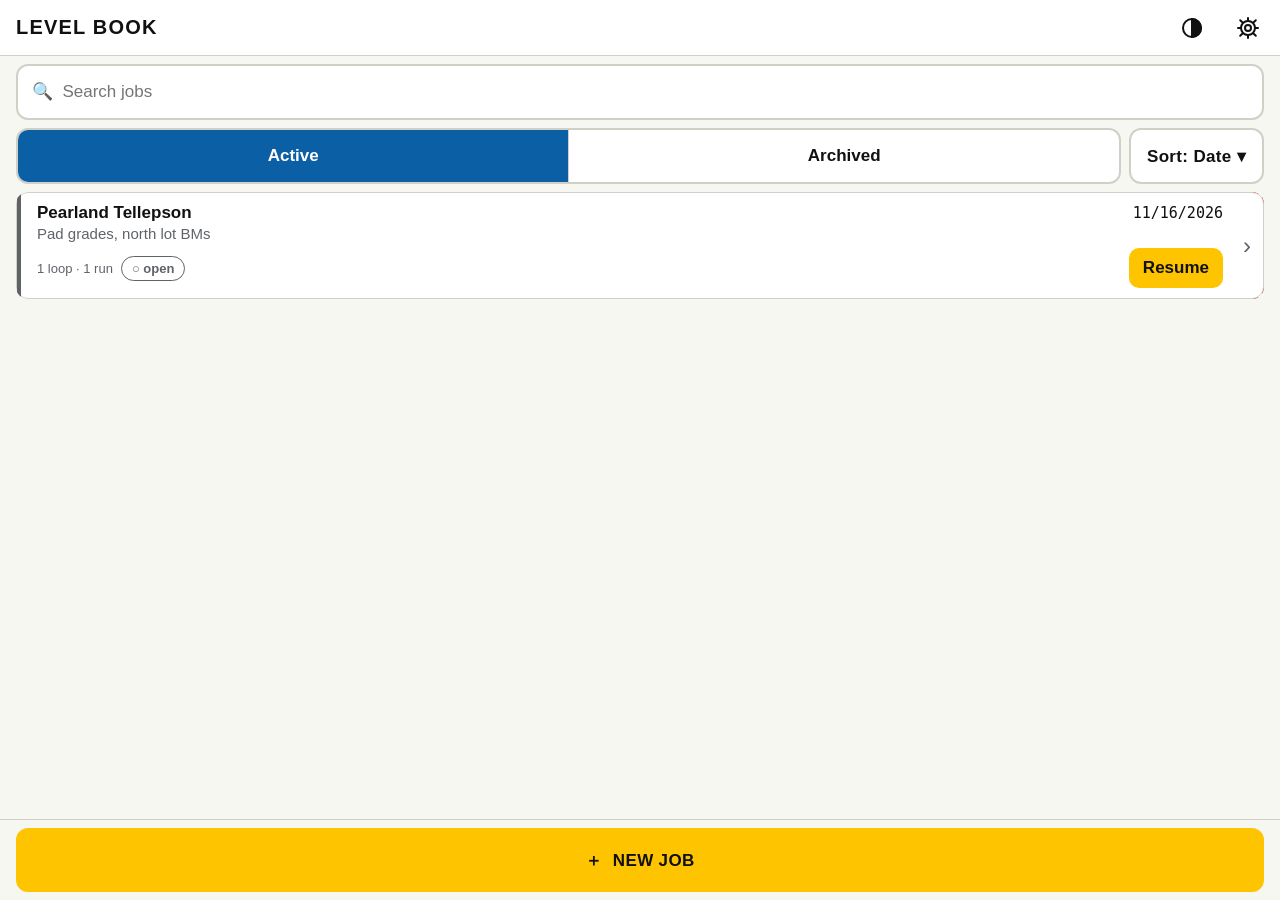
==== LevelBook.html @ 4a8fe433 "v1.0.3: add single-file LevelBook.html, LB_NO_SW guard, README link" ====
<!doctype html>
<html lang="en" data-theme="sunlight">
<head>
<meta charset="utf-8">
<meta name="viewport" content="width=device-width, initial-scale=1, viewport-fit=cover">
<title>Level Book</title>
<meta name="description" content="Offline differential leveling field book – US decimal feet (single-file build)">
<meta name="theme-color" content="#FFFFFF">
<meta name="mobile-web-app-capable" content="yes">
<meta name="apple-mobile-web-app-capable" content="yes">
<meta name="apple-mobile-web-app-title" content="Level Book">
<meta name="apple-mobile-web-app-status-bar-style" content="default">
<meta name="format-detection" content="telephone=no">
<link rel="icon" type="image/png" href="[data-uri]">
<link rel="apple-touch-icon" sizes="180x180" href="[data-uri]">
<script>
// Apply the saved theme before first paint; iOS reads the status-bar meta at launch only.
  try { if (localStorage.getItem('lb.theme') === 'dusk') { document.documentElement.dataset.theme = 'dusk';
    document.querySelector('meta[name="apple-mobile-web-app-status-bar-style"]').content = 'black-translucent';
    document.querySelector('meta[name="theme-color"]').content = '#121417'; } } catch (e) {}
</script>
<style>
/* Level Book design system — Sunlight (default) and Dusk */
:root{
  --bg:#F7F7F2; --card:#FFFFFF; --text:#111111; --muted:#5F6368; --line:#D0D0C8; --alt:#EFEFEA; --field:#FFFFFF;
  --yellow:#FFC400; --on-yellow:#111111; --blue:#0B5FA5; --pass:#1E8E3E; --warn:#E37400; --err:#C5221F;
  --strip:#1B1D21; --strip-text:#ECECEC; --shadow:0 1px 3px rgba(0,0,0,.12);
  --sans: Inter, Roboto, -apple-system, BlinkMacSystemFont, "Segoe UI", "Helvetica Neue", Arial, sans-serif;
  --mono: ui-monospace, "SF Mono", SFMono-Regular, Menlo, "Roboto Mono", "DejaVu Sans Mono", Consolas, monospace;
  --sat: env(safe-area-inset-top,0px); --sab: env(safe-area-inset-bottom,0px); --sal: env(safe-area-inset-left,0px); --sar: env(safe-area-inset-right,0px);
  color-scheme: light;
}
:root[data-theme="dusk"]{
  --bg:#121417; --card:#1C1F24; --text:#ECECEC; --muted:#A4A9B0; --line:#363B42; --alt:#181B1F; --field:#22262C;
  --blue:#4A9BE0; --pass:#4CC26E; --warn:#FFA040; --err:#FF6B61; --strip:#000000; --shadow:none; color-scheme: dark;
}
*{box-sizing:border-box;-webkit-tap-highlight-color:transparent}
html,body{margin:0;height:100%;background:var(--bg);color:var(--text);font-family:var(--sans);font-size:17px;overflow:hidden;overscroll-behavior:none;touch-action:manipulation;-webkit-text-size-adjust:100%}
button,input,select,textarea{font-family:inherit;font-size:17px;color:inherit}
input,select,textarea{font-size:max(16px,1em)} /* >=16px avoids iOS focus zoom */
.mono{font-family:var(--mono);font-variant-numeric:tabular-nums}
#app{position:fixed;inset:0;display:flex;flex-direction:column}
.screen{display:flex;flex-direction:column;height:100%;min-height:0}
.scroll{flex:1;overflow-y:auto;-webkit-overflow-scrolling:touch;overscroll-behavior:contain;padding:8px calc(16px + var(--sar)) 16px calc(16px + var(--sal))}
/* Top bar */
.topbar{flex:none;height:calc(56px + var(--sat));padding:var(--sat) calc(8px + var(--sar)) 0 calc(16px + var(--sal));display:flex;align-items:center;gap:8px;background:var(--card);border-bottom:1px solid var(--line)}
.wordmark{font-size:20px;font-weight:800;letter-spacing:.06em}
.topbar .title{flex:1;min-width:0;font-size:17px;font-weight:600;white-space:nowrap;overflow:hidden;text-overflow:ellipsis}
.topbar .spacer{flex:1}
.iconbtn{width:48px;height:56px;min-width:48px;border:0;background:none;display:grid;place-items:center;cursor:pointer;border-radius:12px;color:var(--text)}
.iconbtn svg{width:24px;height:24px}
.iconbtn:active{background:var(--alt)}
.back{border:0;background:none;height:56px;padding:0 8px 0 0;font-size:17px;font-weight:600;color:var(--blue);cursor:pointer;white-space:nowrap}
/* Buttons */
.btn{min-height:56px;border-radius:12px;border:2px solid var(--line);background:var(--card);font-size:17px;font-weight:700;padding:0 16px;cursor:pointer;display:inline-flex;align-items:center;justify-content:center;gap:8px;letter-spacing:.02em;color:var(--text)}
.btn.primary{background:var(--yellow);border-color:var(--yellow);color:var(--on-yellow);min-height:64px}
.btn.blue{background:var(--blue);border-color:var(--blue);color:#fff}
.btn.danger{border-color:var(--err);color:var(--err)}
.btn.solid-danger{background:var(--err);border-color:var(--err);color:#fff}
.btn:disabled{background:var(--alt);border-color:var(--line);color:var(--muted);cursor:not-allowed}
.btn:active:not(:disabled){filter:brightness(.92)}
.btn.block{width:100%}
.pinned{flex:none;padding:8px calc(16px + var(--sar)) calc(8px + var(--sab)) calc(16px + var(--sal));background:var(--bg);border-top:1px solid var(--line);display:grid;gap:8px}
.row2{display:grid;grid-template-columns:1fr 1fr;gap:8px}
.row3{display:grid;grid-template-columns:1fr 1fr 1fr;gap:8px}
/* Fields */
.section-label{font-size:13px;font-weight:700;letter-spacing:.08em;text-transform:uppercase;color:var(--muted);margin:16px 4px 8px}
.card{background:var(--card);border-radius:12px;box-shadow:var(--shadow);border:1px solid var(--line);padding:16px}
.field{display:block;margin-bottom:16px}
.field:last-child{margin-bottom:0}
.field>span{display:block;font-size:13px;font-weight:700;letter-spacing:.06em;text-transform:uppercase;color:var(--muted);margin-bottom:6px}
.input{width:100%;min-height:56px;border:2px solid var(--line);border-radius:12px;background:var(--field);padding:0 14px;outline:none;color:var(--text)}
.input:focus{border:3px solid var(--blue);padding:0 13px}
textarea.input{padding:12px 14px;min-height:112px;resize:none;line-height:1.35}
.input.num{font-family:var(--mono);text-align:right}
.suffix{position:relative}.suffix .input{padding-right:44px}.suffix::after{content:attr(data-suffix);position:absolute;right:14px;top:50%;transform:translateY(-50%);color:var(--muted);font-family:var(--mono)}
.counter{text-align:right;font-size:13px;color:var(--muted);margin-top:4px}
.chip{display:inline-flex;align-items:center;gap:4px;padding:4px 10px;border-radius:999px;font-size:13px;font-weight:700;border:1.5px solid currentColor;white-space:nowrap}
.chip.closed{color:var(--pass)}.chip.open{color:var(--muted)}.chip.check{color:var(--warn)}
.chip.locked{color:var(--muted);font-family:var(--mono);font-size:15px;padding:10px 14px}
.tag{display:inline-block;font-size:11px;font-weight:800;letter-spacing:.06em;padding:2px 6px;border-radius:6px;background:var(--alt);color:var(--muted);vertical-align:middle}
.tag.blue{background:var(--blue);color:#fff}
.seg{display:grid;grid-auto-flow:column;grid-auto-columns:1fr;border:2px solid var(--line);border-radius:12px;overflow:hidden;min-height:56px;background:var(--field)}
.seg button{border:0;background:none;font-weight:700;font-size:17px;cursor:pointer;color:var(--text);border-left:1px solid var(--line)}
.seg button:first-child{border-left:0}
.seg button[aria-pressed="true"]{background:var(--blue);color:#fff}
.seg.rt button[data-v="BS"][aria-pressed="true"]{background:var(--pass)}
.seg.rt button[data-v="FS"][aria-pressed="true"]{background:var(--warn);color:#111}
.selectbtn{width:100%;min-height:56px;border:2px solid var(--line);border-radius:12px;background:var(--field);text-align:left;padding:0 14px;display:flex;align-items:center;justify-content:space-between;cursor:pointer;color:var(--text)}
/* Jobs */
.searchrow{display:grid;grid-template-columns:1fr auto;gap:8px;align-items:center;margin-top:8px}
.jobs-list{display:grid;gap:8px;margin-top:8px}
.swipe{position:relative;border-radius:12px;overflow:hidden}
.swipe .actions{position:absolute;inset:0 0 0 auto;display:flex}
.swipe .actions button{width:80px;border:0;font-weight:800;font-size:15px;cursor:pointer}
.swipe .actions .arch{background:var(--blue);color:#fff}
.swipe .actions .del{background:var(--card);color:var(--err);box-shadow:inset 0 0 0 2px var(--err)}
.jobcard{position:relative;min-height:96px;background:var(--card);border:1px solid var(--line);border-radius:12px;padding:10px 40px 10px 20px;cursor:pointer;transition:transform .18s ease;touch-action:pan-y;user-select:none;-webkit-user-select:none;-webkit-touch-callout:none}
.jobcard.dragging{transition:none}
.jobcard::before{content:"";position:absolute;left:0;top:0;bottom:0;width:4px;background:var(--st,var(--muted))}
.jobcard .l1{display:flex;justify-content:space-between;gap:8px;align-items:baseline}
.jobcard .name{font-weight:600;font-size:17px;white-space:nowrap;overflow:hidden;text-overflow:ellipsis}
.jobcard .date{font-family:var(--mono);font-size:15px;color:var(--text)}
.jobcard .desc{font-size:15px;color:var(--muted);white-space:nowrap;overflow:hidden;text-overflow:ellipsis;margin:2px 0 6px}
.jobcard .l3{display:flex;align-items:center;gap:8px;font-size:13px;color:var(--muted);flex-wrap:wrap}
.jobcard .chev{position:absolute;right:12px;top:50%;transform:translateY(-50%);color:var(--muted);font-size:24px}
.jobcard .resume{margin-left:auto;min-height:40px;border-radius:10px;border:0;background:var(--yellow);color:#111;font-weight:800;padding:0 14px;cursor:pointer}
.empty{text-align:center;padding:48px 16px;color:var(--muted)}
.empty h2{color:var(--text);font-size:22px;margin:16px 0 8px}
.banner{background:var(--alt);border:1px solid var(--line);border-radius:12px;padding:12px 16px;margin:8px 0;display:flex;align-items:center;gap:12px;justify-content:space-between}
/* Main menu */
.modecard{width:100%;min-height:112px;border:2px solid var(--line);border-radius:12px;background:var(--card);display:flex;align-items:center;gap:16px;padding:16px;text-align:left;cursor:pointer;margin-bottom:12px;color:var(--text)}
.modecard:active,.modecard.flash{background:var(--yellow);color:#111;border-color:var(--yellow)}
.modecard svg{width:40px;height:40px;flex:none}
.modecard .mt{font-size:22px;font-weight:600}
.modecard .md{font-size:15px;color:var(--muted);margin-top:4px}
.modecard:disabled{opacity:.45}
.recent{background:var(--card);border:1px solid var(--line);border-radius:12px;overflow:hidden}
.recent button{width:100%;min-height:64px;border:0;border-top:1px solid var(--line);background:none;display:flex;align-items:center;gap:8px;padding:8px 16px;text-align:left;cursor:pointer;color:var(--text)}
.recent button:first-child{border-top:0}
.recent .rn{flex:1;min-width:0;font-size:17px;white-space:nowrap;overflow:hidden;text-overflow:ellipsis}
/* Sheets & dialogs */
.overlay{position:fixed;inset:0;background:rgba(0,0,0,.45);z-index:50;display:flex;align-items:flex-end;justify-content:center;animation:fade .15s}
.sheet{width:100%;max-width:640px;max-height:92%;background:var(--card);border-radius:12px 12px 0 0;padding:8px 16px calc(16px + var(--sab));display:flex;flex-direction:column;animation:up .2s ease}
.sheet.tall{height:80%}
.sheet .handle{width:40px;height:5px;border-radius:3px;background:var(--line);margin:4px auto 8px}
.sheet .sh{display:flex;align-items:center;justify-content:space-between}
.sheet .sh h2{font-size:20px;margin:0}
.sheet .sbody{overflow-y:auto;flex:1;padding-top:8px;overscroll-behavior:contain}
.sheet .listbtn{width:100%;min-height:56px;border:0;border-top:1px solid var(--line);background:none;text-align:left;font-size:17px;padding:0 8px;cursor:pointer;display:flex;align-items:center;gap:12px;color:var(--text)}
.sheet .listbtn.sel{font-weight:800;color:var(--blue)}
.sheet .listbtn.red{color:var(--err)}
.dialog-wrap{align-items:center}
.dialog{width:calc(100% - 32px);max-width:420px;background:var(--card);border-radius:12px;padding:20px;animation:up .15s}
.dialog h2{margin:0 0 8px;font-size:20px}
.dialog p{margin:0 0 16px;color:var(--muted);line-height:1.4}
@keyframes up{from{transform:translateY(40px);opacity:0}to{transform:none;opacity:1}}
@keyframes fade{from{opacity:0}}
.snackbar{position:fixed;left:16px;right:16px;bottom:calc(96px + var(--sab));background:#222;color:#fff;border-radius:12px;padding:0 8px 0 16px;min-height:56px;display:flex;align-items:center;justify-content:space-between;z-index:60;box-shadow:0 4px 12px rgba(0,0,0,.3)}
.snackbar button{border:0;background:none;color:var(--yellow);font-weight:800;font-size:17px;min-height:56px;padding:0 12px;cursor:pointer}
/* Entry */
.strip{flex:none;min-height:calc(72px + var(--sat));padding:calc(6px + var(--sat)) calc(12px + var(--sar)) 6px calc(8px + var(--sal));background:var(--strip);color:var(--strip-text);display:flex;align-items:center;gap:8px}
.strip .st-l{flex:1;min-width:0}
.strip .st1{font-size:15px;display:flex;align-items:center;gap:6px;font-weight:600;white-space:nowrap;overflow:hidden;text-overflow:ellipsis}
.strip .st2{font-family:var(--mono);font-size:22px;color:var(--yellow);font-weight:700;white-space:nowrap}
.strip .st2 small{font-size:13px;color:#BBB;font-weight:400}
.strip .iconbtn,.strip .back{color:var(--strip-text)}
.strip .warnflag{color:var(--warn);font-size:13px;font-weight:800}
.entry-mid{flex:1;min-height:0;display:grid;grid-template-columns:45% 55%}
.rodcol{position:relative;min-height:0;background:var(--alt);border-right:1px solid var(--line);overflow:hidden}
.rodcol svg{position:absolute;inset:0;width:100%;height:100%}
.panel{min-height:0;overflow-y:auto;padding:8px 12px;display:flex;flex-direction:column;gap:8px}
.panel .seg{min-height:48px}
.panel .ptrow{display:flex;gap:8px;align-items:center}
.panel .ptrow .input{min-height:48px;font-family:var(--mono);font-weight:700}
.minilabel{font-size:12px;font-weight:800;letter-spacing:.08em;color:var(--muted);text-transform:uppercase}
.rbox{border:2px solid var(--line);border-radius:12px;background:var(--field);min-height:64px;display:flex;align-items:center;justify-content:space-between;padding:0 12px;cursor:pointer;gap:8px}
.rbox .lab{font-size:13px;font-weight:800;color:var(--muted);letter-spacing:.06em}
.rbox .val{font-family:var(--mono);font-weight:800;font-size:44px;line-height:1;white-space:nowrap}
.rbox.small .val{font-size:22px}.rbox.small{min-height:48px}
.rbox.w3 .val{font-size:32px}.rbox.w3{min-height:64px}
.rbox.active{border:3px solid var(--yellow);padding:0 11px;background:#FFFBEA;color:#111}
:root[data-theme="dusk"] .rbox.active{background:#2A2614;color:var(--text)}
.rbox.bad{border-color:var(--err)}
.rbox .ph{color:var(--muted);font-weight:400}
.result{font-family:var(--mono);font-size:20px;font-weight:700}
.result.bad{color:var(--err)}
.result .lbl{font-family:var(--sans);font-size:13px;color:var(--muted);font-weight:700}
.rescard{background:var(--card);border:1px solid var(--line);border-radius:12px;padding:8px 12px;display:grid;gap:2px}
.msg{font-size:14px;font-weight:700;line-height:1.3}
.msg.err{color:var(--err)}.msg.warn{color:var(--warn)}
.quick{display:flex;gap:6px;flex-wrap:wrap}
.quick button{min-height:40px;border-radius:10px;border:1.5px solid var(--blue);background:none;color:var(--blue);font-weight:700;padding:0 10px;cursor:pointer;font-size:15px}
.keypad{flex:none;display:grid;grid-template-columns:repeat(4,1fr);grid-auto-rows:64px;gap:6px;padding:6px calc(6px + var(--sar)) calc(6px + var(--sab)) calc(6px + var(--sal));background:var(--alt);border-top:1px solid var(--line);touch-action:manipulation;user-select:none;-webkit-user-select:none}
.keypad button{border:0;border-radius:12px;background:var(--card);font-family:var(--mono);font-size:28px;font-weight:700;cursor:pointer;color:var(--text);box-shadow:var(--shadow);touch-action:manipulation}
.keypad button:active{filter:brightness(.85)}
.keypad .fn{font-family:var(--sans);font-size:17px;font-weight:800}
.keypad .confirm{grid-row:span 2;background:var(--yellow);color:#111;font-family:var(--sans);font-size:17px;font-weight:900;letter-spacing:.04em}
.keypad .confirm:disabled{background:var(--line);color:var(--muted)}
.accept{min-height:48px}
/* Book */
.booktools{flex:none;display:flex;gap:8px;align-items:center;padding:8px calc(16px + var(--sar)) 0 calc(16px + var(--sal));flex-wrap:wrap}
.tablewrap{flex:1;overflow:auto;-webkit-overflow-scrolling:touch;overscroll-behavior:contain;margin:8px 0 0}
table.book{width:100%;border-collapse:collapse;font-size:17px}
table.book th{position:sticky;top:0;z-index:2;background:#E4E4DE;color:#111;font-size:13px;font-weight:800;letter-spacing:.06em;height:40px;padding:0 5px;text-align:right}
:root[data-theme="dusk"] table.book th{background:#2A2E34;color:var(--text)}
table.book th:first-child,table.book td:first-child{text-align:left;padding-left:12px}
table.book td{height:56px;padding:4px 5px;text-align:right;font-family:var(--mono);font-variant-numeric:tabular-nums;white-space:nowrap;vertical-align:middle}
table.book td:first-child{font-family:var(--sans);border-left:4px solid transparent;white-space:normal;min-width:64px;max-width:96px;line-height:1.15}
table.book.three{font-size:15px}
table.book.three td{padding:4px 3px}
table.book.three td:nth-child(6){font-size:12px}
@media (max-width:360px){table.book{font-size:15px}}
table.book tbody tr{cursor:pointer;background:var(--card)}
table.book tbody tr:nth-child(even){background:var(--alt)}
table.book tr.bm td:first-child{border-left-color:var(--blue);font-weight:800}
table.book tr.warn td:first-child{border-left-color:var(--warn)}
table.book tr.ifs td:first-child{padding-left:24px;font-size:15px}
table.book tr.newsetup td{border-top:2px solid var(--line)}
table.book tr.sel{outline:3px solid var(--yellow);outline-offset:-3px}
table.book .wf{color:var(--warn);font-family:var(--sans)}
table.book .tw{display:flex;flex-direction:column;align-items:flex-end;line-height:1.2}
table.book .tw small{font-size:13px;color:var(--muted)}
table.book .tw b{font-size:17px}
.spread{font-size:11px;letter-spacing:-.02em;font-family:var(--sans);font-weight:800;padding:1px 5px;border-radius:6px;border:1.5px solid currentColor;margin-top:2px}
.spread.ok{color:var(--pass)}.spread.bad{color:var(--err)}
.landscape-only{display:none}
@media (orientation:landscape) and (min-width:600px){.landscape-only{display:table-cell}.entry-mid{grid-template-columns:38% 62%}}
.summary{flex:none;font-family:var(--mono);font-size:15px;padding:8px calc(16px + var(--sar)) 4px calc(16px + var(--sal));background:var(--card);border-top:1px solid var(--line);display:grid;gap:2px}
.summary .ok{color:var(--pass);font-weight:800}.summary .bad{color:var(--err);font-weight:800}.summary .wn{color:var(--warn);font-weight:800}
.hint{background:var(--yellow);color:#111;font-weight:700;padding:8px 16px;text-align:center}
/* Closure */
.big{border-radius:12px;padding:16px;display:flex;align-items:center;gap:16px;color:#fff;margin:8px 0}
.big.pass{background:var(--pass)}.big.fail{background:var(--err)}.big.na{background:var(--muted)}
.big .bw{font-size:40px;font-weight:900;letter-spacing:.04em}
.big svg{width:48px;height:48px}
.kv{display:grid;grid-template-columns:1fr auto;gap:6px 12px;font-size:17px}
.kv .k{color:var(--muted)}
.kv .v{font-family:var(--mono);text-align:right;font-weight:700}
table.adj{width:100%;border-collapse:collapse;font-family:var(--mono);font-size:15px}
table.adj th{font-family:var(--sans);font-size:12px;letter-spacing:.06em;color:var(--muted);text-align:right;padding:6px 4px;border-bottom:1px solid var(--line)}
table.adj td{text-align:right;padding:8px 4px;border-bottom:1px solid var(--line)}
table.adj th:first-child,table.adj td:first-child{text-align:left;font-family:var(--sans)}
/* Share preview */
.paperwrap{background:var(--alt);border-radius:12px;padding:12px;overflow:auto;margin-top:8px}
.paper{background:#fff;color:#111;box-shadow:0 2px 10px rgba(0,0,0,.25);width:100%;aspect-ratio:8.5/11;padding:6%;font-size:9px;overflow:hidden;font-family:Helvetica,Arial,sans-serif}
.paper pre{font-family:var(--mono);font-size:10px;white-space:pre;margin:0}
.paper.text{aspect-ratio:auto;min-height:200px}
.paper h3{font-size:12px;margin:0 0 2px}
.paper h4{font-size:9.5px;margin:8px 0 2px;border-bottom:1px solid #999}
.paper table{width:100%;border-collapse:collapse;font-family:var(--mono);font-size:8px}
.paper td,.paper th{padding:1px 3px;text-align:right}
.paper th{background:#ddd}
.paper td:first-child,.paper th:first-child{text-align:left}
.paper tr:nth-child(even) td{background:#f0f0f0}
.paper .inprog{color:#C5221F;font-weight:800;border:1.5px solid #C5221F;display:inline-block;padding:1px 4px;margin:2px 0}
.paper .foot{position:absolute}
.pager{display:flex;align-items:center;justify-content:center;gap:8px;margin-top:8px;font-size:15px}
.pager button{width:56px;height:48px;border-radius:12px;border:2px solid var(--line);background:var(--card);font-size:20px;cursor:pointer;color:var(--text)}
.check{display:flex;align-items:center;gap:12px;min-height:56px;border-top:1px solid var(--line);font-size:17px;cursor:pointer}
.check:first-child{border-top:0}
.check input{width:24px;height:24px;accent-color:var(--blue)}
.sr{position:absolute;width:1px;height:1px;overflow:hidden;clip:rect(0 0 0 0)}

</style>
</head>
<body>
<div id="app" aria-live="polite"></div>
<noscript><div style="font:17px -apple-system,system-ui,sans-serif;padding:24px;line-height:1.5"><h2>Level Book needs JavaScript</h2>
<p>You're seeing a preview that doesn't run apps. On iPhone, open this page in <b>Safari</b> (not the Files preview).</p></div></noscript>
<script>
/** @license
 *
 * jsPDF - PDF Document creation from JavaScript
 * Version 2.5.2 Built on 2024-09-17T13:29:57.856Z
 *                      CommitID 00000000
 *
 * Copyright (c) 2010-2021 James Hall <james@parall.ax>, https://github.com/MrRio/jsPDF
 *               2015-2021 yWorks GmbH, http://www.yworks.com
 *               2015-2021 Lukas Holländer <lukas.hollaender@yworks.com>, https://github.com/HackbrettXXX
 *               2016-2018 Aras Abbasi <aras.abbasi@gmail.com>
 *               2010 Aaron Spike, https://github.com/acspike
 *               2012 Willow Systems Corporation, https://github.com/willowsystems
 *               2012 Pablo Hess, https://github.com/pablohess
 *               2012 Florian Jenett, https://github.com/fjenett
 *               2013 Warren Weckesser, https://github.com/warrenweckesser
 *               2013 Youssef Beddad, https://github.com/lifof
 *               2013 Lee Driscoll, https://github.com/lsdriscoll
 *               2013 Stefan Slonevskiy, https://github.com/stefslon
 *               2013 Jeremy Morel, https://github.com/jmorel
 *               2013 Christoph Hartmann, https://github.com/chris-rock
 *               2014 Juan Pablo Gaviria, https://github.com/juanpgaviria
 *               2014 James Makes, https://github.com/dollaruw
 *               2014 Diego Casorran, https://github.com/diegocr
 *               2014 Steven Spungin, https://github.com/Flamenco
 *               2014 Kenneth Glassey, https://github.com/Gavvers
 *
 * Permission is hereby granted, free of charge, to any person obtaining
 * a copy of this software and associated documentation files (the
 * "Software"), to deal in the Software without restriction, including
 * without limitation the rights to use, copy, modify, merge, publish,
 * distribute, sublicense, and/or sell copies of the Software, and to
 * permit persons to whom the Software is furnished to do so, subject to
 * the following conditions:
 *
 * The above copyright notice and this permission notice shall be
 * included in all copies or substantial portions of the Software.
 *
 * THE SOFTWARE IS PROVIDED "AS IS", WITHOUT WARRANTY OF ANY KIND,
 * EXPRESS OR IMPLIED, INCLUDING BUT NOT LIMITED TO THE WARRANTIES OF
 * MERCHANTABILITY, FITNESS FOR A PARTICULAR PURPOSE AND
 * NONINFRINGEMENT. IN NO EVENT SHALL THE AUTHORS OR COPYRIGHT HOLDERS BE
 * LIABLE FOR ANY CLAIM, DAMAGES OR OTHER LIABILITY, WHETHER IN AN ACTION
 * OF CONTRACT, TORT OR OTHERWISE, ARISING FROM, OUT OF OR IN CONNECTION
 * WITH THE SOFTWARE OR THE USE OR OTHER DEALINGS IN THE SOFTWARE.
 *
 * Contributor(s):
 *    siefkenj, ahwolf, rickygu, Midnith, saintclair, eaparango,
 *    kim3er, mfo, alnorth, Flamenco
 */

!function(t,e){"object"==typeof exports&&"undefined"!=typeof module?e(exports):"function"==typeof define&&define.amd?define(["exports"],e):e((t=t||self).jspdf={})}(this,(function(t){"use strict";function e(t){return(e="function"==typeof Symbol&&"symbol"==typeof Symbol.iterator?function(t){return typeof t}:function(t){return t&&"function"==typeof Symbol&&t.constructor===Symbol&&t!==Symbol.prototype?"symbol":typeof t})(t)}var r=function(){return"undefined"!=typeof window?window:"undefined"!=typeof global?global:"undefined"!=typeof self?self:this}();function n(){r.console&&"function"==typeof r.console.log&&r.console.log.apply(r.console,arguments)}var i={log:n,warn:function(t){r.console&&("function"==typeof r.console.warn?r.console.warn.apply(r.console,arguments):n.call(null,arguments))},error:function(t){r.console&&("function"==typeof r.console.error?r.console.error.apply(r.console,arguments):n(t))}};function a(t,e,r){var n=new XMLHttpRequest;n.open("GET",t),n.responseType="blob",n.onload=function(){l(n.response,e,r)},n.onerror=function(){i.error("could not download file")},n.send()}function o(t){var e=new XMLHttpRequest;e.open("HEAD",t,!1);try{e.send()}catch(t){}return e.status>=200&&e.status<=299}function s(t){try{t.dispatchEvent(new MouseEvent("click"))}catch(r){var e=document.createEvent("MouseEvents");e.initMouseEvent("click",!0,!0,window,0,0,0,80,20,!1,!1,!1,!1,0,null),t.dispatchEvent(e)}}var c,u,l=r.saveAs||("object"!==("undefined"==typeof window?"undefined":e(window))||window!==r?function(){}:"undefined"!=typeof HTMLAnchorElement&&"download"in HTMLAnchorElement.prototype?function(t,e,n){var i=r.URL||r.webkitURL,c=document.createElement("a");e=e||t.name||"download",c.download=e,c.rel="noopener","string"==typeof t?(c.href=t,c.origin!==location.origin?o(c.href)?a(t,e,n):s(c,c.target="_blank"):s(c)):(c.href=i.createObjectURL(t),setTimeout((function(){i.revokeObjectURL(c.href)}),4e4),setTimeout((function(){s(c)}),0))}:"msSaveOrOpenBlob"in navigator?function(t,r,n){if(r=r||t.name||"download","string"==typeof t)if(o(t))a(t,r,n);else{var c=document.createElement("a");c.href=t,c.target="_blank",setTimeout((function(){s(c)}))}else navigator.msSaveOrOpenBlob(function(t,r){return void 0===r?r={autoBom:!1}:"object"!==e(r)&&(i.warn("Deprecated: Expected third argument to be a object"),r={autoBom:!r}),r.autoBom&&/^\s*(?:text\/\S*|application\/xml|\S*\/\S*\+xml)\s*;.*charset\s*=\s*utf-8/i.test(t.type)?new Blob([String.fromCharCode(65279),t],{type:t.type}):t}(t,n),r)}:function(t,n,i,o){if((o=o||open("","_blank"))&&(o.document.title=o.document.body.innerText="downloading..."),"string"==typeof t)return a(t,n,i);var s="application/octet-stream"===t.type,c=/constructor/i.test(r.HTMLElement)||r.safari,u=/CriOS\/[\d]+/.test(navigator.userAgent);if((u||s&&c)&&"object"===("undefined"==typeof FileReader?"undefined":e(FileReader))){var l=new FileReader;l.onloadend=function(){var t=l.result;t=u?t:t.replace(/^data:[^;]*;/,"data:attachment/file;"),o?o.location.href=t:location=t,o=null},l.readAsDataURL(t)}else{var h=r.URL||r.webkitURL,f=h.createObjectURL(t);o?o.location=f:location.href=f,o=null,setTimeout((function(){h.revokeObjectURL(f)}),4e4)}});
/**
   * A class to parse color values
   * @author Stoyan Stefanov <sstoo@gmail.com>
   * {@link   http://www.phpied.com/rgb-color-parser-in-javascript/}
   * @license Use it if you like it
   */function h(t){var e;t=t||"",this.ok=!1,"#"==t.charAt(0)&&(t=t.substr(1,6));t={aliceblue:"f0f8ff",antiquewhite:"faebd7",aqua:"00ffff",aquamarine:"7fffd4",azure:"f0ffff",beige:"f5f5dc",bisque:"ffe4c4",black:"000000",blanchedalmond:"ffebcd",blue:"0000ff",blueviolet:"8a2be2",brown:"a52a2a",burlywood:"deb887",cadetblue:"5f9ea0",chartreuse:"7fff00",chocolate:"d2691e",coral:"ff7f50",cornflowerblue:"6495ed",cornsilk:"fff8dc",crimson:"dc143c",cyan:"00ffff",darkblue:"00008b",darkcyan:"008b8b",darkgoldenrod:"b8860b",darkgray:"a9a9a9",darkgreen:"006400",darkkhaki:"bdb76b",darkmagenta:"8b008b",darkolivegreen:"556b2f",darkorange:"ff8c00",darkorchid:"9932cc",darkred:"8b0000",darksalmon:"e9967a",darkseagreen:"8fbc8f",darkslateblue:"483d8b",darkslategray:"2f4f4f",darkturquoise:"00ced1",darkviolet:"9400d3",deeppink:"ff1493",deepskyblue:"00bfff",dimgray:"696969",dodgerblue:"1e90ff",feldspar:"d19275",firebrick:"b22222",floralwhite:"fffaf0",forestgreen:"228b22",fuchsia:"ff00ff",gainsboro:"dcdcdc",ghostwhite:"f8f8ff",gold:"ffd700",goldenrod:"daa520",gray:"808080",green:"008000",greenyellow:"adff2f",honeydew:"f0fff0",hotpink:"ff69b4",indianred:"cd5c5c",indigo:"4b0082",ivory:"fffff0",khaki:"f0e68c",lavender:"e6e6fa",lavenderblush:"fff0f5",lawngreen:"7cfc00",lemonchiffon:"fffacd",lightblue:"add8e6",lightcoral:"f08080",lightcyan:"e0ffff",lightgoldenrodyellow:"fafad2",lightgrey:"d3d3d3",lightgreen:"90ee90",lightpink:"ffb6c1",lightsalmon:"ffa07a",lightseagreen:"20b2aa",lightskyblue:"87cefa",lightslateblue:"8470ff",lightslategray:"778899",lightsteelblue:"b0c4de",lightyellow:"ffffe0",lime:"00ff00",limegreen:"32cd32",linen:"faf0e6",magenta:"ff00ff",maroon:"800000",mediumaquamarine:"66cdaa",mediumblue:"0000cd",mediumorchid:"ba55d3",mediumpurple:"9370d8",mediumseagreen:"3cb371",mediumslateblue:"7b68ee",mediumspringgreen:"00fa9a",mediumturquoise:"48d1cc",mediumvioletred:"c71585",midnightblue:"191970",mintcream:"f5fffa",mistyrose:"ffe4e1",moccasin:"ffe4b5",navajowhite:"ffdead",navy:"000080",oldlace:"fdf5e6",olive:"808000",olivedrab:"6b8e23",orange:"ffa500",orangered:"ff4500",orchid:"da70d6",palegoldenrod:"eee8aa",palegreen:"98fb98",paleturquoise:"afeeee",palevioletred:"d87093",papayawhip:"ffefd5",peachpuff:"ffdab9",peru:"cd853f",pink:"ffc0cb",plum:"dda0dd",powderblue:"b0e0e6",purple:"800080",red:"ff0000",rosybrown:"bc8f8f",royalblue:"4169e1",saddlebrown:"8b4513",salmon:"fa8072",sandybrown:"f4a460",seagreen:"2e8b57",seashell:"fff5ee",sienna:"a0522d",silver:"c0c0c0",skyblue:"87ceeb",slateblue:"6a5acd",slategray:"708090",snow:"fffafa",springgreen:"00ff7f",steelblue:"4682b4",tan:"d2b48c",teal:"008080",thistle:"d8bfd8",tomato:"ff6347",turquoise:"40e0d0",violet:"ee82ee",violetred:"d02090",wheat:"f5deb3",white:"ffffff",whitesmoke:"f5f5f5",yellow:"ffff00",yellowgreen:"9acd32"}[t=(t=t.replace(/ /g,"")).toLowerCase()]||t;for(var r=[{re:/^rgb\((\d{1,3}),\s*(\d{1,3}),\s*(\d{1,3})\)$/,example:["rgb(123, 234, 45)","rgb(255,234,245)"],process:function(t){return[parseInt(t[1]),parseInt(t[2]),parseInt(t[3])]}},{re:/^(\w{2})(\w{2})(\w{2})$/,example:["#00ff00","336699"],process:function(t){return[parseInt(t[1],16),parseInt(t[2],16),parseInt(t[3],16)]}},{re:/^(\w{1})(\w{1})(\w{1})$/,example:["#fb0","f0f"],process:function(t){return[parseInt(t[1]+t[1],16),parseInt(t[2]+t[2],16),parseInt(t[3]+t[3],16)]}}],n=0;n<r.length;n++){var i=r[n].re,a=r[n].process,o=i.exec(t);o&&(e=a(o),this.r=e[0],this.g=e[1],this.b=e[2],this.ok=!0)}this.r=this.r<0||isNaN(this.r)?0:this.r>255?255:this.r,this.g=this.g<0||isNaN(this.g)?0:this.g>255?255:this.g,this.b=this.b<0||isNaN(this.b)?0:this.b>255?255:this.b,this.toRGB=function(){return"rgb("+this.r+", "+this.g+", "+this.b+")"},this.toHex=function(){var t=this.r.toString(16),e=this.g.toString(16),r=this.b.toString(16);return 1==t.length&&(t="0"+t),1==e.length&&(e="0"+e),1==r.length&&(r="0"+r),"#"+t+e+r}}
/**
   * @license
   * Joseph Myers does not specify a particular license for his work.
   *
   * Author: Joseph Myers
   * Accessed from: http://www.myersdaily.org/joseph/javascript/md5.js
   *
   * Modified by: Owen Leong
   */
function f(t,e){var r=t[0],n=t[1],i=t[2],a=t[3];r=p(r,n,i,a,e[0],7,-680876936),a=p(a,r,n,i,e[1],12,-389564586),i=p(i,a,r,n,e[2],17,606105819),n=p(n,i,a,r,e[3],22,-1044525330),r=p(r,n,i,a,e[4],7,-176418897),a=p(a,r,n,i,e[5],12,1200080426),i=p(i,a,r,n,e[6],17,-1473231341),n=p(n,i,a,r,e[7],22,-45705983),r=p(r,n,i,a,e[8],7,1770035416),a=p(a,r,n,i,e[9],12,-1958414417),i=p(i,a,r,n,e[10],17,-42063),n=p(n,i,a,r,e[11],22,-1990404162),r=p(r,n,i,a,e[12],7,1804603682),a=p(a,r,n,i,e[13],12,-40341101),i=p(i,a,r,n,e[14],17,-1502002290),r=g(r,n=p(n,i,a,r,e[15],22,1236535329),i,a,e[1],5,-165796510),a=g(a,r,n,i,e[6],9,-1069501632),i=g(i,a,r,n,e[11],14,643717713),n=g(n,i,a,r,e[0],20,-373897302),r=g(r,n,i,a,e[5],5,-701558691),a=g(a,r,n,i,e[10],9,38016083),i=g(i,a,r,n,e[15],14,-660478335),n=g(n,i,a,r,e[4],20,-405537848),r=g(r,n,i,a,e[9],5,568446438),a=g(a,r,n,i,e[14],9,-1019803690),i=g(i,a,r,n,e[3],14,-187363961),n=g(n,i,a,r,e[8],20,1163531501),r=g(r,n,i,a,e[13],5,-1444681467),a=g(a,r,n,i,e[2],9,-51403784),i=g(i,a,r,n,e[7],14,1735328473),r=m(r,n=g(n,i,a,r,e[12],20,-1926607734),i,a,e[5],4,-378558),a=m(a,r,n,i,e[8],11,-2022574463),i=m(i,a,r,n,e[11],16,1839030562),n=m(n,i,a,r,e[14],23,-35309556),r=m(r,n,i,a,e[1],4,-1530992060),a=m(a,r,n,i,e[4],11,1272893353),i=m(i,a,r,n,e[7],16,-155497632),n=m(n,i,a,r,e[10],23,-1094730640),r=m(r,n,i,a,e[13],4,681279174),a=m(a,r,n,i,e[0],11,-358537222),i=m(i,a,r,n,e[3],16,-722521979),n=m(n,i,a,r,e[6],23,76029189),r=m(r,n,i,a,e[9],4,-640364487),a=m(a,r,n,i,e[12],11,-421815835),i=m(i,a,r,n,e[15],16,530742520),r=v(r,n=m(n,i,a,r,e[2],23,-995338651),i,a,e[0],6,-198630844),a=v(a,r,n,i,e[7],10,1126891415),i=v(i,a,r,n,e[14],15,-1416354905),n=v(n,i,a,r,e[5],21,-57434055),r=v(r,n,i,a,e[12],6,1700485571),a=v(a,r,n,i,e[3],10,-1894986606),i=v(i,a,r,n,e[10],15,-1051523),n=v(n,i,a,r,e[1],21,-2054922799),r=v(r,n,i,a,e[8],6,1873313359),a=v(a,r,n,i,e[15],10,-30611744),i=v(i,a,r,n,e[6],15,-1560198380),n=v(n,i,a,r,e[13],21,1309151649),r=v(r,n,i,a,e[4],6,-145523070),a=v(a,r,n,i,e[11],10,-1120210379),i=v(i,a,r,n,e[2],15,718787259),n=v(n,i,a,r,e[9],21,-343485551),t[0]=S(r,t[0]),t[1]=S(n,t[1]),t[2]=S(i,t[2]),t[3]=S(a,t[3])}function d(t,e,r,n,i,a){return e=S(S(e,t),S(n,a)),S(e<<i|e>>>32-i,r)}function p(t,e,r,n,i,a,o){return d(e&r|~e&n,t,e,i,a,o)}function g(t,e,r,n,i,a,o){return d(e&n|r&~n,t,e,i,a,o)}function m(t,e,r,n,i,a,o){return d(e^r^n,t,e,i,a,o)}function v(t,e,r,n,i,a,o){return d(r^(e|~n),t,e,i,a,o)}function b(t){var e,r=t.length,n=[1732584193,-271733879,-1732584194,271733878];for(e=64;e<=t.length;e+=64)f(n,y(t.substring(e-64,e)));t=t.substring(e-64);var i=[0,0,0,0,0,0,0,0,0,0,0,0,0,0,0,0];for(e=0;e<t.length;e++)i[e>>2]|=t.charCodeAt(e)<<(e%4<<3);if(i[e>>2]|=128<<(e%4<<3),e>55)for(f(n,i),e=0;e<16;e++)i[e]=0;return i[14]=8*r,f(n,i),n}function y(t){var e,r=[];for(e=0;e<64;e+=4)r[e>>2]=t.charCodeAt(e)+(t.charCodeAt(e+1)<<8)+(t.charCodeAt(e+2)<<16)+(t.charCodeAt(e+3)<<24);return r}c=r.atob.bind(r),u=r.btoa.bind(r);var w="0123456789abcdef".split("");function N(t){for(var e="",r=0;r<4;r++)e+=w[t>>8*r+4&15]+w[t>>8*r&15];return e}function L(t){return String.fromCharCode((255&t)>>0,(65280&t)>>8,(16711680&t)>>16,(4278190080&t)>>24)}function A(t){return function(t){return t.map(L).join("")}(b(t))}var x="5d41402abc4b2a76b9719d911017c592"!=function(t){for(var e=0;e<t.length;e++)t[e]=N(t[e]);return t.join("")}(b("hello"));function S(t,e){if(x){var r=(65535&t)+(65535&e);return(t>>16)+(e>>16)+(r>>16)<<16|65535&r}return t+e&4294967295}
/**
   * @license
   * FPDF is released under a permissive license: there is no usage restriction.
   * You may embed it freely in your application (commercial or not), with or
   * without modifications.
   *
   * Reference: http://www.fpdf.org/en/script/script37.php
   */function _(t,e){var r,n,i,a;if(t!==r){for(var o=(i=t,a=1+(256/t.length>>0),new Array(a+1).join(i)),s=[],c=0;c<256;c++)s[c]=c;var u=0;for(c=0;c<256;c++){var l=s[c];u=(u+l+o.charCodeAt(c))%256,s[c]=s[u],s[u]=l}r=t,n=s}else s=n;var h=e.length,f=0,d=0,p="";for(c=0;c<h;c++)d=(d+(l=s[f=(f+1)%256]))%256,s[f]=s[d],s[d]=l,o=s[(s[f]+s[d])%256],p+=String.fromCharCode(e.charCodeAt(c)^o);return p}
/**
   * @license
   * Licensed under the MIT License.
   * http://opensource.org/licenses/mit-license
   * Author: Owen Leong (@owenl131)
   * Date: 15 Oct 2020
   * References:
   * https://www.cs.cmu.edu/~dst/Adobe/Gallery/anon21jul01-pdf-encryption.txt
   * https://github.com/foliojs/pdfkit/blob/master/lib/security.js
   * http://www.fpdf.org/en/script/script37.php
   */var P={print:4,modify:8,copy:16,"annot-forms":32};function k(t,e,r,n){this.v=1,this.r=2;var i=192;t.forEach((function(t){if(void 0!==P.perm)throw new Error("Invalid permission: "+t);i+=P[t]})),this.padding="(¿N^NuAd\0NVÿú\b..\0¶Ðh>/\f©þdSiz";var a=(e+this.padding).substr(0,32),o=(r+this.padding).substr(0,32);this.O=this.processOwnerPassword(a,o),this.P=-(1+(255^i)),this.encryptionKey=A(a+this.O+this.lsbFirstWord(this.P)+this.hexToBytes(n)).substr(0,5),this.U=_(this.encryptionKey,this.padding)}function F(t){if(/[^\u0000-\u00ff]/.test(t))throw new Error("Invalid PDF Name Object: "+t+", Only accept ASCII characters.");for(var e="",r=t.length,n=0;n<r;n++){var i=t.charCodeAt(n);if(i<33||35===i||37===i||40===i||41===i||47===i||60===i||62===i||91===i||93===i||123===i||125===i||i>126)e+="#"+("0"+i.toString(16)).slice(-2);else e+=t[n]}return e}function I(t){if("object"!==e(t))throw new Error("Invalid Context passed to initialize PubSub (jsPDF-module)");var n={};this.subscribe=function(t,e,r){if(r=r||!1,"string"!=typeof t||"function"!=typeof e||"boolean"!=typeof r)throw new Error("Invalid arguments passed to PubSub.subscribe (jsPDF-module)");n.hasOwnProperty(t)||(n[t]={});var i=Math.random().toString(35);return n[t][i]=[e,!!r],i},this.unsubscribe=function(t){for(var e in n)if(n[e][t])return delete n[e][t],0===Object.keys(n[e]).length&&delete n[e],!0;return!1},this.publish=function(e){if(n.hasOwnProperty(e)){var a=Array.prototype.slice.call(arguments,1),o=[];for(var s in n[e]){var c=n[e][s];try{c[0].apply(t,a)}catch(t){r.console&&i.error("jsPDF PubSub Error",t.message,t)}c[1]&&o.push(s)}o.length&&o.forEach(this.unsubscribe)}},this.getTopics=function(){return n}}function C(t){if(!(this instanceof C))return new C(t);var e="opacity,stroke-opacity".split(",");for(var r in t)t.hasOwnProperty(r)&&e.indexOf(r)>=0&&(this[r]=t[r]);this.id="",this.objectNumber=-1}function j(t,e){this.gState=t,this.matrix=e,this.id="",this.objectNumber=-1}function O(t,e,r,n,i){if(!(this instanceof O))return new O(t,e,r,n,i);this.type="axial"===t?2:3,this.coords=e,this.colors=r,j.call(this,n,i)}function B(t,e,r,n,i){if(!(this instanceof B))return new B(t,e,r,n,i);this.boundingBox=t,this.xStep=e,this.yStep=r,this.stream="",this.cloneIndex=0,j.call(this,n,i)}function M(t){var n,a="string"==typeof arguments[0]?arguments[0]:"p",o=arguments[1],s=arguments[2],c=arguments[3],f=[],d=1,p=16,g="S",m=null;"object"===e(t=t||{})&&(a=t.orientation,o=t.unit||o,s=t.format||s,c=t.compress||t.compressPdf||c,null!==(m=t.encryption||null)&&(m.userPassword=m.userPassword||"",m.ownerPassword=m.ownerPassword||"",m.userPermissions=m.userPermissions||[]),d="number"==typeof t.userUnit?Math.abs(t.userUnit):1,void 0!==t.precision&&(n=t.precision),void 0!==t.floatPrecision&&(p=t.floatPrecision),g=t.defaultPathOperation||"S"),f=t.filters||(!0===c?["FlateEncode"]:f),o=o||"mm",a=(""+(a||"P")).toLowerCase();var v=t.putOnlyUsedFonts||!1,b={},y={internal:{},__private__:{}};y.__private__.PubSub=I;var w="1.3",N=y.__private__.getPdfVersion=function(){return w};y.__private__.setPdfVersion=function(t){w=t};var L={a0:[2383.94,3370.39],a1:[1683.78,2383.94],a2:[1190.55,1683.78],a3:[841.89,1190.55],a4:[595.28,841.89],a5:[419.53,595.28],a6:[297.64,419.53],a7:[209.76,297.64],a8:[147.4,209.76],a9:[104.88,147.4],a10:[73.7,104.88],b0:[2834.65,4008.19],b1:[2004.09,2834.65],b2:[1417.32,2004.09],b3:[1000.63,1417.32],b4:[708.66,1000.63],b5:[498.9,708.66],b6:[354.33,498.9],b7:[249.45,354.33],b8:[175.75,249.45],b9:[124.72,175.75],b10:[87.87,124.72],c0:[2599.37,3676.54],c1:[1836.85,2599.37],c2:[1298.27,1836.85],c3:[918.43,1298.27],c4:[649.13,918.43],c5:[459.21,649.13],c6:[323.15,459.21],c7:[229.61,323.15],c8:[161.57,229.61],c9:[113.39,161.57],c10:[79.37,113.39],dl:[311.81,623.62],letter:[612,792],"government-letter":[576,756],legal:[612,1008],"junior-legal":[576,360],ledger:[1224,792],tabloid:[792,1224],"credit-card":[153,243]};y.__private__.getPageFormats=function(){return L};var A=y.__private__.getPageFormat=function(t){return L[t]};s=s||"a4";var x={COMPAT:"compat",ADVANCED:"advanced"},S=x.COMPAT;function _(){this.saveGraphicsState(),ht(new Vt(_t,0,0,-_t,0,Rr()*_t).toString()+" cm"),this.setFontSize(this.getFontSize()/_t),g="n",S=x.ADVANCED}function P(){this.restoreGraphicsState(),g="S",S=x.COMPAT}var j=y.__private__.combineFontStyleAndFontWeight=function(t,e){if("bold"==t&&"normal"==e||"bold"==t&&400==e||"normal"==t&&"italic"==e||"bold"==t&&"italic"==e)throw new Error("Invalid Combination of fontweight and fontstyle");return e&&(t=400==e||"normal"===e?"italic"===t?"italic":"normal":700!=e&&"bold"!==e||"normal"!==t?(700==e?"bold":e)+""+t:"bold"),t};y.advancedAPI=function(t){var e=S===x.COMPAT;return e&&_.call(this),"function"!=typeof t||(t(this),e&&P.call(this)),this},y.compatAPI=function(t){var e=S===x.ADVANCED;return e&&P.call(this),"function"!=typeof t||(t(this),e&&_.call(this)),this},y.isAdvancedAPI=function(){return S===x.ADVANCED};var E,q=function(t){if(S!==x.ADVANCED)throw new Error(t+" is only available in 'advanced' API mode. You need to call advancedAPI() first.")},D=y.roundToPrecision=y.__private__.roundToPrecision=function(t,e){var r=n||e;if(isNaN(t)||isNaN(r))throw new Error("Invalid argument passed to jsPDF.roundToPrecision");return t.toFixed(r).replace(/0+$/,"")};E=y.hpf=y.__private__.hpf="number"==typeof p?function(t){if(isNaN(t))throw new Error("Invalid argument passed to jsPDF.hpf");return D(t,p)}:"smart"===p?function(t){if(isNaN(t))throw new Error("Invalid argument passed to jsPDF.hpf");return D(t,t>-1&&t<1?16:5)}:function(t){if(isNaN(t))throw new Error("Invalid argument passed to jsPDF.hpf");return D(t,16)};var R=y.f2=y.__private__.f2=function(t){if(isNaN(t))throw new Error("Invalid argument passed to jsPDF.f2");return D(t,2)},T=y.__private__.f3=function(t){if(isNaN(t))throw new Error("Invalid argument passed to jsPDF.f3");return D(t,3)},U=y.scale=y.__private__.scale=function(t){if(isNaN(t))throw new Error("Invalid argument passed to jsPDF.scale");return S===x.COMPAT?t*_t:S===x.ADVANCED?t:void 0},z=function(t){return S===x.COMPAT?Rr()-t:S===x.ADVANCED?t:void 0},H=function(t){return U(z(t))};y.__private__.setPrecision=y.setPrecision=function(t){"number"==typeof parseInt(t,10)&&(n=parseInt(t,10))};var W,V="00000000000000000000000000000000",G=y.__private__.getFileId=function(){return V},Y=y.__private__.setFileId=function(t){return V=void 0!==t&&/^[a-fA-F0-9]{32}$/.test(t)?t.toUpperCase():V.split("").map((function(){return"ABCDEF0123456789".charAt(Math.floor(16*Math.random()))})).join(""),null!==m&&(Ye=new k(m.userPermissions,m.userPassword,m.ownerPassword,V)),V};y.setFileId=function(t){return Y(t),this},y.getFileId=function(){return G()};var J=y.__private__.convertDateToPDFDate=function(t){var e=t.getTimezoneOffset(),r=e<0?"+":"-",n=Math.floor(Math.abs(e/60)),i=Math.abs(e%60),a=[r,Q(n),"'",Q(i),"'"].join("");return["D:",t.getFullYear(),Q(t.getMonth()+1),Q(t.getDate()),Q(t.getHours()),Q(t.getMinutes()),Q(t.getSeconds()),a].join("")},X=y.__private__.convertPDFDateToDate=function(t){var e=parseInt(t.substr(2,4),10),r=parseInt(t.substr(6,2),10)-1,n=parseInt(t.substr(8,2),10),i=parseInt(t.substr(10,2),10),a=parseInt(t.substr(12,2),10),o=parseInt(t.substr(14,2),10);return new Date(e,r,n,i,a,o,0)},K=y.__private__.setCreationDate=function(t){var e;if(void 0===t&&(t=new Date),t instanceof Date)e=J(t);else{if(!/^D:(20[0-2][0-9]|203[0-7]|19[7-9][0-9])(0[0-9]|1[0-2])([0-2][0-9]|3[0-1])(0[0-9]|1[0-9]|2[0-3])(0[0-9]|[1-5][0-9])(0[0-9]|[1-5][0-9])(\+0[0-9]|\+1[0-4]|-0[0-9]|-1[0-1])'(0[0-9]|[1-5][0-9])'?$/.test(t))throw new Error("Invalid argument passed to jsPDF.setCreationDate");e=t}return W=e},Z=y.__private__.getCreationDate=function(t){var e=W;return"jsDate"===t&&(e=X(W)),e};y.setCreationDate=function(t){return K(t),this},y.getCreationDate=function(t){return Z(t)};var $,Q=y.__private__.padd2=function(t){return("0"+parseInt(t)).slice(-2)},tt=y.__private__.padd2Hex=function(t){return("00"+(t=t.toString())).substr(t.length)},et=0,rt=[],nt=[],it=0,at=[],ot=[],st=!1,ct=nt,ut=function(){et=0,it=0,nt=[],rt=[],at=[],Qt=Kt(),te=Kt()};y.__private__.setCustomOutputDestination=function(t){st=!0,ct=t};var lt=function(t){st||(ct=t)};y.__private__.resetCustomOutputDestination=function(){st=!1,ct=nt};var ht=y.__private__.out=function(t){return t=t.toString(),it+=t.length+1,ct.push(t),ct},ft=y.__private__.write=function(t){return ht(1===arguments.length?t.toString():Array.prototype.join.call(arguments," "))},dt=y.__private__.getArrayBuffer=function(t){for(var e=t.length,r=new ArrayBuffer(e),n=new Uint8Array(r);e--;)n[e]=t.charCodeAt(e);return r},pt=[["Helvetica","helvetica","normal","WinAnsiEncoding"],["Helvetica-Bold","helvetica","bold","WinAnsiEncoding"],["Helvetica-Oblique","helvetica","italic","WinAnsiEncoding"],["Helvetica-BoldOblique","helvetica","bolditalic","WinAnsiEncoding"],["Courier","courier","normal","WinAnsiEncoding"],["Courier-Bold","courier","bold","WinAnsiEncoding"],["Courier-Oblique","courier","italic","WinAnsiEncoding"],["Courier-BoldOblique","courier","bolditalic","WinAnsiEncoding"],["Times-Roman","times","normal","WinAnsiEncoding"],["Times-Bold","times","bold","WinAnsiEncoding"],["Times-Italic","times","italic","WinAnsiEncoding"],["Times-BoldItalic","times","bolditalic","WinAnsiEncoding"],["ZapfDingbats","zapfdingbats","normal",null],["Symbol","symbol","normal",null]];y.__private__.getStandardFonts=function(){return pt};var gt=t.fontSize||16;y.__private__.setFontSize=y.setFontSize=function(t){return gt=S===x.ADVANCED?t/_t:t,this};var mt,vt=y.__private__.getFontSize=y.getFontSize=function(){return S===x.COMPAT?gt:gt*_t},bt=t.R2L||!1;y.__private__.setR2L=y.setR2L=function(t){return bt=t,this},y.__private__.getR2L=y.getR2L=function(){return bt};var yt,wt=y.__private__.setZoomMode=function(t){var e=[void 0,null,"fullwidth","fullheight","fullpage","original"];if(/^(?:\d+\.\d*|\d*\.\d+|\d+)%$/.test(t))mt=t;else if(isNaN(t)){if(-1===e.indexOf(t))throw new Error('zoom must be Integer (e.g. 2), a percentage Value (e.g. 300%) or fullwidth, fullheight, fullpage, original. "'+t+'" is not recognized.');mt=t}else mt=parseInt(t,10)};y.__private__.getZoomMode=function(){return mt};var Nt,Lt=y.__private__.setPageMode=function(t){if(-1==[void 0,null,"UseNone","UseOutlines","UseThumbs","FullScreen"].indexOf(t))throw new Error('Page mode must be one of UseNone, UseOutlines, UseThumbs, or FullScreen. "'+t+'" is not recognized.');yt=t};y.__private__.getPageMode=function(){return yt};var At=y.__private__.setLayoutMode=function(t){if(-1==[void 0,null,"continuous","single","twoleft","tworight","two"].indexOf(t))throw new Error('Layout mode must be one of continuous, single, twoleft, tworight. "'+t+'" is not recognized.');Nt=t};y.__private__.getLayoutMode=function(){return Nt},y.__private__.setDisplayMode=y.setDisplayMode=function(t,e,r){return wt(t),At(e),Lt(r),this};var xt={title:"",subject:"",author:"",keywords:"",creator:""};y.__private__.getDocumentProperty=function(t){if(-1===Object.keys(xt).indexOf(t))throw new Error("Invalid argument passed to jsPDF.getDocumentProperty");return xt[t]},y.__private__.getDocumentProperties=function(){return xt},y.__private__.setDocumentProperties=y.setProperties=y.setDocumentProperties=function(t){for(var e in xt)xt.hasOwnProperty(e)&&t[e]&&(xt[e]=t[e]);return this},y.__private__.setDocumentProperty=function(t,e){if(-1===Object.keys(xt).indexOf(t))throw new Error("Invalid arguments passed to jsPDF.setDocumentProperty");return xt[t]=e};var St,_t,Pt,kt,Ft,It={},Ct={},jt=[],Ot={},Bt={},Mt={},Et={},qt=null,Dt=0,Rt=[],Tt=new I(y),Ut=t.hotfixes||[],zt={},Ht={},Wt=[],Vt=function t(e,r,n,i,a,o){if(!(this instanceof t))return new t(e,r,n,i,a,o);isNaN(e)&&(e=1),isNaN(r)&&(r=0),isNaN(n)&&(n=0),isNaN(i)&&(i=1),isNaN(a)&&(a=0),isNaN(o)&&(o=0),this._matrix=[e,r,n,i,a,o]};Object.defineProperty(Vt.prototype,"sx",{get:function(){return this._matrix[0]},set:function(t){this._matrix[0]=t}}),Object.defineProperty(Vt.prototype,"shy",{get:function(){return this._matrix[1]},set:function(t){this._matrix[1]=t}}),Object.defineProperty(Vt.prototype,"shx",{get:function(){return this._matrix[2]},set:function(t){this._matrix[2]=t}}),Object.defineProperty(Vt.prototype,"sy",{get:function(){return this._matrix[3]},set:function(t){this._matrix[3]=t}}),Object.defineProperty(Vt.prototype,"tx",{get:function(){return this._matrix[4]},set:function(t){this._matrix[4]=t}}),Object.defineProperty(Vt.prototype,"ty",{get:function(){return this._matrix[5]},set:function(t){this._matrix[5]=t}}),Object.defineProperty(Vt.prototype,"a",{get:function(){return this._matrix[0]},set:function(t){this._matrix[0]=t}}),Object.defineProperty(Vt.prototype,"b",{get:function(){return this._matrix[1]},set:function(t){this._matrix[1]=t}}),Object.defineProperty(Vt.prototype,"c",{get:function(){return this._matrix[2]},set:function(t){this._matrix[2]=t}}),Object.defineProperty(Vt.prototype,"d",{get:function(){return this._matrix[3]},set:function(t){this._matrix[3]=t}}),Object.defineProperty(Vt.prototype,"e",{get:function(){return this._matrix[4]},set:function(t){this._matrix[4]=t}}),Object.defineProperty(Vt.prototype,"f",{get:function(){return this._matrix[5]},set:function(t){this._matrix[5]=t}}),Object.defineProperty(Vt.prototype,"rotation",{get:function(){return Math.atan2(this.shx,this.sx)}}),Object.defineProperty(Vt.prototype,"scaleX",{get:function(){return this.decompose().scale.sx}}),Object.defineProperty(Vt.prototype,"scaleY",{get:function(){return this.decompose().scale.sy}}),Object.defineProperty(Vt.prototype,"isIdentity",{get:function(){return 1===this.sx&&(0===this.shy&&(0===this.shx&&(1===this.sy&&(0===this.tx&&0===this.ty))))}}),Vt.prototype.join=function(t){return[this.sx,this.shy,this.shx,this.sy,this.tx,this.ty].map(E).join(t)},Vt.prototype.multiply=function(t){var e=t.sx*this.sx+t.shy*this.shx,r=t.sx*this.shy+t.shy*this.sy,n=t.shx*this.sx+t.sy*this.shx,i=t.shx*this.shy+t.sy*this.sy,a=t.tx*this.sx+t.ty*this.shx+this.tx,o=t.tx*this.shy+t.ty*this.sy+this.ty;return new Vt(e,r,n,i,a,o)},Vt.prototype.decompose=function(){var t=this.sx,e=this.shy,r=this.shx,n=this.sy,i=this.tx,a=this.ty,o=Math.sqrt(t*t+e*e),s=(t/=o)*r+(e/=o)*n;r-=t*s,n-=e*s;var c=Math.sqrt(r*r+n*n);return s/=c,t*(n/=c)<e*(r/=c)&&(t=-t,e=-e,s=-s,o=-o),{scale:new Vt(o,0,0,c,0,0),translate:new Vt(1,0,0,1,i,a),rotate:new Vt(t,e,-e,t,0,0),skew:new Vt(1,0,s,1,0,0)}},Vt.prototype.toString=function(t){return this.join(" ")},Vt.prototype.inversed=function(){var t=this.sx,e=this.shy,r=this.shx,n=this.sy,i=this.tx,a=this.ty,o=1/(t*n-e*r),s=n*o,c=-e*o,u=-r*o,l=t*o;return new Vt(s,c,u,l,-s*i-u*a,-c*i-l*a)},Vt.prototype.applyToPoint=function(t){var e=t.x*this.sx+t.y*this.shx+this.tx,r=t.x*this.shy+t.y*this.sy+this.ty;return new Cr(e,r)},Vt.prototype.applyToRectangle=function(t){var e=this.applyToPoint(t),r=this.applyToPoint(new Cr(t.x+t.w,t.y+t.h));return new jr(e.x,e.y,r.x-e.x,r.y-e.y)},Vt.prototype.clone=function(){var t=this.sx,e=this.shy,r=this.shx,n=this.sy,i=this.tx,a=this.ty;return new Vt(t,e,r,n,i,a)},y.Matrix=Vt;var Gt=y.matrixMult=function(t,e){return e.multiply(t)},Yt=new Vt(1,0,0,1,0,0);y.unitMatrix=y.identityMatrix=Yt;var Jt=function(t,e){if(!Bt[t]){var r=(e instanceof O?"Sh":"P")+(Object.keys(Ot).length+1).toString(10);e.id=r,Bt[t]=r,Ot[r]=e,Tt.publish("addPattern",e)}};y.ShadingPattern=O,y.TilingPattern=B,y.addShadingPattern=function(t,e){return q("addShadingPattern()"),Jt(t,e),this},y.beginTilingPattern=function(t){q("beginTilingPattern()"),Br(t.boundingBox[0],t.boundingBox[1],t.boundingBox[2]-t.boundingBox[0],t.boundingBox[3]-t.boundingBox[1],t.matrix)},y.endTilingPattern=function(t,e){q("endTilingPattern()"),e.stream=ot[$].join("\n"),Jt(t,e),Tt.publish("endTilingPattern",e),Wt.pop().restore()};var Xt=y.__private__.newObject=function(){var t=Kt();return Zt(t,!0),t},Kt=y.__private__.newObjectDeferred=function(){return et++,rt[et]=function(){return it},et},Zt=function(t,e){return e="boolean"==typeof e&&e,rt[t]=it,e&&ht(t+" 0 obj"),t},$t=y.__private__.newAdditionalObject=function(){var t={objId:Kt(),content:""};return at.push(t),t},Qt=Kt(),te=Kt(),ee=y.__private__.decodeColorString=function(t){var e=t.split(" ");if(2!==e.length||"g"!==e[1]&&"G"!==e[1]){if(5===e.length&&("k"===e[4]||"K"===e[4])){e=[(1-e[0])*(1-e[3]),(1-e[1])*(1-e[3]),(1-e[2])*(1-e[3]),"r"]}}else{var r=parseFloat(e[0]);e=[r,r,r,"r"]}for(var n="#",i=0;i<3;i++)n+=("0"+Math.floor(255*parseFloat(e[i])).toString(16)).slice(-2);return n},re=y.__private__.encodeColorString=function(t){var r;"string"==typeof t&&(t={ch1:t});var n=t.ch1,i=t.ch2,a=t.ch3,o=t.ch4,s="draw"===t.pdfColorType?["G","RG","K"]:["g","rg","k"];if("string"==typeof n&&"#"!==n.charAt(0)){var c=new h(n);if(c.ok)n=c.toHex();else if(!/^\d*\.?\d*$/.test(n))throw new Error('Invalid color "'+n+'" passed to jsPDF.encodeColorString.')}if("string"==typeof n&&/^#[0-9A-Fa-f]{3}$/.test(n)&&(n="#"+n[1]+n[1]+n[2]+n[2]+n[3]+n[3]),"string"==typeof n&&/^#[0-9A-Fa-f]{6}$/.test(n)){var u=parseInt(n.substr(1),16);n=u>>16&255,i=u>>8&255,a=255&u}if(void 0===i||void 0===o&&n===i&&i===a)if("string"==typeof n)r=n+" "+s[0];else switch(t.precision){case 2:r=R(n/255)+" "+s[0];break;case 3:default:r=T(n/255)+" "+s[0]}else if(void 0===o||"object"===e(o)){if(o&&!isNaN(o.a)&&0===o.a)return r=["1.","1.","1.",s[1]].join(" ");if("string"==typeof n)r=[n,i,a,s[1]].join(" ");else switch(t.precision){case 2:r=[R(n/255),R(i/255),R(a/255),s[1]].join(" ");break;default:case 3:r=[T(n/255),T(i/255),T(a/255),s[1]].join(" ")}}else if("string"==typeof n)r=[n,i,a,o,s[2]].join(" ");else switch(t.precision){case 2:r=[R(n),R(i),R(a),R(o),s[2]].join(" ");break;case 3:default:r=[T(n),T(i),T(a),T(o),s[2]].join(" ")}return r},ne=y.__private__.getFilters=function(){return f},ie=y.__private__.putStream=function(t){var e=(t=t||{}).data||"",r=t.filters||ne(),n=t.alreadyAppliedFilters||[],i=t.addLength1||!1,a=e.length,o=t.objectId,s=function(t){return t};if(null!==m&&void 0===o)throw new Error("ObjectId must be passed to putStream for file encryption");null!==m&&(s=Ye.encryptor(o,0));var c={};!0===r&&(r=["FlateEncode"]);var u=t.additionalKeyValues||[],l=(c=void 0!==M.API.processDataByFilters?M.API.processDataByFilters(e,r):{data:e,reverseChain:[]}).reverseChain+(Array.isArray(n)?n.join(" "):n.toString());if(0!==c.data.length&&(u.push({key:"Length",value:c.data.length}),!0===i&&u.push({key:"Length1",value:a})),0!=l.length)if(l.split("/").length-1==1)u.push({key:"Filter",value:l});else{u.push({key:"Filter",value:"["+l+"]"});for(var h=0;h<u.length;h+=1)if("DecodeParms"===u[h].key){for(var f=[],d=0;d<c.reverseChain.split("/").length-1;d+=1)f.push("null");f.push(u[h].value),u[h].value="["+f.join(" ")+"]"}}ht("<<");for(var p=0;p<u.length;p++)ht("/"+u[p].key+" "+u[p].value);ht(">>"),0!==c.data.length&&(ht("stream"),ht(s(c.data)),ht("endstream"))},ae=y.__private__.putPage=function(t){var e=t.number,r=t.data,n=t.objId,i=t.contentsObjId;Zt(n,!0),ht("<</Type /Page"),ht("/Parent "+t.rootDictionaryObjId+" 0 R"),ht("/Resources "+t.resourceDictionaryObjId+" 0 R"),ht("/MediaBox ["+parseFloat(E(t.mediaBox.bottomLeftX))+" "+parseFloat(E(t.mediaBox.bottomLeftY))+" "+E(t.mediaBox.topRightX)+" "+E(t.mediaBox.topRightY)+"]"),null!==t.cropBox&&ht("/CropBox ["+E(t.cropBox.bottomLeftX)+" "+E(t.cropBox.bottomLeftY)+" "+E(t.cropBox.topRightX)+" "+E(t.cropBox.topRightY)+"]"),null!==t.bleedBox&&ht("/BleedBox ["+E(t.bleedBox.bottomLeftX)+" "+E(t.bleedBox.bottomLeftY)+" "+E(t.bleedBox.topRightX)+" "+E(t.bleedBox.topRightY)+"]"),null!==t.trimBox&&ht("/TrimBox ["+E(t.trimBox.bottomLeftX)+" "+E(t.trimBox.bottomLeftY)+" "+E(t.trimBox.topRightX)+" "+E(t.trimBox.topRightY)+"]"),null!==t.artBox&&ht("/ArtBox ["+E(t.artBox.bottomLeftX)+" "+E(t.artBox.bottomLeftY)+" "+E(t.artBox.topRightX)+" "+E(t.artBox.topRightY)+"]"),"number"==typeof t.userUnit&&1!==t.userUnit&&ht("/UserUnit "+t.userUnit),Tt.publish("putPage",{objId:n,pageContext:Rt[e],pageNumber:e,page:r}),ht("/Contents "+i+" 0 R"),ht(">>"),ht("endobj");var a=r.join("\n");return S===x.ADVANCED&&(a+="\nQ"),Zt(i,!0),ie({data:a,filters:ne(),objectId:i}),ht("endobj"),n},oe=y.__private__.putPages=function(){var t,e,r=[];for(t=1;t<=Dt;t++)Rt[t].objId=Kt(),Rt[t].contentsObjId=Kt();for(t=1;t<=Dt;t++)r.push(ae({number:t,data:ot[t],objId:Rt[t].objId,contentsObjId:Rt[t].contentsObjId,mediaBox:Rt[t].mediaBox,cropBox:Rt[t].cropBox,bleedBox:Rt[t].bleedBox,trimBox:Rt[t].trimBox,artBox:Rt[t].artBox,userUnit:Rt[t].userUnit,rootDictionaryObjId:Qt,resourceDictionaryObjId:te}));Zt(Qt,!0),ht("<</Type /Pages");var n="/Kids [";for(e=0;e<Dt;e++)n+=r[e]+" 0 R ";ht(n+"]"),ht("/Count "+Dt),ht(">>"),ht("endobj"),Tt.publish("postPutPages")},se=function(t){Tt.publish("putFont",{font:t,out:ht,newObject:Xt,putStream:ie}),!0!==t.isAlreadyPutted&&(t.objectNumber=Xt(),ht("<<"),ht("/Type /Font"),ht("/BaseFont /"+F(t.postScriptName)),ht("/Subtype /Type1"),"string"==typeof t.encoding&&ht("/Encoding /"+t.encoding),ht("/FirstChar 32"),ht("/LastChar 255"),ht(">>"),ht("endobj"))},ce=function(){for(var t in It)It.hasOwnProperty(t)&&(!1===v||!0===v&&b.hasOwnProperty(t))&&se(It[t])},ue=function(t){t.objectNumber=Xt();var e=[];e.push({key:"Type",value:"/XObject"}),e.push({key:"Subtype",value:"/Form"}),e.push({key:"BBox",value:"["+[E(t.x),E(t.y),E(t.x+t.width),E(t.y+t.height)].join(" ")+"]"}),e.push({key:"Matrix",value:"["+t.matrix.toString()+"]"});var r=t.pages[1].join("\n");ie({data:r,additionalKeyValues:e,objectId:t.objectNumber}),ht("endobj")},le=function(){for(var t in zt)zt.hasOwnProperty(t)&&ue(zt[t])},he=function(t,e){var r,n=[],i=1/(e-1);for(r=0;r<1;r+=i)n.push(r);if(n.push(1),0!=t[0].offset){var a={offset:0,color:t[0].color};t.unshift(a)}if(1!=t[t.length-1].offset){var o={offset:1,color:t[t.length-1].color};t.push(o)}for(var s="",c=0,u=0;u<n.length;u++){for(r=n[u];r>t[c+1].offset;)c++;var l=t[c].offset,h=(r-l)/(t[c+1].offset-l),f=t[c].color,d=t[c+1].color;s+=tt(Math.round((1-h)*f[0]+h*d[0]).toString(16))+tt(Math.round((1-h)*f[1]+h*d[1]).toString(16))+tt(Math.round((1-h)*f[2]+h*d[2]).toString(16))}return s.trim()},fe=function(t,e){e||(e=21);var r=Xt(),n=he(t.colors,e),i=[];i.push({key:"FunctionType",value:"0"}),i.push({key:"Domain",value:"[0.0 1.0]"}),i.push({key:"Size",value:"["+e+"]"}),i.push({key:"BitsPerSample",value:"8"}),i.push({key:"Range",value:"[0.0 1.0 0.0 1.0 0.0 1.0]"}),i.push({key:"Decode",value:"[0.0 1.0 0.0 1.0 0.0 1.0]"}),ie({data:n,additionalKeyValues:i,alreadyAppliedFilters:["/ASCIIHexDecode"],objectId:r}),ht("endobj"),t.objectNumber=Xt(),ht("<< /ShadingType "+t.type),ht("/ColorSpace /DeviceRGB");var a="/Coords ["+E(parseFloat(t.coords[0]))+" "+E(parseFloat(t.coords[1]))+" ";2===t.type?a+=E(parseFloat(t.coords[2]))+" "+E(parseFloat(t.coords[3])):a+=E(parseFloat(t.coords[2]))+" "+E(parseFloat(t.coords[3]))+" "+E(parseFloat(t.coords[4]))+" "+E(parseFloat(t.coords[5])),ht(a+="]"),t.matrix&&ht("/Matrix ["+t.matrix.toString()+"]"),ht("/Function "+r+" 0 R"),ht("/Extend [true true]"),ht(">>"),ht("endobj")},de=function(t,e){var r=Kt(),n=Xt();e.push({resourcesOid:r,objectOid:n}),t.objectNumber=n;var i=[];i.push({key:"Type",value:"/Pattern"}),i.push({key:"PatternType",value:"1"}),i.push({key:"PaintType",value:"1"}),i.push({key:"TilingType",value:"1"}),i.push({key:"BBox",value:"["+t.boundingBox.map(E).join(" ")+"]"}),i.push({key:"XStep",value:E(t.xStep)}),i.push({key:"YStep",value:E(t.yStep)}),i.push({key:"Resources",value:r+" 0 R"}),t.matrix&&i.push({key:"Matrix",value:"["+t.matrix.toString()+"]"}),ie({data:t.stream,additionalKeyValues:i,objectId:t.objectNumber}),ht("endobj")},pe=function(t){var e;for(e in Ot)Ot.hasOwnProperty(e)&&(Ot[e]instanceof O?fe(Ot[e]):Ot[e]instanceof B&&de(Ot[e],t))},ge=function(t){for(var e in t.objectNumber=Xt(),ht("<<"),t)switch(e){case"opacity":ht("/ca "+R(t[e]));break;case"stroke-opacity":ht("/CA "+R(t[e]))}ht(">>"),ht("endobj")},me=function(){var t;for(t in Mt)Mt.hasOwnProperty(t)&&ge(Mt[t])},ve=function(){for(var t in ht("/XObject <<"),zt)zt.hasOwnProperty(t)&&zt[t].objectNumber>=0&&ht("/"+t+" "+zt[t].objectNumber+" 0 R");Tt.publish("putXobjectDict"),ht(">>")},be=function(){Ye.oid=Xt(),ht("<<"),ht("/Filter /Standard"),ht("/V "+Ye.v),ht("/R "+Ye.r),ht("/U <"+Ye.toHexString(Ye.U)+">"),ht("/O <"+Ye.toHexString(Ye.O)+">"),ht("/P "+Ye.P),ht(">>"),ht("endobj")},ye=function(){for(var t in ht("/Font <<"),It)It.hasOwnProperty(t)&&(!1===v||!0===v&&b.hasOwnProperty(t))&&ht("/"+t+" "+It[t].objectNumber+" 0 R");ht(">>")},we=function(){if(Object.keys(Ot).length>0){for(var t in ht("/Shading <<"),Ot)Ot.hasOwnProperty(t)&&Ot[t]instanceof O&&Ot[t].objectNumber>=0&&ht("/"+t+" "+Ot[t].objectNumber+" 0 R");Tt.publish("putShadingPatternDict"),ht(">>")}},Ne=function(t){if(Object.keys(Ot).length>0){for(var e in ht("/Pattern <<"),Ot)Ot.hasOwnProperty(e)&&Ot[e]instanceof y.TilingPattern&&Ot[e].objectNumber>=0&&Ot[e].objectNumber<t&&ht("/"+e+" "+Ot[e].objectNumber+" 0 R");Tt.publish("putTilingPatternDict"),ht(">>")}},Le=function(){if(Object.keys(Mt).length>0){var t;for(t in ht("/ExtGState <<"),Mt)Mt.hasOwnProperty(t)&&Mt[t].objectNumber>=0&&ht("/"+t+" "+Mt[t].objectNumber+" 0 R");Tt.publish("putGStateDict"),ht(">>")}},Ae=function(t){Zt(t.resourcesOid,!0),ht("<<"),ht("/ProcSet [/PDF /Text /ImageB /ImageC /ImageI]"),ye(),we(),Ne(t.objectOid),Le(),ve(),ht(">>"),ht("endobj")},xe=function(){var t=[];ce(),me(),le(),pe(t),Tt.publish("putResources"),t.forEach(Ae),Ae({resourcesOid:te,objectOid:Number.MAX_SAFE_INTEGER}),Tt.publish("postPutResources")},Se=function(){Tt.publish("putAdditionalObjects");for(var t=0;t<at.length;t++){var e=at[t];Zt(e.objId,!0),ht(e.content),ht("endobj")}Tt.publish("postPutAdditionalObjects")},_e=function(t){Ct[t.fontName]=Ct[t.fontName]||{},Ct[t.fontName][t.fontStyle]=t.id},Pe=function(t,e,r,n,i){var a={id:"F"+(Object.keys(It).length+1).toString(10),postScriptName:t,fontName:e,fontStyle:r,encoding:n,isStandardFont:i||!1,metadata:{}};return Tt.publish("addFont",{font:a,instance:this}),It[a.id]=a,_e(a),a.id},ke=function(t){for(var e=0,r=pt.length;e<r;e++){var n=Pe.call(this,t[e][0],t[e][1],t[e][2],pt[e][3],!0);!1===v&&(b[n]=!0);var i=t[e][0].split("-");_e({id:n,fontName:i[0],fontStyle:i[1]||""})}Tt.publish("addFonts",{fonts:It,dictionary:Ct})},Fe=function(t){return t.foo=function(){try{return t.apply(this,arguments)}catch(t){var e=t.stack||"";~e.indexOf(" at ")&&(e=e.split(" at ")[1]);var n="Error in function "+e.split("\n")[0].split("<")[0]+": "+t.message;if(!r.console)throw new Error(n);r.console.error(n,t),r.alert&&alert(n)}},t.foo.bar=t,t.foo},Ie=function(t,e){var r,n,i,a,o,s,c,u,l;if(i=(e=e||{}).sourceEncoding||"Unicode",o=e.outputEncoding,(e.autoencode||o)&&It[St].metadata&&It[St].metadata[i]&&It[St].metadata[i].encoding&&(a=It[St].metadata[i].encoding,!o&&It[St].encoding&&(o=It[St].encoding),!o&&a.codePages&&(o=a.codePages[0]),"string"==typeof o&&(o=a[o]),o)){for(c=!1,s=[],r=0,n=t.length;r<n;r++)(u=o[t.charCodeAt(r)])?s.push(String.fromCharCode(u)):s.push(t[r]),s[r].charCodeAt(0)>>8&&(c=!0);t=s.join("")}for(r=t.length;void 0===c&&0!==r;)t.charCodeAt(r-1)>>8&&(c=!0),r--;if(!c)return t;for(s=e.noBOM?[]:[254,255],r=0,n=t.length;r<n;r++){if((l=(u=t.charCodeAt(r))>>8)>>8)throw new Error("Character at position "+r+" of string '"+t+"' exceeds 16bits. Cannot be encoded into UCS-2 BE");s.push(l),s.push(u-(l<<8))}return String.fromCharCode.apply(void 0,s)},Ce=y.__private__.pdfEscape=y.pdfEscape=function(t,e){return Ie(t,e).replace(/\\/g,"\\\\").replace(/\(/g,"\\(").replace(/\)/g,"\\)")},je=y.__private__.beginPage=function(t){ot[++Dt]=[],Rt[Dt]={objId:0,contentsObjId:0,userUnit:Number(d),artBox:null,bleedBox:null,cropBox:null,trimBox:null,mediaBox:{bottomLeftX:0,bottomLeftY:0,topRightX:Number(t[0]),topRightY:Number(t[1])}},Me(Dt),lt(ot[$])},Oe=function(t,e){var r,n,o;switch(a=e||a,"string"==typeof t&&(r=A(t.toLowerCase()),Array.isArray(r)&&(n=r[0],o=r[1])),Array.isArray(t)&&(n=t[0]*_t,o=t[1]*_t),isNaN(n)&&(n=s[0],o=s[1]),(n>14400||o>14400)&&(i.warn("A page in a PDF can not be wider or taller than 14400 userUnit. jsPDF limits the width/height to 14400"),n=Math.min(14400,n),o=Math.min(14400,o)),s=[n,o],a.substr(0,1)){case"l":o>n&&(s=[o,n]);break;case"p":n>o&&(s=[o,n])}je(s),pr(fr),ht(Lr),0!==kr&&ht(kr+" J"),0!==Fr&&ht(Fr+" j"),Tt.publish("addPage",{pageNumber:Dt})},Be=function(t){t>0&&t<=Dt&&(ot.splice(t,1),Rt.splice(t,1),Dt--,$>Dt&&($=Dt),this.setPage($))},Me=function(t){t>0&&t<=Dt&&($=t)},Ee=y.__private__.getNumberOfPages=y.getNumberOfPages=function(){return ot.length-1},qe=function(t,e,r){var n,a=void 0;return r=r||{},t=void 0!==t?t:It[St].fontName,e=void 0!==e?e:It[St].fontStyle,n=t.toLowerCase(),void 0!==Ct[n]&&void 0!==Ct[n][e]?a=Ct[n][e]:void 0!==Ct[t]&&void 0!==Ct[t][e]?a=Ct[t][e]:!1===r.disableWarning&&i.warn("Unable to look up font label for font '"+t+"', '"+e+"'. Refer to getFontList() for available fonts."),a||r.noFallback||null==(a=Ct.times[e])&&(a=Ct.times.normal),a},De=y.__private__.putInfo=function(){var t=Xt(),e=function(t){return t};for(var r in null!==m&&(e=Ye.encryptor(t,0)),ht("<<"),ht("/Producer ("+Ce(e("jsPDF "+M.version))+")"),xt)xt.hasOwnProperty(r)&&xt[r]&&ht("/"+r.substr(0,1).toUpperCase()+r.substr(1)+" ("+Ce(e(xt[r]))+")");ht("/CreationDate ("+Ce(e(W))+")"),ht(">>"),ht("endobj")},Re=y.__private__.putCatalog=function(t){var e=(t=t||{}).rootDictionaryObjId||Qt;switch(Xt(),ht("<<"),ht("/Type /Catalog"),ht("/Pages "+e+" 0 R"),mt||(mt="fullwidth"),mt){case"fullwidth":ht("/OpenAction [3 0 R /FitH null]");break;case"fullheight":ht("/OpenAction [3 0 R /FitV null]");break;case"fullpage":ht("/OpenAction [3 0 R /Fit]");break;case"original":ht("/OpenAction [3 0 R /XYZ null null 1]");break;default:var r=""+mt;"%"===r.substr(r.length-1)&&(mt=parseInt(mt)/100),"number"==typeof mt&&ht("/OpenAction [3 0 R /XYZ null null "+R(mt)+"]")}switch(Nt||(Nt="continuous"),Nt){case"continuous":ht("/PageLayout /OneColumn");break;case"single":ht("/PageLayout /SinglePage");break;case"two":case"twoleft":ht("/PageLayout /TwoColumnLeft");break;case"tworight":ht("/PageLayout /TwoColumnRight")}yt&&ht("/PageMode /"+yt),Tt.publish("putCatalog"),ht(">>"),ht("endobj")},Te=y.__private__.putTrailer=function(){ht("trailer"),ht("<<"),ht("/Size "+(et+1)),ht("/Root "+et+" 0 R"),ht("/Info "+(et-1)+" 0 R"),null!==m&&ht("/Encrypt "+Ye.oid+" 0 R"),ht("/ID [ <"+V+"> <"+V+"> ]"),ht(">>")},Ue=y.__private__.putHeader=function(){ht("%PDF-"+w),ht("%ºß¬à")},ze=y.__private__.putXRef=function(){var t="0000000000";ht("xref"),ht("0 "+(et+1)),ht("0000000000 65535 f ");for(var e=1;e<=et;e++){"function"==typeof rt[e]?ht((t+rt[e]()).slice(-10)+" 00000 n "):void 0!==rt[e]?ht((t+rt[e]).slice(-10)+" 00000 n "):ht("0000000000 00000 n ")}},He=y.__private__.buildDocument=function(){ut(),lt(nt),Tt.publish("buildDocument"),Ue(),oe(),Se(),xe(),null!==m&&be(),De(),Re();var t=it;return ze(),Te(),ht("startxref"),ht(""+t),ht("%%EOF"),lt(ot[$]),nt.join("\n")},We=y.__private__.getBlob=function(t){return new Blob([dt(t)],{type:"application/pdf"})},Ve=y.output=y.__private__.output=Fe((function(t,e){switch("string"==typeof(e=e||{})?e={filename:e}:e.filename=e.filename||"generated.pdf",t){case void 0:return He();case"save":y.save(e.filename);break;case"arraybuffer":return dt(He());case"blob":return We(He());case"bloburi":case"bloburl":if(void 0!==r.URL&&"function"==typeof r.URL.createObjectURL)return r.URL&&r.URL.createObjectURL(We(He()))||void 0;i.warn("bloburl is not supported by your system, because URL.createObjectURL is not supported by your browser.");break;case"datauristring":case"dataurlstring":var n="",a=He();try{n=u(a)}catch(t){n=u(unescape(encodeURIComponent(a)))}return"data:application/pdf;filename="+e.filename+";base64,"+n;case"pdfobjectnewwindow":if("[object Window]"===Object.prototype.toString.call(r)){var o="https://cdnjs.cloudflare.com/ajax/libs/pdfobject/2.1.1/pdfobject.min.js",s=' integrity="sha512-4ze/a9/4jqu+tX9dfOqJYSvyYd5M6qum/3HpCLr+/Jqf0whc37VUbkpNGHR7/8pSnCFw47T1fmIpwBV7UySh3g==" crossorigin="anonymous"';e.pdfObjectUrl&&(o=e.pdfObjectUrl,s="");var c='<html><style>html, body { padding: 0; margin: 0; } iframe { width: 100%; height: 100%; border: 0;}  </style><body><script src="'+o+'"'+s+'><\/script><script >PDFObject.embed("'+this.output("dataurlstring")+'", '+JSON.stringify(e)+");<\/script></body></html>",l=r.open();return null!==l&&l.document.write(c),l}throw new Error("The option pdfobjectnewwindow just works in a browser-environment.");case"pdfjsnewwindow":if("[object Window]"===Object.prototype.toString.call(r)){var h='<html><style>html, body { padding: 0; margin: 0; } iframe { width: 100%; height: 100%; border: 0;}  </style><body><iframe id="pdfViewer" src="'+(e.pdfJsUrl||"examples/PDF.js/web/viewer.html")+"?file=&downloadName="+e.filename+'" width="500px" height="400px" /></body></html>',f=r.open();if(null!==f){f.document.write(h);var d=this;f.document.documentElement.querySelector("#pdfViewer").onload=function(){f.document.title=e.filename,f.document.documentElement.querySelector("#pdfViewer").contentWindow.PDFViewerApplication.open(d.output("bloburl"))}}return f}throw new Error("The option pdfjsnewwindow just works in a browser-environment.");case"dataurlnewwindow":if("[object Window]"!==Object.prototype.toString.call(r))throw new Error("The option dataurlnewwindow just works in a browser-environment.");var p='<html><style>html, body { padding: 0; margin: 0; } iframe { width: 100%; height: 100%; border: 0;}  </style><body><iframe src="'+this.output("datauristring",e)+'"></iframe></body></html>',g=r.open();if(null!==g&&(g.document.write(p),g.document.title=e.filename),g||"undefined"==typeof safari)return g;break;case"datauri":case"dataurl":return r.document.location.href=this.output("datauristring",e);default:return null}})),Ge=function(t){return!0===Array.isArray(Ut)&&Ut.indexOf(t)>-1};switch(o){case"pt":_t=1;break;case"mm":_t=72/25.4;break;case"cm":_t=72/2.54;break;case"in":_t=72;break;case"px":_t=1==Ge("px_scaling")?.75:96/72;break;case"pc":case"em":_t=12;break;case"ex":_t=6;break;default:if("number"!=typeof o)throw new Error("Invalid unit: "+o);_t=o}var Ye=null;K(),Y();var Je=function(t){return null!==m?Ye.encryptor(t,0):function(t){return t}},Xe=y.__private__.getPageInfo=y.getPageInfo=function(t){if(isNaN(t)||t%1!=0)throw new Error("Invalid argument passed to jsPDF.getPageInfo");return{objId:Rt[t].objId,pageNumber:t,pageContext:Rt[t]}},Ke=y.__private__.getPageInfoByObjId=function(t){if(isNaN(t)||t%1!=0)throw new Error("Invalid argument passed to jsPDF.getPageInfoByObjId");for(var e in Rt)if(Rt[e].objId===t)break;return Xe(e)},Ze=y.__private__.getCurrentPageInfo=y.getCurrentPageInfo=function(){return{objId:Rt[$].objId,pageNumber:$,pageContext:Rt[$]}};y.addPage=function(){return Oe.apply(this,arguments),this},y.setPage=function(){return Me.apply(this,arguments),lt.call(this,ot[$]),this},y.insertPage=function(t){return this.addPage(),this.movePage($,t),this},y.movePage=function(t,e){var r,n;if(t>e){r=ot[t],n=Rt[t];for(var i=t;i>e;i--)ot[i]=ot[i-1],Rt[i]=Rt[i-1];ot[e]=r,Rt[e]=n,this.setPage(e)}else if(t<e){r=ot[t],n=Rt[t];for(var a=t;a<e;a++)ot[a]=ot[a+1],Rt[a]=Rt[a+1];ot[e]=r,Rt[e]=n,this.setPage(e)}return this},y.deletePage=function(){return Be.apply(this,arguments),this},y.__private__.text=y.text=function(t,r,n,i,a){var o,s,c,u,l,h,f,d,p,g=(i=i||{}).scope||this;if("number"==typeof t&&"number"==typeof r&&("string"==typeof n||Array.isArray(n))){var m=n;n=r,r=t,t=m}if(arguments[3]instanceof Vt==!1?(c=arguments[4],u=arguments[5],"object"===e(f=arguments[3])&&null!==f||("string"==typeof c&&(u=c,c=null),"string"==typeof f&&(u=f,f=null),"number"==typeof f&&(c=f,f=null),i={flags:f,angle:c,align:u})):(q("The transform parameter of text() with a Matrix value"),p=a),isNaN(r)||isNaN(n)||null==t)throw new Error("Invalid arguments passed to jsPDF.text");if(0===t.length)return g;var v="",y=!1,w="number"==typeof i.lineHeightFactor?i.lineHeightFactor:hr,N=g.internal.scaleFactor;function L(t){return t=t.split("\t").join(Array(i.TabLen||9).join(" ")),Ce(t,f)}function A(t){for(var e,r=t.concat(),n=[],i=r.length;i--;)"string"==typeof(e=r.shift())?n.push(e):Array.isArray(t)&&(1===e.length||void 0===e[1]&&void 0===e[2])?n.push(e[0]):n.push([e[0],e[1],e[2]]);return n}function _(t,e){var r;if("string"==typeof t)r=e(t)[0];else if(Array.isArray(t)){for(var n,i,a=t.concat(),o=[],s=a.length;s--;)"string"==typeof(n=a.shift())?o.push(e(n)[0]):Array.isArray(n)&&"string"==typeof n[0]&&(i=e(n[0],n[1],n[2]),o.push([i[0],i[1],i[2]]));r=o}return r}var P=!1,k=!0;if("string"==typeof t)P=!0;else if(Array.isArray(t)){var F=t.concat();s=[];for(var I,C=F.length;C--;)("string"!=typeof(I=F.shift())||Array.isArray(I)&&"string"!=typeof I[0])&&(k=!1);P=k}if(!1===P)throw new Error('Type of text must be string or Array. "'+t+'" is not recognized.');"string"==typeof t&&(t=t.match(/[\r?\n]/)?t.split(/\r\n|\r|\n/g):[t]);var j=gt/g.internal.scaleFactor,O=j*(w-1);switch(i.baseline){case"bottom":n-=O;break;case"top":n+=j-O;break;case"hanging":n+=j-2*O;break;case"middle":n+=j/2-O}if((h=i.maxWidth||0)>0&&("string"==typeof t?t=g.splitTextToSize(t,h):"[object Array]"===Object.prototype.toString.call(t)&&(t=t.reduce((function(t,e){return t.concat(g.splitTextToSize(e,h))}),[]))),o={text:t,x:r,y:n,options:i,mutex:{pdfEscape:Ce,activeFontKey:St,fonts:It,activeFontSize:gt}},Tt.publish("preProcessText",o),t=o.text,c=(i=o.options).angle,p instanceof Vt==!1&&c&&"number"==typeof c){c*=Math.PI/180,0===i.rotationDirection&&(c=-c),S===x.ADVANCED&&(c=-c);var B=Math.cos(c),M=Math.sin(c);p=new Vt(B,M,-M,B,0,0)}else c&&c instanceof Vt&&(p=c);S!==x.ADVANCED||p||(p=Yt),void 0!==(l=i.charSpace||_r)&&(v+=E(U(l))+" Tc\n",this.setCharSpace(this.getCharSpace()||0)),void 0!==(d=i.horizontalScale)&&(v+=E(100*d)+" Tz\n");i.lang;var D=-1,R=void 0!==i.renderingMode?i.renderingMode:i.stroke,T=g.internal.getCurrentPageInfo().pageContext;switch(R){case 0:case!1:case"fill":D=0;break;case 1:case!0:case"stroke":D=1;break;case 2:case"fillThenStroke":D=2;break;case 3:case"invisible":D=3;break;case 4:case"fillAndAddForClipping":D=4;break;case 5:case"strokeAndAddPathForClipping":D=5;break;case 6:case"fillThenStrokeAndAddToPathForClipping":D=6;break;case 7:case"addToPathForClipping":D=7}var z=void 0!==T.usedRenderingMode?T.usedRenderingMode:-1;-1!==D?v+=D+" Tr\n":-1!==z&&(v+="0 Tr\n"),-1!==D&&(T.usedRenderingMode=D),u=i.align||"left";var H,W=gt*w,V=g.internal.pageSize.getWidth(),G=It[St];l=i.charSpace||_r,h=i.maxWidth||0,f=Object.assign({autoencode:!0,noBOM:!0},i.flags);var Y=[],J=function(t){return g.getStringUnitWidth(t,{font:G,charSpace:l,fontSize:gt,doKerning:!1})*gt/N};if("[object Array]"===Object.prototype.toString.call(t)){var X;s=A(t),"left"!==u&&(H=s.map(J));var K,Z=0;if("right"===u){r-=H[0],t=[],C=s.length;for(var $=0;$<C;$++)0===$?(K=br(r),X=yr(n)):(K=U(Z-H[$]),X=-W),t.push([s[$],K,X]),Z=H[$]}else if("center"===u){r-=H[0]/2,t=[],C=s.length;for(var Q=0;Q<C;Q++)0===Q?(K=br(r),X=yr(n)):(K=U((Z-H[Q])/2),X=-W),t.push([s[Q],K,X]),Z=H[Q]}else if("left"===u){t=[],C=s.length;for(var tt=0;tt<C;tt++)t.push(s[tt])}else if("justify"===u&&"Identity-H"===G.encoding){t=[],C=s.length,h=0!==h?h:V;for(var et=0,rt=0;rt<C;rt++)if(X=0===rt?yr(n):-W,K=0===rt?br(r):et,rt<C-1){var nt=U((h-H[rt])/(s[rt].split(" ").length-1)),it=s[rt].split(" ");t.push([it[0]+" ",K,X]),et=0;for(var at=1;at<it.length;at++){var ot=(J(it[at-1]+" "+it[at])-J(it[at]))*N+nt;at==it.length-1?t.push([it[at],ot,0]):t.push([it[at]+" ",ot,0]),et-=ot}}else t.push([s[rt],K,X]);t.push(["",et,0])}else{if("justify"!==u)throw new Error('Unrecognized alignment option, use "left", "center", "right" or "justify".');t=[],C=s.length,h=0!==h?h:V;for(rt=0;rt<C;rt++)X=0===rt?yr(n):-W,K=0===rt?br(r):0,rt<C-1?Y.push(E(U((h-H[rt])/(s[rt].split(" ").length-1)))):Y.push(0),t.push([s[rt],K,X])}}var st="boolean"==typeof i.R2L?i.R2L:bt;!0===st&&(t=_(t,(function(t,e,r){return[t.split("").reverse().join(""),e,r]}))),o={text:t,x:r,y:n,options:i,mutex:{pdfEscape:Ce,activeFontKey:St,fonts:It,activeFontSize:gt}},Tt.publish("postProcessText",o),t=o.text,y=o.mutex.isHex||!1;var ct=It[St].encoding;"WinAnsiEncoding"!==ct&&"StandardEncoding"!==ct||(t=_(t,(function(t,e,r){return[L(t),e,r]}))),s=A(t),t=[];for(var ut,lt,ft,dt=0,pt=1,mt=Array.isArray(s[0])?pt:dt,vt="",yt=function(t,e,r){var n="";return r instanceof Vt?(r="number"==typeof i.angle?Gt(r,new Vt(1,0,0,1,t,e)):Gt(new Vt(1,0,0,1,t,e),r),S===x.ADVANCED&&(r=Gt(new Vt(1,0,0,-1,0,0),r)),n=r.join(" ")+" Tm\n"):n=E(t)+" "+E(e)+" Td\n",n},wt=0;wt<s.length;wt++){switch(vt="",mt){case pt:ft=(y?"<":"(")+s[wt][0]+(y?">":")"),ut=parseFloat(s[wt][1]),lt=parseFloat(s[wt][2]);break;case dt:ft=(y?"<":"(")+s[wt]+(y?">":")"),ut=br(r),lt=yr(n)}void 0!==Y&&void 0!==Y[wt]&&(vt=Y[wt]+" Tw\n"),0===wt?t.push(vt+yt(ut,lt,p)+ft):mt===dt?t.push(vt+ft):mt===pt&&t.push(vt+yt(ut,lt,p)+ft)}t=mt===dt?t.join(" Tj\nT* "):t.join(" Tj\n"),t+=" Tj\n";var Nt="BT\n/";return Nt+=St+" "+gt+" Tf\n",Nt+=E(gt*w)+" TL\n",Nt+=xr+"\n",Nt+=v,Nt+=t,ht(Nt+="ET"),b[St]=!0,g};var $e=y.__private__.clip=y.clip=function(t){return ht("evenodd"===t?"W*":"W"),this};y.clipEvenOdd=function(){return $e("evenodd")},y.__private__.discardPath=y.discardPath=function(){return ht("n"),this};var Qe=y.__private__.isValidStyle=function(t){var e=!1;return-1!==[void 0,null,"S","D","F","DF","FD","f","f*","B","B*","n"].indexOf(t)&&(e=!0),e};y.__private__.setDefaultPathOperation=y.setDefaultPathOperation=function(t){return Qe(t)&&(g=t),this};var tr=y.__private__.getStyle=y.getStyle=function(t){var e=g;switch(t){case"D":case"S":e="S";break;case"F":e="f";break;case"FD":case"DF":e="B";break;case"f":case"f*":case"B":case"B*":e=t}return e},er=y.close=function(){return ht("h"),this};y.stroke=function(){return ht("S"),this},y.fill=function(t){return rr("f",t),this},y.fillEvenOdd=function(t){return rr("f*",t),this},y.fillStroke=function(t){return rr("B",t),this},y.fillStrokeEvenOdd=function(t){return rr("B*",t),this};var rr=function(t,r){"object"===e(r)?ar(r,t):ht(t)},nr=function(t){null===t||S===x.ADVANCED&&void 0===t||(t=tr(t),ht(t))};function ir(t,e,r,n,i){var a=new B(e||this.boundingBox,r||this.xStep,n||this.yStep,this.gState,i||this.matrix);a.stream=this.stream;var o=t+"$$"+this.cloneIndex+++"$$";return Jt(o,a),a}var ar=function(t,e){var r=Bt[t.key],n=Ot[r];if(n instanceof O)ht("q"),ht(or(e)),n.gState&&y.setGState(n.gState),ht(t.matrix.toString()+" cm"),ht("/"+r+" sh"),ht("Q");else if(n instanceof B){var i=new Vt(1,0,0,-1,0,Rr());t.matrix&&(i=i.multiply(t.matrix||Yt),r=ir.call(n,t.key,t.boundingBox,t.xStep,t.yStep,i).id),ht("q"),ht("/Pattern cs"),ht("/"+r+" scn"),n.gState&&y.setGState(n.gState),ht(e),ht("Q")}},or=function(t){switch(t){case"f":case"F":return"W n";case"f*":return"W* n";case"B":return"W S";case"B*":return"W* S";case"S":return"W S";case"n":return"W n"}},sr=y.moveTo=function(t,e){return ht(E(U(t))+" "+E(H(e))+" m"),this},cr=y.lineTo=function(t,e){return ht(E(U(t))+" "+E(H(e))+" l"),this},ur=y.curveTo=function(t,e,r,n,i,a){return ht([E(U(t)),E(H(e)),E(U(r)),E(H(n)),E(U(i)),E(H(a)),"c"].join(" ")),this};y.__private__.line=y.line=function(t,e,r,n,i){if(isNaN(t)||isNaN(e)||isNaN(r)||isNaN(n)||!Qe(i))throw new Error("Invalid arguments passed to jsPDF.line");return S===x.COMPAT?this.lines([[r-t,n-e]],t,e,[1,1],i||"S"):this.lines([[r-t,n-e]],t,e,[1,1]).stroke()},y.__private__.lines=y.lines=function(t,e,r,n,i,a){var o,s,c,u,l,h,f,d,p,g,m,v;if("number"==typeof t&&(v=r,r=e,e=t,t=v),n=n||[1,1],a=a||!1,isNaN(e)||isNaN(r)||!Array.isArray(t)||!Array.isArray(n)||!Qe(i)||"boolean"!=typeof a)throw new Error("Invalid arguments passed to jsPDF.lines");for(sr(e,r),o=n[0],s=n[1],u=t.length,g=e,m=r,c=0;c<u;c++)2===(l=t[c]).length?(g=l[0]*o+g,m=l[1]*s+m,cr(g,m)):(h=l[0]*o+g,f=l[1]*s+m,d=l[2]*o+g,p=l[3]*s+m,g=l[4]*o+g,m=l[5]*s+m,ur(h,f,d,p,g,m));return a&&er(),nr(i),this},y.path=function(t){for(var e=0;e<t.length;e++){var r=t[e],n=r.c;switch(r.op){case"m":sr(n[0],n[1]);break;case"l":cr(n[0],n[1]);break;case"c":ur.apply(this,n);break;case"h":er()}}return this},y.__private__.rect=y.rect=function(t,e,r,n,i){if(isNaN(t)||isNaN(e)||isNaN(r)||isNaN(n)||!Qe(i))throw new Error("Invalid arguments passed to jsPDF.rect");return S===x.COMPAT&&(n=-n),ht([E(U(t)),E(H(e)),E(U(r)),E(U(n)),"re"].join(" ")),nr(i),this},y.__private__.triangle=y.triangle=function(t,e,r,n,i,a,o){if(isNaN(t)||isNaN(e)||isNaN(r)||isNaN(n)||isNaN(i)||isNaN(a)||!Qe(o))throw new Error("Invalid arguments passed to jsPDF.triangle");return this.lines([[r-t,n-e],[i-r,a-n],[t-i,e-a]],t,e,[1,1],o,!0),this},y.__private__.roundedRect=y.roundedRect=function(t,e,r,n,i,a,o){if(isNaN(t)||isNaN(e)||isNaN(r)||isNaN(n)||isNaN(i)||isNaN(a)||!Qe(o))throw new Error("Invalid arguments passed to jsPDF.roundedRect");var s=4/3*(Math.SQRT2-1);return i=Math.min(i,.5*r),a=Math.min(a,.5*n),this.lines([[r-2*i,0],[i*s,0,i,a-a*s,i,a],[0,n-2*a],[0,a*s,-i*s,a,-i,a],[2*i-r,0],[-i*s,0,-i,-a*s,-i,-a],[0,2*a-n],[0,-a*s,i*s,-a,i,-a]],t+i,e,[1,1],o,!0),this},y.__private__.ellipse=y.ellipse=function(t,e,r,n,i){if(isNaN(t)||isNaN(e)||isNaN(r)||isNaN(n)||!Qe(i))throw new Error("Invalid arguments passed to jsPDF.ellipse");var a=4/3*(Math.SQRT2-1)*r,o=4/3*(Math.SQRT2-1)*n;return sr(t+r,e),ur(t+r,e-o,t+a,e-n,t,e-n),ur(t-a,e-n,t-r,e-o,t-r,e),ur(t-r,e+o,t-a,e+n,t,e+n),ur(t+a,e+n,t+r,e+o,t+r,e),nr(i),this},y.__private__.circle=y.circle=function(t,e,r,n){if(isNaN(t)||isNaN(e)||isNaN(r)||!Qe(n))throw new Error("Invalid arguments passed to jsPDF.circle");return this.ellipse(t,e,r,r,n)},y.setFont=function(t,e,r){return r&&(e=j(e,r)),St=qe(t,e,{disableWarning:!1}),this};var lr=y.__private__.getFont=y.getFont=function(){return It[qe.apply(y,arguments)]};y.__private__.getFontList=y.getFontList=function(){var t,e,r={};for(t in Ct)if(Ct.hasOwnProperty(t))for(e in r[t]=[],Ct[t])Ct[t].hasOwnProperty(e)&&r[t].push(e);return r},y.addFont=function(t,e,r,n,i){var a=["StandardEncoding","MacRomanEncoding","Identity-H","WinAnsiEncoding"];return arguments[3]&&-1!==a.indexOf(arguments[3])?i=arguments[3]:arguments[3]&&-1==a.indexOf(arguments[3])&&(r=j(r,n)),i=i||"Identity-H",Pe.call(this,t,e,r,i)};var hr,fr=t.lineWidth||.200025,dr=y.__private__.getLineWidth=y.getLineWidth=function(){return fr},pr=y.__private__.setLineWidth=y.setLineWidth=function(t){return fr=t,ht(E(U(t))+" w"),this};y.__private__.setLineDash=M.API.setLineDash=M.API.setLineDashPattern=function(t,e){if(t=t||[],e=e||0,isNaN(e)||!Array.isArray(t))throw new Error("Invalid arguments passed to jsPDF.setLineDash");return t=t.map((function(t){return E(U(t))})).join(" "),e=E(U(e)),ht("["+t+"] "+e+" d"),this};var gr=y.__private__.getLineHeight=y.getLineHeight=function(){return gt*hr};y.__private__.getLineHeight=y.getLineHeight=function(){return gt*hr};var mr=y.__private__.setLineHeightFactor=y.setLineHeightFactor=function(t){return"number"==typeof(t=t||1.15)&&(hr=t),this},vr=y.__private__.getLineHeightFactor=y.getLineHeightFactor=function(){return hr};mr(t.lineHeight);var br=y.__private__.getHorizontalCoordinate=function(t){return U(t)},yr=y.__private__.getVerticalCoordinate=function(t){return S===x.ADVANCED?t:Rt[$].mediaBox.topRightY-Rt[$].mediaBox.bottomLeftY-U(t)},wr=y.__private__.getHorizontalCoordinateString=y.getHorizontalCoordinateString=function(t){return E(br(t))},Nr=y.__private__.getVerticalCoordinateString=y.getVerticalCoordinateString=function(t){return E(yr(t))},Lr=t.strokeColor||"0 G";y.__private__.getStrokeColor=y.getDrawColor=function(){return ee(Lr)},y.__private__.setStrokeColor=y.setDrawColor=function(t,e,r,n){return Lr=re({ch1:t,ch2:e,ch3:r,ch4:n,pdfColorType:"draw",precision:2}),ht(Lr),this};var Ar=t.fillColor||"0 g";y.__private__.getFillColor=y.getFillColor=function(){return ee(Ar)},y.__private__.setFillColor=y.setFillColor=function(t,e,r,n){return Ar=re({ch1:t,ch2:e,ch3:r,ch4:n,pdfColorType:"fill",precision:2}),ht(Ar),this};var xr=t.textColor||"0 g",Sr=y.__private__.getTextColor=y.getTextColor=function(){return ee(xr)};y.__private__.setTextColor=y.setTextColor=function(t,e,r,n){return xr=re({ch1:t,ch2:e,ch3:r,ch4:n,pdfColorType:"text",precision:3}),this};var _r=t.charSpace,Pr=y.__private__.getCharSpace=y.getCharSpace=function(){return parseFloat(_r||0)};y.__private__.setCharSpace=y.setCharSpace=function(t){if(isNaN(t))throw new Error("Invalid argument passed to jsPDF.setCharSpace");return _r=t,this};var kr=0;y.CapJoinStyles={0:0,butt:0,but:0,miter:0,1:1,round:1,rounded:1,circle:1,2:2,projecting:2,project:2,square:2,bevel:2},y.__private__.setLineCap=y.setLineCap=function(t){var e=y.CapJoinStyles[t];if(void 0===e)throw new Error("Line cap style of '"+t+"' is not recognized. See or extend .CapJoinStyles property for valid styles");return kr=e,ht(e+" J"),this};var Fr=0;y.__private__.setLineJoin=y.setLineJoin=function(t){var e=y.CapJoinStyles[t];if(void 0===e)throw new Error("Line join style of '"+t+"' is not recognized. See or extend .CapJoinStyles property for valid styles");return Fr=e,ht(e+" j"),this},y.__private__.setLineMiterLimit=y.__private__.setMiterLimit=y.setLineMiterLimit=y.setMiterLimit=function(t){if(t=t||0,isNaN(t))throw new Error("Invalid argument passed to jsPDF.setLineMiterLimit");return ht(E(U(t))+" M"),this},y.GState=C,y.setGState=function(t){(t="string"==typeof t?Mt[Et[t]]:Ir(null,t)).equals(qt)||(ht("/"+t.id+" gs"),qt=t)};var Ir=function(t,e){if(!t||!Et[t]){var r=!1;for(var n in Mt)if(Mt.hasOwnProperty(n)&&Mt[n].equals(e)){r=!0;break}if(r)e=Mt[n];else{var i="GS"+(Object.keys(Mt).length+1).toString(10);Mt[i]=e,e.id=i}return t&&(Et[t]=e.id),Tt.publish("addGState",e),e}};y.addGState=function(t,e){return Ir(t,e),this},y.saveGraphicsState=function(){return ht("q"),jt.push({key:St,size:gt,color:xr}),this},y.restoreGraphicsState=function(){ht("Q");var t=jt.pop();return St=t.key,gt=t.size,xr=t.color,qt=null,this},y.setCurrentTransformationMatrix=function(t){return ht(t.toString()+" cm"),this},y.comment=function(t){return ht("#"+t),this};var Cr=function(t,e){var r=t||0;Object.defineProperty(this,"x",{enumerable:!0,get:function(){return r},set:function(t){isNaN(t)||(r=parseFloat(t))}});var n=e||0;Object.defineProperty(this,"y",{enumerable:!0,get:function(){return n},set:function(t){isNaN(t)||(n=parseFloat(t))}});var i="pt";return Object.defineProperty(this,"type",{enumerable:!0,get:function(){return i},set:function(t){i=t.toString()}}),this},jr=function(t,e,r,n){Cr.call(this,t,e),this.type="rect";var i=r||0;Object.defineProperty(this,"w",{enumerable:!0,get:function(){return i},set:function(t){isNaN(t)||(i=parseFloat(t))}});var a=n||0;return Object.defineProperty(this,"h",{enumerable:!0,get:function(){return a},set:function(t){isNaN(t)||(a=parseFloat(t))}}),this},Or=function(){this.page=Dt,this.currentPage=$,this.pages=ot.slice(0),this.pagesContext=Rt.slice(0),this.x=Pt,this.y=kt,this.matrix=Ft,this.width=qr($),this.height=Rr($),this.outputDestination=ct,this.id="",this.objectNumber=-1};Or.prototype.restore=function(){Dt=this.page,$=this.currentPage,Rt=this.pagesContext,ot=this.pages,Pt=this.x,kt=this.y,Ft=this.matrix,Dr($,this.width),Tr($,this.height),ct=this.outputDestination};var Br=function(t,e,r,n,i){Wt.push(new Or),Dt=$=0,ot=[],Pt=t,kt=e,Ft=i,je([r,n])},Mr=function(t){if(Ht[t])Wt.pop().restore();else{var e=new Or,r="Xo"+(Object.keys(zt).length+1).toString(10);e.id=r,Ht[t]=r,zt[r]=e,Tt.publish("addFormObject",e),Wt.pop().restore()}};for(var Er in y.beginFormObject=function(t,e,r,n,i){return Br(t,e,r,n,i),this},y.endFormObject=function(t){return Mr(t),this},y.doFormObject=function(t,e){var r=zt[Ht[t]];return ht("q"),ht(e.toString()+" cm"),ht("/"+r.id+" Do"),ht("Q"),this},y.getFormObject=function(t){var e=zt[Ht[t]];return{x:e.x,y:e.y,width:e.width,height:e.height,matrix:e.matrix}},y.save=function(t,e){return t=t||"generated.pdf",(e=e||{}).returnPromise=e.returnPromise||!1,!1===e.returnPromise?(l(We(He()),t),"function"==typeof l.unload&&r.setTimeout&&setTimeout(l.unload,911),this):new Promise((function(e,n){try{var i=l(We(He()),t);"function"==typeof l.unload&&r.setTimeout&&setTimeout(l.unload,911),e(i)}catch(t){n(t.message)}}))},M.API)M.API.hasOwnProperty(Er)&&("events"===Er&&M.API.events.length?function(t,e){var r,n,i;for(i=e.length-1;-1!==i;i--)r=e[i][0],n=e[i][1],t.subscribe.apply(t,[r].concat("function"==typeof n?[n]:n))}(Tt,M.API.events):y[Er]=M.API[Er]);var qr=y.getPageWidth=function(t){return(Rt[t=t||$].mediaBox.topRightX-Rt[t].mediaBox.bottomLeftX)/_t},Dr=y.setPageWidth=function(t,e){Rt[t].mediaBox.topRightX=e*_t+Rt[t].mediaBox.bottomLeftX},Rr=y.getPageHeight=function(t){return(Rt[t=t||$].mediaBox.topRightY-Rt[t].mediaBox.bottomLeftY)/_t},Tr=y.setPageHeight=function(t,e){Rt[t].mediaBox.topRightY=e*_t+Rt[t].mediaBox.bottomLeftY};return y.internal={pdfEscape:Ce,getStyle:tr,getFont:lr,getFontSize:vt,getCharSpace:Pr,getTextColor:Sr,getLineHeight:gr,getLineHeightFactor:vr,getLineWidth:dr,write:ft,getHorizontalCoordinate:br,getVerticalCoordinate:yr,getCoordinateString:wr,getVerticalCoordinateString:Nr,collections:{},newObject:Xt,newAdditionalObject:$t,newObjectDeferred:Kt,newObjectDeferredBegin:Zt,getFilters:ne,putStream:ie,events:Tt,scaleFactor:_t,pageSize:{getWidth:function(){return qr($)},setWidth:function(t){Dr($,t)},getHeight:function(){return Rr($)},setHeight:function(t){Tr($,t)}},encryptionOptions:m,encryption:Ye,getEncryptor:Je,output:Ve,getNumberOfPages:Ee,pages:ot,out:ht,f2:R,f3:T,getPageInfo:Xe,getPageInfoByObjId:Ke,getCurrentPageInfo:Ze,getPDFVersion:N,Point:Cr,Rectangle:jr,Matrix:Vt,hasHotfix:Ge},Object.defineProperty(y.internal.pageSize,"width",{get:function(){return qr($)},set:function(t){Dr($,t)},enumerable:!0,configurable:!0}),Object.defineProperty(y.internal.pageSize,"height",{get:function(){return Rr($)},set:function(t){Tr($,t)},enumerable:!0,configurable:!0}),ke.call(y,pt),St="F1",Oe(s,a),Tt.publish("initialized"),y}k.prototype.lsbFirstWord=function(t){return String.fromCharCode(t>>0&255,t>>8&255,t>>16&255,t>>24&255)},k.prototype.toHexString=function(t){return t.split("").map((function(t){return("0"+(255&t.charCodeAt(0)).toString(16)).slice(-2)})).join("")},k.prototype.hexToBytes=function(t){for(var e=[],r=0;r<t.length;r+=2)e.push(String.fromCharCode(parseInt(t.substr(r,2),16)));return e.join("")},k.prototype.processOwnerPassword=function(t,e){return _(A(e).substr(0,5),t)},k.prototype.encryptor=function(t,e){var r=A(this.encryptionKey+String.fromCharCode(255&t,t>>8&255,t>>16&255,255&e,e>>8&255)).substr(0,10);return function(t){return _(r,t)}},C.prototype.equals=function(t){var r,n="id,objectNumber,equals";if(!t||e(t)!==e(this))return!1;var i=0;for(r in this)if(!(n.indexOf(r)>=0)){if(this.hasOwnProperty(r)&&!t.hasOwnProperty(r))return!1;if(this[r]!==t[r])return!1;i++}for(r in t)t.hasOwnProperty(r)&&n.indexOf(r)<0&&i--;return 0===i},M.API={events:[]},M.version="2.5.2";var E=M.API,q=1,D=function(t){return t.replace(/\\/g,"\\\\").replace(/\(/g,"\\(").replace(/\)/g,"\\)")},R=function(t){return t.replace(/\\\\/g,"\\").replace(/\\\(/g,"(").replace(/\\\)/g,")")},T=function(t){return t.toFixed(2)},U=function(t){return t.toFixed(5)};E.__acroform__={};var z=function(t,e){t.prototype=Object.create(e.prototype),t.prototype.constructor=t},H=function(t){return t*q},W=function(t){var e=new ct,r=Lt.internal.getHeight(t)||0,n=Lt.internal.getWidth(t)||0;return e.BBox=[0,0,Number(T(n)),Number(T(r))],e},V=E.__acroform__.setBit=function(t,e){if(t=t||0,e=e||0,isNaN(t)||isNaN(e))throw new Error("Invalid arguments passed to jsPDF.API.__acroform__.setBit");return t|=1<<e},G=E.__acroform__.clearBit=function(t,e){if(t=t||0,e=e||0,isNaN(t)||isNaN(e))throw new Error("Invalid arguments passed to jsPDF.API.__acroform__.clearBit");return t&=~(1<<e)},Y=E.__acroform__.getBit=function(t,e){if(isNaN(t)||isNaN(e))throw new Error("Invalid arguments passed to jsPDF.API.__acroform__.getBit");return 0==(t&1<<e)?0:1},J=E.__acroform__.getBitForPdf=function(t,e){if(isNaN(t)||isNaN(e))throw new Error("Invalid arguments passed to jsPDF.API.__acroform__.getBitForPdf");return Y(t,e-1)},X=E.__acroform__.setBitForPdf=function(t,e){if(isNaN(t)||isNaN(e))throw new Error("Invalid arguments passed to jsPDF.API.__acroform__.setBitForPdf");return V(t,e-1)},K=E.__acroform__.clearBitForPdf=function(t,e){if(isNaN(t)||isNaN(e))throw new Error("Invalid arguments passed to jsPDF.API.__acroform__.clearBitForPdf");return G(t,e-1)},Z=E.__acroform__.calculateCoordinates=function(t,e){var r=e.internal.getHorizontalCoordinate,n=e.internal.getVerticalCoordinate,i=t[0],a=t[1],o=t[2],s=t[3],c={};return c.lowerLeft_X=r(i)||0,c.lowerLeft_Y=n(a+s)||0,c.upperRight_X=r(i+o)||0,c.upperRight_Y=n(a)||0,[Number(T(c.lowerLeft_X)),Number(T(c.lowerLeft_Y)),Number(T(c.upperRight_X)),Number(T(c.upperRight_Y))]},$=function(t){if(t.appearanceStreamContent)return t.appearanceStreamContent;if(t.V||t.DV){var e=[],r=t._V||t.DV,n=Q(t,r),i=t.scope.internal.getFont(t.fontName,t.fontStyle).id;e.push("/Tx BMC"),e.push("q"),e.push("BT"),e.push(t.scope.__private__.encodeColorString(t.color)),e.push("/"+i+" "+T(n.fontSize)+" Tf"),e.push("1 0 0 1 0 0 Tm"),e.push(n.text),e.push("ET"),e.push("Q"),e.push("EMC");var a=W(t);return a.scope=t.scope,a.stream=e.join("\n"),a}},Q=function(t,e){var r=0===t.fontSize?t.maxFontSize:t.fontSize,n={text:"",fontSize:""},i=(e=")"==(e="("==e.substr(0,1)?e.substr(1):e).substr(e.length-1)?e.substr(0,e.length-1):e).split(" ");i=t.multiline?i.map((function(t){return t.split("\n")})):i.map((function(t){return[t]}));var a=r,o=Lt.internal.getHeight(t)||0;o=o<0?-o:o;var s=Lt.internal.getWidth(t)||0;s=s<0?-s:s;var c=function(e,r,n){if(e+1<i.length){var a=r+" "+i[e+1][0];return tt(a,t,n).width<=s-4}return!1};a++;t:for(;a>0;){e="",a--;var u,l,h=tt("3",t,a).height,f=t.multiline?o-a:(o-h)/2,d=f+=2,p=0,g=0,m=0;if(a<=0){e="(...) Tj\n",e+="% Width of Text: "+tt(e,t,a=12).width+", FieldWidth:"+s+"\n";break}for(var v="",b=0,y=0;y<i.length;y++)if(i.hasOwnProperty(y)){var w=!1;if(1!==i[y].length&&m!==i[y].length-1){if((h+2)*(b+2)+2>o)continue t;v+=i[y][m],w=!0,g=y,y--}else{v=" "==(v+=i[y][m]+" ").substr(v.length-1)?v.substr(0,v.length-1):v;var N=parseInt(y),L=c(N,v,a),A=y>=i.length-1;if(L&&!A){v+=" ",m=0;continue}if(L||A){if(A)g=N;else if(t.multiline&&(h+2)*(b+2)+2>o)continue t}else{if(!t.multiline)continue t;if((h+2)*(b+2)+2>o)continue t;g=N}}for(var x="",S=p;S<=g;S++){var _=i[S];if(t.multiline){if(S===g){x+=_[m]+" ",m=(m+1)%_.length;continue}if(S===p){x+=_[_.length-1]+" ";continue}}x+=_[0]+" "}switch(x=" "==x.substr(x.length-1)?x.substr(0,x.length-1):x,l=tt(x,t,a).width,t.textAlign){case"right":u=s-l-2;break;case"center":u=(s-l)/2;break;case"left":default:u=2}e+=T(u)+" "+T(d)+" Td\n",e+="("+D(x)+") Tj\n",e+=-T(u)+" 0 Td\n",d=-(a+2),l=0,p=w?g:g+1,b++,v=""}else;break}return n.text=e,n.fontSize=a,n},tt=function(t,e,r){var n=e.scope.internal.getFont(e.fontName,e.fontStyle),i=e.scope.getStringUnitWidth(t,{font:n,fontSize:parseFloat(r),charSpace:0})*parseFloat(r);return{height:e.scope.getStringUnitWidth("3",{font:n,fontSize:parseFloat(r),charSpace:0})*parseFloat(r)*1.5,width:i}},et={fields:[],xForms:[],acroFormDictionaryRoot:null,printedOut:!1,internal:null,isInitialized:!1},rt=function(t,e){var r={type:"reference",object:t};void 0===e.internal.getPageInfo(t.page).pageContext.annotations.find((function(t){return t.type===r.type&&t.object===r.object}))&&e.internal.getPageInfo(t.page).pageContext.annotations.push(r)},nt=function(t,r){for(var n in t)if(t.hasOwnProperty(n)){var i=n,a=t[n];r.internal.newObjectDeferredBegin(a.objId,!0),"object"===e(a)&&"function"==typeof a.putStream&&a.putStream(),delete t[i]}},it=function(t,r){if(r.scope=t,void 0!==t.internal&&(void 0===t.internal.acroformPlugin||!1===t.internal.acroformPlugin.isInitialized)){if(lt.FieldNum=0,t.internal.acroformPlugin=JSON.parse(JSON.stringify(et)),t.internal.acroformPlugin.acroFormDictionaryRoot)throw new Error("Exception while creating AcroformDictionary");q=t.internal.scaleFactor,t.internal.acroformPlugin.acroFormDictionaryRoot=new ut,t.internal.acroformPlugin.acroFormDictionaryRoot.scope=t,t.internal.acroformPlugin.acroFormDictionaryRoot._eventID=t.internal.events.subscribe("postPutResources",(function(){!function(t){t.internal.events.unsubscribe(t.internal.acroformPlugin.acroFormDictionaryRoot._eventID),delete t.internal.acroformPlugin.acroFormDictionaryRoot._eventID,t.internal.acroformPlugin.printedOut=!0}(t)})),t.internal.events.subscribe("buildDocument",(function(){!function(t){t.internal.acroformPlugin.acroFormDictionaryRoot.objId=void 0;var e=t.internal.acroformPlugin.acroFormDictionaryRoot.Fields;for(var r in e)if(e.hasOwnProperty(r)){var n=e[r];n.objId=void 0,n.hasAnnotation&&rt(n,t)}}(t)})),t.internal.events.subscribe("putCatalog",(function(){!function(t){if(void 0===t.internal.acroformPlugin.acroFormDictionaryRoot)throw new Error("putCatalogCallback: Root missing.");t.internal.write("/AcroForm "+t.internal.acroformPlugin.acroFormDictionaryRoot.objId+" 0 R")}(t)})),t.internal.events.subscribe("postPutPages",(function(r){!function(t,r){var n=!t;for(var i in t||(r.internal.newObjectDeferredBegin(r.internal.acroformPlugin.acroFormDictionaryRoot.objId,!0),r.internal.acroformPlugin.acroFormDictionaryRoot.putStream()),t=t||r.internal.acroformPlugin.acroFormDictionaryRoot.Kids)if(t.hasOwnProperty(i)){var a=t[i],o=[],s=a.Rect;if(a.Rect&&(a.Rect=Z(a.Rect,r)),r.internal.newObjectDeferredBegin(a.objId,!0),a.DA=Lt.createDefaultAppearanceStream(a),"object"===e(a)&&"function"==typeof a.getKeyValueListForStream&&(o=a.getKeyValueListForStream()),a.Rect=s,a.hasAppearanceStream&&!a.appearanceStreamContent){var c=$(a);o.push({key:"AP",value:"<</N "+c+">>"}),r.internal.acroformPlugin.xForms.push(c)}if(a.appearanceStreamContent){var u="";for(var l in a.appearanceStreamContent)if(a.appearanceStreamContent.hasOwnProperty(l)){var h=a.appearanceStreamContent[l];if(u+="/"+l+" ",u+="<<",Object.keys(h).length>=1||Array.isArray(h)){for(var i in h)if(h.hasOwnProperty(i)){var f=h[i];"function"==typeof f&&(f=f.call(r,a)),u+="/"+i+" "+f+" ",r.internal.acroformPlugin.xForms.indexOf(f)>=0||r.internal.acroformPlugin.xForms.push(f)}}else"function"==typeof(f=h)&&(f=f.call(r,a)),u+="/"+i+" "+f,r.internal.acroformPlugin.xForms.indexOf(f)>=0||r.internal.acroformPlugin.xForms.push(f);u+=">>"}o.push({key:"AP",value:"<<\n"+u+">>"})}r.internal.putStream({additionalKeyValues:o,objectId:a.objId}),r.internal.out("endobj")}n&&nt(r.internal.acroformPlugin.xForms,r)}(r,t)})),t.internal.acroformPlugin.isInitialized=!0}},at=E.__acroform__.arrayToPdfArray=function(t,r,n){var i=function(t){return t};if(Array.isArray(t)){for(var a="[",o=0;o<t.length;o++)switch(0!==o&&(a+=" "),e(t[o])){case"boolean":case"number":case"object":a+=t[o].toString();break;case"string":"/"!==t[o].substr(0,1)?(void 0!==r&&n&&(i=n.internal.getEncryptor(r)),a+="("+D(i(t[o].toString()))+")"):a+=t[o].toString()}return a+="]"}throw new Error("Invalid argument passed to jsPDF.__acroform__.arrayToPdfArray")};var ot=function(t,e,r){var n=function(t){return t};return void 0!==e&&r&&(n=r.internal.getEncryptor(e)),(t=t||"").toString(),t="("+D(n(t))+")"},st=function(){this._objId=void 0,this._scope=void 0,Object.defineProperty(this,"objId",{get:function(){if(void 0===this._objId){if(void 0===this.scope)return;this._objId=this.scope.internal.newObjectDeferred()}return this._objId},set:function(t){this._objId=t}}),Object.defineProperty(this,"scope",{value:this._scope,writable:!0})};st.prototype.toString=function(){return this.objId+" 0 R"},st.prototype.putStream=function(){var t=this.getKeyValueListForStream();this.scope.internal.putStream({data:this.stream,additionalKeyValues:t,objectId:this.objId}),this.scope.internal.out("endobj")},st.prototype.getKeyValueListForStream=function(){var t=[],e=Object.getOwnPropertyNames(this).filter((function(t){return"content"!=t&&"appearanceStreamContent"!=t&&"scope"!=t&&"objId"!=t&&"_"!=t.substring(0,1)}));for(var r in e)if(!1===Object.getOwnPropertyDescriptor(this,e[r]).configurable){var n=e[r],i=this[n];i&&(Array.isArray(i)?t.push({key:n,value:at(i,this.objId,this.scope)}):i instanceof st?(i.scope=this.scope,t.push({key:n,value:i.objId+" 0 R"})):"function"!=typeof i&&t.push({key:n,value:i}))}return t};var ct=function(){st.call(this),Object.defineProperty(this,"Type",{value:"/XObject",configurable:!1,writable:!0}),Object.defineProperty(this,"Subtype",{value:"/Form",configurable:!1,writable:!0}),Object.defineProperty(this,"FormType",{value:1,configurable:!1,writable:!0});var t,e=[];Object.defineProperty(this,"BBox",{configurable:!1,get:function(){return e},set:function(t){e=t}}),Object.defineProperty(this,"Resources",{value:"2 0 R",configurable:!1,writable:!0}),Object.defineProperty(this,"stream",{enumerable:!1,configurable:!0,set:function(e){t=e.trim()},get:function(){return t||null}})};z(ct,st);var ut=function(){st.call(this);var t,e=[];Object.defineProperty(this,"Kids",{enumerable:!1,configurable:!0,get:function(){return e.length>0?e:void 0}}),Object.defineProperty(this,"Fields",{enumerable:!1,configurable:!1,get:function(){return e}}),Object.defineProperty(this,"DA",{enumerable:!1,configurable:!1,get:function(){if(t){var e=function(t){return t};return this.scope&&(e=this.scope.internal.getEncryptor(this.objId)),"("+D(e(t))+")"}},set:function(e){t=e}})};z(ut,st);var lt=function t(){st.call(this);var e=4;Object.defineProperty(this,"F",{enumerable:!1,configurable:!1,get:function(){return e},set:function(t){if(isNaN(t))throw new Error('Invalid value "'+t+'" for attribute F supplied.');e=t}}),Object.defineProperty(this,"showWhenPrinted",{enumerable:!0,configurable:!0,get:function(){return Boolean(J(e,3))},set:function(t){!0===Boolean(t)?this.F=X(e,3):this.F=K(e,3)}});var r=0;Object.defineProperty(this,"Ff",{enumerable:!1,configurable:!1,get:function(){return r},set:function(t){if(isNaN(t))throw new Error('Invalid value "'+t+'" for attribute Ff supplied.');r=t}});var n=[];Object.defineProperty(this,"Rect",{enumerable:!1,configurable:!1,get:function(){if(0!==n.length)return n},set:function(t){n=void 0!==t?t:[]}}),Object.defineProperty(this,"x",{enumerable:!0,configurable:!0,get:function(){return!n||isNaN(n[0])?0:n[0]},set:function(t){n[0]=t}}),Object.defineProperty(this,"y",{enumerable:!0,configurable:!0,get:function(){return!n||isNaN(n[1])?0:n[1]},set:function(t){n[1]=t}}),Object.defineProperty(this,"width",{enumerable:!0,configurable:!0,get:function(){return!n||isNaN(n[2])?0:n[2]},set:function(t){n[2]=t}}),Object.defineProperty(this,"height",{enumerable:!0,configurable:!0,get:function(){return!n||isNaN(n[3])?0:n[3]},set:function(t){n[3]=t}});var i="";Object.defineProperty(this,"FT",{enumerable:!0,configurable:!1,get:function(){return i},set:function(t){switch(t){case"/Btn":case"/Tx":case"/Ch":case"/Sig":i=t;break;default:throw new Error('Invalid value "'+t+'" for attribute FT supplied.')}}});var a=null;Object.defineProperty(this,"T",{enumerable:!0,configurable:!1,get:function(){if(!a||a.length<1){if(this instanceof bt)return;a="FieldObject"+t.FieldNum++}var e=function(t){return t};return this.scope&&(e=this.scope.internal.getEncryptor(this.objId)),"("+D(e(a))+")"},set:function(t){a=t.toString()}}),Object.defineProperty(this,"fieldName",{configurable:!0,enumerable:!0,get:function(){return a},set:function(t){a=t}});var o="helvetica";Object.defineProperty(this,"fontName",{enumerable:!0,configurable:!0,get:function(){return o},set:function(t){o=t}});var s="normal";Object.defineProperty(this,"fontStyle",{enumerable:!0,configurable:!0,get:function(){return s},set:function(t){s=t}});var c=0;Object.defineProperty(this,"fontSize",{enumerable:!0,configurable:!0,get:function(){return c},set:function(t){c=t}});var u=void 0;Object.defineProperty(this,"maxFontSize",{enumerable:!0,configurable:!0,get:function(){return void 0===u?50/q:u},set:function(t){u=t}});var l="black";Object.defineProperty(this,"color",{enumerable:!0,configurable:!0,get:function(){return l},set:function(t){l=t}});var h="/F1 0 Tf 0 g";Object.defineProperty(this,"DA",{enumerable:!0,configurable:!1,get:function(){if(!(!h||this instanceof bt||this instanceof wt))return ot(h,this.objId,this.scope)},set:function(t){t=t.toString(),h=t}});var f=null;Object.defineProperty(this,"DV",{enumerable:!1,configurable:!1,get:function(){if(f)return this instanceof gt==!1?ot(f,this.objId,this.scope):f},set:function(t){t=t.toString(),f=this instanceof gt==!1?"("===t.substr(0,1)?R(t.substr(1,t.length-2)):R(t):t}}),Object.defineProperty(this,"defaultValue",{enumerable:!0,configurable:!0,get:function(){return this instanceof gt==!0?R(f.substr(1,f.length-1)):f},set:function(t){t=t.toString(),f=this instanceof gt==!0?"/"+t:t}});var d=null;Object.defineProperty(this,"_V",{enumerable:!1,configurable:!1,get:function(){if(d)return d},set:function(t){this.V=t}}),Object.defineProperty(this,"V",{enumerable:!1,configurable:!1,get:function(){if(d)return this instanceof gt==!1?ot(d,this.objId,this.scope):d},set:function(t){t=t.toString(),d=this instanceof gt==!1?"("===t.substr(0,1)?R(t.substr(1,t.length-2)):R(t):t}}),Object.defineProperty(this,"value",{enumerable:!0,configurable:!0,get:function(){return this instanceof gt==!0?R(d.substr(1,d.length-1)):d},set:function(t){t=t.toString(),d=this instanceof gt==!0?"/"+t:t}}),Object.defineProperty(this,"hasAnnotation",{enumerable:!0,configurable:!0,get:function(){return this.Rect}}),Object.defineProperty(this,"Type",{enumerable:!0,configurable:!1,get:function(){return this.hasAnnotation?"/Annot":null}}),Object.defineProperty(this,"Subtype",{enumerable:!0,configurable:!1,get:function(){return this.hasAnnotation?"/Widget":null}});var p,g=!1;Object.defineProperty(this,"hasAppearanceStream",{enumerable:!0,configurable:!0,get:function(){return g},set:function(t){t=Boolean(t),g=t}}),Object.defineProperty(this,"page",{enumerable:!0,configurable:!0,get:function(){if(p)return p},set:function(t){p=t}}),Object.defineProperty(this,"readOnly",{enumerable:!0,configurable:!0,get:function(){return Boolean(J(this.Ff,1))},set:function(t){!0===Boolean(t)?this.Ff=X(this.Ff,1):this.Ff=K(this.Ff,1)}}),Object.defineProperty(this,"required",{enumerable:!0,configurable:!0,get:function(){return Boolean(J(this.Ff,2))},set:function(t){!0===Boolean(t)?this.Ff=X(this.Ff,2):this.Ff=K(this.Ff,2)}}),Object.defineProperty(this,"noExport",{enumerable:!0,configurable:!0,get:function(){return Boolean(J(this.Ff,3))},set:function(t){!0===Boolean(t)?this.Ff=X(this.Ff,3):this.Ff=K(this.Ff,3)}});var m=null;Object.defineProperty(this,"Q",{enumerable:!0,configurable:!1,get:function(){if(null!==m)return m},set:function(t){if(-1===[0,1,2].indexOf(t))throw new Error('Invalid value "'+t+'" for attribute Q supplied.');m=t}}),Object.defineProperty(this,"textAlign",{get:function(){var t;switch(m){case 0:default:t="left";break;case 1:t="center";break;case 2:t="right"}return t},configurable:!0,enumerable:!0,set:function(t){switch(t){case"right":case 2:m=2;break;case"center":case 1:m=1;break;case"left":case 0:default:m=0}}})};z(lt,st);var ht=function(){lt.call(this),this.FT="/Ch",this.V="()",this.fontName="zapfdingbats";var t=0;Object.defineProperty(this,"TI",{enumerable:!0,configurable:!1,get:function(){return t},set:function(e){t=e}}),Object.defineProperty(this,"topIndex",{enumerable:!0,configurable:!0,get:function(){return t},set:function(e){t=e}});var e=[];Object.defineProperty(this,"Opt",{enumerable:!0,configurable:!1,get:function(){return at(e,this.objId,this.scope)},set:function(t){var r,n;n=[],"string"==typeof(r=t)&&(n=function(t,e,r){r||(r=1);for(var n,i=[];n=e.exec(t);)i.push(n[r]);return i}(r,/\((.*?)\)/g)),e=n}}),this.getOptions=function(){return e},this.setOptions=function(t){e=t,this.sort&&e.sort()},this.addOption=function(t){t=(t=t||"").toString(),e.push(t),this.sort&&e.sort()},this.removeOption=function(t,r){for(r=r||!1,t=(t=t||"").toString();-1!==e.indexOf(t)&&(e.splice(e.indexOf(t),1),!1!==r););},Object.defineProperty(this,"combo",{enumerable:!0,configurable:!0,get:function(){return Boolean(J(this.Ff,18))},set:function(t){!0===Boolean(t)?this.Ff=X(this.Ff,18):this.Ff=K(this.Ff,18)}}),Object.defineProperty(this,"edit",{enumerable:!0,configurable:!0,get:function(){return Boolean(J(this.Ff,19))},set:function(t){!0===this.combo&&(!0===Boolean(t)?this.Ff=X(this.Ff,19):this.Ff=K(this.Ff,19))}}),Object.defineProperty(this,"sort",{enumerable:!0,configurable:!0,get:function(){return Boolean(J(this.Ff,20))},set:function(t){!0===Boolean(t)?(this.Ff=X(this.Ff,20),e.sort()):this.Ff=K(this.Ff,20)}}),Object.defineProperty(this,"multiSelect",{enumerable:!0,configurable:!0,get:function(){return Boolean(J(this.Ff,22))},set:function(t){!0===Boolean(t)?this.Ff=X(this.Ff,22):this.Ff=K(this.Ff,22)}}),Object.defineProperty(this,"doNotSpellCheck",{enumerable:!0,configurable:!0,get:function(){return Boolean(J(this.Ff,23))},set:function(t){!0===Boolean(t)?this.Ff=X(this.Ff,23):this.Ff=K(this.Ff,23)}}),Object.defineProperty(this,"commitOnSelChange",{enumerable:!0,configurable:!0,get:function(){return Boolean(J(this.Ff,27))},set:function(t){!0===Boolean(t)?this.Ff=X(this.Ff,27):this.Ff=K(this.Ff,27)}}),this.hasAppearanceStream=!1};z(ht,lt);var ft=function(){ht.call(this),this.fontName="helvetica",this.combo=!1};z(ft,ht);var dt=function(){ft.call(this),this.combo=!0};z(dt,ft);var pt=function(){dt.call(this),this.edit=!0};z(pt,dt);var gt=function(){lt.call(this),this.FT="/Btn",Object.defineProperty(this,"noToggleToOff",{enumerable:!0,configurable:!0,get:function(){return Boolean(J(this.Ff,15))},set:function(t){!0===Boolean(t)?this.Ff=X(this.Ff,15):this.Ff=K(this.Ff,15)}}),Object.defineProperty(this,"radio",{enumerable:!0,configurable:!0,get:function(){return Boolean(J(this.Ff,16))},set:function(t){!0===Boolean(t)?this.Ff=X(this.Ff,16):this.Ff=K(this.Ff,16)}}),Object.defineProperty(this,"pushButton",{enumerable:!0,configurable:!0,get:function(){return Boolean(J(this.Ff,17))},set:function(t){!0===Boolean(t)?this.Ff=X(this.Ff,17):this.Ff=K(this.Ff,17)}}),Object.defineProperty(this,"radioIsUnison",{enumerable:!0,configurable:!0,get:function(){return Boolean(J(this.Ff,26))},set:function(t){!0===Boolean(t)?this.Ff=X(this.Ff,26):this.Ff=K(this.Ff,26)}});var t,r={};Object.defineProperty(this,"MK",{enumerable:!1,configurable:!1,get:function(){var t=function(t){return t};if(this.scope&&(t=this.scope.internal.getEncryptor(this.objId)),0!==Object.keys(r).length){var e,n=[];for(e in n.push("<<"),r)n.push("/"+e+" ("+D(t(r[e]))+")");return n.push(">>"),n.join("\n")}},set:function(t){"object"===e(t)&&(r=t)}}),Object.defineProperty(this,"caption",{enumerable:!0,configurable:!0,get:function(){return r.CA||""},set:function(t){"string"==typeof t&&(r.CA=t)}}),Object.defineProperty(this,"AS",{enumerable:!1,configurable:!1,get:function(){return t},set:function(e){t=e}}),Object.defineProperty(this,"appearanceState",{enumerable:!0,configurable:!0,get:function(){return t.substr(1,t.length-1)},set:function(e){t="/"+e}})};z(gt,lt);var mt=function(){gt.call(this),this.pushButton=!0};z(mt,gt);var vt=function(){gt.call(this),this.radio=!0,this.pushButton=!1;var t=[];Object.defineProperty(this,"Kids",{enumerable:!0,configurable:!1,get:function(){return t},set:function(e){t=void 0!==e?e:[]}})};z(vt,gt);var bt=function(){var t,r;lt.call(this),Object.defineProperty(this,"Parent",{enumerable:!1,configurable:!1,get:function(){return t},set:function(e){t=e}}),Object.defineProperty(this,"optionName",{enumerable:!1,configurable:!0,get:function(){return r},set:function(t){r=t}});var n,i={};Object.defineProperty(this,"MK",{enumerable:!1,configurable:!1,get:function(){var t=function(t){return t};this.scope&&(t=this.scope.internal.getEncryptor(this.objId));var e,r=[];for(e in r.push("<<"),i)r.push("/"+e+" ("+D(t(i[e]))+")");return r.push(">>"),r.join("\n")},set:function(t){"object"===e(t)&&(i=t)}}),Object.defineProperty(this,"caption",{enumerable:!0,configurable:!0,get:function(){return i.CA||""},set:function(t){"string"==typeof t&&(i.CA=t)}}),Object.defineProperty(this,"AS",{enumerable:!1,configurable:!1,get:function(){return n},set:function(t){n=t}}),Object.defineProperty(this,"appearanceState",{enumerable:!0,configurable:!0,get:function(){return n.substr(1,n.length-1)},set:function(t){n="/"+t}}),this.caption="l",this.appearanceState="Off",this._AppearanceType=Lt.RadioButton.Circle,this.appearanceStreamContent=this._AppearanceType.createAppearanceStream(this.optionName)};z(bt,lt),vt.prototype.setAppearance=function(t){if(!("createAppearanceStream"in t)||!("getCA"in t))throw new Error("Couldn't assign Appearance to RadioButton. Appearance was Invalid!");for(var e in this.Kids)if(this.Kids.hasOwnProperty(e)){var r=this.Kids[e];r.appearanceStreamContent=t.createAppearanceStream(r.optionName),r.caption=t.getCA()}},vt.prototype.createOption=function(t){var e=new bt;return e.Parent=this,e.optionName=t,this.Kids.push(e),At.call(this.scope,e),e};var yt=function(){gt.call(this),this.fontName="zapfdingbats",this.caption="3",this.appearanceState="On",this.value="On",this.textAlign="center",this.appearanceStreamContent=Lt.CheckBox.createAppearanceStream()};z(yt,gt);var wt=function(){lt.call(this),this.FT="/Tx",Object.defineProperty(this,"multiline",{enumerable:!0,configurable:!0,get:function(){return Boolean(J(this.Ff,13))},set:function(t){!0===Boolean(t)?this.Ff=X(this.Ff,13):this.Ff=K(this.Ff,13)}}),Object.defineProperty(this,"fileSelect",{enumerable:!0,configurable:!0,get:function(){return Boolean(J(this.Ff,21))},set:function(t){!0===Boolean(t)?this.Ff=X(this.Ff,21):this.Ff=K(this.Ff,21)}}),Object.defineProperty(this,"doNotSpellCheck",{enumerable:!0,configurable:!0,get:function(){return Boolean(J(this.Ff,23))},set:function(t){!0===Boolean(t)?this.Ff=X(this.Ff,23):this.Ff=K(this.Ff,23)}}),Object.defineProperty(this,"doNotScroll",{enumerable:!0,configurable:!0,get:function(){return Boolean(J(this.Ff,24))},set:function(t){!0===Boolean(t)?this.Ff=X(this.Ff,24):this.Ff=K(this.Ff,24)}}),Object.defineProperty(this,"comb",{enumerable:!0,configurable:!0,get:function(){return Boolean(J(this.Ff,25))},set:function(t){!0===Boolean(t)?this.Ff=X(this.Ff,25):this.Ff=K(this.Ff,25)}}),Object.defineProperty(this,"richText",{enumerable:!0,configurable:!0,get:function(){return Boolean(J(this.Ff,26))},set:function(t){!0===Boolean(t)?this.Ff=X(this.Ff,26):this.Ff=K(this.Ff,26)}});var t=null;Object.defineProperty(this,"MaxLen",{enumerable:!0,configurable:!1,get:function(){return t},set:function(e){t=e}}),Object.defineProperty(this,"maxLength",{enumerable:!0,configurable:!0,get:function(){return t},set:function(e){Number.isInteger(e)&&(t=e)}}),Object.defineProperty(this,"hasAppearanceStream",{enumerable:!0,configurable:!0,get:function(){return this.V||this.DV}})};z(wt,lt);var Nt=function(){wt.call(this),Object.defineProperty(this,"password",{enumerable:!0,configurable:!0,get:function(){return Boolean(J(this.Ff,14))},set:function(t){!0===Boolean(t)?this.Ff=X(this.Ff,14):this.Ff=K(this.Ff,14)}}),this.password=!0};z(Nt,wt);var Lt={CheckBox:{createAppearanceStream:function(){return{N:{On:Lt.CheckBox.YesNormal},D:{On:Lt.CheckBox.YesPushDown,Off:Lt.CheckBox.OffPushDown}}},YesPushDown:function(t){var e=W(t);e.scope=t.scope;var r=[],n=t.scope.internal.getFont(t.fontName,t.fontStyle).id,i=t.scope.__private__.encodeColorString(t.color),a=Q(t,t.caption);return r.push("0.749023 g"),r.push("0 0 "+T(Lt.internal.getWidth(t))+" "+T(Lt.internal.getHeight(t))+" re"),r.push("f"),r.push("BMC"),r.push("q"),r.push("0 0 1 rg"),r.push("/"+n+" "+T(a.fontSize)+" Tf "+i),r.push("BT"),r.push(a.text),r.push("ET"),r.push("Q"),r.push("EMC"),e.stream=r.join("\n"),e},YesNormal:function(t){var e=W(t);e.scope=t.scope;var r=t.scope.internal.getFont(t.fontName,t.fontStyle).id,n=t.scope.__private__.encodeColorString(t.color),i=[],a=Lt.internal.getHeight(t),o=Lt.internal.getWidth(t),s=Q(t,t.caption);return i.push("1 g"),i.push("0 0 "+T(o)+" "+T(a)+" re"),i.push("f"),i.push("q"),i.push("0 0 1 rg"),i.push("0 0 "+T(o-1)+" "+T(a-1)+" re"),i.push("W"),i.push("n"),i.push("0 g"),i.push("BT"),i.push("/"+r+" "+T(s.fontSize)+" Tf "+n),i.push(s.text),i.push("ET"),i.push("Q"),e.stream=i.join("\n"),e},OffPushDown:function(t){var e=W(t);e.scope=t.scope;var r=[];return r.push("0.749023 g"),r.push("0 0 "+T(Lt.internal.getWidth(t))+" "+T(Lt.internal.getHeight(t))+" re"),r.push("f"),e.stream=r.join("\n"),e}},RadioButton:{Circle:{createAppearanceStream:function(t){var e={D:{Off:Lt.RadioButton.Circle.OffPushDown},N:{}};return e.N[t]=Lt.RadioButton.Circle.YesNormal,e.D[t]=Lt.RadioButton.Circle.YesPushDown,e},getCA:function(){return"l"},YesNormal:function(t){var e=W(t);e.scope=t.scope;var r=[],n=Lt.internal.getWidth(t)<=Lt.internal.getHeight(t)?Lt.internal.getWidth(t)/4:Lt.internal.getHeight(t)/4;n=Number((.9*n).toFixed(5));var i=Lt.internal.Bezier_C,a=Number((n*i).toFixed(5));return r.push("q"),r.push("1 0 0 1 "+U(Lt.internal.getWidth(t)/2)+" "+U(Lt.internal.getHeight(t)/2)+" cm"),r.push(n+" 0 m"),r.push(n+" "+a+" "+a+" "+n+" 0 "+n+" c"),r.push("-"+a+" "+n+" -"+n+" "+a+" -"+n+" 0 c"),r.push("-"+n+" -"+a+" -"+a+" -"+n+" 0 -"+n+" c"),r.push(a+" -"+n+" "+n+" -"+a+" "+n+" 0 c"),r.push("f"),r.push("Q"),e.stream=r.join("\n"),e},YesPushDown:function(t){var e=W(t);e.scope=t.scope;var r=[],n=Lt.internal.getWidth(t)<=Lt.internal.getHeight(t)?Lt.internal.getWidth(t)/4:Lt.internal.getHeight(t)/4;n=Number((.9*n).toFixed(5));var i=Number((2*n).toFixed(5)),a=Number((i*Lt.internal.Bezier_C).toFixed(5)),o=Number((n*Lt.internal.Bezier_C).toFixed(5));return r.push("0.749023 g"),r.push("q"),r.push("1 0 0 1 "+U(Lt.internal.getWidth(t)/2)+" "+U(Lt.internal.getHeight(t)/2)+" cm"),r.push(i+" 0 m"),r.push(i+" "+a+" "+a+" "+i+" 0 "+i+" c"),r.push("-"+a+" "+i+" -"+i+" "+a+" -"+i+" 0 c"),r.push("-"+i+" -"+a+" -"+a+" -"+i+" 0 -"+i+" c"),r.push(a+" -"+i+" "+i+" -"+a+" "+i+" 0 c"),r.push("f"),r.push("Q"),r.push("0 g"),r.push("q"),r.push("1 0 0 1 "+U(Lt.internal.getWidth(t)/2)+" "+U(Lt.internal.getHeight(t)/2)+" cm"),r.push(n+" 0 m"),r.push(n+" "+o+" "+o+" "+n+" 0 "+n+" c"),r.push("-"+o+" "+n+" -"+n+" "+o+" -"+n+" 0 c"),r.push("-"+n+" -"+o+" -"+o+" -"+n+" 0 -"+n+" c"),r.push(o+" -"+n+" "+n+" -"+o+" "+n+" 0 c"),r.push("f"),r.push("Q"),e.stream=r.join("\n"),e},OffPushDown:function(t){var e=W(t);e.scope=t.scope;var r=[],n=Lt.internal.getWidth(t)<=Lt.internal.getHeight(t)?Lt.internal.getWidth(t)/4:Lt.internal.getHeight(t)/4;n=Number((.9*n).toFixed(5));var i=Number((2*n).toFixed(5)),a=Number((i*Lt.internal.Bezier_C).toFixed(5));return r.push("0.749023 g"),r.push("q"),r.push("1 0 0 1 "+U(Lt.internal.getWidth(t)/2)+" "+U(Lt.internal.getHeight(t)/2)+" cm"),r.push(i+" 0 m"),r.push(i+" "+a+" "+a+" "+i+" 0 "+i+" c"),r.push("-"+a+" "+i+" -"+i+" "+a+" -"+i+" 0 c"),r.push("-"+i+" -"+a+" -"+a+" -"+i+" 0 -"+i+" c"),r.push(a+" -"+i+" "+i+" -"+a+" "+i+" 0 c"),r.push("f"),r.push("Q"),e.stream=r.join("\n"),e}},Cross:{createAppearanceStream:function(t){var e={D:{Off:Lt.RadioButton.Cross.OffPushDown},N:{}};return e.N[t]=Lt.RadioButton.Cross.YesNormal,e.D[t]=Lt.RadioButton.Cross.YesPushDown,e},getCA:function(){return"8"},YesNormal:function(t){var e=W(t);e.scope=t.scope;var r=[],n=Lt.internal.calculateCross(t);return r.push("q"),r.push("1 1 "+T(Lt.internal.getWidth(t)-2)+" "+T(Lt.internal.getHeight(t)-2)+" re"),r.push("W"),r.push("n"),r.push(T(n.x1.x)+" "+T(n.x1.y)+" m"),r.push(T(n.x2.x)+" "+T(n.x2.y)+" l"),r.push(T(n.x4.x)+" "+T(n.x4.y)+" m"),r.push(T(n.x3.x)+" "+T(n.x3.y)+" l"),r.push("s"),r.push("Q"),e.stream=r.join("\n"),e},YesPushDown:function(t){var e=W(t);e.scope=t.scope;var r=Lt.internal.calculateCross(t),n=[];return n.push("0.749023 g"),n.push("0 0 "+T(Lt.internal.getWidth(t))+" "+T(Lt.internal.getHeight(t))+" re"),n.push("f"),n.push("q"),n.push("1 1 "+T(Lt.internal.getWidth(t)-2)+" "+T(Lt.internal.getHeight(t)-2)+" re"),n.push("W"),n.push("n"),n.push(T(r.x1.x)+" "+T(r.x1.y)+" m"),n.push(T(r.x2.x)+" "+T(r.x2.y)+" l"),n.push(T(r.x4.x)+" "+T(r.x4.y)+" m"),n.push(T(r.x3.x)+" "+T(r.x3.y)+" l"),n.push("s"),n.push("Q"),e.stream=n.join("\n"),e},OffPushDown:function(t){var e=W(t);e.scope=t.scope;var r=[];return r.push("0.749023 g"),r.push("0 0 "+T(Lt.internal.getWidth(t))+" "+T(Lt.internal.getHeight(t))+" re"),r.push("f"),e.stream=r.join("\n"),e}}},createDefaultAppearanceStream:function(t){var e=t.scope.internal.getFont(t.fontName,t.fontStyle).id,r=t.scope.__private__.encodeColorString(t.color);return"/"+e+" "+t.fontSize+" Tf "+r}};Lt.internal={Bezier_C:.551915024494,calculateCross:function(t){var e=Lt.internal.getWidth(t),r=Lt.internal.getHeight(t),n=Math.min(e,r);return{x1:{x:(e-n)/2,y:(r-n)/2+n},x2:{x:(e-n)/2+n,y:(r-n)/2},x3:{x:(e-n)/2,y:(r-n)/2},x4:{x:(e-n)/2+n,y:(r-n)/2+n}}}},Lt.internal.getWidth=function(t){var r=0;return"object"===e(t)&&(r=H(t.Rect[2])),r},Lt.internal.getHeight=function(t){var r=0;return"object"===e(t)&&(r=H(t.Rect[3])),r};var At=E.addField=function(t){if(it(this,t),!(t instanceof lt))throw new Error("Invalid argument passed to jsPDF.addField.");var e;return(e=t).scope.internal.acroformPlugin.printedOut&&(e.scope.internal.acroformPlugin.printedOut=!1,e.scope.internal.acroformPlugin.acroFormDictionaryRoot=null),e.scope.internal.acroformPlugin.acroFormDictionaryRoot.Fields.push(e),t.page=t.scope.internal.getCurrentPageInfo().pageNumber,this};E.AcroFormChoiceField=ht,E.AcroFormListBox=ft,E.AcroFormComboBox=dt,E.AcroFormEditBox=pt,E.AcroFormButton=gt,E.AcroFormPushButton=mt,E.AcroFormRadioButton=vt,E.AcroFormCheckBox=yt,E.AcroFormTextField=wt,E.AcroFormPasswordField=Nt,E.AcroFormAppearance=Lt,E.AcroForm={ChoiceField:ht,ListBox:ft,ComboBox:dt,EditBox:pt,Button:gt,PushButton:mt,RadioButton:vt,CheckBox:yt,TextField:wt,PasswordField:Nt,Appearance:Lt},M.AcroForm={ChoiceField:ht,ListBox:ft,ComboBox:dt,EditBox:pt,Button:gt,PushButton:mt,RadioButton:vt,CheckBox:yt,TextField:wt,PasswordField:Nt,Appearance:Lt};var xt=M.AcroForm;function St(t){return t.reduce((function(t,e,r){return t[e]=r,t}),{})}!function(t){t.__addimage__={};var r="UNKNOWN",n={PNG:[[137,80,78,71]],TIFF:[[77,77,0,42],[73,73,42,0]],JPEG:[[255,216,255,224,void 0,void 0,74,70,73,70,0],[255,216,255,225,void 0,void 0,69,120,105,102,0,0],[255,216,255,219],[255,216,255,238]],JPEG2000:[[0,0,0,12,106,80,32,32]],GIF87a:[[71,73,70,56,55,97]],GIF89a:[[71,73,70,56,57,97]],WEBP:[[82,73,70,70,void 0,void 0,void 0,void 0,87,69,66,80]],BMP:[[66,77],[66,65],[67,73],[67,80],[73,67],[80,84]]},i=t.__addimage__.getImageFileTypeByImageData=function(t,e){var i,a,o,s,c,u=r;if("RGBA"===(e=e||r)||void 0!==t.data&&t.data instanceof Uint8ClampedArray&&"height"in t&&"width"in t)return"RGBA";if(x(t))for(c in n)for(o=n[c],i=0;i<o.length;i+=1){for(s=!0,a=0;a<o[i].length;a+=1)if(void 0!==o[i][a]&&o[i][a]!==t[a]){s=!1;break}if(!0===s){u=c;break}}else for(c in n)for(o=n[c],i=0;i<o.length;i+=1){for(s=!0,a=0;a<o[i].length;a+=1)if(void 0!==o[i][a]&&o[i][a]!==t.charCodeAt(a)){s=!1;break}if(!0===s){u=c;break}}return u===r&&e!==r&&(u=e),u},a=function t(e){for(var r=this.internal.write,n=this.internal.putStream,i=(0,this.internal.getFilters)();-1!==i.indexOf("FlateEncode");)i.splice(i.indexOf("FlateEncode"),1);e.objectId=this.internal.newObject();var a=[];if(a.push({key:"Type",value:"/XObject"}),a.push({key:"Subtype",value:"/Image"}),a.push({key:"Width",value:e.width}),a.push({key:"Height",value:e.height}),e.colorSpace===b.INDEXED?a.push({key:"ColorSpace",value:"[/Indexed /DeviceRGB "+(e.palette.length/3-1)+" "+("sMask"in e&&void 0!==e.sMask?e.objectId+2:e.objectId+1)+" 0 R]"}):(a.push({key:"ColorSpace",value:"/"+e.colorSpace}),e.colorSpace===b.DEVICE_CMYK&&a.push({key:"Decode",value:"[1 0 1 0 1 0 1 0]"})),a.push({key:"BitsPerComponent",value:e.bitsPerComponent}),"decodeParameters"in e&&void 0!==e.decodeParameters&&a.push({key:"DecodeParms",value:"<<"+e.decodeParameters+">>"}),"transparency"in e&&Array.isArray(e.transparency)){for(var o="",s=0,c=e.transparency.length;s<c;s++)o+=e.transparency[s]+" "+e.transparency[s]+" ";a.push({key:"Mask",value:"["+o+"]"})}void 0!==e.sMask&&a.push({key:"SMask",value:e.objectId+1+" 0 R"});var u=void 0!==e.filter?["/"+e.filter]:void 0;if(n({data:e.data,additionalKeyValues:a,alreadyAppliedFilters:u,objectId:e.objectId}),r("endobj"),"sMask"in e&&void 0!==e.sMask){var l="/Predictor "+e.predictor+" /Colors 1 /BitsPerComponent "+e.bitsPerComponent+" /Columns "+e.width,h={width:e.width,height:e.height,colorSpace:"DeviceGray",bitsPerComponent:e.bitsPerComponent,decodeParameters:l,data:e.sMask};"filter"in e&&(h.filter=e.filter),t.call(this,h)}if(e.colorSpace===b.INDEXED){var f=this.internal.newObject();n({data:_(new Uint8Array(e.palette)),objectId:f}),r("endobj")}},o=function(){var t=this.internal.collections.addImage_images;for(var e in t)a.call(this,t[e])},s=function(){var t,e=this.internal.collections.addImage_images,r=this.internal.write;for(var n in e)r("/I"+(t=e[n]).index,t.objectId,"0","R")},u=function(){this.internal.collections.addImage_images||(this.internal.collections.addImage_images={},this.internal.events.subscribe("putResources",o),this.internal.events.subscribe("putXobjectDict",s))},l=function(){var t=this.internal.collections.addImage_images;return u.call(this),t},h=function(){return Object.keys(this.internal.collections.addImage_images).length},f=function(e){return"function"==typeof t["process"+e.toUpperCase()]},d=function(t){return"object"===e(t)&&1===t.nodeType},p=function(e,r){if("IMG"===e.nodeName&&e.hasAttribute("src")){var n=""+e.getAttribute("src");if(0===n.indexOf("data:image/"))return c(unescape(n).split("base64,").pop());var i=t.loadFile(n,!0);if(void 0!==i)return i}if("CANVAS"===e.nodeName){if(0===e.width||0===e.height)throw new Error("Given canvas must have data. Canvas width: "+e.width+", height: "+e.height);var a;switch(r){case"PNG":a="image/png";break;case"WEBP":a="image/webp";break;case"JPEG":case"JPG":default:a="image/jpeg"}return c(e.toDataURL(a,1).split("base64,").pop())}},g=function(t){var e=this.internal.collections.addImage_images;if(e)for(var r in e)if(t===e[r].alias)return e[r]},m=function(t,e,r){return t||e||(t=-96,e=-96),t<0&&(t=-1*r.width*72/t/this.internal.scaleFactor),e<0&&(e=-1*r.height*72/e/this.internal.scaleFactor),0===t&&(t=e*r.width/r.height),0===e&&(e=t*r.height/r.width),[t,e]},v=function(t,e,r,n,i,a){var o=m.call(this,r,n,i),s=this.internal.getCoordinateString,c=this.internal.getVerticalCoordinateString,u=l.call(this);if(r=o[0],n=o[1],u[i.index]=i,a){a*=Math.PI/180;var h=Math.cos(a),f=Math.sin(a),d=function(t){return t.toFixed(4)},p=[d(h),d(f),d(-1*f),d(h),0,0,"cm"]}this.internal.write("q"),a?(this.internal.write([1,"0","0",1,s(t),c(e+n),"cm"].join(" ")),this.internal.write(p.join(" ")),this.internal.write([s(r),"0","0",s(n),"0","0","cm"].join(" "))):this.internal.write([s(r),"0","0",s(n),s(t),c(e+n),"cm"].join(" ")),this.isAdvancedAPI()&&this.internal.write([1,0,0,-1,0,0,"cm"].join(" ")),this.internal.write("/I"+i.index+" Do"),this.internal.write("Q")},b=t.color_spaces={DEVICE_RGB:"DeviceRGB",DEVICE_GRAY:"DeviceGray",DEVICE_CMYK:"DeviceCMYK",CAL_GREY:"CalGray",CAL_RGB:"CalRGB",LAB:"Lab",ICC_BASED:"ICCBased",INDEXED:"Indexed",PATTERN:"Pattern",SEPARATION:"Separation",DEVICE_N:"DeviceN"};t.decode={DCT_DECODE:"DCTDecode",FLATE_DECODE:"FlateDecode",LZW_DECODE:"LZWDecode",JPX_DECODE:"JPXDecode",JBIG2_DECODE:"JBIG2Decode",ASCII85_DECODE:"ASCII85Decode",ASCII_HEX_DECODE:"ASCIIHexDecode",RUN_LENGTH_DECODE:"RunLengthDecode",CCITT_FAX_DECODE:"CCITTFaxDecode"};var y=t.image_compression={NONE:"NONE",FAST:"FAST",MEDIUM:"MEDIUM",SLOW:"SLOW"},w=t.__addimage__.sHashCode=function(t){var e,r,n=0;if("string"==typeof t)for(r=t.length,e=0;e<r;e++)n=(n<<5)-n+t.charCodeAt(e),n|=0;else if(x(t))for(r=t.byteLength/2,e=0;e<r;e++)n=(n<<5)-n+t[e],n|=0;return n},N=t.__addimage__.validateStringAsBase64=function(t){(t=t||"").toString().trim();var e=!0;return 0===t.length&&(e=!1),t.length%4!=0&&(e=!1),!1===/^[A-Za-z0-9+/]+$/.test(t.substr(0,t.length-2))&&(e=!1),!1===/^[A-Za-z0-9/][A-Za-z0-9+/]|[A-Za-z0-9+/]=|==$/.test(t.substr(-2))&&(e=!1),e},L=t.__addimage__.extractImageFromDataUrl=function(t){var e=(t=t||"").split("base64,"),r=null;if(2===e.length){var n=/^data:(\w*\/\w*);*(charset=(?!charset=)[\w=-]*)*;*$/.exec(e[0]);Array.isArray(n)&&(r={mimeType:n[1],charset:n[2],data:e[1]})}return r},A=t.__addimage__.supportsArrayBuffer=function(){return"undefined"!=typeof ArrayBuffer&&"undefined"!=typeof Uint8Array};t.__addimage__.isArrayBuffer=function(t){return A()&&t instanceof ArrayBuffer};var x=t.__addimage__.isArrayBufferView=function(t){return A()&&"undefined"!=typeof Uint32Array&&(t instanceof Int8Array||t instanceof Uint8Array||"undefined"!=typeof Uint8ClampedArray&&t instanceof Uint8ClampedArray||t instanceof Int16Array||t instanceof Uint16Array||t instanceof Int32Array||t instanceof Uint32Array||t instanceof Float32Array||t instanceof Float64Array)},S=t.__addimage__.binaryStringToUint8Array=function(t){for(var e=t.length,r=new Uint8Array(e),n=0;n<e;n++)r[n]=t.charCodeAt(n);return r},_=t.__addimage__.arrayBufferToBinaryString=function(t){for(var e="",r=x(t)?t:new Uint8Array(t),n=0;n<r.length;n+=8192)e+=String.fromCharCode.apply(null,r.subarray(n,n+8192));return e};t.addImage=function(){var t,n,i,a,o,s,c,l,h;if("number"==typeof arguments[1]?(n=r,i=arguments[1],a=arguments[2],o=arguments[3],s=arguments[4],c=arguments[5],l=arguments[6],h=arguments[7]):(n=arguments[1],i=arguments[2],a=arguments[3],o=arguments[4],s=arguments[5],c=arguments[6],l=arguments[7],h=arguments[8]),"object"===e(t=arguments[0])&&!d(t)&&"imageData"in t){var f=t;t=f.imageData,n=f.format||n||r,i=f.x||i||0,a=f.y||a||0,o=f.w||f.width||o,s=f.h||f.height||s,c=f.alias||c,l=f.compression||l,h=f.rotation||f.angle||h}var p=this.internal.getFilters();if(void 0===l&&-1!==p.indexOf("FlateEncode")&&(l="SLOW"),isNaN(i)||isNaN(a))throw new Error("Invalid coordinates passed to jsPDF.addImage");u.call(this);var g=P.call(this,t,n,c,l);return v.call(this,i,a,o,s,g,h),this};var P=function(e,n,a,o){var s,c,u;if("string"==typeof e&&i(e)===r){e=unescape(e);var l=k(e,!1);(""!==l||void 0!==(l=t.loadFile(e,!0)))&&(e=l)}if(d(e)&&(e=p(e,n)),n=i(e,n),!f(n))throw new Error("addImage does not support files of type '"+n+"', please ensure that a plugin for '"+n+"' support is added.");if((null==(u=a)||0===u.length)&&(a=function(t){return"string"==typeof t||x(t)?w(t):x(t.data)?w(t.data):null}(e)),(s=g.call(this,a))||(A()&&(e instanceof Uint8Array||"RGBA"===n||(c=e,e=S(e))),s=this["process"+n.toUpperCase()](e,h.call(this),a,function(e){return e&&"string"==typeof e&&(e=e.toUpperCase()),e in t.image_compression?e:y.NONE}(o),c)),!s)throw new Error("An unknown error occurred whilst processing the image.");return s},k=t.__addimage__.convertBase64ToBinaryString=function(t,e){var r;e="boolean"!=typeof e||e;var n,i="";if("string"==typeof t){n=null!==(r=L(t))?r.data:t;try{i=c(n)}catch(t){if(e)throw N(n)?new Error("atob-Error in jsPDF.convertBase64ToBinaryString "+t.message):new Error("Supplied Data is not a valid base64-String jsPDF.convertBase64ToBinaryString ")}}return i};t.getImageProperties=function(e){var n,a,o="";if(d(e)&&(e=p(e)),"string"==typeof e&&i(e)===r&&(""===(o=k(e,!1))&&(o=t.loadFile(e)||""),e=o),a=i(e),!f(a))throw new Error("addImage does not support files of type '"+a+"', please ensure that a plugin for '"+a+"' support is added.");if(!A()||e instanceof Uint8Array||(e=S(e)),!(n=this["process"+a.toUpperCase()](e)))throw new Error("An unknown error occurred whilst processing the image");return n.fileType=a,n}}(M.API),
/**
   * @license
   * Copyright (c) 2014 Steven Spungin (TwelveTone LLC)  steven@twelvetone.tv
   *
   * Licensed under the MIT License.
   * http://opensource.org/licenses/mit-license
   */
function(t){var e=function(t){if(void 0!==t&&""!=t)return!0};M.API.events.push(["addPage",function(t){this.internal.getPageInfo(t.pageNumber).pageContext.annotations=[]}]),t.events.push(["putPage",function(t){for(var r,n,i,a=this.internal.getCoordinateString,o=this.internal.getVerticalCoordinateString,s=this.internal.getPageInfoByObjId(t.objId),c=t.pageContext.annotations,u=!1,l=0;l<c.length&&!u;l++)switch((r=c[l]).type){case"link":(e(r.options.url)||e(r.options.pageNumber))&&(u=!0);break;case"reference":case"text":case"freetext":u=!0}if(0!=u){this.internal.write("/Annots [");for(var h=0;h<c.length;h++){r=c[h];var f=this.internal.pdfEscape,d=this.internal.getEncryptor(t.objId);switch(r.type){case"reference":this.internal.write(" "+r.object.objId+" 0 R ");break;case"text":var p=this.internal.newAdditionalObject(),g=this.internal.newAdditionalObject(),m=this.internal.getEncryptor(p.objId),v=r.title||"Note";i="<</Type /Annot /Subtype /Text "+(n="/Rect ["+a(r.bounds.x)+" "+o(r.bounds.y+r.bounds.h)+" "+a(r.bounds.x+r.bounds.w)+" "+o(r.bounds.y)+"] ")+"/Contents ("+f(m(r.contents))+")",i+=" /Popup "+g.objId+" 0 R",i+=" /P "+s.objId+" 0 R",i+=" /T ("+f(m(v))+") >>",p.content=i;var b=p.objId+" 0 R";i="<</Type /Annot /Subtype /Popup "+(n="/Rect ["+a(r.bounds.x+30)+" "+o(r.bounds.y+r.bounds.h)+" "+a(r.bounds.x+r.bounds.w+30)+" "+o(r.bounds.y)+"] ")+" /Parent "+b,r.open&&(i+=" /Open true"),i+=" >>",g.content=i,this.internal.write(p.objId,"0 R",g.objId,"0 R");break;case"freetext":n="/Rect ["+a(r.bounds.x)+" "+o(r.bounds.y)+" "+a(r.bounds.x+r.bounds.w)+" "+o(r.bounds.y+r.bounds.h)+"] ";var y=r.color||"#000000";i="<</Type /Annot /Subtype /FreeText "+n+"/Contents ("+f(d(r.contents))+")",i+=" /DS(font: Helvetica,sans-serif 12.0pt; text-align:left; color:#"+y+")",i+=" /Border [0 0 0]",i+=" >>",this.internal.write(i);break;case"link":if(r.options.name){var w=this.annotations._nameMap[r.options.name];r.options.pageNumber=w.page,r.options.top=w.y}else r.options.top||(r.options.top=0);if(n="/Rect ["+r.finalBounds.x+" "+r.finalBounds.y+" "+r.finalBounds.w+" "+r.finalBounds.h+"] ",i="",r.options.url)i="<</Type /Annot /Subtype /Link "+n+"/Border [0 0 0] /A <</S /URI /URI ("+f(d(r.options.url))+") >>";else if(r.options.pageNumber){switch(i="<</Type /Annot /Subtype /Link "+n+"/Border [0 0 0] /Dest ["+this.internal.getPageInfo(r.options.pageNumber).objId+" 0 R",r.options.magFactor=r.options.magFactor||"XYZ",r.options.magFactor){case"Fit":i+=" /Fit]";break;case"FitH":i+=" /FitH "+r.options.top+"]";break;case"FitV":r.options.left=r.options.left||0,i+=" /FitV "+r.options.left+"]";break;case"XYZ":default:var N=o(r.options.top);r.options.left=r.options.left||0,void 0===r.options.zoom&&(r.options.zoom=0),i+=" /XYZ "+r.options.left+" "+N+" "+r.options.zoom+"]"}}""!=i&&(i+=" >>",this.internal.write(i))}}this.internal.write("]")}}]),t.createAnnotation=function(t){var e=this.internal.getCurrentPageInfo();switch(t.type){case"link":this.link(t.bounds.x,t.bounds.y,t.bounds.w,t.bounds.h,t);break;case"text":case"freetext":e.pageContext.annotations.push(t)}},t.link=function(t,e,r,n,i){var a=this.internal.getCurrentPageInfo(),o=this.internal.getCoordinateString,s=this.internal.getVerticalCoordinateString;a.pageContext.annotations.push({finalBounds:{x:o(t),y:s(e),w:o(t+r),h:s(e+n)},options:i,type:"link"})},t.textWithLink=function(t,e,r,n){var i,a,o=this.getTextWidth(t),s=this.internal.getLineHeight()/this.internal.scaleFactor;if(void 0!==n.maxWidth){a=n.maxWidth;var c=this.splitTextToSize(t,a).length;i=Math.ceil(s*c)}else a=o,i=s;return this.text(t,e,r,n),r+=.2*s,"center"===n.align&&(e-=o/2),"right"===n.align&&(e-=o),this.link(e,r-s,a,i,n),o},t.getTextWidth=function(t){var e=this.internal.getFontSize();return this.getStringUnitWidth(t)*e/this.internal.scaleFactor}}(M.API),
/**
   * @license
   * Copyright (c) 2017 Aras Abbasi
   *
   * Licensed under the MIT License.
   * http://opensource.org/licenses/mit-license
   */
function(t){var e={1569:[65152],1570:[65153,65154],1571:[65155,65156],1572:[65157,65158],1573:[65159,65160],1574:[65161,65162,65163,65164],1575:[65165,65166],1576:[65167,65168,65169,65170],1577:[65171,65172],1578:[65173,65174,65175,65176],1579:[65177,65178,65179,65180],1580:[65181,65182,65183,65184],1581:[65185,65186,65187,65188],1582:[65189,65190,65191,65192],1583:[65193,65194],1584:[65195,65196],1585:[65197,65198],1586:[65199,65200],1587:[65201,65202,65203,65204],1588:[65205,65206,65207,65208],1589:[65209,65210,65211,65212],1590:[65213,65214,65215,65216],1591:[65217,65218,65219,65220],1592:[65221,65222,65223,65224],1593:[65225,65226,65227,65228],1594:[65229,65230,65231,65232],1601:[65233,65234,65235,65236],1602:[65237,65238,65239,65240],1603:[65241,65242,65243,65244],1604:[65245,65246,65247,65248],1605:[65249,65250,65251,65252],1606:[65253,65254,65255,65256],1607:[65257,65258,65259,65260],1608:[65261,65262],1609:[65263,65264,64488,64489],1610:[65265,65266,65267,65268],1649:[64336,64337],1655:[64477],1657:[64358,64359,64360,64361],1658:[64350,64351,64352,64353],1659:[64338,64339,64340,64341],1662:[64342,64343,64344,64345],1663:[64354,64355,64356,64357],1664:[64346,64347,64348,64349],1667:[64374,64375,64376,64377],1668:[64370,64371,64372,64373],1670:[64378,64379,64380,64381],1671:[64382,64383,64384,64385],1672:[64392,64393],1676:[64388,64389],1677:[64386,64387],1678:[64390,64391],1681:[64396,64397],1688:[64394,64395],1700:[64362,64363,64364,64365],1702:[64366,64367,64368,64369],1705:[64398,64399,64400,64401],1709:[64467,64468,64469,64470],1711:[64402,64403,64404,64405],1713:[64410,64411,64412,64413],1715:[64406,64407,64408,64409],1722:[64414,64415],1723:[64416,64417,64418,64419],1726:[64426,64427,64428,64429],1728:[64420,64421],1729:[64422,64423,64424,64425],1733:[64480,64481],1734:[64473,64474],1735:[64471,64472],1736:[64475,64476],1737:[64482,64483],1739:[64478,64479],1740:[64508,64509,64510,64511],1744:[64484,64485,64486,64487],1746:[64430,64431],1747:[64432,64433]},r={65247:{65154:65269,65156:65271,65160:65273,65166:65275},65248:{65154:65270,65156:65272,65160:65274,65166:65276},65165:{65247:{65248:{65258:65010}}},1617:{1612:64606,1613:64607,1614:64608,1615:64609,1616:64610}},n={1612:64606,1613:64607,1614:64608,1615:64609,1616:64610},i=[1570,1571,1573,1575];t.__arabicParser__={};var a=t.__arabicParser__.isInArabicSubstitutionA=function(t){return void 0!==e[t.charCodeAt(0)]},o=t.__arabicParser__.isArabicLetter=function(t){return"string"==typeof t&&/^[\u0600-\u06FF\u0750-\u077F\u08A0-\u08FF\uFB50-\uFDFF\uFE70-\uFEFF]+$/.test(t)},s=t.__arabicParser__.isArabicEndLetter=function(t){return o(t)&&a(t)&&e[t.charCodeAt(0)].length<=2},c=t.__arabicParser__.isArabicAlfLetter=function(t){return o(t)&&i.indexOf(t.charCodeAt(0))>=0};t.__arabicParser__.arabicLetterHasIsolatedForm=function(t){return o(t)&&a(t)&&e[t.charCodeAt(0)].length>=1};var u=t.__arabicParser__.arabicLetterHasFinalForm=function(t){return o(t)&&a(t)&&e[t.charCodeAt(0)].length>=2};t.__arabicParser__.arabicLetterHasInitialForm=function(t){return o(t)&&a(t)&&e[t.charCodeAt(0)].length>=3};var l=t.__arabicParser__.arabicLetterHasMedialForm=function(t){return o(t)&&a(t)&&4==e[t.charCodeAt(0)].length},h=t.__arabicParser__.resolveLigatures=function(t){var e=0,n=r,i="",a=0;for(e=0;e<t.length;e+=1)void 0!==n[t.charCodeAt(e)]?(a++,"number"==typeof(n=n[t.charCodeAt(e)])&&(i+=String.fromCharCode(n),n=r,a=0),e===t.length-1&&(n=r,i+=t.charAt(e-(a-1)),e-=a-1,a=0)):(n=r,i+=t.charAt(e-a),e-=a,a=0);return i};t.__arabicParser__.isArabicDiacritic=function(t){return void 0!==t&&void 0!==n[t.charCodeAt(0)]};var f=t.__arabicParser__.getCorrectForm=function(t,e,r){return o(t)?!1===a(t)?-1:!u(t)||!o(e)&&!o(r)||!o(r)&&s(e)||s(t)&&!o(e)||s(t)&&c(e)||s(t)&&s(e)?0:l(t)&&o(e)&&!s(e)&&o(r)&&u(r)?3:s(t)||!o(r)?1:2:-1},d=function(t){var r=0,n=0,i=0,a="",s="",c="",u=(t=t||"").split("\\s+"),l=[];for(r=0;r<u.length;r+=1){for(l.push(""),n=0;n<u[r].length;n+=1)a=u[r][n],s=u[r][n-1],c=u[r][n+1],o(a)?(i=f(a,s,c),l[r]+=-1!==i?String.fromCharCode(e[a.charCodeAt(0)][i]):a):l[r]+=a;l[r]=h(l[r])}return l.join(" ")},p=t.__arabicParser__.processArabic=t.processArabic=function(){var t,e="string"==typeof arguments[0]?arguments[0]:arguments[0].text,r=[];if(Array.isArray(e)){var n=0;for(r=[],n=0;n<e.length;n+=1)Array.isArray(e[n])?r.push([d(e[n][0]),e[n][1],e[n][2]]):r.push([d(e[n])]);t=r}else t=d(e);return"string"==typeof arguments[0]?t:(arguments[0].text=t,arguments[0])};t.events.push(["preProcessText",p])}(M.API),
/** @license
   * jsPDF Autoprint Plugin
   *
   * Licensed under the MIT License.
   * http://opensource.org/licenses/mit-license
   */
function(t){t.autoPrint=function(t){var e;switch((t=t||{}).variant=t.variant||"non-conform",t.variant){case"javascript":this.addJS("print({});");break;case"non-conform":default:this.internal.events.subscribe("postPutResources",(function(){e=this.internal.newObject(),this.internal.out("<<"),this.internal.out("/S /Named"),this.internal.out("/Type /Action"),this.internal.out("/N /Print"),this.internal.out(">>"),this.internal.out("endobj")})),this.internal.events.subscribe("putCatalog",(function(){this.internal.out("/OpenAction "+e+" 0 R")}))}return this}}(M.API),
/**
   * @license
   * Copyright (c) 2014 Steven Spungin (TwelveTone LLC)  steven@twelvetone.tv
   *
   * Licensed under the MIT License.
   * http://opensource.org/licenses/mit-license
   */
function(t){var e=function(){var t=void 0;Object.defineProperty(this,"pdf",{get:function(){return t},set:function(e){t=e}});var e=150;Object.defineProperty(this,"width",{get:function(){return e},set:function(t){e=isNaN(t)||!1===Number.isInteger(t)||t<0?150:t,this.getContext("2d").pageWrapXEnabled&&(this.getContext("2d").pageWrapX=e+1)}});var r=300;Object.defineProperty(this,"height",{get:function(){return r},set:function(t){r=isNaN(t)||!1===Number.isInteger(t)||t<0?300:t,this.getContext("2d").pageWrapYEnabled&&(this.getContext("2d").pageWrapY=r+1)}});var n=[];Object.defineProperty(this,"childNodes",{get:function(){return n},set:function(t){n=t}});var i={};Object.defineProperty(this,"style",{get:function(){return i},set:function(t){i=t}}),Object.defineProperty(this,"parentNode",{})};e.prototype.getContext=function(t,e){var r;if("2d"!==(t=t||"2d"))return null;for(r in e)this.pdf.context2d.hasOwnProperty(r)&&(this.pdf.context2d[r]=e[r]);return this.pdf.context2d._canvas=this,this.pdf.context2d},e.prototype.toDataURL=function(){throw new Error("toDataURL is not implemented.")},t.events.push(["initialized",function(){this.canvas=new e,this.canvas.pdf=this}])}(M.API),function(t){var r={left:0,top:0,bottom:0,right:0},n=!1,i=function(){void 0===this.internal.__cell__&&(this.internal.__cell__={},this.internal.__cell__.padding=3,this.internal.__cell__.headerFunction=void 0,this.internal.__cell__.margins=Object.assign({},r),this.internal.__cell__.margins.width=this.getPageWidth(),a.call(this))},a=function(){this.internal.__cell__.lastCell=new o,this.internal.__cell__.pages=1},o=function(){var t=arguments[0];Object.defineProperty(this,"x",{enumerable:!0,get:function(){return t},set:function(e){t=e}});var e=arguments[1];Object.defineProperty(this,"y",{enumerable:!0,get:function(){return e},set:function(t){e=t}});var r=arguments[2];Object.defineProperty(this,"width",{enumerable:!0,get:function(){return r},set:function(t){r=t}});var n=arguments[3];Object.defineProperty(this,"height",{enumerable:!0,get:function(){return n},set:function(t){n=t}});var i=arguments[4];Object.defineProperty(this,"text",{enumerable:!0,get:function(){return i},set:function(t){i=t}});var a=arguments[5];Object.defineProperty(this,"lineNumber",{enumerable:!0,get:function(){return a},set:function(t){a=t}});var o=arguments[6];return Object.defineProperty(this,"align",{enumerable:!0,get:function(){return o},set:function(t){o=t}}),this};o.prototype.clone=function(){return new o(this.x,this.y,this.width,this.height,this.text,this.lineNumber,this.align)},o.prototype.toArray=function(){return[this.x,this.y,this.width,this.height,this.text,this.lineNumber,this.align]},t.setHeaderFunction=function(t){return i.call(this),this.internal.__cell__.headerFunction="function"==typeof t?t:void 0,this},t.getTextDimensions=function(t,e){i.call(this);var r=(e=e||{}).fontSize||this.getFontSize(),n=e.font||this.getFont(),a=e.scaleFactor||this.internal.scaleFactor,o=0,s=0,c=0,u=this;if(!Array.isArray(t)&&"string"!=typeof t){if("number"!=typeof t)throw new Error("getTextDimensions expects text-parameter to be of type String or type Number or an Array of Strings.");t=String(t)}var l=e.maxWidth;l>0?"string"==typeof t?t=this.splitTextToSize(t,l):"[object Array]"===Object.prototype.toString.call(t)&&(t=t.reduce((function(t,e){return t.concat(u.splitTextToSize(e,l))}),[])):t=Array.isArray(t)?t:[t];for(var h=0;h<t.length;h++)o<(c=this.getStringUnitWidth(t[h],{font:n})*r)&&(o=c);return 0!==o&&(s=t.length),{w:o/=a,h:Math.max((s*r*this.getLineHeightFactor()-r*(this.getLineHeightFactor()-1))/a,0)}},t.cellAddPage=function(){i.call(this),this.addPage();var t=this.internal.__cell__.margins||r;return this.internal.__cell__.lastCell=new o(t.left,t.top,void 0,void 0),this.internal.__cell__.pages+=1,this};var s=t.cell=function(){var t;t=arguments[0]instanceof o?arguments[0]:new o(arguments[0],arguments[1],arguments[2],arguments[3],arguments[4],arguments[5]),i.call(this);var e=this.internal.__cell__.lastCell,a=this.internal.__cell__.padding,s=this.internal.__cell__.margins||r,c=this.internal.__cell__.tableHeaderRow,u=this.internal.__cell__.printHeaders;return void 0!==e.lineNumber&&(e.lineNumber===t.lineNumber?(t.x=(e.x||0)+(e.width||0),t.y=e.y||0):e.y+e.height+t.height+s.bottom>this.getPageHeight()?(this.cellAddPage(),t.y=s.top,u&&c&&(this.printHeaderRow(t.lineNumber,!0),t.y+=c[0].height)):t.y=e.y+e.height||t.y),void 0!==t.text[0]&&(this.rect(t.x,t.y,t.width,t.height,!0===n?"FD":void 0),"right"===t.align?this.text(t.text,t.x+t.width-a,t.y+a,{align:"right",baseline:"top"}):"center"===t.align?this.text(t.text,t.x+t.width/2,t.y+a,{align:"center",baseline:"top",maxWidth:t.width-a-a}):this.text(t.text,t.x+a,t.y+a,{align:"left",baseline:"top",maxWidth:t.width-a-a})),this.internal.__cell__.lastCell=t,this};t.table=function(t,n,u,l,h){if(i.call(this),!u)throw new Error("No data for PDF table.");var f,d,p,g,m=[],v=[],b=[],y={},w={},N=[],L=[],A=(h=h||{}).autoSize||!1,x=!1!==h.printHeaders,S=h.css&&void 0!==h.css["font-size"]?16*h.css["font-size"]:h.fontSize||12,_=h.margins||Object.assign({width:this.getPageWidth()},r),P="number"==typeof h.padding?h.padding:3,k=h.headerBackgroundColor||"#c8c8c8",F=h.headerTextColor||"#000";if(a.call(this),this.internal.__cell__.printHeaders=x,this.internal.__cell__.margins=_,this.internal.__cell__.table_font_size=S,this.internal.__cell__.padding=P,this.internal.__cell__.headerBackgroundColor=k,this.internal.__cell__.headerTextColor=F,this.setFontSize(S),null==l)v=m=Object.keys(u[0]),b=m.map((function(){return"left"}));else if(Array.isArray(l)&&"object"===e(l[0]))for(m=l.map((function(t){return t.name})),v=l.map((function(t){return t.prompt||t.name||""})),b=l.map((function(t){return t.align||"left"})),f=0;f<l.length;f+=1)w[l[f].name]=l[f].width*(19.049976/25.4);else Array.isArray(l)&&"string"==typeof l[0]&&(v=m=l,b=m.map((function(){return"left"})));if(A||Array.isArray(l)&&"string"==typeof l[0])for(f=0;f<m.length;f+=1){for(y[g=m[f]]=u.map((function(t){return t[g]})),this.setFont(void 0,"bold"),N.push(this.getTextDimensions(v[f],{fontSize:this.internal.__cell__.table_font_size,scaleFactor:this.internal.scaleFactor}).w),d=y[g],this.setFont(void 0,"normal"),p=0;p<d.length;p+=1)N.push(this.getTextDimensions(d[p],{fontSize:this.internal.__cell__.table_font_size,scaleFactor:this.internal.scaleFactor}).w);w[g]=Math.max.apply(null,N)+P+P,N=[]}if(x){var I={};for(f=0;f<m.length;f+=1)I[m[f]]={},I[m[f]].text=v[f],I[m[f]].align=b[f];var C=c.call(this,I,w);L=m.map((function(e){return new o(t,n,w[e],C,I[e].text,void 0,I[e].align)})),this.setTableHeaderRow(L),this.printHeaderRow(1,!1)}var j=l.reduce((function(t,e){return t[e.name]=e.align,t}),{});for(f=0;f<u.length;f+=1){"rowStart"in h&&h.rowStart instanceof Function&&h.rowStart({row:f,data:u[f]},this);var O=c.call(this,u[f],w);for(p=0;p<m.length;p+=1){var B=u[f][m[p]];"cellStart"in h&&h.cellStart instanceof Function&&h.cellStart({row:f,col:p,data:B},this),s.call(this,new o(t,n,w[m[p]],O,B,f+2,j[m[p]]))}}return this.internal.__cell__.table_x=t,this.internal.__cell__.table_y=n,this};var c=function(t,e){var r=this.internal.__cell__.padding,n=this.internal.__cell__.table_font_size,i=this.internal.scaleFactor;return Object.keys(t).map((function(n){var i=t[n];return this.splitTextToSize(i.hasOwnProperty("text")?i.text:i,e[n]-r-r)}),this).map((function(t){return this.getLineHeightFactor()*t.length*n/i+r+r}),this).reduce((function(t,e){return Math.max(t,e)}),0)};t.setTableHeaderRow=function(t){i.call(this),this.internal.__cell__.tableHeaderRow=t},t.printHeaderRow=function(t,e){if(i.call(this),!this.internal.__cell__.tableHeaderRow)throw new Error("Property tableHeaderRow does not exist.");var r;if(n=!0,"function"==typeof this.internal.__cell__.headerFunction){var a=this.internal.__cell__.headerFunction(this,this.internal.__cell__.pages);this.internal.__cell__.lastCell=new o(a[0],a[1],a[2],a[3],void 0,-1)}this.setFont(void 0,"bold");for(var c=[],u=0;u<this.internal.__cell__.tableHeaderRow.length;u+=1){r=this.internal.__cell__.tableHeaderRow[u].clone(),e&&(r.y=this.internal.__cell__.margins.top||0,c.push(r)),r.lineNumber=t;var l=this.getTextColor();this.setTextColor(this.internal.__cell__.headerTextColor),this.setFillColor(this.internal.__cell__.headerBackgroundColor),s.call(this,r),this.setTextColor(l)}c.length>0&&this.setTableHeaderRow(c),this.setFont(void 0,"normal"),n=!1}}(M.API);var _t={italic:["italic","oblique","normal"],oblique:["oblique","italic","normal"],normal:["normal","oblique","italic"]},Pt=["ultra-condensed","extra-condensed","condensed","semi-condensed","normal","semi-expanded","expanded","extra-expanded","ultra-expanded"],kt=St(Pt),Ft=[100,200,300,400,500,600,700,800,900],It=St(Ft);function Ct(t){var e=t.family.replace(/"|'/g,"").toLowerCase(),r=function(t){return _t[t=t||"normal"]?t:"normal"}(t.style),n=function(t){if(!t)return 400;if("number"==typeof t)return t>=100&&t<=900&&t%100==0?t:400;if(/^\d00$/.test(t))return parseInt(t);switch(t){case"bold":return 700;case"normal":default:return 400}}(t.weight),i=function(t){return"number"==typeof kt[t=t||"normal"]?t:"normal"}(t.stretch);return{family:e,style:r,weight:n,stretch:i,src:t.src||[],ref:t.ref||{name:e,style:[i,r,n].join(" ")}}}function jt(t,e,r,n){var i;for(i=r;i>=0&&i<e.length;i+=n)if(t[e[i]])return t[e[i]];for(i=r;i>=0&&i<e.length;i-=n)if(t[e[i]])return t[e[i]]}var Ot={"sans-serif":"helvetica",fixed:"courier",monospace:"courier",terminal:"courier",cursive:"times",fantasy:"times",serif:"times"},Bt={caption:"times",icon:"times",menu:"times","message-box":"times","small-caption":"times","status-bar":"times"};function Mt(t){return[t.stretch,t.style,t.weight,t.family].join(" ")}function Et(t,e,r){for(var n=(r=r||{}).defaultFontFamily||"times",i=Object.assign({},Ot,r.genericFontFamilies||{}),a=null,o=null,s=0;s<e.length;++s)if(i[(a=Ct(e[s])).family]&&(a.family=i[a.family]),t.hasOwnProperty(a.family)){o=t[a.family];break}if(!(o=o||t[n]))throw new Error("Could not find a font-family for the rule '"+Mt(a)+"' and default family '"+n+"'.");if(o=function(t,e){if(e[t])return e[t];var r=kt[t],n=r<=kt.normal?-1:1,i=jt(e,Pt,r,n);if(!i)throw new Error("Could not find a matching font-stretch value for "+t);return i}(a.stretch,o),o=function(t,e){if(e[t])return e[t];for(var r=_t[t],n=0;n<r.length;++n)if(e[r[n]])return e[r[n]];throw new Error("Could not find a matching font-style for "+t)}(a.style,o),!(o=function(t,e){if(e[t])return e[t];if(400===t&&e[500])return e[500];if(500===t&&e[400])return e[400];var r=It[t],n=jt(e,Ft,r,t<400?-1:1);if(!n)throw new Error("Could not find a matching font-weight for value "+t);return n}(a.weight,o)))throw new Error("Failed to resolve a font for the rule '"+Mt(a)+"'.");return o}function qt(t){return t.trimLeft()}function Dt(t,e){for(var r=0;r<t.length;){if(t.charAt(r)===e)return[t.substring(0,r),t.substring(r+1)];r+=1}return null}function Rt(t){var e=t.match(/^(-[a-z_]|[a-z_])[a-z0-9_-]*/i);return null===e?null:[e[0],t.substring(e[0].length)]}var Tt=["times"];!function(t){var r,n,a,o,s,c,u,l,f,d=function(t){return t=t||{},this.isStrokeTransparent=t.isStrokeTransparent||!1,this.strokeOpacity=t.strokeOpacity||1,this.strokeStyle=t.strokeStyle||"#000000",this.fillStyle=t.fillStyle||"#000000",this.isFillTransparent=t.isFillTransparent||!1,this.fillOpacity=t.fillOpacity||1,this.font=t.font||"10px sans-serif",this.textBaseline=t.textBaseline||"alphabetic",this.textAlign=t.textAlign||"left",this.lineWidth=t.lineWidth||1,this.lineJoin=t.lineJoin||"miter",this.lineCap=t.lineCap||"butt",this.path=t.path||[],this.transform=void 0!==t.transform?t.transform.clone():new l,this.globalCompositeOperation=t.globalCompositeOperation||"normal",this.globalAlpha=t.globalAlpha||1,this.clip_path=t.clip_path||[],this.currentPoint=t.currentPoint||new c,this.miterLimit=t.miterLimit||10,this.lastPoint=t.lastPoint||new c,this.lineDashOffset=t.lineDashOffset||0,this.lineDash=t.lineDash||[],this.margin=t.margin||[0,0,0,0],this.prevPageLastElemOffset=t.prevPageLastElemOffset||0,this.ignoreClearRect="boolean"!=typeof t.ignoreClearRect||t.ignoreClearRect,this};t.events.push(["initialized",function(){this.context2d=new p(this),r=this.internal.f2,n=this.internal.getCoordinateString,a=this.internal.getVerticalCoordinateString,o=this.internal.getHorizontalCoordinate,s=this.internal.getVerticalCoordinate,c=this.internal.Point,u=this.internal.Rectangle,l=this.internal.Matrix,f=new d}]);var p=function(t){Object.defineProperty(this,"canvas",{get:function(){return{parentNode:!1,style:!1}}});var e=t;Object.defineProperty(this,"pdf",{get:function(){return e}});var r=!1;Object.defineProperty(this,"pageWrapXEnabled",{get:function(){return r},set:function(t){r=Boolean(t)}});var n=!1;Object.defineProperty(this,"pageWrapYEnabled",{get:function(){return n},set:function(t){n=Boolean(t)}});var i=0;Object.defineProperty(this,"posX",{get:function(){return i},set:function(t){isNaN(t)||(i=t)}});var a=0;Object.defineProperty(this,"posY",{get:function(){return a},set:function(t){isNaN(t)||(a=t)}}),Object.defineProperty(this,"margin",{get:function(){return f.margin},set:function(t){var e;"number"==typeof t?e=[t,t,t,t]:((e=new Array(4))[0]=t[0],e[1]=t.length>=2?t[1]:e[0],e[2]=t.length>=3?t[2]:e[0],e[3]=t.length>=4?t[3]:e[1]),f.margin=e}});var o=!1;Object.defineProperty(this,"autoPaging",{get:function(){return o},set:function(t){o=t}});var s=0;Object.defineProperty(this,"lastBreak",{get:function(){return s},set:function(t){s=t}});var c=[];Object.defineProperty(this,"pageBreaks",{get:function(){return c},set:function(t){c=t}}),Object.defineProperty(this,"ctx",{get:function(){return f},set:function(t){t instanceof d&&(f=t)}}),Object.defineProperty(this,"path",{get:function(){return f.path},set:function(t){f.path=t}});var u=[];Object.defineProperty(this,"ctxStack",{get:function(){return u},set:function(t){u=t}}),Object.defineProperty(this,"fillStyle",{get:function(){return this.ctx.fillStyle},set:function(t){var e;e=g(t),this.ctx.fillStyle=e.style,this.ctx.isFillTransparent=0===e.a,this.ctx.fillOpacity=e.a,this.pdf.setFillColor(e.r,e.g,e.b,{a:e.a}),this.pdf.setTextColor(e.r,e.g,e.b,{a:e.a})}}),Object.defineProperty(this,"strokeStyle",{get:function(){return this.ctx.strokeStyle},set:function(t){var e=g(t);this.ctx.strokeStyle=e.style,this.ctx.isStrokeTransparent=0===e.a,this.ctx.strokeOpacity=e.a,0===e.a?this.pdf.setDrawColor(255,255,255):(e.a,this.pdf.setDrawColor(e.r,e.g,e.b))}}),Object.defineProperty(this,"lineCap",{get:function(){return this.ctx.lineCap},set:function(t){-1!==["butt","round","square"].indexOf(t)&&(this.ctx.lineCap=t,this.pdf.setLineCap(t))}}),Object.defineProperty(this,"lineWidth",{get:function(){return this.ctx.lineWidth},set:function(t){isNaN(t)||(this.ctx.lineWidth=t,this.pdf.setLineWidth(t))}}),Object.defineProperty(this,"lineJoin",{get:function(){return this.ctx.lineJoin},set:function(t){-1!==["bevel","round","miter"].indexOf(t)&&(this.ctx.lineJoin=t,this.pdf.setLineJoin(t))}}),Object.defineProperty(this,"miterLimit",{get:function(){return this.ctx.miterLimit},set:function(t){isNaN(t)||(this.ctx.miterLimit=t,this.pdf.setMiterLimit(t))}}),Object.defineProperty(this,"textBaseline",{get:function(){return this.ctx.textBaseline},set:function(t){this.ctx.textBaseline=t}}),Object.defineProperty(this,"textAlign",{get:function(){return this.ctx.textAlign},set:function(t){-1!==["right","end","center","left","start"].indexOf(t)&&(this.ctx.textAlign=t)}});var l=null;function h(t,e){if(null===l){var r=function(t){var e=[];return Object.keys(t).forEach((function(r){t[r].forEach((function(t){var n=null;switch(t){case"bold":n={family:r,weight:"bold"};break;case"italic":n={family:r,style:"italic"};break;case"bolditalic":n={family:r,weight:"bold",style:"italic"};break;case"":case"normal":n={family:r}}null!==n&&(n.ref={name:r,style:t},e.push(n))}))})),e}(t.getFontList());l=function(t){for(var e={},r=0;r<t.length;++r){var n=Ct(t[r]),i=n.family,a=n.stretch,o=n.style,s=n.weight;e[i]=e[i]||{},e[i][a]=e[i][a]||{},e[i][a][o]=e[i][a][o]||{},e[i][a][o][s]=n}return e}(r.concat(e))}return l}var p=null;Object.defineProperty(this,"fontFaces",{get:function(){return p},set:function(t){l=null,p=t}}),Object.defineProperty(this,"font",{get:function(){return this.ctx.font},set:function(t){var e;if(this.ctx.font=t,null!==(e=/^\s*(?=(?:(?:[-a-z]+\s*){0,2}(italic|oblique))?)(?=(?:(?:[-a-z]+\s*){0,2}(small-caps))?)(?=(?:(?:[-a-z]+\s*){0,2}(bold(?:er)?|lighter|[1-9]00))?)(?:(?:normal|\1|\2|\3)\s*){0,3}((?:xx?-)?(?:small|large)|medium|smaller|larger|[.\d]+(?:\%|in|[cem]m|ex|p[ctx]))(?:\s*\/\s*(normal|[.\d]+(?:\%|in|[cem]m|ex|p[ctx])))?\s*([-_,\"\'\sa-z]+?)\s*$/i.exec(t))){var r=e[1],n=(e[2],e[3]),i=e[4],a=(e[5],e[6]),o=/^([.\d]+)((?:%|in|[cem]m|ex|p[ctx]))$/i.exec(i)[2];i="px"===o?Math.floor(parseFloat(i)*this.pdf.internal.scaleFactor):"em"===o?Math.floor(parseFloat(i)*this.pdf.getFontSize()):Math.floor(parseFloat(i)*this.pdf.internal.scaleFactor),this.pdf.setFontSize(i);var s=function(t){var e,r,n=[],i=t.trim();if(""===i)return Tt;if(i in Bt)return[Bt[i]];for(;""!==i;){switch(r=null,e=(i=qt(i)).charAt(0)){case'"':case"'":r=Dt(i.substring(1),e);break;default:r=Rt(i)}if(null===r)return Tt;if(n.push(r[0]),""!==(i=qt(r[1]))&&","!==i.charAt(0))return Tt;i=i.replace(/^,/,"")}return n}(a);if(this.fontFaces){var c=Et(h(this.pdf,this.fontFaces),s.map((function(t){return{family:t,stretch:"normal",weight:n,style:r}})));this.pdf.setFont(c.ref.name,c.ref.style)}else{var u="";("bold"===n||parseInt(n,10)>=700||"bold"===r)&&(u="bold"),"italic"===r&&(u+="italic"),0===u.length&&(u="normal");for(var l="",f={arial:"Helvetica",Arial:"Helvetica",verdana:"Helvetica",Verdana:"Helvetica",helvetica:"Helvetica",Helvetica:"Helvetica","sans-serif":"Helvetica",fixed:"Courier",monospace:"Courier",terminal:"Courier",cursive:"Times",fantasy:"Times",serif:"Times"},d=0;d<s.length;d++){if(void 0!==this.pdf.internal.getFont(s[d],u,{noFallback:!0,disableWarning:!0})){l=s[d];break}if("bolditalic"===u&&void 0!==this.pdf.internal.getFont(s[d],"bold",{noFallback:!0,disableWarning:!0}))l=s[d],u="bold";else if(void 0!==this.pdf.internal.getFont(s[d],"normal",{noFallback:!0,disableWarning:!0})){l=s[d],u="normal";break}}if(""===l)for(var p=0;p<s.length;p++)if(f[s[p]]){l=f[s[p]];break}l=""===l?"Times":l,this.pdf.setFont(l,u)}}}}),Object.defineProperty(this,"globalCompositeOperation",{get:function(){return this.ctx.globalCompositeOperation},set:function(t){this.ctx.globalCompositeOperation=t}}),Object.defineProperty(this,"globalAlpha",{get:function(){return this.ctx.globalAlpha},set:function(t){this.ctx.globalAlpha=t}}),Object.defineProperty(this,"lineDashOffset",{get:function(){return this.ctx.lineDashOffset},set:function(t){this.ctx.lineDashOffset=t,T.call(this)}}),Object.defineProperty(this,"lineDash",{get:function(){return this.ctx.lineDash},set:function(t){this.ctx.lineDash=t,T.call(this)}}),Object.defineProperty(this,"ignoreClearRect",{get:function(){return this.ctx.ignoreClearRect},set:function(t){this.ctx.ignoreClearRect=Boolean(t)}})};p.prototype.setLineDash=function(t){this.lineDash=t},p.prototype.getLineDash=function(){return this.lineDash.length%2?this.lineDash.concat(this.lineDash):this.lineDash.slice()},p.prototype.fill=function(){A.call(this,"fill",!1)},p.prototype.stroke=function(){A.call(this,"stroke",!1)},p.prototype.beginPath=function(){this.path=[{type:"begin"}]},p.prototype.moveTo=function(t,e){if(isNaN(t)||isNaN(e))throw i.error("jsPDF.context2d.moveTo: Invalid arguments",arguments),new Error("Invalid arguments passed to jsPDF.context2d.moveTo");var r=this.ctx.transform.applyToPoint(new c(t,e));this.path.push({type:"mt",x:r.x,y:r.y}),this.ctx.lastPoint=new c(t,e)},p.prototype.closePath=function(){var t=new c(0,0),r=0;for(r=this.path.length-1;-1!==r;r--)if("begin"===this.path[r].type&&"object"===e(this.path[r+1])&&"number"==typeof this.path[r+1].x){t=new c(this.path[r+1].x,this.path[r+1].y);break}this.path.push({type:"close"}),this.ctx.lastPoint=new c(t.x,t.y)},p.prototype.lineTo=function(t,e){if(isNaN(t)||isNaN(e))throw i.error("jsPDF.context2d.lineTo: Invalid arguments",arguments),new Error("Invalid arguments passed to jsPDF.context2d.lineTo");var r=this.ctx.transform.applyToPoint(new c(t,e));this.path.push({type:"lt",x:r.x,y:r.y}),this.ctx.lastPoint=new c(r.x,r.y)},p.prototype.clip=function(){this.ctx.clip_path=JSON.parse(JSON.stringify(this.path)),A.call(this,null,!0)},p.prototype.quadraticCurveTo=function(t,e,r,n){if(isNaN(r)||isNaN(n)||isNaN(t)||isNaN(e))throw i.error("jsPDF.context2d.quadraticCurveTo: Invalid arguments",arguments),new Error("Invalid arguments passed to jsPDF.context2d.quadraticCurveTo");var a=this.ctx.transform.applyToPoint(new c(r,n)),o=this.ctx.transform.applyToPoint(new c(t,e));this.path.push({type:"qct",x1:o.x,y1:o.y,x:a.x,y:a.y}),this.ctx.lastPoint=new c(a.x,a.y)},p.prototype.bezierCurveTo=function(t,e,r,n,a,o){if(isNaN(a)||isNaN(o)||isNaN(t)||isNaN(e)||isNaN(r)||isNaN(n))throw i.error("jsPDF.context2d.bezierCurveTo: Invalid arguments",arguments),new Error("Invalid arguments passed to jsPDF.context2d.bezierCurveTo");var s=this.ctx.transform.applyToPoint(new c(a,o)),u=this.ctx.transform.applyToPoint(new c(t,e)),l=this.ctx.transform.applyToPoint(new c(r,n));this.path.push({type:"bct",x1:u.x,y1:u.y,x2:l.x,y2:l.y,x:s.x,y:s.y}),this.ctx.lastPoint=new c(s.x,s.y)},p.prototype.arc=function(t,e,r,n,a,o){if(isNaN(t)||isNaN(e)||isNaN(r)||isNaN(n)||isNaN(a))throw i.error("jsPDF.context2d.arc: Invalid arguments",arguments),new Error("Invalid arguments passed to jsPDF.context2d.arc");if(o=Boolean(o),!this.ctx.transform.isIdentity){var s=this.ctx.transform.applyToPoint(new c(t,e));t=s.x,e=s.y;var u=this.ctx.transform.applyToPoint(new c(0,r)),l=this.ctx.transform.applyToPoint(new c(0,0));r=Math.sqrt(Math.pow(u.x-l.x,2)+Math.pow(u.y-l.y,2))}Math.abs(a-n)>=2*Math.PI&&(n=0,a=2*Math.PI),this.path.push({type:"arc",x:t,y:e,radius:r,startAngle:n,endAngle:a,counterclockwise:o})},p.prototype.arcTo=function(t,e,r,n,i){throw new Error("arcTo not implemented.")},p.prototype.rect=function(t,e,r,n){if(isNaN(t)||isNaN(e)||isNaN(r)||isNaN(n))throw i.error("jsPDF.context2d.rect: Invalid arguments",arguments),new Error("Invalid arguments passed to jsPDF.context2d.rect");this.moveTo(t,e),this.lineTo(t+r,e),this.lineTo(t+r,e+n),this.lineTo(t,e+n),this.lineTo(t,e),this.lineTo(t+r,e),this.lineTo(t,e)},p.prototype.fillRect=function(t,e,r,n){if(isNaN(t)||isNaN(e)||isNaN(r)||isNaN(n))throw i.error("jsPDF.context2d.fillRect: Invalid arguments",arguments),new Error("Invalid arguments passed to jsPDF.context2d.fillRect");if(!m.call(this)){var a={};"butt"!==this.lineCap&&(a.lineCap=this.lineCap,this.lineCap="butt"),"miter"!==this.lineJoin&&(a.lineJoin=this.lineJoin,this.lineJoin="miter"),this.beginPath(),this.rect(t,e,r,n),this.fill(),a.hasOwnProperty("lineCap")&&(this.lineCap=a.lineCap),a.hasOwnProperty("lineJoin")&&(this.lineJoin=a.lineJoin)}},p.prototype.strokeRect=function(t,e,r,n){if(isNaN(t)||isNaN(e)||isNaN(r)||isNaN(n))throw i.error("jsPDF.context2d.strokeRect: Invalid arguments",arguments),new Error("Invalid arguments passed to jsPDF.context2d.strokeRect");v.call(this)||(this.beginPath(),this.rect(t,e,r,n),this.stroke())},p.prototype.clearRect=function(t,e,r,n){if(isNaN(t)||isNaN(e)||isNaN(r)||isNaN(n))throw i.error("jsPDF.context2d.clearRect: Invalid arguments",arguments),new Error("Invalid arguments passed to jsPDF.context2d.clearRect");this.ignoreClearRect||(this.fillStyle="#ffffff",this.fillRect(t,e,r,n))},p.prototype.save=function(t){t="boolean"!=typeof t||t;for(var e=this.pdf.internal.getCurrentPageInfo().pageNumber,r=0;r<this.pdf.internal.getNumberOfPages();r++)this.pdf.setPage(r+1),this.pdf.internal.out("q");if(this.pdf.setPage(e),t){this.ctx.fontSize=this.pdf.internal.getFontSize();var n=new d(this.ctx);this.ctxStack.push(this.ctx),this.ctx=n}},p.prototype.restore=function(t){t="boolean"!=typeof t||t;for(var e=this.pdf.internal.getCurrentPageInfo().pageNumber,r=0;r<this.pdf.internal.getNumberOfPages();r++)this.pdf.setPage(r+1),this.pdf.internal.out("Q");this.pdf.setPage(e),t&&0!==this.ctxStack.length&&(this.ctx=this.ctxStack.pop(),this.fillStyle=this.ctx.fillStyle,this.strokeStyle=this.ctx.strokeStyle,this.font=this.ctx.font,this.lineCap=this.ctx.lineCap,this.lineWidth=this.ctx.lineWidth,this.lineJoin=this.ctx.lineJoin,this.lineDash=this.ctx.lineDash,this.lineDashOffset=this.ctx.lineDashOffset)},p.prototype.toDataURL=function(){throw new Error("toDataUrl not implemented.")};var g=function(t){var e,r,n,i;if(!0===t.isCanvasGradient&&(t=t.getColor()),!t)return{r:0,g:0,b:0,a:0,style:t};if(/transparent|rgba\s*\(\s*(\d+)\s*,\s*(\d+)\s*,\s*(\d+)\s*,\s*0+\s*\)/.test(t))e=0,r=0,n=0,i=0;else{var a=/rgb\s*\(\s*(\d+)\s*,\s*(\d+)\s*,\s*(\d+)\s*\)/.exec(t);if(null!==a)e=parseInt(a[1]),r=parseInt(a[2]),n=parseInt(a[3]),i=1;else if(null!==(a=/rgba\s*\(\s*(\d+)\s*,\s*(\d+)\s*,\s*(\d+)\s*,\s*([\d.]+)\s*\)/.exec(t)))e=parseInt(a[1]),r=parseInt(a[2]),n=parseInt(a[3]),i=parseFloat(a[4]);else{if(i=1,"string"==typeof t&&"#"!==t.charAt(0)){var o=new h(t);t=o.ok?o.toHex():"#000000"}4===t.length?(e=t.substring(1,2),e+=e,r=t.substring(2,3),r+=r,n=t.substring(3,4),n+=n):(e=t.substring(1,3),r=t.substring(3,5),n=t.substring(5,7)),e=parseInt(e,16),r=parseInt(r,16),n=parseInt(n,16)}}return{r:e,g:r,b:n,a:i,style:t}},m=function(){return this.ctx.isFillTransparent||0==this.globalAlpha},v=function(){return Boolean(this.ctx.isStrokeTransparent||0==this.globalAlpha)};p.prototype.fillText=function(t,e,r,n){if(isNaN(e)||isNaN(r)||"string"!=typeof t)throw i.error("jsPDF.context2d.fillText: Invalid arguments",arguments),new Error("Invalid arguments passed to jsPDF.context2d.fillText");if(n=isNaN(n)?void 0:n,!m.call(this)){var a=q(this.ctx.transform.rotation),o=this.ctx.transform.scaleX;C.call(this,{text:t,x:e,y:r,scale:o,angle:a,align:this.textAlign,maxWidth:n})}},p.prototype.strokeText=function(t,e,r,n){if(isNaN(e)||isNaN(r)||"string"!=typeof t)throw i.error("jsPDF.context2d.strokeText: Invalid arguments",arguments),new Error("Invalid arguments passed to jsPDF.context2d.strokeText");if(!v.call(this)){n=isNaN(n)?void 0:n;var a=q(this.ctx.transform.rotation),o=this.ctx.transform.scaleX;C.call(this,{text:t,x:e,y:r,scale:o,renderingMode:"stroke",angle:a,align:this.textAlign,maxWidth:n})}},p.prototype.measureText=function(t){if("string"!=typeof t)throw i.error("jsPDF.context2d.measureText: Invalid arguments",arguments),new Error("Invalid arguments passed to jsPDF.context2d.measureText");var e=this.pdf,r=this.pdf.internal.scaleFactor,n=e.internal.getFontSize(),a=e.getStringUnitWidth(t)*n/e.internal.scaleFactor,o=function(t){var e=(t=t||{}).width||0;return Object.defineProperty(this,"width",{get:function(){return e}}),this};return new o({width:a*=Math.round(96*r/72*1e4)/1e4})},p.prototype.scale=function(t,e){if(isNaN(t)||isNaN(e))throw i.error("jsPDF.context2d.scale: Invalid arguments",arguments),new Error("Invalid arguments passed to jsPDF.context2d.scale");var r=new l(t,0,0,e,0,0);this.ctx.transform=this.ctx.transform.multiply(r)},p.prototype.rotate=function(t){if(isNaN(t))throw i.error("jsPDF.context2d.rotate: Invalid arguments",arguments),new Error("Invalid arguments passed to jsPDF.context2d.rotate");var e=new l(Math.cos(t),Math.sin(t),-Math.sin(t),Math.cos(t),0,0);this.ctx.transform=this.ctx.transform.multiply(e)},p.prototype.translate=function(t,e){if(isNaN(t)||isNaN(e))throw i.error("jsPDF.context2d.translate: Invalid arguments",arguments),new Error("Invalid arguments passed to jsPDF.context2d.translate");var r=new l(1,0,0,1,t,e);this.ctx.transform=this.ctx.transform.multiply(r)},p.prototype.transform=function(t,e,r,n,a,o){if(isNaN(t)||isNaN(e)||isNaN(r)||isNaN(n)||isNaN(a)||isNaN(o))throw i.error("jsPDF.context2d.transform: Invalid arguments",arguments),new Error("Invalid arguments passed to jsPDF.context2d.transform");var s=new l(t,e,r,n,a,o);this.ctx.transform=this.ctx.transform.multiply(s)},p.prototype.setTransform=function(t,e,r,n,i,a){t=isNaN(t)?1:t,e=isNaN(e)?0:e,r=isNaN(r)?0:r,n=isNaN(n)?1:n,i=isNaN(i)?0:i,a=isNaN(a)?0:a,this.ctx.transform=new l(t,e,r,n,i,a)};var b=function(){return this.margin[0]>0||this.margin[1]>0||this.margin[2]>0||this.margin[3]>0};p.prototype.drawImage=function(t,e,r,n,i,a,o,s,c){var h=this.pdf.getImageProperties(t),f=1,d=1,p=1,g=1;void 0!==n&&void 0!==s&&(p=s/n,g=c/i,f=h.width/n*s/n,d=h.height/i*c/i),void 0===a&&(a=e,o=r,e=0,r=0),void 0!==n&&void 0===s&&(s=n,c=i),void 0===n&&void 0===s&&(s=h.width,c=h.height);for(var m,v=this.ctx.transform.decompose(),w=q(v.rotate.shx),A=new l,S=(A=(A=(A=A.multiply(v.translate)).multiply(v.skew)).multiply(v.scale)).applyToRectangle(new u(a-e*p,o-r*g,n*f,i*d)),_=y.call(this,S),P=[],k=0;k<_.length;k+=1)-1===P.indexOf(_[k])&&P.push(_[k]);if(L(P),this.autoPaging)for(var F=P[0],I=P[P.length-1],C=F;C<I+1;C++){this.pdf.setPage(C);var j=this.pdf.internal.pageSize.width-this.margin[3]-this.margin[1],O=1===C?this.posY+this.margin[0]:this.margin[0],B=this.pdf.internal.pageSize.height-this.posY-this.margin[0]-this.margin[2],M=this.pdf.internal.pageSize.height-this.margin[0]-this.margin[2],E=1===C?0:B+(C-2)*M;if(0!==this.ctx.clip_path.length){var D=this.path;m=JSON.parse(JSON.stringify(this.ctx.clip_path)),this.path=N(m,this.posX+this.margin[3],-E+O+this.ctx.prevPageLastElemOffset),x.call(this,"fill",!0),this.path=D}var R=JSON.parse(JSON.stringify(S));R=N([R],this.posX+this.margin[3],-E+O+this.ctx.prevPageLastElemOffset)[0];var T=(C>F||C<I)&&b.call(this);T&&(this.pdf.saveGraphicsState(),this.pdf.rect(this.margin[3],this.margin[0],j,M,null).clip().discardPath()),this.pdf.addImage(t,"JPEG",R.x,R.y,R.w,R.h,null,null,w),T&&this.pdf.restoreGraphicsState()}else this.pdf.addImage(t,"JPEG",S.x,S.y,S.w,S.h,null,null,w)};var y=function(t,e,r){var n=[];e=e||this.pdf.internal.pageSize.width,r=r||this.pdf.internal.pageSize.height-this.margin[0]-this.margin[2];var i=this.posY+this.ctx.prevPageLastElemOffset;switch(t.type){default:case"mt":case"lt":n.push(Math.floor((t.y+i)/r)+1);break;case"arc":n.push(Math.floor((t.y+i-t.radius)/r)+1),n.push(Math.floor((t.y+i+t.radius)/r)+1);break;case"qct":var a=D(this.ctx.lastPoint.x,this.ctx.lastPoint.y,t.x1,t.y1,t.x,t.y);n.push(Math.floor((a.y+i)/r)+1),n.push(Math.floor((a.y+a.h+i)/r)+1);break;case"bct":var o=R(this.ctx.lastPoint.x,this.ctx.lastPoint.y,t.x1,t.y1,t.x2,t.y2,t.x,t.y);n.push(Math.floor((o.y+i)/r)+1),n.push(Math.floor((o.y+o.h+i)/r)+1);break;case"rect":n.push(Math.floor((t.y+i)/r)+1),n.push(Math.floor((t.y+t.h+i)/r)+1)}for(var s=0;s<n.length;s+=1)for(;this.pdf.internal.getNumberOfPages()<n[s];)w.call(this);return n},w=function(){var t=this.fillStyle,e=this.strokeStyle,r=this.font,n=this.lineCap,i=this.lineWidth,a=this.lineJoin;this.pdf.addPage(),this.fillStyle=t,this.strokeStyle=e,this.font=r,this.lineCap=n,this.lineWidth=i,this.lineJoin=a},N=function(t,e,r){for(var n=0;n<t.length;n++)switch(t[n].type){case"bct":t[n].x2+=e,t[n].y2+=r;case"qct":t[n].x1+=e,t[n].y1+=r;case"mt":case"lt":case"arc":default:t[n].x+=e,t[n].y+=r}return t},L=function(t){return t.sort((function(t,e){return t-e}))},A=function(t,e){for(var r,n,i=this.fillStyle,a=this.strokeStyle,o=this.lineCap,s=this.lineWidth,c=Math.abs(s*this.ctx.transform.scaleX),u=this.lineJoin,l=JSON.parse(JSON.stringify(this.path)),h=JSON.parse(JSON.stringify(this.path)),f=[],d=0;d<h.length;d++)if(void 0!==h[d].x)for(var p=y.call(this,h[d]),g=0;g<p.length;g+=1)-1===f.indexOf(p[g])&&f.push(p[g]);for(var m=0;m<f.length;m++)for(;this.pdf.internal.getNumberOfPages()<f[m];)w.call(this);if(L(f),this.autoPaging)for(var v=f[0],A=f[f.length-1],S=v;S<A+1;S++){this.pdf.setPage(S),this.fillStyle=i,this.strokeStyle=a,this.lineCap=o,this.lineWidth=c,this.lineJoin=u;var _=this.pdf.internal.pageSize.width-this.margin[3]-this.margin[1],P=1===S?this.posY+this.margin[0]:this.margin[0],k=this.pdf.internal.pageSize.height-this.posY-this.margin[0]-this.margin[2],F=this.pdf.internal.pageSize.height-this.margin[0]-this.margin[2],I=1===S?0:k+(S-2)*F;if(0!==this.ctx.clip_path.length){var C=this.path;r=JSON.parse(JSON.stringify(this.ctx.clip_path)),this.path=N(r,this.posX+this.margin[3],-I+P+this.ctx.prevPageLastElemOffset),x.call(this,t,!0),this.path=C}if(n=JSON.parse(JSON.stringify(l)),this.path=N(n,this.posX+this.margin[3],-I+P+this.ctx.prevPageLastElemOffset),!1===e||0===S){var j=(S>v||S<A)&&b.call(this);j&&(this.pdf.saveGraphicsState(),this.pdf.rect(this.margin[3],this.margin[0],_,F,null).clip().discardPath()),x.call(this,t,e),j&&this.pdf.restoreGraphicsState()}this.lineWidth=s}else this.lineWidth=c,x.call(this,t,e),this.lineWidth=s;this.path=l},x=function(t,e){if(("stroke"!==t||e||!v.call(this))&&("stroke"===t||e||!m.call(this))){for(var r,n,i=[],a=this.path,o=0;o<a.length;o++){var s=a[o];switch(s.type){case"begin":i.push({begin:!0});break;case"close":i.push({close:!0});break;case"mt":i.push({start:s,deltas:[],abs:[]});break;case"lt":var c=i.length;if(a[o-1]&&!isNaN(a[o-1].x)&&(r=[s.x-a[o-1].x,s.y-a[o-1].y],c>0))for(;c>=0;c--)if(!0!==i[c-1].close&&!0!==i[c-1].begin){i[c-1].deltas.push(r),i[c-1].abs.push(s);break}break;case"bct":r=[s.x1-a[o-1].x,s.y1-a[o-1].y,s.x2-a[o-1].x,s.y2-a[o-1].y,s.x-a[o-1].x,s.y-a[o-1].y],i[i.length-1].deltas.push(r);break;case"qct":var u=a[o-1].x+2/3*(s.x1-a[o-1].x),l=a[o-1].y+2/3*(s.y1-a[o-1].y),h=s.x+2/3*(s.x1-s.x),f=s.y+2/3*(s.y1-s.y),d=s.x,p=s.y;r=[u-a[o-1].x,l-a[o-1].y,h-a[o-1].x,f-a[o-1].y,d-a[o-1].x,p-a[o-1].y],i[i.length-1].deltas.push(r);break;case"arc":i.push({deltas:[],abs:[],arc:!0}),Array.isArray(i[i.length-1].abs)&&i[i.length-1].abs.push(s)}}n=e?null:"stroke"===t?"stroke":"fill";for(var g=!1,b=0;b<i.length;b++)if(i[b].arc)for(var y=i[b].abs,w=0;w<y.length;w++){var N=y[w];"arc"===N.type?P.call(this,N.x,N.y,N.radius,N.startAngle,N.endAngle,N.counterclockwise,void 0,e,!g):j.call(this,N.x,N.y),g=!0}else if(!0===i[b].close)this.pdf.internal.out("h"),g=!1;else if(!0!==i[b].begin){var L=i[b].start.x,A=i[b].start.y;O.call(this,i[b].deltas,L,A),g=!0}n&&k.call(this,n),e&&F.call(this)}},S=function(t){var e=this.pdf.internal.getFontSize()/this.pdf.internal.scaleFactor,r=e*(this.pdf.internal.getLineHeightFactor()-1);switch(this.ctx.textBaseline){case"bottom":return t-r;case"top":return t+e-r;case"hanging":return t+e-2*r;case"middle":return t+e/2-r;case"ideographic":return t;case"alphabetic":default:return t}},_=function(t){return t+this.pdf.internal.getFontSize()/this.pdf.internal.scaleFactor*(this.pdf.internal.getLineHeightFactor()-1)};p.prototype.createLinearGradient=function(){var t=function(){};return t.colorStops=[],t.addColorStop=function(t,e){this.colorStops.push([t,e])},t.getColor=function(){return 0===this.colorStops.length?"#000000":this.colorStops[0][1]},t.isCanvasGradient=!0,t},p.prototype.createPattern=function(){return this.createLinearGradient()},p.prototype.createRadialGradient=function(){return this.createLinearGradient()};var P=function(t,e,r,n,i,a,o,s,c){for(var u=M.call(this,r,n,i,a),l=0;l<u.length;l++){var h=u[l];0===l&&(c?I.call(this,h.x1+t,h.y1+e):j.call(this,h.x1+t,h.y1+e)),B.call(this,t,e,h.x2,h.y2,h.x3,h.y3,h.x4,h.y4)}s?F.call(this):k.call(this,o)},k=function(t){switch(t){case"stroke":this.pdf.internal.out("S");break;case"fill":this.pdf.internal.out("f")}},F=function(){this.pdf.clip(),this.pdf.discardPath()},I=function(t,e){this.pdf.internal.out(n(t)+" "+a(e)+" m")},C=function(t){var e;switch(t.align){case"right":case"end":e="right";break;case"center":e="center";break;case"left":case"start":default:e="left"}var r=this.pdf.getTextDimensions(t.text),n=S.call(this,t.y),i=_.call(this,n)-r.h,a=this.ctx.transform.applyToPoint(new c(t.x,n)),o=this.ctx.transform.decompose(),s=new l;s=(s=(s=s.multiply(o.translate)).multiply(o.skew)).multiply(o.scale);for(var h,f,d,p=this.ctx.transform.applyToRectangle(new u(t.x,n,r.w,r.h)),g=s.applyToRectangle(new u(t.x,i,r.w,r.h)),m=y.call(this,g),v=[],w=0;w<m.length;w+=1)-1===v.indexOf(m[w])&&v.push(m[w]);if(L(v),this.autoPaging)for(var A=v[0],P=v[v.length-1],k=A;k<P+1;k++){this.pdf.setPage(k);var F=1===k?this.posY+this.margin[0]:this.margin[0],I=this.pdf.internal.pageSize.height-this.posY-this.margin[0]-this.margin[2],C=this.pdf.internal.pageSize.height-this.margin[2],j=C-this.margin[0],O=this.pdf.internal.pageSize.width-this.margin[1],B=O-this.margin[3],M=1===k?0:I+(k-2)*j;if(0!==this.ctx.clip_path.length){var E=this.path;h=JSON.parse(JSON.stringify(this.ctx.clip_path)),this.path=N(h,this.posX+this.margin[3],-1*M+F),x.call(this,"fill",!0),this.path=E}var q=N([JSON.parse(JSON.stringify(g))],this.posX+this.margin[3],-M+F+this.ctx.prevPageLastElemOffset)[0];t.scale>=.01&&(f=this.pdf.internal.getFontSize(),this.pdf.setFontSize(f*t.scale),d=this.lineWidth,this.lineWidth=d*t.scale);var D="text"!==this.autoPaging;if(D||q.y+q.h<=C){if(D||q.y>=F&&q.x<=O){var R=D?t.text:this.pdf.splitTextToSize(t.text,t.maxWidth||O-q.x)[0],T=N([JSON.parse(JSON.stringify(p))],this.posX+this.margin[3],-M+F+this.ctx.prevPageLastElemOffset)[0],U=D&&(k>A||k<P)&&b.call(this);U&&(this.pdf.saveGraphicsState(),this.pdf.rect(this.margin[3],this.margin[0],B,j,null).clip().discardPath()),this.pdf.text(R,T.x,T.y,{angle:t.angle,align:e,renderingMode:t.renderingMode}),U&&this.pdf.restoreGraphicsState()}}else q.y<C&&(this.ctx.prevPageLastElemOffset+=C-q.y);t.scale>=.01&&(this.pdf.setFontSize(f),this.lineWidth=d)}else t.scale>=.01&&(f=this.pdf.internal.getFontSize(),this.pdf.setFontSize(f*t.scale),d=this.lineWidth,this.lineWidth=d*t.scale),this.pdf.text(t.text,a.x+this.posX,a.y+this.posY,{angle:t.angle,align:e,renderingMode:t.renderingMode,maxWidth:t.maxWidth}),t.scale>=.01&&(this.pdf.setFontSize(f),this.lineWidth=d)},j=function(t,e,r,i){r=r||0,i=i||0,this.pdf.internal.out(n(t+r)+" "+a(e+i)+" l")},O=function(t,e,r){return this.pdf.lines(t,e,r,null,null)},B=function(t,e,n,i,a,c,u,l){this.pdf.internal.out([r(o(n+t)),r(s(i+e)),r(o(a+t)),r(s(c+e)),r(o(u+t)),r(s(l+e)),"c"].join(" "))},M=function(t,e,r,n){for(var i=2*Math.PI,a=Math.PI/2;e>r;)e-=i;var o=Math.abs(r-e);o<i&&n&&(o=i-o);for(var s=[],c=n?-1:1,u=e;o>1e-5;){var l=u+c*Math.min(o,a);s.push(E.call(this,t,u,l)),o-=Math.abs(l-u),u=l}return s},E=function(t,e,r){var n=(r-e)/2,i=t*Math.cos(n),a=t*Math.sin(n),o=i,s=-a,c=o*o+s*s,u=c+o*i+s*a,l=4/3*(Math.sqrt(2*c*u)-u)/(o*a-s*i),h=o-l*s,f=s+l*o,d=h,p=-f,g=n+e,m=Math.cos(g),v=Math.sin(g);return{x1:t*Math.cos(e),y1:t*Math.sin(e),x2:h*m-f*v,y2:h*v+f*m,x3:d*m-p*v,y3:d*v+p*m,x4:t*Math.cos(r),y4:t*Math.sin(r)}},q=function(t){return 180*t/Math.PI},D=function(t,e,r,n,i,a){var o=t+.5*(r-t),s=e+.5*(n-e),c=i+.5*(r-i),l=a+.5*(n-a),h=Math.min(t,i,o,c),f=Math.max(t,i,o,c),d=Math.min(e,a,s,l),p=Math.max(e,a,s,l);return new u(h,d,f-h,p-d)},R=function(t,e,r,n,i,a,o,s){var c,l,h,f,d,p,g,m,v,b,y,w,N,L,A=r-t,x=n-e,S=i-r,_=a-n,P=o-i,k=s-a;for(l=0;l<41;l++)v=(g=(h=t+(c=l/40)*A)+c*((d=r+c*S)-h))+c*(d+c*(i+c*P-d)-g),b=(m=(f=e+c*x)+c*((p=n+c*_)-f))+c*(p+c*(a+c*k-p)-m),0==l?(y=v,w=b,N=v,L=b):(y=Math.min(y,v),w=Math.min(w,b),N=Math.max(N,v),L=Math.max(L,b));return new u(Math.round(y),Math.round(w),Math.round(N-y),Math.round(L-w))},T=function(){if(this.prevLineDash||this.ctx.lineDash.length||this.ctx.lineDashOffset){var t,e,r=(t=this.ctx.lineDash,e=this.ctx.lineDashOffset,JSON.stringify({lineDash:t,lineDashOffset:e}));this.prevLineDash!==r&&(this.pdf.setLineDash(this.ctx.lineDash,this.ctx.lineDashOffset),this.prevLineDash=r)}}}(M.API);var Ut=Uint8Array,zt=Uint16Array,Ht=Int32Array,Wt=new Ut([0,0,0,0,0,0,0,0,1,1,1,1,2,2,2,2,3,3,3,3,4,4,4,4,5,5,5,5,0,0,0,0]),Vt=new Ut([0,0,0,0,1,1,2,2,3,3,4,4,5,5,6,6,7,7,8,8,9,9,10,10,11,11,12,12,13,13,0,0]),Gt=new Ut([16,17,18,0,8,7,9,6,10,5,11,4,12,3,13,2,14,1,15]),Yt=function(t,e){for(var r=new zt(31),n=0;n<31;++n)r[n]=e+=1<<t[n-1];var i=new Ht(r[30]);for(n=1;n<30;++n)for(var a=r[n];a<r[n+1];++a)i[a]=a-r[n]<<5|n;return{b:r,r:i}},Jt=Yt(Wt,2),Xt=Jt.b,Kt=Jt.r;Xt[28]=258,Kt[258]=28;for(var Zt=Yt(Vt,0),$t=Zt.b,Qt=Zt.r,te=new zt(32768),ee=0;ee<32768;++ee){var re=(43690&ee)>>1|(21845&ee)<<1;re=(61680&(re=(52428&re)>>2|(13107&re)<<2))>>4|(3855&re)<<4,te[ee]=((65280&re)>>8|(255&re)<<8)>>1}var ne=function(t,e,r){for(var n=t.length,i=0,a=new zt(e);i<n;++i)t[i]&&++a[t[i]-1];var o,s=new zt(e);for(i=1;i<e;++i)s[i]=s[i-1]+a[i-1]<<1;if(r){o=new zt(1<<e);var c=15-e;for(i=0;i<n;++i)if(t[i])for(var u=i<<4|t[i],l=e-t[i],h=s[t[i]-1]++<<l,f=h|(1<<l)-1;h<=f;++h)o[te[h]>>c]=u}else for(o=new zt(n),i=0;i<n;++i)t[i]&&(o[i]=te[s[t[i]-1]++]>>15-t[i]);return o},ie=new Ut(288);for(ee=0;ee<144;++ee)ie[ee]=8;for(ee=144;ee<256;++ee)ie[ee]=9;for(ee=256;ee<280;++ee)ie[ee]=7;for(ee=280;ee<288;++ee)ie[ee]=8;var ae=new Ut(32);for(ee=0;ee<32;++ee)ae[ee]=5;var oe=ne(ie,9,0),se=ne(ie,9,1),ce=ne(ae,5,0),ue=ne(ae,5,1),le=function(t){for(var e=t[0],r=1;r<t.length;++r)t[r]>e&&(e=t[r]);return e},he=function(t,e,r){var n=e/8|0;return(t[n]|t[n+1]<<8)>>(7&e)&r},fe=function(t,e){var r=e/8|0;return(t[r]|t[r+1]<<8|t[r+2]<<16)>>(7&e)},de=function(t){return(t+7)/8|0},pe=function(t,e,r){return(null==e||e<0)&&(e=0),(null==r||r>t.length)&&(r=t.length),new Ut(t.subarray(e,r))},ge=["unexpected EOF","invalid block type","invalid length/literal","invalid distance","stream finished","no stream handler",,"no callback","invalid UTF-8 data","extra field too long","date not in range 1980-2099","filename too long","stream finishing","invalid zip data"],me=function(t,e,r){var n=new Error(e||ge[t]);if(n.code=t,Error.captureStackTrace&&Error.captureStackTrace(n,me),!r)throw n;return n},ve=function(t,e,r){r<<=7&e;var n=e/8|0;t[n]|=r,t[n+1]|=r>>8},be=function(t,e,r){r<<=7&e;var n=e/8|0;t[n]|=r,t[n+1]|=r>>8,t[n+2]|=r>>16},ye=function(t,e){for(var r=[],n=0;n<t.length;++n)t[n]&&r.push({s:n,f:t[n]});var i=r.length,a=r.slice();if(!i)return{t:_e,l:0};if(1==i){var o=new Ut(r[0].s+1);return o[r[0].s]=1,{t:o,l:1}}r.sort((function(t,e){return t.f-e.f})),r.push({s:-1,f:25001});var s=r[0],c=r[1],u=0,l=1,h=2;for(r[0]={s:-1,f:s.f+c.f,l:s,r:c};l!=i-1;)s=r[r[u].f<r[h].f?u++:h++],c=r[u!=l&&r[u].f<r[h].f?u++:h++],r[l++]={s:-1,f:s.f+c.f,l:s,r:c};var f=a[0].s;for(n=1;n<i;++n)a[n].s>f&&(f=a[n].s);var d=new zt(f+1),p=we(r[l-1],d,0);if(p>e){n=0;var g=0,m=p-e,v=1<<m;for(a.sort((function(t,e){return d[e.s]-d[t.s]||t.f-e.f}));n<i;++n){var b=a[n].s;if(!(d[b]>e))break;g+=v-(1<<p-d[b]),d[b]=e}for(g>>=m;g>0;){var y=a[n].s;d[y]<e?g-=1<<e-d[y]++-1:++n}for(;n>=0&&g;--n){var w=a[n].s;d[w]==e&&(--d[w],++g)}p=e}return{t:new Ut(d),l:p}},we=function(t,e,r){return-1==t.s?Math.max(we(t.l,e,r+1),we(t.r,e,r+1)):e[t.s]=r},Ne=function(t){for(var e=t.length;e&&!t[--e];);for(var r=new zt(++e),n=0,i=t[0],a=1,o=function(t){r[n++]=t},s=1;s<=e;++s)if(t[s]==i&&s!=e)++a;else{if(!i&&a>2){for(;a>138;a-=138)o(32754);a>2&&(o(a>10?a-11<<5|28690:a-3<<5|12305),a=0)}else if(a>3){for(o(i),--a;a>6;a-=6)o(8304);a>2&&(o(a-3<<5|8208),a=0)}for(;a--;)o(i);a=1,i=t[s]}return{c:r.subarray(0,n),n:e}},Le=function(t,e){for(var r=0,n=0;n<e.length;++n)r+=t[n]*e[n];return r},Ae=function(t,e,r){var n=r.length,i=de(e+2);t[i]=255&n,t[i+1]=n>>8,t[i+2]=255^t[i],t[i+3]=255^t[i+1];for(var a=0;a<n;++a)t[i+a+4]=r[a];return 8*(i+4+n)},xe=function(t,e,r,n,i,a,o,s,c,u,l){ve(e,l++,r),++i[256];for(var h=ye(i,15),f=h.t,d=h.l,p=ye(a,15),g=p.t,m=p.l,v=Ne(f),b=v.c,y=v.n,w=Ne(g),N=w.c,L=w.n,A=new zt(19),x=0;x<b.length;++x)++A[31&b[x]];for(x=0;x<N.length;++x)++A[31&N[x]];for(var S=ye(A,7),_=S.t,P=S.l,k=19;k>4&&!_[Gt[k-1]];--k);var F,I,C,j,O=u+5<<3,B=Le(i,ie)+Le(a,ae)+o,M=Le(i,f)+Le(a,g)+o+14+3*k+Le(A,_)+2*A[16]+3*A[17]+7*A[18];if(c>=0&&O<=B&&O<=M)return Ae(e,l,t.subarray(c,c+u));if(ve(e,l,1+(M<B)),l+=2,M<B){F=ne(f,d,0),I=f,C=ne(g,m,0),j=g;var E=ne(_,P,0);ve(e,l,y-257),ve(e,l+5,L-1),ve(e,l+10,k-4),l+=14;for(x=0;x<k;++x)ve(e,l+3*x,_[Gt[x]]);l+=3*k;for(var q=[b,N],D=0;D<2;++D){var R=q[D];for(x=0;x<R.length;++x){var T=31&R[x];ve(e,l,E[T]),l+=_[T],T>15&&(ve(e,l,R[x]>>5&127),l+=R[x]>>12)}}}else F=oe,I=ie,C=ce,j=ae;for(x=0;x<s;++x){var U=n[x];if(U>255){be(e,l,F[(T=U>>18&31)+257]),l+=I[T+257],T>7&&(ve(e,l,U>>23&31),l+=Wt[T]);var z=31&U;be(e,l,C[z]),l+=j[z],z>3&&(be(e,l,U>>5&8191),l+=Vt[z])}else be(e,l,F[U]),l+=I[U]}return be(e,l,F[256]),l+I[256]},Se=new Ht([65540,131080,131088,131104,262176,1048704,1048832,2114560,2117632]),_e=new Ut(0),Pe=function(){var t=1,e=0;return{p:function(r){for(var n=t,i=e,a=0|r.length,o=0;o!=a;){for(var s=Math.min(o+2655,a);o<s;++o)i+=n+=r[o];n=(65535&n)+15*(n>>16),i=(65535&i)+15*(i>>16)}t=n,e=i},d:function(){return(255&(t%=65521))<<24|(65280&t)<<8|(255&(e%=65521))<<8|e>>8}}},ke=function(t,e,r,n,i){if(!i&&(i={l:1},e.dictionary)){var a=e.dictionary.subarray(-32768),o=new Ut(a.length+t.length);o.set(a),o.set(t,a.length),t=o,i.w=a.length}return function(t,e,r,n,i,a){var o=a.z||t.length,s=new Ut(n+o+5*(1+Math.ceil(o/7e3))+i),c=s.subarray(n,s.length-i),u=a.l,l=7&(a.r||0);if(e){l&&(c[0]=a.r>>3);for(var h=Se[e-1],f=h>>13,d=8191&h,p=(1<<r)-1,g=a.p||new zt(32768),m=a.h||new zt(p+1),v=Math.ceil(r/3),b=2*v,y=function(e){return(t[e]^t[e+1]<<v^t[e+2]<<b)&p},w=new Ht(25e3),N=new zt(288),L=new zt(32),A=0,x=0,S=a.i||0,_=0,P=a.w||0,k=0;S+2<o;++S){var F=y(S),I=32767&S,C=m[F];if(g[I]=C,m[F]=I,P<=S){var j=o-S;if((A>7e3||_>24576)&&(j>423||!u)){l=xe(t,c,0,w,N,L,x,_,k,S-k,l),_=A=x=0,k=S;for(var O=0;O<286;++O)N[O]=0;for(O=0;O<30;++O)L[O]=0}var B=2,M=0,E=d,q=I-C&32767;if(j>2&&F==y(S-q))for(var D=Math.min(f,j)-1,R=Math.min(32767,S),T=Math.min(258,j);q<=R&&--E&&I!=C;){if(t[S+B]==t[S+B-q]){for(var U=0;U<T&&t[S+U]==t[S+U-q];++U);if(U>B){if(B=U,M=q,U>D)break;var z=Math.min(q,U-2),H=0;for(O=0;O<z;++O){var W=S-q+O&32767,V=W-g[W]&32767;V>H&&(H=V,C=W)}}}q+=(I=C)-(C=g[I])&32767}if(M){w[_++]=268435456|Kt[B]<<18|Qt[M];var G=31&Kt[B],Y=31&Qt[M];x+=Wt[G]+Vt[Y],++N[257+G],++L[Y],P=S+B,++A}else w[_++]=t[S],++N[t[S]]}}for(S=Math.max(S,P);S<o;++S)w[_++]=t[S],++N[t[S]];l=xe(t,c,u,w,N,L,x,_,k,S-k,l),u||(a.r=7&l|c[l/8|0]<<3,l-=7,a.h=m,a.p=g,a.i=S,a.w=P)}else{for(S=a.w||0;S<o+u;S+=65535){var J=S+65535;J>=o&&(c[l/8|0]=u,J=o),l=Ae(c,l+1,t.subarray(S,J))}a.i=o}return pe(s,0,n+de(l)+i)}(t,null==e.level?6:e.level,null==e.mem?Math.ceil(1.5*Math.max(8,Math.min(13,Math.log(t.length)))):12+e.mem,r,n,i)},Fe=function(t,e,r){for(;r;++e)t[e]=r,r>>>=8};function Ie(t,e){e||(e={});var r=Pe();r.p(t);var n=ke(t,e,e.dictionary?6:2,4);return function(t,e){var r=e.level,n=0==r?0:r<6?1:9==r?3:2;if(t[0]=120,t[1]=n<<6|(e.dictionary&&32),t[1]|=31-(t[0]<<8|t[1])%31,e.dictionary){var i=Pe();i.p(e.dictionary),Fe(t,2,i.d())}}(n,e),Fe(n,n.length-4,r.d()),n}function Ce(t,e){return function(t,e,r,n){var i=t.length,a=n?n.length:0;if(!i||e.f&&!e.l)return r||new Ut(0);var o=!r,s=o||2!=e.i,c=e.i;o&&(r=new Ut(3*i));var u=function(t){var e=r.length;if(t>e){var n=new Ut(Math.max(2*e,t));n.set(r),r=n}},l=e.f||0,h=e.p||0,f=e.b||0,d=e.l,p=e.d,g=e.m,m=e.n,v=8*i;do{if(!d){l=he(t,h,1);var b=he(t,h+1,3);if(h+=3,!b){var y=t[(I=de(h)+4)-4]|t[I-3]<<8,w=I+y;if(w>i){c&&me(0);break}s&&u(f+y),r.set(t.subarray(I,w),f),e.b=f+=y,e.p=h=8*w,e.f=l;continue}if(1==b)d=se,p=ue,g=9,m=5;else if(2==b){var N=he(t,h,31)+257,L=he(t,h+10,15)+4,A=N+he(t,h+5,31)+1;h+=14;for(var x=new Ut(A),S=new Ut(19),_=0;_<L;++_)S[Gt[_]]=he(t,h+3*_,7);h+=3*L;var P=le(S),k=(1<<P)-1,F=ne(S,P,1);for(_=0;_<A;){var I,C=F[he(t,h,k)];if(h+=15&C,(I=C>>4)<16)x[_++]=I;else{var j=0,O=0;for(16==I?(O=3+he(t,h,3),h+=2,j=x[_-1]):17==I?(O=3+he(t,h,7),h+=3):18==I&&(O=11+he(t,h,127),h+=7);O--;)x[_++]=j}}var B=x.subarray(0,N),M=x.subarray(N);g=le(B),m=le(M),d=ne(B,g,1),p=ne(M,m,1)}else me(1);if(h>v){c&&me(0);break}}s&&u(f+131072);for(var E=(1<<g)-1,q=(1<<m)-1,D=h;;D=h){var R=(j=d[fe(t,h)&E])>>4;if((h+=15&j)>v){c&&me(0);break}if(j||me(2),R<256)r[f++]=R;else{if(256==R){D=h,d=null;break}var T=R-254;if(R>264){var U=Wt[_=R-257];T=he(t,h,(1<<U)-1)+Xt[_],h+=U}var z=p[fe(t,h)&q],H=z>>4;z||me(3),h+=15&z;M=$t[H];if(H>3){U=Vt[H];M+=fe(t,h)&(1<<U)-1,h+=U}if(h>v){c&&me(0);break}s&&u(f+131072);var W=f+T;if(f<M){var V=a-M,G=Math.min(M,W);for(V+f<0&&me(3);f<G;++f)r[f]=n[V+f]}for(;f<W;++f)r[f]=r[f-M]}}e.l=d,e.p=D,e.b=f,e.f=l,d&&(l=1,e.m=g,e.d=p,e.n=m)}while(!l);return f!=r.length&&o?pe(r,0,f):r.subarray(0,f)}(t.subarray((r=t,n=e&&e.dictionary,(8!=(15&r[0])||r[0]>>4>7||(r[0]<<8|r[1])%31)&&me(6,"invalid zlib data"),(r[1]>>5&1)==+!n&&me(6,"invalid zlib data: "+(32&r[1]?"need":"unexpected")+" dictionary"),2+(r[1]>>3&4)),-4),{i:2},e&&e.out,e&&e.dictionary);var r,n}var je="undefined"!=typeof TextDecoder&&new TextDecoder;try{je.decode(_e,{stream:!0}),1}catch(t){}
/**
   * @license
   * jsPDF filters PlugIn
   * Copyright (c) 2014 Aras Abbasi
   *
   * Licensed under the MIT License.
   * http://opensource.org/licenses/mit-license
   */!function(t){var e=function(t){var e,r,n,i,a,o,s,c,u,l;for(/[^\x00-\xFF]/.test(t),r=[],n=0,i=(t+=e="\0\0\0\0".slice(t.length%4||4)).length;i>n;n+=4)0!==(a=(t.charCodeAt(n)<<24)+(t.charCodeAt(n+1)<<16)+(t.charCodeAt(n+2)<<8)+t.charCodeAt(n+3))?(o=(a=((a=((a=((a=(a-(l=a%85))/85)-(u=a%85))/85)-(c=a%85))/85)-(s=a%85))/85)%85,r.push(o+33,s+33,c+33,u+33,l+33)):r.push(122);return function(t,e){for(var r=e;r>0;r--)t.pop()}(r,e.length),String.fromCharCode.apply(String,r)+"~>"},r=function(t){var e,r,n,i,a,o=String,s="length",c=255,u="charCodeAt",l="slice",h="replace";for(t[l](-2),t=t[l](0,-2)[h](/\s/g,"")[h]("z","!!!!!"),n=[],i=0,a=(t+=e="uuuuu"[l](t[s]%5||5))[s];a>i;i+=5)r=52200625*(t[u](i)-33)+614125*(t[u](i+1)-33)+7225*(t[u](i+2)-33)+85*(t[u](i+3)-33)+(t[u](i+4)-33),n.push(c&r>>24,c&r>>16,c&r>>8,c&r);return function(t,e){for(var r=e;r>0;r--)t.pop()}(n,e[s]),o.fromCharCode.apply(o,n)},n=function(t){var e=new RegExp(/^([0-9A-Fa-f]{2})+$/);if(-1!==(t=t.replace(/\s/g,"")).indexOf(">")&&(t=t.substr(0,t.indexOf(">"))),t.length%2&&(t+="0"),!1===e.test(t))return"";for(var r="",n=0;n<t.length;n+=2)r+=String.fromCharCode("0x"+(t[n]+t[n+1]));return r},i=function(t){for(var e=new Uint8Array(t.length),r=t.length;r--;)e[r]=t.charCodeAt(r);return t=(e=Ie(e)).reduce((function(t,e){return t+String.fromCharCode(e)}),"")};t.processDataByFilters=function(t,a){var o=0,s=t||"",c=[];for("string"==typeof(a=a||[])&&(a=[a]),o=0;o<a.length;o+=1)switch(a[o]){case"ASCII85Decode":case"/ASCII85Decode":s=r(s),c.push("/ASCII85Encode");break;case"ASCII85Encode":case"/ASCII85Encode":s=e(s),c.push("/ASCII85Decode");break;case"ASCIIHexDecode":case"/ASCIIHexDecode":s=n(s),c.push("/ASCIIHexEncode");break;case"ASCIIHexEncode":case"/ASCIIHexEncode":s=s.split("").map((function(t){return("0"+t.charCodeAt().toString(16)).slice(-2)})).join("")+">",c.push("/ASCIIHexDecode");break;case"FlateEncode":case"/FlateEncode":s=i(s),c.push("/FlateDecode");break;default:throw new Error('The filter: "'+a[o]+'" is not implemented')}return{data:s,reverseChain:c.reverse().join(" ")}}}(M.API),
/**
   * @license
   * jsPDF fileloading PlugIn
   * Copyright (c) 2018 Aras Abbasi (aras.abbasi@gmail.com)
   *
   * Licensed under the MIT License.
   * http://opensource.org/licenses/mit-license
   */
function(t){t.loadFile=function(t,e,r){return function(t,e,r){e=!1!==e,r="function"==typeof r?r:function(){};var n=void 0;try{n=function(t,e,r){var n=new XMLHttpRequest,i=0,a=function(t){var e=t.length,r=[],n=String.fromCharCode;for(i=0;i<e;i+=1)r.push(n(255&t.charCodeAt(i)));return r.join("")};if(n.open("GET",t,!e),n.overrideMimeType("text/plain; charset=x-user-defined"),!1===e&&(n.onload=function(){200===n.status?r(a(this.responseText)):r(void 0)}),n.send(null),e&&200===n.status)return a(n.responseText)}(t,e,r)}catch(t){}return n}(t,e,r)},t.loadImageFile=t.loadFile}(M.API),function(n){function i(){return(r.html2canvas?Promise.resolve(r.html2canvas):"object"===(void 0===t?"undefined":e(t))&&"undefined"!=typeof module?new Promise((function(t,e){try{t(require("html2canvas"))}catch(t){e(t)}})):"function"==typeof define&&define.amd?new Promise((function(t,e){try{require(["html2canvas"],t)}catch(t){e(t)}})):Promise.reject(new Error("Could not load html2canvas"))).catch((function(t){return Promise.reject(new Error("Could not load html2canvas: "+t))})).then((function(t){return t.default?t.default:t}))}function a(){return(r.DOMPurify?Promise.resolve(r.DOMPurify):"object"===(void 0===t?"undefined":e(t))&&"undefined"!=typeof module?new Promise((function(t,e){try{t(require("dompurify"))}catch(t){e(t)}})):"function"==typeof define&&define.amd?new Promise((function(t,e){try{require(["dompurify"],t)}catch(t){e(t)}})):Promise.reject(new Error("Could not load dompurify"))).catch((function(t){return Promise.reject(new Error("Could not load dompurify: "+t))})).then((function(t){return t.default?t.default:t}))}var o=function(t){var r=e(t);return"undefined"===r?"undefined":"string"===r||t instanceof String?"string":"number"===r||t instanceof Number?"number":"function"===r||t instanceof Function?"function":t&&t.constructor===Array?"array":t&&1===t.nodeType?"element":"object"===r?"object":"unknown"},s=function(t,e){var r=document.createElement(t);for(var n in e.className&&(r.className=e.className),e.innerHTML&&e.dompurify&&(r.innerHTML=e.dompurify.sanitize(e.innerHTML)),e.style)r.style[n]=e.style[n];return r},c=function t(e){var r=Object.assign(t.convert(Promise.resolve()),JSON.parse(JSON.stringify(t.template))),n=t.convert(Promise.resolve(),r);return n=(n=n.setProgress(1,t,1,[t])).set(e)};(c.prototype=Object.create(Promise.prototype)).constructor=c,c.convert=function(t,e){return t.__proto__=e||c.prototype,t},c.template={prop:{src:null,container:null,overlay:null,canvas:null,img:null,pdf:null,pageSize:null,callback:function(){}},progress:{val:0,state:null,n:0,stack:[]},opt:{filename:"file.pdf",margin:[0,0,0,0],enableLinks:!0,x:0,y:0,html2canvas:{},jsPDF:{},backgroundColor:"transparent"}},c.prototype.from=function(t,e){return this.then((function(){switch(e=e||function(t){switch(o(t)){case"string":return"string";case"element":return"canvas"===t.nodeName.toLowerCase()?"canvas":"element";default:return"unknown"}}(t)){case"string":return this.then(a).then((function(e){return this.set({src:s("div",{innerHTML:t,dompurify:e})})}));case"element":return this.set({src:t});case"canvas":return this.set({canvas:t});case"img":return this.set({img:t});default:return this.error("Unknown source type.")}}))},c.prototype.to=function(t){switch(t){case"container":return this.toContainer();case"canvas":return this.toCanvas();case"img":return this.toImg();case"pdf":return this.toPdf();default:return this.error("Invalid target.")}},c.prototype.toContainer=function(){return this.thenList([function(){return this.prop.src||this.error("Cannot duplicate - no source HTML.")},function(){return this.prop.pageSize||this.setPageSize()}]).then((function(){var t={position:"relative",display:"inline-block",width:("number"!=typeof this.opt.width||isNaN(this.opt.width)||"number"!=typeof this.opt.windowWidth||isNaN(this.opt.windowWidth)?Math.max(this.prop.src.clientWidth,this.prop.src.scrollWidth,this.prop.src.offsetWidth):this.opt.windowWidth)+"px",left:0,right:0,top:0,margin:"auto",backgroundColor:this.opt.backgroundColor},e=function t(e,r){for(var n=3===e.nodeType?document.createTextNode(e.nodeValue):e.cloneNode(!1),i=e.firstChild;i;i=i.nextSibling)!0!==r&&1===i.nodeType&&"SCRIPT"===i.nodeName||n.appendChild(t(i,r));return 1===e.nodeType&&("CANVAS"===e.nodeName?(n.width=e.width,n.height=e.height,n.getContext("2d").drawImage(e,0,0)):"TEXTAREA"!==e.nodeName&&"SELECT"!==e.nodeName||(n.value=e.value),n.addEventListener("load",(function(){n.scrollTop=e.scrollTop,n.scrollLeft=e.scrollLeft}),!0)),n}(this.prop.src,this.opt.html2canvas.javascriptEnabled);"BODY"===e.tagName&&(t.height=Math.max(document.body.scrollHeight,document.body.offsetHeight,document.documentElement.clientHeight,document.documentElement.scrollHeight,document.documentElement.offsetHeight)+"px"),this.prop.overlay=s("div",{className:"html2pdf__overlay",style:{position:"fixed",overflow:"hidden",zIndex:1e3,left:"-100000px",right:0,bottom:0,top:0}}),this.prop.container=s("div",{className:"html2pdf__container",style:t}),this.prop.container.appendChild(e),this.prop.container.firstChild.appendChild(s("div",{style:{clear:"both",border:"0 none transparent",margin:0,padding:0,height:0}})),this.prop.container.style.float="none",this.prop.overlay.appendChild(this.prop.container),document.body.appendChild(this.prop.overlay),this.prop.container.firstChild.style.position="relative",this.prop.container.height=Math.max(this.prop.container.firstChild.clientHeight,this.prop.container.firstChild.scrollHeight,this.prop.container.firstChild.offsetHeight)+"px"}))},c.prototype.toCanvas=function(){var t=[function(){return document.body.contains(this.prop.container)||this.toContainer()}];return this.thenList(t).then(i).then((function(t){var e=Object.assign({},this.opt.html2canvas);return delete e.onrendered,t(this.prop.container,e)})).then((function(t){(this.opt.html2canvas.onrendered||function(){})(t),this.prop.canvas=t,document.body.removeChild(this.prop.overlay)}))},c.prototype.toContext2d=function(){var t=[function(){return document.body.contains(this.prop.container)||this.toContainer()}];return this.thenList(t).then(i).then((function(t){var e=this.opt.jsPDF,r=this.opt.fontFaces,n="number"!=typeof this.opt.width||isNaN(this.opt.width)||"number"!=typeof this.opt.windowWidth||isNaN(this.opt.windowWidth)?1:this.opt.width/this.opt.windowWidth,i=Object.assign({async:!0,allowTaint:!0,scale:n,scrollX:this.opt.scrollX||0,scrollY:this.opt.scrollY||0,backgroundColor:"#ffffff",imageTimeout:15e3,logging:!0,proxy:null,removeContainer:!0,foreignObjectRendering:!1,useCORS:!1},this.opt.html2canvas);if(delete i.onrendered,e.context2d.autoPaging=void 0===this.opt.autoPaging||this.opt.autoPaging,e.context2d.posX=this.opt.x,e.context2d.posY=this.opt.y,e.context2d.margin=this.opt.margin,e.context2d.fontFaces=r,r)for(var a=0;a<r.length;++a){var o=r[a],s=o.src.find((function(t){return"truetype"===t.format}));s&&e.addFont(s.url,o.ref.name,o.ref.style)}return i.windowHeight=i.windowHeight||0,i.windowHeight=0==i.windowHeight?Math.max(this.prop.container.clientHeight,this.prop.container.scrollHeight,this.prop.container.offsetHeight):i.windowHeight,e.context2d.save(!0),t(this.prop.container,i)})).then((function(t){this.opt.jsPDF.context2d.restore(!0),(this.opt.html2canvas.onrendered||function(){})(t),this.prop.canvas=t,document.body.removeChild(this.prop.overlay)}))},c.prototype.toImg=function(){return this.thenList([function(){return this.prop.canvas||this.toCanvas()}]).then((function(){var t=this.prop.canvas.toDataURL("image/"+this.opt.image.type,this.opt.image.quality);this.prop.img=document.createElement("img"),this.prop.img.src=t}))},c.prototype.toPdf=function(){return this.thenList([function(){return this.toContext2d()}]).then((function(){this.prop.pdf=this.prop.pdf||this.opt.jsPDF}))},c.prototype.output=function(t,e,r){return"img"===(r=r||"pdf").toLowerCase()||"image"===r.toLowerCase()?this.outputImg(t,e):this.outputPdf(t,e)},c.prototype.outputPdf=function(t,e){return this.thenList([function(){return this.prop.pdf||this.toPdf()}]).then((function(){return this.prop.pdf.output(t,e)}))},c.prototype.outputImg=function(t){return this.thenList([function(){return this.prop.img||this.toImg()}]).then((function(){switch(t){case void 0:case"img":return this.prop.img;case"datauristring":case"dataurlstring":return this.prop.img.src;case"datauri":case"dataurl":return document.location.href=this.prop.img.src;default:throw'Image output type "'+t+'" is not supported.'}}))},c.prototype.save=function(t){return this.thenList([function(){return this.prop.pdf||this.toPdf()}]).set(t?{filename:t}:null).then((function(){this.prop.pdf.save(this.opt.filename)}))},c.prototype.doCallback=function(){return this.thenList([function(){return this.prop.pdf||this.toPdf()}]).then((function(){this.prop.callback(this.prop.pdf)}))},c.prototype.set=function(t){if("object"!==o(t))return this;var e=Object.keys(t||{}).map((function(e){if(e in c.template.prop)return function(){this.prop[e]=t[e]};switch(e){case"margin":return this.setMargin.bind(this,t.margin);case"jsPDF":return function(){return this.opt.jsPDF=t.jsPDF,this.setPageSize()};case"pageSize":return this.setPageSize.bind(this,t.pageSize);default:return function(){this.opt[e]=t[e]}}}),this);return this.then((function(){return this.thenList(e)}))},c.prototype.get=function(t,e){return this.then((function(){var r=t in c.template.prop?this.prop[t]:this.opt[t];return e?e(r):r}))},c.prototype.setMargin=function(t){return this.then((function(){switch(o(t)){case"number":t=[t,t,t,t];case"array":if(2===t.length&&(t=[t[0],t[1],t[0],t[1]]),4===t.length)break;default:return this.error("Invalid margin array.")}this.opt.margin=t})).then(this.setPageSize)},c.prototype.setPageSize=function(t){function e(t,e){return Math.floor(t*e/72*96)}return this.then((function(){(t=t||M.getPageSize(this.opt.jsPDF)).hasOwnProperty("inner")||(t.inner={width:t.width-this.opt.margin[1]-this.opt.margin[3],height:t.height-this.opt.margin[0]-this.opt.margin[2]},t.inner.px={width:e(t.inner.width,t.k),height:e(t.inner.height,t.k)},t.inner.ratio=t.inner.height/t.inner.width),this.prop.pageSize=t}))},c.prototype.setProgress=function(t,e,r,n){return null!=t&&(this.progress.val=t),null!=e&&(this.progress.state=e),null!=r&&(this.progress.n=r),null!=n&&(this.progress.stack=n),this.progress.ratio=this.progress.val/this.progress.state,this},c.prototype.updateProgress=function(t,e,r,n){return this.setProgress(t?this.progress.val+t:null,e||null,r?this.progress.n+r:null,n?this.progress.stack.concat(n):null)},c.prototype.then=function(t,e){var r=this;return this.thenCore(t,e,(function(t,e){return r.updateProgress(null,null,1,[t]),Promise.prototype.then.call(this,(function(e){return r.updateProgress(null,t),e})).then(t,e).then((function(t){return r.updateProgress(1),t}))}))},c.prototype.thenCore=function(t,e,r){r=r||Promise.prototype.then;t&&(t=t.bind(this)),e&&(e=e.bind(this));var n=-1!==Promise.toString().indexOf("[native code]")&&"Promise"===Promise.name?this:c.convert(Object.assign({},this),Promise.prototype),i=r.call(n,t,e);return c.convert(i,this.__proto__)},c.prototype.thenExternal=function(t,e){return Promise.prototype.then.call(this,t,e)},c.prototype.thenList=function(t){var e=this;return t.forEach((function(t){e=e.thenCore(t)})),e},c.prototype.catch=function(t){t&&(t=t.bind(this));var e=Promise.prototype.catch.call(this,t);return c.convert(e,this)},c.prototype.catchExternal=function(t){return Promise.prototype.catch.call(this,t)},c.prototype.error=function(t){return this.then((function(){throw new Error(t)}))},c.prototype.using=c.prototype.set,c.prototype.saveAs=c.prototype.save,c.prototype.export=c.prototype.output,c.prototype.run=c.prototype.then,M.getPageSize=function(t,r,n){if("object"===e(t)){var i=t;t=i.orientation,r=i.unit||r,n=i.format||n}r=r||"mm",n=n||"a4",t=(""+(t||"P")).toLowerCase();var a,o=(""+n).toLowerCase(),s={a0:[2383.94,3370.39],a1:[1683.78,2383.94],a2:[1190.55,1683.78],a3:[841.89,1190.55],a4:[595.28,841.89],a5:[419.53,595.28],a6:[297.64,419.53],a7:[209.76,297.64],a8:[147.4,209.76],a9:[104.88,147.4],a10:[73.7,104.88],b0:[2834.65,4008.19],b1:[2004.09,2834.65],b2:[1417.32,2004.09],b3:[1000.63,1417.32],b4:[708.66,1000.63],b5:[498.9,708.66],b6:[354.33,498.9],b7:[249.45,354.33],b8:[175.75,249.45],b9:[124.72,175.75],b10:[87.87,124.72],c0:[2599.37,3676.54],c1:[1836.85,2599.37],c2:[1298.27,1836.85],c3:[918.43,1298.27],c4:[649.13,918.43],c5:[459.21,649.13],c6:[323.15,459.21],c7:[229.61,323.15],c8:[161.57,229.61],c9:[113.39,161.57],c10:[79.37,113.39],dl:[311.81,623.62],letter:[612,792],"government-letter":[576,756],legal:[612,1008],"junior-legal":[576,360],ledger:[1224,792],tabloid:[792,1224],"credit-card":[153,243]};switch(r){case"pt":a=1;break;case"mm":a=72/25.4;break;case"cm":a=72/2.54;break;case"in":a=72;break;case"px":a=.75;break;case"pc":case"em":a=12;break;case"ex":a=6;break;default:throw"Invalid unit: "+r}var c,u=0,l=0;if(s.hasOwnProperty(o))u=s[o][1]/a,l=s[o][0]/a;else try{u=n[1],l=n[0]}catch(t){throw new Error("Invalid format: "+n)}if("p"===t||"portrait"===t)t="p",l>u&&(c=l,l=u,u=c);else{if("l"!==t&&"landscape"!==t)throw"Invalid orientation: "+t;t="l",u>l&&(c=l,l=u,u=c)}return{width:l,height:u,unit:r,k:a,orientation:t}},n.html=function(t,e){(e=e||{}).callback=e.callback||function(){},e.html2canvas=e.html2canvas||{},e.html2canvas.canvas=e.html2canvas.canvas||this.canvas,e.jsPDF=e.jsPDF||this,e.fontFaces=e.fontFaces?e.fontFaces.map(Ct):null;var r=new c(e);return e.worker?r:r.from(t).doCallback()}}(M.API),
/**
   * @license
   * ====================================================================
   * Copyright (c) 2013 Youssef Beddad, youssef.beddad@gmail.com
   *
   * Permission is hereby granted, free of charge, to any person obtaining
   * a copy of this software and associated documentation files (the
   * "Software"), to deal in the Software without restriction, including
   * without limitation the rights to use, copy, modify, merge, publish,
   * distribute, sublicense, and/or sell copies of the Software, and to
   * permit persons to whom the Software is furnished to do so, subject to
   * the following conditions:
   *
   * The above copyright notice and this permission notice shall be
   * included in all copies or substantial portions of the Software.
   *
   * THE SOFTWARE IS PROVIDED "AS IS", WITHOUT WARRANTY OF ANY KIND,
   * EXPRESS OR IMPLIED, INCLUDING BUT NOT LIMITED TO THE WARRANTIES OF
   * MERCHANTABILITY, FITNESS FOR A PARTICULAR PURPOSE AND
   * NONINFRINGEMENT. IN NO EVENT SHALL THE AUTHORS OR COPYRIGHT HOLDERS BE
   * LIABLE FOR ANY CLAIM, DAMAGES OR OTHER LIABILITY, WHETHER IN AN ACTION
   * OF CONTRACT, TORT OR OTHERWISE, ARISING FROM, OUT OF OR IN CONNECTION
   * WITH THE SOFTWARE OR THE USE OR OTHER DEALINGS IN THE SOFTWARE.
   * ====================================================================
   */
function(t){var e,r,n;t.addJS=function(t){return n=t,this.internal.events.subscribe("postPutResources",(function(){e=this.internal.newObject(),this.internal.out("<<"),this.internal.out("/Names [(EmbeddedJS) "+(e+1)+" 0 R]"),this.internal.out(">>"),this.internal.out("endobj"),r=this.internal.newObject(),this.internal.out("<<"),this.internal.out("/S /JavaScript"),this.internal.out("/JS ("+n+")"),this.internal.out(">>"),this.internal.out("endobj")})),this.internal.events.subscribe("putCatalog",(function(){void 0!==e&&void 0!==r&&this.internal.out("/Names <</JavaScript "+e+" 0 R>>")})),this}}(M.API),
/**
   * @license
   * Copyright (c) 2014 Steven Spungin (TwelveTone LLC)  steven@twelvetone.tv
   *
   * Licensed under the MIT License.
   * http://opensource.org/licenses/mit-license
   */
function(t){var e;t.events.push(["postPutResources",function(){var t=this,r=/^(\d+) 0 obj$/;if(this.outline.root.children.length>0)for(var n=t.outline.render().split(/\r\n/),i=0;i<n.length;i++){var a=n[i],o=r.exec(a);if(null!=o){var s=o[1];t.internal.newObjectDeferredBegin(s,!1)}t.internal.write(a)}if(this.outline.createNamedDestinations){var c=this.internal.pages.length,u=[];for(i=0;i<c;i++){var l=t.internal.newObject();u.push(l);var h=t.internal.getPageInfo(i+1);t.internal.write("<< /D["+h.objId+" 0 R /XYZ null null null]>> endobj")}var f=t.internal.newObject();t.internal.write("<< /Names [ ");for(i=0;i<u.length;i++)t.internal.write("(page_"+(i+1)+")"+u[i]+" 0 R");t.internal.write(" ] >>","endobj"),e=t.internal.newObject(),t.internal.write("<< /Dests "+f+" 0 R"),t.internal.write(">>","endobj")}}]),t.events.push(["putCatalog",function(){this.outline.root.children.length>0&&(this.internal.write("/Outlines",this.outline.makeRef(this.outline.root)),this.outline.createNamedDestinations&&this.internal.write("/Names "+e+" 0 R"))}]),t.events.push(["initialized",function(){var t=this;t.outline={createNamedDestinations:!1,root:{children:[]}},t.outline.add=function(t,e,r){var n={title:e,options:r,children:[]};return null==t&&(t=this.root),t.children.push(n),n},t.outline.render=function(){return this.ctx={},this.ctx.val="",this.ctx.pdf=t,this.genIds_r(this.root),this.renderRoot(this.root),this.renderItems(this.root),this.ctx.val},t.outline.genIds_r=function(e){e.id=t.internal.newObjectDeferred();for(var r=0;r<e.children.length;r++)this.genIds_r(e.children[r])},t.outline.renderRoot=function(t){this.objStart(t),this.line("/Type /Outlines"),t.children.length>0&&(this.line("/First "+this.makeRef(t.children[0])),this.line("/Last "+this.makeRef(t.children[t.children.length-1]))),this.line("/Count "+this.count_r({count:0},t)),this.objEnd()},t.outline.renderItems=function(e){for(var r=this.ctx.pdf.internal.getVerticalCoordinateString,n=0;n<e.children.length;n++){var i=e.children[n];this.objStart(i),this.line("/Title "+this.makeString(i.title)),this.line("/Parent "+this.makeRef(e)),n>0&&this.line("/Prev "+this.makeRef(e.children[n-1])),n<e.children.length-1&&this.line("/Next "+this.makeRef(e.children[n+1])),i.children.length>0&&(this.line("/First "+this.makeRef(i.children[0])),this.line("/Last "+this.makeRef(i.children[i.children.length-1])));var a=this.count=this.count_r({count:0},i);if(a>0&&this.line("/Count "+a),i.options&&i.options.pageNumber){var o=t.internal.getPageInfo(i.options.pageNumber);this.line("/Dest ["+o.objId+" 0 R /XYZ 0 "+r(0)+" 0]")}this.objEnd()}for(var s=0;s<e.children.length;s++)this.renderItems(e.children[s])},t.outline.line=function(t){this.ctx.val+=t+"\r\n"},t.outline.makeRef=function(t){return t.id+" 0 R"},t.outline.makeString=function(e){return"("+t.internal.pdfEscape(e)+")"},t.outline.objStart=function(t){this.ctx.val+="\r\n"+t.id+" 0 obj\r\n<<\r\n"},t.outline.objEnd=function(){this.ctx.val+=">> \r\nendobj\r\n"},t.outline.count_r=function(t,e){for(var r=0;r<e.children.length;r++)t.count++,this.count_r(t,e.children[r]);return t.count}}])}(M.API),
/**
   * @license
   *
   * Licensed under the MIT License.
   * http://opensource.org/licenses/mit-license
   */
function(t){var e=[192,193,194,195,196,197,198,199];t.processJPEG=function(t,r,n,i,a,o){var s,c=this.decode.DCT_DECODE,u=null;if("string"==typeof t||this.__addimage__.isArrayBuffer(t)||this.__addimage__.isArrayBufferView(t)){switch(t=a||t,t=this.__addimage__.isArrayBuffer(t)?new Uint8Array(t):t,(s=function(t){for(var r,n=256*t.charCodeAt(4)+t.charCodeAt(5),i=t.length,a={width:0,height:0,numcomponents:1},o=4;o<i;o+=2){if(o+=n,-1!==e.indexOf(t.charCodeAt(o+1))){r=256*t.charCodeAt(o+5)+t.charCodeAt(o+6),a={width:256*t.charCodeAt(o+7)+t.charCodeAt(o+8),height:r,numcomponents:t.charCodeAt(o+9)};break}n=256*t.charCodeAt(o+2)+t.charCodeAt(o+3)}return a}(t=this.__addimage__.isArrayBufferView(t)?this.__addimage__.arrayBufferToBinaryString(t):t)).numcomponents){case 1:o=this.color_spaces.DEVICE_GRAY;break;case 4:o=this.color_spaces.DEVICE_CMYK;break;case 3:o=this.color_spaces.DEVICE_RGB}u={data:t,width:s.width,height:s.height,colorSpace:o,bitsPerComponent:8,filter:c,index:r,alias:n}}return u}}(M.API);var Oe,Be,Me,Ee,qe,De=function(){var t,e,n;function i(t){var e,r,n,i,a,o,s,c,u,l,h,f,d,p;for(this.data=t,this.pos=8,this.palette=[],this.imgData=[],this.transparency={},this.animation=null,this.text={},o=null;;){switch(e=this.readUInt32(),u=function(){var t,e;for(e=[],t=0;t<4;++t)e.push(String.fromCharCode(this.data[this.pos++]));return e}.call(this).join("")){case"IHDR":this.width=this.readUInt32(),this.height=this.readUInt32(),this.bits=this.data[this.pos++],this.colorType=this.data[this.pos++],this.compressionMethod=this.data[this.pos++],this.filterMethod=this.data[this.pos++],this.interlaceMethod=this.data[this.pos++];break;case"acTL":this.animation={numFrames:this.readUInt32(),numPlays:this.readUInt32()||1/0,frames:[]};break;case"PLTE":this.palette=this.read(e);break;case"fcTL":o&&this.animation.frames.push(o),this.pos+=4,o={width:this.readUInt32(),height:this.readUInt32(),xOffset:this.readUInt32(),yOffset:this.readUInt32()},a=this.readUInt16(),i=this.readUInt16()||100,o.delay=1e3*a/i,o.disposeOp=this.data[this.pos++],o.blendOp=this.data[this.pos++],o.data=[];break;case"IDAT":case"fdAT":for("fdAT"===u&&(this.pos+=4,e-=4),t=(null!=o?o.data:void 0)||this.imgData,f=0;0<=e?f<e:f>e;0<=e?++f:--f)t.push(this.data[this.pos++]);break;case"tRNS":switch(this.transparency={},this.colorType){case 3:if(n=this.palette.length/3,this.transparency.indexed=this.read(e),this.transparency.indexed.length>n)throw new Error("More transparent colors than palette size");if((l=n-this.transparency.indexed.length)>0)for(d=0;0<=l?d<l:d>l;0<=l?++d:--d)this.transparency.indexed.push(255);break;case 0:this.transparency.grayscale=this.read(e)[0];break;case 2:this.transparency.rgb=this.read(e)}break;case"tEXt":s=(h=this.read(e)).indexOf(0),c=String.fromCharCode.apply(String,h.slice(0,s)),this.text[c]=String.fromCharCode.apply(String,h.slice(s+1));break;case"IEND":return o&&this.animation.frames.push(o),this.colors=function(){switch(this.colorType){case 0:case 3:case 4:return 1;case 2:case 6:return 3}}.call(this),this.hasAlphaChannel=4===(p=this.colorType)||6===p,r=this.colors+(this.hasAlphaChannel?1:0),this.pixelBitlength=this.bits*r,this.colorSpace=function(){switch(this.colors){case 1:return"DeviceGray";case 3:return"DeviceRGB"}}.call(this),void(this.imgData=new Uint8Array(this.imgData));default:this.pos+=e}if(this.pos+=4,this.pos>this.data.length)throw new Error("Incomplete or corrupt PNG file")}}i.prototype.read=function(t){var e,r;for(r=[],e=0;0<=t?e<t:e>t;0<=t?++e:--e)r.push(this.data[this.pos++]);return r},i.prototype.readUInt32=function(){return this.data[this.pos++]<<24|this.data[this.pos++]<<16|this.data[this.pos++]<<8|this.data[this.pos++]},i.prototype.readUInt16=function(){return this.data[this.pos++]<<8|this.data[this.pos++]},i.prototype.decodePixels=function(t){var e=this.pixelBitlength/8,r=new Uint8Array(this.width*this.height*e),n=0,i=this;if(null==t&&(t=this.imgData),0===t.length)return new Uint8Array(0);function a(a,o,s,c){var u,l,h,f,d,p,g,m,v,b,y,w,N,L,A,x,S,_,P,k,F,I=Math.ceil((i.width-a)/s),C=Math.ceil((i.height-o)/c),j=i.width==I&&i.height==C;for(L=e*I,w=j?r:new Uint8Array(L*C),p=t.length,N=0,l=0;N<C&&n<p;){switch(t[n++]){case 0:for(f=S=0;S<L;f=S+=1)w[l++]=t[n++];break;case 1:for(f=_=0;_<L;f=_+=1)u=t[n++],d=f<e?0:w[l-e],w[l++]=(u+d)%256;break;case 2:for(f=P=0;P<L;f=P+=1)u=t[n++],h=(f-f%e)/e,A=N&&w[(N-1)*L+h*e+f%e],w[l++]=(A+u)%256;break;case 3:for(f=k=0;k<L;f=k+=1)u=t[n++],h=(f-f%e)/e,d=f<e?0:w[l-e],A=N&&w[(N-1)*L+h*e+f%e],w[l++]=(u+Math.floor((d+A)/2))%256;break;case 4:for(f=F=0;F<L;f=F+=1)u=t[n++],h=(f-f%e)/e,d=f<e?0:w[l-e],0===N?A=x=0:(A=w[(N-1)*L+h*e+f%e],x=h&&w[(N-1)*L+(h-1)*e+f%e]),g=d+A-x,m=Math.abs(g-d),b=Math.abs(g-A),y=Math.abs(g-x),v=m<=b&&m<=y?d:b<=y?A:x,w[l++]=(u+v)%256;break;default:throw new Error("Invalid filter algorithm: "+t[n-1])}if(!j){var O=((o+N*c)*i.width+a)*e,B=N*L;for(f=0;f<I;f+=1){for(var M=0;M<e;M+=1)r[O++]=w[B++];O+=(s-1)*e}}N++}}return t=Ce(t),1==i.interlaceMethod?(a(0,0,8,8),a(4,0,8,8),a(0,4,4,8),a(2,0,4,4),a(0,2,2,4),a(1,0,2,2),a(0,1,1,2)):a(0,0,1,1),r},i.prototype.decodePalette=function(){var t,e,r,n,i,a,o,s,c;for(r=this.palette,a=this.transparency.indexed||[],i=new Uint8Array((a.length||0)+r.length),n=0,t=0,e=o=0,s=r.length;o<s;e=o+=3)i[n++]=r[e],i[n++]=r[e+1],i[n++]=r[e+2],i[n++]=null!=(c=a[t++])?c:255;return i},i.prototype.copyToImageData=function(t,e){var r,n,i,a,o,s,c,u,l,h,f;if(n=this.colors,l=null,r=this.hasAlphaChannel,this.palette.length&&(l=null!=(f=this._decodedPalette)?f:this._decodedPalette=this.decodePalette(),n=4,r=!0),u=(i=t.data||t).length,o=l||e,a=s=0,1===n)for(;a<u;)c=l?4*e[a/4]:s,h=o[c++],i[a++]=h,i[a++]=h,i[a++]=h,i[a++]=r?o[c++]:255,s=c;else for(;a<u;)c=l?4*e[a/4]:s,i[a++]=o[c++],i[a++]=o[c++],i[a++]=o[c++],i[a++]=r?o[c++]:255,s=c},i.prototype.decode=function(){var t;return t=new Uint8Array(this.width*this.height*4),this.copyToImageData(t,this.decodePixels()),t};var a=function(){if("[object Window]"===Object.prototype.toString.call(r)){try{e=r.document.createElement("canvas"),n=e.getContext("2d")}catch(t){return!1}return!0}return!1};return a(),t=function(t){var r;if(!0===a())return n.width=t.width,n.height=t.height,n.clearRect(0,0,t.width,t.height),n.putImageData(t,0,0),(r=new Image).src=e.toDataURL(),r;throw new Error("This method requires a Browser with Canvas-capability.")},i.prototype.decodeFrames=function(e){var r,n,i,a,o,s,c,u;if(this.animation){for(u=[],n=o=0,s=(c=this.animation.frames).length;o<s;n=++o)r=c[n],i=e.createImageData(r.width,r.height),a=this.decodePixels(new Uint8Array(r.data)),this.copyToImageData(i,a),r.imageData=i,u.push(r.image=t(i));return u}},i.prototype.renderFrame=function(t,e){var r,n,i;return r=(n=this.animation.frames)[e],i=n[e-1],0===e&&t.clearRect(0,0,this.width,this.height),1===(null!=i?i.disposeOp:void 0)?t.clearRect(i.xOffset,i.yOffset,i.width,i.height):2===(null!=i?i.disposeOp:void 0)&&t.putImageData(i.imageData,i.xOffset,i.yOffset),0===r.blendOp&&t.clearRect(r.xOffset,r.yOffset,r.width,r.height),t.drawImage(r.image,r.xOffset,r.yOffset)},i.prototype.animate=function(t){var e,r,n,i,a,o,s=this;return r=0,o=this.animation,i=o.numFrames,n=o.frames,a=o.numPlays,(e=function(){var o,c;if(o=r++%i,c=n[o],s.renderFrame(t,o),i>1&&r/i<a)return s.animation._timeout=setTimeout(e,c.delay)})()},i.prototype.stopAnimation=function(){var t;return clearTimeout(null!=(t=this.animation)?t._timeout:void 0)},i.prototype.render=function(t){var e,r;return t._png&&t._png.stopAnimation(),t._png=this,t.width=this.width,t.height=this.height,e=t.getContext("2d"),this.animation?(this.decodeFrames(e),this.animate(e)):(r=e.createImageData(this.width,this.height),this.copyToImageData(r,this.decodePixels()),e.putImageData(r,0,0))},i}();
/**
   * @license
   *
   * Copyright (c) 2014 James Robb, https://github.com/jamesbrobb
   *
   * Permission is hereby granted, free of charge, to any person obtaining
   * a copy of this software and associated documentation files (the
   * "Software"), to deal in the Software without restriction, including
   * without limitation the rights to use, copy, modify, merge, publish,
   * distribute, sublicense, and/or sell copies of the Software, and to
   * permit persons to whom the Software is furnished to do so, subject to
   * the following conditions:
   *
   * The above copyright notice and this permission notice shall be
   * included in all copies or substantial portions of the Software.
   *
   * THE SOFTWARE IS PROVIDED "AS IS", WITHOUT WARRANTY OF ANY KIND,
   * EXPRESS OR IMPLIED, INCLUDING BUT NOT LIMITED TO THE WARRANTIES OF
   * MERCHANTABILITY, FITNESS FOR A PARTICULAR PURPOSE AND
   * NONINFRINGEMENT. IN NO EVENT SHALL THE AUTHORS OR COPYRIGHT HOLDERS BE
   * LIABLE FOR ANY CLAIM, DAMAGES OR OTHER LIABILITY, WHETHER IN AN ACTION
   * OF CONTRACT, TORT OR OTHERWISE, ARISING FROM, OUT OF OR IN CONNECTION
   * WITH THE SOFTWARE OR THE USE OR OTHER DEALINGS IN THE SOFTWARE.
   * ====================================================================
   */
/**
   * @license
   * (c) Dean McNamee <dean@gmail.com>, 2013.
   *
   * https://github.com/deanm/omggif
   *
   * Permission is hereby granted, free of charge, to any person obtaining a copy
   * of this software and associated documentation files (the "Software"), to
   * deal in the Software without restriction, including without limitation the
   * rights to use, copy, modify, merge, publish, distribute, sublicense, and/or
   * sell copies of the Software, and to permit persons to whom the Software is
   * furnished to do so, subject to the following conditions:
   *
   * The above copyright notice and this permission notice shall be included in
   * all copies or substantial portions of the Software.
   *
   * THE SOFTWARE IS PROVIDED "AS IS", WITHOUT WARRANTY OF ANY KIND, EXPRESS OR
   * IMPLIED, INCLUDING BUT NOT LIMITED TO THE WARRANTIES OF MERCHANTABILITY,
   * FITNESS FOR A PARTICULAR PURPOSE AND NONINFRINGEMENT. IN NO EVENT SHALL THE
   * AUTHORS OR COPYRIGHT HOLDERS BE LIABLE FOR ANY CLAIM, DAMAGES OR OTHER
   * LIABILITY, WHETHER IN AN ACTION OF CONTRACT, TORT OR OTHERWISE, ARISING
   * FROM, OUT OF OR IN CONNECTION WITH THE SOFTWARE OR THE USE OR OTHER DEALINGS
   * IN THE SOFTWARE.
   *
   * omggif is a JavaScript implementation of a GIF 89a encoder and decoder,
   * including animation and compression.  It does not rely on any specific
   * underlying system, so should run in the browser, Node, or Plask.
   */
function Re(t){var e=0;if(71!==t[e++]||73!==t[e++]||70!==t[e++]||56!==t[e++]||56!=(t[e++]+1&253)||97!==t[e++])throw new Error("Invalid GIF 87a/89a header.");var r=t[e++]|t[e++]<<8,n=t[e++]|t[e++]<<8,i=t[e++],a=i>>7,o=1<<(7&i)+1;t[e++];t[e++];var s=null,c=null;a&&(s=e,c=o,e+=3*o);var u=!0,l=[],h=0,f=null,d=0,p=null;for(this.width=r,this.height=n;u&&e<t.length;)switch(t[e++]){case 33:switch(t[e++]){case 255:if(11!==t[e]||78==t[e+1]&&69==t[e+2]&&84==t[e+3]&&83==t[e+4]&&67==t[e+5]&&65==t[e+6]&&80==t[e+7]&&69==t[e+8]&&50==t[e+9]&&46==t[e+10]&&48==t[e+11]&&3==t[e+12]&&1==t[e+13]&&0==t[e+16])e+=14,p=t[e++]|t[e++]<<8,e++;else for(e+=12;;){if(!((P=t[e++])>=0))throw Error("Invalid block size");if(0===P)break;e+=P}break;case 249:if(4!==t[e++]||0!==t[e+4])throw new Error("Invalid graphics extension block.");var g=t[e++];h=t[e++]|t[e++]<<8,f=t[e++],0==(1&g)&&(f=null),d=g>>2&7,e++;break;case 254:for(;;){if(!((P=t[e++])>=0))throw Error("Invalid block size");if(0===P)break;e+=P}break;default:throw new Error("Unknown graphic control label: 0x"+t[e-1].toString(16))}break;case 44:var m=t[e++]|t[e++]<<8,v=t[e++]|t[e++]<<8,b=t[e++]|t[e++]<<8,y=t[e++]|t[e++]<<8,w=t[e++],N=w>>6&1,L=1<<(7&w)+1,A=s,x=c,S=!1;if(w>>7){S=!0;A=e,x=L,e+=3*L}var _=e;for(e++;;){var P;if(!((P=t[e++])>=0))throw Error("Invalid block size");if(0===P)break;e+=P}l.push({x:m,y:v,width:b,height:y,has_local_palette:S,palette_offset:A,palette_size:x,data_offset:_,data_length:e-_,transparent_index:f,interlaced:!!N,delay:h,disposal:d});break;case 59:u=!1;break;default:throw new Error("Unknown gif block: 0x"+t[e-1].toString(16))}this.numFrames=function(){return l.length},this.loopCount=function(){return p},this.frameInfo=function(t){if(t<0||t>=l.length)throw new Error("Frame index out of range.");return l[t]},this.decodeAndBlitFrameBGRA=function(e,n){var i=this.frameInfo(e),a=i.width*i.height,o=new Uint8Array(a);Te(t,i.data_offset,o,a);var s=i.palette_offset,c=i.transparent_index;null===c&&(c=256);var u=i.width,l=r-u,h=u,f=4*(i.y*r+i.x),d=4*((i.y+i.height)*r+i.x),p=f,g=4*l;!0===i.interlaced&&(g+=4*r*7);for(var m=8,v=0,b=o.length;v<b;++v){var y=o[v];if(0===h&&(h=u,(p+=g)>=d&&(g=4*l+4*r*(m-1),p=f+(u+l)*(m<<1),m>>=1)),y===c)p+=4;else{var w=t[s+3*y],N=t[s+3*y+1],L=t[s+3*y+2];n[p++]=L,n[p++]=N,n[p++]=w,n[p++]=255}--h}},this.decodeAndBlitFrameRGBA=function(e,n){var i=this.frameInfo(e),a=i.width*i.height,o=new Uint8Array(a);Te(t,i.data_offset,o,a);var s=i.palette_offset,c=i.transparent_index;null===c&&(c=256);var u=i.width,l=r-u,h=u,f=4*(i.y*r+i.x),d=4*((i.y+i.height)*r+i.x),p=f,g=4*l;!0===i.interlaced&&(g+=4*r*7);for(var m=8,v=0,b=o.length;v<b;++v){var y=o[v];if(0===h&&(h=u,(p+=g)>=d&&(g=4*l+4*r*(m-1),p=f+(u+l)*(m<<1),m>>=1)),y===c)p+=4;else{var w=t[s+3*y],N=t[s+3*y+1],L=t[s+3*y+2];n[p++]=w,n[p++]=N,n[p++]=L,n[p++]=255}--h}}}function Te(t,e,r,n){for(var a=t[e++],o=1<<a,s=o+1,c=s+1,u=a+1,l=(1<<u)-1,h=0,f=0,d=0,p=t[e++],g=new Int32Array(4096),m=null;;){for(;h<16&&0!==p;)f|=t[e++]<<h,h+=8,1===p?p=t[e++]:--p;if(h<u)break;var v=f&l;if(f>>=u,h-=u,v!==o){if(v===s)break;for(var b=v<c?v:m,y=0,w=b;w>o;)w=g[w]>>8,++y;var N=w;if(d+y+(b!==v?1:0)>n)return void i.log("Warning, gif stream longer than expected.");r[d++]=N;var L=d+=y;for(b!==v&&(r[d++]=N),w=b;y--;)w=g[w],r[--L]=255&w,w>>=8;null!==m&&c<4096&&(g[c++]=m<<8|N,c>=l+1&&u<12&&(++u,l=l<<1|1)),m=v}else c=s+1,l=(1<<(u=a+1))-1,m=null}return d!==n&&i.log("Warning, gif stream shorter than expected."),r}
/**
   * @license
    Copyright (c) 2008, Adobe Systems Incorporated
    All rights reserved.

    Redistribution and use in source and binary forms, with or without 
    modification, are permitted provided that the following conditions are
    met:

    * Redistributions of source code must retain the above copyright notice, 
      this list of conditions and the following disclaimer.
    
    * Redistributions in binary form must reproduce the above copyright
      notice, this list of conditions and the following disclaimer in the 
      documentation and/or other materials provided with the distribution.
    
    * Neither the name of Adobe Systems Incorporated nor the names of its 
      contributors may be used to endorse or promote products derived from 
      this software without specific prior written permission.

    THIS SOFTWARE IS PROVIDED BY THE COPYRIGHT HOLDERS AND CONTRIBUTORS "AS
    IS" AND ANY EXPRESS OR IMPLIED WARRANTIES, INCLUDING, BUT NOT LIMITED TO,
    THE IMPLIED WARRANTIES OF MERCHANTABILITY AND FITNESS FOR A PARTICULAR
    PURPOSE ARE DISCLAIMED. IN NO EVENT SHALL THE COPYRIGHT OWNER OR 
    CONTRIBUTORS BE LIABLE FOR ANY DIRECT, INDIRECT, INCIDENTAL, SPECIAL,
    EXEMPLARY, OR CONSEQUENTIAL DAMAGES (INCLUDING, BUT NOT LIMITED TO,
    PROCUREMENT OF SUBSTITUTE GOODS OR SERVICES; LOSS OF USE, DATA, OR
    PROFITS; OR BUSINESS INTERRUPTION) HOWEVER CAUSED AND ON ANY THEORY OF
    LIABILITY, WHETHER IN CONTRACT, STRICT LIABILITY, OR TORT (INCLUDING
    NEGLIGENCE OR OTHERWISE) ARISING IN ANY WAY OUT OF THE USE OF THIS
    SOFTWARE, EVEN IF ADVISED OF THE POSSIBILITY OF SUCH DAMAGE.
  */function Ue(t){var e,r,n,i,a,o=Math.floor,s=new Array(64),c=new Array(64),u=new Array(64),l=new Array(64),h=new Array(65535),f=new Array(65535),d=new Array(64),p=new Array(64),g=[],m=0,v=7,b=new Array(64),y=new Array(64),w=new Array(64),N=new Array(256),L=new Array(2048),A=[0,1,5,6,14,15,27,28,2,4,7,13,16,26,29,42,3,8,12,17,25,30,41,43,9,11,18,24,31,40,44,53,10,19,23,32,39,45,52,54,20,22,33,38,46,51,55,60,21,34,37,47,50,56,59,61,35,36,48,49,57,58,62,63],x=[0,0,1,5,1,1,1,1,1,1,0,0,0,0,0,0,0],S=[0,1,2,3,4,5,6,7,8,9,10,11],_=[0,0,2,1,3,3,2,4,3,5,5,4,4,0,0,1,125],P=[1,2,3,0,4,17,5,18,33,49,65,6,19,81,97,7,34,113,20,50,129,145,161,8,35,66,177,193,21,82,209,240,36,51,98,114,130,9,10,22,23,24,25,26,37,38,39,40,41,42,52,53,54,55,56,57,58,67,68,69,70,71,72,73,74,83,84,85,86,87,88,89,90,99,100,101,102,103,104,105,106,115,116,117,118,119,120,121,122,131,132,133,134,135,136,137,138,146,147,148,149,150,151,152,153,154,162,163,164,165,166,167,168,169,170,178,179,180,181,182,183,184,185,186,194,195,196,197,198,199,200,201,202,210,211,212,213,214,215,216,217,218,225,226,227,228,229,230,231,232,233,234,241,242,243,244,245,246,247,248,249,250],k=[0,0,3,1,1,1,1,1,1,1,1,1,0,0,0,0,0],F=[0,1,2,3,4,5,6,7,8,9,10,11],I=[0,0,2,1,2,4,4,3,4,7,5,4,4,0,1,2,119],C=[0,1,2,3,17,4,5,33,49,6,18,65,81,7,97,113,19,34,50,129,8,20,66,145,161,177,193,9,35,51,82,240,21,98,114,209,10,22,36,52,225,37,241,23,24,25,26,38,39,40,41,42,53,54,55,56,57,58,67,68,69,70,71,72,73,74,83,84,85,86,87,88,89,90,99,100,101,102,103,104,105,106,115,116,117,118,119,120,121,122,130,131,132,133,134,135,136,137,138,146,147,148,149,150,151,152,153,154,162,163,164,165,166,167,168,169,170,178,179,180,181,182,183,184,185,186,194,195,196,197,198,199,200,201,202,210,211,212,213,214,215,216,217,218,226,227,228,229,230,231,232,233,234,242,243,244,245,246,247,248,249,250];function j(t,e){for(var r=0,n=0,i=new Array,a=1;a<=16;a++){for(var o=1;o<=t[a];o++)i[e[n]]=[],i[e[n]][0]=r,i[e[n]][1]=a,n++,r++;r*=2}return i}function O(t){for(var e=t[0],r=t[1]-1;r>=0;)e&1<<r&&(m|=1<<v),r--,--v<0&&(255==m?(B(255),B(0)):B(m),v=7,m=0)}function B(t){g.push(t)}function M(t){B(t>>8&255),B(255&t)}function E(t,e,r,n,i){for(var a,o=i[0],s=i[240],c=function(t,e){var r,n,i,a,o,s,c,u,l,h,f=0;for(l=0;l<8;++l){r=t[f],n=t[f+1],i=t[f+2],a=t[f+3],o=t[f+4],s=t[f+5],c=t[f+6];var p=r+(u=t[f+7]),g=r-u,m=n+c,v=n-c,b=i+s,y=i-s,w=a+o,N=a-o,L=p+w,A=p-w,x=m+b,S=m-b;t[f]=L+x,t[f+4]=L-x;var _=.707106781*(S+A);t[f+2]=A+_,t[f+6]=A-_;var P=.382683433*((L=N+y)-(S=v+g)),k=.5411961*L+P,F=1.306562965*S+P,I=.707106781*(x=y+v),C=g+I,j=g-I;t[f+5]=j+k,t[f+3]=j-k,t[f+1]=C+F,t[f+7]=C-F,f+=8}for(f=0,l=0;l<8;++l){r=t[f],n=t[f+8],i=t[f+16],a=t[f+24],o=t[f+32],s=t[f+40],c=t[f+48];var O=r+(u=t[f+56]),B=r-u,M=n+c,E=n-c,q=i+s,D=i-s,R=a+o,T=a-o,U=O+R,z=O-R,H=M+q,W=M-q;t[f]=U+H,t[f+32]=U-H;var V=.707106781*(W+z);t[f+16]=z+V,t[f+48]=z-V;var G=.382683433*((U=T+D)-(W=E+B)),Y=.5411961*U+G,J=1.306562965*W+G,X=.707106781*(H=D+E),K=B+X,Z=B-X;t[f+40]=Z+Y,t[f+24]=Z-Y,t[f+8]=K+J,t[f+56]=K-J,f++}for(l=0;l<64;++l)h=t[l]*e[l],d[l]=h>0?h+.5|0:h-.5|0;return d}(t,e),u=0;u<64;++u)p[A[u]]=c[u];var l=p[0]-r;r=p[0],0==l?O(n[0]):(O(n[f[a=32767+l]]),O(h[a]));for(var g=63;g>0&&0==p[g];)g--;if(0==g)return O(o),r;for(var m,v=1;v<=g;){for(var b=v;0==p[v]&&v<=g;)++v;var y=v-b;if(y>=16){m=y>>4;for(var w=1;w<=m;++w)O(s);y&=15}a=32767+p[v],O(i[(y<<4)+f[a]]),O(h[a]),v++}return 63!=g&&O(o),r}function q(t){(t=Math.min(Math.max(t,1),100),a!=t)&&(!function(t){for(var e=[16,11,10,16,24,40,51,61,12,12,14,19,26,58,60,55,14,13,16,24,40,57,69,56,14,17,22,29,51,87,80,62,18,22,37,56,68,109,103,77,24,35,55,64,81,104,113,92,49,64,78,87,103,121,120,101,72,92,95,98,112,100,103,99],r=0;r<64;r++){var n=o((e[r]*t+50)/100);n=Math.min(Math.max(n,1),255),s[A[r]]=n}for(var i=[17,18,24,47,99,99,99,99,18,21,26,66,99,99,99,99,24,26,56,99,99,99,99,99,47,66,99,99,99,99,99,99,99,99,99,99,99,99,99,99,99,99,99,99,99,99,99,99,99,99,99,99,99,99,99,99,99,99,99,99,99,99,99,99],a=0;a<64;a++){var h=o((i[a]*t+50)/100);h=Math.min(Math.max(h,1),255),c[A[a]]=h}for(var f=[1,1.387039845,1.306562965,1.175875602,1,.785694958,.5411961,.275899379],d=0,p=0;p<8;p++)for(var g=0;g<8;g++)u[d]=1/(s[A[d]]*f[p]*f[g]*8),l[d]=1/(c[A[d]]*f[p]*f[g]*8),d++}(t<50?Math.floor(5e3/t):Math.floor(200-2*t)),a=t)}this.encode=function(t,a){a&&q(a),g=new Array,m=0,v=7,M(65496),M(65504),M(16),B(74),B(70),B(73),B(70),B(0),B(1),B(1),B(0),M(1),M(1),B(0),B(0),function(){M(65499),M(132),B(0);for(var t=0;t<64;t++)B(s[t]);B(1);for(var e=0;e<64;e++)B(c[e])}(),function(t,e){M(65472),M(17),B(8),M(e),M(t),B(3),B(1),B(17),B(0),B(2),B(17),B(1),B(3),B(17),B(1)}(t.width,t.height),function(){M(65476),M(418),B(0);for(var t=0;t<16;t++)B(x[t+1]);for(var e=0;e<=11;e++)B(S[e]);B(16);for(var r=0;r<16;r++)B(_[r+1]);for(var n=0;n<=161;n++)B(P[n]);B(1);for(var i=0;i<16;i++)B(k[i+1]);for(var a=0;a<=11;a++)B(F[a]);B(17);for(var o=0;o<16;o++)B(I[o+1]);for(var s=0;s<=161;s++)B(C[s])}(),M(65498),M(12),B(3),B(1),B(0),B(2),B(17),B(3),B(17),B(0),B(63),B(0);var o=0,h=0,f=0;m=0,v=7,this.encode.displayName="_encode_";for(var d,p,N,A,j,D,R,T,U,z=t.data,H=t.width,W=t.height,V=4*H,G=0;G<W;){for(d=0;d<V;){for(j=V*G+d,R=-1,T=0,U=0;U<64;U++)D=j+(T=U>>3)*V+(R=4*(7&U)),G+T>=W&&(D-=V*(G+1+T-W)),d+R>=V&&(D-=d+R-V+4),p=z[D++],N=z[D++],A=z[D++],b[U]=(L[p]+L[N+256>>0]+L[A+512>>0]>>16)-128,y[U]=(L[p+768>>0]+L[N+1024>>0]+L[A+1280>>0]>>16)-128,w[U]=(L[p+1280>>0]+L[N+1536>>0]+L[A+1792>>0]>>16)-128;o=E(b,u,o,e,n),h=E(y,l,h,r,i),f=E(w,l,f,r,i),d+=32}G+=8}if(v>=0){var Y=[];Y[1]=v+1,Y[0]=(1<<v+1)-1,O(Y)}return M(65497),new Uint8Array(g)},t=t||50,function(){for(var t=String.fromCharCode,e=0;e<256;e++)N[e]=t(e)}(),e=j(x,S),r=j(k,F),n=j(_,P),i=j(I,C),function(){for(var t=1,e=2,r=1;r<=15;r++){for(var n=t;n<e;n++)f[32767+n]=r,h[32767+n]=[],h[32767+n][1]=r,h[32767+n][0]=n;for(var i=-(e-1);i<=-t;i++)f[32767+i]=r,h[32767+i]=[],h[32767+i][1]=r,h[32767+i][0]=e-1+i;t<<=1,e<<=1}}(),function(){for(var t=0;t<256;t++)L[t]=19595*t,L[t+256>>0]=38470*t,L[t+512>>0]=7471*t+32768,L[t+768>>0]=-11059*t,L[t+1024>>0]=-21709*t,L[t+1280>>0]=32768*t+8421375,L[t+1536>>0]=-27439*t,L[t+1792>>0]=-5329*t}(),q(t)}
/**
   * @license
   * Copyright (c) 2017 Aras Abbasi
   *
   * Licensed under the MIT License.
   * http://opensource.org/licenses/mit-license
   */function ze(t,e){if(this.pos=0,this.buffer=t,this.datav=new DataView(t.buffer),this.is_with_alpha=!!e,this.bottom_up=!0,this.flag=String.fromCharCode(this.buffer[0])+String.fromCharCode(this.buffer[1]),this.pos+=2,-1===["BM","BA","CI","CP","IC","PT"].indexOf(this.flag))throw new Error("Invalid BMP File");this.parseHeader(),this.parseBGR()}function He(t){function e(t){if(!t)throw Error("assert :P")}function r(t,e,r){for(var n=0;4>n;n++)if(t[e+n]!=r.charCodeAt(n))return!0;return!1}function n(t,e,r,n,i){for(var a=0;a<i;a++)t[e+a]=r[n+a]}function i(t,e,r,n){for(var i=0;i<n;i++)t[e+i]=r}function a(t){return new Int32Array(t)}function o(t,e){for(var r=[],n=0;n<t;n++)r.push(new e);return r}function s(t,e){var r=[];return function t(r,n,i){for(var a=i[n],o=0;o<a&&(r.push(i.length>n+1?[]:new e),!(i.length<n+1));o++)t(r[o],n+1,i)}(r,0,t),r}var c=function(){var t=this;function c(t,e){for(var r=1<<e-1>>>0;t&r;)r>>>=1;return r?(t&r-1)+r:t}function u(t,r,n,i,a){e(!(i%n));do{t[r+(i-=n)]=a}while(0<i)}function l(t,r,n,i,o){if(e(2328>=o),512>=o)var s=a(512);else if(null==(s=a(o)))return 0;return function(t,r,n,i,o,s){var l,f,d=r,p=1<<n,g=a(16),m=a(16);for(e(0!=o),e(null!=i),e(null!=t),e(0<n),f=0;f<o;++f){if(15<i[f])return 0;++g[i[f]]}if(g[0]==o)return 0;for(m[1]=0,l=1;15>l;++l){if(g[l]>1<<l)return 0;m[l+1]=m[l]+g[l]}for(f=0;f<o;++f)l=i[f],0<i[f]&&(s[m[l]++]=f);if(1==m[15])return(i=new h).g=0,i.value=s[0],u(t,d,1,p,i),p;var v,b=-1,y=p-1,w=0,N=1,L=1,A=1<<n;for(f=0,l=1,o=2;l<=n;++l,o<<=1){if(N+=L<<=1,0>(L-=g[l]))return 0;for(;0<g[l];--g[l])(i=new h).g=l,i.value=s[f++],u(t,d+w,o,A,i),w=c(w,l)}for(l=n+1,o=2;15>=l;++l,o<<=1){if(N+=L<<=1,0>(L-=g[l]))return 0;for(;0<g[l];--g[l]){if(i=new h,(w&y)!=b){for(d+=A,v=1<<(b=l)-n;15>b&&!(0>=(v-=g[b]));)++b,v<<=1;p+=A=1<<(v=b-n),t[r+(b=w&y)].g=v+n,t[r+b].value=d-r-b}i.g=l-n,i.value=s[f++],u(t,d+(w>>n),o,A,i),w=c(w,l)}}return N!=2*m[15]-1?0:p}(t,r,n,i,o,s)}function h(){this.value=this.g=0}function f(){this.value=this.g=0}function d(){this.G=o(5,h),this.H=a(5),this.jc=this.Qb=this.qb=this.nd=0,this.pd=o(Dr,f)}function p(t,r,n,i){e(null!=t),e(null!=r),e(2147483648>i),t.Ca=254,t.I=0,t.b=-8,t.Ka=0,t.oa=r,t.pa=n,t.Jd=r,t.Yc=n+i,t.Zc=4<=i?n+i-4+1:n,_(t)}function g(t,e){for(var r=0;0<e--;)r|=k(t,128)<<e;return r}function m(t,e){var r=g(t,e);return P(t)?-r:r}function v(t,r,n,i){var a,o=0;for(e(null!=t),e(null!=r),e(4294967288>i),t.Sb=i,t.Ra=0,t.u=0,t.h=0,4<i&&(i=4),a=0;a<i;++a)o+=r[n+a]<<8*a;t.Ra=o,t.bb=i,t.oa=r,t.pa=n}function b(t){for(;8<=t.u&&t.bb<t.Sb;)t.Ra>>>=8,t.Ra+=t.oa[t.pa+t.bb]<<Ur-8>>>0,++t.bb,t.u-=8;A(t)&&(t.h=1,t.u=0)}function y(t,r){if(e(0<=r),!t.h&&r<=Tr){var n=L(t)&Rr[r];return t.u+=r,b(t),n}return t.h=1,t.u=0}function w(){this.b=this.Ca=this.I=0,this.oa=[],this.pa=0,this.Jd=[],this.Yc=0,this.Zc=[],this.Ka=0}function N(){this.Ra=0,this.oa=[],this.h=this.u=this.bb=this.Sb=this.pa=0}function L(t){return t.Ra>>>(t.u&Ur-1)>>>0}function A(t){return e(t.bb<=t.Sb),t.h||t.bb==t.Sb&&t.u>Ur}function x(t,e){t.u=e,t.h=A(t)}function S(t){t.u>=zr&&(e(t.u>=zr),b(t))}function _(t){e(null!=t&&null!=t.oa),t.pa<t.Zc?(t.I=(t.oa[t.pa++]|t.I<<8)>>>0,t.b+=8):(e(null!=t&&null!=t.oa),t.pa<t.Yc?(t.b+=8,t.I=t.oa[t.pa++]|t.I<<8):t.Ka?t.b=0:(t.I<<=8,t.b+=8,t.Ka=1))}function P(t){return g(t,1)}function k(t,e){var r=t.Ca;0>t.b&&_(t);var n=t.b,i=r*e>>>8,a=(t.I>>>n>i)+0;for(a?(r-=i,t.I-=i+1<<n>>>0):r=i+1,n=r,i=0;256<=n;)i+=8,n>>=8;return n=7^i+Hr[n],t.b-=n,t.Ca=(r<<n)-1,a}function F(t,e,r){t[e+0]=r>>24&255,t[e+1]=r>>16&255,t[e+2]=r>>8&255,t[e+3]=r>>0&255}function I(t,e){return t[e+0]<<0|t[e+1]<<8}function C(t,e){return I(t,e)|t[e+2]<<16}function j(t,e){return I(t,e)|I(t,e+2)<<16}function O(t,r){var n=1<<r;return e(null!=t),e(0<r),t.X=a(n),null==t.X?0:(t.Mb=32-r,t.Xa=r,1)}function B(t,r){e(null!=t),e(null!=r),e(t.Xa==r.Xa),n(r.X,0,t.X,0,1<<r.Xa)}function M(){this.X=[],this.Xa=this.Mb=0}function E(t,r,n,i){e(null!=n),e(null!=i);var a=n[0],o=i[0];return 0==a&&(a=(t*o+r/2)/r),0==o&&(o=(r*a+t/2)/t),0>=a||0>=o?0:(n[0]=a,i[0]=o,1)}function q(t,e){return t+(1<<e)-1>>>e}function D(t,e){return((4278255360&t)+(4278255360&e)>>>0&4278255360)+((16711935&t)+(16711935&e)>>>0&16711935)>>>0}function R(e,r){t[r]=function(r,n,i,a,o,s,c){var u;for(u=0;u<o;++u){var l=t[e](s[c+u-1],i,a+u);s[c+u]=D(r[n+u],l)}}}function T(){this.ud=this.hd=this.jd=0}function U(t,e){return((4278124286&(t^e))>>>1)+(t&e)>>>0}function z(t){return 0<=t&&256>t?t:0>t?0:255<t?255:void 0}function H(t,e){return z(t+(t-e+.5>>1))}function W(t,e,r){return Math.abs(e-r)-Math.abs(t-r)}function V(t,e,r,n,i,a,o){for(n=a[o-1],r=0;r<i;++r)a[o+r]=n=D(t[e+r],n)}function G(t,e,r,n,i){var a;for(a=0;a<r;++a){var o=t[e+a],s=o>>8&255,c=16711935&(c=(c=16711935&o)+((s<<16)+s));n[i+a]=(4278255360&o)+c>>>0}}function Y(t,e){e.jd=t>>0&255,e.hd=t>>8&255,e.ud=t>>16&255}function J(t,e,r,n,i,a){var o;for(o=0;o<n;++o){var s=e[r+o],c=s>>>8,u=s,l=255&(l=(l=s>>>16)+((t.jd<<24>>24)*(c<<24>>24)>>>5));u=255&(u=(u=u+((t.hd<<24>>24)*(c<<24>>24)>>>5))+((t.ud<<24>>24)*(l<<24>>24)>>>5));i[a+o]=(4278255360&s)+(l<<16)+u}}function X(e,r,n,i,a){t[r]=function(t,e,r,n,o,s,c,u,l){for(n=c;n<u;++n)for(c=0;c<l;++c)o[s++]=a(r[i(t[e++])])},t[e]=function(e,r,o,s,c,u,l){var h=8>>e.b,f=e.Ea,d=e.K[0],p=e.w;if(8>h)for(e=(1<<e.b)-1,p=(1<<h)-1;r<o;++r){var g,m=0;for(g=0;g<f;++g)g&e||(m=i(s[c++])),u[l++]=a(d[m&p]),m>>=h}else t["VP8LMapColor"+n](s,c,d,p,u,l,r,o,f)}}function K(t,e,r,n,i){for(r=e+r;e<r;){var a=t[e++];n[i++]=a>>16&255,n[i++]=a>>8&255,n[i++]=a>>0&255}}function Z(t,e,r,n,i){for(r=e+r;e<r;){var a=t[e++];n[i++]=a>>16&255,n[i++]=a>>8&255,n[i++]=a>>0&255,n[i++]=a>>24&255}}function $(t,e,r,n,i){for(r=e+r;e<r;){var a=(o=t[e++])>>16&240|o>>12&15,o=o>>0&240|o>>28&15;n[i++]=a,n[i++]=o}}function Q(t,e,r,n,i){for(r=e+r;e<r;){var a=(o=t[e++])>>16&248|o>>13&7,o=o>>5&224|o>>3&31;n[i++]=a,n[i++]=o}}function tt(t,e,r,n,i){for(r=e+r;e<r;){var a=t[e++];n[i++]=a>>0&255,n[i++]=a>>8&255,n[i++]=a>>16&255}}function et(t,e,r,i,a,o){if(0==o)for(r=e+r;e<r;)F(i,((o=t[e++])[0]>>24|o[1]>>8&65280|o[2]<<8&16711680|o[3]<<24)>>>0),a+=32;else n(i,a,t,e,r)}function rt(e,r){t[r][0]=t[e+"0"],t[r][1]=t[e+"1"],t[r][2]=t[e+"2"],t[r][3]=t[e+"3"],t[r][4]=t[e+"4"],t[r][5]=t[e+"5"],t[r][6]=t[e+"6"],t[r][7]=t[e+"7"],t[r][8]=t[e+"8"],t[r][9]=t[e+"9"],t[r][10]=t[e+"10"],t[r][11]=t[e+"11"],t[r][12]=t[e+"12"],t[r][13]=t[e+"13"],t[r][14]=t[e+"0"],t[r][15]=t[e+"0"]}function nt(t){return t==Hn||t==Wn||t==Vn||t==Gn}function it(){this.eb=[],this.size=this.A=this.fb=0}function at(){this.y=[],this.f=[],this.ea=[],this.F=[],this.Tc=this.Ed=this.Cd=this.Fd=this.lb=this.Db=this.Ab=this.fa=this.J=this.W=this.N=this.O=0}function ot(){this.Rd=this.height=this.width=this.S=0,this.f={},this.f.RGBA=new it,this.f.kb=new at,this.sd=null}function st(){this.width=[0],this.height=[0],this.Pd=[0],this.Qd=[0],this.format=[0]}function ct(){this.Id=this.fd=this.Md=this.hb=this.ib=this.da=this.bd=this.cd=this.j=this.v=this.Da=this.Sd=this.ob=0}function ut(t){return alert("todo:WebPSamplerProcessPlane"),t.T}function lt(t,e){var r=t.T,i=e.ba.f.RGBA,a=i.eb,o=i.fb+t.ka*i.A,s=vi[e.ba.S],c=t.y,u=t.O,l=t.f,h=t.N,f=t.ea,d=t.W,p=e.cc,g=e.dc,m=e.Mc,v=e.Nc,b=t.ka,y=t.ka+t.T,w=t.U,N=w+1>>1;for(0==b?s(c,u,null,null,l,h,f,d,l,h,f,d,a,o,null,null,w):(s(e.ec,e.fc,c,u,p,g,m,v,l,h,f,d,a,o-i.A,a,o,w),++r);b+2<y;b+=2)p=l,g=h,m=f,v=d,h+=t.Rc,d+=t.Rc,o+=2*i.A,s(c,(u+=2*t.fa)-t.fa,c,u,p,g,m,v,l,h,f,d,a,o-i.A,a,o,w);return u+=t.fa,t.j+y<t.o?(n(e.ec,e.fc,c,u,w),n(e.cc,e.dc,l,h,N),n(e.Mc,e.Nc,f,d,N),r--):1&y||s(c,u,null,null,l,h,f,d,l,h,f,d,a,o+i.A,null,null,w),r}function ht(t,r,n){var i=t.F,a=[t.J];if(null!=i){var o=t.U,s=r.ba.S,c=s==Tn||s==Vn;r=r.ba.f.RGBA;var u=[0],l=t.ka;u[0]=t.T,t.Kb&&(0==l?--u[0]:(--l,a[0]-=t.width),t.j+t.ka+t.T==t.o&&(u[0]=t.o-t.j-l));var h=r.eb;l=r.fb+l*r.A;t=Sn(i,a[0],t.width,o,u,h,l+(c?0:3),r.A),e(n==u),t&&nt(s)&&An(h,l,c,o,u,r.A)}return 0}function ft(t){var e=t.ma,r=e.ba.S,n=11>r,i=r==qn||r==Rn||r==Tn||r==Un||12==r||nt(r);if(e.memory=null,e.Ib=null,e.Jb=null,e.Nd=null,!Mr(e.Oa,t,i?11:12))return 0;if(i&&nt(r)&&br(),t.da)alert("todo:use_scaling");else{if(n){if(e.Ib=ut,t.Kb){if(r=t.U+1>>1,e.memory=a(t.U+2*r),null==e.memory)return 0;e.ec=e.memory,e.fc=0,e.cc=e.ec,e.dc=e.fc+t.U,e.Mc=e.cc,e.Nc=e.dc+r,e.Ib=lt,br()}}else alert("todo:EmitYUV");i&&(e.Jb=ht,n&&mr())}if(n&&!Ci){for(t=0;256>t;++t)ji[t]=89858*(t-128)+_i>>Si,Mi[t]=-22014*(t-128)+_i,Bi[t]=-45773*(t-128),Oi[t]=113618*(t-128)+_i>>Si;for(t=Pi;t<ki;++t)e=76283*(t-16)+_i>>Si,Ei[t-Pi]=Vt(e,255),qi[t-Pi]=Vt(e+8>>4,15);Ci=1}return 1}function dt(t){var r=t.ma,n=t.U,i=t.T;return e(!(1&t.ka)),0>=n||0>=i?0:(n=r.Ib(t,r),null!=r.Jb&&r.Jb(t,r,n),r.Dc+=n,1)}function pt(t){t.ma.memory=null}function gt(t,e,r,n){return 47!=y(t,8)?0:(e[0]=y(t,14)+1,r[0]=y(t,14)+1,n[0]=y(t,1),0!=y(t,3)?0:!t.h)}function mt(t,e){if(4>t)return t+1;var r=t-2>>1;return(2+(1&t)<<r)+y(e,r)+1}function vt(t,e){return 120<e?e-120:1<=(r=((r=$n[e-1])>>4)*t+(8-(15&r)))?r:1;var r}function bt(t,e,r){var n=L(r),i=t[e+=255&n].g-8;return 0<i&&(x(r,r.u+8),n=L(r),e+=t[e].value,e+=n&(1<<i)-1),x(r,r.u+t[e].g),t[e].value}function yt(t,r,n){return n.g+=t.g,n.value+=t.value<<r>>>0,e(8>=n.g),t.g}function wt(t,r,n){var i=t.xc;return e((r=0==i?0:t.vc[t.md*(n>>i)+(r>>i)])<t.Wb),t.Ya[r]}function Nt(t,r,i,a){var o=t.ab,s=t.c*r,c=t.C;r=c+r;var u=i,l=a;for(a=t.Ta,i=t.Ua;0<o--;){var h=t.gc[o],f=c,d=r,p=u,g=l,m=(l=a,u=i,h.Ea);switch(e(f<d),e(d<=h.nc),h.hc){case 2:Gr(p,g,(d-f)*m,l,u);break;case 0:var v=f,b=d,y=l,w=u,N=(_=h).Ea;0==v&&(Wr(p,g,null,null,1,y,w),V(p,g+1,0,0,N-1,y,w+1),g+=N,w+=N,++v);for(var L=1<<_.b,A=L-1,x=q(N,_.b),S=_.K,_=_.w+(v>>_.b)*x;v<b;){var P=S,k=_,F=1;for(Vr(p,g,y,w-N,1,y,w);F<N;){var I=(F&~A)+L;I>N&&(I=N),(0,Zr[P[k++]>>8&15])(p,g+ +F,y,w+F-N,I-F,y,w+F),F=I}g+=N,w+=N,++v&A||(_+=x)}d!=h.nc&&n(l,u-m,l,u+(d-f-1)*m,m);break;case 1:for(m=p,b=g,N=(p=h.Ea)-(w=p&~(y=(g=1<<h.b)-1)),v=q(p,h.b),L=h.K,h=h.w+(f>>h.b)*v;f<d;){for(A=L,x=h,S=new T,_=b+w,P=b+p;b<_;)Y(A[x++],S),$r(S,m,b,g,l,u),b+=g,u+=g;b<P&&(Y(A[x++],S),$r(S,m,b,N,l,u),b+=N,u+=N),++f&y||(h+=v)}break;case 3:if(p==l&&g==u&&0<h.b){for(b=l,p=m=u+(d-f)*m-(w=(d-f)*q(h.Ea,h.b)),g=l,y=u,v=[],w=(N=w)-1;0<=w;--w)v[w]=g[y+w];for(w=N-1;0<=w;--w)b[p+w]=v[w];Yr(h,f,d,l,m,l,u)}else Yr(h,f,d,p,g,l,u)}u=a,l=i}l!=i&&n(a,i,u,l,s)}function Lt(t,r){var n=t.V,i=t.Ba+t.c*t.C,a=r-t.C;if(e(r<=t.l.o),e(16>=a),0<a){var o=t.l,s=t.Ta,c=t.Ua,u=o.width;if(Nt(t,a,n,i),a=c=[c],e((n=t.C)<(i=r)),e(o.v<o.va),i>o.o&&(i=o.o),n<o.j){var l=o.j-n;n=o.j;a[0]+=l*u}if(n>=i?n=0:(a[0]+=4*o.v,o.ka=n-o.j,o.U=o.va-o.v,o.T=i-n,n=1),n){if(c=c[0],11>(n=t.ca).S){var h=n.f.RGBA,f=(i=n.S,a=o.U,o=o.T,l=h.eb,h.A),d=o;for(h=h.fb+t.Ma*h.A;0<d--;){var p=s,g=c,m=a,v=l,b=h;switch(i){case En:Qr(p,g,m,v,b);break;case qn:tn(p,g,m,v,b);break;case Hn:tn(p,g,m,v,b),An(v,b,0,m,1,0);break;case Dn:nn(p,g,m,v,b);break;case Rn:et(p,g,m,v,b,1);break;case Wn:et(p,g,m,v,b,1),An(v,b,0,m,1,0);break;case Tn:et(p,g,m,v,b,0);break;case Vn:et(p,g,m,v,b,0),An(v,b,1,m,1,0);break;case Un:en(p,g,m,v,b);break;case Gn:en(p,g,m,v,b),xn(v,b,m,1,0);break;case zn:rn(p,g,m,v,b);break;default:e(0)}c+=u,h+=f}t.Ma+=o}else alert("todo:EmitRescaledRowsYUVA");e(t.Ma<=n.height)}}t.C=r,e(t.C<=t.i)}function At(t){var e;if(0<t.ua)return 0;for(e=0;e<t.Wb;++e){var r=t.Ya[e].G,n=t.Ya[e].H;if(0<r[1][n[1]+0].g||0<r[2][n[2]+0].g||0<r[3][n[3]+0].g)return 0}return 1}function xt(t,r,n,i,a,o){if(0!=t.Z){var s=t.qd,c=t.rd;for(e(null!=mi[t.Z]);r<n;++r)mi[t.Z](s,c,i,a,i,a,o),s=i,c=a,a+=o;t.qd=s,t.rd=c}}function St(t,r){var n=t.l.ma,i=0==n.Z||1==n.Z?t.l.j:t.C;i=t.C<i?i:t.C;if(e(r<=t.l.o),r>i){var a=t.l.width,o=n.ca,s=n.tb+a*i,c=t.V,u=t.Ba+t.c*i,l=t.gc;e(1==t.ab),e(3==l[0].hc),Xr(l[0],i,r,c,u,o,s),xt(n,i,r,o,s,a)}t.C=t.Ma=r}function _t(t,r,n,i,a,o,s){var c=t.$/i,u=t.$%i,l=t.m,h=t.s,f=n+t.$,d=f;a=n+i*a;var p=n+i*o,g=280+h.ua,m=t.Pb?c:16777216,v=0<h.ua?h.Wa:null,b=h.wc,y=f<p?wt(h,u,c):null;e(t.C<o),e(p<=a);var w=!1;t:for(;;){for(;w||f<p;){var N=0;if(c>=m){var _=f-n;e((m=t).Pb),m.wd=m.m,m.xd=_,0<m.s.ua&&B(m.s.Wa,m.s.vb),m=c+ti}if(u&b||(y=wt(h,u,c)),e(null!=y),y.Qb&&(r[f]=y.qb,w=!0),!w)if(S(l),y.jc){N=l,_=r;var P=f,k=y.pd[L(N)&Dr-1];e(y.jc),256>k.g?(x(N,N.u+k.g),_[P]=k.value,N=0):(x(N,N.u+k.g-256),e(256<=k.value),N=k.value),0==N&&(w=!0)}else N=bt(y.G[0],y.H[0],l);if(l.h)break;if(w||256>N){if(!w)if(y.nd)r[f]=(y.qb|N<<8)>>>0;else{if(S(l),w=bt(y.G[1],y.H[1],l),S(l),_=bt(y.G[2],y.H[2],l),P=bt(y.G[3],y.H[3],l),l.h)break;r[f]=(P<<24|w<<16|N<<8|_)>>>0}if(w=!1,++f,++u>=i&&(u=0,++c,null!=s&&c<=o&&!(c%16)&&s(t,c),null!=v))for(;d<f;)N=r[d++],v.X[(506832829*N&4294967295)>>>v.Mb]=N}else if(280>N){if(N=mt(N-256,l),_=bt(y.G[4],y.H[4],l),S(l),_=vt(i,_=mt(_,l)),l.h)break;if(f-n<_||a-f<N)break t;for(P=0;P<N;++P)r[f+P]=r[f+P-_];for(f+=N,u+=N;u>=i;)u-=i,++c,null!=s&&c<=o&&!(c%16)&&s(t,c);if(e(f<=a),u&b&&(y=wt(h,u,c)),null!=v)for(;d<f;)N=r[d++],v.X[(506832829*N&4294967295)>>>v.Mb]=N}else{if(!(N<g))break t;for(w=N-280,e(null!=v);d<f;)N=r[d++],v.X[(506832829*N&4294967295)>>>v.Mb]=N;N=f,e(!(w>>>(_=v).Xa)),r[N]=_.X[w],w=!0}w||e(l.h==A(l))}if(t.Pb&&l.h&&f<a)e(t.m.h),t.a=5,t.m=t.wd,t.$=t.xd,0<t.s.ua&&B(t.s.vb,t.s.Wa);else{if(l.h)break t;null!=s&&s(t,c>o?o:c),t.a=0,t.$=f-n}return 1}return t.a=3,0}function Pt(t){e(null!=t),t.vc=null,t.yc=null,t.Ya=null;var r=t.Wa;null!=r&&(r.X=null),t.vb=null,e(null!=t)}function kt(){var e=new or;return null==e?null:(e.a=0,e.xb=gi,rt("Predictor","VP8LPredictors"),rt("Predictor","VP8LPredictors_C"),rt("PredictorAdd","VP8LPredictorsAdd"),rt("PredictorAdd","VP8LPredictorsAdd_C"),Gr=G,$r=J,Qr=K,tn=Z,en=$,rn=Q,nn=tt,t.VP8LMapColor32b=Jr,t.VP8LMapColor8b=Kr,e)}function Ft(t,r,n,s,c){var u=1,f=[t],p=[r],g=s.m,m=s.s,v=null,b=0;t:for(;;){if(n)for(;u&&y(g,1);){var w=f,N=p,A=s,_=1,P=A.m,k=A.gc[A.ab],F=y(P,2);if(A.Oc&1<<F)u=0;else{switch(A.Oc|=1<<F,k.hc=F,k.Ea=w[0],k.nc=N[0],k.K=[null],++A.ab,e(4>=A.ab),F){case 0:case 1:k.b=y(P,3)+2,_=Ft(q(k.Ea,k.b),q(k.nc,k.b),0,A,k.K),k.K=k.K[0];break;case 3:var I,C=y(P,8)+1,j=16<C?0:4<C?1:2<C?2:3;if(w[0]=q(k.Ea,j),k.b=j,I=_=Ft(C,1,0,A,k.K)){var B,M=C,E=k,R=1<<(8>>E.b),T=a(R);if(null==T)I=0;else{var U=E.K[0],z=E.w;for(T[0]=E.K[0][0],B=1;B<1*M;++B)T[B]=D(U[z+B],T[B-1]);for(;B<4*R;++B)T[B]=0;E.K[0]=null,E.K[0]=T,I=1}}_=I;break;case 2:break;default:e(0)}u=_}}if(f=f[0],p=p[0],u&&y(g,1)&&!(u=1<=(b=y(g,4))&&11>=b)){s.a=3;break t}var H;if(H=u)e:{var W,V,G,Y=s,J=f,X=p,K=b,Z=n,$=Y.m,Q=Y.s,tt=[null],et=1,rt=0,nt=Qn[K];r:for(;;){if(Z&&y($,1)){var it=y($,3)+2,at=q(J,it),ot=q(X,it),st=at*ot;if(!Ft(at,ot,0,Y,tt))break r;for(tt=tt[0],Q.xc=it,W=0;W<st;++W){var ct=tt[W]>>8&65535;tt[W]=ct,ct>=et&&(et=ct+1)}}if($.h)break r;for(V=0;5>V;++V){var ut=Xn[V];!V&&0<K&&(ut+=1<<K),rt<ut&&(rt=ut)}var lt=o(et*nt,h),ht=et,ft=o(ht,d);if(null==ft)var dt=null;else e(65536>=ht),dt=ft;var pt=a(rt);if(null==dt||null==pt||null==lt){Y.a=1;break r}var gt=lt;for(W=G=0;W<et;++W){var mt=dt[W],vt=mt.G,bt=mt.H,wt=0,Nt=1,Lt=0;for(V=0;5>V;++V){ut=Xn[V],vt[V]=gt,bt[V]=G,!V&&0<K&&(ut+=1<<K);n:{var At,xt=ut,St=Y,kt=pt,It=gt,Ct=G,jt=0,Ot=St.m,Bt=y(Ot,1);if(i(kt,0,0,xt),Bt){var Mt=y(Ot,1)+1,Et=y(Ot,1),qt=y(Ot,0==Et?1:8);kt[qt]=1,2==Mt&&(kt[qt=y(Ot,8)]=1);var Dt=1}else{var Rt=a(19),Tt=y(Ot,4)+4;if(19<Tt){St.a=3;var Ut=0;break n}for(At=0;At<Tt;++At)Rt[Zn[At]]=y(Ot,3);var zt=void 0,Ht=void 0,Wt=St,Vt=Rt,Gt=xt,Yt=kt,Jt=0,Xt=Wt.m,Kt=8,Zt=o(128,h);i:for(;l(Zt,0,7,Vt,19);){if(y(Xt,1)){var $t=2+2*y(Xt,3);if((zt=2+y(Xt,$t))>Gt)break i}else zt=Gt;for(Ht=0;Ht<Gt&&zt--;){S(Xt);var Qt=Zt[0+(127&L(Xt))];x(Xt,Xt.u+Qt.g);var te=Qt.value;if(16>te)Yt[Ht++]=te,0!=te&&(Kt=te);else{var ee=16==te,re=te-16,ne=Jn[re],ie=y(Xt,Yn[re])+ne;if(Ht+ie>Gt)break i;for(var ae=ee?Kt:0;0<ie--;)Yt[Ht++]=ae}}Jt=1;break i}Jt||(Wt.a=3),Dt=Jt}(Dt=Dt&&!Ot.h)&&(jt=l(It,Ct,8,kt,xt)),Dt&&0!=jt?Ut=jt:(St.a=3,Ut=0)}if(0==Ut)break r;if(Nt&&1==Kn[V]&&(Nt=0==gt[G].g),wt+=gt[G].g,G+=Ut,3>=V){var oe,se=pt[0];for(oe=1;oe<ut;++oe)pt[oe]>se&&(se=pt[oe]);Lt+=se}}if(mt.nd=Nt,mt.Qb=0,Nt&&(mt.qb=(vt[3][bt[3]+0].value<<24|vt[1][bt[1]+0].value<<16|vt[2][bt[2]+0].value)>>>0,0==wt&&256>vt[0][bt[0]+0].value&&(mt.Qb=1,mt.qb+=vt[0][bt[0]+0].value<<8)),mt.jc=!mt.Qb&&6>Lt,mt.jc){var ce,ue=mt;for(ce=0;ce<Dr;++ce){var le=ce,he=ue.pd[le],fe=ue.G[0][ue.H[0]+le];256<=fe.value?(he.g=fe.g+256,he.value=fe.value):(he.g=0,he.value=0,le>>=yt(fe,8,he),le>>=yt(ue.G[1][ue.H[1]+le],16,he),le>>=yt(ue.G[2][ue.H[2]+le],0,he),yt(ue.G[3][ue.H[3]+le],24,he))}}}Q.vc=tt,Q.Wb=et,Q.Ya=dt,Q.yc=lt,H=1;break e}H=0}if(!(u=H)){s.a=3;break t}if(0<b){if(m.ua=1<<b,!O(m.Wa,b)){s.a=1,u=0;break t}}else m.ua=0;var de=s,pe=f,ge=p,me=de.s,ve=me.xc;if(de.c=pe,de.i=ge,me.md=q(pe,ve),me.wc=0==ve?-1:(1<<ve)-1,n){s.xb=pi;break t}if(null==(v=a(f*p))){s.a=1,u=0;break t}u=(u=_t(s,v,0,f,p,p,null))&&!g.h;break t}return u?(null!=c?c[0]=v:(e(null==v),e(n)),s.$=0,n||Pt(m)):Pt(m),u}function It(t,r){var n=t.c*t.i,i=n+r+16*r;return e(t.c<=r),t.V=a(i),null==t.V?(t.Ta=null,t.Ua=0,t.a=1,0):(t.Ta=t.V,t.Ua=t.Ba+n+r,1)}function Ct(t,r){var n=t.C,i=r-n,a=t.V,o=t.Ba+t.c*n;for(e(r<=t.l.o);0<i;){var s=16<i?16:i,c=t.l.ma,u=t.l.width,l=u*s,h=c.ca,f=c.tb+u*n,d=t.Ta,p=t.Ua;Nt(t,s,a,o),_n(d,p,h,f,l),xt(c,n,n+s,h,f,u),i-=s,a+=s*t.c,n+=s}e(n==r),t.C=t.Ma=r}function jt(){this.ub=this.yd=this.td=this.Rb=0}function Ot(){this.Kd=this.Ld=this.Ud=this.Td=this.i=this.c=0}function Bt(){this.Fb=this.Bb=this.Cb=0,this.Zb=a(4),this.Lb=a(4)}function Mt(){this.Yb=function(){var t=[];return function t(e,r,n){for(var i=n[r],a=0;a<i&&(e.push(n.length>r+1?[]:0),!(n.length<r+1));a++)t(e[a],r+1,n)}(t,0,[3,11]),t}()}function Et(){this.jb=a(3),this.Wc=s([4,8],Mt),this.Xc=s([4,17],Mt)}function qt(){this.Pc=this.wb=this.Tb=this.zd=0,this.vd=new a(4),this.od=new a(4)}function Dt(){this.ld=this.La=this.dd=this.tc=0}function Rt(){this.Na=this.la=0}function Tt(){this.Sc=[0,0],this.Eb=[0,0],this.Qc=[0,0],this.ia=this.lc=0}function Ut(){this.ad=a(384),this.Za=0,this.Ob=a(16),this.$b=this.Ad=this.ia=this.Gc=this.Hc=this.Dd=0}function zt(){this.uc=this.M=this.Nb=0,this.wa=Array(new Dt),this.Y=0,this.ya=Array(new Ut),this.aa=0,this.l=new Gt}function Ht(){this.y=a(16),this.f=a(8),this.ea=a(8)}function Wt(){this.cb=this.a=0,this.sc="",this.m=new w,this.Od=new jt,this.Kc=new Ot,this.ed=new qt,this.Qa=new Bt,this.Ic=this.$c=this.Aa=0,this.D=new zt,this.Xb=this.Va=this.Hb=this.zb=this.yb=this.Ub=this.za=0,this.Jc=o(8,w),this.ia=0,this.pb=o(4,Tt),this.Pa=new Et,this.Bd=this.kc=0,this.Ac=[],this.Bc=0,this.zc=[0,0,0,0],this.Gd=Array(new Ht),this.Hd=0,this.rb=Array(new Rt),this.sb=0,this.wa=Array(new Dt),this.Y=0,this.oc=[],this.pc=0,this.sa=[],this.ta=0,this.qa=[],this.ra=0,this.Ha=[],this.B=this.R=this.Ia=0,this.Ec=[],this.M=this.ja=this.Vb=this.Fc=0,this.ya=Array(new Ut),this.L=this.aa=0,this.gd=s([4,2],Dt),this.ga=null,this.Fa=[],this.Cc=this.qc=this.P=0,this.Gb=[],this.Uc=0,this.mb=[],this.nb=0,this.rc=[],this.Ga=this.Vc=0}function Vt(t,e){return 0>t?0:t>e?e:t}function Gt(){this.T=this.U=this.ka=this.height=this.width=0,this.y=[],this.f=[],this.ea=[],this.Rc=this.fa=this.W=this.N=this.O=0,this.ma="void",this.put="VP8IoPutHook",this.ac="VP8IoSetupHook",this.bc="VP8IoTeardownHook",this.ha=this.Kb=0,this.data=[],this.hb=this.ib=this.da=this.o=this.j=this.va=this.v=this.Da=this.ob=this.w=0,this.F=[],this.J=0}function Yt(){var t=new Wt;return null!=t&&(t.a=0,t.sc="OK",t.cb=0,t.Xb=0,ni||(ni=Zt)),t}function Jt(t,e,r){return 0==t.a&&(t.a=e,t.sc=r,t.cb=0),0}function Xt(t,e,r){return 3<=r&&157==t[e+0]&&1==t[e+1]&&42==t[e+2]}function Kt(t,r){if(null==t)return 0;if(t.a=0,t.sc="OK",null==r)return Jt(t,2,"null VP8Io passed to VP8GetHeaders()");var n=r.data,a=r.w,o=r.ha;if(4>o)return Jt(t,7,"Truncated header.");var s=n[a+0]|n[a+1]<<8|n[a+2]<<16,c=t.Od;if(c.Rb=!(1&s),c.td=s>>1&7,c.yd=s>>4&1,c.ub=s>>5,3<c.td)return Jt(t,3,"Incorrect keyframe parameters.");if(!c.yd)return Jt(t,4,"Frame not displayable.");a+=3,o-=3;var u=t.Kc;if(c.Rb){if(7>o)return Jt(t,7,"cannot parse picture header");if(!Xt(n,a,o))return Jt(t,3,"Bad code word");u.c=16383&(n[a+4]<<8|n[a+3]),u.Td=n[a+4]>>6,u.i=16383&(n[a+6]<<8|n[a+5]),u.Ud=n[a+6]>>6,a+=7,o-=7,t.za=u.c+15>>4,t.Ub=u.i+15>>4,r.width=u.c,r.height=u.i,r.Da=0,r.j=0,r.v=0,r.va=r.width,r.o=r.height,r.da=0,r.ib=r.width,r.hb=r.height,r.U=r.width,r.T=r.height,i((s=t.Pa).jb,0,255,s.jb.length),e(null!=(s=t.Qa)),s.Cb=0,s.Bb=0,s.Fb=1,i(s.Zb,0,0,s.Zb.length),i(s.Lb,0,0,s.Lb)}if(c.ub>o)return Jt(t,7,"bad partition length");p(s=t.m,n,a,c.ub),a+=c.ub,o-=c.ub,c.Rb&&(u.Ld=P(s),u.Kd=P(s)),u=t.Qa;var l,h=t.Pa;if(e(null!=s),e(null!=u),u.Cb=P(s),u.Cb){if(u.Bb=P(s),P(s)){for(u.Fb=P(s),l=0;4>l;++l)u.Zb[l]=P(s)?m(s,7):0;for(l=0;4>l;++l)u.Lb[l]=P(s)?m(s,6):0}if(u.Bb)for(l=0;3>l;++l)h.jb[l]=P(s)?g(s,8):255}else u.Bb=0;if(s.Ka)return Jt(t,3,"cannot parse segment header");if((u=t.ed).zd=P(s),u.Tb=g(s,6),u.wb=g(s,3),u.Pc=P(s),u.Pc&&P(s)){for(h=0;4>h;++h)P(s)&&(u.vd[h]=m(s,6));for(h=0;4>h;++h)P(s)&&(u.od[h]=m(s,6))}if(t.L=0==u.Tb?0:u.zd?1:2,s.Ka)return Jt(t,3,"cannot parse filter header");var f=o;if(o=l=a,a=l+f,u=f,t.Xb=(1<<g(t.m,2))-1,f<3*(h=t.Xb))n=7;else{for(l+=3*h,u-=3*h,f=0;f<h;++f){var d=n[o+0]|n[o+1]<<8|n[o+2]<<16;d>u&&(d=u),p(t.Jc[+f],n,l,d),l+=d,u-=d,o+=3}p(t.Jc[+h],n,l,u),n=l<a?0:5}if(0!=n)return Jt(t,n,"cannot parse partitions");for(n=g(l=t.m,7),o=P(l)?m(l,4):0,a=P(l)?m(l,4):0,u=P(l)?m(l,4):0,h=P(l)?m(l,4):0,l=P(l)?m(l,4):0,f=t.Qa,d=0;4>d;++d){if(f.Cb){var v=f.Zb[d];f.Fb||(v+=n)}else{if(0<d){t.pb[d]=t.pb[0];continue}v=n}var b=t.pb[d];b.Sc[0]=ei[Vt(v+o,127)],b.Sc[1]=ri[Vt(v+0,127)],b.Eb[0]=2*ei[Vt(v+a,127)],b.Eb[1]=101581*ri[Vt(v+u,127)]>>16,8>b.Eb[1]&&(b.Eb[1]=8),b.Qc[0]=ei[Vt(v+h,117)],b.Qc[1]=ri[Vt(v+l,127)],b.lc=v+l}if(!c.Rb)return Jt(t,4,"Not a key frame.");for(P(s),c=t.Pa,n=0;4>n;++n){for(o=0;8>o;++o)for(a=0;3>a;++a)for(u=0;11>u;++u)h=k(s,ui[n][o][a][u])?g(s,8):si[n][o][a][u],c.Wc[n][o].Yb[a][u]=h;for(o=0;17>o;++o)c.Xc[n][o]=c.Wc[n][li[o]]}return t.kc=P(s),t.kc&&(t.Bd=g(s,8)),t.cb=1}function Zt(t,e,r,n,i,a,o){var s=e[i].Yb[r];for(r=0;16>i;++i){if(!k(t,s[r+0]))return i;for(;!k(t,s[r+1]);)if(s=e[++i].Yb[0],r=0,16==i)return 16;var c=e[i+1].Yb;if(k(t,s[r+2])){var u=t,l=0;if(k(u,(f=s)[(h=r)+3]))if(k(u,f[h+6])){for(s=0,h=2*(l=k(u,f[h+8]))+(f=k(u,f[h+9+l])),l=0,f=ii[h];f[s];++s)l+=l+k(u,f[s]);l+=3+(8<<h)}else k(u,f[h+7])?(l=7+2*k(u,165),l+=k(u,145)):l=5+k(u,159);else l=k(u,f[h+4])?3+k(u,f[h+5]):2;s=c[2]}else l=1,s=c[1];c=o+ai[i],0>(u=t).b&&_(u);var h,f=u.b,d=(h=u.Ca>>1)-(u.I>>f)>>31;--u.b,u.Ca+=d,u.Ca|=1,u.I-=(h+1&d)<<f,a[c]=((l^d)-d)*n[(0<i)+0]}return 16}function $t(t){var e=t.rb[t.sb-1];e.la=0,e.Na=0,i(t.zc,0,0,t.zc.length),t.ja=0}function Qt(t,r){if(null==t)return 0;if(null==r)return Jt(t,2,"NULL VP8Io parameter in VP8Decode().");if(!t.cb&&!Kt(t,r))return 0;if(e(t.cb),null==r.ac||r.ac(r)){r.ob&&(t.L=0);var s=Ri[t.L];if(2==t.L?(t.yb=0,t.zb=0):(t.yb=r.v-s>>4,t.zb=r.j-s>>4,0>t.yb&&(t.yb=0),0>t.zb&&(t.zb=0)),t.Va=r.o+15+s>>4,t.Hb=r.va+15+s>>4,t.Hb>t.za&&(t.Hb=t.za),t.Va>t.Ub&&(t.Va=t.Ub),0<t.L){var c=t.ed;for(s=0;4>s;++s){var u;if(t.Qa.Cb){var l=t.Qa.Lb[s];t.Qa.Fb||(l+=c.Tb)}else l=c.Tb;for(u=0;1>=u;++u){var h=t.gd[s][u],f=l;if(c.Pc&&(f+=c.vd[0],u&&(f+=c.od[0])),0<(f=0>f?0:63<f?63:f)){var d=f;0<c.wb&&((d=4<c.wb?d>>2:d>>1)>9-c.wb&&(d=9-c.wb)),1>d&&(d=1),h.dd=d,h.tc=2*f+d,h.ld=40<=f?2:15<=f?1:0}else h.tc=0;h.La=u}}}s=0}else Jt(t,6,"Frame setup failed"),s=t.a;if(s=0==s){if(s){t.$c=0,0<t.Aa||(t.Ic=Ui);t:{s=t.Ic;c=4*(d=t.za);var p=32*d,g=d+1,m=0<t.L?d*(0<t.Aa?2:1):0,v=(2==t.Aa?2:1)*d;if((h=c+832+(u=3*(16*s+Ri[t.L])/2*p)+(l=null!=t.Fa&&0<t.Fa.length?t.Kc.c*t.Kc.i:0))!=h)s=0;else{if(h>t.Vb){if(t.Vb=0,t.Ec=a(h),t.Fc=0,null==t.Ec){s=Jt(t,1,"no memory during frame initialization.");break t}t.Vb=h}h=t.Ec,f=t.Fc,t.Ac=h,t.Bc=f,f+=c,t.Gd=o(p,Ht),t.Hd=0,t.rb=o(g+1,Rt),t.sb=1,t.wa=m?o(m,Dt):null,t.Y=0,t.D.Nb=0,t.D.wa=t.wa,t.D.Y=t.Y,0<t.Aa&&(t.D.Y+=d),e(!0),t.oc=h,t.pc=f,f+=832,t.ya=o(v,Ut),t.aa=0,t.D.ya=t.ya,t.D.aa=t.aa,2==t.Aa&&(t.D.aa+=d),t.R=16*d,t.B=8*d,d=(p=Ri[t.L])*t.R,p=p/2*t.B,t.sa=h,t.ta=f+d,t.qa=t.sa,t.ra=t.ta+16*s*t.R+p,t.Ha=t.qa,t.Ia=t.ra+8*s*t.B+p,t.$c=0,f+=u,t.mb=l?h:null,t.nb=l?f:null,e(f+l<=t.Fc+t.Vb),$t(t),i(t.Ac,t.Bc,0,c),s=1}}if(s){if(r.ka=0,r.y=t.sa,r.O=t.ta,r.f=t.qa,r.N=t.ra,r.ea=t.Ha,r.Vd=t.Ia,r.fa=t.R,r.Rc=t.B,r.F=null,r.J=0,!Cn){for(s=-255;255>=s;++s)Pn[255+s]=0>s?-s:s;for(s=-1020;1020>=s;++s)kn[1020+s]=-128>s?-128:127<s?127:s;for(s=-112;112>=s;++s)Fn[112+s]=-16>s?-16:15<s?15:s;for(s=-255;510>=s;++s)In[255+s]=0>s?0:255<s?255:s;Cn=1}an=ue,on=ae,cn=oe,un=se,ln=ce,sn=ie,hn=Je,fn=Xe,dn=$e,pn=Qe,gn=Ke,mn=Ze,vn=tr,bn=er,yn=ze,wn=He,Nn=We,Ln=Ve,fi[0]=xe,fi[1]=he,fi[2]=Le,fi[3]=Ae,fi[4]=Se,fi[5]=Pe,fi[6]=_e,fi[7]=ke,fi[8]=Ie,fi[9]=Fe,hi[0]=ve,hi[1]=de,hi[2]=pe,hi[3]=ge,hi[4]=be,hi[5]=ye,hi[6]=we,di[0]=Be,di[1]=fe,di[2]=Ce,di[3]=je,di[4]=Ee,di[5]=Me,di[6]=qe,s=1}else s=0}s&&(s=function(t,r){for(t.M=0;t.M<t.Va;++t.M){var o,s=t.Jc[t.M&t.Xb],c=t.m,u=t;for(o=0;o<u.za;++o){var l=c,h=u,f=h.Ac,d=h.Bc+4*o,p=h.zc,g=h.ya[h.aa+o];if(h.Qa.Bb?g.$b=k(l,h.Pa.jb[0])?2+k(l,h.Pa.jb[2]):k(l,h.Pa.jb[1]):g.$b=0,h.kc&&(g.Ad=k(l,h.Bd)),g.Za=!k(l,145)+0,g.Za){var m=g.Ob,v=0;for(h=0;4>h;++h){var b,y=p[0+h];for(b=0;4>b;++b){y=ci[f[d+b]][y];for(var w=oi[k(l,y[0])];0<w;)w=oi[2*w+k(l,y[w])];y=-w,f[d+b]=y}n(m,v,f,d,4),v+=4,p[0+h]=y}}else y=k(l,156)?k(l,128)?1:3:k(l,163)?2:0,g.Ob[0]=y,i(f,d,y,4),i(p,0,y,4);g.Dd=k(l,142)?k(l,114)?k(l,183)?1:3:2:0}if(u.m.Ka)return Jt(t,7,"Premature end-of-partition0 encountered.");for(;t.ja<t.za;++t.ja){if(u=s,l=(c=t).rb[c.sb-1],f=c.rb[c.sb+c.ja],o=c.ya[c.aa+c.ja],d=c.kc?o.Ad:0)l.la=f.la=0,o.Za||(l.Na=f.Na=0),o.Hc=0,o.Gc=0,o.ia=0;else{var N,L;l=f,f=u,d=c.Pa.Xc,p=c.ya[c.aa+c.ja],g=c.pb[p.$b];if(h=p.ad,m=0,v=c.rb[c.sb-1],y=b=0,i(h,m,0,384),p.Za)var A=0,x=d[3];else{w=a(16);var S=l.Na+v.Na;if(S=ni(f,d[1],S,g.Eb,0,w,0),l.Na=v.Na=(0<S)+0,1<S)an(w,0,h,m);else{var _=w[0]+3>>3;for(w=0;256>w;w+=16)h[m+w]=_}A=1,x=d[0]}var P=15&l.la,F=15&v.la;for(w=0;4>w;++w){var I=1&F;for(_=L=0;4>_;++_)P=P>>1|(I=(S=ni(f,x,S=I+(1&P),g.Sc,A,h,m))>A)<<7,L=L<<2|(3<S?3:1<S?2:0!=h[m+0]),m+=16;P>>=4,F=F>>1|I<<7,b=(b<<8|L)>>>0}for(x=P,A=F>>4,N=0;4>N;N+=2){for(L=0,P=l.la>>4+N,F=v.la>>4+N,w=0;2>w;++w){for(I=1&F,_=0;2>_;++_)S=I+(1&P),P=P>>1|(I=0<(S=ni(f,d[2],S,g.Qc,0,h,m)))<<3,L=L<<2|(3<S?3:1<S?2:0!=h[m+0]),m+=16;P>>=2,F=F>>1|I<<5}y|=L<<4*N,x|=P<<4<<N,A|=(240&F)<<N}l.la=x,v.la=A,p.Hc=b,p.Gc=y,p.ia=43690&y?0:g.ia,d=!(b|y)}if(0<c.L&&(c.wa[c.Y+c.ja]=c.gd[o.$b][o.Za],c.wa[c.Y+c.ja].La|=!d),u.Ka)return Jt(t,7,"Premature end-of-file encountered.")}if($t(t),c=r,u=1,o=(s=t).D,l=0<s.L&&s.M>=s.zb&&s.M<=s.Va,0==s.Aa)t:{if(o.M=s.M,o.uc=l,Or(s,o),u=1,o=(L=s.D).Nb,l=(y=Ri[s.L])*s.R,f=y/2*s.B,w=16*o*s.R,_=8*o*s.B,d=s.sa,p=s.ta-l+w,g=s.qa,h=s.ra-f+_,m=s.Ha,v=s.Ia-f+_,F=0==(P=L.M),b=P>=s.Va-1,2==s.Aa&&Or(s,L),L.uc)for(I=(S=s).D.M,e(S.D.uc),L=S.yb;L<S.Hb;++L){A=L,x=I;var C=(j=(U=S).D).Nb;N=U.R;var j=j.wa[j.Y+A],O=U.sa,B=U.ta+16*C*N+16*A,M=j.dd,E=j.tc;if(0!=E)if(e(3<=E),1==U.L)0<A&&wn(O,B,N,E+4),j.La&&Ln(O,B,N,E),0<x&&yn(O,B,N,E+4),j.La&&Nn(O,B,N,E);else{var q=U.B,D=U.qa,R=U.ra+8*C*q+8*A,T=U.Ha,U=U.Ia+8*C*q+8*A;C=j.ld;0<A&&(fn(O,B,N,E+4,M,C),pn(D,R,T,U,q,E+4,M,C)),j.La&&(mn(O,B,N,E,M,C),bn(D,R,T,U,q,E,M,C)),0<x&&(hn(O,B,N,E+4,M,C),dn(D,R,T,U,q,E+4,M,C)),j.La&&(gn(O,B,N,E,M,C),vn(D,R,T,U,q,E,M,C))}}if(s.ia&&alert("todo:DitherRow"),null!=c.put){if(L=16*P,P=16*(P+1),F?(c.y=s.sa,c.O=s.ta+w,c.f=s.qa,c.N=s.ra+_,c.ea=s.Ha,c.W=s.Ia+_):(L-=y,c.y=d,c.O=p,c.f=g,c.N=h,c.ea=m,c.W=v),b||(P-=y),P>c.o&&(P=c.o),c.F=null,c.J=null,null!=s.Fa&&0<s.Fa.length&&L<P&&(c.J=hr(s,c,L,P-L),c.F=s.mb,null==c.F&&0==c.F.length)){u=Jt(s,3,"Could not decode alpha data.");break t}L<c.j&&(y=c.j-L,L=c.j,e(!(1&y)),c.O+=s.R*y,c.N+=s.B*(y>>1),c.W+=s.B*(y>>1),null!=c.F&&(c.J+=c.width*y)),L<P&&(c.O+=c.v,c.N+=c.v>>1,c.W+=c.v>>1,null!=c.F&&(c.J+=c.v),c.ka=L-c.j,c.U=c.va-c.v,c.T=P-L,u=c.put(c))}o+1!=s.Ic||b||(n(s.sa,s.ta-l,d,p+16*s.R,l),n(s.qa,s.ra-f,g,h+8*s.B,f),n(s.Ha,s.Ia-f,m,v+8*s.B,f))}if(!u)return Jt(t,6,"Output aborted.")}return 1}(t,r)),null!=r.bc&&r.bc(r),s&=1}return s?(t.cb=0,s):0}function te(t,e,r,n,i){i=t[e+r+32*n]+(i>>3),t[e+r+32*n]=-256&i?0>i?0:255:i}function ee(t,e,r,n,i,a){te(t,e,0,r,n+i),te(t,e,1,r,n+a),te(t,e,2,r,n-a),te(t,e,3,r,n-i)}function re(t){return(20091*t>>16)+t}function ne(t,e,r,n){var i,o=0,s=a(16);for(i=0;4>i;++i){var c=t[e+0]+t[e+8],u=t[e+0]-t[e+8],l=(35468*t[e+4]>>16)-re(t[e+12]),h=re(t[e+4])+(35468*t[e+12]>>16);s[o+0]=c+h,s[o+1]=u+l,s[o+2]=u-l,s[o+3]=c-h,o+=4,e++}for(i=o=0;4>i;++i)c=(t=s[o+0]+4)+s[o+8],u=t-s[o+8],l=(35468*s[o+4]>>16)-re(s[o+12]),te(r,n,0,0,c+(h=re(s[o+4])+(35468*s[o+12]>>16))),te(r,n,1,0,u+l),te(r,n,2,0,u-l),te(r,n,3,0,c-h),o++,n+=32}function ie(t,e,r,n){var i=t[e+0]+4,a=35468*t[e+4]>>16,o=re(t[e+4]),s=35468*t[e+1]>>16;ee(r,n,0,i+o,t=re(t[e+1]),s),ee(r,n,1,i+a,t,s),ee(r,n,2,i-a,t,s),ee(r,n,3,i-o,t,s)}function ae(t,e,r,n,i){ne(t,e,r,n),i&&ne(t,e+16,r,n+4)}function oe(t,e,r,n){on(t,e+0,r,n,1),on(t,e+32,r,n+128,1)}function se(t,e,r,n){var i;for(t=t[e+0]+4,i=0;4>i;++i)for(e=0;4>e;++e)te(r,n,e,i,t)}function ce(t,e,r,n){t[e+0]&&un(t,e+0,r,n),t[e+16]&&un(t,e+16,r,n+4),t[e+32]&&un(t,e+32,r,n+128),t[e+48]&&un(t,e+48,r,n+128+4)}function ue(t,e,r,n){var i,o=a(16);for(i=0;4>i;++i){var s=t[e+0+i]+t[e+12+i],c=t[e+4+i]+t[e+8+i],u=t[e+4+i]-t[e+8+i],l=t[e+0+i]-t[e+12+i];o[0+i]=s+c,o[8+i]=s-c,o[4+i]=l+u,o[12+i]=l-u}for(i=0;4>i;++i)s=(t=o[0+4*i]+3)+o[3+4*i],c=o[1+4*i]+o[2+4*i],u=o[1+4*i]-o[2+4*i],l=t-o[3+4*i],r[n+0]=s+c>>3,r[n+16]=l+u>>3,r[n+32]=s-c>>3,r[n+48]=l-u>>3,n+=64}function le(t,e,r){var n,i=e-32,a=Bn,o=255-t[i-1];for(n=0;n<r;++n){var s,c=a,u=o+t[e-1];for(s=0;s<r;++s)t[e+s]=c[u+t[i+s]];e+=32}}function he(t,e){le(t,e,4)}function fe(t,e){le(t,e,8)}function de(t,e){le(t,e,16)}function pe(t,e){var r;for(r=0;16>r;++r)n(t,e+32*r,t,e-32,16)}function ge(t,e){var r;for(r=16;0<r;--r)i(t,e,t[e-1],16),e+=32}function me(t,e,r){var n;for(n=0;16>n;++n)i(e,r+32*n,t,16)}function ve(t,e){var r,n=16;for(r=0;16>r;++r)n+=t[e-1+32*r]+t[e+r-32];me(n>>5,t,e)}function be(t,e){var r,n=8;for(r=0;16>r;++r)n+=t[e-1+32*r];me(n>>4,t,e)}function ye(t,e){var r,n=8;for(r=0;16>r;++r)n+=t[e+r-32];me(n>>4,t,e)}function we(t,e){me(128,t,e)}function Ne(t,e,r){return t+2*e+r+2>>2}function Le(t,e){var r,i=e-32;i=new Uint8Array([Ne(t[i-1],t[i+0],t[i+1]),Ne(t[i+0],t[i+1],t[i+2]),Ne(t[i+1],t[i+2],t[i+3]),Ne(t[i+2],t[i+3],t[i+4])]);for(r=0;4>r;++r)n(t,e+32*r,i,0,i.length)}function Ae(t,e){var r=t[e-1],n=t[e-1+32],i=t[e-1+64],a=t[e-1+96];F(t,e+0,16843009*Ne(t[e-1-32],r,n)),F(t,e+32,16843009*Ne(r,n,i)),F(t,e+64,16843009*Ne(n,i,a)),F(t,e+96,16843009*Ne(i,a,a))}function xe(t,e){var r,n=4;for(r=0;4>r;++r)n+=t[e+r-32]+t[e-1+32*r];for(n>>=3,r=0;4>r;++r)i(t,e+32*r,n,4)}function Se(t,e){var r=t[e-1+0],n=t[e-1+32],i=t[e-1+64],a=t[e-1-32],o=t[e+0-32],s=t[e+1-32],c=t[e+2-32],u=t[e+3-32];t[e+0+96]=Ne(n,i,t[e-1+96]),t[e+1+96]=t[e+0+64]=Ne(r,n,i),t[e+2+96]=t[e+1+64]=t[e+0+32]=Ne(a,r,n),t[e+3+96]=t[e+2+64]=t[e+1+32]=t[e+0+0]=Ne(o,a,r),t[e+3+64]=t[e+2+32]=t[e+1+0]=Ne(s,o,a),t[e+3+32]=t[e+2+0]=Ne(c,s,o),t[e+3+0]=Ne(u,c,s)}function _e(t,e){var r=t[e+1-32],n=t[e+2-32],i=t[e+3-32],a=t[e+4-32],o=t[e+5-32],s=t[e+6-32],c=t[e+7-32];t[e+0+0]=Ne(t[e+0-32],r,n),t[e+1+0]=t[e+0+32]=Ne(r,n,i),t[e+2+0]=t[e+1+32]=t[e+0+64]=Ne(n,i,a),t[e+3+0]=t[e+2+32]=t[e+1+64]=t[e+0+96]=Ne(i,a,o),t[e+3+32]=t[e+2+64]=t[e+1+96]=Ne(a,o,s),t[e+3+64]=t[e+2+96]=Ne(o,s,c),t[e+3+96]=Ne(s,c,c)}function Pe(t,e){var r=t[e-1+0],n=t[e-1+32],i=t[e-1+64],a=t[e-1-32],o=t[e+0-32],s=t[e+1-32],c=t[e+2-32],u=t[e+3-32];t[e+0+0]=t[e+1+64]=a+o+1>>1,t[e+1+0]=t[e+2+64]=o+s+1>>1,t[e+2+0]=t[e+3+64]=s+c+1>>1,t[e+3+0]=c+u+1>>1,t[e+0+96]=Ne(i,n,r),t[e+0+64]=Ne(n,r,a),t[e+0+32]=t[e+1+96]=Ne(r,a,o),t[e+1+32]=t[e+2+96]=Ne(a,o,s),t[e+2+32]=t[e+3+96]=Ne(o,s,c),t[e+3+32]=Ne(s,c,u)}function ke(t,e){var r=t[e+0-32],n=t[e+1-32],i=t[e+2-32],a=t[e+3-32],o=t[e+4-32],s=t[e+5-32],c=t[e+6-32],u=t[e+7-32];t[e+0+0]=r+n+1>>1,t[e+1+0]=t[e+0+64]=n+i+1>>1,t[e+2+0]=t[e+1+64]=i+a+1>>1,t[e+3+0]=t[e+2+64]=a+o+1>>1,t[e+0+32]=Ne(r,n,i),t[e+1+32]=t[e+0+96]=Ne(n,i,a),t[e+2+32]=t[e+1+96]=Ne(i,a,o),t[e+3+32]=t[e+2+96]=Ne(a,o,s),t[e+3+64]=Ne(o,s,c),t[e+3+96]=Ne(s,c,u)}function Fe(t,e){var r=t[e-1+0],n=t[e-1+32],i=t[e-1+64],a=t[e-1+96];t[e+0+0]=r+n+1>>1,t[e+2+0]=t[e+0+32]=n+i+1>>1,t[e+2+32]=t[e+0+64]=i+a+1>>1,t[e+1+0]=Ne(r,n,i),t[e+3+0]=t[e+1+32]=Ne(n,i,a),t[e+3+32]=t[e+1+64]=Ne(i,a,a),t[e+3+64]=t[e+2+64]=t[e+0+96]=t[e+1+96]=t[e+2+96]=t[e+3+96]=a}function Ie(t,e){var r=t[e-1+0],n=t[e-1+32],i=t[e-1+64],a=t[e-1+96],o=t[e-1-32],s=t[e+0-32],c=t[e+1-32],u=t[e+2-32];t[e+0+0]=t[e+2+32]=r+o+1>>1,t[e+0+32]=t[e+2+64]=n+r+1>>1,t[e+0+64]=t[e+2+96]=i+n+1>>1,t[e+0+96]=a+i+1>>1,t[e+3+0]=Ne(s,c,u),t[e+2+0]=Ne(o,s,c),t[e+1+0]=t[e+3+32]=Ne(r,o,s),t[e+1+32]=t[e+3+64]=Ne(n,r,o),t[e+1+64]=t[e+3+96]=Ne(i,n,r),t[e+1+96]=Ne(a,i,n)}function Ce(t,e){var r;for(r=0;8>r;++r)n(t,e+32*r,t,e-32,8)}function je(t,e){var r;for(r=0;8>r;++r)i(t,e,t[e-1],8),e+=32}function Oe(t,e,r){var n;for(n=0;8>n;++n)i(e,r+32*n,t,8)}function Be(t,e){var r,n=8;for(r=0;8>r;++r)n+=t[e+r-32]+t[e-1+32*r];Oe(n>>4,t,e)}function Me(t,e){var r,n=4;for(r=0;8>r;++r)n+=t[e+r-32];Oe(n>>3,t,e)}function Ee(t,e){var r,n=4;for(r=0;8>r;++r)n+=t[e-1+32*r];Oe(n>>3,t,e)}function qe(t,e){Oe(128,t,e)}function De(t,e,r){var n=t[e-r],i=t[e+0],a=3*(i-n)+jn[1020+t[e-2*r]-t[e+r]],o=On[112+(a+4>>3)];t[e-r]=Bn[255+n+On[112+(a+3>>3)]],t[e+0]=Bn[255+i-o]}function Re(t,e,r,n){var i=t[e+0],a=t[e+r];return Mn[255+t[e-2*r]-t[e-r]]>n||Mn[255+a-i]>n}function Te(t,e,r,n){return 4*Mn[255+t[e-r]-t[e+0]]+Mn[255+t[e-2*r]-t[e+r]]<=n}function Ue(t,e,r,n,i){var a=t[e-3*r],o=t[e-2*r],s=t[e-r],c=t[e+0],u=t[e+r],l=t[e+2*r],h=t[e+3*r];return 4*Mn[255+s-c]+Mn[255+o-u]>n?0:Mn[255+t[e-4*r]-a]<=i&&Mn[255+a-o]<=i&&Mn[255+o-s]<=i&&Mn[255+h-l]<=i&&Mn[255+l-u]<=i&&Mn[255+u-c]<=i}function ze(t,e,r,n){var i=2*n+1;for(n=0;16>n;++n)Te(t,e+n,r,i)&&De(t,e+n,r)}function He(t,e,r,n){var i=2*n+1;for(n=0;16>n;++n)Te(t,e+n*r,1,i)&&De(t,e+n*r,1)}function We(t,e,r,n){var i;for(i=3;0<i;--i)ze(t,e+=4*r,r,n)}function Ve(t,e,r,n){var i;for(i=3;0<i;--i)He(t,e+=4,r,n)}function Ge(t,e,r,n,i,a,o,s){for(a=2*a+1;0<i--;){if(Ue(t,e,r,a,o))if(Re(t,e,r,s))De(t,e,r);else{var c=t,u=e,l=r,h=c[u-2*l],f=c[u-l],d=c[u+0],p=c[u+l],g=c[u+2*l],m=27*(b=jn[1020+3*(d-f)+jn[1020+h-p]])+63>>7,v=18*b+63>>7,b=9*b+63>>7;c[u-3*l]=Bn[255+c[u-3*l]+b],c[u-2*l]=Bn[255+h+v],c[u-l]=Bn[255+f+m],c[u+0]=Bn[255+d-m],c[u+l]=Bn[255+p-v],c[u+2*l]=Bn[255+g-b]}e+=n}}function Ye(t,e,r,n,i,a,o,s){for(a=2*a+1;0<i--;){if(Ue(t,e,r,a,o))if(Re(t,e,r,s))De(t,e,r);else{var c=t,u=e,l=r,h=c[u-l],f=c[u+0],d=c[u+l],p=On[112+((g=3*(f-h))+4>>3)],g=On[112+(g+3>>3)],m=p+1>>1;c[u-2*l]=Bn[255+c[u-2*l]+m],c[u-l]=Bn[255+h+g],c[u+0]=Bn[255+f-p],c[u+l]=Bn[255+d-m]}e+=n}}function Je(t,e,r,n,i,a){Ge(t,e,r,1,16,n,i,a)}function Xe(t,e,r,n,i,a){Ge(t,e,1,r,16,n,i,a)}function Ke(t,e,r,n,i,a){var o;for(o=3;0<o;--o)Ye(t,e+=4*r,r,1,16,n,i,a)}function Ze(t,e,r,n,i,a){var o;for(o=3;0<o;--o)Ye(t,e+=4,1,r,16,n,i,a)}function $e(t,e,r,n,i,a,o,s){Ge(t,e,i,1,8,a,o,s),Ge(r,n,i,1,8,a,o,s)}function Qe(t,e,r,n,i,a,o,s){Ge(t,e,1,i,8,a,o,s),Ge(r,n,1,i,8,a,o,s)}function tr(t,e,r,n,i,a,o,s){Ye(t,e+4*i,i,1,8,a,o,s),Ye(r,n+4*i,i,1,8,a,o,s)}function er(t,e,r,n,i,a,o,s){Ye(t,e+4,1,i,8,a,o,s),Ye(r,n+4,1,i,8,a,o,s)}function rr(){this.ba=new ot,this.ec=[],this.cc=[],this.Mc=[],this.Dc=this.Nc=this.dc=this.fc=0,this.Oa=new ct,this.memory=0,this.Ib="OutputFunc",this.Jb="OutputAlphaFunc",this.Nd="OutputRowFunc"}function nr(){this.data=[],this.offset=this.kd=this.ha=this.w=0,this.na=[],this.xa=this.gb=this.Ja=this.Sa=this.P=0}function ir(){this.nc=this.Ea=this.b=this.hc=0,this.K=[],this.w=0}function ar(){this.ua=0,this.Wa=new M,this.vb=new M,this.md=this.xc=this.wc=0,this.vc=[],this.Wb=0,this.Ya=new d,this.yc=new h}function or(){this.xb=this.a=0,this.l=new Gt,this.ca=new ot,this.V=[],this.Ba=0,this.Ta=[],this.Ua=0,this.m=new N,this.Pb=0,this.wd=new N,this.Ma=this.$=this.C=this.i=this.c=this.xd=0,this.s=new ar,this.ab=0,this.gc=o(4,ir),this.Oc=0}function sr(){this.Lc=this.Z=this.$a=this.i=this.c=0,this.l=new Gt,this.ic=0,this.ca=[],this.tb=0,this.qd=null,this.rd=0}function cr(t,e,r,n,i,a,o){for(t=null==t?0:t[e+0],e=0;e<o;++e)i[a+e]=t+r[n+e]&255,t=i[a+e]}function ur(t,e,r,n,i,a,o){var s;if(null==t)cr(null,null,r,n,i,a,o);else for(s=0;s<o;++s)i[a+s]=t[e+s]+r[n+s]&255}function lr(t,e,r,n,i,a,o){if(null==t)cr(null,null,r,n,i,a,o);else{var s,c=t[e+0],u=c,l=c;for(s=0;s<o;++s)u=l+(c=t[e+s])-u,l=r[n+s]+(-256&u?0>u?0:255:u)&255,u=c,i[a+s]=l}}function hr(t,r,i,o){var s=r.width,c=r.o;if(e(null!=t&&null!=r),0>i||0>=o||i+o>c)return null;if(!t.Cc){if(null==t.ga){var u;if(t.ga=new sr,(u=null==t.ga)||(u=r.width*r.o,e(0==t.Gb.length),t.Gb=a(u),t.Uc=0,null==t.Gb?u=0:(t.mb=t.Gb,t.nb=t.Uc,t.rc=null,u=1),u=!u),!u){u=t.ga;var l=t.Fa,h=t.P,f=t.qc,d=t.mb,p=t.nb,g=h+1,m=f-1,b=u.l;if(e(null!=l&&null!=d&&null!=r),mi[0]=null,mi[1]=cr,mi[2]=ur,mi[3]=lr,u.ca=d,u.tb=p,u.c=r.width,u.i=r.height,e(0<u.c&&0<u.i),1>=f)r=0;else if(u.$a=l[h+0]>>0&3,u.Z=l[h+0]>>2&3,u.Lc=l[h+0]>>4&3,h=l[h+0]>>6&3,0>u.$a||1<u.$a||4<=u.Z||1<u.Lc||h)r=0;else if(b.put=dt,b.ac=ft,b.bc=pt,b.ma=u,b.width=r.width,b.height=r.height,b.Da=r.Da,b.v=r.v,b.va=r.va,b.j=r.j,b.o=r.o,u.$a)t:{e(1==u.$a),r=kt();e:for(;;){if(null==r){r=0;break t}if(e(null!=u),u.mc=r,r.c=u.c,r.i=u.i,r.l=u.l,r.l.ma=u,r.l.width=u.c,r.l.height=u.i,r.a=0,v(r.m,l,g,m),!Ft(u.c,u.i,1,r,null))break e;if(1==r.ab&&3==r.gc[0].hc&&At(r.s)?(u.ic=1,l=r.c*r.i,r.Ta=null,r.Ua=0,r.V=a(l),r.Ba=0,null==r.V?(r.a=1,r=0):r=1):(u.ic=0,r=It(r,u.c)),!r)break e;r=1;break t}u.mc=null,r=0}else r=m>=u.c*u.i;u=!r}if(u)return null;1!=t.ga.Lc?t.Ga=0:o=c-i}e(null!=t.ga),e(i+o<=c);t:{if(r=(l=t.ga).c,c=l.l.o,0==l.$a){if(g=t.rc,m=t.Vc,b=t.Fa,h=t.P+1+i*r,f=t.mb,d=t.nb+i*r,e(h<=t.P+t.qc),0!=l.Z)for(e(null!=mi[l.Z]),u=0;u<o;++u)mi[l.Z](g,m,b,h,f,d,r),g=f,m=d,d+=r,h+=r;else for(u=0;u<o;++u)n(f,d,b,h,r),g=f,m=d,d+=r,h+=r;t.rc=g,t.Vc=m}else{if(e(null!=l.mc),r=i+o,e(null!=(u=l.mc)),e(r<=u.i),u.C>=r)r=1;else if(l.ic||mr(),l.ic){l=u.V,g=u.Ba,m=u.c;var y=u.i,w=(b=1,h=u.$/m,f=u.$%m,d=u.m,p=u.s,u.$),N=m*y,L=m*r,x=p.wc,_=w<L?wt(p,f,h):null;e(w<=N),e(r<=y),e(At(p));e:for(;;){for(;!d.h&&w<L;){if(f&x||(_=wt(p,f,h)),e(null!=_),S(d),256>(y=bt(_.G[0],_.H[0],d)))l[g+w]=y,++w,++f>=m&&(f=0,++h<=r&&!(h%16)&&St(u,h));else{if(!(280>y)){b=0;break e}y=mt(y-256,d);var P,k=bt(_.G[4],_.H[4],d);if(S(d),!(w>=(k=vt(m,k=mt(k,d)))&&N-w>=y)){b=0;break e}for(P=0;P<y;++P)l[g+w+P]=l[g+w+P-k];for(w+=y,f+=y;f>=m;)f-=m,++h<=r&&!(h%16)&&St(u,h);w<L&&f&x&&(_=wt(p,f,h))}e(d.h==A(d))}St(u,h>r?r:h);break e}!b||d.h&&w<N?(b=0,u.a=d.h?5:3):u.$=w,r=b}else r=_t(u,u.V,u.Ba,u.c,u.i,r,Ct);if(!r){o=0;break t}}i+o>=c&&(t.Cc=1),o=1}if(!o)return null;if(t.Cc&&(null!=(o=t.ga)&&(o.mc=null),t.ga=null,0<t.Ga))return alert("todo:WebPDequantizeLevels"),null}return t.nb+i*s}function fr(t,e,r,n,i,a){for(;0<i--;){var o,s=t,c=e+(r?1:0),u=t,l=e+(r?0:3);for(o=0;o<n;++o){var h=u[l+4*o];255!=h&&(h*=32897,s[c+4*o+0]=s[c+4*o+0]*h>>23,s[c+4*o+1]=s[c+4*o+1]*h>>23,s[c+4*o+2]=s[c+4*o+2]*h>>23)}e+=a}}function dr(t,e,r,n,i){for(;0<n--;){var a;for(a=0;a<r;++a){var o=t[e+2*a+0],s=15&(u=t[e+2*a+1]),c=4369*s,u=(240&u|u>>4)*c>>16;t[e+2*a+0]=(240&o|o>>4)*c>>16&240|(15&o|o<<4)*c>>16>>4&15,t[e+2*a+1]=240&u|s}e+=i}}function pr(t,e,r,n,i,a,o,s){var c,u,l=255;for(u=0;u<i;++u){for(c=0;c<n;++c){var h=t[e+c];a[o+4*c]=h,l&=h}e+=r,o+=s}return 255!=l}function gr(t,e,r,n,i){var a;for(a=0;a<i;++a)r[n+a]=t[e+a]>>8}function mr(){An=fr,xn=dr,Sn=pr,_n=gr}function vr(r,n,i){t[r]=function(t,r,a,o,s,c,u,l,h,f,d,p,g,m,v,b,y){var w,N=y-1>>1,L=s[c+0]|u[l+0]<<16,A=h[f+0]|d[p+0]<<16;e(null!=t);var x=3*L+A+131074>>2;for(n(t[r+0],255&x,x>>16,g,m),null!=a&&(x=3*A+L+131074>>2,n(a[o+0],255&x,x>>16,v,b)),w=1;w<=N;++w){var S=s[c+w]|u[l+w]<<16,_=h[f+w]|d[p+w]<<16,P=L+S+A+_+524296,k=P+2*(S+A)>>3;x=k+L>>1,L=(P=P+2*(L+_)>>3)+S>>1,n(t[r+2*w-1],255&x,x>>16,g,m+(2*w-1)*i),n(t[r+2*w-0],255&L,L>>16,g,m+(2*w-0)*i),null!=a&&(x=P+A>>1,L=k+_>>1,n(a[o+2*w-1],255&x,x>>16,v,b+(2*w-1)*i),n(a[o+2*w+0],255&L,L>>16,v,b+(2*w+0)*i)),L=S,A=_}1&y||(x=3*L+A+131074>>2,n(t[r+y-1],255&x,x>>16,g,m+(y-1)*i),null!=a&&(x=3*A+L+131074>>2,n(a[o+y-1],255&x,x>>16,v,b+(y-1)*i)))}}function br(){vi[En]=bi,vi[qn]=wi,vi[Dn]=yi,vi[Rn]=Ni,vi[Tn]=Li,vi[Un]=Ai,vi[zn]=xi,vi[Hn]=wi,vi[Wn]=Ni,vi[Vn]=Li,vi[Gn]=Ai}function yr(t){return t&~Ii?0>t?0:255:t>>Fi}function wr(t,e){return yr((19077*t>>8)+(26149*e>>8)-14234)}function Nr(t,e,r){return yr((19077*t>>8)-(6419*e>>8)-(13320*r>>8)+8708)}function Lr(t,e){return yr((19077*t>>8)+(33050*e>>8)-17685)}function Ar(t,e,r,n,i){n[i+0]=wr(t,r),n[i+1]=Nr(t,e,r),n[i+2]=Lr(t,e)}function xr(t,e,r,n,i){n[i+0]=Lr(t,e),n[i+1]=Nr(t,e,r),n[i+2]=wr(t,r)}function Sr(t,e,r,n,i){var a=Nr(t,e,r);e=a<<3&224|Lr(t,e)>>3,n[i+0]=248&wr(t,r)|a>>5,n[i+1]=e}function _r(t,e,r,n,i){var a=240&Lr(t,e)|15;n[i+0]=240&wr(t,r)|Nr(t,e,r)>>4,n[i+1]=a}function Pr(t,e,r,n,i){n[i+0]=255,Ar(t,e,r,n,i+1)}function kr(t,e,r,n,i){xr(t,e,r,n,i),n[i+3]=255}function Fr(t,e,r,n,i){Ar(t,e,r,n,i),n[i+3]=255}function Vt(t,e){return 0>t?0:t>e?e:t}function Ir(e,r,n){t[e]=function(t,e,i,a,o,s,c,u,l){for(var h=u+(-2&l)*n;u!=h;)r(t[e+0],i[a+0],o[s+0],c,u),r(t[e+1],i[a+0],o[s+0],c,u+n),e+=2,++a,++s,u+=2*n;1&l&&r(t[e+0],i[a+0],o[s+0],c,u)}}function Cr(t,e,r){return 0==r?0==t?0==e?6:5:0==e?4:0:r}function jr(t,e,r,n,i){switch(t>>>30){case 3:on(e,r,n,i,0);break;case 2:sn(e,r,n,i);break;case 1:un(e,r,n,i)}}function Or(t,e){var r,a,o=e.M,s=e.Nb,c=t.oc,u=t.pc+40,l=t.oc,h=t.pc+584,f=t.oc,d=t.pc+600;for(r=0;16>r;++r)c[u+32*r-1]=129;for(r=0;8>r;++r)l[h+32*r-1]=129,f[d+32*r-1]=129;for(0<o?c[u-1-32]=l[h-1-32]=f[d-1-32]=129:(i(c,u-32-1,127,21),i(l,h-32-1,127,9),i(f,d-32-1,127,9)),a=0;a<t.za;++a){var p=e.ya[e.aa+a];if(0<a){for(r=-1;16>r;++r)n(c,u+32*r-4,c,u+32*r+12,4);for(r=-1;8>r;++r)n(l,h+32*r-4,l,h+32*r+4,4),n(f,d+32*r-4,f,d+32*r+4,4)}var g=t.Gd,m=t.Hd+a,v=p.ad,b=p.Hc;if(0<o&&(n(c,u-32,g[m].y,0,16),n(l,h-32,g[m].f,0,8),n(f,d-32,g[m].ea,0,8)),p.Za){var y=c,w=u-32+16;for(0<o&&(a>=t.za-1?i(y,w,g[m].y[15],4):n(y,w,g[m+1].y,0,4)),r=0;4>r;r++)y[w+128+r]=y[w+256+r]=y[w+384+r]=y[w+0+r];for(r=0;16>r;++r,b<<=2)y=c,w=u+Di[r],fi[p.Ob[r]](y,w),jr(b,v,16*+r,y,w)}else if(y=Cr(a,o,p.Ob[0]),hi[y](c,u),0!=b)for(r=0;16>r;++r,b<<=2)jr(b,v,16*+r,c,u+Di[r]);for(r=p.Gc,y=Cr(a,o,p.Dd),di[y](l,h),di[y](f,d),b=v,y=l,w=h,255&(p=r>>0)&&(170&p?cn(b,256,y,w):ln(b,256,y,w)),p=f,b=d,255&(r>>=8)&&(170&r?cn(v,320,p,b):ln(v,320,p,b)),o<t.Ub-1&&(n(g[m].y,0,c,u+480,16),n(g[m].f,0,l,h+224,8),n(g[m].ea,0,f,d+224,8)),r=8*s*t.B,g=t.sa,m=t.ta+16*a+16*s*t.R,v=t.qa,p=t.ra+8*a+r,b=t.Ha,y=t.Ia+8*a+r,r=0;16>r;++r)n(g,m+r*t.R,c,u+32*r,16);for(r=0;8>r;++r)n(v,p+r*t.B,l,h+32*r,8),n(b,y+r*t.B,f,d+32*r,8)}}function Br(t,n,i,a,o,s,c,u,l){var h=[0],f=[0],d=0,p=null!=l?l.kd:0,g=null!=l?l:new nr;if(null==t||12>i)return 7;g.data=t,g.w=n,g.ha=i,n=[n],i=[i],g.gb=[g.gb];t:{var m=n,b=i,y=g.gb;if(e(null!=t),e(null!=b),e(null!=y),y[0]=0,12<=b[0]&&!r(t,m[0],"RIFF")){if(r(t,m[0]+8,"WEBP")){y=3;break t}var w=j(t,m[0]+4);if(12>w||4294967286<w){y=3;break t}if(p&&w>b[0]-8){y=7;break t}y[0]=w,m[0]+=12,b[0]-=12}y=0}if(0!=y)return y;for(w=0<g.gb[0],i=i[0];;){t:{var L=t;b=n,y=i;var A=h,x=f,S=m=[0];if((k=d=[d])[0]=0,8>y[0])y=7;else{if(!r(L,b[0],"VP8X")){if(10!=j(L,b[0]+4)){y=3;break t}if(18>y[0]){y=7;break t}var _=j(L,b[0]+8),P=1+C(L,b[0]+12);if(2147483648<=P*(L=1+C(L,b[0]+15))){y=3;break t}null!=S&&(S[0]=_),null!=A&&(A[0]=P),null!=x&&(x[0]=L),b[0]+=18,y[0]-=18,k[0]=1}y=0}}if(d=d[0],m=m[0],0!=y)return y;if(b=!!(2&m),!w&&d)return 3;if(null!=s&&(s[0]=!!(16&m)),null!=c&&(c[0]=b),null!=u&&(u[0]=0),c=h[0],m=f[0],d&&b&&null==l){y=0;break}if(4>i){y=7;break}if(w&&d||!w&&!d&&!r(t,n[0],"ALPH")){i=[i],g.na=[g.na],g.P=[g.P],g.Sa=[g.Sa];t:{_=t,y=n,w=i;var k=g.gb;A=g.na,x=g.P,S=g.Sa;P=22,e(null!=_),e(null!=w),L=y[0];var F=w[0];for(e(null!=A),e(null!=S),A[0]=null,x[0]=null,S[0]=0;;){if(y[0]=L,w[0]=F,8>F){y=7;break t}var I=j(_,L+4);if(4294967286<I){y=3;break t}var O=8+I+1&-2;if(P+=O,0<k&&P>k){y=3;break t}if(!r(_,L,"VP8 ")||!r(_,L,"VP8L")){y=0;break t}if(F[0]<O){y=7;break t}r(_,L,"ALPH")||(A[0]=_,x[0]=L+8,S[0]=I),L+=O,F-=O}}if(i=i[0],g.na=g.na[0],g.P=g.P[0],g.Sa=g.Sa[0],0!=y)break}i=[i],g.Ja=[g.Ja],g.xa=[g.xa];t:if(k=t,y=n,w=i,A=g.gb[0],x=g.Ja,S=g.xa,_=y[0],L=!r(k,_,"VP8 "),P=!r(k,_,"VP8L"),e(null!=k),e(null!=w),e(null!=x),e(null!=S),8>w[0])y=7;else{if(L||P){if(k=j(k,_+4),12<=A&&k>A-12){y=3;break t}if(p&&k>w[0]-8){y=7;break t}x[0]=k,y[0]+=8,w[0]-=8,S[0]=P}else S[0]=5<=w[0]&&47==k[_+0]&&!(k[_+4]>>5),x[0]=w[0];y=0}if(i=i[0],g.Ja=g.Ja[0],g.xa=g.xa[0],n=n[0],0!=y)break;if(4294967286<g.Ja)return 3;if(null==u||b||(u[0]=g.xa?2:1),c=[c],m=[m],g.xa){if(5>i){y=7;break}u=c,p=m,b=s,null==t||5>i?t=0:5<=i&&47==t[n+0]&&!(t[n+4]>>5)?(w=[0],k=[0],A=[0],v(x=new N,t,n,i),gt(x,w,k,A)?(null!=u&&(u[0]=w[0]),null!=p&&(p[0]=k[0]),null!=b&&(b[0]=A[0]),t=1):t=0):t=0}else{if(10>i){y=7;break}u=m,null==t||10>i||!Xt(t,n+3,i-3)?t=0:(p=t[n+0]|t[n+1]<<8|t[n+2]<<16,b=16383&(t[n+7]<<8|t[n+6]),t=16383&(t[n+9]<<8|t[n+8]),1&p||3<(p>>1&7)||!(p>>4&1)||p>>5>=g.Ja||!b||!t?t=0:(c&&(c[0]=b),u&&(u[0]=t),t=1))}if(!t)return 3;if(c=c[0],m=m[0],d&&(h[0]!=c||f[0]!=m))return 3;null!=l&&(l[0]=g,l.offset=n-l.w,e(4294967286>n-l.w),e(l.offset==l.ha-i));break}return 0==y||7==y&&d&&null==l?(null!=s&&(s[0]|=null!=g.na&&0<g.na.length),null!=a&&(a[0]=c),null!=o&&(o[0]=m),0):y}function Mr(t,e,r){var n=e.width,i=e.height,a=0,o=0,s=n,c=i;if(e.Da=null!=t&&0<t.Da,e.Da&&(s=t.cd,c=t.bd,a=t.v,o=t.j,11>r||(a&=-2,o&=-2),0>a||0>o||0>=s||0>=c||a+s>n||o+c>i))return 0;if(e.v=a,e.j=o,e.va=a+s,e.o=o+c,e.U=s,e.T=c,e.da=null!=t&&0<t.da,e.da){if(!E(s,c,r=[t.ib],a=[t.hb]))return 0;e.ib=r[0],e.hb=a[0]}return e.ob=null!=t&&t.ob,e.Kb=null==t||!t.Sd,e.da&&(e.ob=e.ib<3*n/4&&e.hb<3*i/4,e.Kb=0),1}function Er(t){if(null==t)return 2;if(11>t.S){var e=t.f.RGBA;e.fb+=(t.height-1)*e.A,e.A=-e.A}else e=t.f.kb,t=t.height,e.O+=(t-1)*e.fa,e.fa=-e.fa,e.N+=(t-1>>1)*e.Ab,e.Ab=-e.Ab,e.W+=(t-1>>1)*e.Db,e.Db=-e.Db,null!=e.F&&(e.J+=(t-1)*e.lb,e.lb=-e.lb);return 0}function qr(t,e,r,n){if(null==n||0>=t||0>=e)return 2;if(null!=r){if(r.Da){var i=r.cd,o=r.bd,s=-2&r.v,c=-2&r.j;if(0>s||0>c||0>=i||0>=o||s+i>t||c+o>e)return 2;t=i,e=o}if(r.da){if(!E(t,e,i=[r.ib],o=[r.hb]))return 2;t=i[0],e=o[0]}}n.width=t,n.height=e;t:{var u=n.width,l=n.height;if(t=n.S,0>=u||0>=l||!(t>=En&&13>t))t=2;else{if(0>=n.Rd&&null==n.sd){s=o=i=e=0;var h=(c=u*zi[t])*l;if(11>t||(o=(l+1)/2*(e=(u+1)/2),12==t&&(s=(i=u)*l)),null==(l=a(h+2*o+s))){t=1;break t}n.sd=l,11>t?((u=n.f.RGBA).eb=l,u.fb=0,u.A=c,u.size=h):((u=n.f.kb).y=l,u.O=0,u.fa=c,u.Fd=h,u.f=l,u.N=0+h,u.Ab=e,u.Cd=o,u.ea=l,u.W=0+h+o,u.Db=e,u.Ed=o,12==t&&(u.F=l,u.J=0+h+2*o),u.Tc=s,u.lb=i)}if(e=1,i=n.S,o=n.width,s=n.height,i>=En&&13>i)if(11>i)t=n.f.RGBA,e&=(c=Math.abs(t.A))*(s-1)+o<=t.size,e&=c>=o*zi[i],e&=null!=t.eb;else{t=n.f.kb,c=(o+1)/2,h=(s+1)/2,u=Math.abs(t.fa);l=Math.abs(t.Ab);var f=Math.abs(t.Db),d=Math.abs(t.lb),p=d*(s-1)+o;e&=u*(s-1)+o<=t.Fd,e&=l*(h-1)+c<=t.Cd,e=(e&=f*(h-1)+c<=t.Ed)&u>=o&l>=c&f>=c,e&=null!=t.y,e&=null!=t.f,e&=null!=t.ea,12==i&&(e&=d>=o,e&=p<=t.Tc,e&=null!=t.F)}else e=0;t=e?0:2}}return 0!=t||null!=r&&r.fd&&(t=Er(n)),t}var Dr=64,Rr=[0,1,3,7,15,31,63,127,255,511,1023,2047,4095,8191,16383,32767,65535,131071,262143,524287,1048575,2097151,4194303,8388607,16777215],Tr=24,Ur=32,zr=8,Hr=[0,0,1,1,2,2,2,2,3,3,3,3,3,3,3,3,4,4,4,4,4,4,4,4,4,4,4,4,4,4,4,4,5,5,5,5,5,5,5,5,5,5,5,5,5,5,5,5,5,5,5,5,5,5,5,5,5,5,5,5,5,5,5,5,6,6,6,6,6,6,6,6,6,6,6,6,6,6,6,6,6,6,6,6,6,6,6,6,6,6,6,6,6,6,6,6,6,6,6,6,6,6,6,6,6,6,6,6,6,6,6,6,6,6,6,6,6,6,6,6,6,6,6,6,6,6,6,6,7,7,7,7,7,7,7,7,7,7,7,7,7,7,7,7,7,7,7,7,7,7,7,7,7,7,7,7,7,7,7,7,7,7,7,7,7,7,7,7,7,7,7,7,7,7,7,7,7,7,7,7,7,7,7,7,7,7,7,7,7,7,7,7,7,7,7,7,7,7,7,7,7,7,7,7,7,7,7,7,7,7,7,7,7,7,7,7,7,7,7,7,7,7,7,7,7,7,7,7,7,7,7,7,7,7,7,7,7,7,7,7,7,7,7,7,7,7,7,7,7,7,7,7,7,7,7,7];R("Predictor0","PredictorAdd0"),t.Predictor0=function(){return 4278190080},t.Predictor1=function(t){return t},t.Predictor2=function(t,e,r){return e[r+0]},t.Predictor3=function(t,e,r){return e[r+1]},t.Predictor4=function(t,e,r){return e[r-1]},t.Predictor5=function(t,e,r){return U(U(t,e[r+1]),e[r+0])},t.Predictor6=function(t,e,r){return U(t,e[r-1])},t.Predictor7=function(t,e,r){return U(t,e[r+0])},t.Predictor8=function(t,e,r){return U(e[r-1],e[r+0])},t.Predictor9=function(t,e,r){return U(e[r+0],e[r+1])},t.Predictor10=function(t,e,r){return U(U(t,e[r-1]),U(e[r+0],e[r+1]))},t.Predictor11=function(t,e,r){var n=e[r+0];return 0>=W(n>>24&255,t>>24&255,(e=e[r-1])>>24&255)+W(n>>16&255,t>>16&255,e>>16&255)+W(n>>8&255,t>>8&255,e>>8&255)+W(255&n,255&t,255&e)?n:t},t.Predictor12=function(t,e,r){var n=e[r+0];return(z((t>>24&255)+(n>>24&255)-((e=e[r-1])>>24&255))<<24|z((t>>16&255)+(n>>16&255)-(e>>16&255))<<16|z((t>>8&255)+(n>>8&255)-(e>>8&255))<<8|z((255&t)+(255&n)-(255&e)))>>>0},t.Predictor13=function(t,e,r){var n=e[r-1];return(H((t=U(t,e[r+0]))>>24&255,n>>24&255)<<24|H(t>>16&255,n>>16&255)<<16|H(t>>8&255,n>>8&255)<<8|H(t>>0&255,n>>0&255))>>>0};var Wr=t.PredictorAdd0;t.PredictorAdd1=V,R("Predictor2","PredictorAdd2"),R("Predictor3","PredictorAdd3"),R("Predictor4","PredictorAdd4"),R("Predictor5","PredictorAdd5"),R("Predictor6","PredictorAdd6"),R("Predictor7","PredictorAdd7"),R("Predictor8","PredictorAdd8"),R("Predictor9","PredictorAdd9"),R("Predictor10","PredictorAdd10"),R("Predictor11","PredictorAdd11"),R("Predictor12","PredictorAdd12"),R("Predictor13","PredictorAdd13");var Vr=t.PredictorAdd2;X("ColorIndexInverseTransform","MapARGB","32b",(function(t){return t>>8&255}),(function(t){return t})),X("VP8LColorIndexInverseTransformAlpha","MapAlpha","8b",(function(t){return t}),(function(t){return t>>8&255}));var Gr,Yr=t.ColorIndexInverseTransform,Jr=t.MapARGB,Xr=t.VP8LColorIndexInverseTransformAlpha,Kr=t.MapAlpha,Zr=t.VP8LPredictorsAdd=[];Zr.length=16,(t.VP8LPredictors=[]).length=16,(t.VP8LPredictorsAdd_C=[]).length=16,(t.VP8LPredictors_C=[]).length=16;var $r,Qr,tn,en,rn,nn,an,on,sn,cn,un,ln,hn,fn,dn,pn,gn,mn,vn,bn,yn,wn,Nn,Ln,An,xn,Sn,_n,Pn=a(511),kn=a(2041),Fn=a(225),In=a(767),Cn=0,jn=kn,On=Fn,Bn=In,Mn=Pn,En=0,qn=1,Dn=2,Rn=3,Tn=4,Un=5,zn=6,Hn=7,Wn=8,Vn=9,Gn=10,Yn=[2,3,7],Jn=[3,3,11],Xn=[280,256,256,256,40],Kn=[0,1,1,1,0],Zn=[17,18,0,1,2,3,4,5,16,6,7,8,9,10,11,12,13,14,15],$n=[24,7,23,25,40,6,39,41,22,26,38,42,56,5,55,57,21,27,54,58,37,43,72,4,71,73,20,28,53,59,70,74,36,44,88,69,75,52,60,3,87,89,19,29,86,90,35,45,68,76,85,91,51,61,104,2,103,105,18,30,102,106,34,46,84,92,67,77,101,107,50,62,120,1,119,121,83,93,17,31,100,108,66,78,118,122,33,47,117,123,49,63,99,109,82,94,0,116,124,65,79,16,32,98,110,48,115,125,81,95,64,114,126,97,111,80,113,127,96,112],Qn=[2954,2956,2958,2962,2970,2986,3018,3082,3212,3468,3980,5004],ti=8,ei=[4,5,6,7,8,9,10,10,11,12,13,14,15,16,17,17,18,19,20,20,21,21,22,22,23,23,24,25,25,26,27,28,29,30,31,32,33,34,35,36,37,37,38,39,40,41,42,43,44,45,46,46,47,48,49,50,51,52,53,54,55,56,57,58,59,60,61,62,63,64,65,66,67,68,69,70,71,72,73,74,75,76,76,77,78,79,80,81,82,83,84,85,86,87,88,89,91,93,95,96,98,100,101,102,104,106,108,110,112,114,116,118,122,124,126,128,130,132,134,136,138,140,143,145,148,151,154,157],ri=[4,5,6,7,8,9,10,11,12,13,14,15,16,17,18,19,20,21,22,23,24,25,26,27,28,29,30,31,32,33,34,35,36,37,38,39,40,41,42,43,44,45,46,47,48,49,50,51,52,53,54,55,56,57,58,60,62,64,66,68,70,72,74,76,78,80,82,84,86,88,90,92,94,96,98,100,102,104,106,108,110,112,114,116,119,122,125,128,131,134,137,140,143,146,149,152,155,158,161,164,167,170,173,177,181,185,189,193,197,201,205,209,213,217,221,225,229,234,239,245,249,254,259,264,269,274,279,284],ni=null,ii=[[173,148,140,0],[176,155,140,135,0],[180,157,141,134,130,0],[254,254,243,230,196,177,153,140,133,130,129,0]],ai=[0,1,4,8,5,2,3,6,9,12,13,10,7,11,14,15],oi=[-0,1,-1,2,-2,3,4,6,-3,5,-4,-5,-6,7,-7,8,-8,-9],si=[[[[128,128,128,128,128,128,128,128,128,128,128],[128,128,128,128,128,128,128,128,128,128,128],[128,128,128,128,128,128,128,128,128,128,128]],[[253,136,254,255,228,219,128,128,128,128,128],[189,129,242,255,227,213,255,219,128,128,128],[106,126,227,252,214,209,255,255,128,128,128]],[[1,98,248,255,236,226,255,255,128,128,128],[181,133,238,254,221,234,255,154,128,128,128],[78,134,202,247,198,180,255,219,128,128,128]],[[1,185,249,255,243,255,128,128,128,128,128],[184,150,247,255,236,224,128,128,128,128,128],[77,110,216,255,236,230,128,128,128,128,128]],[[1,101,251,255,241,255,128,128,128,128,128],[170,139,241,252,236,209,255,255,128,128,128],[37,116,196,243,228,255,255,255,128,128,128]],[[1,204,254,255,245,255,128,128,128,128,128],[207,160,250,255,238,128,128,128,128,128,128],[102,103,231,255,211,171,128,128,128,128,128]],[[1,152,252,255,240,255,128,128,128,128,128],[177,135,243,255,234,225,128,128,128,128,128],[80,129,211,255,194,224,128,128,128,128,128]],[[1,1,255,128,128,128,128,128,128,128,128],[246,1,255,128,128,128,128,128,128,128,128],[255,128,128,128,128,128,128,128,128,128,128]]],[[[198,35,237,223,193,187,162,160,145,155,62],[131,45,198,221,172,176,220,157,252,221,1],[68,47,146,208,149,167,221,162,255,223,128]],[[1,149,241,255,221,224,255,255,128,128,128],[184,141,234,253,222,220,255,199,128,128,128],[81,99,181,242,176,190,249,202,255,255,128]],[[1,129,232,253,214,197,242,196,255,255,128],[99,121,210,250,201,198,255,202,128,128,128],[23,91,163,242,170,187,247,210,255,255,128]],[[1,200,246,255,234,255,128,128,128,128,128],[109,178,241,255,231,245,255,255,128,128,128],[44,130,201,253,205,192,255,255,128,128,128]],[[1,132,239,251,219,209,255,165,128,128,128],[94,136,225,251,218,190,255,255,128,128,128],[22,100,174,245,186,161,255,199,128,128,128]],[[1,182,249,255,232,235,128,128,128,128,128],[124,143,241,255,227,234,128,128,128,128,128],[35,77,181,251,193,211,255,205,128,128,128]],[[1,157,247,255,236,231,255,255,128,128,128],[121,141,235,255,225,227,255,255,128,128,128],[45,99,188,251,195,217,255,224,128,128,128]],[[1,1,251,255,213,255,128,128,128,128,128],[203,1,248,255,255,128,128,128,128,128,128],[137,1,177,255,224,255,128,128,128,128,128]]],[[[253,9,248,251,207,208,255,192,128,128,128],[175,13,224,243,193,185,249,198,255,255,128],[73,17,171,221,161,179,236,167,255,234,128]],[[1,95,247,253,212,183,255,255,128,128,128],[239,90,244,250,211,209,255,255,128,128,128],[155,77,195,248,188,195,255,255,128,128,128]],[[1,24,239,251,218,219,255,205,128,128,128],[201,51,219,255,196,186,128,128,128,128,128],[69,46,190,239,201,218,255,228,128,128,128]],[[1,191,251,255,255,128,128,128,128,128,128],[223,165,249,255,213,255,128,128,128,128,128],[141,124,248,255,255,128,128,128,128,128,128]],[[1,16,248,255,255,128,128,128,128,128,128],[190,36,230,255,236,255,128,128,128,128,128],[149,1,255,128,128,128,128,128,128,128,128]],[[1,226,255,128,128,128,128,128,128,128,128],[247,192,255,128,128,128,128,128,128,128,128],[240,128,255,128,128,128,128,128,128,128,128]],[[1,134,252,255,255,128,128,128,128,128,128],[213,62,250,255,255,128,128,128,128,128,128],[55,93,255,128,128,128,128,128,128,128,128]],[[128,128,128,128,128,128,128,128,128,128,128],[128,128,128,128,128,128,128,128,128,128,128],[128,128,128,128,128,128,128,128,128,128,128]]],[[[202,24,213,235,186,191,220,160,240,175,255],[126,38,182,232,169,184,228,174,255,187,128],[61,46,138,219,151,178,240,170,255,216,128]],[[1,112,230,250,199,191,247,159,255,255,128],[166,109,228,252,211,215,255,174,128,128,128],[39,77,162,232,172,180,245,178,255,255,128]],[[1,52,220,246,198,199,249,220,255,255,128],[124,74,191,243,183,193,250,221,255,255,128],[24,71,130,219,154,170,243,182,255,255,128]],[[1,182,225,249,219,240,255,224,128,128,128],[149,150,226,252,216,205,255,171,128,128,128],[28,108,170,242,183,194,254,223,255,255,128]],[[1,81,230,252,204,203,255,192,128,128,128],[123,102,209,247,188,196,255,233,128,128,128],[20,95,153,243,164,173,255,203,128,128,128]],[[1,222,248,255,216,213,128,128,128,128,128],[168,175,246,252,235,205,255,255,128,128,128],[47,116,215,255,211,212,255,255,128,128,128]],[[1,121,236,253,212,214,255,255,128,128,128],[141,84,213,252,201,202,255,219,128,128,128],[42,80,160,240,162,185,255,205,128,128,128]],[[1,1,255,128,128,128,128,128,128,128,128],[244,1,255,128,128,128,128,128,128,128,128],[238,1,255,128,128,128,128,128,128,128,128]]]],ci=[[[231,120,48,89,115,113,120,152,112],[152,179,64,126,170,118,46,70,95],[175,69,143,80,85,82,72,155,103],[56,58,10,171,218,189,17,13,152],[114,26,17,163,44,195,21,10,173],[121,24,80,195,26,62,44,64,85],[144,71,10,38,171,213,144,34,26],[170,46,55,19,136,160,33,206,71],[63,20,8,114,114,208,12,9,226],[81,40,11,96,182,84,29,16,36]],[[134,183,89,137,98,101,106,165,148],[72,187,100,130,157,111,32,75,80],[66,102,167,99,74,62,40,234,128],[41,53,9,178,241,141,26,8,107],[74,43,26,146,73,166,49,23,157],[65,38,105,160,51,52,31,115,128],[104,79,12,27,217,255,87,17,7],[87,68,71,44,114,51,15,186,23],[47,41,14,110,182,183,21,17,194],[66,45,25,102,197,189,23,18,22]],[[88,88,147,150,42,46,45,196,205],[43,97,183,117,85,38,35,179,61],[39,53,200,87,26,21,43,232,171],[56,34,51,104,114,102,29,93,77],[39,28,85,171,58,165,90,98,64],[34,22,116,206,23,34,43,166,73],[107,54,32,26,51,1,81,43,31],[68,25,106,22,64,171,36,225,114],[34,19,21,102,132,188,16,76,124],[62,18,78,95,85,57,50,48,51]],[[193,101,35,159,215,111,89,46,111],[60,148,31,172,219,228,21,18,111],[112,113,77,85,179,255,38,120,114],[40,42,1,196,245,209,10,25,109],[88,43,29,140,166,213,37,43,154],[61,63,30,155,67,45,68,1,209],[100,80,8,43,154,1,51,26,71],[142,78,78,16,255,128,34,197,171],[41,40,5,102,211,183,4,1,221],[51,50,17,168,209,192,23,25,82]],[[138,31,36,171,27,166,38,44,229],[67,87,58,169,82,115,26,59,179],[63,59,90,180,59,166,93,73,154],[40,40,21,116,143,209,34,39,175],[47,15,16,183,34,223,49,45,183],[46,17,33,183,6,98,15,32,183],[57,46,22,24,128,1,54,17,37],[65,32,73,115,28,128,23,128,205],[40,3,9,115,51,192,18,6,223],[87,37,9,115,59,77,64,21,47]],[[104,55,44,218,9,54,53,130,226],[64,90,70,205,40,41,23,26,57],[54,57,112,184,5,41,38,166,213],[30,34,26,133,152,116,10,32,134],[39,19,53,221,26,114,32,73,255],[31,9,65,234,2,15,1,118,73],[75,32,12,51,192,255,160,43,51],[88,31,35,67,102,85,55,186,85],[56,21,23,111,59,205,45,37,192],[55,38,70,124,73,102,1,34,98]],[[125,98,42,88,104,85,117,175,82],[95,84,53,89,128,100,113,101,45],[75,79,123,47,51,128,81,171,1],[57,17,5,71,102,57,53,41,49],[38,33,13,121,57,73,26,1,85],[41,10,67,138,77,110,90,47,114],[115,21,2,10,102,255,166,23,6],[101,29,16,10,85,128,101,196,26],[57,18,10,102,102,213,34,20,43],[117,20,15,36,163,128,68,1,26]],[[102,61,71,37,34,53,31,243,192],[69,60,71,38,73,119,28,222,37],[68,45,128,34,1,47,11,245,171],[62,17,19,70,146,85,55,62,70],[37,43,37,154,100,163,85,160,1],[63,9,92,136,28,64,32,201,85],[75,15,9,9,64,255,184,119,16],[86,6,28,5,64,255,25,248,1],[56,8,17,132,137,255,55,116,128],[58,15,20,82,135,57,26,121,40]],[[164,50,31,137,154,133,25,35,218],[51,103,44,131,131,123,31,6,158],[86,40,64,135,148,224,45,183,128],[22,26,17,131,240,154,14,1,209],[45,16,21,91,64,222,7,1,197],[56,21,39,155,60,138,23,102,213],[83,12,13,54,192,255,68,47,28],[85,26,85,85,128,128,32,146,171],[18,11,7,63,144,171,4,4,246],[35,27,10,146,174,171,12,26,128]],[[190,80,35,99,180,80,126,54,45],[85,126,47,87,176,51,41,20,32],[101,75,128,139,118,146,116,128,85],[56,41,15,176,236,85,37,9,62],[71,30,17,119,118,255,17,18,138],[101,38,60,138,55,70,43,26,142],[146,36,19,30,171,255,97,27,20],[138,45,61,62,219,1,81,188,64],[32,41,20,117,151,142,20,21,163],[112,19,12,61,195,128,48,4,24]]],ui=[[[[255,255,255,255,255,255,255,255,255,255,255],[255,255,255,255,255,255,255,255,255,255,255],[255,255,255,255,255,255,255,255,255,255,255]],[[176,246,255,255,255,255,255,255,255,255,255],[223,241,252,255,255,255,255,255,255,255,255],[249,253,253,255,255,255,255,255,255,255,255]],[[255,244,252,255,255,255,255,255,255,255,255],[234,254,254,255,255,255,255,255,255,255,255],[253,255,255,255,255,255,255,255,255,255,255]],[[255,246,254,255,255,255,255,255,255,255,255],[239,253,254,255,255,255,255,255,255,255,255],[254,255,254,255,255,255,255,255,255,255,255]],[[255,248,254,255,255,255,255,255,255,255,255],[251,255,254,255,255,255,255,255,255,255,255],[255,255,255,255,255,255,255,255,255,255,255]],[[255,253,254,255,255,255,255,255,255,255,255],[251,254,254,255,255,255,255,255,255,255,255],[254,255,254,255,255,255,255,255,255,255,255]],[[255,254,253,255,254,255,255,255,255,255,255],[250,255,254,255,254,255,255,255,255,255,255],[254,255,255,255,255,255,255,255,255,255,255]],[[255,255,255,255,255,255,255,255,255,255,255],[255,255,255,255,255,255,255,255,255,255,255],[255,255,255,255,255,255,255,255,255,255,255]]],[[[217,255,255,255,255,255,255,255,255,255,255],[225,252,241,253,255,255,254,255,255,255,255],[234,250,241,250,253,255,253,254,255,255,255]],[[255,254,255,255,255,255,255,255,255,255,255],[223,254,254,255,255,255,255,255,255,255,255],[238,253,254,254,255,255,255,255,255,255,255]],[[255,248,254,255,255,255,255,255,255,255,255],[249,254,255,255,255,255,255,255,255,255,255],[255,255,255,255,255,255,255,255,255,255,255]],[[255,253,255,255,255,255,255,255,255,255,255],[247,254,255,255,255,255,255,255,255,255,255],[255,255,255,255,255,255,255,255,255,255,255]],[[255,253,254,255,255,255,255,255,255,255,255],[252,255,255,255,255,255,255,255,255,255,255],[255,255,255,255,255,255,255,255,255,255,255]],[[255,254,254,255,255,255,255,255,255,255,255],[253,255,255,255,255,255,255,255,255,255,255],[255,255,255,255,255,255,255,255,255,255,255]],[[255,254,253,255,255,255,255,255,255,255,255],[250,255,255,255,255,255,255,255,255,255,255],[254,255,255,255,255,255,255,255,255,255,255]],[[255,255,255,255,255,255,255,255,255,255,255],[255,255,255,255,255,255,255,255,255,255,255],[255,255,255,255,255,255,255,255,255,255,255]]],[[[186,251,250,255,255,255,255,255,255,255,255],[234,251,244,254,255,255,255,255,255,255,255],[251,251,243,253,254,255,254,255,255,255,255]],[[255,253,254,255,255,255,255,255,255,255,255],[236,253,254,255,255,255,255,255,255,255,255],[251,253,253,254,254,255,255,255,255,255,255]],[[255,254,254,255,255,255,255,255,255,255,255],[254,254,254,255,255,255,255,255,255,255,255],[255,255,255,255,255,255,255,255,255,255,255]],[[255,254,255,255,255,255,255,255,255,255,255],[254,254,255,255,255,255,255,255,255,255,255],[254,255,255,255,255,255,255,255,255,255,255]],[[255,255,255,255,255,255,255,255,255,255,255],[254,255,255,255,255,255,255,255,255,255,255],[255,255,255,255,255,255,255,255,255,255,255]],[[255,255,255,255,255,255,255,255,255,255,255],[255,255,255,255,255,255,255,255,255,255,255],[255,255,255,255,255,255,255,255,255,255,255]],[[255,255,255,255,255,255,255,255,255,255,255],[255,255,255,255,255,255,255,255,255,255,255],[255,255,255,255,255,255,255,255,255,255,255]],[[255,255,255,255,255,255,255,255,255,255,255],[255,255,255,255,255,255,255,255,255,255,255],[255,255,255,255,255,255,255,255,255,255,255]]],[[[248,255,255,255,255,255,255,255,255,255,255],[250,254,252,254,255,255,255,255,255,255,255],[248,254,249,253,255,255,255,255,255,255,255]],[[255,253,253,255,255,255,255,255,255,255,255],[246,253,253,255,255,255,255,255,255,255,255],[252,254,251,254,254,255,255,255,255,255,255]],[[255,254,252,255,255,255,255,255,255,255,255],[248,254,253,255,255,255,255,255,255,255,255],[253,255,254,254,255,255,255,255,255,255,255]],[[255,251,254,255,255,255,255,255,255,255,255],[245,251,254,255,255,255,255,255,255,255,255],[253,253,254,255,255,255,255,255,255,255,255]],[[255,251,253,255,255,255,255,255,255,255,255],[252,253,254,255,255,255,255,255,255,255,255],[255,254,255,255,255,255,255,255,255,255,255]],[[255,252,255,255,255,255,255,255,255,255,255],[249,255,254,255,255,255,255,255,255,255,255],[255,255,254,255,255,255,255,255,255,255,255]],[[255,255,253,255,255,255,255,255,255,255,255],[250,255,255,255,255,255,255,255,255,255,255],[255,255,255,255,255,255,255,255,255,255,255]],[[255,255,255,255,255,255,255,255,255,255,255],[254,255,255,255,255,255,255,255,255,255,255],[255,255,255,255,255,255,255,255,255,255,255]]]],li=[0,1,2,3,6,4,5,6,6,6,6,6,6,6,6,7,0],hi=[],fi=[],di=[],pi=1,gi=2,mi=[],vi=[];vr("UpsampleRgbLinePair",Ar,3),vr("UpsampleBgrLinePair",xr,3),vr("UpsampleRgbaLinePair",Fr,4),vr("UpsampleBgraLinePair",kr,4),vr("UpsampleArgbLinePair",Pr,4),vr("UpsampleRgba4444LinePair",_r,2),vr("UpsampleRgb565LinePair",Sr,2);var bi=t.UpsampleRgbLinePair,yi=t.UpsampleBgrLinePair,wi=t.UpsampleRgbaLinePair,Ni=t.UpsampleBgraLinePair,Li=t.UpsampleArgbLinePair,Ai=t.UpsampleRgba4444LinePair,xi=t.UpsampleRgb565LinePair,Si=16,_i=1<<Si-1,Pi=-227,ki=482,Fi=6,Ii=(256<<Fi)-1,Ci=0,ji=a(256),Oi=a(256),Bi=a(256),Mi=a(256),Ei=a(ki-Pi),qi=a(ki-Pi);Ir("YuvToRgbRow",Ar,3),Ir("YuvToBgrRow",xr,3),Ir("YuvToRgbaRow",Fr,4),Ir("YuvToBgraRow",kr,4),Ir("YuvToArgbRow",Pr,4),Ir("YuvToRgba4444Row",_r,2),Ir("YuvToRgb565Row",Sr,2);var Di=[0,4,8,12,128,132,136,140,256,260,264,268,384,388,392,396],Ri=[0,2,8],Ti=[8,7,6,4,4,2,2,2,1,1,1,1],Ui=1;this.WebPDecodeRGBA=function(t,r,n,i,a){var o=qn,s=new rr,c=new ot;s.ba=c,c.S=o,c.width=[c.width],c.height=[c.height];var u=c.width,l=c.height,h=new st;if(null==h||null==t)var f=2;else e(null!=h),f=Br(t,r,n,h.width,h.height,h.Pd,h.Qd,h.format,null);if(0!=f?u=0:(null!=u&&(u[0]=h.width[0]),null!=l&&(l[0]=h.height[0]),u=1),u){c.width=c.width[0],c.height=c.height[0],null!=i&&(i[0]=c.width),null!=a&&(a[0]=c.height);t:{if(i=new Gt,(a=new nr).data=t,a.w=r,a.ha=n,a.kd=1,r=[0],e(null!=a),(0==(t=Br(a.data,a.w,a.ha,null,null,null,r,null,a))||7==t)&&r[0]&&(t=4),0==(r=t)){if(e(null!=s),i.data=a.data,i.w=a.w+a.offset,i.ha=a.ha-a.offset,i.put=dt,i.ac=ft,i.bc=pt,i.ma=s,a.xa){if(null==(t=kt())){s=1;break t}if(function(t,r){var n=[0],i=[0],a=[0];e:for(;;){if(null==t)return 0;if(null==r)return t.a=2,0;if(t.l=r,t.a=0,v(t.m,r.data,r.w,r.ha),!gt(t.m,n,i,a)){t.a=3;break e}if(t.xb=gi,r.width=n[0],r.height=i[0],!Ft(n[0],i[0],1,t,null))break e;return 1}return e(0!=t.a),0}(t,i)){if(i=0==(r=qr(i.width,i.height,s.Oa,s.ba))){e:{i=t;r:for(;;){if(null==i){i=0;break e}if(e(null!=i.s.yc),e(null!=i.s.Ya),e(0<i.s.Wb),e(null!=(n=i.l)),e(null!=(a=n.ma)),0!=i.xb){if(i.ca=a.ba,i.tb=a.tb,e(null!=i.ca),!Mr(a.Oa,n,Rn)){i.a=2;break r}if(!It(i,n.width))break r;if(n.da)break r;if((n.da||nt(i.ca.S))&&mr(),11>i.ca.S||(alert("todo:WebPInitConvertARGBToYUV"),null!=i.ca.f.kb.F&&mr()),i.Pb&&0<i.s.ua&&null==i.s.vb.X&&!O(i.s.vb,i.s.Wa.Xa)){i.a=1;break r}i.xb=0}if(!_t(i,i.V,i.Ba,i.c,i.i,n.o,Lt))break r;a.Dc=i.Ma,i=1;break e}e(0!=i.a),i=0}i=!i}i&&(r=t.a)}else r=t.a}else{if(null==(t=new Yt)){s=1;break t}if(t.Fa=a.na,t.P=a.P,t.qc=a.Sa,Kt(t,i)){if(0==(r=qr(i.width,i.height,s.Oa,s.ba))){if(t.Aa=0,n=s.Oa,e(null!=(a=t)),null!=n){if(0<(u=0>(u=n.Md)?0:100<u?255:255*u/100)){for(l=h=0;4>l;++l)12>(f=a.pb[l]).lc&&(f.ia=u*Ti[0>f.lc?0:f.lc]>>3),h|=f.ia;h&&(alert("todo:VP8InitRandom"),a.ia=1)}a.Ga=n.Id,100<a.Ga?a.Ga=100:0>a.Ga&&(a.Ga=0)}Qt(t,i)||(r=t.a)}}else r=t.a}0==r&&null!=s.Oa&&s.Oa.fd&&(r=Er(s.ba))}s=r}o=0!=s?null:11>o?c.f.RGBA.eb:c.f.kb.y}else o=null;return o};var zi=[3,4,3,4,4,2,2,4,4,4,2,1,1]};function u(t,e){for(var r="",n=0;n<4;n++)r+=String.fromCharCode(t[e++]);return r}function l(t,e){return(t[e+0]<<0|t[e+1]<<8|t[e+2]<<16)>>>0}function h(t,e){return(t[e+0]<<0|t[e+1]<<8|t[e+2]<<16|t[e+3]<<24)>>>0}new c;var f=[0],d=[0],p=[],g=new c,m=t,v=function(t,e){var r={},n=0,i=!1,a=0,o=0;if(r.frames=[],!
/** @license
     * Copyright (c) 2017 Dominik Homberger
    Permission is hereby granted, free of charge, to any person obtaining a copy of this software and associated documentation files (the "Software"), to deal in the Software without restriction, including without limitation the rights to use, copy, modify, merge, publish, distribute, sublicense, and/or sell copies of the Software, and to permit persons to whom the Software is furnished to do so, subject to the following conditions:
    The above copyright notice and this permission notice shall be included in all copies or substantial portions of the Software.
    THE SOFTWARE IS PROVIDED "AS IS", WITHOUT WARRANTY OF ANY KIND, EXPRESS OR IMPLIED, INCLUDING BUT NOT LIMITED TO THE WARRANTIES OF MERCHANTABILITY, FITNESS FOR A PARTICULAR PURPOSE AND NONINFRINGEMENT. IN NO EVENT SHALL THE AUTHORS OR COPYRIGHT HOLDERS BE LIABLE FOR ANY CLAIM, DAMAGES OR OTHER LIABILITY, WHETHER IN AN ACTION OF CONTRACT, TORT OR OTHERWISE, ARISING FROM, OUT OF OR IN CONNECTION WITH THE SOFTWARE OR THE USE OR OTHER DEALINGS IN THE SOFTWARE.
    https://webpjs.appspot.com
    WebPRiffParser dominikhlbg@gmail.com
    */
function(t,e,r,n){for(var i=0;i<n;i++)if(t[e+i]!=r.charCodeAt(i))return!0;return!1}(t,e,"RIFF",4)){var s,c;h(t,e+=4);for(e+=8;e<t.length;){var f=u(t,e),d=h(t,e+=4);e+=4;var p=d+(1&d);switch(f){case"VP8 ":case"VP8L":void 0===r.frames[n]&&(r.frames[n]={});(v=r.frames[n]).src_off=i?o:e-8,v.src_size=a+d+8,n++,i&&(i=!1,a=0,o=0);break;case"VP8X":(v=r.header={}).feature_flags=t[e];var g=e+4;v.canvas_width=1+l(t,g);g+=3;v.canvas_height=1+l(t,g);g+=3;break;case"ALPH":i=!0,a=p+8,o=e-8;break;case"ANIM":(v=r.header).bgcolor=h(t,e);g=e+4;v.loop_count=(s=t)[(c=g)+0]<<0|s[c+1]<<8;g+=2;break;case"ANMF":var m,v;(v=r.frames[n]={}).offset_x=2*l(t,e),e+=3,v.offset_y=2*l(t,e),e+=3,v.width=1+l(t,e),e+=3,v.height=1+l(t,e),e+=3,v.duration=l(t,e),e+=3,m=t[e++],v.dispose=1&m,v.blend=m>>1&1}"ANMF"!=f&&(e+=p)}return r}}(m,0);v.response=m,v.rgbaoutput=!0,v.dataurl=!1;var b=v.header?v.header:null,y=v.frames?v.frames:null;if(b){b.loop_counter=b.loop_count,f=[b.canvas_height],d=[b.canvas_width];for(var w=0;w<y.length&&0!=y[w].blend;w++);}var N=y[0],L=g.WebPDecodeRGBA(m,N.src_off,N.src_size,d,f);N.rgba=L,N.imgwidth=d[0],N.imgheight=f[0];for(var A=0;A<d[0]*f[0]*4;A++)p[A]=L[A];return this.width=d,this.height=f,this.data=p,this}!function(t){var e=function(){return!0},r=function(e,r,i,u){var l=4,h=o;switch(u){case t.image_compression.FAST:l=1,h=a;break;case t.image_compression.MEDIUM:l=6,h=s;break;case t.image_compression.SLOW:l=9,h=c}var f=Ie(e=n(e,r,i,h),{level:l});return t.__addimage__.arrayBufferToBinaryString(f)},n=function(t,e,r,n){for(var i,a,o,s=t.length/e,c=new Uint8Array(t.length+s),u=l(),f=0;f<s;f+=1){if(o=f*e,i=t.subarray(o,o+e),n)c.set(n(i,r,a),o+f);else{for(var d,p=u.length,g=[];d<p;d+=1)g[d]=u[d](i,r,a);var m=h(g.concat());c.set(g[m],o+f)}a=i}return c},i=function(t){var e=Array.apply([],t);return e.unshift(0),e},a=function(t,e){var r,n=[],i=t.length;n[0]=1;for(var a=0;a<i;a+=1)r=t[a-e]||0,n[a+1]=t[a]-r+256&255;return n},o=function(t,e,r){var n,i=[],a=t.length;i[0]=2;for(var o=0;o<a;o+=1)n=r&&r[o]||0,i[o+1]=t[o]-n+256&255;return i},s=function(t,e,r){var n,i,a=[],o=t.length;a[0]=3;for(var s=0;s<o;s+=1)n=t[s-e]||0,i=r&&r[s]||0,a[s+1]=t[s]+256-(n+i>>>1)&255;return a},c=function(t,e,r){var n,i,a,o,s=[],c=t.length;s[0]=4;for(var l=0;l<c;l+=1)n=t[l-e]||0,i=r&&r[l]||0,a=r&&r[l-e]||0,o=u(n,i,a),s[l+1]=t[l]-o+256&255;return s},u=function(t,e,r){if(t===e&&e===r)return t;var n=Math.abs(e-r),i=Math.abs(t-r),a=Math.abs(t+e-r-r);return n<=i&&n<=a?t:i<=a?e:r},l=function(){return[i,a,o,s,c]},h=function(t){var e=t.map((function(t){return t.reduce((function(t,e){return t+Math.abs(e)}),0)}));return e.indexOf(Math.min.apply(null,e))};t.processPNG=function(n,i,a,o){var s,c,u,l,h,f,d,p,g,m,v,b,y,w,N,L=this.decode.FLATE_DECODE,A="";if(this.__addimage__.isArrayBuffer(n)&&(n=new Uint8Array(n)),this.__addimage__.isArrayBufferView(n)){if(n=(u=new De(n)).imgData,c=u.bits,s=u.colorSpace,h=u.colors,-1!==[4,6].indexOf(u.colorType)){if(8===u.bits){g=(p=32==u.pixelBitlength?new Uint32Array(u.decodePixels().buffer):16==u.pixelBitlength?new Uint16Array(u.decodePixels().buffer):new Uint8Array(u.decodePixels().buffer)).length,v=new Uint8Array(g*u.colors),m=new Uint8Array(g);var x,S=u.pixelBitlength-u.bits;for(w=0,N=0;w<g;w++){for(y=p[w],x=0;x<S;)v[N++]=y>>>x&255,x+=u.bits;m[w]=y>>>x&255}}if(16===u.bits){g=(p=new Uint32Array(u.decodePixels().buffer)).length,v=new Uint8Array(g*(32/u.pixelBitlength)*u.colors),m=new Uint8Array(g*(32/u.pixelBitlength)),b=u.colors>1,w=0,N=0;for(var _=0;w<g;)y=p[w++],v[N++]=y>>>0&255,b&&(v[N++]=y>>>16&255,y=p[w++],v[N++]=y>>>0&255),m[_++]=y>>>16&255;c=8}o!==t.image_compression.NONE&&e()?(n=r(v,u.width*u.colors,u.colors,o),d=r(m,u.width,1,o)):(n=v,d=m,L=void 0)}if(3===u.colorType&&(s=this.color_spaces.INDEXED,f=u.palette,u.transparency.indexed)){var P=u.transparency.indexed,k=0;for(w=0,g=P.length;w<g;++w)k+=P[w];if((k/=255)===g-1&&-1!==P.indexOf(0))l=[P.indexOf(0)];else if(k!==g){for(p=u.decodePixels(),m=new Uint8Array(p.length),w=0,g=p.length;w<g;w++)m[w]=P[p[w]];d=r(m,u.width,1)}}var F=function(e){var r;switch(e){case t.image_compression.FAST:r=11;break;case t.image_compression.MEDIUM:r=13;break;case t.image_compression.SLOW:r=14;break;default:r=12}return r}(o);return L===this.decode.FLATE_DECODE&&(A="/Predictor "+F+" "),A+="/Colors "+h+" /BitsPerComponent "+c+" /Columns "+u.width,(this.__addimage__.isArrayBuffer(n)||this.__addimage__.isArrayBufferView(n))&&(n=this.__addimage__.arrayBufferToBinaryString(n)),(d&&this.__addimage__.isArrayBuffer(d)||this.__addimage__.isArrayBufferView(d))&&(d=this.__addimage__.arrayBufferToBinaryString(d)),{alias:a,data:n,index:i,filter:L,decodeParameters:A,transparency:l,palette:f,sMask:d,predictor:F,width:u.width,height:u.height,bitsPerComponent:c,colorSpace:s}}}}(M.API),function(t){t.processGIF89A=function(e,r,n,i){var a=new Re(e),o=a.width,s=a.height,c=[];a.decodeAndBlitFrameRGBA(0,c);var u={data:c,width:o,height:s},l=new Ue(100).encode(u,100);return t.processJPEG.call(this,l,r,n,i)},t.processGIF87A=t.processGIF89A}(M.API),ze.prototype.parseHeader=function(){if(this.fileSize=this.datav.getUint32(this.pos,!0),this.pos+=4,this.reserved=this.datav.getUint32(this.pos,!0),this.pos+=4,this.offset=this.datav.getUint32(this.pos,!0),this.pos+=4,this.headerSize=this.datav.getUint32(this.pos,!0),this.pos+=4,this.width=this.datav.getUint32(this.pos,!0),this.pos+=4,this.height=this.datav.getInt32(this.pos,!0),this.pos+=4,this.planes=this.datav.getUint16(this.pos,!0),this.pos+=2,this.bitPP=this.datav.getUint16(this.pos,!0),this.pos+=2,this.compress=this.datav.getUint32(this.pos,!0),this.pos+=4,this.rawSize=this.datav.getUint32(this.pos,!0),this.pos+=4,this.hr=this.datav.getUint32(this.pos,!0),this.pos+=4,this.vr=this.datav.getUint32(this.pos,!0),this.pos+=4,this.colors=this.datav.getUint32(this.pos,!0),this.pos+=4,this.importantColors=this.datav.getUint32(this.pos,!0),this.pos+=4,16===this.bitPP&&this.is_with_alpha&&(this.bitPP=15),this.bitPP<15){var t=0===this.colors?1<<this.bitPP:this.colors;this.palette=new Array(t);for(var e=0;e<t;e++){var r=this.datav.getUint8(this.pos++,!0),n=this.datav.getUint8(this.pos++,!0),i=this.datav.getUint8(this.pos++,!0),a=this.datav.getUint8(this.pos++,!0);this.palette[e]={red:i,green:n,blue:r,quad:a}}}this.height<0&&(this.height*=-1,this.bottom_up=!1)},ze.prototype.parseBGR=function(){this.pos=this.offset;try{var t="bit"+this.bitPP,e=this.width*this.height*4;this.data=new Uint8Array(e),this[t]()}catch(t){i.log("bit decode error:"+t)}},ze.prototype.bit1=function(){var t,e=Math.ceil(this.width/8),r=e%4;for(t=this.height-1;t>=0;t--){for(var n=this.bottom_up?t:this.height-1-t,i=0;i<e;i++)for(var a=this.datav.getUint8(this.pos++,!0),o=n*this.width*4+8*i*4,s=0;s<8&&8*i+s<this.width;s++){var c=this.palette[a>>7-s&1];this.data[o+4*s]=c.blue,this.data[o+4*s+1]=c.green,this.data[o+4*s+2]=c.red,this.data[o+4*s+3]=255}0!==r&&(this.pos+=4-r)}},ze.prototype.bit4=function(){for(var t=Math.ceil(this.width/2),e=t%4,r=this.height-1;r>=0;r--){for(var n=this.bottom_up?r:this.height-1-r,i=0;i<t;i++){var a=this.datav.getUint8(this.pos++,!0),o=n*this.width*4+2*i*4,s=a>>4,c=15&a,u=this.palette[s];if(this.data[o]=u.blue,this.data[o+1]=u.green,this.data[o+2]=u.red,this.data[o+3]=255,2*i+1>=this.width)break;u=this.palette[c],this.data[o+4]=u.blue,this.data[o+4+1]=u.green,this.data[o+4+2]=u.red,this.data[o+4+3]=255}0!==e&&(this.pos+=4-e)}},ze.prototype.bit8=function(){for(var t=this.width%4,e=this.height-1;e>=0;e--){for(var r=this.bottom_up?e:this.height-1-e,n=0;n<this.width;n++){var i=this.datav.getUint8(this.pos++,!0),a=r*this.width*4+4*n;if(i<this.palette.length){var o=this.palette[i];this.data[a]=o.red,this.data[a+1]=o.green,this.data[a+2]=o.blue,this.data[a+3]=255}else this.data[a]=255,this.data[a+1]=255,this.data[a+2]=255,this.data[a+3]=255}0!==t&&(this.pos+=4-t)}},ze.prototype.bit15=function(){for(var t=this.width%3,e=parseInt("11111",2),r=this.height-1;r>=0;r--){for(var n=this.bottom_up?r:this.height-1-r,i=0;i<this.width;i++){var a=this.datav.getUint16(this.pos,!0);this.pos+=2;var o=(a&e)/e*255|0,s=(a>>5&e)/e*255|0,c=(a>>10&e)/e*255|0,u=a>>15?255:0,l=n*this.width*4+4*i;this.data[l]=c,this.data[l+1]=s,this.data[l+2]=o,this.data[l+3]=u}this.pos+=t}},ze.prototype.bit16=function(){for(var t=this.width%3,e=parseInt("11111",2),r=parseInt("111111",2),n=this.height-1;n>=0;n--){for(var i=this.bottom_up?n:this.height-1-n,a=0;a<this.width;a++){var o=this.datav.getUint16(this.pos,!0);this.pos+=2;var s=(o&e)/e*255|0,c=(o>>5&r)/r*255|0,u=(o>>11)/e*255|0,l=i*this.width*4+4*a;this.data[l]=u,this.data[l+1]=c,this.data[l+2]=s,this.data[l+3]=255}this.pos+=t}},ze.prototype.bit24=function(){for(var t=this.height-1;t>=0;t--){for(var e=this.bottom_up?t:this.height-1-t,r=0;r<this.width;r++){var n=this.datav.getUint8(this.pos++,!0),i=this.datav.getUint8(this.pos++,!0),a=this.datav.getUint8(this.pos++,!0),o=e*this.width*4+4*r;this.data[o]=a,this.data[o+1]=i,this.data[o+2]=n,this.data[o+3]=255}this.pos+=this.width%4}},ze.prototype.bit32=function(){for(var t=this.height-1;t>=0;t--)for(var e=this.bottom_up?t:this.height-1-t,r=0;r<this.width;r++){var n=this.datav.getUint8(this.pos++,!0),i=this.datav.getUint8(this.pos++,!0),a=this.datav.getUint8(this.pos++,!0),o=this.datav.getUint8(this.pos++,!0),s=e*this.width*4+4*r;this.data[s]=a,this.data[s+1]=i,this.data[s+2]=n,this.data[s+3]=o}},ze.prototype.getData=function(){return this.data},
/**
   * @license
   * Copyright (c) 2018 Aras Abbasi
   *
   * Licensed under the MIT License.
   * http://opensource.org/licenses/mit-license
   */
function(t){t.processBMP=function(e,r,n,i){var a=new ze(e,!1),o=a.width,s=a.height,c={data:a.getData(),width:o,height:s},u=new Ue(100).encode(c,100);return t.processJPEG.call(this,u,r,n,i)}}(M.API),He.prototype.getData=function(){return this.data},
/**
   * @license
   * Copyright (c) 2019 Aras Abbasi
   *
   * Licensed under the MIT License.
   * http://opensource.org/licenses/mit-license
   */
function(t){t.processWEBP=function(e,r,n,i){var a=new He(e,!1),o=a.width,s=a.height,c={data:a.getData(),width:o,height:s},u=new Ue(100).encode(c,100);return t.processJPEG.call(this,u,r,n,i)}}(M.API),
/**
   * @license
   *
   * Copyright (c) 2021 Antti Palola, https://github.com/Pantura
   *
   * Permission is hereby granted, free of charge, to any person obtaining
   * a copy of this software and associated documentation files (the
   * "Software"), to deal in the Software without restriction, including
   * without limitation the rights to use, copy, modify, merge, publish,
   * distribute, sublicense, and/or sell copies of the Software, and to
   * permit persons to whom the Software is furnished to do so, subject to
   * the following conditions:
   *
   * The above copyright notice and this permission notice shall be
   * included in all copies or substantial portions of the Software.
   *
   * THE SOFTWARE IS PROVIDED "AS IS", WITHOUT WARRANTY OF ANY KIND,
   * EXPRESS OR IMPLIED, INCLUDING BUT NOT LIMITED TO THE WARRANTIES OF
   * MERCHANTABILITY, FITNESS FOR A PARTICULAR PURPOSE AND
   * NONINFRINGEMENT. IN NO EVENT SHALL THE AUTHORS OR COPYRIGHT HOLDERS BE
   * LIABLE FOR ANY CLAIM, DAMAGES OR OTHER LIABILITY, WHETHER IN AN ACTION
   * OF CONTRACT, TORT OR OTHERWISE, ARISING FROM, OUT OF OR IN CONNECTION
   * WITH THE SOFTWARE OR THE USE OR OTHER DEALINGS IN THE SOFTWARE.
   * ====================================================================
   */
function(t){t.processRGBA=function(t,e,r){for(var n=t.data,i=n.length,a=new Uint8Array(i/4*3),o=new Uint8Array(i/4),s=0,c=0,u=0;u<i;u+=4){var l=n[u],h=n[u+1],f=n[u+2],d=n[u+3];a[s++]=l,a[s++]=h,a[s++]=f,o[c++]=d}var p=this.__addimage__.arrayBufferToBinaryString(a);return{alpha:this.__addimage__.arrayBufferToBinaryString(o),data:p,index:e,alias:r,colorSpace:"DeviceRGB",bitsPerComponent:8,width:t.width,height:t.height}}}(M.API),
/**
   * @license
   * Licensed under the MIT License.
   * http://opensource.org/licenses/mit-license
   */
function(t){t.setLanguage=function(t){return void 0===this.internal.languageSettings&&(this.internal.languageSettings={},this.internal.languageSettings.isSubscribed=!1),void 0!=={af:"Afrikaans",sq:"Albanian",ar:"Arabic (Standard)","ar-DZ":"Arabic (Algeria)","ar-BH":"Arabic (Bahrain)","ar-EG":"Arabic (Egypt)","ar-IQ":"Arabic (Iraq)","ar-JO":"Arabic (Jordan)","ar-KW":"Arabic (Kuwait)","ar-LB":"Arabic (Lebanon)","ar-LY":"Arabic (Libya)","ar-MA":"Arabic (Morocco)","ar-OM":"Arabic (Oman)","ar-QA":"Arabic (Qatar)","ar-SA":"Arabic (Saudi Arabia)","ar-SY":"Arabic (Syria)","ar-TN":"Arabic (Tunisia)","ar-AE":"Arabic (U.A.E.)","ar-YE":"Arabic (Yemen)",an:"Aragonese",hy:"Armenian",as:"Assamese",ast:"Asturian",az:"Azerbaijani",eu:"Basque",be:"Belarusian",bn:"Bengali",bs:"Bosnian",br:"Breton",bg:"Bulgarian",my:"Burmese",ca:"Catalan",ch:"Chamorro",ce:"Chechen",zh:"Chinese","zh-HK":"Chinese (Hong Kong)","zh-CN":"Chinese (PRC)","zh-SG":"Chinese (Singapore)","zh-TW":"Chinese (Taiwan)",cv:"Chuvash",co:"Corsican",cr:"Cree",hr:"Croatian",cs:"Czech",da:"Danish",nl:"Dutch (Standard)","nl-BE":"Dutch (Belgian)",en:"English","en-AU":"English (Australia)","en-BZ":"English (Belize)","en-CA":"English (Canada)","en-IE":"English (Ireland)","en-JM":"English (Jamaica)","en-NZ":"English (New Zealand)","en-PH":"English (Philippines)","en-ZA":"English (South Africa)","en-TT":"English (Trinidad & Tobago)","en-GB":"English (United Kingdom)","en-US":"English (United States)","en-ZW":"English (Zimbabwe)",eo:"Esperanto",et:"Estonian",fo:"Faeroese",fj:"Fijian",fi:"Finnish",fr:"French (Standard)","fr-BE":"French (Belgium)","fr-CA":"French (Canada)","fr-FR":"French (France)","fr-LU":"French (Luxembourg)","fr-MC":"French (Monaco)","fr-CH":"French (Switzerland)",fy:"Frisian",fur:"Friulian",gd:"Gaelic (Scots)","gd-IE":"Gaelic (Irish)",gl:"Galacian",ka:"Georgian",de:"German (Standard)","de-AT":"German (Austria)","de-DE":"German (Germany)","de-LI":"German (Liechtenstein)","de-LU":"German (Luxembourg)","de-CH":"German (Switzerland)",el:"Greek",gu:"Gujurati",ht:"Haitian",he:"Hebrew",hi:"Hindi",hu:"Hungarian",is:"Icelandic",id:"Indonesian",iu:"Inuktitut",ga:"Irish",it:"Italian (Standard)","it-CH":"Italian (Switzerland)",ja:"Japanese",kn:"Kannada",ks:"Kashmiri",kk:"Kazakh",km:"Khmer",ky:"Kirghiz",tlh:"Klingon",ko:"Korean","ko-KP":"Korean (North Korea)","ko-KR":"Korean (South Korea)",la:"Latin",lv:"Latvian",lt:"Lithuanian",lb:"Luxembourgish",mk:"North Macedonia",ms:"Malay",ml:"Malayalam",mt:"Maltese",mi:"Maori",mr:"Marathi",mo:"Moldavian",nv:"Navajo",ng:"Ndonga",ne:"Nepali",no:"Norwegian",nb:"Norwegian (Bokmal)",nn:"Norwegian (Nynorsk)",oc:"Occitan",or:"Oriya",om:"Oromo",fa:"Persian","fa-IR":"Persian/Iran",pl:"Polish",pt:"Portuguese","pt-BR":"Portuguese (Brazil)",pa:"Punjabi","pa-IN":"Punjabi (India)","pa-PK":"Punjabi (Pakistan)",qu:"Quechua",rm:"Rhaeto-Romanic",ro:"Romanian","ro-MO":"Romanian (Moldavia)",ru:"Russian","ru-MO":"Russian (Moldavia)",sz:"Sami (Lappish)",sg:"Sango",sa:"Sanskrit",sc:"Sardinian",sd:"Sindhi",si:"Singhalese",sr:"Serbian",sk:"Slovak",sl:"Slovenian",so:"Somani",sb:"Sorbian",es:"Spanish","es-AR":"Spanish (Argentina)","es-BO":"Spanish (Bolivia)","es-CL":"Spanish (Chile)","es-CO":"Spanish (Colombia)","es-CR":"Spanish (Costa Rica)","es-DO":"Spanish (Dominican Republic)","es-EC":"Spanish (Ecuador)","es-SV":"Spanish (El Salvador)","es-GT":"Spanish (Guatemala)","es-HN":"Spanish (Honduras)","es-MX":"Spanish (Mexico)","es-NI":"Spanish (Nicaragua)","es-PA":"Spanish (Panama)","es-PY":"Spanish (Paraguay)","es-PE":"Spanish (Peru)","es-PR":"Spanish (Puerto Rico)","es-ES":"Spanish (Spain)","es-UY":"Spanish (Uruguay)","es-VE":"Spanish (Venezuela)",sx:"Sutu",sw:"Swahili",sv:"Swedish","sv-FI":"Swedish (Finland)","sv-SV":"Swedish (Sweden)",ta:"Tamil",tt:"Tatar",te:"Teluga",th:"Thai",tig:"Tigre",ts:"Tsonga",tn:"Tswana",tr:"Turkish",tk:"Turkmen",uk:"Ukrainian",hsb:"Upper Sorbian",ur:"Urdu",ve:"Venda",vi:"Vietnamese",vo:"Volapuk",wa:"Walloon",cy:"Welsh",xh:"Xhosa",ji:"Yiddish",zu:"Zulu"}[t]&&(this.internal.languageSettings.languageCode=t,!1===this.internal.languageSettings.isSubscribed&&(this.internal.events.subscribe("putCatalog",(function(){this.internal.write("/Lang ("+this.internal.languageSettings.languageCode+")")})),this.internal.languageSettings.isSubscribed=!0)),this}}(M.API),Oe=M.API,Be=Oe.getCharWidthsArray=function(t,r){var n,i,a=(r=r||{}).font||this.internal.getFont(),o=r.fontSize||this.internal.getFontSize(),s=r.charSpace||this.internal.getCharSpace(),c=r.widths?r.widths:a.metadata.Unicode.widths,u=c.fof?c.fof:1,l=r.kerning?r.kerning:a.metadata.Unicode.kerning,h=l.fof?l.fof:1,f=!1!==r.doKerning,d=0,p=t.length,g=0,m=c[0]||u,v=[];for(n=0;n<p;n++)i=t.charCodeAt(n),"function"==typeof a.metadata.widthOfString?v.push((a.metadata.widthOfGlyph(a.metadata.characterToGlyph(i))+s*(1e3/o)||0)/1e3):(d=f&&"object"===e(l[i])&&!isNaN(parseInt(l[i][g],10))?l[i][g]/h:0,v.push((c[i]||m)/u+d)),g=i;return v},Me=Oe.getStringUnitWidth=function(t,e){var r=(e=e||{}).fontSize||this.internal.getFontSize(),n=e.font||this.internal.getFont(),i=e.charSpace||this.internal.getCharSpace();return Oe.processArabic&&(t=Oe.processArabic(t)),"function"==typeof n.metadata.widthOfString?n.metadata.widthOfString(t,r,i)/r:Be.apply(this,arguments).reduce((function(t,e){return t+e}),0)},Ee=function(t,e,r,n){for(var i=[],a=0,o=t.length,s=0;a!==o&&s+e[a]<r;)s+=e[a],a++;i.push(t.slice(0,a));var c=a;for(s=0;a!==o;)s+e[a]>n&&(i.push(t.slice(c,a)),s=0,c=a),s+=e[a],a++;return c!==a&&i.push(t.slice(c,a)),i},qe=function(t,e,r){r||(r={});var n,i,a,o,s,c,u,l=[],h=[l],f=r.textIndent||0,d=0,p=0,g=t.split(" "),m=Be.apply(this,[" ",r])[0];if(c=-1===r.lineIndent?g[0].length+2:r.lineIndent||0){var v=Array(c).join(" "),b=[];g.map((function(t){(t=t.split(/\s*\n/)).length>1?b=b.concat(t.map((function(t,e){return(e&&t.length?"\n":"")+t}))):b.push(t[0])})),g=b,c=Me.apply(this,[v,r])}for(a=0,o=g.length;a<o;a++){var y=0;if(n=g[a],c&&"\n"==n[0]&&(n=n.substr(1),y=1),f+d+(p=(i=Be.apply(this,[n,r])).reduce((function(t,e){return t+e}),0))>e||y){if(p>e){for(s=Ee.apply(this,[n,i,e-(f+d),e]),l.push(s.shift()),l=[s.pop()];s.length;)h.push([s.shift()]);p=i.slice(n.length-(l[0]?l[0].length:0)).reduce((function(t,e){return t+e}),0)}else l=[n];h.push(l),f=p+c,d=m}else l.push(n),f+=d+p,d=m}return u=c?function(t,e){return(e?v:"")+t.join(" ")}:function(t){return t.join(" ")},h.map(u)},Oe.splitTextToSize=function(t,e,r){var n,i=(r=r||{}).fontSize||this.internal.getFontSize(),a=function(t){if(t.widths&&t.kerning)return{widths:t.widths,kerning:t.kerning};var e=this.internal.getFont(t.fontName,t.fontStyle);return e.metadata.Unicode?{widths:e.metadata.Unicode.widths||{0:1},kerning:e.metadata.Unicode.kerning||{}}:{font:e.metadata,fontSize:this.internal.getFontSize(),charSpace:this.internal.getCharSpace()}}.call(this,r);n=Array.isArray(t)?t:String(t).split(/\r?\n/);var o=1*this.internal.scaleFactor*e/i;a.textIndent=r.textIndent?1*r.textIndent*this.internal.scaleFactor/i:0,a.lineIndent=r.lineIndent;var s,c,u=[];for(s=0,c=n.length;s<c;s++)u=u.concat(qe.apply(this,[n[s],o,a]));return u},function(t){t.__fontmetrics__=t.__fontmetrics__||{};for(var r="klmnopqrstuvwxyz",n={},i={},a=0;a<r.length;a++)n[r[a]]="0123456789abcdef"[a],i["0123456789abcdef"[a]]=r[a];var o=function(t){return"0x"+parseInt(t,10).toString(16)},s=t.__fontmetrics__.compress=function(t){var r,n,a,c,u=["{"];for(var l in t){if(r=t[l],isNaN(parseInt(l,10))?n="'"+l+"'":(l=parseInt(l,10),n=(n=o(l).slice(2)).slice(0,-1)+i[n.slice(-1)]),"number"==typeof r)r<0?(a=o(r).slice(3),c="-"):(a=o(r).slice(2),c=""),a=c+a.slice(0,-1)+i[a.slice(-1)];else{if("object"!==e(r))throw new Error("Don't know what to do with value type "+e(r)+".");a=s(r)}u.push(n+a)}return u.push("}"),u.join("")},c=t.__fontmetrics__.uncompress=function(t){if("string"!=typeof t)throw new Error("Invalid argument passed to uncompress.");for(var e,r,i,a,o={},s=1,c=o,u=[],l="",h="",f=t.length-1,d=1;d<f;d+=1)"'"==(a=t[d])?e?(i=e.join(""),e=void 0):e=[]:e?e.push(a):"{"==a?(u.push([c,i]),c={},i=void 0):"}"==a?((r=u.pop())[0][r[1]]=c,i=void 0,c=r[0]):"-"==a?s=-1:void 0===i?n.hasOwnProperty(a)?(l+=n[a],i=parseInt(l,16)*s,s=1,l=""):l+=a:n.hasOwnProperty(a)?(h+=n[a],c[i]=parseInt(h,16)*s,s=1,i=void 0,h=""):h+=a;return o},u={codePages:["WinAnsiEncoding"],WinAnsiEncoding:c("{19m8n201n9q201o9r201s9l201t9m201u8m201w9n201x9o201y8o202k8q202l8r202m9p202q8p20aw8k203k8t203t8v203u9v2cq8s212m9t15m8w15n9w2dw9s16k8u16l9u17s9z17x8y17y9y}")},l={Unicode:{Courier:u,"Courier-Bold":u,"Courier-BoldOblique":u,"Courier-Oblique":u,Helvetica:u,"Helvetica-Bold":u,"Helvetica-BoldOblique":u,"Helvetica-Oblique":u,"Times-Roman":u,"Times-Bold":u,"Times-BoldItalic":u,"Times-Italic":u}},h={Unicode:{"Courier-Oblique":c("{'widths'{k3w'fof'6o}'kerning'{'fof'-6o}}"),"Times-BoldItalic":c("{'widths'{[base64]'fof'[base64]}'kerning'{cl{4qu5kt5qt5rs17ss5ts}201s{201ss}201t{cks4lscmscnscoscpscls2wu2yu201ts}201x{2wu2yu}2k{201ts}2w{4qx5kx5ou5qx5rs17su5tu}2x{17su5tu5ou}2y{4qx5kx5ou5qx5rs17ss5ts}'fof'-6ofn{17sw5tw5ou5qw5rs}7t{cksclscmscnscoscps4ls}3u{17su5tu5os5qs}3v{17su5tu5os5qs}7p{17su5tu}ck{4qu5kt5qt5rs17ss5ts}4l{4qu5kt5qt5rs17ss5ts}cm{4qu5kt5qt5rs17ss5ts}cn{4qu5kt5qt5rs17ss5ts}co{4qu5kt5qt5rs17ss5ts}cp{4qu5kt5qt5rs17ss5ts}6l{4qu5ou5qw5rt17su5tu}5q{ckuclucmucnucoucpu4lu}5r{ckuclucmucnucoucpu4lu}7q{cksclscmscnscoscps4ls}6p{4qu5ou5qw5rt17sw5tw}ek{4qu5ou5qw5rt17su5tu}el{4qu5ou5qw5rt17su5tu}em{4qu5ou5qw5rt17su5tu}en{4qu5ou5qw5rt17su5tu}eo{4qu5ou5qw5rt17su5tu}ep{4qu5ou5qw5rt17su5tu}es{17ss5ts5qs4qu}et{4qu5ou5qw5rt17sw5tw}eu{4qu5ou5qw5rt17ss5ts}ev{17ss5ts5qs4qu}6z{17sw5tw5ou5qw5rs}fm{17sw5tw5ou5qw5rs}7n{201ts}fo{17sw5tw5ou5qw5rs}fp{17sw5tw5ou5qw5rs}fq{17sw5tw5ou5qw5rs}7r{cksclscmscnscoscps4ls}fs{17sw5tw5ou5qw5rs}ft{17su5tu}fu{17su5tu}fv{17su5tu}fw{17su5tu}fz{cksclscmscnscoscps4ls}}}"),"Helvetica-Bold":c("{'widths'{[base64]'fof'[base64]}'kerning'{cl{4qs5ku5ot5qs17sv5tv}201t{2ww4wy2yw}201w{2ks}201x{2ww4wy2yw}2k{201ts201xs}2w{7qs4qu5kw5os5qw5rs17su5tu7tsfzs}2x{5ow5qs}2y{7qs4qu5kw5os5qw5rs17su5tu7tsfzs}'fof'-6o7p{17su5tu5ot}ck{4qs5ku5ot5qs17sv5tv}4l{4qs5ku5ot5qs17sv5tv}cm{4qs5ku5ot5qs17sv5tv}cn{4qs5ku5ot5qs17sv5tv}co{4qs5ku5ot5qs17sv5tv}cp{4qs5ku5ot5qs17sv5tv}6l{17st5tt5os}17s{2kwclvcmvcnvcovcpv4lv4wwckv}5o{2kucltcmtcntcotcpt4lt4wtckt}5q{2ksclscmscnscoscps4ls4wvcks}5r{2ks4ws}5t{2kwclvcmvcnvcovcpv4lv4wwckv}eo{17st5tt5os}fu{17su5tu5ot}6p{17ss5ts}ek{17st5tt5os}el{17st5tt5os}em{17st5tt5os}en{17st5tt5os}6o{201ts}ep{17st5tt5os}es{17ss5ts}et{17ss5ts}eu{17ss5ts}ev{17ss5ts}6z{17su5tu5os5qt}fm{17su5tu5os5qt}fn{17su5tu5os5qt}fo{17su5tu5os5qt}fp{17su5tu5os5qt}fq{17su5tu5os5qt}fs{17su5tu5os5qt}ft{17su5tu5ot}7m{5os}fv{17su5tu5ot}fw{17su5tu5ot}}}"),Courier:c("{'widths'{k3w'fof'6o}'kerning'{'fof'-6o}}"),"Courier-BoldOblique":c("{'widths'{k3w'fof'6o}'kerning'{'fof'-6o}}"),"Times-Bold":c("{'widths'{[base64]'fof'[base64]}'kerning'{cl{4qt5ks5ot5qy5rw17sv5tv}201t{cks4lscmscnscoscpscls4wv}2k{201ts}2w{4qu5ku7mu5os5qx5ru17su5tu}2x{17su5tu5ou5qs}2y{4qv5kv7mu5ot5qz5ru17su5tu}'fof'-6o7t{cksclscmscnscoscps4ls}3u{17su5tu5os5qu}3v{17su5tu5os5qu}fu{17su5tu5ou5qu}7p{17su5tu5ou5qu}ck{4qt5ks5ot5qy5rw17sv5tv}4l{4qt5ks5ot5qy5rw17sv5tv}cm{4qt5ks5ot5qy5rw17sv5tv}cn{4qt5ks5ot5qy5rw17sv5tv}co{4qt5ks5ot5qy5rw17sv5tv}cp{4qt5ks5ot5qy5rw17sv5tv}6l{17st5tt5ou5qu}17s{ckuclucmucnucoucpu4lu4wu}5o{ckuclucmucnucoucpu4lu4wu}5q{ckzclzcmzcnzcozcpz4lz4wu}5r{ckxclxcmxcnxcoxcpx4lx4wu}5t{ckuclucmucnucoucpu4lu4wu}7q{ckuclucmucnucoucpu4lu}6p{17sw5tw5ou5qu}ek{17st5tt5qu}el{17st5tt5ou5qu}em{17st5tt5qu}en{17st5tt5qu}eo{17st5tt5qu}ep{17st5tt5ou5qu}es{17ss5ts5qu}et{17sw5tw5ou5qu}eu{17sw5tw5ou5qu}ev{17ss5ts5qu}6z{17sw5tw5ou5qu5rs}fm{17sw5tw5ou5qu5rs}fn{17sw5tw5ou5qu5rs}fo{17sw5tw5ou5qu5rs}fp{17sw5tw5ou5qu5rs}fq{17sw5tw5ou5qu5rs}7r{cktcltcmtcntcotcpt4lt5os}fs{17sw5tw5ou5qu5rs}ft{17su5tu5ou5qu}7m{5os}fv{17su5tu5ou5qu}fw{17su5tu5ou5qu}fz{cksclscmscnscoscps4ls}}}"),Symbol:c("{'widths'{k3uaw4r19m3m2k1t2l2l202m2y2n3m2p5n202q6o3k3m2s2l2t2l2v3r2w1t3m3m2y1t2z1wbk2sbl3r'fof'6o3n3m3o3m3p3m3q3m3r3m3s3m3t3m3u1w3v1w3w3r3x3r3y3r3z2wbp3t3l3m5v2l5x2l5z3m2q4yfr3r7v3k7w1o7x3k}'kerning'{'fof'-6o}}"),Helvetica:c("{'widths'{[base64]'fof'[base64]}'kerning'{5q{4wv}cl{4qs5kw5ow5qs17sv5tv}201t{2wu4w1k2yu}201x{2wu4wy2yu}17s{2ktclucmucnu4otcpu4lu4wycoucku}2w{7qs4qz5k1m17sy5ow5qx5rsfsu5ty7tufzu}2x{17sy5ty5oy5qs}2y{7qs4qz5k1m17sy5ow5qx5rsfsu5ty7tufzu}'fof'-6o7p{17sv5tv5ow}ck{4qs5kw5ow5qs17sv5tv}4l{4qs5kw5ow5qs17sv5tv}cm{4qs5kw5ow5qs17sv5tv}cn{4qs5kw5ow5qs17sv5tv}co{4qs5kw5ow5qs17sv5tv}cp{4qs5kw5ow5qs17sv5tv}6l{17sy5ty5ow}do{17st5tt}4z{17st5tt}7s{fst}dm{17st5tt}dn{17st5tt}5o{ckwclwcmwcnwcowcpw4lw4wv}dp{17st5tt}dq{17st5tt}7t{5ow}ds{17st5tt}5t{2ktclucmucnu4otcpu4lu4wycoucku}fu{17sv5tv5ow}6p{17sy5ty5ow5qs}ek{17sy5ty5ow}el{17sy5ty5ow}em{17sy5ty5ow}en{5ty}eo{17sy5ty5ow}ep{17sy5ty5ow}es{17sy5ty5qs}et{17sy5ty5ow5qs}eu{17sy5ty5ow5qs}ev{17sy5ty5ow5qs}6z{17sy5ty5ow5qs}fm{17sy5ty5ow5qs}fn{17sy5ty5ow5qs}fo{17sy5ty5ow5qs}fp{17sy5ty5qs}fq{17sy5ty5ow5qs}7r{5ow}fs{17sy5ty5ow5qs}ft{17sv5tv5ow}7m{5ow}fv{17sv5tv5ow}fw{17sv5tv5ow}}}"),"Helvetica-BoldOblique":c("{'widths'{[base64]'fof'[base64]}'kerning'{cl{4qs5ku5ot5qs17sv5tv}201t{2ww4wy2yw}201w{2ks}201x{2ww4wy2yw}2k{201ts201xs}2w{7qs4qu5kw5os5qw5rs17su5tu7tsfzs}2x{5ow5qs}2y{7qs4qu5kw5os5qw5rs17su5tu7tsfzs}'fof'-6o7p{17su5tu5ot}ck{4qs5ku5ot5qs17sv5tv}4l{4qs5ku5ot5qs17sv5tv}cm{4qs5ku5ot5qs17sv5tv}cn{4qs5ku5ot5qs17sv5tv}co{4qs5ku5ot5qs17sv5tv}cp{4qs5ku5ot5qs17sv5tv}6l{17st5tt5os}17s{2kwclvcmvcnvcovcpv4lv4wwckv}5o{2kucltcmtcntcotcpt4lt4wtckt}5q{2ksclscmscnscoscps4ls4wvcks}5r{2ks4ws}5t{2kwclvcmvcnvcovcpv4lv4wwckv}eo{17st5tt5os}fu{17su5tu5ot}6p{17ss5ts}ek{17st5tt5os}el{17st5tt5os}em{17st5tt5os}en{17st5tt5os}6o{201ts}ep{17st5tt5os}es{17ss5ts}et{17ss5ts}eu{17ss5ts}ev{17ss5ts}6z{17su5tu5os5qt}fm{17su5tu5os5qt}fn{17su5tu5os5qt}fo{17su5tu5os5qt}fp{17su5tu5os5qt}fq{17su5tu5os5qt}fs{17su5tu5os5qt}ft{17su5tu5ot}7m{5os}fv{17su5tu5ot}fw{17su5tu5ot}}}"),ZapfDingbats:c("{'widths'{k4u2k1w'fof'6o}'kerning'{'fof'-6o}}"),"Courier-Bold":c("{'widths'{k3w'fof'6o}'kerning'{'fof'-6o}}"),"Times-Italic":c("{'widths'{[base64]'fof'[base64]}'kerning'{cl{5kt4qw}201s{201sw}201t{201tw2wy2yy6q-t}201x{2wy2yy}2k{201tw}2w{7qs4qy7rs5ky7mw5os5qx5ru17su5tu}2x{17ss5ts5os}2y{7qs4qy7rs5ky7mw5os5qx5ru17su5tu}'fof'-6o6t{17ss5ts5qs}7t{5os}3v{5qs}7p{17su5tu5qs}ck{5kt4qw}4l{5kt4qw}cm{5kt4qw}cn{5kt4qw}co{5kt4qw}cp{5kt4qw}6l{4qs5ks5ou5qw5ru17su5tu}17s{2ks}5q{ckvclvcmvcnvcovcpv4lv}5r{ckuclucmucnucoucpu4lu}5t{2ks}6p{4qs5ks5ou5qw5ru17su5tu}ek{4qs5ks5ou5qw5ru17su5tu}el{4qs5ks5ou5qw5ru17su5tu}em{4qs5ks5ou5qw5ru17su5tu}en{4qs5ks5ou5qw5ru17su5tu}eo{4qs5ks5ou5qw5ru17su5tu}ep{4qs5ks5ou5qw5ru17su5tu}es{5ks5qs4qs}et{4qs5ks5ou5qw5ru17su5tu}eu{4qs5ks5qw5ru17su5tu}ev{5ks5qs4qs}ex{17ss5ts5qs}6z{4qv5ks5ou5qw5ru17su5tu}fm{4qv5ks5ou5qw5ru17su5tu}fn{4qv5ks5ou5qw5ru17su5tu}fo{4qv5ks5ou5qw5ru17su5tu}fp{4qv5ks5ou5qw5ru17su5tu}fq{4qv5ks5ou5qw5ru17su5tu}7r{5os}fs{4qv5ks5ou5qw5ru17su5tu}ft{17su5tu5qs}fu{17su5tu5qs}fv{17su5tu5qs}fw{17su5tu5qs}}}"),"Times-Roman":c("{'widths'{[base64]'fof'[base64]}'kerning'{cl{4qs5ku17sw5ou5qy5rw201ss5tw201ws}201s{201ss}201t{ckw4lwcmwcnwcowcpwclw4wu201ts}2k{201ts}2w{4qs5kw5os5qx5ru17sx5tx}2x{17sw5tw5ou5qu}2y{4qs5kw5os5qx5ru17sx5tx}'fof'-6o7t{ckuclucmucnucoucpu4lu5os5rs}3u{17su5tu5qs}3v{17su5tu5qs}7p{17sw5tw5qs}ck{4qs5ku17sw5ou5qy5rw201ss5tw201ws}4l{4qs5ku17sw5ou5qy5rw201ss5tw201ws}cm{4qs5ku17sw5ou5qy5rw201ss5tw201ws}cn{4qs5ku17sw5ou5qy5rw201ss5tw201ws}co{4qs5ku17sw5ou5qy5rw201ss5tw201ws}cp{4qs5ku17sw5ou5qy5rw201ss5tw201ws}6l{17su5tu5os5qw5rs}17s{2ktclvcmvcnvcovcpv4lv4wuckv}5o{ckwclwcmwcnwcowcpw4lw4wu}5q{ckyclycmycnycoycpy4ly4wu5ms}5r{cktcltcmtcntcotcpt4lt4ws}5t{2ktclvcmvcnvcovcpv4lv4wuckv}7q{cksclscmscnscoscps4ls}6p{17su5tu5qw5rs}ek{5qs5rs}el{17su5tu5os5qw5rs}em{17su5tu5os5qs5rs}en{17su5qs5rs}eo{5qs5rs}ep{17su5tu5os5qw5rs}es{5qs}et{17su5tu5qw5rs}eu{17su5tu5qs5rs}ev{5qs}6z{17sv5tv5os5qx5rs}fm{5os5qt5rs}fn{17sv5tv5os5qx5rs}fo{17sv5tv5os5qx5rs}fp{5os5qt5rs}fq{5os5qt5rs}7r{ckuclucmucnucoucpu4lu5os}fs{17sv5tv5os5qx5rs}ft{17ss5ts5qs}fu{17sw5tw5qs}fv{17sw5tw5qs}fw{17ss5ts5qs}fz{ckuclucmucnucoucpu4lu5os5rs}}}"),"Helvetica-Oblique":c("{'widths'{[base64]'fof'[base64]}'kerning'{5q{4wv}cl{4qs5kw5ow5qs17sv5tv}201t{2wu4w1k2yu}201x{2wu4wy2yu}17s{2ktclucmucnu4otcpu4lu4wycoucku}2w{7qs4qz5k1m17sy5ow5qx5rsfsu5ty7tufzu}2x{17sy5ty5oy5qs}2y{7qs4qz5k1m17sy5ow5qx5rsfsu5ty7tufzu}'fof'-6o7p{17sv5tv5ow}ck{4qs5kw5ow5qs17sv5tv}4l{4qs5kw5ow5qs17sv5tv}cm{4qs5kw5ow5qs17sv5tv}cn{4qs5kw5ow5qs17sv5tv}co{4qs5kw5ow5qs17sv5tv}cp{4qs5kw5ow5qs17sv5tv}6l{17sy5ty5ow}do{17st5tt}4z{17st5tt}7s{fst}dm{17st5tt}dn{17st5tt}5o{ckwclwcmwcnwcowcpw4lw4wv}dp{17st5tt}dq{17st5tt}7t{5ow}ds{17st5tt}5t{2ktclucmucnu4otcpu4lu4wycoucku}fu{17sv5tv5ow}6p{17sy5ty5ow5qs}ek{17sy5ty5ow}el{17sy5ty5ow}em{17sy5ty5ow}en{5ty}eo{17sy5ty5ow}ep{17sy5ty5ow}es{17sy5ty5qs}et{17sy5ty5ow5qs}eu{17sy5ty5ow5qs}ev{17sy5ty5ow5qs}6z{17sy5ty5ow5qs}fm{17sy5ty5ow5qs}fn{17sy5ty5ow5qs}fo{17sy5ty5ow5qs}fp{17sy5ty5qs}fq{17sy5ty5ow5qs}7r{5ow}fs{17sy5ty5ow5qs}ft{17sv5tv5ow}7m{5ow}fv{17sv5tv5ow}fw{17sv5tv5ow}}}")}};t.events.push(["addFont",function(t){var e=t.font,r=h.Unicode[e.postScriptName];r&&(e.metadata.Unicode={},e.metadata.Unicode.widths=r.widths,e.metadata.Unicode.kerning=r.kerning);var n=l.Unicode[e.postScriptName];n&&(e.metadata.Unicode.encoding=n,e.encoding=n.codePages[0])}])}(M.API),
/**
   * @license
   * Licensed under the MIT License.
   * http://opensource.org/licenses/mit-license
   */
function(t){var e=function(t){for(var e=t.length,r=new Uint8Array(e),n=0;n<e;n++)r[n]=t.charCodeAt(n);return r};t.API.events.push(["addFont",function(r){var n=void 0,i=r.font,a=r.instance;if(!i.isStandardFont){if(void 0===a)throw new Error("Font does not exist in vFS, import fonts or remove declaration doc.addFont('"+i.postScriptName+"').");if("string"!=typeof(n=!1===a.existsFileInVFS(i.postScriptName)?a.loadFile(i.postScriptName):a.getFileFromVFS(i.postScriptName)))throw new Error("Font is not stored as string-data in vFS, import fonts or remove declaration doc.addFont('"+i.postScriptName+"').");!function(r,n){n=/^\x00\x01\x00\x00/.test(n)?e(n):e(c(n)),r.metadata=t.API.TTFFont.open(n),r.metadata.Unicode=r.metadata.Unicode||{encoding:{},kerning:{},widths:[]},r.metadata.glyIdsUsed=[0]}(i,n)}}])}(M),function(n){function a(){return(r.canvg?Promise.resolve(r.canvg):"object"===(void 0===t?"undefined":e(t))&&"undefined"!=typeof module?new Promise((function(t,e){try{t(require("canvg"))}catch(t){e(t)}})):"function"==typeof define&&define.amd?new Promise((function(t,e){try{require(["canvg"],t)}catch(t){e(t)}})):Promise.reject(new Error("Could not load canvg"))).catch((function(t){return Promise.reject(new Error("Could not load canvg: "+t))})).then((function(t){return t.default?t.default:t}))}n.addSvgAsImage=function(t,e,r,n,o,s,c,u){if(isNaN(e)||isNaN(r))throw i.error("jsPDF.addSvgAsImage: Invalid coordinates",arguments),new Error("Invalid coordinates passed to jsPDF.addSvgAsImage");if(isNaN(n)||isNaN(o))throw i.error("jsPDF.addSvgAsImage: Invalid measurements",arguments),new Error("Invalid measurements (width and/or height) passed to jsPDF.addSvgAsImage");var l=document.createElement("canvas");l.width=n,l.height=o;var h=l.getContext("2d");h.fillStyle="#fff",h.fillRect(0,0,l.width,l.height);var f={ignoreMouse:!0,ignoreAnimation:!0,ignoreDimensions:!0},d=this;return a().then((function(e){return e.fromString(h,t,f)}),(function(){return Promise.reject(new Error("Could not load canvg."))})).then((function(t){return t.render(f)})).then((function(){d.addImage(l.toDataURL("image/jpeg",1),e,r,n,o,c,u)}))}}(M.API),
/**
   * @license
   * ====================================================================
   * Copyright (c) 2013 Eduardo Menezes de Morais, eduardo.morais@usp.br
   *
   * Permission is hereby granted, free of charge, to any person obtaining
   * a copy of this software and associated documentation files (the
   * "Software"), to deal in the Software without restriction, including
   * without limitation the rights to use, copy, modify, merge, publish,
   * distribute, sublicense, and/or sell copies of the Software, and to
   * permit persons to whom the Software is furnished to do so, subject to
   * the following conditions:
   *
   * The above copyright notice and this permission notice shall be
   * included in all copies or substantial portions of the Software.
   *
   * THE SOFTWARE IS PROVIDED "AS IS", WITHOUT WARRANTY OF ANY KIND,
   * EXPRESS OR IMPLIED, INCLUDING BUT NOT LIMITED TO THE WARRANTIES OF
   * MERCHANTABILITY, FITNESS FOR A PARTICULAR PURPOSE AND
   * NONINFRINGEMENT. IN NO EVENT SHALL THE AUTHORS OR COPYRIGHT HOLDERS BE
   * LIABLE FOR ANY CLAIM, DAMAGES OR OTHER LIABILITY, WHETHER IN AN ACTION
   * OF CONTRACT, TORT OR OTHERWISE, ARISING FROM, OUT OF OR IN CONNECTION
   * WITH THE SOFTWARE OR THE USE OR OTHER DEALINGS IN THE SOFTWARE.
   * ====================================================================
   */
function(t){t.putTotalPages=function(t){var e,r=0;parseInt(this.internal.getFont().id.substr(1),10)<15?(e=new RegExp(t,"g"),r=this.internal.getNumberOfPages()):(e=new RegExp(this.pdfEscape16(t,this.internal.getFont()),"g"),r=this.pdfEscape16(this.internal.getNumberOfPages()+"",this.internal.getFont()));for(var n=1;n<=this.internal.getNumberOfPages();n++)for(var i=0;i<this.internal.pages[n].length;i++)this.internal.pages[n][i]=this.internal.pages[n][i].replace(e,r);return this}}(M.API),function(t){t.viewerPreferences=function(t,r){var n;t=t||{},r=r||!1;var i,a,o,s={HideToolbar:{defaultValue:!1,value:!1,type:"boolean",explicitSet:!1,valueSet:[!0,!1],pdfVersion:1.3},HideMenubar:{defaultValue:!1,value:!1,type:"boolean",explicitSet:!1,valueSet:[!0,!1],pdfVersion:1.3},HideWindowUI:{defaultValue:!1,value:!1,type:"boolean",explicitSet:!1,valueSet:[!0,!1],pdfVersion:1.3},FitWindow:{defaultValue:!1,value:!1,type:"boolean",explicitSet:!1,valueSet:[!0,!1],pdfVersion:1.3},CenterWindow:{defaultValue:!1,value:!1,type:"boolean",explicitSet:!1,valueSet:[!0,!1],pdfVersion:1.3},DisplayDocTitle:{defaultValue:!1,value:!1,type:"boolean",explicitSet:!1,valueSet:[!0,!1],pdfVersion:1.4},NonFullScreenPageMode:{defaultValue:"UseNone",value:"UseNone",type:"name",explicitSet:!1,valueSet:["UseNone","UseOutlines","UseThumbs","UseOC"],pdfVersion:1.3},Direction:{defaultValue:"L2R",value:"L2R",type:"name",explicitSet:!1,valueSet:["L2R","R2L"],pdfVersion:1.3},ViewArea:{defaultValue:"CropBox",value:"CropBox",type:"name",explicitSet:!1,valueSet:["MediaBox","CropBox","TrimBox","BleedBox","ArtBox"],pdfVersion:1.4},ViewClip:{defaultValue:"CropBox",value:"CropBox",type:"name",explicitSet:!1,valueSet:["MediaBox","CropBox","TrimBox","BleedBox","ArtBox"],pdfVersion:1.4},PrintArea:{defaultValue:"CropBox",value:"CropBox",type:"name",explicitSet:!1,valueSet:["MediaBox","CropBox","TrimBox","BleedBox","ArtBox"],pdfVersion:1.4},PrintClip:{defaultValue:"CropBox",value:"CropBox",type:"name",explicitSet:!1,valueSet:["MediaBox","CropBox","TrimBox","BleedBox","ArtBox"],pdfVersion:1.4},PrintScaling:{defaultValue:"AppDefault",value:"AppDefault",type:"name",explicitSet:!1,valueSet:["AppDefault","None"],pdfVersion:1.6},Duplex:{defaultValue:"",value:"none",type:"name",explicitSet:!1,valueSet:["Simplex","DuplexFlipShortEdge","DuplexFlipLongEdge","none"],pdfVersion:1.7},PickTrayByPDFSize:{defaultValue:!1,value:!1,type:"boolean",explicitSet:!1,valueSet:[!0,!1],pdfVersion:1.7},PrintPageRange:{defaultValue:"",value:"",type:"array",explicitSet:!1,valueSet:null,pdfVersion:1.7},NumCopies:{defaultValue:1,value:1,type:"integer",explicitSet:!1,valueSet:null,pdfVersion:1.7}},c=Object.keys(s),u=[],l=0,h=0,f=0;function d(t,e){var r,n=!1;for(r=0;r<t.length;r+=1)t[r]===e&&(n=!0);return n}if(void 0===this.internal.viewerpreferences&&(this.internal.viewerpreferences={},this.internal.viewerpreferences.configuration=JSON.parse(JSON.stringify(s)),this.internal.viewerpreferences.isSubscribed=!1),n=this.internal.viewerpreferences.configuration,"reset"===t||!0===r){var p=c.length;for(f=0;f<p;f+=1)n[c[f]].value=n[c[f]].defaultValue,n[c[f]].explicitSet=!1}if("object"===e(t))for(a in t)if(o=t[a],d(c,a)&&void 0!==o){if("boolean"===n[a].type&&"boolean"==typeof o)n[a].value=o;else if("name"===n[a].type&&d(n[a].valueSet,o))n[a].value=o;else if("integer"===n[a].type&&Number.isInteger(o))n[a].value=o;else if("array"===n[a].type){for(l=0;l<o.length;l+=1)if(i=!0,1===o[l].length&&"number"==typeof o[l][0])u.push(String(o[l]-1));else if(o[l].length>1){for(h=0;h<o[l].length;h+=1)"number"!=typeof o[l][h]&&(i=!1);!0===i&&u.push([o[l][0]-1,o[l][1]-1].join(" "))}n[a].value="["+u.join(" ")+"]"}else n[a].value=n[a].defaultValue;n[a].explicitSet=!0}return!1===this.internal.viewerpreferences.isSubscribed&&(this.internal.events.subscribe("putCatalog",(function(){var t,e=[];for(t in n)!0===n[t].explicitSet&&("name"===n[t].type?e.push("/"+t+" /"+n[t].value):e.push("/"+t+" "+n[t].value));0!==e.length&&this.internal.write("/ViewerPreferences\n<<\n"+e.join("\n")+"\n>>")})),this.internal.viewerpreferences.isSubscribed=!0),this.internal.viewerpreferences.configuration=n,this}}(M.API),
/** ====================================================================
   * @license
   * jsPDF XMP metadata plugin
   * Copyright (c) 2016 Jussi Utunen, u-jussi@suomi24.fi
   *
   * Permission is hereby granted, free of charge, to any person obtaining
   * a copy of this software and associated documentation files (the
   * "Software"), to deal in the Software without restriction, including
   * without limitation the rights to use, copy, modify, merge, publish,
   * distribute, sublicense, and/or sell copies of the Software, and to
   * permit persons to whom the Software is furnished to do so, subject to
   * the following conditions:
   *
   * The above copyright notice and this permission notice shall be
   * included in all copies or substantial portions of the Software.
   *
   * THE SOFTWARE IS PROVIDED "AS IS", WITHOUT WARRANTY OF ANY KIND,
   * EXPRESS OR IMPLIED, INCLUDING BUT NOT LIMITED TO THE WARRANTIES OF
   * MERCHANTABILITY, FITNESS FOR A PARTICULAR PURPOSE AND
   * NONINFRINGEMENT. IN NO EVENT SHALL THE AUTHORS OR COPYRIGHT HOLDERS BE
   * LIABLE FOR ANY CLAIM, DAMAGES OR OTHER LIABILITY, WHETHER IN AN ACTION
   * OF CONTRACT, TORT OR OTHERWISE, ARISING FROM, OUT OF OR IN CONNECTION
   * WITH THE SOFTWARE OR THE USE OR OTHER DEALINGS IN THE SOFTWARE.
   * ====================================================================
   */
function(t){var e=function(){var t='<rdf:RDF xmlns:rdf="http://www.w3.org/1999/02/22-rdf-syntax-ns#"><rdf:Description rdf:about="" xmlns:jspdf="'+this.internal.__metadata__.namespaceuri+'"><jspdf:metadata>',e=unescape(encodeURIComponent('<x:xmpmeta xmlns:x="adobe:ns:meta/">')),r=unescape(encodeURIComponent(t)),n=unescape(encodeURIComponent(this.internal.__metadata__.metadata)),i=unescape(encodeURIComponent("</jspdf:metadata></rdf:Description></rdf:RDF>")),a=unescape(encodeURIComponent("</x:xmpmeta>")),o=r.length+n.length+i.length+e.length+a.length;this.internal.__metadata__.metadata_object_number=this.internal.newObject(),this.internal.write("<< /Type /Metadata /Subtype /XML /Length "+o+" >>"),this.internal.write("stream"),this.internal.write(e+r+n+i+a),this.internal.write("endstream"),this.internal.write("endobj")},r=function(){this.internal.__metadata__.metadata_object_number&&this.internal.write("/Metadata "+this.internal.__metadata__.metadata_object_number+" 0 R")};t.addMetadata=function(t,n){return void 0===this.internal.__metadata__&&(this.internal.__metadata__={metadata:t,namespaceuri:n||"http://jspdf.default.namespaceuri/"},this.internal.events.subscribe("putCatalog",r),this.internal.events.subscribe("postPutResources",e)),this}}(M.API),function(t){var e=t.API,r=e.pdfEscape16=function(t,e){for(var r,n=e.metadata.Unicode.widths,i=["","0","00","000","0000"],a=[""],o=0,s=t.length;o<s;++o){if(r=e.metadata.characterToGlyph(t.charCodeAt(o)),e.metadata.glyIdsUsed.push(r),e.metadata.toUnicode[r]=t.charCodeAt(o),-1==n.indexOf(r)&&(n.push(r),n.push([parseInt(e.metadata.widthOfGlyph(r),10)])),"0"==r)return a.join("");r=r.toString(16),a.push(i[4-r.length],r)}return a.join("")},n=function(t){var e,r,n,i,a,o,s;for(a="/CIDInit /ProcSet findresource begin\n12 dict begin\nbegincmap\n/CIDSystemInfo <<\n  /Registry (Adobe)\n  /Ordering (UCS)\n  /Supplement 0\n>> def\n/CMapName /Adobe-Identity-UCS def\n/CMapType 2 def\n1 begincodespacerange\n<0000><ffff>\nendcodespacerange",n=[],o=0,s=(r=Object.keys(t).sort((function(t,e){return t-e}))).length;o<s;o++)e=r[o],n.length>=100&&(a+="\n"+n.length+" beginbfchar\n"+n.join("\n")+"\nendbfchar",n=[]),void 0!==t[e]&&null!==t[e]&&"function"==typeof t[e].toString&&(i=("0000"+t[e].toString(16)).slice(-4),e=("0000"+(+e).toString(16)).slice(-4),n.push("<"+e+"><"+i+">"));return n.length&&(a+="\n"+n.length+" beginbfchar\n"+n.join("\n")+"\nendbfchar\n"),a+="endcmap\nCMapName currentdict /CMap defineresource pop\nend\nend"};e.events.push(["putFont",function(e){!function(e){var r=e.font,i=e.out,a=e.newObject,o=e.putStream;if(r.metadata instanceof t.API.TTFFont&&"Identity-H"===r.encoding){for(var s=r.metadata.Unicode.widths,c=r.metadata.subset.encode(r.metadata.glyIdsUsed,1),u="",l=0;l<c.length;l++)u+=String.fromCharCode(c[l]);var h=a();o({data:u,addLength1:!0,objectId:h}),i("endobj");var f=a();o({data:n(r.metadata.toUnicode),addLength1:!0,objectId:f}),i("endobj");var d=a();i("<<"),i("/Type /FontDescriptor"),i("/FontName /"+F(r.fontName)),i("/FontFile2 "+h+" 0 R"),i("/FontBBox "+t.API.PDFObject.convert(r.metadata.bbox)),i("/Flags "+r.metadata.flags),i("/StemV "+r.metadata.stemV),i("/ItalicAngle "+r.metadata.italicAngle),i("/Ascent "+r.metadata.ascender),i("/Descent "+r.metadata.decender),i("/CapHeight "+r.metadata.capHeight),i(">>"),i("endobj");var p=a();i("<<"),i("/Type /Font"),i("/BaseFont /"+F(r.fontName)),i("/FontDescriptor "+d+" 0 R"),i("/W "+t.API.PDFObject.convert(s)),i("/CIDToGIDMap /Identity"),i("/DW 1000"),i("/Subtype /CIDFontType2"),i("/CIDSystemInfo"),i("<<"),i("/Supplement 0"),i("/Registry (Adobe)"),i("/Ordering ("+r.encoding+")"),i(">>"),i(">>"),i("endobj"),r.objectNumber=a(),i("<<"),i("/Type /Font"),i("/Subtype /Type0"),i("/ToUnicode "+f+" 0 R"),i("/BaseFont /"+F(r.fontName)),i("/Encoding /"+r.encoding),i("/DescendantFonts ["+p+" 0 R]"),i(">>"),i("endobj"),r.isAlreadyPutted=!0}}(e)}]);e.events.push(["putFont",function(e){!function(e){var r=e.font,i=e.out,a=e.newObject,o=e.putStream;if(r.metadata instanceof t.API.TTFFont&&"WinAnsiEncoding"===r.encoding){for(var s=r.metadata.rawData,c="",u=0;u<s.length;u++)c+=String.fromCharCode(s[u]);var l=a();o({data:c,addLength1:!0,objectId:l}),i("endobj");var h=a();o({data:n(r.metadata.toUnicode),addLength1:!0,objectId:h}),i("endobj");var f=a();i("<<"),i("/Descent "+r.metadata.decender),i("/CapHeight "+r.metadata.capHeight),i("/StemV "+r.metadata.stemV),i("/Type /FontDescriptor"),i("/FontFile2 "+l+" 0 R"),i("/Flags 96"),i("/FontBBox "+t.API.PDFObject.convert(r.metadata.bbox)),i("/FontName /"+F(r.fontName)),i("/ItalicAngle "+r.metadata.italicAngle),i("/Ascent "+r.metadata.ascender),i(">>"),i("endobj"),r.objectNumber=a();for(var d=0;d<r.metadata.hmtx.widths.length;d++)r.metadata.hmtx.widths[d]=parseInt(r.metadata.hmtx.widths[d]*(1e3/r.metadata.head.unitsPerEm));i("<</Subtype/TrueType/Type/Font/ToUnicode "+h+" 0 R/BaseFont/"+F(r.fontName)+"/FontDescriptor "+f+" 0 R/Encoding/"+r.encoding+" /FirstChar 29 /LastChar 255 /Widths "+t.API.PDFObject.convert(r.metadata.hmtx.widths)+">>"),i("endobj"),r.isAlreadyPutted=!0}}(e)}]);var i=function(t){var e,n=t.text||"",i=t.x,a=t.y,o=t.options||{},s=t.mutex||{},c=s.pdfEscape,u=s.activeFontKey,l=s.fonts,h=u,f="",d=0,p="",g=l[h].encoding;if("Identity-H"!==l[h].encoding)return{text:n,x:i,y:a,options:o,mutex:s};for(p=n,h=u,Array.isArray(n)&&(p=n[0]),d=0;d<p.length;d+=1)l[h].metadata.hasOwnProperty("cmap")&&(e=l[h].metadata.cmap.unicode.codeMap[p[d].charCodeAt(0)]),e||p[d].charCodeAt(0)<256&&l[h].metadata.hasOwnProperty("Unicode")?f+=p[d]:f+="";var m="";return parseInt(h.slice(1))<14||"WinAnsiEncoding"===g?m=c(f,h).split("").map((function(t){return t.charCodeAt(0).toString(16)})).join(""):"Identity-H"===g&&(m=r(f,l[h])),s.isHex=!0,{text:m,x:i,y:a,options:o,mutex:s}};e.events.push(["postProcessText",function(t){var e=t.text||"",r=[],n={text:e,x:t.x,y:t.y,options:t.options,mutex:t.mutex};if(Array.isArray(e)){var a=0;for(a=0;a<e.length;a+=1)Array.isArray(e[a])&&3===e[a].length?r.push([i(Object.assign({},n,{text:e[a][0]})).text,e[a][1],e[a][2]]):r.push(i(Object.assign({},n,{text:e[a]})).text);t.text=r}else t.text=i(Object.assign({},n,{text:e})).text}])}(M),
/**
   * @license
   * jsPDF virtual FileSystem functionality
   *
   * Licensed under the MIT License.
   * http://opensource.org/licenses/mit-license
   */
function(t){var e=function(){return void 0===this.internal.vFS&&(this.internal.vFS={}),!0};t.existsFileInVFS=function(t){return e.call(this),void 0!==this.internal.vFS[t]},t.addFileToVFS=function(t,r){return e.call(this),this.internal.vFS[t]=r,this},t.getFileFromVFS=function(t){return e.call(this),void 0!==this.internal.vFS[t]?this.internal.vFS[t]:null}}(M.API),
/**
   * @license
   * Unicode Bidi Engine based on the work of Alex Shensis (@asthensis)
   * MIT License
   */
function(t){t.__bidiEngine__=t.prototype.__bidiEngine__=function(t){var r,n,i,a,o,s,c,u=e,l=[[0,3,0,1,0,0,0],[0,3,0,1,2,2,0],[0,3,0,17,2,0,1],[0,3,5,5,4,1,0],[0,3,21,21,4,0,1],[0,3,5,5,4,2,0]],h=[[2,0,1,1,0,1,0],[2,0,1,1,0,2,0],[2,0,2,1,3,2,0],[2,0,2,33,3,1,1]],f={L:0,R:1,EN:2,AN:3,N:4,B:5,S:6},d={0:0,5:1,6:2,7:3,32:4,251:5,254:6,255:7},p=["(",")","(","<",">","<","[","]","[","{","}","{","«","»","«","‹","›","‹","⁅","⁆","⁅","⁽","⁾","⁽","₍","₎","₍","≤","≥","≤","〈","〉","〈","﹙","﹚","﹙","﹛","﹜","﹛","﹝","﹞","﹝","﹤","﹥","﹤"],g=new RegExp(/^([1-4|9]|1[0-9]|2[0-9]|3[0168]|4[04589]|5[012]|7[78]|159|16[0-9]|17[0-2]|21[569]|22[03489]|250)$/),m=!1,v=0;this.__bidiEngine__={};var b=function(t){var e=t.charCodeAt(),r=e>>8,n=d[r];return void 0!==n?u[256*n+(255&e)]:252===r||253===r?"AL":g.test(r)?"L":8===r?"R":"N"},y=function(t){for(var e,r=0;r<t.length;r++){if("L"===(e=b(t.charAt(r))))return!1;if("R"===e)return!0}return!1},w=function(t,e,o,s){var c,u,l,h,f=e[s];switch(f){case"L":case"R":m=!1;break;case"N":case"AN":break;case"EN":m&&(f="AN");break;case"AL":m=!0,f="R";break;case"WS":f="N";break;case"CS":s<1||s+1>=e.length||"EN"!==(c=o[s-1])&&"AN"!==c||"EN"!==(u=e[s+1])&&"AN"!==u?f="N":m&&(u="AN"),f=u===c?u:"N";break;case"ES":f="EN"===(c=s>0?o[s-1]:"B")&&s+1<e.length&&"EN"===e[s+1]?"EN":"N";break;case"ET":if(s>0&&"EN"===o[s-1]){f="EN";break}if(m){f="N";break}for(l=s+1,h=e.length;l<h&&"ET"===e[l];)l++;f=l<h&&"EN"===e[l]?"EN":"N";break;case"NSM":if(i&&!a){for(h=e.length,l=s+1;l<h&&"NSM"===e[l];)l++;if(l<h){var d=t[s],p=d>=1425&&d<=2303||64286===d;if(c=e[l],p&&("R"===c||"AL"===c)){f="R";break}}}f=s<1||"B"===(c=e[s-1])?"N":o[s-1];break;case"B":m=!1,r=!0,f=v;break;case"S":n=!0,f="N";break;case"LRE":case"RLE":case"LRO":case"RLO":case"PDF":m=!1;break;case"BN":f="N"}return f},N=function(t,e,r){var n=t.split("");return r&&L(n,r,{hiLevel:v}),n.reverse(),e&&e.reverse(),n.join("")},L=function(t,e,i){var a,o,s,c,u,d=-1,p=t.length,g=0,y=[],N=v?h:l,L=[];for(m=!1,r=!1,n=!1,o=0;o<p;o++)L[o]=b(t[o]);for(s=0;s<p;s++){if(u=g,y[s]=w(t,L,y,s),a=240&(g=N[u][f[y[s]]]),g&=15,e[s]=c=N[g][5],a>0)if(16===a){for(o=d;o<s;o++)e[o]=1;d=-1}else d=-1;if(N[g][6])-1===d&&(d=s);else if(d>-1){for(o=d;o<s;o++)e[o]=c;d=-1}"B"===L[s]&&(e[s]=0),i.hiLevel|=c}n&&function(t,e,r){for(var n=0;n<r;n++)if("S"===t[n]){e[n]=v;for(var i=n-1;i>=0&&"WS"===t[i];i--)e[i]=v}}(L,e,p)},A=function(t,e,n,i,a){if(!(a.hiLevel<t)){if(1===t&&1===v&&!r)return e.reverse(),void(n&&n.reverse());for(var o,s,c,u,l=e.length,h=0;h<l;){if(i[h]>=t){for(c=h+1;c<l&&i[c]>=t;)c++;for(u=h,s=c-1;u<s;u++,s--)o=e[u],e[u]=e[s],e[s]=o,n&&(o=n[u],n[u]=n[s],n[s]=o);h=c}h++}}},x=function(t,e,r){var n=t.split(""),i={hiLevel:v};return r||(r=[]),L(n,r,i),function(t,e,r){if(0!==r.hiLevel&&c)for(var n,i=0;i<t.length;i++)1===e[i]&&(n=p.indexOf(t[i]))>=0&&(t[i]=p[n+1])}(n,r,i),A(2,n,e,r,i),A(1,n,e,r,i),n.join("")};return this.__bidiEngine__.doBidiReorder=function(t,e,r){if(function(t,e){if(e)for(var r=0;r<t.length;r++)e[r]=r;void 0===a&&(a=y(t)),void 0===s&&(s=y(t))}(t,e),i||!o||s)if(i&&o&&a^s)v=a?1:0,t=N(t,e,r);else if(!i&&o&&s)v=a?1:0,t=x(t,e,r),t=N(t,e);else if(!i||a||o||s){if(i&&!o&&a^s)t=N(t,e),a?(v=0,t=x(t,e,r)):(v=1,t=x(t,e,r),t=N(t,e));else if(i&&a&&!o&&s)v=1,t=x(t,e,r),t=N(t,e);else if(!i&&!o&&a^s){var n=c;a?(v=1,t=x(t,e,r),v=0,c=!1,t=x(t,e,r),c=n):(v=0,t=x(t,e,r),t=N(t,e),v=1,c=!1,t=x(t,e,r),c=n,t=N(t,e))}}else v=0,t=x(t,e,r);else v=a?1:0,t=x(t,e,r);return t},this.__bidiEngine__.setOptions=function(t){t&&(i=t.isInputVisual,o=t.isOutputVisual,a=t.isInputRtl,s=t.isOutputRtl,c=t.isSymmetricSwapping)},this.__bidiEngine__.setOptions(t),this.__bidiEngine__};var e=["BN","BN","BN","BN","BN","BN","BN","BN","BN","S","B","S","WS","B","BN","BN","BN","BN","BN","BN","BN","BN","BN","BN","BN","BN","BN","BN","B","B","B","S","WS","N","N","ET","ET","ET","N","N","N","N","N","ES","CS","ES","CS","CS","EN","EN","EN","EN","EN","EN","EN","EN","EN","EN","CS","N","N","N","N","N","N","L","L","L","L","L","L","L","L","L","L","L","L","L","L","L","L","L","L","L","L","L","L","L","L","L","L","N","N","N","N","N","N","L","L","L","L","L","L","L","L","L","L","L","L","L","L","L","L","L","L","L","L","L","L","L","L","L","L","N","N","N","N","BN","BN","BN","BN","BN","BN","B","BN","BN","BN","BN","BN","BN","BN","BN","BN","BN","BN","BN","BN","BN","BN","BN","BN","BN","BN","BN","BN","BN","BN","BN","BN","BN","CS","N","ET","ET","ET","ET","N","N","N","N","L","N","N","BN","N","N","ET","ET","EN","EN","N","L","N","N","N","EN","L","N","N","N","N","N","L","L","L","L","L","L","L","L","L","L","L","L","L","L","L","L","L","L","L","L","L","L","L","N","L","L","L","L","L","L","L","L","L","L","L","L","L","L","L","L","L","L","L","L","L","L","L","L","L","L","L","L","L","L","L","N","L","L","L","L","L","L","L","L","L","L","L","L","L","L","L","L","L","L","L","L","L","L","L","L","L","L","L","L","L","L","L","L","L","L","L","L","L","L","L","L","L","L","L","L","L","L","L","L","L","L","L","L","L","L","L","L","N","L","L","L","L","L","L","L","L","L","L","L","L","L","L","L","L","L","L","L","L","L","L","L","L","L","L","L","L","L","L","L","L","L","L","L","L","L","L","N","N","L","L","L","L","L","L","L","N","L","L","L","L","L","L","L","L","L","L","L","L","L","L","L","L","L","L","L","L","L","L","L","L","L","L","L","L","L","L","L","L","L","L","L","L","L","L","L","N","L","N","N","N","N","N","ET","N","NSM","NSM","NSM","NSM","NSM","NSM","NSM","NSM","NSM","NSM","NSM","NSM","NSM","NSM","NSM","NSM","NSM","NSM","NSM","NSM","NSM","NSM","NSM","NSM","NSM","NSM","NSM","NSM","NSM","NSM","NSM","NSM","NSM","NSM","NSM","NSM","NSM","NSM","NSM","NSM","NSM","NSM","NSM","NSM","NSM","R","NSM","R","NSM","NSM","R","NSM","NSM","R","NSM","N","N","N","N","N","N","N","N","R","R","R","R","R","R","R","R","R","R","R","R","R","R","R","R","R","R","R","R","R","R","R","R","R","R","R","N","N","N","N","N","R","R","R","R","R","N","N","N","N","N","N","N","N","N","N","N","AN","AN","AN","AN","AN","AN","N","N","AL","ET","ET","AL","CS","AL","N","N","NSM","NSM","NSM","NSM","NSM","NSM","NSM","NSM","NSM","NSM","NSM","AL","AL","N","AL","AL","AL","AL","AL","AL","AL","AL","AL","AL","AL","AL","AL","AL","AL","AL","AL","AL","AL","AL","AL","AL","AL","AL","AL","AL","AL","AL","AL","AL","AL","AL","AL","AL","AL","AL","AL","AL","AL","AL","AL","AL","AL","AL","AL","NSM","NSM","NSM","NSM","NSM","NSM","NSM","NSM","NSM","NSM","NSM","NSM","NSM","NSM","NSM","NSM","NSM","NSM","NSM","NSM","NSM","AN","AN","AN","AN","AN","AN","AN","AN","AN","AN","ET","AN","AN","AL","AL","AL","NSM","AL","AL","AL","AL","AL","AL","AL","AL","AL","AL","AL","AL","AL","AL","AL","AL","AL","AL","AL","AL","AL","AL","AL","AL","AL","AL","AL","AL","AL","AL","AL","AL","AL","AL","AL","AL","AL","AL","AL","AL","AL","AL","AL","AL","AL","AL","AL","AL","AL","AL","AL","AL","AL","AL","AL","AL","AL","AL","AL","AL","AL","AL","AL","AL","AL","AL","AL","AL","AL","AL","AL","AL","AL","AL","AL","AL","AL","AL","AL","AL","AL","AL","AL","AL","AL","AL","AL","AL","AL","AL","AL","AL","AL","AL","AL","AL","AL","AL","AL","AL","AL","NSM","NSM","NSM","NSM","NSM","NSM","NSM","AN","N","NSM","NSM","NSM","NSM","NSM","NSM","AL","AL","NSM","NSM","N","NSM","NSM","NSM","NSM","AL","AL","EN","EN","EN","EN","EN","EN","EN","EN","EN","EN","AL","AL","AL","AL","AL","AL","AL","AL","AL","AL","AL","AL","AL","AL","AL","AL","AL","AL","AL","AL","N","AL","AL","NSM","AL","AL","AL","AL","AL","AL","AL","AL","AL","AL","AL","AL","AL","AL","AL","AL","AL","AL","AL","AL","AL","AL","AL","AL","AL","AL","AL","AL","AL","AL","NSM","NSM","NSM","NSM","NSM","NSM","NSM","NSM","NSM","NSM","NSM","NSM","NSM","NSM","NSM","NSM","NSM","NSM","NSM","NSM","NSM","NSM","NSM","NSM","NSM","NSM","NSM","N","N","AL","AL","AL","AL","AL","AL","AL","AL","AL","AL","AL","AL","AL","AL","AL","AL","AL","AL","AL","AL","AL","AL","AL","AL","AL","AL","AL","AL","AL","AL","AL","AL","AL","AL","AL","AL","AL","AL","AL","AL","AL","AL","AL","AL","AL","AL","AL","AL","AL","AL","AL","AL","AL","AL","AL","AL","AL","AL","AL","AL","AL","AL","AL","AL","AL","AL","AL","AL","AL","AL","AL","AL","AL","AL","AL","AL","AL","AL","AL","AL","AL","AL","AL","AL","AL","AL","AL","AL","AL","NSM","NSM","NSM","NSM","NSM","NSM","NSM","NSM","NSM","NSM","NSM","AL","N","N","N","N","N","N","N","N","N","N","N","N","N","N","R","R","R","R","R","R","R","R","R","R","R","R","R","R","R","R","R","R","R","R","R","R","R","R","R","R","R","R","R","R","R","R","R","R","R","R","R","R","R","R","R","R","R","NSM","NSM","NSM","NSM","NSM","NSM","NSM","NSM","NSM","R","R","N","N","N","N","R","N","N","N","N","N","WS","WS","WS","WS","WS","WS","WS","WS","WS","WS","WS","BN","BN","BN","L","R","N","N","N","N","N","N","N","N","N","N","N","N","N","N","N","N","N","N","N","N","N","N","N","N","WS","B","LRE","RLE","PDF","LRO","RLO","CS","ET","ET","ET","ET","ET","N","N","N","N","N","N","N","N","N","N","N","N","N","N","N","CS","N","N","N","N","N","N","N","N","N","N","N","N","N","N","N","N","N","N","N","N","N","N","N","N","N","N","WS","BN","BN","BN","BN","BN","N","LRI","RLI","FSI","PDI","BN","BN","BN","BN","BN","BN","EN","L","N","N","EN","EN","EN","EN","EN","EN","ES","ES","N","N","N","L","EN","EN","EN","EN","EN","EN","EN","EN","EN","EN","ES","ES","N","N","N","N","L","L","L","L","L","L","L","L","L","L","L","L","L","N","N","N","ET","ET","ET","ET","ET","ET","ET","ET","ET","ET","ET","ET","ET","ET","ET","ET","ET","ET","ET","ET","ET","ET","ET","ET","ET","ET","ET","ET","ET","ET","ET","N","N","N","N","N","N","N","N","N","N","N","N","N","N","N","N","N","NSM","NSM","NSM","NSM","NSM","NSM","NSM","NSM","NSM","NSM","NSM","NSM","NSM","NSM","NSM","NSM","NSM","NSM","NSM","NSM","NSM","NSM","NSM","NSM","NSM","NSM","NSM","NSM","NSM","NSM","NSM","NSM","NSM","N","N","N","N","N","N","N","N","N","N","N","N","N","N","N","L","L","L","L","L","L","L","N","N","N","N","N","N","N","N","N","N","N","N","L","L","L","L","L","N","N","N","N","N","R","NSM","R","R","R","R","R","R","R","R","R","R","ES","R","R","R","R","R","R","R","R","R","R","R","R","R","N","R","R","R","R","R","N","R","N","R","R","N","R","R","N","R","R","R","R","R","R","R","R","R","R","AL","AL","AL","AL","AL","AL","AL","AL","AL","AL","AL","AL","AL","AL","AL","AL","AL","AL","AL","AL","AL","AL","AL","AL","AL","AL","AL","AL","AL","AL","AL","AL","AL","AL","AL","AL","AL","AL","AL","AL","AL","AL","AL","AL","AL","AL","AL","AL","AL","AL","AL","AL","AL","AL","AL","AL","AL","AL","AL","AL","AL","AL","AL","AL","AL","AL","AL","AL","AL","AL","AL","AL","AL","AL","AL","AL","AL","AL","AL","AL","AL","AL","AL","AL","AL","AL","AL","AL","AL","AL","AL","AL","AL","AL","AL","AL","AL","AL","AL","AL","AL","AL","AL","AL","AL","AL","AL","AL","AL","AL","AL","AL","AL","AL","N","N","N","N","N","N","N","N","N","N","N","N","N","N","N","N","N","AL","AL","AL","AL","AL","AL","AL","AL","AL","AL","AL","AL","AL","AL","AL","AL","AL","AL","AL","AL","AL","AL","AL","AL","AL","AL","AL","AL","AL","AL","AL","AL","AL","AL","AL","AL","AL","AL","AL","AL","AL","AL","AL","AL","AL","NSM","NSM","NSM","NSM","NSM","NSM","NSM","NSM","NSM","NSM","NSM","NSM","NSM","NSM","NSM","NSM","N","N","N","N","N","N","N","N","N","N","N","N","N","N","N","N","NSM","NSM","NSM","NSM","NSM","NSM","NSM","NSM","NSM","NSM","NSM","NSM","NSM","NSM","NSM","NSM","N","N","N","N","N","N","N","N","N","N","N","N","N","N","N","N","N","N","N","N","N","N","N","N","N","N","N","N","N","N","N","N","CS","N","CS","N","N","CS","N","N","N","N","N","N","N","N","N","ET","N","N","ES","ES","N","N","N","N","N","ET","ET","N","N","N","N","N","AL","AL","AL","AL","AL","N","AL","AL","AL","AL","AL","AL","AL","AL","AL","AL","AL","AL","AL","AL","AL","AL","AL","AL","AL","AL","AL","AL","AL","AL","AL","AL","AL","AL","AL","AL","AL","AL","AL","AL","AL","AL","AL","AL","AL","AL","AL","AL","AL","AL","AL","AL","AL","AL","AL","AL","AL","AL","AL","AL","AL","AL","AL","AL","AL","AL","AL","AL","AL","AL","AL","AL","AL","AL","AL","AL","AL","AL","AL","AL","AL","AL","AL","AL","AL","AL","AL","AL","AL","AL","AL","AL","AL","AL","AL","AL","AL","AL","AL","AL","AL","AL","AL","AL","AL","AL","AL","AL","AL","AL","AL","AL","AL","AL","AL","AL","AL","AL","AL","AL","AL","AL","AL","AL","AL","AL","AL","AL","AL","AL","AL","AL","AL","AL","AL","AL","AL","AL","AL","AL","AL","N","N","BN","N","N","N","ET","ET","ET","N","N","N","N","N","ES","CS","ES","CS","CS","EN","EN","EN","EN","EN","EN","EN","EN","EN","EN","CS","N","N","N","N","N","N","L","L","L","L","L","L","L","L","L","L","L","L","L","L","L","L","L","L","L","L","L","L","L","L","L","L","N","N","N","N","N","N","L","L","L","L","L","L","L","L","L","L","L","L","L","L","L","L","L","L","L","L","L","L","L","L","L","L","N","N","N","N","N","N","N","N","N","N","N","L","L","L","L","L","L","L","L","L","L","L","L","L","L","L","L","L","L","L","L","L","L","L","L","L","L","L","L","L","L","L","L","L","L","L","L","L","L","L","L","L","L","L","L","L","L","L","L","L","L","L","L","L","L","L","L","L","L","L","L","L","L","L","L","L","L","L","L","L","L","L","L","L","L","L","L","L","L","L","L","L","L","L","L","L","L","L","L","L","N","N","N","L","L","L","L","L","L","N","N","L","L","L","L","L","L","N","N","L","L","L","L","L","L","N","N","L","L","L","N","N","N","ET","ET","N","N","N","ET","ET","N","N","N","N","N","N","N","N","N","N","N","N","N","N","N","N","N","N","N","N","N","N","N","N","N"],r=new t.__bidiEngine__({isInputVisual:!0});t.API.events.push(["postProcessText",function(t){var e=t.text,n=(t.x,t.y,t.options||{}),i=(t.mutex,n.lang,[]);if(n.isInputVisual="boolean"!=typeof n.isInputVisual||n.isInputVisual,r.setOptions(n),"[object Array]"===Object.prototype.toString.call(e)){var a=0;for(i=[],a=0;a<e.length;a+=1)"[object Array]"===Object.prototype.toString.call(e[a])?i.push([r.doBidiReorder(e[a][0]),e[a][1],e[a][2]]):i.push([r.doBidiReorder(e[a])]);t.text=i}else t.text=r.doBidiReorder(e);r.setOptions({isInputVisual:!0})}])}(M),M.API.TTFFont=function(){function t(t){var e;if(this.rawData=t,e=this.contents=new Ve(t),this.contents.pos=4,"ttcf"===e.readString(4))throw new Error("TTCF not supported.");e.pos=0,this.parse(),this.subset=new lr(this),this.registerTTF()}return t.open=function(e){return new t(e)},t.prototype.parse=function(){return this.directory=new Ge(this.contents),this.head=new Xe(this),this.name=new rr(this),this.cmap=new Ze(this),this.toUnicode={},this.hhea=new $e(this),this.maxp=new nr(this),this.hmtx=new ir(this),this.post=new tr(this),this.os2=new Qe(this),this.loca=new ur(this),this.glyf=new or(this),this.ascender=this.os2.exists&&this.os2.ascender||this.hhea.ascender,this.decender=this.os2.exists&&this.os2.decender||this.hhea.decender,this.lineGap=this.os2.exists&&this.os2.lineGap||this.hhea.lineGap,this.bbox=[this.head.xMin,this.head.yMin,this.head.xMax,this.head.yMax]},t.prototype.registerTTF=function(){var t,e,r,n,i;if(this.scaleFactor=1e3/this.head.unitsPerEm,this.bbox=function(){var e,r,n,i;for(i=[],e=0,r=(n=this.bbox).length;e<r;e++)t=n[e],i.push(Math.round(t*this.scaleFactor));return i}.call(this),this.stemV=0,this.post.exists?(r=255&(n=this.post.italic_angle),0!=(32768&(e=n>>16))&&(e=-(1+(65535^e))),this.italicAngle=+(e+"."+r)):this.italicAngle=0,this.ascender=Math.round(this.ascender*this.scaleFactor),this.decender=Math.round(this.decender*this.scaleFactor),this.lineGap=Math.round(this.lineGap*this.scaleFactor),this.capHeight=this.os2.exists&&this.os2.capHeight||this.ascender,this.xHeight=this.os2.exists&&this.os2.xHeight||0,this.familyClass=(this.os2.exists&&this.os2.familyClass||0)>>8,this.isSerif=1===(i=this.familyClass)||2===i||3===i||4===i||5===i||7===i,this.isScript=10===this.familyClass,this.flags=0,this.post.isFixedPitch&&(this.flags|=1),this.isSerif&&(this.flags|=2),this.isScript&&(this.flags|=8),0!==this.italicAngle&&(this.flags|=64),this.flags|=32,!this.cmap.unicode)throw new Error("No unicode cmap for font")},t.prototype.characterToGlyph=function(t){var e;return(null!=(e=this.cmap.unicode)?e.codeMap[t]:void 0)||0},t.prototype.widthOfGlyph=function(t){var e;return e=1e3/this.head.unitsPerEm,this.hmtx.forGlyph(t).advance*e},t.prototype.widthOfString=function(t,e,r){var n,i,a,o;for(a=0,i=0,o=(t=""+t).length;0<=o?i<o:i>o;i=0<=o?++i:--i)n=t.charCodeAt(i),a+=this.widthOfGlyph(this.characterToGlyph(n))+r*(1e3/e)||0;return a*(e/1e3)},t.prototype.lineHeight=function(t,e){var r;return null==e&&(e=!1),r=e?this.lineGap:0,(this.ascender+r-this.decender)/1e3*t},t}();var We,Ve=function(){function t(t){this.data=null!=t?t:[],this.pos=0,this.length=this.data.length}return t.prototype.readByte=function(){return this.data[this.pos++]},t.prototype.writeByte=function(t){return this.data[this.pos++]=t},t.prototype.readUInt32=function(){return 16777216*this.readByte()+(this.readByte()<<16)+(this.readByte()<<8)+this.readByte()},t.prototype.writeUInt32=function(t){return this.writeByte(t>>>24&255),this.writeByte(t>>16&255),this.writeByte(t>>8&255),this.writeByte(255&t)},t.prototype.readInt32=function(){var t;return(t=this.readUInt32())>=2147483648?t-4294967296:t},t.prototype.writeInt32=function(t){return t<0&&(t+=4294967296),this.writeUInt32(t)},t.prototype.readUInt16=function(){return this.readByte()<<8|this.readByte()},t.prototype.writeUInt16=function(t){return this.writeByte(t>>8&255),this.writeByte(255&t)},t.prototype.readInt16=function(){var t;return(t=this.readUInt16())>=32768?t-65536:t},t.prototype.writeInt16=function(t){return t<0&&(t+=65536),this.writeUInt16(t)},t.prototype.readString=function(t){var e,r;for(r=[],e=0;0<=t?e<t:e>t;e=0<=t?++e:--e)r[e]=String.fromCharCode(this.readByte());return r.join("")},t.prototype.writeString=function(t){var e,r,n;for(n=[],e=0,r=t.length;0<=r?e<r:e>r;e=0<=r?++e:--e)n.push(this.writeByte(t.charCodeAt(e)));return n},t.prototype.readShort=function(){return this.readInt16()},t.prototype.writeShort=function(t){return this.writeInt16(t)},t.prototype.readLongLong=function(){var t,e,r,n,i,a,o,s;return t=this.readByte(),e=this.readByte(),r=this.readByte(),n=this.readByte(),i=this.readByte(),a=this.readByte(),o=this.readByte(),s=this.readByte(),128&t?-1*(72057594037927940*(255^t)+281474976710656*(255^e)+1099511627776*(255^r)+4294967296*(255^n)+16777216*(255^i)+65536*(255^a)+256*(255^o)+(255^s)+1):72057594037927940*t+281474976710656*e+1099511627776*r+4294967296*n+16777216*i+65536*a+256*o+s},t.prototype.writeLongLong=function(t){var e,r;return e=Math.floor(t/4294967296),r=4294967295&t,this.writeByte(e>>24&255),this.writeByte(e>>16&255),this.writeByte(e>>8&255),this.writeByte(255&e),this.writeByte(r>>24&255),this.writeByte(r>>16&255),this.writeByte(r>>8&255),this.writeByte(255&r)},t.prototype.readInt=function(){return this.readInt32()},t.prototype.writeInt=function(t){return this.writeInt32(t)},t.prototype.read=function(t){var e,r;for(e=[],r=0;0<=t?r<t:r>t;r=0<=t?++r:--r)e.push(this.readByte());return e},t.prototype.write=function(t){var e,r,n,i;for(i=[],r=0,n=t.length;r<n;r++)e=t[r],i.push(this.writeByte(e));return i},t}(),Ge=function(){var t;function e(t){var e,r,n;for(this.scalarType=t.readInt(),this.tableCount=t.readShort(),this.searchRange=t.readShort(),this.entrySelector=t.readShort(),this.rangeShift=t.readShort(),this.tables={},r=0,n=this.tableCount;0<=n?r<n:r>n;r=0<=n?++r:--r)e={tag:t.readString(4),checksum:t.readInt(),offset:t.readInt(),length:t.readInt()},this.tables[e.tag]=e}return e.prototype.encode=function(e){var r,n,i,a,o,s,c,u,l,h,f,d,p;for(p in f=Object.keys(e).length,s=Math.log(2),l=16*Math.floor(Math.log(f)/s),a=Math.floor(l/s),u=16*f-l,(n=new Ve).writeInt(this.scalarType),n.writeShort(f),n.writeShort(l),n.writeShort(a),n.writeShort(u),i=16*f,c=n.pos+i,o=null,d=[],e)for(h=e[p],n.writeString(p),n.writeInt(t(h)),n.writeInt(c),n.writeInt(h.length),d=d.concat(h),"head"===p&&(o=c),c+=h.length;c%4;)d.push(0),c++;return n.write(d),r=2981146554-t(n.data),n.pos=o+8,n.writeUInt32(r),n.data},t=function(t){var e,r,n,i;for(t=ar.call(t);t.length%4;)t.push(0);for(n=new Ve(t),r=0,e=0,i=t.length;e<i;e=e+=4)r+=n.readUInt32();return 4294967295&r},e}(),Ye={}.hasOwnProperty,Je=function(t,e){for(var r in e)Ye.call(e,r)&&(t[r]=e[r]);function n(){this.constructor=t}return n.prototype=e.prototype,t.prototype=new n,t.__super__=e.prototype,t},Xe=function(t){function e(){return e.__super__.constructor.apply(this,arguments)}return Je(e,t),e.prototype.tag="head",e.prototype.parse=function(t){return t.pos=this.offset,this.version=t.readInt(),this.revision=t.readInt(),this.checkSumAdjustment=t.readInt(),this.magicNumber=t.readInt(),this.flags=t.readShort(),this.unitsPerEm=t.readShort(),this.created=t.readLongLong(),this.modified=t.readLongLong(),this.xMin=t.readShort(),this.yMin=t.readShort(),this.xMax=t.readShort(),this.yMax=t.readShort(),this.macStyle=t.readShort(),this.lowestRecPPEM=t.readShort(),this.fontDirectionHint=t.readShort(),this.indexToLocFormat=t.readShort(),this.glyphDataFormat=t.readShort()},e.prototype.encode=function(t){var e;return(e=new Ve).writeInt(this.version),e.writeInt(this.revision),e.writeInt(this.checkSumAdjustment),e.writeInt(this.magicNumber),e.writeShort(this.flags),e.writeShort(this.unitsPerEm),e.writeLongLong(this.created),e.writeLongLong(this.modified),e.writeShort(this.xMin),e.writeShort(this.yMin),e.writeShort(this.xMax),e.writeShort(this.yMax),e.writeShort(this.macStyle),e.writeShort(this.lowestRecPPEM),e.writeShort(this.fontDirectionHint),e.writeShort(t),e.writeShort(this.glyphDataFormat),e.data},e}(We=function(){function t(t){var e;this.file=t,e=this.file.directory.tables[this.tag],this.exists=!!e,e&&(this.offset=e.offset,this.length=e.length,this.parse(this.file.contents))}return t.prototype.parse=function(){},t.prototype.encode=function(){},t.prototype.raw=function(){return this.exists?(this.file.contents.pos=this.offset,this.file.contents.read(this.length)):null},t}()),Ke=function(){function t(t,e){var r,n,i,a,o,s,c,u,l,h,f,d,p,g,m,v,b;switch(this.platformID=t.readUInt16(),this.encodingID=t.readShort(),this.offset=e+t.readInt(),l=t.pos,t.pos=this.offset,this.format=t.readUInt16(),this.length=t.readUInt16(),this.language=t.readUInt16(),this.isUnicode=3===this.platformID&&1===this.encodingID&&4===this.format||0===this.platformID&&4===this.format,this.codeMap={},this.format){case 0:for(s=0;s<256;++s)this.codeMap[s]=t.readByte();break;case 4:for(f=t.readUInt16(),h=f/2,t.pos+=6,i=function(){var e,r;for(r=[],s=e=0;0<=h?e<h:e>h;s=0<=h?++e:--e)r.push(t.readUInt16());return r}(),t.pos+=2,p=function(){var e,r;for(r=[],s=e=0;0<=h?e<h:e>h;s=0<=h?++e:--e)r.push(t.readUInt16());return r}(),c=function(){var e,r;for(r=[],s=e=0;0<=h?e<h:e>h;s=0<=h?++e:--e)r.push(t.readUInt16());return r}(),u=function(){var e,r;for(r=[],s=e=0;0<=h?e<h:e>h;s=0<=h?++e:--e)r.push(t.readUInt16());return r}(),n=(this.length-t.pos+this.offset)/2,o=function(){var e,r;for(r=[],s=e=0;0<=n?e<n:e>n;s=0<=n?++e:--e)r.push(t.readUInt16());return r}(),s=m=0,b=i.length;m<b;s=++m)for(g=i[s],r=v=d=p[s];d<=g?v<=g:v>=g;r=d<=g?++v:--v)0===u[s]?a=r+c[s]:0!==(a=o[u[s]/2+(r-d)-(h-s)]||0)&&(a+=c[s]),this.codeMap[r]=65535&a}t.pos=l}return t.encode=function(t,e){var r,n,i,a,o,s,c,u,l,h,f,d,p,g,m,v,b,y,w,N,L,A,x,S,_,P,k,F,I,C,j,O,B,M,E,q,D,R,T,U,z,H,W,V,G,Y;switch(F=new Ve,a=Object.keys(t).sort((function(t,e){return t-e})),e){case"macroman":for(p=0,g=function(){var t=[];for(d=0;d<256;++d)t.push(0);return t}(),v={0:0},i={},I=0,B=a.length;I<B;I++)null==v[W=t[n=a[I]]]&&(v[W]=++p),i[n]={old:t[n],new:v[t[n]]},g[n]=v[t[n]];return F.writeUInt16(1),F.writeUInt16(0),F.writeUInt32(12),F.writeUInt16(0),F.writeUInt16(262),F.writeUInt16(0),F.write(g),{charMap:i,subtable:F.data,maxGlyphID:p+1};case"unicode":for(P=[],l=[],b=0,v={},r={},m=c=null,C=0,M=a.length;C<M;C++)null==v[w=t[n=a[C]]]&&(v[w]=++b),r[n]={old:w,new:v[w]},o=v[w]-n,null!=m&&o===c||(m&&l.push(m),P.push(n),c=o),m=n;for(m&&l.push(m),l.push(65535),P.push(65535),S=2*(x=P.length),A=2*Math.pow(Math.log(x)/Math.LN2,2),h=Math.log(A/2)/Math.LN2,L=2*x-A,s=[],N=[],f=[],d=j=0,E=P.length;j<E;d=++j){if(_=P[d],u=l[d],65535===_){s.push(0),N.push(0);break}if(_-(k=r[_].new)>=32768)for(s.push(0),N.push(2*(f.length+x-d)),n=O=_;_<=u?O<=u:O>=u;n=_<=u?++O:--O)f.push(r[n].new);else s.push(k-_),N.push(0)}for(F.writeUInt16(3),F.writeUInt16(1),F.writeUInt32(12),F.writeUInt16(4),F.writeUInt16(16+8*x+2*f.length),F.writeUInt16(0),F.writeUInt16(S),F.writeUInt16(A),F.writeUInt16(h),F.writeUInt16(L),z=0,q=l.length;z<q;z++)n=l[z],F.writeUInt16(n);for(F.writeUInt16(0),H=0,D=P.length;H<D;H++)n=P[H],F.writeUInt16(n);for(V=0,R=s.length;V<R;V++)o=s[V],F.writeUInt16(o);for(G=0,T=N.length;G<T;G++)y=N[G],F.writeUInt16(y);for(Y=0,U=f.length;Y<U;Y++)p=f[Y],F.writeUInt16(p);return{charMap:r,subtable:F.data,maxGlyphID:b+1}}},t}(),Ze=function(t){function e(){return e.__super__.constructor.apply(this,arguments)}return Je(e,t),e.prototype.tag="cmap",e.prototype.parse=function(t){var e,r,n;for(t.pos=this.offset,this.version=t.readUInt16(),n=t.readUInt16(),this.tables=[],this.unicode=null,r=0;0<=n?r<n:r>n;r=0<=n?++r:--r)e=new Ke(t,this.offset),this.tables.push(e),e.isUnicode&&null==this.unicode&&(this.unicode=e);return!0},e.encode=function(t,e){var r,n;return null==e&&(e="macroman"),r=Ke.encode(t,e),(n=new Ve).writeUInt16(0),n.writeUInt16(1),r.table=n.data.concat(r.subtable),r},e}(We),$e=function(t){function e(){return e.__super__.constructor.apply(this,arguments)}return Je(e,t),e.prototype.tag="hhea",e.prototype.parse=function(t){return t.pos=this.offset,this.version=t.readInt(),this.ascender=t.readShort(),this.decender=t.readShort(),this.lineGap=t.readShort(),this.advanceWidthMax=t.readShort(),this.minLeftSideBearing=t.readShort(),this.minRightSideBearing=t.readShort(),this.xMaxExtent=t.readShort(),this.caretSlopeRise=t.readShort(),this.caretSlopeRun=t.readShort(),this.caretOffset=t.readShort(),t.pos+=8,this.metricDataFormat=t.readShort(),this.numberOfMetrics=t.readUInt16()},e}(We),Qe=function(t){function e(){return e.__super__.constructor.apply(this,arguments)}return Je(e,t),e.prototype.tag="OS/2",e.prototype.parse=function(t){if(t.pos=this.offset,this.version=t.readUInt16(),this.averageCharWidth=t.readShort(),this.weightClass=t.readUInt16(),this.widthClass=t.readUInt16(),this.type=t.readShort(),this.ySubscriptXSize=t.readShort(),this.ySubscriptYSize=t.readShort(),this.ySubscriptXOffset=t.readShort(),this.ySubscriptYOffset=t.readShort(),this.ySuperscriptXSize=t.readShort(),this.ySuperscriptYSize=t.readShort(),this.ySuperscriptXOffset=t.readShort(),this.ySuperscriptYOffset=t.readShort(),this.yStrikeoutSize=t.readShort(),this.yStrikeoutPosition=t.readShort(),this.familyClass=t.readShort(),this.panose=function(){var e,r;for(r=[],e=0;e<10;++e)r.push(t.readByte());return r}(),this.charRange=function(){var e,r;for(r=[],e=0;e<4;++e)r.push(t.readInt());return r}(),this.vendorID=t.readString(4),this.selection=t.readShort(),this.firstCharIndex=t.readShort(),this.lastCharIndex=t.readShort(),this.version>0&&(this.ascent=t.readShort(),this.descent=t.readShort(),this.lineGap=t.readShort(),this.winAscent=t.readShort(),this.winDescent=t.readShort(),this.codePageRange=function(){var e,r;for(r=[],e=0;e<2;e=++e)r.push(t.readInt());return r}(),this.version>1))return this.xHeight=t.readShort(),this.capHeight=t.readShort(),this.defaultChar=t.readShort(),this.breakChar=t.readShort(),this.maxContext=t.readShort()},e}(We),tr=function(t){function e(){return e.__super__.constructor.apply(this,arguments)}return Je(e,t),e.prototype.tag="post",e.prototype.parse=function(t){var e,r,n;switch(t.pos=this.offset,this.format=t.readInt(),this.italicAngle=t.readInt(),this.underlinePosition=t.readShort(),this.underlineThickness=t.readShort(),this.isFixedPitch=t.readInt(),this.minMemType42=t.readInt(),this.maxMemType42=t.readInt(),this.minMemType1=t.readInt(),this.maxMemType1=t.readInt(),this.format){case 65536:break;case 131072:var i;for(r=t.readUInt16(),this.glyphNameIndex=[],i=0;0<=r?i<r:i>r;i=0<=r?++i:--i)this.glyphNameIndex.push(t.readUInt16());for(this.names=[],n=[];t.pos<this.offset+this.length;)e=t.readByte(),n.push(this.names.push(t.readString(e)));return n;case 151552:return r=t.readUInt16(),this.offsets=t.read(r);case 196608:break;case 262144:return this.map=function(){var e,r,n;for(n=[],i=e=0,r=this.file.maxp.numGlyphs;0<=r?e<r:e>r;i=0<=r?++e:--e)n.push(t.readUInt32());return n}.call(this)}},e}(We),er=function(t,e){this.raw=t,this.length=t.length,this.platformID=e.platformID,this.encodingID=e.encodingID,this.languageID=e.languageID},rr=function(t){function e(){return e.__super__.constructor.apply(this,arguments)}return Je(e,t),e.prototype.tag="name",e.prototype.parse=function(t){var e,r,n,i,a,o,s,c,u,l,h;for(t.pos=this.offset,t.readShort(),e=t.readShort(),o=t.readShort(),r=[],i=0;0<=e?i<e:i>e;i=0<=e?++i:--i)r.push({platformID:t.readShort(),encodingID:t.readShort(),languageID:t.readShort(),nameID:t.readShort(),length:t.readShort(),offset:this.offset+o+t.readShort()});for(s={},i=u=0,l=r.length;u<l;i=++u)n=r[i],t.pos=n.offset,c=t.readString(n.length),a=new er(c,n),null==s[h=n.nameID]&&(s[h]=[]),s[n.nameID].push(a);this.strings=s,this.copyright=s[0],this.fontFamily=s[1],this.fontSubfamily=s[2],this.uniqueSubfamily=s[3],this.fontName=s[4],this.version=s[5];try{this.postscriptName=s[6][0].raw.replace(/[\x00-\x19\x80-\xff]/g,"")}catch(t){this.postscriptName=s[4][0].raw.replace(/[\x00-\x19\x80-\xff]/g,"")}return this.trademark=s[7],this.manufacturer=s[8],this.designer=s[9],this.description=s[10],this.vendorUrl=s[11],this.designerUrl=s[12],this.license=s[13],this.licenseUrl=s[14],this.preferredFamily=s[15],this.preferredSubfamily=s[17],this.compatibleFull=s[18],this.sampleText=s[19]},e}(We),nr=function(t){function e(){return e.__super__.constructor.apply(this,arguments)}return Je(e,t),e.prototype.tag="maxp",e.prototype.parse=function(t){return t.pos=this.offset,this.version=t.readInt(),this.numGlyphs=t.readUInt16(),this.maxPoints=t.readUInt16(),this.maxContours=t.readUInt16(),this.maxCompositePoints=t.readUInt16(),this.maxComponentContours=t.readUInt16(),this.maxZones=t.readUInt16(),this.maxTwilightPoints=t.readUInt16(),this.maxStorage=t.readUInt16(),this.maxFunctionDefs=t.readUInt16(),this.maxInstructionDefs=t.readUInt16(),this.maxStackElements=t.readUInt16(),this.maxSizeOfInstructions=t.readUInt16(),this.maxComponentElements=t.readUInt16(),this.maxComponentDepth=t.readUInt16()},e}(We),ir=function(t){function e(){return e.__super__.constructor.apply(this,arguments)}return Je(e,t),e.prototype.tag="hmtx",e.prototype.parse=function(t){var e,r,n,i,a,o,s;for(t.pos=this.offset,this.metrics=[],e=0,o=this.file.hhea.numberOfMetrics;0<=o?e<o:e>o;e=0<=o?++e:--e)this.metrics.push({advance:t.readUInt16(),lsb:t.readInt16()});for(n=this.file.maxp.numGlyphs-this.file.hhea.numberOfMetrics,this.leftSideBearings=function(){var r,i;for(i=[],e=r=0;0<=n?r<n:r>n;e=0<=n?++r:--r)i.push(t.readInt16());return i}(),this.widths=function(){var t,e,r,n;for(n=[],t=0,e=(r=this.metrics).length;t<e;t++)i=r[t],n.push(i.advance);return n}.call(this),r=this.widths[this.widths.length-1],s=[],e=a=0;0<=n?a<n:a>n;e=0<=n?++a:--a)s.push(this.widths.push(r));return s},e.prototype.forGlyph=function(t){return t in this.metrics?this.metrics[t]:{advance:this.metrics[this.metrics.length-1].advance,lsb:this.leftSideBearings[t-this.metrics.length]}},e}(We),ar=[].slice,or=function(t){function e(){return e.__super__.constructor.apply(this,arguments)}return Je(e,t),e.prototype.tag="glyf",e.prototype.parse=function(){return this.cache={}},e.prototype.glyphFor=function(t){var e,r,n,i,a,o,s,c,u,l;return t in this.cache?this.cache[t]:(i=this.file.loca,e=this.file.contents,r=i.indexOf(t),0===(n=i.lengthOf(t))?this.cache[t]=null:(e.pos=this.offset+r,a=(o=new Ve(e.read(n))).readShort(),c=o.readShort(),l=o.readShort(),s=o.readShort(),u=o.readShort(),this.cache[t]=-1===a?new cr(o,c,l,s,u):new sr(o,a,c,l,s,u),this.cache[t]))},e.prototype.encode=function(t,e,r){var n,i,a,o,s;for(a=[],i=[],o=0,s=e.length;o<s;o++)n=t[e[o]],i.push(a.length),n&&(a=a.concat(n.encode(r)));return i.push(a.length),{table:a,offsets:i}},e}(We),sr=function(){function t(t,e,r,n,i,a){this.raw=t,this.numberOfContours=e,this.xMin=r,this.yMin=n,this.xMax=i,this.yMax=a,this.compound=!1}return t.prototype.encode=function(){return this.raw.data},t}(),cr=function(){function t(t,e,r,n,i){var a,o;for(this.raw=t,this.xMin=e,this.yMin=r,this.xMax=n,this.yMax=i,this.compound=!0,this.glyphIDs=[],this.glyphOffsets=[],a=this.raw;o=a.readShort(),this.glyphOffsets.push(a.pos),this.glyphIDs.push(a.readUInt16()),32&o;)a.pos+=1&o?4:2,128&o?a.pos+=8:64&o?a.pos+=4:8&o&&(a.pos+=2)}return 1,8,32,64,128,t.prototype.encode=function(){var t,e,r;for(e=new Ve(ar.call(this.raw.data)),t=0,r=this.glyphIDs.length;t<r;++t)e.pos=this.glyphOffsets[t];return e.data},t}(),ur=function(t){function e(){return e.__super__.constructor.apply(this,arguments)}return Je(e,t),e.prototype.tag="loca",e.prototype.parse=function(t){var e,r;return t.pos=this.offset,e=this.file.head.indexToLocFormat,this.offsets=0===e?function(){var e,n;for(n=[],r=0,e=this.length;r<e;r+=2)n.push(2*t.readUInt16());return n}.call(this):function(){var e,n;for(n=[],r=0,e=this.length;r<e;r+=4)n.push(t.readUInt32());return n}.call(this)},e.prototype.indexOf=function(t){return this.offsets[t]},e.prototype.lengthOf=function(t){return this.offsets[t+1]-this.offsets[t]},e.prototype.encode=function(t,e){for(var r=new Uint32Array(this.offsets.length),n=0,i=0,a=0;a<r.length;++a)if(r[a]=n,i<e.length&&e[i]==a){++i,r[a]=n;var o=this.offsets[a],s=this.offsets[a+1]-o;s>0&&(n+=s)}for(var c=new Array(4*r.length),u=0;u<r.length;++u)c[4*u+3]=255&r[u],c[4*u+2]=(65280&r[u])>>8,c[4*u+1]=(16711680&r[u])>>16,c[4*u]=(4278190080&r[u])>>24;return c},e}(We),lr=function(){function t(t){this.font=t,this.subset={},this.unicodes={},this.next=33}return t.prototype.generateCmap=function(){var t,e,r,n,i;for(e in n=this.font.cmap.tables[0].codeMap,t={},i=this.subset)r=i[e],t[e]=n[r];return t},t.prototype.glyphsFor=function(t){var e,r,n,i,a,o,s;for(n={},a=0,o=t.length;a<o;a++)n[i=t[a]]=this.font.glyf.glyphFor(i);for(i in e=[],n)(null!=(r=n[i])?r.compound:void 0)&&e.push.apply(e,r.glyphIDs);if(e.length>0)for(i in s=this.glyphsFor(e))r=s[i],n[i]=r;return n},t.prototype.encode=function(t,e){var r,n,i,a,o,s,c,u,l,h,f,d,p,g,m;for(n in r=Ze.encode(this.generateCmap(),"unicode"),a=this.glyphsFor(t),f={0:0},m=r.charMap)f[(s=m[n]).old]=s.new;for(d in h=r.maxGlyphID,a)d in f||(f[d]=h++);return u=function(t){var e,r;for(e in r={},t)r[t[e]]=e;return r}(f),l=Object.keys(u).sort((function(t,e){return t-e})),p=function(){var t,e,r;for(r=[],t=0,e=l.length;t<e;t++)o=l[t],r.push(u[o]);return r}(),i=this.font.glyf.encode(a,p,f),c=this.font.loca.encode(i.offsets,p),g={cmap:this.font.cmap.raw(),glyf:i.table,loca:c,hmtx:this.font.hmtx.raw(),hhea:this.font.hhea.raw(),maxp:this.font.maxp.raw(),post:this.font.post.raw(),name:this.font.name.raw(),head:this.font.head.encode(e)},this.font.os2.exists&&(g["OS/2"]=this.font.os2.raw()),this.font.directory.encode(g)},t}();M.API.PDFObject=function(){var t;function e(){}return t=function(t,e){return(Array(e+1).join("0")+t).slice(-e)},e.convert=function(r){var n,i,a,o;if(Array.isArray(r))return"["+function(){var t,i,a;for(a=[],t=0,i=r.length;t<i;t++)n=r[t],a.push(e.convert(n));return a}().join(" ")+"]";if("string"==typeof r)return"/"+r;if(null!=r?r.isString:void 0)return"("+r+")";if(r instanceof Date)return"(D:"+t(r.getUTCFullYear(),4)+t(r.getUTCMonth(),2)+t(r.getUTCDate(),2)+t(r.getUTCHours(),2)+t(r.getUTCMinutes(),2)+t(r.getUTCSeconds(),2)+"Z)";if("[object Object]"==={}.toString.call(r)){for(i in a=["<<"],r)o=r[i],a.push("/"+i+" "+e.convert(o));return a.push(">>"),a.join("\n")}return""+r},e}(),t.AcroForm=xt,t.AcroFormAppearance=Lt,t.AcroFormButton=gt,t.AcroFormCheckBox=yt,t.AcroFormChoiceField=ht,t.AcroFormComboBox=dt,t.AcroFormEditBox=pt,t.AcroFormListBox=ft,t.AcroFormPasswordField=Nt,t.AcroFormPushButton=mt,t.AcroFormRadioButton=vt,t.AcroFormTextField=wt,t.GState=C,t.ShadingPattern=O,t.TilingPattern=B,t.default=M,t.jsPDF=M,Object.defineProperty(t,"__esModule",{value:!0})}));
//# sourceMappingURL=jspdf.umd.min.js.map

/*!
 * 
 *               jsPDF AutoTable plugin v3.8.4
 *
 *               Copyright (c) 2024 Simon Bengtsson, https://github.com/simonbengtsson/jsPDF-AutoTable
 *               Licensed under the MIT License.
 *               http://opensource.org/licenses/mit-license
 *
 */
!function(t,e){if("object"==typeof exports&&"object"==typeof module)module.exports=e(function(){try{return require("jspdf")}catch(t){}}());else if("function"==typeof define&&define.amd)define(["jspdf"],e);else{var n="object"==typeof exports?e(function(){try{return require("jspdf")}catch(t){}}()):e(t.jspdf);for(var o in n)("object"==typeof exports?exports:t)[o]=n[o]}}("undefined"!=typeof globalThis?globalThis:void 0!==this?this:"undefined"!=typeof window?window:"undefined"!=typeof self?self:global,(function(t){return function(){"use strict";var e={172:function(t,e){var n,o=this&&this.__extends||(n=function(t,e){return n=Object.setPrototypeOf||{__proto__:[]}instanceof Array&&function(t,e){t.__proto__=e}||function(t,e){for(var n in e)Object.prototype.hasOwnProperty.call(e,n)&&(t[n]=e[n])},n(t,e)},function(t,e){if("function"!=typeof e&&null!==e)throw new TypeError("Class extends value "+String(e)+" is not a constructor or null");function o(){this.constructor=t}n(t,e),t.prototype=null===e?Object.create(e):(o.prototype=e.prototype,new o)});Object.defineProperty(e,"__esModule",{value:!0}),e.CellHookData=e.HookData=void 0;var r=function(t,e,n){this.table=e,this.pageNumber=e.pageNumber,this.pageCount=this.pageNumber,this.settings=e.settings,this.cursor=n,this.doc=t.getDocument()};e.HookData=r;var i=function(t){function e(e,n,o,r,i,l){var a=t.call(this,e,n,l)||this;return a.cell=o,a.row=r,a.column=i,a.section=r.section,a}return o(e,t),e}(r);e.CellHookData=i},340:function(t,e,n){Object.defineProperty(e,"__esModule",{value:!0});var o=n(4),r=n(136),i=n(744),l=n(776),a=n(664),s=n(972);e.default=function(t){t.API.autoTable=function(){for(var t,e=[],n=0;n<arguments.length;n++)e[n]=arguments[n];1===e.length?t=e[0]:(console.error("Use of deprecated autoTable initiation"),(t=e[2]||{}).columns=e[0],t.body=e[1]);var o=(0,l.parseInput)(this,t),r=(0,s.createTable)(this,o);return(0,a.drawTable)(this,r),this},t.API.lastAutoTable=!1,t.API.previousAutoTable=!1,t.API.autoTable.previous=!1,t.API.autoTableText=function(t,e,n,o){(0,r.default)(t,e,n,o,this)},t.API.autoTableSetDefaults=function(t){return i.DocHandler.setDefaults(t,this),this},t.autoTableSetDefaults=function(t,e){i.DocHandler.setDefaults(t,e)},t.API.autoTableHtmlToJson=function(t,e){var n;if(void 0===e&&(e=!1),"undefined"==typeof window)return console.error("Cannot run autoTableHtmlToJson in non browser environment"),null;var r=new i.DocHandler(this),l=(0,o.parseHtml)(r,t,window,e,!1),a=l.head,s=l.body;return{columns:(null===(n=a[0])||void 0===n?void 0:n.map((function(t){return t.content})))||[],rows:s,data:s}},t.API.autoTableEndPosY=function(){console.error("Use of deprecated function: autoTableEndPosY. Use doc.lastAutoTable.finalY instead.");var t=this.lastAutoTable;return t&&t.finalY?t.finalY:0},t.API.autoTableAddPageContent=function(e){return console.error("Use of deprecated function: autoTableAddPageContent. Use jsPDF.autoTableSetDefaults({didDrawPage: () => {}}) instead."),t.API.autoTable.globalDefaults||(t.API.autoTable.globalDefaults={}),t.API.autoTable.globalDefaults.addPageContent=e,this},t.API.autoTableAddPage=function(){return console.error("Use of deprecated function: autoTableAddPage. Use doc.addPage()"),this.addPage(),this}}},136:function(t,e){Object.defineProperty(e,"__esModule",{value:!0}),e.default=function(t,e,n,o,r){o=o||{};var i=r.internal.scaleFactor,l=r.internal.getFontSize()/i,a=l*(r.getLineHeightFactor?r.getLineHeightFactor():1.15),s="",u=1;if("middle"!==o.valign&&"bottom"!==o.valign&&"center"!==o.halign&&"right"!==o.halign||(u=(s="string"==typeof t?t.split(/\r\n|\r|\n/g):t).length||1),n+=l*(2-1.15),"middle"===o.valign?n-=u/2*a:"bottom"===o.valign&&(n-=u*a),"center"===o.halign||"right"===o.halign){var d=l;if("center"===o.halign&&(d*=.5),s&&u>=1){for(var h=0;h<s.length;h++)r.text(s[h],e-r.getStringUnitWidth(s[h])*d,n),n+=a;return r}e-=r.getStringUnitWidth(t)*d}return"justify"===o.halign?r.text(t,e,n,{maxWidth:o.maxWidth||100,align:"justify"}):r.text(t,e,n),r}},420:function(t,e){function n(t,e){var n=t>0,o=e||0===e;return n&&o?"DF":n?"S":o?"F":null}function o(t,e){var n,o,r,i;if(t=t||e,Array.isArray(t)){if(t.length>=4)return{top:t[0],right:t[1],bottom:t[2],left:t[3]};if(3===t.length)return{top:t[0],right:t[1],bottom:t[2],left:t[1]};if(2===t.length)return{top:t[0],right:t[1],bottom:t[0],left:t[1]};t=1===t.length?t[0]:e}return"object"==typeof t?("number"==typeof t.vertical&&(t.top=t.vertical,t.bottom=t.vertical),"number"==typeof t.horizontal&&(t.right=t.horizontal,t.left=t.horizontal),{left:null!==(n=t.left)&&void 0!==n?n:e,top:null!==(o=t.top)&&void 0!==o?o:e,right:null!==(r=t.right)&&void 0!==r?r:e,bottom:null!==(i=t.bottom)&&void 0!==i?i:e}):("number"!=typeof t&&(t=e),{top:t,right:t,bottom:t,left:t})}Object.defineProperty(e,"__esModule",{value:!0}),e.getPageAvailableWidth=e.parseSpacing=e.getFillStyle=e.addTableBorder=e.getStringWidth=void 0,e.getStringWidth=function(t,e,n){return n.applyStyles(e,!0),(Array.isArray(t)?t:[t]).map((function(t){return n.getTextWidth(t)})).reduce((function(t,e){return Math.max(t,e)}),0)},e.addTableBorder=function(t,e,o,r){var i=e.settings.tableLineWidth,l=e.settings.tableLineColor;t.applyStyles({lineWidth:i,lineColor:l});var a=n(i,!1);a&&t.rect(o.x,o.y,e.getWidth(t.pageSize().width),r.y-o.y,a)},e.getFillStyle=n,e.parseSpacing=o,e.getPageAvailableWidth=function(t,e){var n=o(e.settings.margin,0);return t.pageSize().width-(n.left+n.right)}},796:function(t,e){var n,o=this&&this.__extends||(n=function(t,e){return n=Object.setPrototypeOf||{__proto__:[]}instanceof Array&&function(t,e){t.__proto__=e}||function(t,e){for(var n in e)Object.prototype.hasOwnProperty.call(e,n)&&(t[n]=e[n])},n(t,e)},function(t,e){if("function"!=typeof e&&null!==e)throw new TypeError("Class extends value "+String(e)+" is not a constructor or null");function o(){this.constructor=t}n(t,e),t.prototype=null===e?Object.create(e):(o.prototype=e.prototype,new o)});Object.defineProperty(e,"__esModule",{value:!0}),e.getTheme=e.defaultStyles=e.HtmlRowInput=void 0;var r=function(t){function e(e){var n=t.call(this)||this;return n._element=e,n}return o(e,t),e}(Array);e.HtmlRowInput=r,e.defaultStyles=function(t){return{font:"helvetica",fontStyle:"normal",overflow:"linebreak",fillColor:!1,textColor:20,halign:"left",valign:"top",fontSize:10,cellPadding:5/t,lineColor:200,lineWidth:0,cellWidth:"auto",minCellHeight:0,minCellWidth:0}},e.getTheme=function(t){return{striped:{table:{fillColor:255,textColor:80,fontStyle:"normal"},head:{textColor:255,fillColor:[41,128,185],fontStyle:"bold"},body:{},foot:{textColor:255,fillColor:[41,128,185],fontStyle:"bold"},alternateRow:{fillColor:245}},grid:{table:{fillColor:255,textColor:80,fontStyle:"normal",lineWidth:.1},head:{textColor:255,fillColor:[26,188,156],fontStyle:"bold",lineWidth:0},body:{},foot:{textColor:255,fillColor:[26,188,156],fontStyle:"bold",lineWidth:0},alternateRow:{}},plain:{head:{fontStyle:"bold"},foot:{fontStyle:"bold"}}}[t]}},903:function(t,e,n){Object.defineProperty(e,"__esModule",{value:!0}),e.parseCss=void 0;var o=n(420);function r(t,e){var n=i(t,e);if(!n)return null;var o=n.match(/^rgba?\((\d+),\s*(\d+),\s*(\d+)(?:,\s*(\d*\.?\d*))?\)$/);if(!o||!Array.isArray(o))return null;var r=[parseInt(o[1]),parseInt(o[2]),parseInt(o[3])];return 0===parseInt(o[4])||isNaN(r[0])||isNaN(r[1])||isNaN(r[2])?null:r}function i(t,e){var n=e(t);return"rgba(0, 0, 0, 0)"===n||"transparent"===n||"initial"===n||"inherit"===n?null==t.parentElement?null:i(t.parentElement,e):n}e.parseCss=function(t,e,n,i,l){var a={},s=96/72,u=r(e,(function(t){return l.getComputedStyle(t).backgroundColor}));null!=u&&(a.fillColor=u);var d=r(e,(function(t){return l.getComputedStyle(t).color}));null!=d&&(a.textColor=d);var h=function(t,e){var n=[t.paddingTop,t.paddingRight,t.paddingBottom,t.paddingLeft],r=96/(72/e),i=(parseInt(t.lineHeight)-parseInt(t.fontSize))/e/2,l=n.map((function(t){return parseInt(t||"0")/r})),a=(0,o.parseSpacing)(l,0);i>a.top&&(a.top=i);i>a.bottom&&(a.bottom=i);return a}(i,n);h&&(a.cellPadding=h);var c="borderTopColor",f=s*n,g=i.borderTopWidth;if(i.borderBottomWidth===g&&i.borderRightWidth===g&&i.borderLeftWidth===g){var p=(parseFloat(g)||0)/f;p&&(a.lineWidth=p)}else a.lineWidth={top:(parseFloat(i.borderTopWidth)||0)/f,right:(parseFloat(i.borderRightWidth)||0)/f,bottom:(parseFloat(i.borderBottomWidth)||0)/f,left:(parseFloat(i.borderLeftWidth)||0)/f},a.lineWidth.top||(a.lineWidth.right?c="borderRightColor":a.lineWidth.bottom?c="borderBottomColor":a.lineWidth.left&&(c="borderLeftColor"));var y=r(e,(function(t){return l.getComputedStyle(t)[c]}));null!=y&&(a.lineColor=y);var v=["left","right","center","justify"];-1!==v.indexOf(i.textAlign)&&(a.halign=i.textAlign),-1!==(v=["middle","bottom","top"]).indexOf(i.verticalAlign)&&(a.valign=i.verticalAlign);var m=parseInt(i.fontSize||"");isNaN(m)||(a.fontSize=m/s);var b=function(t){var e="";("bold"===t.fontWeight||"bolder"===t.fontWeight||parseInt(t.fontWeight)>=700)&&(e="bold");"italic"!==t.fontStyle&&"oblique"!==t.fontStyle||(e+="italic");return e}(i);b&&(a.fontStyle=b);var w=(i.fontFamily||"").toLowerCase();return-1!==t.indexOf(w)&&(a.font=w),a}},744:function(t,e){Object.defineProperty(e,"__esModule",{value:!0}),e.DocHandler=void 0;var n={},o=function(){function t(t){this.jsPDFDocument=t,this.userStyles={textColor:t.getTextColor?this.jsPDFDocument.getTextColor():0,fontSize:t.internal.getFontSize(),fontStyle:t.internal.getFont().fontStyle,font:t.internal.getFont().fontName,lineWidth:t.getLineWidth?this.jsPDFDocument.getLineWidth():0,lineColor:t.getDrawColor?this.jsPDFDocument.getDrawColor():0}}return t.setDefaults=function(t,e){void 0===e&&(e=null),e?e.__autoTableDocumentDefaults=t:n=t},t.unifyColor=function(t){return Array.isArray(t)?t:"number"==typeof t?[t,t,t]:"string"==typeof t?[t]:null},t.prototype.applyStyles=function(e,n){var o,r,i;void 0===n&&(n=!1),e.fontStyle&&this.jsPDFDocument.setFontStyle&&this.jsPDFDocument.setFontStyle(e.fontStyle);var l=this.jsPDFDocument.internal.getFont(),a=l.fontStyle,s=l.fontName;if(e.font&&(s=e.font),e.fontStyle){a=e.fontStyle;var u=this.getFontList()[s];u&&-1===u.indexOf(a)&&(this.jsPDFDocument.setFontStyle&&this.jsPDFDocument.setFontStyle(u[0]),a=u[0])}if(this.jsPDFDocument.setFont(s,a),e.fontSize&&this.jsPDFDocument.setFontSize(e.fontSize),!n){var d=t.unifyColor(e.fillColor);d&&(o=this.jsPDFDocument).setFillColor.apply(o,d),(d=t.unifyColor(e.textColor))&&(r=this.jsPDFDocument).setTextColor.apply(r,d),(d=t.unifyColor(e.lineColor))&&(i=this.jsPDFDocument).setDrawColor.apply(i,d),"number"==typeof e.lineWidth&&this.jsPDFDocument.setLineWidth(e.lineWidth)}},t.prototype.splitTextToSize=function(t,e,n){return this.jsPDFDocument.splitTextToSize(t,e,n)},t.prototype.rect=function(t,e,n,o,r){return this.jsPDFDocument.rect(t,e,n,o,r)},t.prototype.getLastAutoTable=function(){return this.jsPDFDocument.lastAutoTable||null},t.prototype.getTextWidth=function(t){return this.jsPDFDocument.getTextWidth(t)},t.prototype.getDocument=function(){return this.jsPDFDocument},t.prototype.setPage=function(t){this.jsPDFDocument.setPage(t)},t.prototype.addPage=function(){return this.jsPDFDocument.addPage()},t.prototype.getFontList=function(){return this.jsPDFDocument.getFontList()},t.prototype.getGlobalOptions=function(){return n||{}},t.prototype.getDocumentOptions=function(){return this.jsPDFDocument.__autoTableDocumentDefaults||{}},t.prototype.pageSize=function(){var t=this.jsPDFDocument.internal.pageSize;return null==t.width&&(t={width:t.getWidth(),height:t.getHeight()}),t},t.prototype.scaleFactor=function(){return this.jsPDFDocument.internal.scaleFactor},t.prototype.getLineHeightFactor=function(){var t=this.jsPDFDocument;return t.getLineHeightFactor?t.getLineHeightFactor():1.15},t.prototype.getLineHeight=function(t){return t/this.scaleFactor()*this.getLineHeightFactor()},t.prototype.pageNumber=function(){var t=this.jsPDFDocument.internal.getCurrentPageInfo();return t?t.pageNumber:this.jsPDFDocument.internal.getNumberOfPages()},t}();e.DocHandler=o},4:function(t,e,n){Object.defineProperty(e,"__esModule",{value:!0}),e.parseHtml=void 0;var o=n(903),r=n(796);function i(t,e,n,i,a,s){for(var u=new r.HtmlRowInput(i),d=0;d<i.cells.length;d++){var h=i.cells[d],c=n.getComputedStyle(h);if(a||"none"!==c.display){var f=void 0;s&&(f=(0,o.parseCss)(t,h,e,c,n)),u.push({rowSpan:h.rowSpan,colSpan:h.colSpan,styles:f,_element:h,content:l(h)})}}var g=n.getComputedStyle(i);if(u.length>0&&(a||"none"!==g.display))return u}function l(t){var e=t.cloneNode(!0);return e.innerHTML=e.innerHTML.replace(/\n/g,"").replace(/ +/g," "),e.innerHTML=e.innerHTML.split(/<br.*?>/).map((function(t){return t.trim()})).join("\n"),e.innerText||e.textContent||""}e.parseHtml=function(t,e,n,o,r){var l,a,s;void 0===o&&(o=!1),void 0===r&&(r=!1),s="string"==typeof e?n.document.querySelector(e):e;var u=Object.keys(t.getFontList()),d=t.scaleFactor(),h=[],c=[],f=[];if(!s)return console.error("Html table could not be found with input: ",e),{head:h,body:c,foot:f};for(var g=0;g<s.rows.length;g++){var p=s.rows[g],y=null===(a=null===(l=null==p?void 0:p.parentElement)||void 0===l?void 0:l.tagName)||void 0===a?void 0:a.toLowerCase(),v=i(u,d,n,p,o,r);v&&("thead"===y?h.push(v):"tfoot"===y?f.push(v):c.push(v))}return{head:h,body:c,foot:f}}},776:function(t,e,n){Object.defineProperty(e,"__esModule",{value:!0}),e.parseInput=void 0;var o=n(4),r=n(356),i=n(420),l=n(744),a=n(792);e.parseInput=function(t,e){var n=new l.DocHandler(t),s=n.getDocumentOptions(),u=n.getGlobalOptions();(0,a.default)(n,u,s,e);var d,h=(0,r.assign)({},u,s,e);"undefined"!=typeof window&&(d=window);var c=function(t,e,n){for(var o={styles:{},headStyles:{},bodyStyles:{},footStyles:{},alternateRowStyles:{},columnStyles:{}},i=function(i){if("columnStyles"===i){var l=t[i],a=e[i],s=n[i];o.columnStyles=(0,r.assign)({},l,a,s)}else{var u=[t,e,n].map((function(t){return t[i]||{}}));o[i]=(0,r.assign)({},u[0],u[1],u[2])}},l=0,a=Object.keys(o);l<a.length;l++){i(a[l])}return o}(u,s,e),f=function(t,e,n){for(var o={didParseCell:[],willDrawCell:[],didDrawCell:[],willDrawPage:[],didDrawPage:[]},r=0,i=[t,e,n];r<i.length;r++){var l=i[r];l.didParseCell&&o.didParseCell.push(l.didParseCell),l.willDrawCell&&o.willDrawCell.push(l.willDrawCell),l.didDrawCell&&o.didDrawCell.push(l.didDrawCell),l.willDrawPage&&o.willDrawPage.push(l.willDrawPage),l.didDrawPage&&o.didDrawPage.push(l.didDrawPage)}return o}(u,s,e),g=function(t,e){var n,o,r,l,a,s,u,d,h,c,f,g,p,y,v=(0,i.parseSpacing)(e.margin,40/t.scaleFactor()),m=null!==(n=function(t,e){var n=t.getLastAutoTable(),o=t.scaleFactor(),r=t.pageNumber(),i=!1;if(n&&n.startPageNumber){i=n.startPageNumber+n.pageNumber-1===r}if("number"==typeof e)return e;if((null==e||!1===e)&&i&&null!=(null==n?void 0:n.finalY))return n.finalY+20/o;return null}(t,e.startY))&&void 0!==n?n:v.top;p=!0===e.showFoot?"everyPage":!1===e.showFoot?"never":null!==(o=e.showFoot)&&void 0!==o?o:"everyPage";y=!0===e.showHead?"everyPage":!1===e.showHead?"never":null!==(r=e.showHead)&&void 0!==r?r:"everyPage";var b=null!==(l=e.useCss)&&void 0!==l&&l,w=e.theme||(b?"plain":"striped"),P=!!e.horizontalPageBreak,S=null!==(a=e.horizontalPageBreakRepeat)&&void 0!==a?a:null;return{includeHiddenHtml:null!==(s=e.includeHiddenHtml)&&void 0!==s&&s,useCss:b,theme:w,startY:m,margin:v,pageBreak:null!==(u=e.pageBreak)&&void 0!==u?u:"auto",rowPageBreak:null!==(d=e.rowPageBreak)&&void 0!==d?d:"auto",tableWidth:null!==(h=e.tableWidth)&&void 0!==h?h:"auto",showHead:y,showFoot:p,tableLineWidth:null!==(c=e.tableLineWidth)&&void 0!==c?c:0,tableLineColor:null!==(f=e.tableLineColor)&&void 0!==f?f:200,horizontalPageBreak:P,horizontalPageBreakRepeat:S,horizontalPageBreakBehaviour:null!==(g=e.horizontalPageBreakBehaviour)&&void 0!==g?g:"afterAllRows"}}(n,h),p=function(t,e,n){var r=e.head||[],i=e.body||[],l=e.foot||[];if(e.html){var a=e.includeHiddenHtml;if(n){var s=(0,o.parseHtml)(t,e.html,n,a,e.useCss)||{};r=s.head||r,i=s.body||r,l=s.foot||r}else console.error("Cannot parse html in non browser environment")}var u=e.columns||function(t,e,n){var o=t[0]||e[0]||n[0]||[],r=[];return Object.keys(o).filter((function(t){return"_element"!==t})).forEach((function(t){var e,n=1;"object"!=typeof(e=Array.isArray(o)?o[parseInt(t)]:o[t])||Array.isArray(e)||(n=(null==e?void 0:e.colSpan)||1);for(var i=0;i<n;i++){var l={dataKey:Array.isArray(o)?r.length:t+(i>0?"_".concat(i):"")};r.push(l)}})),r}(r,i,l);return{columns:u,head:r,body:i,foot:l}}(n,h,d);return{id:e.tableId,content:p,hooks:f,styles:c,settings:g}}},792:function(t,e){function n(t){t.rowHeight?(console.error("Use of deprecated style rowHeight. It is renamed to minCellHeight."),t.minCellHeight||(t.minCellHeight=t.rowHeight)):t.columnWidth&&(console.error("Use of deprecated style columnWidth. It is renamed to cellWidth."),t.cellWidth||(t.cellWidth=t.columnWidth))}Object.defineProperty(e,"__esModule",{value:!0}),e.default=function(t,e,o,r){for(var i=function(e){e&&"object"!=typeof e&&console.error("The options parameter should be of type object, is: "+typeof e),void 0!==e.extendWidth&&(e.tableWidth=e.extendWidth?"auto":"wrap",console.error("Use of deprecated option: extendWidth, use tableWidth instead.")),void 0!==e.margins&&(void 0===e.margin&&(e.margin=e.margins),console.error("Use of deprecated option: margins, use margin instead.")),e.startY&&"number"!=typeof e.startY&&(console.error("Invalid value for startY option",e.startY),delete e.startY),!e.didDrawPage&&(e.afterPageContent||e.beforePageContent||e.afterPageAdd)&&(console.error("The afterPageContent, beforePageContent and afterPageAdd hooks are deprecated. Use didDrawPage instead"),e.didDrawPage=function(n){t.applyStyles(t.userStyles),e.beforePageContent&&e.beforePageContent(n),t.applyStyles(t.userStyles),e.afterPageContent&&e.afterPageContent(n),t.applyStyles(t.userStyles),e.afterPageAdd&&n.pageNumber>1&&n.afterPageAdd(n),t.applyStyles(t.userStyles)}),["createdHeaderCell","drawHeaderRow","drawRow","drawHeaderCell"].forEach((function(t){e[t]&&console.error('The "'.concat(t,'" hook has changed in version 3.0, check the changelog for how to migrate.'))})),[["showFoot","showFooter"],["showHead","showHeader"],["didDrawPage","addPageContent"],["didParseCell","createdCell"],["headStyles","headerStyles"]].forEach((function(t){var n=t[0],o=t[1];e[o]&&(console.error("Use of deprecated option ".concat(o,". Use ").concat(n," instead")),e[n]=e[o])})),[["padding","cellPadding"],["lineHeight","rowHeight"],"fontSize","overflow"].forEach((function(t){var n="string"==typeof t?t:t[0],o="string"==typeof t?t:t[1];void 0!==e[n]&&(void 0===e.styles[o]&&(e.styles[o]=e[n]),console.error("Use of deprecated option: "+n+", use the style "+o+" instead."))}));for(var o=0,r=["styles","bodyStyles","headStyles","footStyles"];o<r.length;o++){n(e[r[o]]||{})}for(var i=e.columnStyles||{},l=0,a=Object.keys(i);l<a.length;l++){n(i[a[l]]||{})}},l=0,a=[e,o,r];l<a.length;l++){i(a[l])}}},260:function(t,e,n){Object.defineProperty(e,"__esModule",{value:!0}),e.Column=e.Cell=e.Row=e.Table=void 0;var o=n(796),r=n(172),i=n(420),l=function(){function t(t,e){this.pageNumber=1,this.pageCount=1,this.id=t.id,this.settings=t.settings,this.styles=t.styles,this.hooks=t.hooks,this.columns=e.columns,this.head=e.head,this.body=e.body,this.foot=e.foot}return t.prototype.getHeadHeight=function(t){return this.head.reduce((function(e,n){return e+n.getMaxCellHeight(t)}),0)},t.prototype.getFootHeight=function(t){return this.foot.reduce((function(e,n){return e+n.getMaxCellHeight(t)}),0)},t.prototype.allRows=function(){return this.head.concat(this.body).concat(this.foot)},t.prototype.callCellHooks=function(t,e,n,o,i,l){for(var a=0,s=e;a<s.length;a++){var u=!1===(0,s[a])(new r.CellHookData(t,this,n,o,i,l));if(n.text=Array.isArray(n.text)?n.text:[n.text],u)return!1}return!0},t.prototype.callEndPageHooks=function(t,e){t.applyStyles(t.userStyles);for(var n=0,o=this.hooks.didDrawPage;n<o.length;n++){(0,o[n])(new r.HookData(t,this,e))}},t.prototype.callWillDrawPageHooks=function(t,e){for(var n=0,o=this.hooks.willDrawPage;n<o.length;n++){(0,o[n])(new r.HookData(t,this,e))}},t.prototype.getWidth=function(t){if("number"==typeof this.settings.tableWidth)return this.settings.tableWidth;if("wrap"===this.settings.tableWidth)return this.columns.reduce((function(t,e){return t+e.wrappedWidth}),0);var e=this.settings.margin;return t-e.left-e.right},t}();e.Table=l;var a=function(){function t(t,e,n,r,i){void 0===i&&(i=!1),this.height=0,this.raw=t,t instanceof o.HtmlRowInput&&(this.raw=t._element,this.element=t._element),this.index=e,this.section=n,this.cells=r,this.spansMultiplePages=i}return t.prototype.getMaxCellHeight=function(t){var e=this;return t.reduce((function(t,n){var o;return Math.max(t,(null===(o=e.cells[n.index])||void 0===o?void 0:o.height)||0)}),0)},t.prototype.hasRowSpan=function(t){var e=this;return t.filter((function(t){var n=e.cells[t.index];return!!n&&n.rowSpan>1})).length>0},t.prototype.canEntireRowFit=function(t,e){return this.getMaxCellHeight(e)<=t},t.prototype.getMinimumRowHeight=function(t,e){var n=this;return t.reduce((function(t,o){var r=n.cells[o.index];if(!r)return 0;var i=e.getLineHeight(r.styles.fontSize),l=r.padding("vertical")+i;return l>t?l:t}),0)},t}();e.Row=a;var s=function(){function t(t,e,n){var o,r;this.contentHeight=0,this.contentWidth=0,this.wrappedWidth=0,this.minReadableWidth=0,this.minWidth=0,this.width=0,this.height=0,this.x=0,this.y=0,this.styles=e,this.section=n,this.raw=t;var i=t;null==t||"object"!=typeof t||Array.isArray(t)?(this.rowSpan=1,this.colSpan=1):(this.rowSpan=t.rowSpan||1,this.colSpan=t.colSpan||1,i=null!==(r=null!==(o=t.content)&&void 0!==o?o:t.title)&&void 0!==r?r:t,t._element&&(this.raw=t._element));var l=null!=i?""+i:"";this.text=l.split(/\r\n|\r|\n/g)}return t.prototype.getTextPos=function(){var t,e;if("top"===this.styles.valign)t=this.y+this.padding("top");else if("bottom"===this.styles.valign)t=this.y+this.height-this.padding("bottom");else{var n=this.height-this.padding("vertical");t=this.y+n/2+this.padding("top")}if("right"===this.styles.halign)e=this.x+this.width-this.padding("right");else if("center"===this.styles.halign){var o=this.width-this.padding("horizontal");e=this.x+o/2+this.padding("left")}else e=this.x+this.padding("left");return{x:e,y:t}},t.prototype.getContentHeight=function(t,e){void 0===e&&(e=1.15);var n=(Array.isArray(this.text)?this.text.length:1)*(this.styles.fontSize/t*e)+this.padding("vertical");return Math.max(n,this.styles.minCellHeight)},t.prototype.padding=function(t){var e=(0,i.parseSpacing)(this.styles.cellPadding,0);return"vertical"===t?e.top+e.bottom:"horizontal"===t?e.left+e.right:e[t]},t}();e.Cell=s;var u=function(){function t(t,e,n){this.wrappedWidth=0,this.minReadableWidth=0,this.minWidth=0,this.width=0,this.dataKey=t,this.raw=e,this.index=n}return t.prototype.getMaxCustomCellWidth=function(t){for(var e=0,n=0,o=t.allRows();n<o.length;n++){var r=o[n].cells[this.index];r&&"number"==typeof r.styles.cellWidth&&(e=Math.max(e,r.styles.cellWidth))}return e},t}();e.Column=u},356:function(t,e){Object.defineProperty(e,"__esModule",{value:!0}),e.assign=void 0,e.assign=function(t,e,n,o,r){if(null==t)throw new TypeError("Cannot convert undefined or null to object");for(var i=Object(t),l=1;l<arguments.length;l++){var a=arguments[l];if(null!=a)for(var s in a)Object.prototype.hasOwnProperty.call(a,s)&&(i[s]=a[s])}return i}},972:function(t,e,n){Object.defineProperty(e,"__esModule",{value:!0}),e.createTable=void 0;var o=n(744),r=n(260),i=n(324),l=n(796),a=n(356);function s(t,e,n,o,i,l){var a={};return e.map((function(e,s){for(var u=0,h={},c=0,f=0,g=0,p=n;g<p.length;g++){var y=p[g];if(null==a[y.index]||0===a[y.index].left)if(0===f){var v=void 0,m={};"object"!=typeof(v=Array.isArray(e)?e[y.index-c-u]:e[y.dataKey])||Array.isArray(v)||(m=(null==v?void 0:v.styles)||{});var b=d(t,y,s,i,o,l,m),w=new r.Cell(v,b,t);h[y.dataKey]=w,h[y.index]=w,f=w.colSpan-1,a[y.index]={left:w.rowSpan-1,times:f}}else f--,c++;else a[y.index].left--,f=a[y.index].times,u++}return new r.Row(e,s,t,h)}))}function u(t,e){var n={};return t.forEach((function(t){if(null!=t.raw){var o=function(t,e){if("head"===t){if("object"==typeof e)return e.header||e.title||null;if("string"==typeof e||"number"==typeof e)return e}else if("foot"===t&&"object"==typeof e)return e.footer;return null}(e,t.raw);null!=o&&(n[t.dataKey]=o)}})),Object.keys(n).length>0?n:null}function d(t,e,n,o,r,i,s){var u,d=(0,l.getTheme)(o);"head"===t?u=r.headStyles:"body"===t?u=r.bodyStyles:"foot"===t&&(u=r.footStyles);var h=(0,a.assign)({},d.table,d[t],r.styles,u),c=r.columnStyles[e.dataKey]||r.columnStyles[e.index]||{},f="body"===t?c:{},g="body"===t&&n%2==0?(0,a.assign)({},d.alternateRow,r.alternateRowStyles):{},p=(0,l.defaultStyles)(i),y=(0,a.assign)({},p,h,g,f);return(0,a.assign)(y,s)}e.createTable=function(t,e){var n=new o.DocHandler(t),l=function(t,e){var n=t.content,o=function(t){return t.map((function(t,e){var n,o,i;return i="object"==typeof t&&null!==(o=null!==(n=t.dataKey)&&void 0!==n?n:t.key)&&void 0!==o?o:e,new r.Column(i,t,e)}))}(n.columns);if(0===n.head.length){(i=u(o,"head"))&&n.head.push(i)}if(0===n.foot.length){var i;(i=u(o,"foot"))&&n.foot.push(i)}var l=t.settings.theme,a=t.styles;return{columns:o,head:s("head",n.head,o,a,l,e),body:s("body",n.body,o,a,l,e),foot:s("foot",n.foot,o,a,l,e)}}(e,n.scaleFactor()),a=new r.Table(e,l);return(0,i.calculateWidths)(n,a),n.applyStyles(n.userStyles),a}},664:function(t,e,n){Object.defineProperty(e,"__esModule",{value:!0}),e.addPage=e.drawTable=void 0;var o=n(420),r=n(260),i=n(744),l=n(356),a=n(136),s=n(224);function u(t,e,n,o){var r=e.settings;t.applyStyles(t.userStyles),"firstPage"!==r.showHead&&"everyPage"!==r.showHead||e.head.forEach((function(r){return g(t,e,r,n,o)}))}function d(t,e,n,o,r,i){t.applyStyles(t.userStyles),i=null!=i?i:e.body.length;var l=Math.min(n+i,e.body.length),a=-1;return e.body.slice(n,l).forEach((function(i,l){var s=n+l===e.body.length-1,u=y(t,e,s,o);i.canEntireRowFit(u,r)&&(g(t,e,i,o,r),a=n+l)})),a}function h(t,e,n,o){var r=e.settings;t.applyStyles(t.userStyles),"lastPage"!==r.showFoot&&"everyPage"!==r.showFoot||e.foot.forEach((function(r){return g(t,e,r,n,o)}))}function c(t,e,n){var o=n.getLineHeight(t.styles.fontSize),r=t.padding("vertical"),i=Math.floor((e-r)/o);return Math.max(0,i)}function f(t,e,n,o,i,a,s){var u=y(t,e,o,a);if(n.canEntireRowFit(u,s))g(t,e,n,a,s);else if(function(t,e,n,o){var r=t.pageSize().height,i=o.settings.margin,l=r-(i.top+i.bottom);"body"===e.section&&(l-=o.getHeadHeight(o.columns)+o.getFootHeight(o.columns));var a=e.getMinimumRowHeight(o.columns,t),s=a<n;if(a>l)return console.error("Will not be able to print row ".concat(e.index," correctly since it's minimum height is larger than page height")),!0;if(!s)return!1;var u=e.hasRowSpan(o.columns);return e.getMaxCellHeight(o.columns)>l?(u&&console.error("The content of row ".concat(e.index," will not be drawn correctly since drawing rows with a height larger than the page height and has cells with rowspans is not supported.")),!0):!u&&"avoid"!==o.settings.rowPageBreak}(t,n,u,e)){var d=function(t,e,n,o){var i={};t.spansMultiplePages=!0,t.height=0;for(var a=0,s=0,u=n.columns;s<u.length;s++){var d=u[s];if(b=t.cells[d.index]){Array.isArray(b.text)||(b.text=[b.text]);var h=new r.Cell(b.raw,b.styles,b.section);(h=(0,l.assign)(h,b)).text=[];var f=c(b,e,o);b.text.length>f&&(h.text=b.text.splice(f,b.text.length));var g=o.scaleFactor(),p=o.getLineHeightFactor();b.contentHeight=b.getContentHeight(g,p),b.contentHeight>=e&&(b.contentHeight=e,h.styles.minCellHeight-=e),b.contentHeight>t.height&&(t.height=b.contentHeight),h.contentHeight=h.getContentHeight(g,p),h.contentHeight>a&&(a=h.contentHeight),i[d.index]=h}}var y=new r.Row(t.raw,-1,t.section,i,!0);y.height=a;for(var v=0,m=n.columns;v<m.length;v++){var b;d=m[v],(h=y.cells[d.index])&&(h.height=y.height),(b=t.cells[d.index])&&(b.height=t.height)}return y}(n,u,e,t);g(t,e,n,a,s),v(t,e,i,a,s),f(t,e,d,o,i,a,s)}else v(t,e,i,a,s),f(t,e,n,o,i,a,s)}function g(t,e,n,o,r){o.x=e.settings.margin.left;for(var i=0,l=r;i<l.length;i++){var s=l[i],u=n.cells[s.index];if(u)if(t.applyStyles(u.styles),u.x=o.x,u.y=o.y,!1!==e.callCellHooks(t,e.hooks.willDrawCell,u,n,s,o)){p(t,u,o);var d=u.getTextPos();(0,a.default)(u.text,d.x,d.y,{halign:u.styles.halign,valign:u.styles.valign,maxWidth:Math.ceil(u.width-u.padding("left")-u.padding("right"))},t.getDocument()),e.callCellHooks(t,e.hooks.didDrawCell,u,n,s,o),o.x+=s.width}else o.x+=s.width;else o.x+=s.width}o.y+=n.height}function p(t,e,n){var r=e.styles;if(t.getDocument().setFillColor(t.getDocument().getFillColor()),"number"==typeof r.lineWidth){var i=(0,o.getFillStyle)(r.lineWidth,r.fillColor);i&&t.rect(e.x,n.y,e.width,e.height,i)}else"object"==typeof r.lineWidth&&(r.fillColor&&t.rect(e.x,n.y,e.width,e.height,"F"),function(t,e,n,o){var r,i,l,a;o.top&&(r=n.x,i=n.y,l=n.x+e.width,a=n.y,o.right&&(l+=.5*o.right),o.left&&(r-=.5*o.left),s(o.top,r,i,l,a));o.bottom&&(r=n.x,i=n.y+e.height,l=n.x+e.width,a=n.y+e.height,o.right&&(l+=.5*o.right),o.left&&(r-=.5*o.left),s(o.bottom,r,i,l,a));o.left&&(r=n.x,i=n.y,l=n.x,a=n.y+e.height,o.top&&(i-=.5*o.top),o.bottom&&(a+=.5*o.bottom),s(o.left,r,i,l,a));o.right&&(r=n.x+e.width,i=n.y,l=n.x+e.width,a=n.y+e.height,o.top&&(i-=.5*o.top),o.bottom&&(a+=.5*o.bottom),s(o.right,r,i,l,a));function s(e,n,o,r,i){t.getDocument().setLineWidth(e),t.getDocument().line(n,o,r,i,"S")}}(t,e,n,r.lineWidth))}function y(t,e,n,o){var r=e.settings.margin.bottom,i=e.settings.showFoot;return("everyPage"===i||"lastPage"===i&&n)&&(r+=e.getFootHeight(e.columns)),t.pageSize().height-o.y-r}function v(t,e,n,r,i,l){void 0===i&&(i=[]),void 0===l&&(l=!1),t.applyStyles(t.userStyles),"everyPage"!==e.settings.showFoot||l||e.foot.forEach((function(n){return g(t,e,n,r,i)})),e.callEndPageHooks(t,r);var a=e.settings.margin;(0,o.addTableBorder)(t,e,n,r),m(t),e.pageNumber++,e.pageCount++,r.x=a.left,r.y=a.top,n.y=a.top,e.callWillDrawPageHooks(t,r),"everyPage"===e.settings.showHead&&(e.head.forEach((function(n){return g(t,e,n,r,i)})),t.applyStyles(t.userStyles))}function m(t){var e=t.pageNumber();return t.setPage(e+1),t.pageNumber()===e&&(t.addPage(),!0)}e.drawTable=function(t,e){var n=e.settings,r=n.startY,a=n.margin,c={x:a.left,y:r},p=e.getHeadHeight(e.columns)+e.getFootHeight(e.columns),y=r+a.bottom+p;"avoid"===n.pageBreak&&(y+=e.body.reduce((function(t,e){return t+e.height}),0));var b=new i.DocHandler(t);("always"===n.pageBreak||null!=n.startY&&y>b.pageSize().height)&&(m(b),c.y=a.top),e.callWillDrawPageHooks(b,c);var w=(0,l.assign)({},c);e.startPageNumber=b.pageNumber(),n.horizontalPageBreak?function(t,e,n,o){var r=(0,s.calculateAllColumnsCanFitInPage)(t,e),i=e.settings;if("afterAllRows"===i.horizontalPageBreakBehaviour)r.forEach((function(r,i){t.applyStyles(t.userStyles),i>0?v(t,e,n,o,r.columns,!0):u(t,e,o,r.columns),function(t,e,n,o,r){t.applyStyles(t.userStyles),e.body.forEach((function(i,l){var a=l===e.body.length-1;f(t,e,i,a,n,o,r)}))}(t,e,n,o,r.columns),h(t,e,o,r.columns)}));else for(var l=-1,a=r[0],c=function(){var i=l;if(a){t.applyStyles(t.userStyles);var s=a.columns;l>=0?v(t,e,n,o,s,!0):u(t,e,o,s),i=d(t,e,l+1,o,s),h(t,e,o,s)}var c=i-l;r.slice(1).forEach((function(r){t.applyStyles(t.userStyles),v(t,e,n,o,r.columns,!0),d(t,e,l+1,o,r.columns,c),h(t,e,o,r.columns)})),l=i};l<e.body.length-1;)c()}(b,e,w,c):(b.applyStyles(b.userStyles),"firstPage"!==n.showHead&&"everyPage"!==n.showHead||e.head.forEach((function(t){return g(b,e,t,c,e.columns)})),b.applyStyles(b.userStyles),e.body.forEach((function(t,n){var o=n===e.body.length-1;f(b,e,t,o,w,c,e.columns)})),b.applyStyles(b.userStyles),"lastPage"!==n.showFoot&&"everyPage"!==n.showFoot||e.foot.forEach((function(t){return g(b,e,t,c,e.columns)}))),(0,o.addTableBorder)(b,e,w,c),e.callEndPageHooks(b,c),e.finalY=c.y,t.lastAutoTable=e,t.previousAutoTable=e,t.autoTable&&(t.autoTable.previous=e),b.applyStyles(b.userStyles)},e.addPage=v},224:function(t,e,n){Object.defineProperty(e,"__esModule",{value:!0}),e.calculateAllColumnsCanFitInPage=void 0;var o=n(420);function r(t,e,n){var r;void 0===n&&(n={});var i=(0,o.getPageAvailableWidth)(t,e),l=new Map,a=[],s=[],u=[];e.settings.horizontalPageBreakRepeat,Array.isArray(e.settings.horizontalPageBreakRepeat)?u=e.settings.horizontalPageBreakRepeat:"string"!=typeof e.settings.horizontalPageBreakRepeat&&"number"!=typeof e.settings.horizontalPageBreakRepeat||(u=[e.settings.horizontalPageBreakRepeat]),u.forEach((function(t){var n=e.columns.find((function(e){return e.dataKey===t||e.index===t}));n&&!l.has(n.index)&&(l.set(n.index,!0),a.push(n.index),s.push(e.columns[n.index]),i-=n.wrappedWidth)}));for(var d=!0,h=null!==(r=null==n?void 0:n.start)&&void 0!==r?r:0;h<e.columns.length;)if(l.has(h))h++;else{var c=e.columns[h].wrappedWidth;if(!(d||i>=c))break;d=!1,a.push(h),s.push(e.columns[h]),i-=c,h++}return{colIndexes:a,columns:s,lastIndex:h-1}}e.calculateAllColumnsCanFitInPage=function(t,e){for(var n=[],o=0;o<e.columns.length;o++){var i=r(t,e,{start:o});i.columns.length&&(n.push(i),o=i.lastIndex)}return n}},324:function(t,e,n){Object.defineProperty(e,"__esModule",{value:!0}),e.ellipsize=e.resizeColumns=e.calculateWidths=void 0;var o=n(420);function r(t,e,n){for(var o=e,i=t.reduce((function(t,e){return t+e.wrappedWidth}),0),l=0;l<t.length;l++){var a=t[l],s=o*(a.wrappedWidth/i),u=a.width+s,d=n(a),h=u<d?d:u;e-=h-a.width,a.width=h}if(e=Math.round(1e10*e)/1e10){var c=t.filter((function(t){return!(e<0)||t.width>n(t)}));c.length&&(e=r(c,e,n))}return e}function i(t,e,n,r,i){return t.map((function(t){return function(t,e,n,r,i){var l=1e4*r.scaleFactor();if(e=Math.ceil(e*l)/l,e>=(0,o.getStringWidth)(t,n,r))return t;for(;e<(0,o.getStringWidth)(t+i,n,r)&&!(t.length<=1);)t=t.substring(0,t.length-1);return t.trim()+i}(t,e,n,r,i)}))}e.calculateWidths=function(t,e){!function(t,e){var n=t.scaleFactor(),r=e.settings.horizontalPageBreak,i=(0,o.getPageAvailableWidth)(t,e);e.allRows().forEach((function(l){for(var a=0,s=e.columns;a<s.length;a++){var u=s[a],d=l.cells[u.index];if(d){var h=e.hooks.didParseCell;e.callCellHooks(t,h,d,l,u,null);var c=d.padding("horizontal");d.contentWidth=(0,o.getStringWidth)(d.text,d.styles,t)+c;var f=(0,o.getStringWidth)(d.text.join(" ").split(/[^\S\u00A0]+/),d.styles,t);if(d.minReadableWidth=f+d.padding("horizontal"),"number"==typeof d.styles.cellWidth)d.minWidth=d.styles.cellWidth,d.wrappedWidth=d.styles.cellWidth;else if("wrap"===d.styles.cellWidth||!0===r)d.contentWidth>i?(d.minWidth=i,d.wrappedWidth=i):(d.minWidth=d.contentWidth,d.wrappedWidth=d.contentWidth);else{var g=10/n;d.minWidth=d.styles.minCellWidth||g,d.wrappedWidth=d.contentWidth,d.minWidth>d.wrappedWidth&&(d.wrappedWidth=d.minWidth)}}}})),e.allRows().forEach((function(t){for(var n=0,o=e.columns;n<o.length;n++){var r=o[n],i=t.cells[r.index];if(i&&1===i.colSpan)r.wrappedWidth=Math.max(r.wrappedWidth,i.wrappedWidth),r.minWidth=Math.max(r.minWidth,i.minWidth),r.minReadableWidth=Math.max(r.minReadableWidth,i.minReadableWidth);else{var l=e.styles.columnStyles[r.dataKey]||e.styles.columnStyles[r.index]||{},a=l.cellWidth||l.minCellWidth;a&&"number"==typeof a&&(r.minWidth=a,r.wrappedWidth=a)}i&&(i.colSpan>1&&!r.minWidth&&(r.minWidth=i.minWidth),i.colSpan>1&&!r.wrappedWidth&&(r.wrappedWidth=i.minWidth))}}))}(t,e);var n=[],l=0;e.columns.forEach((function(t){var o=t.getMaxCustomCellWidth(e);o?t.width=o:(t.width=t.wrappedWidth,n.push(t)),l+=t.width}));var a=e.getWidth(t.pageSize().width)-l;a&&(a=r(n,a,(function(t){return Math.max(t.minReadableWidth,t.minWidth)}))),a&&(a=r(n,a,(function(t){return t.minWidth}))),a=Math.abs(a),!e.settings.horizontalPageBreak&&a>.1/t.scaleFactor()&&(a=a<1?a:Math.round(a),console.warn("Of the table content, ".concat(a," units width could not fit page"))),function(t){for(var e=t.allRows(),n=0;n<e.length;n++)for(var o=e[n],r=null,i=0,l=0,a=0;a<t.columns.length;a++){var s=t.columns[a];if((l-=1)>1&&t.columns[a+1])i+=s.width,delete o.cells[s.index];else if(r){var u=r;delete o.cells[s.index],r=null,u.width=s.width+i}else{if(!(u=o.cells[s.index]))continue;if(l=u.colSpan,i=0,u.colSpan>1){r=u,i+=s.width;continue}u.width=s.width+i}}}(e),function(t,e){for(var n={count:0,height:0},o=0,r=t.allRows();o<r.length;o++){for(var l=r[o],a=0,s=t.columns;a<s.length;a++){var u=s[a],d=l.cells[u.index];if(d){e.applyStyles(d.styles,!0);var h=d.width-d.padding("horizontal");if("linebreak"===d.styles.overflow)d.text=e.splitTextToSize(d.text,h+1/e.scaleFactor(),{fontSize:d.styles.fontSize});else if("ellipsize"===d.styles.overflow)d.text=i(d.text,h,d.styles,e,"...");else if("hidden"===d.styles.overflow)d.text=i(d.text,h,d.styles,e,"");else if("function"==typeof d.styles.overflow){var c=d.styles.overflow(d.text,h);d.text="string"==typeof c?[c]:c}d.contentHeight=d.getContentHeight(e.scaleFactor(),e.getLineHeightFactor());var f=d.contentHeight/d.rowSpan;d.rowSpan>1&&n.count*n.height<f*d.rowSpan?n={height:f,count:d.rowSpan}:n&&n.count>0&&n.height>f&&(f=n.height),f>l.height&&(l.height=f)}}n.count--}}(e,t),function(t){for(var e={},n=1,o=t.allRows(),r=0;r<o.length;r++)for(var i=o[r],l=0,a=t.columns;l<a.length;l++){var s=a[l],u=e[s.index];if(n>1)n--,delete i.cells[s.index];else if(u)u.cell.height+=i.height,n=u.cell.colSpan,delete i.cells[s.index],u.left--,u.left<=1&&delete e[s.index];else{var d=i.cells[s.index];if(!d)continue;if(d.height=i.height,d.rowSpan>1){var h=o.length-r,c=d.rowSpan>h?h:d.rowSpan;e[s.index]={cell:d,left:c,row:i}}}}}(e)},e.resizeColumns=r,e.ellipsize=i},964:function(e){if(void 0===t){var n=new Error("Cannot find module 'undefined'");throw n.code="MODULE_NOT_FOUND",n}e.exports=t}},n={};function o(t){var r=n[t];if(void 0!==r)return r.exports;var i=n[t]={exports:{}};return e[t].call(i.exports,i,i.exports,o),i.exports}var r={};return function(){var t=r;Object.defineProperty(t,"__esModule",{value:!0}),t.Cell=t.Column=t.Row=t.Table=t.CellHookData=t.__drawTable=t.__createTable=t.applyPlugin=void 0;var e=o(340),n=o(776),i=o(664),l=o(972),a=o(260);Object.defineProperty(t,"Table",{enumerable:!0,get:function(){return a.Table}});var s=o(172);Object.defineProperty(t,"CellHookData",{enumerable:!0,get:function(){return s.CellHookData}});var u=o(260);function d(t){(0,e.default)(t)}Object.defineProperty(t,"Cell",{enumerable:!0,get:function(){return u.Cell}}),Object.defineProperty(t,"Column",{enumerable:!0,get:function(){return u.Column}}),Object.defineProperty(t,"Row",{enumerable:!0,get:function(){return u.Row}}),t.applyPlugin=d,t.__createTable=function(t,e){var o=(0,n.parseInput)(t,e);return(0,l.createTable)(t,o)},t.__drawTable=function(t,e){(0,i.drawTable)(t,e)};try{var h=o(964);h.jsPDF&&(h=h.jsPDF),d(h)}catch(t){}t.default=function(t,e){var o=(0,n.parseInput)(t,e),r=(0,l.createTable)(t,o);(0,i.drawTable)(t,r)}}(),r}()}));
</script>
<script>
window.LB_NO_SW = true; window.LB_SINGLE_FILE = true;
const __m_calc = (() => { 'use strict';
// Level Book — pure calculation module (no DOM). US survey decimal feet only.
const FT_PER_MILE = 5280;

// Closure standards. FGCS vertical-control standards are written as k·√K (mm, K in km).
// Converted to feet and miles: 1 mm√km = 0.0041619 ft√mi.
const STANDARDS = [
  { id: '3rd', label: '3rd order (12 mm√km)', k: 0.050 },
  { id: '2-II', label: '2nd order, class II (8 mm√km)', k: 0.0333 },
  { id: '2-I', label: '2nd order, class I (6 mm√km)', k: 0.025 },
  { id: '1-II', label: '1st order, class II (4 mm√km)', k: 0.0166 },
  { id: '1-I', label: '1st order, class I (3 mm√km)', k: 0.0125 },
  { id: 'custom', label: 'Custom constant (ft√mi)', k: null },
];
const mmPerSqrtKmToFtPerSqrtMi = (mm) => (mm / 304.8006) * Math.sqrt(1.609347);

const round = (v, d = 3) => {
  if (v == null || !isFinite(v)) return v;
  const f = Math.pow(10, d);
  return Math.round((v + Math.sign(v) * 1e-9) * f) / f;
};
const f3 = (v) => (v == null || !isFinite(v) ? '' : round(v, 3).toFixed(3));
const fmtReading = (v, text) => {
  if (text) return text;
  if (v == null || !isFinite(v)) return '';
  return Math.abs(round(v * 100, 6) - Math.round(v * 100)) < 1e-6 ? v.toFixed(2) : round(v, 3).toFixed(3);
};

function readingError(v, rodLength) {
  if (v == null || isNaN(v)) return null;
  if (v < 0) return 'neg';
  if (v > rodLength) return 'over';
  return null;
}

// Three-wire reduction.
function threeWire({ t, m, b }, K = 100, tol = 0.003) {
  const mean = round((t + m + b) / 3, 3);
  const dist = round(K * (t - b), 1);
  const upper = round(t - m, 3);
  const lower = round(m - b, 3);
  const spreadDiff = round(Math.abs(upper - lower), 3);
  const orderOk = t > m && m > b;
  const spreadOk = spreadDiff <= tol + 1e-9;
  // Wire most likely wrong: the outer wire on the larger interval (or the out-of-order wire).
  let flagWire = null;
  if (!orderOk) flagWire = !(t > m) ? 't' : 'b';
  else if (!spreadOk) flagWire = upper > lower ? 't' : 'b';
  const meanDev = round(Math.abs(mean - m), 3);
  const meanWarn = meanDev > tol + 1e-9;
  return { mean, dist, upper, lower, spreadDiff, orderOk, spreadOk, flagWire, meanDev, meanWarn };
}

const valueOf = (r, s) => (r.wires ? threeWire(r.wires, s.stadiaK, s.spreadTol).mean : r.value);
const distOf = (r, s) => (r.wires ? threeWire(r.wires, s.stadiaK, s.spreadTol).dist : (r.dist ?? null));

const isBMName = (name, s) => {
  if (!name) return false;
  const n = name.trim().toUpperCase();
  return n === (s.startBM?.name || '').toUpperCase() || n === (s.closeBM?.name || '').toUpperCase() || /^T?BM/.test(n);
};

// Walk the readings and reduce the whole level book.
function computeSurvey(s) {
  const rows = [];
  const setups = [];
  const warnings = {}; // reading index -> [text]
  const addW = (i, w) => (warnings[i] = warnings[i] || []).push(w);
  let elev = s.startBM ? Number(s.startBM.elev) : null;
  let point = s.startBM?.name || 'BM';
  let hi = null;
  let sumBS = 0, sumFS = 0, totBSd = 0, totFSd = 0, failed = 0;
  let expect = 'BS';
  let curRow = null;
  const firstElev = elev;
  const pointElev = [{ point, elev, cumDist: 0, setup: 0, readingIdx: -1, kind: 'BM' }];
  let cumDist = 0;
  const readings = s.readings || [];
  rows.push(curRow = { sta: point, kind: 'BM', bs: null, hi: null, fs: null, elev, setup: 1, bsIdx: null, fsIdx: null, start: true });
  readings.forEach((r, i) => {
    const v = valueOf(r, s);
    const d = distOf(r, s);
    if (r.wires) {
      const tw = threeWire(r.wires, s.stadiaK, s.spreadTol);
      if (!tw.orderOk || !tw.spreadOk) { failed++; addW(i, !tw.orderOk ? 'Wire order' : `Spread Δ ${tw.spreadDiff.toFixed(3)}`); }
      else if (tw.meanWarn) addW(i, `Mean−mid ${tw.meanDev.toFixed(3)}`);
    }
    if (d != null && s.maxSight && d > s.maxSight) addW(i, `Sight ${d} ft > ${s.maxSight}`);
    if (r.note) addW(i, r.note);
    if (r.type === 'BS') {
      hi = round(elev + v, 3);
      sumBS += v; if (d) { totBSd += d; cumDist += d; }
      setups.push({ n: setups.length + 1, bsIdx: i, fsIdx: null, bsDist: d, fsDist: null, hi, ifs: [], from: point, to: null });
      if (curRow && curRow.sta === point && curRow.bs == null && !curRow.ifs) {
        Object.assign(curRow, { bs: v, hi, bsIdx: i, bsText: r.text, bsWires: r.wires || null, bsDist: d, setup: setups.length });
      } else {
        rows.push(curRow = { sta: point, kind: isBMName(point, s) ? 'BM' : 'TP', bs: v, hi, fs: null, elev, setup: setups.length, bsIdx: i, bsText: r.text, bsWires: r.wires || null, bsDist: d });
      }
      expect = 'FS';
    } else if (r.type === 'FS') {
      const su = setups[setups.length - 1];
      const e = round(hi - v, 3);
      sumFS += v; if (d) { totFSd += d; cumDist += d; }
      if (su) { su.fsIdx = i; su.fsDist = d; su.to = r.point; }
      elev = e; point = r.point;
      rows.push(curRow = { sta: r.point, kind: isBMName(r.point, s) ? 'BM' : 'TP', bs: null, hi: null, fs: v, elev: e, setup: setups.length, fsIdx: i, fsText: r.text, fsWires: r.wires || null, fsDist: d });
      pointElev.push({ point: r.point, elev: e, cumDist, setup: setups.length, readingIdx: i, kind: curRow.kind });
      if (su && su.bsDist != null && su.fsDist != null && s.imbalanceLimit && Math.abs(su.bsDist - su.fsDist) > s.imbalanceLimit)
        addW(i, `Setup ${su.n} imbalance ${round(Math.abs(su.bsDist - su.fsDist), 1)} ft`);
      expect = 'BS';
    } else if (r.type === 'IFS') {
      const su = setups[setups.length - 1];
      const e = round(hi - v, 3);
      if (su) su.ifs.push(i);
      rows.push({ sta: r.point, kind: 'IFS', ifs: true, fs: v, elev: e, setup: setups.length, fsIdx: i, fsText: r.text, fsWires: r.wires || null, fsDist: d, cumDist: cumDist - (setups.length ? 0 : 0) });
      pointElev.push({ point: r.point, elev: e, cumDist: cumDist + 0, setup: setups.length, readingIdx: i, kind: 'IFS', side: true });
    }
  });
  rows.forEach((row) => {
    row.warn = [...(row.bsIdx != null ? warnings[row.bsIdx] || [] : []), ...(row.fsIdx != null ? warnings[row.fsIdx] || [] : [])];
  });
  const lastRef = expect === 'FS' ? hi : elev;
  const delta = firstElev == null ? null : round(lastRef - firstElev, 3);
  const diff = round(sumBS - sumFS, 3);
  // Running BS/FS balance over completed setups (both sights measured).
  const imbalance = round(setups.filter((su) => su.bsDist != null && su.fsDist != null).reduce((a, su) => a + su.bsDist - su.fsDist, 0), 1);
  return {
    rows, setups, warnings, pointElev,
    sumBS: round(sumBS, 3), sumFS: round(sumFS, 3),
    arith: { diff, delta, ok: delta != null && Math.abs(diff - delta) < 0.0005, against: expect === 'FS' ? 'HI' : 'elev' },
    firstElev, lastElev: elev, currentPoint: point, hi, expect,
    totalBSdist: round(totBSd, 1), totalFSdist: round(totFSd, 1), totalDist: round(totBSd + totFSd, 1),
    imbalance, failedChecks: failed, lastFS: [...readings].reverse().find((r) => r.type === 'FS') || null,
  };
}

const closingBM = (s) => (s.type === 'run' ? s.closeBM : s.startBM);
const standardK = (s) => {
  const st = STANDARDS.find((x) => x.id === s.standard) || STANDARDS[0];
  return st.id === 'custom' ? Number(s.customK) || 0 : st.k;
};
const allowable = (k, miles) => round(k * Math.sqrt(Math.max(miles, 0)), 3);

function closure(s, comp = computeSurvey(s)) {
  const bm = closingBM(s);
  const closedOn = comp.expect === 'BS' && comp.lastFS && bm && comp.currentPoint.trim().toUpperCase() === String(bm.name).trim().toUpperCase();
  const known = bm ? Number(bm.elev) : null;
  const computed = comp.lastElev;
  const misclosure = round(computed - known, 3);
  const miles = round(comp.totalDist / FT_PER_MILE, 4);
  const k = standardK(s);
  const allow = comp.totalDist > 0 ? allowable(k, miles) : null;
  const pass = allow != null && Math.abs(misclosure) <= allow + 1e-9;
  return { bm, closedOn: !!closedOn, known, computed, misclosure, miles, feet: comp.totalDist, setups: comp.setups.length, k, allowable: allow, pass, noDistance: !(comp.totalDist > 0) };
}

// Proportional adjustment. Correction = −misclosure distributed by setup count or by cumulative distance.
// Turning points / BMs: setup i of n -> i/n; distance -> cumDist/total. Side shots take the correction
// of the setup's height of instrument (setup i -> i/n; distance -> cumulative distance through that setup's BS).
function adjust(s, method = 'setups', comp = computeSurvey(s), cl = closure(s, comp)) {
  const corr = -cl.misclosure;
  const n = comp.setups.length || 1;
  const total = comp.totalDist || 0;
  const bsCum = []; let c = 0;
  comp.setups.forEach((su) => { c += su.bsDist || 0; bsCum[su.n] = c; c += su.fsDist || 0; });
  return comp.pointElev.map((p, idx) => {
    let frac;
    if (idx === 0) frac = 0;
    else if (method === 'distance') frac = total > 0 ? (p.side ? bsCum[p.setup] : p.cumDist) / total : 0;
    else frac = p.setup / n;
    const correction = round(corr * frac, 3);
    return { ...p, frac, correction, adjusted: round(p.elev + correction, 3) };
  });
}

function surveyStatus(s) {
  if (!s.readings?.length) return 'open';
  if (s.type === 'site') return s.closed ? 'closed' : 'open';
  if (!s.closed) return 'open';
  const cl = closure(s);
  return cl.pass ? 'closed' : 'check';
}

return { FT_PER_MILE, STANDARDS, mmPerSqrtKmToFtPerSqrtMi, round, f3, fmtReading, readingError, threeWire, valueOf, distOf, isBMName, computeSurvey, closingBM, standardK, allowable, closure, adjust, surveyStatus };
})();
const __m_seed = (() => { 'use strict';
// Sample data seeded on first run. Clearly labeled SAMPLE.
const uid = () => Math.random().toString(36).slice(2, 10) + Date.now().toString(36).slice(-4);

function surveyDefaults(type = 'loop') {
  return {
    id: uid(), name: '', type, method: 'single', observer: '', rodPerson: '', instrument: '',
    stadiaK: 100, spreadTol: 0.003, startBM: { name: 'BM-1', elev: null }, closeBM: { name: '', elev: null },
    standard: '3rd', customK: 0.05, rodLength: 16, imbalanceLimit: 10, maxSight: 300,
    readings: [], closed: false, adjustMethod: 'setups', created: Date.now(), updated: Date.now(),
  };
}

const R = (type, point, value, dist) => ({ id: uid(), type, point, value, text: value.toFixed(2), dist });
const W = (type, point, t, m, b) => ({ id: uid(), type, point, wires: { t, m, b } });

function seedJobs() {
  const loop = {
    ...surveyDefaults('loop'), name: 'Loop 1 (SAMPLE)', observer: 'D. Lawler', rodPerson: 'J. Ortiz', instrument: 'Auto level AT-B4',
    startBM: { name: 'BM-1', elev: 102.45 }, sample: true,
    readings: [
      R('BS', 'BM-1', 5.31, 150), R('FS', 'TP1', 4.53, 145),
      R('BS', 'TP1', 6.02, 160), R('FS', 'TP2', 6.0, 155),
      R('BS', 'TP2', 4.92, 140), R('IFS', 'PAD NE', 3.18, 95), R('FS', 'TP3', 4.72, 150),
      // Sample continuation back to BM-1 with a small plausible misclosure (+0.010 ft).
      R('BS', 'TP3', 3.86, 130), R('FS', 'BM-1', 4.85, 135),
    ],
    closed: true,
  };
  const run = {
    ...surveyDefaults('run'), name: 'Run 1 – 3-wire (SAMPLE)', method: 'three', observer: 'D. Lawler', rodPerson: 'J. Ortiz',
    instrument: 'Auto level AT-B4', startBM: { name: 'BM-1', elev: 102.45 }, closeBM: { name: 'BM-7', elev: 104.16 }, sample: true,
    readings: [W('BS', 'BM-1', 5.214, 4.72, 4.226), W('FS', 'TP1', 3.512, 3.02, 2.528)],
  };
  const now = Date.now();
  return [
    { id: uid(), name: 'Pearland Tellepson', date: '2026-11-16', description: 'Pad grades, north lot BMs', client: 'SAMPLE DATA', archived: false, created: now, updated: now, surveys: [loop, run] },
  ];
}

return { uid, surveyDefaults, seedJobs };
})();
const __m_rod = (() => { 'use strict';
// SVG Philadelphia-style rod. Values in US decimal feet; rod reading increases upward.
const RED = '#E00000', FOOT = '#D50000', YEL = '#FFC400', BLUE = '#0B5FA5';
const NS = 'http://www.w3.org/2000/svg';

class RodView {
  constructor(svg) { this.svg = svg; this.cur = null; this.anim = null; this.opts = null; }
  set(opts) {
    this.opts = opts;
    const target = { c: opts.center, p: opts.ppf };
    if (!this.cur || opts.instant) { this.cur = target; return this.draw(); }
    const from = { ...this.cur }; const t0 = performance.now(); const dur = 150;
    cancelAnimationFrame(this.anim);
    const step = (t) => {
      const k = Math.min(1, (t - t0) / dur); const e = 1 - Math.pow(1 - k, 3);
      this.cur = { c: from.c + (target.c - from.c) * e, p: from.p + (target.p - from.p) * e };
      this.draw();
      if (k < 1) this.anim = requestAnimationFrame(step);
    };
    this.anim = requestAnimationFrame(step);
  }
  draw() {
    const o = this.opts; const svg = this.svg;
    const W = svg.clientWidth || svg.getBoundingClientRect().width || 150;
    const H = svg.clientHeight || svg.getBoundingClientRect().height || 380;
    svg.setAttribute('viewBox', `0 0 ${W} ${H}`);
    const { c, p } = this.cur; const L = o.rodLength || 16;
    const cy = H / 2; const y = (v) => cy - (v - c) * p;
    const tagW = 44; const x0 = 24; const x1 = Math.max(x0 + 50, W - tagW - 20); const fw = x1 - x0; const xc = x0 + fw / 2;
    const vMin = Math.max(0, c - cy / p - 0.1), vMax = Math.min(L, c + cy / p + 0.1);
    const parts = [];
    parts.push(`<defs><linearGradient id="edge" x1="0" x2="1" y1="0" y2="0"><stop offset="0" stop-color="#C9C9C3"/><stop offset=".07" stop-color="#F4F4F1"/><stop offset=".14" stop-color="#FFFFFF"/><stop offset=".86" stop-color="#FFFFFF"/><stop offset=".93" stop-color="#F1F1EE"/><stop offset="1" stop-color="#C2C2BC"/></linearGradient><filter id="sh" x="-20%" y="-5%" width="140%" height="110%"><feDropShadow dx="1.5" dy="0" stdDeviation="1.5" flood-opacity=".2"/></filter><clipPath id="faceclip"><rect x="${x0}" y="${y(L)}" width="${fw}" height="${y(0) - y(L)}"/></clipPath></defs>`);
    const top = Math.max(-10, y(L)), bot = Math.min(H + 10, y(0));
    let g = `<g class="face" opacity="${o.dim ? 0.4 : 1}"><rect x="${x0}" y="${top}" width="${fw}" height="${Math.max(0, bot - top)}" fill="url(#edge)" stroke="#A8A8A2" stroke-width="1" filter="url(#sh)"/><g clip-path="url(#faceclip)">`;
    // Graduations (matches the reference): separate black bars 0.01 ft tall, left-aligned on the LEFT half;
    // bottom of each bar = odd hundredth, top = even hundredth. The bar topped by each tenth is long with a slanted
    // point (its top-right tip marks the exact tenth); the bar starting at .x5 is medium with a point; the rest are short.
    const bh = p * 0.01; const bx = x0 + fw * 0.05;
    const font = `font-family="'Arial Narrow','Roboto Condensed','Helvetica Neue Condensed','Liberation Sans Narrow','Nimbus Sans Narrow','DejaVu Sans Condensed',Arial,sans-serif" font-stretch="condensed" font-weight="700"`;
    const capH = 0.72; const numX = x0 + fw * 0.58; const numAvail = fw * 0.30;
    const numH = 0.065 * p; const numF = numH / capH; const sxN = Math.min(1, numAvail / (numF * 0.5));
    const footH = 0.095 * p; const footF = footH / capH; const sxF = Math.min(1, (fw * 0.40) / (footF * 0.5));
    const smallF = Math.max(6, Math.min(13, (0.016 * p) / capH));
    const wireVals = (o.wires || []).map((w) => w.v).filter((v) => v != null && isFinite(v));
    const bar = (hb, len, tip) => {
      const yt = y((hb + 1) / 100);
      return tip ? `<path data-top="${hb + 1}" d="M${bx} ${yt} H${bx + len + tip} L${bx + len} ${yt + bh} H${bx} Z" fill="#000"/>` : `<rect data-top="${hb + 1}" x="${bx}" y="${yt}" width="${len}" height="${bh}" fill="#000"/>`;
    };
    const t0 = Math.floor(vMin * 10) - 2, t1 = Math.ceil(vMax * 10) + 2;
    for (let t = t0; t <= t1; t++) {
      if (t < 0 || t >= L * 10) continue;
      const base = t / 10;
      for (const k of [1, 3, 5, 7, 9]) {
        const hb = Math.round(t * 10 + k); if (hb + 1 > L * 100) continue;
        if (k === 9) g += bar(hb, fw * 0.40, Math.max(3, fw * 0.10));       // tenth (top = next tenth)
        else if (k === 5) g += bar(hb, fw * 0.30, Math.max(2, fw * 0.07));  // mid-tenth
        else g += bar(hb, fw * 0.26, 0);
      }
      const tenth = ((t % 10) + 10) % 10; const foot = Math.floor(t / 10);
      if (tenth === 0) {
        // whole foot: large red numeral; the foot line (top of the long tick) crosses its lower part
        g += `<text class="footnum" transform="translate(${x0 + fw * 0.52} ${y(base - 0.045)}) scale(${sxF} 1)" ${font} font-size="${footF}" fill="${FOOT}">${foot}</text>`;
      } else {
        // tenth numeral: the tenth line meets the upper part of the numeral, as on the reference rod
        g += `<text class="tenthnum" transform="translate(${numX} ${y(base - 0.045)}) scale(${sxN} 1)" ${font} font-size="${numF}" fill="#000">${tenth}</text>`;
      }
      // small red foot number: once per tenth (~.x4), far right edge, hidden near any wire/tag (±0.02 ft)
      const sv = base + 0.04;
      if (tenth !== 0 && tenth !== 9 && !wireVals.some((v) => Math.abs(v - sv) < 0.02 + 0.016))
        g += `<text class="footsmall" x="${x1 - 3}" y="${y(sv) + smallF * capH / 2}" text-anchor="end" ${font} font-size="${smallF}" fill="${FOOT}" fill-opacity=".85">${foot}</text>`;
    }
    g += `</g></g>`;
    parts.push(g);
    // highlight wash under active wire
    const act = (o.wires || []).find((w) => w.active && w.v != null && isFinite(w.v) && !w.impossible);
    if (act) { const b = Math.floor(act.v * 100 + 1e-6) / 100; parts.push(`<rect x="${x0}" y="${y(b + 0.01)}" width="${fw}" height="${Math.max(2, bh)}" fill="${YEL}" fill-opacity=".5"/>`); }
    // mean line
    if (o.mean != null && isFinite(o.mean)) parts.push(`<line x1="${x0}" x2="${x1}" y1="${y(o.mean)}" y2="${y(o.mean)}" stroke="${BLUE}" stroke-width="2" stroke-dasharray="2 3"/>`);
    // wires + tags
    const tags = [];
    (o.wires || []).forEach((w) => {
      if (w.v == null || !isFinite(w.v)) return;
      const wy = Math.max(20, Math.min(H - 20, y(w.v))); const dash = w.error ? ' stroke-dasharray="8 5"' : '';
      if (w.main) {
        parts.push(`<line x1="${x0 - 8}" x2="${x1 + 8}" y1="${wy}" y2="${wy}" stroke="#fff" stroke-width="5"${dash}/>`);
        parts.push(`<line class="crosshair${w.error ? ' err' : ''}" x1="${x0 - 8}" x2="${x1 + 8}" y1="${wy}" y2="${wy}" stroke="${RED}" stroke-width="3"${dash}/>`);
        parts.push(`<path d="M${x0 - 16} ${wy - 7} L${x0 - 5} ${wy} L${x0 - 16} ${wy + 7}Z" fill="${RED}" stroke="#fff" stroke-width="1"/>`);
        parts.push(`<path d="M${x1 + 16} ${wy - 7} L${x1 + 5} ${wy} L${x1 + 16} ${wy + 7}Z" fill="${RED}" stroke="#fff" stroke-width="1"/>`);
      } else {
        parts.push(`<line x1="${x0}" x2="${x1}" y1="${wy}" y2="${wy}" stroke="#fff" stroke-width="4"${dash}/>`);
        parts.push(`<line class="stadia${w.error ? ' err' : ''}" x1="${x0}" x2="${x1}" y1="${wy}" y2="${wy}" stroke="${RED}" stroke-width="2"${dash}/>`);
      }
      tags.push({ y: wy, w });
    });
    tags.sort((a, b) => a.y - b.y);
    for (let i = 1; i < tags.length; i++) if (tags[i].y - tags[i - 1].y < 38) tags[i].y = tags[i - 1].y + 38;
    tags.forEach(({ y: ty, w }) => {
      const tx = x1 + 18; const tw = Math.max(40, W - tx - 4);
      const fill = w.error ? '#fff' : w.active ? YEL : '#fff'; const stroke = w.error ? RED : w.active ? YEL : '#9A9A92';
      const color = w.error ? RED : '#111';
      const txt = (w.error ? '✕ ' : '') + w.label; const sub = w.error ? w.sub || '' : '';
      const fs = Math.min(w.main && !o.three ? 18 : 13, (tw - 6) / (Math.max(txt.length, sub.length) * 0.62));
      const h = sub ? 36 : 26;
      parts.push(`<g class="tag${w.error ? ' err' : ''}"><rect x="${tx}" y="${ty - h / 2}" width="${tw}" height="${h}" rx="6" fill="${fill}" stroke="${stroke}" stroke-width="${w.error ? 2 : 1.5}"/><text x="${tx + tw / 2}" y="${sub ? ty - 2 : ty + fs * 0.36}" text-anchor="middle" font-family="ui-monospace,Menlo,monospace" font-weight="800" font-size="${fs}" fill="${color}">${esc(txt)}</text>${sub ? `<text x="${tx + tw / 2}" y="${ty + 12}" text-anchor="middle" font-family="ui-monospace,Menlo,monospace" font-weight="800" font-size="${Math.min(12, fs)}" fill="${color}">${esc(sub)}</text>` : ''}</g>`);
    });
    // mini full-length rod
    const mt = 10, mb = H - 10; const my = (v) => mb - (v / L) * (mb - mt);
    parts.push(`<rect x="3" y="${mt}" width="6" height="${mb - mt}" rx="3" fill="#fff" stroke="#9A9A92"/>`);
    for (let f = 0; f <= L; f++) parts.push(`<line x1="3" x2="${f % 5 === 0 ? 9 : 6}" y1="${my(f)}" y2="${my(f)}" stroke="${f % 5 === 0 ? FOOT : '#9A9A92'}" stroke-width="${f % 5 === 0 ? 0.8 : 0.5}"/>`);
    parts.push(`<rect x="2" y="${my(Math.min(L, vMax))}" width="8" height="${Math.max(2, my(vMin) - my(Math.min(L, vMax)))}" fill="${YEL}" fill-opacity=".45"/>`);
    const dv = Math.max(0, Math.min(L, c));
    parts.push(`<circle cx="6" cy="${my(dv)}" r="4.5" fill="${o.dim ? RED : YEL}" stroke="#111" stroke-width="1.5"/>`);
    svg.innerHTML = parts.join('');
  }
}
const esc = (s) => String(s).replace(/[&<>"]/g, (ch) => ({ '&': '&amp;', '<': '&lt;', '>': '&gt;', '"': '&quot;' }[ch]));

return { RodView };
})();
const __m_report = (() => { 'use strict';
// Report builders: model -> plain text, CSV, PDF (jsPDF, vendored), HTML preview pages.
const C = __m_calc;
const APP_VERSION = '1.0.3';

const TYPE = { loop: 'Level Loop', run: 'Level Run', site: 'Site Levels' };
const usDate = (iso) => { if (!iso) return ''; const [y, m, d] = iso.split('-'); return `${m}/${d}/${y}`; };
const stamp = (d = new Date()) => {
  const date = d.toLocaleDateString('en-US', { month: '2-digit', day: '2-digit', year: 'numeric' });
  const time = d.toLocaleTimeString('en-US', { hour: 'numeric', minute: '2-digit' });
  let tz = ''; try { tz = new Intl.DateTimeFormat('en-US', { timeZoneName: 'short' }).formatToParts(d).find((p) => p.type === 'timeZoneName').value; } catch (e) {}
  return `${date} ${time} ${tz}`.trim();
};
const sgn = (v) => (v > 0 ? '+' : v < 0 ? '−' : '±') + Math.abs(v).toFixed(3);

function surveyModel(job, s) {
  const comp = C.computeSurvey(s);
  const isSite = s.type === 'site';
  const cl = isSite ? null : C.closure(s, comp);
  const closed = !!s.closed && (isSite || cl.closedOn);
  const adj = !isSite && closed && cl.closedOn ? C.adjust(s, s.adjustMethod || 'setups', comp, cl) : null;
  const std = C.STANDARDS.find((x) => x.id === s.standard) || C.STANDARDS[0];
  return { job, s, comp, cl, closed, adj, std, isSite, three: s.method === 'three' && !isSite };
}

const reportTitle = (job, s) => `Level Book – ${job.name}${s ? ' – ' + s.name : ''} – ${usDate(job.date)}`;
const fileBase = (job, s) => ['LevelBook', job.name, s ? s.name : 'Job', (job.date || '').replace(/-/g, '')].join('_').replace(/[^\w.-]+/g, '-').replace(/-+/g, '-');

function tableRows(m, inc) {
  const { comp, s, three } = m; const out = [];
  comp.rows.forEach((r) => {
    const wires = (w) => (w ? [w.t.toFixed(3), w.m.toFixed(3), w.b.toFixed(3)] : ['', '', '']);
    const row = {
      sta: (r.ifs ? '  ' : '') + r.sta + (r.ifs ? ' (IFS)' : ''), bs: r.bs != null ? C.fmtReading(r.bs, r.bsText) : '', hi: r.hi != null ? C.f3(r.hi) : '',
      fs: r.fs != null ? C.fmtReading(r.fs, r.fsText) : '', elev: C.f3(r.elev), dist: [r.bsDist, r.fsDist].filter((x) => x != null).join('/'),
      note: (r.warn || []).join('; '), bm: r.kind === 'BM', ifs: !!r.ifs, warn: (r.warn || []).length > 0,
    };
    if (three && inc.threewire) {
      const tw = r.bsWires ? r.bsWires : null; const fw = r.fsWires ? r.fsWires : null;
      row.wiresBS = wires(tw); row.wiresFS = wires(fw);
      const chk = (w) => { if (!w) return ''; const t = C.threeWire(w, s.stadiaK, s.spreadTol); return (t.orderOk && t.spreadOk ? 'OK ' : 'FAIL ') + 'Δ' + t.spreadDiff.toFixed(3); };
      row.check = [chk(tw), chk(fw)].filter(Boolean).join(' / ');
    }
    out.push(row);
  });
  return out;
}

function checksLines(m) {
  const { comp, cl, s, isSite, three } = m; const L = [];
  L.push(['Sum BS / Sum FS', `${comp.sumBS.toFixed(3)} / ${comp.sumFS.toFixed(3)}`]);
  L.push(['Arithmetic check', `${sgn(comp.arith.diff)} vs ${sgn(comp.arith.delta)} ${comp.arith.ok ? 'PASS' : 'FAIL'}`]);
  L.push(['BS / FS distance', `${comp.totalBSdist} / ${comp.totalFSdist} ft (imbalance ${comp.imbalance} ft)`]);
  if (three) L.push(['Three-wire checks failed', String(comp.failedChecks)]);
  if (!isSite) {
    L.push(['Closed on', cl.closedOn ? `${cl.bm.name}` : 'NOT CLOSED']);
    if (cl.closedOn) {
      L.push(['Known / computed elev', `${C.f3(cl.known)} / ${C.f3(cl.computed)}`]);
      L.push(['Misclosure', `${sgn(cl.misclosure)} ft`]);
      L.push(['Distance / setups', `${cl.feet} ft (${cl.miles.toFixed(3)} mi) / ${cl.setups}`]);
      L.push(['Allowable', cl.allowable == null ? 'n/a (no distances)' : `${cl.allowable.toFixed(3)} ft  (${cl.k} ft√mi, ${m.std.id === 'custom' ? 'custom' : m.std.label})`]);
      L.push(['Result', cl.allowable == null ? 'NO DISTANCE' : cl.pass ? 'PASS' : 'FAIL']);
    }
  }
  const warns = []; comp.rows.forEach((r) => (r.warn || []).forEach((w) => warns.push(`${r.sta}: ${w}`)));
  return { lines: L, warns };
}

function headerLines(m) {
  const { job, s } = m;
  return [
    ['Job', job.name], ['Project date', usDate(job.date)], ['Description', job.description || ''], ['Client / job #', job.client || ''],
    ['Survey', `${s.name} (${TYPE[s.type]})`], ['Reading method', s.type === 'site' ? 'Single wire' : s.method === 'three' ? `Three-wire (K=${s.stadiaK}, tol ${s.spreadTol} ft)` : 'Single wire'],
    ['Observer / rod', `${s.observer || '—'} / ${s.rodPerson || '—'}`], ['Instrument', s.instrument || '—'], ['Units', 'US survey decimal feet'],
    ['Benchmarks', `Start ${s.startBM.name} ${C.f3(Number(s.startBM.elev))}` + (s.type === 'run' ? `; close ${s.closeBM.name} ${C.f3(Number(s.closeBM.elev))}` : s.type === 'loop' ? `; close on ${s.startBM.name}` : '')],
  ];
}

const pad = (s, n, right) => { s = String(s ?? ''); return right ? s.padStart(n) : s.padEnd(n); };

function textReport(job, surveys) {
  const out = [];
  surveys.forEach((s, i) => {
    const m = surveyModel(job, s);
    if (i) out.push('');
    out.push(`LEVEL BOOK – ${job.name}`);
    out.push(`${usDate(job.date)} · ${job.description || ''}`.trim());
    out.push(`${s.name} · ${TYPE[s.type]} · ${m.three ? '3-wire' : 'single wire'}`);
    if (!m.closed) out.push('*** IN PROGRESS – NOT CLOSED ***');
    out.push(`Start ${s.startBM.name} ${C.f3(Number(s.startBM.elev))}`);
    out.push(`ΣBS ${m.comp.sumBS.toFixed(3)}  ΣFS ${m.comp.sumFS.toFixed(3)}  Arith ${m.comp.arith.ok ? 'PASS ✔' : 'FAIL ✕'}`);
    if (m.cl && m.cl.closedOn) {
      out.push(`Closed on ${m.cl.bm.name}: misclose ${sgn(m.cl.misclosure)} ft`);
      out.push(`Allow ${m.cl.allowable == null ? 'n/a' : m.cl.allowable.toFixed(3)} ft (${m.cl.feet} ft) → ${m.cl.allowable == null ? 'NO DIST' : m.cl.pass ? 'PASS ✔' : 'FAIL ✕'}`);
    }
    if (m.adj) {
      out.push(`FINAL ELEVATIONS (adj. by ${s.adjustMethod === 'distance' ? 'distance' : 'setups'})`);
      m.adj.slice(1).forEach((p) => out.push(`${pad(p.point + (p.side ? '*' : ''), 10)}${pad(p.adjusted.toFixed(3), 9, true)}`));
      if (m.adj.some((p) => p.side)) out.push('* side shot');
    } else {
      out.push('ELEVATIONS (unadjusted)');
      m.comp.pointElev.slice(1).forEach((p) => out.push(`${pad(p.point + (p.side ? '*' : ''), 10)}${pad(p.elev.toFixed(3), 9, true)}`));
    }
  });
  out.push(`Generated ${stamp()} · Level Book v${APP_VERSION}`);
  return out.join('\n');
}

const csvCell = (v) => { const s = String(v ?? ''); return /[",\n]/.test(s) ? `"${s.replace(/"/g, '""')}"` : s; };
function csvReport(job, surveys) {
  const lines = [['Job', job.name], ['Project date', usDate(job.date)], ['Description', job.description || ''], ['Client/job #', job.client || ''], ['Units', 'US survey decimal ft'], ['Generated', stamp()], []];
  lines.push(['Survey', 'Type', 'Method', 'Seq', 'Setup', 'Reading', 'Point', 'Value', 'Top', 'Mid', 'Bot', 'Dist ft', 'HI', 'Elev', 'Adj Elev', 'Check', 'Notes', 'Status']);
  surveys.forEach((s) => {
    const m = surveyModel(job, s); const adjBy = {}; (m.adj || []).forEach((p) => { if (p.readingIdx >= 0) adjBy[p.readingIdx] = p.adjusted; });
    let setup = 0; let hi = null; let elev = Number(s.startBM.elev);
    s.readings.forEach((r, i) => {
      const v = C.valueOf(r, s); const d = C.distOf(r, s); let e = '';
      if (r.type === 'BS') { setup++; hi = C.round(elev + v, 3); }
      else { e = C.round(hi - v, 3); if (r.type === 'FS') elev = e; }
      const tw = r.wires ? C.threeWire(r.wires, s.stadiaK, s.spreadTol) : null;
      lines.push([s.name, TYPE[s.type], m.three ? '3-wire' : 'single', i + 1, setup, r.type, r.point, C.fmtReading(v, r.wires ? null : r.text), r.wires ? r.wires.t.toFixed(3) : '', r.wires ? r.wires.m.toFixed(3) : '', r.wires ? r.wires.b.toFixed(3) : '', d ?? '', r.type === 'BS' ? C.f3(hi) : '', e === '' ? '' : C.f3(e), adjBy[i] != null ? C.f3(adjBy[i]) : '', tw ? (tw.orderOk && tw.spreadOk ? 'PASS' : 'FAIL') + ` d${tw.spreadDiff.toFixed(3)}` : '', (m.comp.warnings[i] || []).join('; '), m.closed ? 'CLOSED' : 'IN PROGRESS'],);
    });
  });
  return lines.map((l) => l.map(csvCell).join(',')).join('\r\n');
}

// ---- PDF (jsPDF + AutoTable, loaded from /vendor as globals) ----
const winAnsi = (s) => String(s ?? '').replace(/ft√mi/g, 'ft*sqrt(mi)').replace(/mm√km/g, 'mm*sqrt(km)').replace(/±/g, '+').replace(/Σ/g, 'Sum ').replace(/Δ/g, 'd').replace(/✔/g, 'OK').replace(/✕/g, 'X').replace(/⚠/g, '!').replace(/√/g, 'sqrt').replace(/→/g, '->').replace(/·/g, '-').replace(/−/g, '-').replace(/±/g, '+/-').replace(/[^\x00-\xFF–—]/g, '?');

function pdfReport(job, surveys, inc) {
  const { jsPDF } = window.jspdf;
  const doc = new jsPDF({ unit: 'pt', format: 'letter' });
  const W = doc.internal.pageSize.getWidth(); const M = 40;
  surveys.forEach((s, si) => {
    if (si) doc.addPage();
    const m = surveyModel(job, s);
    let y = M;
    doc.setFont('helvetica', 'bold'); doc.setFontSize(15); doc.text(winAnsi(`LEVEL BOOK – ${job.name}`), M, y); y += 8;
    doc.setDrawColor(255, 196, 0); doc.setLineWidth(3); doc.line(M, y, W - M, y); y += 14;
    if (!m.closed) { doc.setTextColor(197, 34, 31); doc.setFontSize(11); doc.text('IN PROGRESS – NOT CLOSED', M, y); doc.setTextColor(0); y += 14; }
    doc.setFontSize(9);
    headerLines(m).forEach(([k, v]) => { doc.setFont('helvetica', 'bold'); doc.text(winAnsi(k), M, y); doc.setFont('helvetica', 'normal'); doc.text(winAnsi(v), M + 95, y, { maxWidth: W - 2 * M - 95 }); y += 12; });
    y += 4;
    if (inc.table) {
      const rows = tableRows(m, inc);
      const head = ['STA', 'BS', 'HI', 'FS', 'ELEV', 'DIST'];
      if (m.three && inc.threewire) head.push('BS T/M/B', 'FS T/M/B', 'CHECK');
      if (inc.notes) head.push('NOTES');
      const body = rows.map((r) => { const b = [r.sta, r.bs, r.hi, r.fs, r.elev, r.dist]; if (m.three && inc.threewire) b.push(r.wiresBS.filter(Boolean).join('/'), r.wiresFS.filter(Boolean).join('/'), r.check); if (inc.notes) b.push(r.note); return b.map(winAnsi); });
      doc.setFont('helvetica', 'bold'); doc.setFontSize(10); doc.text('LEVEL BOOK', M, y + 6); y += 10;
      doc.autoTable({ startY: y, head: [head], body, margin: { left: M, right: M, bottom: 50 }, theme: 'plain',
        styles: { font: 'courier', fontSize: m.three && inc.threewire ? 6.5 : 8.5, cellPadding: 3, halign: 'right', textColor: 20 },
        headStyles: { font: 'helvetica', fontStyle: 'bold', fillColor: [228, 228, 222], halign: 'right' },
        alternateRowStyles: { fillColor: [239, 239, 234] },
        columnStyles: { 0: { halign: 'left', font: 'helvetica' } },
        didParseCell: (d) => { if (d.section === 'head' && d.column.index === 0) d.cell.styles.halign = 'left'; if (d.section === 'body' && rows[d.row.index].bm && d.column.index === 0) d.cell.styles.fontStyle = 'bold'; },
        didDrawCell: (d) => { if (d.section === 'body' && d.column.index === 0) { const r = rows[d.row.index]; if (r.bm || r.warn) { doc.setFillColor(...(r.warn ? [227, 116, 0] : [11, 95, 165])); doc.rect(d.cell.x, d.cell.y, 2.5, d.cell.height, 'F'); } } },
      });
      y = doc.lastAutoTable.finalY + 16;
    }
    const block = (title, lines) => {
      if (y > doc.internal.pageSize.getHeight() - 120) { doc.addPage(); y = M; }
      doc.setFont('helvetica', 'bold'); doc.setFontSize(10); doc.text(title, M, y); y += 4;
      doc.autoTable({ startY: y, body: lines.map((l) => l.map(winAnsi)), theme: 'plain', margin: { left: M, right: M, bottom: 50 }, styles: { fontSize: 8.5, cellPadding: 2.5 },
        columnStyles: { 0: { fontStyle: 'bold', cellWidth: 150 }, 1: { font: 'courier' } },
        didParseCell: (d) => { const t = String(d.cell.raw || ''); if (d.column.index === 1 && /\bFAIL\b|NOT CLOSED/.test(t)) d.cell.styles.textColor = [197, 34, 31]; else if (d.column.index === 1 && /\bPASS\b/.test(t)) d.cell.styles.textColor = [30, 142, 62]; } });
      y = doc.lastAutoTable.finalY + 14;
    };
    if (inc.checks) { const c = checksLines(m); block('CHECKS & CLOSURE', c.lines); if (c.warns.length && inc.notes) block('WARNINGS', c.warns.map((w) => ['!', w])); }
    if (inc.adjusted) {
      if (m.adj) block(`FINAL ELEVATIONS (adjusted by ${s.adjustMethod === 'distance' ? 'distance' : 'setups'})`, [['Point', 'Measured / Corr / ADJUSTED'], ...m.adj.map((p) => [p.point + (p.side ? ' (IFS)' : ''), `${C.f3(p.elev)}  ${sgn(p.correction)}  ${C.f3(p.adjusted)}`])]);
      else block('ELEVATIONS (unadjusted – not closed)', m.comp.pointElev.map((p) => [p.point + (p.side ? ' (IFS)' : ''), C.f3(p.elev)]));
    }
  });
  const n = doc.getNumberOfPages(); const H = doc.internal.pageSize.getHeight(); const st = winAnsi(stamp());
  for (let i = 1; i <= n; i++) {
    doc.setPage(i); doc.setFont('helvetica', 'normal'); doc.setFontSize(7.5); doc.setTextColor(90);
    doc.text(winAnsi(`Generated ${st} - Level Book v${APP_VERSION} - US survey feet`), M, H - 24);
    doc.text(`Page ${i} of ${n}`, W - M, H - 24, { align: 'right' }); doc.setTextColor(0);
  }
  return doc;
}

// ---- HTML preview pages (approximate letter pagination) ----
const e = (s) => String(s ?? '').replace(/[&<>"]/g, (c) => ({ '&': '&amp;', '<': '&lt;', '>': '&gt;', '"': '&quot;' }[c]));
function previewPages(job, surveys, inc) {
  const PAGE_LINES = 54; const pages = []; let cur = []; let lines = 0;
  const push = (html, n) => { if (lines + n > PAGE_LINES && cur.length) { pages.push(cur.join('')); cur = []; lines = 0; } cur.push(html); lines += n; };
  surveys.forEach((s, si) => {
    if (si && cur.length) { pages.push(cur.join('')); cur = []; lines = 0; }
    const m = surveyModel(job, s);
    push(`<h3>LEVEL BOOK – ${e(job.name)}</h3><div style="height:2px;background:#FFC400;margin:2px 0 4px"></div>${m.closed ? '' : '<div class="inprog">IN PROGRESS – NOT CLOSED</div>'}`, 3);
    push(`<table class="kvt">${headerLines(m).map(([k, v]) => `<tr><td style="text-align:left;font-family:Helvetica;font-weight:700;width:28%;background:none">${e(k)}</td><td style="text-align:left;background:none">${e(v)}</td></tr>`).join('')}</table>`, 11);
    if (inc.table) {
      const rows = tableRows(m, inc);
      const head = ['STA', 'BS', 'HI', 'FS', 'ELEV', 'DIST']; if (m.three && inc.threewire) head.push('BS T/M/B', 'FS T/M/B', 'CHECK'); if (inc.notes) head.push('NOTES');
      const th = `<tr>${head.map((h) => `<th>${h}</th>`).join('')}</tr>`;
      let chunk = []; const flush = () => { if (chunk.length) push(`<table>${th}${chunk.join('')}</table>`, chunk.length + 1); chunk = []; };
      push('<h4>LEVEL BOOK</h4>', 2);
      rows.forEach((r) => {
        const c = [r.sta, r.bs, r.hi, r.fs, r.elev, r.dist]; if (m.three && inc.threewire) c.push(r.wiresBS.filter(Boolean).join('/'), r.wiresFS.filter(Boolean).join('/'), r.check); if (inc.notes) c.push(r.note);
        chunk.push(`<tr>${c.map((x, i) => `<td style="${i === 0 ? `border-left:3px solid ${r.warn ? '#E37400' : r.bm ? '#0B5FA5' : 'transparent'};${r.bm ? 'font-weight:700' : ''}` : ''}">${e(x)}</td>`).join('')}</tr>`);
        if (lines + chunk.length + 1 >= PAGE_LINES) flush();
      });
      flush();
    }
    const block = (t, L) => push(`<h4>${e(t)}</h4><table>${L.map(([k, v]) => `<tr><td style="text-align:left;font-family:Helvetica;font-weight:700;width:38%">${e(k)}</td><td style="text-align:left;${/\bFAIL\b|NOT CLOSED/.test(v) ? 'color:#C5221F;font-weight:700' : /\bPASS\b/.test(v) ? 'color:#1E8E3E;font-weight:700' : ''}">${e(v)}</td></tr>`).join('')}</table>`, L.length + 2);
    if (inc.checks) { const c = checksLines(m); block('CHECKS & CLOSURE', c.lines); if (c.warns.length && inc.notes) block('WARNINGS', c.warns.map((w) => ['⚠', w])); }
    if (inc.adjusted) {
      if (m.adj) block(`FINAL ELEVATIONS (adjusted by ${s.adjustMethod === 'distance' ? 'distance' : 'setups'})`, [['Point', 'Measured / Corr / ADJUSTED'], ...m.adj.map((p) => [p.point + (p.side ? ' (IFS)' : ''), `${C.f3(p.elev)}  ${sgn(p.correction)}  ${C.f3(p.adjusted)}`])]);
      else block('ELEVATIONS (unadjusted – not closed)', m.comp.pointElev.map((p) => [p.point + (p.side ? ' (IFS)' : ''), C.f3(p.elev)]));
    }
  });
  if (cur.length) pages.push(cur.join(''));
  const st = stamp();
  return pages.map((p, i) => `${p}<div style="margin-top:8px;color:#666;font-size:7.5px;display:flex;justify-content:space-between"><span>Generated ${e(st)} · Level Book v${APP_VERSION}</span><span>Page ${i + 1} of ${pages.length}</span></div>`);
}

return { APP_VERSION, usDate, stamp, surveyModel, reportTitle, fileBase, textReport, csvReport, pdfReport, previewPages };
})();
const __m_app = (() => { 'use strict';
const C = __m_calc;
const { seedJobs, surveyDefaults, uid } = __m_seed;
const { RodView } = __m_rod;
const R = __m_report;

// ---------- native bridge (Capacitor iOS build injects window.LBNative; absent in the browser/PWA) ----------
const N = () => (window.LBNative && window.LBNative.isNative ? window.LBNative : null);

// ---------- storage ----------
const KEY = 'levelbook.v1';
let db;
function load() {
  try { db = JSON.parse(localStorage.getItem(KEY)); } catch (e) { db = null; }
  if (!db || !Array.isArray(db.jobs)) { db = { jobs: seedJobs(), prefs: { theme: localStorage.getItem('lb.theme') || 'sunlight', includes: {} }, seeded: Date.now() }; save(); }
  db.prefs = db.prefs || { theme: 'sunlight', includes: {} }; db.prefs.includes = db.prefs.includes || {};
}
function save() { try { const json = JSON.stringify(db); localStorage.setItem(KEY, json); localStorage.setItem('lb.theme', db.prefs.theme); N()?.backup(json); } catch (e) { toast('Could not save – storage full?'); } }
const touch = (job, s) => { const t = Date.now(); job.updated = t; if (s) s.updated = t; save(); };
const getJob = (id) => db.jobs.find((j) => j.id === id);
const getSurvey = (job, sid) => job && job.surveys.find((s) => s.id === sid);

// ---------- helpers ----------
const $ = (sel, el = document) => el.querySelector(sel);
const $$ = (sel, el = document) => [...el.querySelectorAll(sel)];
const esc = (s) => String(s ?? '').replace(/[&<>"']/g, (c) => ({ '&': '&amp;', '<': '&lt;', '>': '&gt;', '"': '&quot;', "'": '&#39;' }[c]));
const app = () => document.getElementById('app');
const go = (h) => { if (location.hash === h) render(); else location.hash = h; };
const todayISO = () => { const d = new Date(); return `${d.getFullYear()}-${String(d.getMonth() + 1).padStart(2, '0')}-${String(d.getDate()).padStart(2, '0')}`; };
const isIOS = /iP(hone|ad|od)/.test(navigator.userAgent) || (navigator.platform === 'MacIntel' && navigator.maxTouchPoints > 1);
const isStandalone = () => window.matchMedia?.('(display-mode: standalone)').matches || navigator.standalone === true;
const TYPE = { loop: 'Level Loop', run: 'Level Run', site: 'Site Levels' };
const SHORT = { loop: 'Loop', run: 'Run', site: 'Site levels' };
const sgn = (v) => (v == null ? '—' : (v > 0 ? '+' : v < 0 ? '−' : '±') + Math.abs(v).toFixed(3));

const I = {
  gear: '<svg viewBox="0 0 24 24" fill="none" stroke="currentColor" stroke-width="2" stroke-linecap="round" stroke-linejoin="round"><circle cx="12" cy="12" r="3"/><path d="M12 2v3M12 19v3M4.2 4.2l2.1 2.1M17.7 17.7l2.1 2.1M2 12h3M19 12h3M4.2 19.8l2.1-2.1M17.7 6.3l2.1-2.1"/><circle cx="12" cy="12" r="7"/></svg>',
  theme: '<svg viewBox="0 0 24 24" fill="none" stroke="currentColor" stroke-width="2"><circle cx="12" cy="12" r="9"/><path d="M12 3a9 9 0 0 1 0 18z" fill="currentColor"/></svg>',
  share: '<svg viewBox="0 0 24 24" fill="none" stroke="currentColor" stroke-width="2" stroke-linecap="round" stroke-linejoin="round"><path d="M12 15V3M7 8l5-5 5 5"/><path d="M5 12v7a2 2 0 0 0 2 2h10a2 2 0 0 0 2-2v-7"/></svg>',
  book: '<svg viewBox="0 0 24 24" fill="none" stroke="currentColor" stroke-width="2"><rect x="4" y="3" width="16" height="18" rx="2"/><path d="M8 8h8M8 12h8M8 16h5"/></svg>',
  loop: '<svg viewBox="0 0 40 40" fill="none" stroke="currentColor" stroke-width="2.5" stroke-linecap="round" stroke-linejoin="round"><path d="M30 13a12 12 0 1 0 2 10"/><path d="M31 5v8h-8"/></svg>',
  run: '<svg viewBox="0 0 40 40" fill="none" stroke="currentColor" stroke-width="2.5" stroke-linecap="round" stroke-linejoin="round"><circle cx="7" cy="20" r="3"/><path d="M10 20h24M27 13l7 7-7 7"/></svg>',
  site: '<svg viewBox="0 0 40 40" fill="none" stroke="currentColor" stroke-width="2.5" stroke-linecap="round"><circle cx="20" cy="20" r="12"/><path d="M20 4v8M20 28v8M4 20h8M28 20h8"/><circle cx="20" cy="20" r="2" fill="currentColor"/></svg>',
  ok: '<svg viewBox="0 0 48 48" fill="none" stroke="#fff" stroke-width="5" stroke-linecap="round" stroke-linejoin="round"><path d="M10 25l9 9 19-20"/></svg>',
  x: '<svg viewBox="0 0 48 48" fill="none" stroke="#fff" stroke-width="5" stroke-linecap="round"><path d="M13 13l22 22M35 13L13 35"/></svg>',
  level: '<svg viewBox="0 0 96 96" width="96" height="96" fill="none" stroke="currentColor" stroke-width="3" stroke-linecap="round"><rect x="62" y="10" width="14" height="76" rx="2"/><path d="M62 22h7M62 34h7M62 46h7M62 58h7M62 70h7"/><path d="M16 40h30l-4 10H20z"/><path d="M31 50v12M22 86l9-24 9 24"/><path d="M46 44h12" stroke-dasharray="3 4"/></svg>',
};
const topbar = ({ back, title, right = '', wordmark }) => `<header class="topbar">${back ? `<button class="back" data-back="${esc(back.href)}">‹ ${esc(back.label)}</button>` : ''}${wordmark ? '<span class="wordmark">LEVEL BOOK</span><span class="spacer"></span>' : `<span class="title">${esc(title || '')}</span>`}${right}</header>`;
const sysIcons = () => `<button class="iconbtn" data-act="theme" aria-label="Toggle Sunlight/Dusk theme">${I.theme}</button><button class="iconbtn" data-act="settings" aria-label="Settings">${I.gear}</button>`;
function bindCommon(root) {
  $$('[data-back]', root).forEach((b) => (b.onclick = () => go(b.dataset.back)));
  $$('[data-act="theme"]', root).forEach((b) => (b.onclick = toggleTheme));
  $$('[data-act="settings"]', root).forEach((b) => (b.onclick = openSettings));
}

// ---------- theme ----------
function applyTheme() {
  const dusk = db.prefs.theme === 'dusk';
  document.documentElement.dataset.theme = dusk ? 'dusk' : 'sunlight';
  $('meta[name="theme-color"]')?.setAttribute('content', dusk ? '#121417' : '#FFFFFF');
  $('meta[name="apple-mobile-web-app-status-bar-style"]')?.setAttribute('content', dusk ? 'black-translucent' : 'default');
  syncStatusBar();
}
// Native status bar: light text on dark surfaces (Dusk, or the dark entry status strip).
const syncStatusBar = () => N()?.setStatusBarDark(db.prefs.theme === 'dusk' || /\/entry/.test(location.hash));
function toggleTheme() { db.prefs.theme = db.prefs.theme === 'dusk' ? 'sunlight' : 'dusk'; save(); applyTheme(); if (rodView) rodView.draw(); }

// ---------- overlays ----------
function overlay(html, { dialog = false, onClose } = {}) {
  const o = document.createElement('div'); o.className = 'overlay' + (dialog ? ' dialog-wrap' : ''); o.innerHTML = html;
  const close = () => { o.remove(); onClose && onClose(); };
  o.addEventListener('click', (e) => { if (e.target === o) close(); });
  document.body.appendChild(o); $$('[data-close]', o).forEach((b) => (b.onclick = close));
  return { el: o, close };
}
function sheet(title, body, { tall } = {}) {
  return overlay(`<div class="sheet${tall ? ' tall' : ''}" role="dialog" aria-label="${esc(title)}"><div class="handle"></div><div class="sh"><h2>${esc(title)}</h2><button class="iconbtn" data-close aria-label="Close">✕</button></div><div class="sbody">${body}</div></div>`);
}
function choose(title, options, current, onPick) {
  const s = sheet(title, options.map((o) => `<button class="listbtn${o.v === current ? ' sel' : ''}" data-v="${esc(o.v)}">${o.v === current ? '● ' : ''}${esc(o.label)}</button>`).join(''));
  $$('.listbtn', s.el).forEach((b) => (b.onclick = () => { s.close(); onPick(b.dataset.v); }));
}
function confirmDialog({ title, text, ok = 'OK', danger, delayMs = 0, cancel = 'Cancel' }) {
  return new Promise((res) => {
    const d = overlay(`<div class="dialog" role="alertdialog"><h2>${esc(title)}</h2><p>${esc(text)}</p><div class="row2"><button class="btn" data-c>${esc(cancel)}</button><button class="btn ${danger ? 'solid-danger' : 'primary'}" data-ok ${delayMs ? 'disabled' : ''}>${esc(ok)}</button></div></div>`, { dialog: true, onClose: () => res(false) });
    const okb = $('[data-ok]', d.el);
    if (delayMs) setTimeout(() => (okb.disabled = false), delayMs);
    $('[data-c]', d.el).onclick = () => { d.el.remove(); res(false); };
    okb.onclick = () => { d.el.remove(); res(true); };
  });
}
let snackTimer;
function snackbar(text, actionLabel, onAction, ms = 6000) {
  $('.snackbar')?.remove(); clearTimeout(snackTimer);
  const s = document.createElement('div'); s.className = 'snackbar'; s.setAttribute('role', 'status');
  s.innerHTML = `<span>${esc(text)}</span>${actionLabel ? `<button>${esc(actionLabel)}</button>` : ''}`;
  const pin = $('.pinned') || $('.keypad'); s.style.bottom = `${(pin ? pin.offsetHeight : 0) + 12}px`;
  document.body.appendChild(s);
  if (actionLabel) $('button', s).onclick = () => { s.remove(); onAction(); };
  snackTimer = setTimeout(() => s.remove(), ms);
}
const toast = (t) => snackbar(t, null, null, 2500);

// ---------- job status ----------
function jobStatus(job) {
  const st = job.surveys.map(C.surveyStatus);
  if (!st.length) return 'open';
  if (st.includes('check')) return 'check';
  if (st.includes('open')) return 'open';
  return 'closed';
}
const chip = (st) => st === 'closed' ? '<span class="chip closed">✔ closed</span>' : st === 'check' ? '<span class="chip check">⚠ check</span>' : '<span class="chip open">○ open</span>';
const stColor = (st) => (st === 'closed' ? 'var(--pass)' : st === 'check' ? 'var(--warn)' : 'var(--muted)');
function jobSummary(job) {
  const n = { loop: 0, run: 0, site: 0 }; job.surveys.forEach((s) => n[s.type]++);
  const parts = []; if (n.loop) parts.push(`${n.loop} loop${n.loop > 1 ? 's' : ''}`); if (n.run) parts.push(`${n.run} run${n.run > 1 ? 's' : ''}`);
  if (n.site) { const pts = job.surveys.filter((s) => s.type === 'site').reduce((a, s) => a + s.readings.filter((r) => r.type !== 'BS').length, 0); parts.push(`Site levels · ${pts} pts`); }
  return parts.join(' · ') || 'No surveys yet';
}
const openSurveyOf = (job) => [...job.surveys].sort((a, b) => b.updated - a.updated).find((s) => !s.closed);

// ---------- router ----------
let rodView = null; let entry = null;
window.addEventListener('hashchange', () => { $('.snackbar')?.remove(); render(); });
function render() {
  rodView = null; if (db) syncStatusBar();
  $$('.overlay').forEach((o) => o.remove());
  const h = location.hash.replace(/^#\/?/, '').split('/').filter(Boolean);
  try {
    if (!h.length) return jobsScreen();
    if (h[0] === 'j') {
      const job = getJob(h[1]); if (!job) return go('#/');
      if (h.length === 2) return menuScreen(job);
      if (h[2] === 'new') return setupScreen(job, h[3]);
      if (h[2] === 'share') return shareScreen(job, null);
      if (h[2] === 's') {
        const s = getSurvey(job, h[3]); if (!s) return go(`#/j/${job.id}`);
        const [view, q] = (h[4] || 'book').split('?');
        if (view === 'entry') return entryScreen(job, s, new URLSearchParams(q || ''));
        if (view === 'book') return bookScreen(job, s);
        if (view === 'close') return closureScreen(job, s);
        if (view === 'share') return shareScreen(job, s);
      }
    }
    go('#/');
  } catch (err) { console.error(err); app().innerHTML = `<div class="scroll"><h2>Something went wrong</h2><pre>${esc(err.stack)}</pre><button class="btn" onclick="location.hash='#/'">Back to jobs</button></div>`; }
}

// ---------- 0. Jobs ----------
const jobsUI = { tab: 'active', q: '', sort: 'date' };
function jobsScreen() {
  const root = app();
  root.innerHTML = `<div class="screen">${topbar({ wordmark: true, right: sysIcons() })}
    <div class="scroll" id="jobsScroll">
      <input class="input" id="q" type="search" placeholder="🔍  Search jobs" value="${esc(jobsUI.q)}" aria-label="Search jobs" autocomplete="off">
      <div class="searchrow"><div class="seg" id="tabs"><button data-v="active" aria-pressed="${jobsUI.tab === 'active'}">Active</button><button data-v="archived" aria-pressed="${jobsUI.tab === 'archived'}">Archived</button></div>
      <button class="btn" id="sortBtn">Sort: ${{ date: 'Date', name: 'Name', edited: 'Edited' }[jobsUI.sort]} ▾</button></div>
      <div class="jobs-list" id="list"></div>
    </div>
    <div class="pinned"><button class="btn primary block" id="newJob">＋&nbsp; NEW JOB</button></div></div>`;
  bindCommon(root);
  $('#q').oninput = (e) => { jobsUI.q = e.target.value; drawList(); };
  $$('#tabs button').forEach((b) => (b.onclick = () => { jobsUI.tab = b.dataset.v; jobsScreen(); }));
  $('#sortBtn').onclick = () => choose('Sort jobs', [{ v: 'date', label: 'Project date' }, { v: 'name', label: 'Name' }, { v: 'edited', label: 'Last edited' }], jobsUI.sort, (v) => { jobsUI.sort = v; jobsScreen(); });
  $('#newJob').onclick = () => jobSheet();
  drawList();
}
function drawList() {
  const list = $('#list'); const q = jobsUI.q.trim().toLowerCase();
  let jobs = db.jobs.filter((j) => (jobsUI.tab === 'archived') === !!j.archived).filter((j) => !q || (j.name + ' ' + j.description).toLowerCase().includes(q));
  jobs.sort((a, b) => jobsUI.sort === 'name' ? a.name.localeCompare(b.name) : jobsUI.sort === 'edited' ? b.updated - a.updated : (b.date || '').localeCompare(a.date || ''));
  if (!jobs.length) {
    list.innerHTML = `<div class="empty">${I.level}<h2>${q ? 'No matching jobs' : jobsUI.tab === 'archived' ? 'No archived jobs' : 'No jobs yet'}</h2><p>${jobsUI.tab === 'archived' ? 'Archived jobs show up here, read-only.' : 'Tap New Job to start your first level book.'}</p></div>`;
    return;
  }
  list.innerHTML = jobs.map((j) => {
    const st = jobStatus(j); const open = !j.archived && openSurveyOf(j);
    return `<div class="swipe" data-id="${j.id}"><div class="actions">${j.archived ? `<button class="arch" data-a="restore">Restore</button>` : `<button class="arch" data-a="archive">Archive</button>`}<button class="del" data-a="delete">Delete</button></div>
      <div class="jobcard" style="--st:${stColor(st)}" role="button" tabindex="0" aria-label="Open job ${esc(j.name)}">
        <div class="l1"><span class="name">${esc(j.name)}</span><span class="date">${esc(R.usDate(j.date))}</span></div>
        <div class="desc">${esc(j.description || '—')}</div>
        <div class="l3"><span>${esc(jobSummary(j))}</span>${chip(st)}${j.archived ? '<span class="tag">ARCHIVED</span>' : ''}${open ? `<button class="resume" data-resume="${open.id}">Resume</button>` : ''}</div>
        <span class="chev">›</span></div></div>`;
  }).join('');
  $$('.swipe', list).forEach(bindSwipe);
}
function bindSwipe(wrap) {
  const card = $('.jobcard', wrap); const id = wrap.dataset.id; const job = getJob(id);
  let sx = 0, sy = 0, dx = 0, drag = false, moved = false, lp = null, active = false, longFired = false, openX = 0;
  const setX = (x) => (card.style.transform = x ? `translateX(${x}px)` : '');
  card.addEventListener('pointerdown', (e) => {
    if (e.target.closest('.resume')) return;
    if (e.pointerType === 'touch' && e.clientX < 20) return; // leave iOS edge back-swipe alone
    active = true; sx = e.clientX; sy = e.clientY; dx = 0; drag = false; moved = false; longFired = false;
    openX = wrap.classList.contains('open') ? -160 : 0;
    lp = setTimeout(() => { if (!moved) { longFired = true; active = false; navigator.vibrate?.(20); jobActions(job); } }, 550);
  });
  card.addEventListener('pointermove', (e) => {
    if (!active) return;
    const mx = e.clientX - sx, my = e.clientY - sy;
    if (Math.abs(mx) > 8 || Math.abs(my) > 8) { moved = true; clearTimeout(lp); }
    if (!drag && Math.abs(mx) > 10 && Math.abs(mx) > Math.abs(my)) { drag = true; card.classList.add('dragging'); try { card.setPointerCapture(e.pointerId); } catch (_) {} }
    if (drag) { dx = Math.max(-170, Math.min(0, openX + mx)); setX(dx); e.preventDefault(); }
  });
  const end = () => {
    clearTimeout(lp); if (!active) return; active = false; card.classList.remove('dragging');
    if (drag) { if (dx < -60) { wrap.classList.add('open'); setX(-160); } else { wrap.classList.remove('open'); setX(0); } }
  };
  card.addEventListener('pointerup', end); card.addEventListener('pointercancel', end);
  card.addEventListener('contextmenu', (e) => e.preventDefault());
  card.addEventListener('click', (e) => {
    const rb = e.target.closest('.resume');
    if (rb) { e.stopPropagation(); entry = null; go(`#/j/${id}/s/${rb.dataset.resume}/entry`); return; }
    if (drag || moved || longFired) { drag = false; moved = false; longFired = false; return; }
    if (wrap.classList.contains('open')) { wrap.classList.remove('open'); setX(0); return; }
    go(`#/j/${id}`);
  });
  $$('.actions button', wrap).forEach((b) => (b.onclick = () => doJobAction(job, b.dataset.a)));
}
function jobActions(job) {
  const s = sheet(job.name, `<button class="listbtn" data-a="open">Open job</button><button class="listbtn" data-a="share">Share job (combined report)</button><button class="listbtn" data-a="edit">Edit job details</button>${job.archived ? '<button class="listbtn" data-a="restore">Restore</button>' : '<button class="listbtn" data-a="archive">Archive</button>'}<button class="listbtn red" data-a="delete">Delete…</button>`);
  $$('.listbtn', s.el).forEach((b) => (b.onclick = () => { s.close(); doJobAction(job, b.dataset.a); }));
}
async function doJobAction(job, a) {
  if (a === 'open') return go(`#/j/${job.id}`);
  if (a === 'share') return go(`#/j/${job.id}/share`);
  if (a === 'edit') return jobSheet(job);
  if (a === 'archive') { job.archived = true; touch(job); render(); snackbar('Job archived', 'UNDO', () => { job.archived = false; touch(job); render(); }); return; }
  if (a === 'restore') { job.archived = false; touch(job); render(); toast('Job restored'); return; }
  if (a === 'delete') {
    const n = job.surveys.length; const closed = job.surveys.some((s) => s.closed);
    const ok = await confirmDialog({ title: 'Delete job?', text: `Delete ${job.name} and all ${n} survey${n === 1 ? '' : 's'}? This can't be undone.${closed && !job.archived ? ' Tip: this job has closed surveys – consider Archive instead.' : ''}`, ok: 'Delete', danger: true, delayMs: 2000 });
    if (ok) { db.jobs = db.jobs.filter((j) => j !== job); save(); go('#/'); toast('Job deleted'); } else render();
  }
}
function jobSheet(job) {
  const edit = !!job; const j = job || { name: '', date: todayISO(), description: '', client: '' };
  const s = sheet(edit ? 'EDIT JOB' : 'NEW JOB', `
    <label class="field"><span>Job name</span><input class="input" id="jn" value="${esc(j.name)}" autocomplete="off" maxlength="80" enterkeyhint="next"></label>
    <label class="field"><span>Project date</span><input class="input mono" id="jd" type="date" value="${esc(j.date)}"></label>
    <label class="field"><span>Description</span><textarea class="input" id="jdesc" maxlength="200" rows="3">${esc(j.description)}</textarea><div class="counter"><span id="jc">${(j.description || '').length}</span>/200</div></label>
    <label class="field"><span>Client / job # (optional)</span><input class="input" id="jcl" value="${esc(j.client || '')}" autocomplete="off"></label>
    <div class="row2" style="margin-top:8px"><button class="btn" data-close>CANCEL</button><button class="btn primary" id="jok" disabled>${edit ? 'SAVE' : 'CREATE JOB ▶'}</button></div>`, { tall: true });
  const nm = $('#jn', s.el), ok = $('#jok', s.el), ds = $('#jdesc', s.el);
  const upd = () => (ok.disabled = !nm.value.trim()); upd(); nm.oninput = upd;
  ds.oninput = () => ($('#jc', s.el).textContent = ds.value.length);
  setTimeout(() => nm.focus(), 250);
  ok.onclick = () => {
    const data = { name: nm.value.trim(), date: $('#jd', s.el).value || todayISO(), description: ds.value.trim(), client: $('#jcl', s.el).value.trim() };
    if (edit) { Object.assign(job, data); touch(job); s.close(); render(); return; }
    const nj = { id: uid(), ...data, archived: false, created: Date.now(), updated: Date.now(), surveys: [] };
    db.jobs.push(nj); save(); s.close(); go(`#/j/${nj.id}`);
  };
}

// ---------- 1. Main menu ----------
function menuScreen(job) {
  const ro = job.archived; const root = app();
  const surveys = [...job.surveys].sort((a, b) => b.updated - a.updated);
  root.innerHTML = `<div class="screen">${topbar({ back: { href: '#/', label: 'Jobs' }, title: job.name, right: sysIcons() })}
    <div class="scroll">
      ${ro ? `<div class="banner"><span><b>Archived</b> · read-only</span><button class="btn blue" id="restore">RESTORE</button></div>` : ''}
      <div class="section-label">${esc(R.usDate(job.date))} · ${esc(job.description || '')}</div>
      ${[['loop', 'Level Loop', 'Start and close on the same benchmark'], ['run', 'Level Run', 'Carry elevation from one BM to another'], ['site', 'Site Levels', 'One setup, many side shots']].map(([t, n, d]) => `<button class="modecard" data-mode="${t}" ${ro ? 'disabled' : ''}>${I[t]}<div><div class="mt">${n}</div><div class="md">${d}</div></div></button>`).join('')}
      <div class="section-label">Recent</div>
      ${surveys.length ? `<div class="recent">${surveys.map((s) => `<button data-sid="${s.id}"><span class="rn">${esc(s.name)}</span><span class="tag">${SHORT[s.type].toUpperCase()}</span>${s.method === 'three' && s.type !== 'site' ? '<span class="tag blue">3-WIRE</span>' : ''}${statusChip(s)}</button>`).join('')}</div>` : '<div class="empty" style="padding:24px">No surveys in this job yet. Pick a mode above.</div>'}
    </div>
    <div class="pinned"><div class="row2"><button class="btn" id="shareJob">${I.share.replace('<svg', '<svg width="20" height="20"')} SHARE JOB</button><button class="btn" id="editJob">EDIT JOB</button></div></div></div>`;
  bindCommon(root);
  $('#restore') && ($('#restore').onclick = () => { job.archived = false; touch(job); render(); });
  $$('.modecard').forEach((b) => (b.onclick = () => { b.classList.add('flash'); setTimeout(() => go(`#/j/${job.id}/new/${b.dataset.mode}`), 120); }));
  $$('.recent button').forEach((b) => (b.onclick = () => go(`#/j/${job.id}/s/${b.dataset.sid}/book`)));
  $('#shareJob').onclick = () => go(`#/j/${job.id}/share`);
  $('#editJob').onclick = () => (ro ? toast('Archived jobs are read-only') : jobSheet(job));
}
function statusChip(s) {
  const st = C.surveyStatus(s);
  if (st === 'closed') { const cl = s.type === 'site' ? null : C.closure(s); return `<span class="chip closed">✔ ${cl ? Math.abs(cl.misclosure).toFixed(3) : 'done'}</span>`; }
  if (st === 'check') return `<span class="chip check">⚠ ${Math.abs(C.closure(s).misclosure).toFixed(3)}</span>`;
  return '<span class="chip open">OPEN</span>';
}

// ---------- 2. Setup ----------
const INSTRUMENTS = ['Automatic level', 'Digital level', 'Dumpy level', 'Tilting level', 'Laser level', 'Other'];
function setupScreen(job, type) {
  if (job.archived || !TYPE[type]) return go(`#/j/${job.id}`);
  const s = surveyDefaults(type);
  const count = job.surveys.filter((x) => x.type === type).length + 1;
  const root = app();
  const sec = (label, body) => `<div><div class="section-label">${label}</div><div class="card">${body}</div></div>`;
  const elevInput = (id) => `<div class="suffix" data-suffix="ft"><input class="input num" id="${id}" inputmode="decimal" autocomplete="off" placeholder="0.000"></div>`;
  root.innerHTML = `<div class="screen">${topbar({ back: { href: `#/j/${job.id}`, label: 'Back' }, title: `New ${TYPE[type]}`, right: sysIcons() })}
    <div class="scroll">
      ${sec('Job', `<div class="field"><span>Job</span><div class="input" style="display:flex;align-items:center;justify-content:space-between;background:var(--alt)"><b>${esc(job.name)}</b><span class="mono">${esc(R.usDate(job.date))}</span></div></div>
        <label class="field"><span>Survey name</span><input class="input" id="sn" placeholder="e.g. ${SHORT[type]} ${count}" autocomplete="off"></label>
        <label class="field"><span>Observer</span><input class="input" id="obs" autocomplete="off"></label>
        <label class="field"><span>Rod person</span><input class="input" id="rodp" autocomplete="off"></label>
        <div class="field"><span>Instrument</span><button class="selectbtn" id="inst"><span id="instv">Automatic level</span><span>▾</span></button></div>
        <div class="field"><span>Units</span><span class="chip locked">🔒 US decimal ft</span></div>`)}
      ${type === 'site' ? '' : sec('Reading method', `<div class="seg" id="method"><button data-v="single" aria-pressed="true">Single wire</button><button data-v="three" aria-pressed="false">Three-wire</button></div>
        <div id="threeOpts" hidden style="margin-top:16px"><label class="field"><span>Stadia constant K</span><input class="input num" id="sk" inputmode="decimal" value="100"></label>
        <label class="field"><span>Wire spread tolerance</span><div class="suffix" data-suffix="ft"><input class="input num" id="stol" inputmode="decimal" value="0.003"></div></label></div>`)}
      ${sec('Starting benchmark', `<label class="field"><span>BM name</span><input class="input" id="bmn" value="BM-1" autocomplete="off"></label><label class="field"><span>Elevation</span>${elevInput('bme')}</label>`)}
      ${type === 'run' ? sec('Closing benchmark', `<label class="field"><span>BM name</span><input class="input" id="cbn" placeholder="e.g. BM-7" autocomplete="off"></label><label class="field"><span>Known elevation</span>${elevInput('cbe')}</label>`) : ''}
      ${type === 'loop' ? sec('Closing benchmark', `<div class="msg" style="color:var(--muted)">A loop closes back on the starting benchmark.</div>`) : ''}
      ${sec('Checks', `${type === 'site' ? '' : `<div class="field"><span>Closure standard</span><button class="selectbtn" id="std"><span id="stdv">${C.STANDARDS[0].label} · 0.050 ft√mi</span><span>▾</span></button></div><label class="field" id="customRow" hidden><span>Custom constant (ft√mi)</span><input class="input num" id="ck" inputmode="decimal" value="0.05"></label>`}
        <div class="field"><span>Rod length</span><button class="selectbtn" id="rodl"><span id="rodlv">16 ft</span><span>▾</span></button></div>
        <label class="field"><span>BS/FS imbalance limit</span><div class="suffix" data-suffix="ft"><input class="input num" id="imb" inputmode="decimal" value="10"></div></label>
        <label class="field"><span>Max sight length</span><div class="suffix" data-suffix="ft"><input class="input num" id="maxs" inputmode="decimal" value="300"></div></label>`)}
    </div>
    <div class="pinned"><button class="btn primary block" id="start" disabled>START BOOK ▶</button></div></div>`;
  bindCommon(root);
  const st = { inst: 'Automatic level', method: 'single', std: '3rd', rod: 16 };
  $('#inst').onclick = () => choose('Instrument', INSTRUMENTS.map((v) => ({ v, label: v })), st.inst, (v) => { st.inst = v; $('#instv').textContent = v; });
  $$('#method button').forEach((b) => (b.onclick = () => { st.method = b.dataset.v; $$('#method button').forEach((x) => x.setAttribute('aria-pressed', x === b)); $('#threeOpts').hidden = st.method !== 'three'; }));
  const stdLabel = (x) => (x.k ? `${x.label} · ${x.k} ft√mi` : x.label);
  $('#std') && ($('#std').onclick = () => choose('Closure standard', C.STANDARDS.map((x) => ({ v: x.id, label: stdLabel(x) })), st.std, (v) => { st.std = v; const x = C.STANDARDS.find((y) => y.id === v); $('#stdv').textContent = stdLabel(x); $('#customRow').hidden = v !== 'custom'; }));
  $('#rodl').onclick = () => choose('Rod length', [13, 14, 16, 25].map((v) => ({ v: String(v), label: `${v} ft` })), String(st.rod), (v) => { st.rod = Number(v); $('#rodlv').textContent = `${v} ft`; });
  const valid = () => $('#sn').value.trim() && isFinite(parseFloat($('#bme').value)) && (type !== 'run' || ($('#cbn').value.trim() && isFinite(parseFloat($('#cbe').value))));
  const upd = () => ($('#start').disabled = !valid());
  $$('input', root).forEach((i) => i.addEventListener('input', upd));
  $('#start').onclick = () => {
    if (!valid()) return;
    Object.assign(s, {
      name: $('#sn').value.trim(), observer: $('#obs').value.trim(), rodPerson: $('#rodp').value.trim(), instrument: st.inst,
      method: type === 'site' ? 'single' : st.method, stadiaK: parseFloat($('#sk')?.value) || 100, spreadTol: parseFloat($('#stol')?.value) || 0.003,
      startBM: { name: ($('#bmn').value.trim() || 'BM-1').toUpperCase(), elev: C.round(parseFloat($('#bme').value), 3) },
      closeBM: type === 'run' ? { name: $('#cbn').value.trim().toUpperCase(), elev: C.round(parseFloat($('#cbe').value), 3) } : { name: '', elev: null },
      standard: st.std, customK: parseFloat($('#ck')?.value) || 0.05, rodLength: st.rod,
      imbalanceLimit: parseFloat($('#imb').value) || 10, maxSight: parseFloat($('#maxs').value) || 300,
    });
    job.surveys.push(s); touch(job, s); entry = null; go(`#/j/${job.id}/s/${s.id}/entry`);
  };
}

// ---------- 3. Entry ----------
function nextPointName(s, type) {
  if (type === 'IFS') return `SS${s.readings.filter((r) => r.type === 'IFS').length + 1}`;
  let n = 1; const names = new Set(s.readings.map((r) => r.point.toUpperCase()));
  while (names.has(`TP${n}`)) n++; return `TP${n}`;
}
function newEntryState(job, s, params) {
  const three = s.method === 'three' && s.type !== 'site';
  const editIdx = params.has('edit') ? Number(params.get('edit')) : null;
  const comp = C.computeSurvey(s);
  const st = { jobId: job.id, sid: s.id, three, editIdx, reading: '', dist: '', t: '', m: '', b: '', active: three ? 't' : 'reading', accepted: false, type: comp.expect, point: '', note: '' };
  if (editIdx != null && s.readings[editIdx]) {
    const r = s.readings[editIdx]; st.type = r.type; st.point = r.point;
    if (r.wires) { st.t = r.wires.t.toFixed(3); st.m = r.wires.m.toFixed(3); st.b = r.wires.b.toFixed(3); }
    else { st.reading = r.text || C.fmtReading(r.value); st.dist = r.dist != null ? String(r.dist) : ''; }
    st.accepted = !!r.accepted; st.note = r.note || '';
  } else {
    const want = params.get('type');
    if (want === 'IFS' && comp.expect === 'FS') st.type = 'IFS';
    else if (s.type === 'site' && comp.expect === 'FS' && s.readings.length) st.type = 'IFS';
    st.point = st.type === 'BS' ? comp.currentPoint : nextPointName(s, st.type);
  }
  return st;
}
const ctxFor = (s, st) => C.computeSurvey(st.editIdx != null ? { ...s, readings: s.readings.slice(0, st.editIdx) } : s);
function entryEval(s, st) {
  const ctx = ctxFor(s, st); const L = s.rodLength || 16;
  const out = { ctx, errors: [], acceptable: false, warns: [], wires: {}, value: null, dist: null };
  const num = (x) => (x === '' || x === '.' ? null : parseFloat(x));
  if (st.three) {
    const t = num(st.t), m = num(st.m), b = num(st.b);
    ['t', 'm', 'b'].forEach((k) => { const v = num(st[k]); const er = C.readingError(v, L); out.wires[k] = { v, error: er ? (er === 'over' ? '> ROD' : '< 0') : null, impossible: !!er }; if (er) out.errors.push(`${k.toUpperCase()} ${er === 'over' ? `over rod length (${L} ft)` : 'below zero'}`); });
    if (t != null && m != null && b != null && !out.errors.length) {
      const tw = C.threeWire({ t, m, b }, s.stadiaK, s.spreadTol); out.tw = tw; out.value = tw.mean; out.dist = tw.dist;
      if (!tw.orderOk) { out.wires[tw.flagWire].error = 'ORDER'; out.errors.push('Wire order must be T > M > B'); }
      else if (!tw.spreadOk) { out.wires[tw.flagWire].error = `Δ${tw.spreadDiff.toFixed(3)}`; out.errors.push(`Wire spread uneven: Δ ${tw.spreadDiff.toFixed(3)} > ${s.spreadTol} ft`); out.acceptable = true; out.acceptNote = `Accepted: spread Δ${tw.spreadDiff.toFixed(3)} > ${s.spreadTol}`; }
      if (tw.meanWarn) out.warns.push(`⚠ Mean differs from middle wire by ${tw.meanDev.toFixed(3)} ft`);
    }
  } else {
    const v = num(st.reading); const er = C.readingError(v, L); out.value = v; out.dist = num(st.dist);
    out.wires.r = { v, error: er ? (er === 'over' ? '> ROD' : '< 0') : null, impossible: !!er };
    if (er) out.errors.push(er === 'over' ? `Reading over rod length (${L} ft)` : 'Reading below zero');
  }
  if (out.dist != null && s.maxSight && out.dist > s.maxSight) out.warns.push(`⚠ Sight ${out.dist} ft > max ${s.maxSight} ft`);
  if (st.type === 'FS' && out.dist != null) { const su = ctx.setups[ctx.setups.length - 1]; if (su && su.bsDist != null && Math.abs(su.bsDist - out.dist) > s.imbalanceLimit) out.warns.push(`⚠ Setup imbalance ${C.round(Math.abs(su.bsDist - out.dist), 1)} ft > ${s.imbalanceLimit} ft`); }
  if (out.value != null && !isNaN(out.value)) {
    if (st.type === 'BS') out.result = { label: 'New HI', v: C.round(ctx.lastElev + out.value, 3) };
    else if (ctx.hi != null) out.result = { label: 'New elev', v: C.round(ctx.hi - out.value, 3) };
  }
  out.impossible = st.three ? Object.values(out.wires).some((w) => w.impossible) || !!(out.tw && !out.tw.orderOk) : out.wires.r.impossible;
  out.complete = out.value != null && !isNaN(out.value) && st.point.trim() !== '';
  out.canConfirm = out.complete && !out.impossible && (!out.errors.length || (out.acceptable && st.accepted));
  return out;
}
function entryScreen(job, s, params) {
  if (job.archived) return go(`#/j/${job.id}/s/${s.id}/book`);
  if (!entry || entry.sid !== s.id || params.toString() !== entry.params) { entry = newEntryState(job, s, params); entry.params = params.toString(); }
  const st = entry; const root = app();
  root.innerHTML = `<div class="screen">
    <div class="strip"><button class="back" id="toBook" aria-label="Back to book" style="font-size:28px;padding:0 8px">‹</button><div class="st-l"><div class="st1"><span id="st1"></span>${st.three ? ' <span class="tag blue">3-WIRE</span>' : ''}</div><div class="st2" id="st2"></div></div><button class="iconbtn" id="bookBtn" aria-label="Level book">${I.book}</button></div>
    <div class="entry-mid"><div class="rodcol"><svg id="rod" role="img" aria-label="Level rod"></svg></div><div class="panel" id="panel"></div></div>
    <div class="keypad" id="keypad">
      <button data-k="7">7</button><button data-k="8">8</button><button data-k="9">9</button><button class="fn" data-k="back" aria-label="Backspace">⌫</button>
      <button data-k="4">4</button><button data-k="5">5</button><button data-k="6">6</button><button class="confirm" data-k="ok" id="confirm">CONFIRM</button>
      <button data-k="1">1</button><button data-k="2">2</button><button data-k="3">3</button>
      <button data-k=".">.</button><button data-k="0">0</button><button class="fn" data-k="clr">CLR</button><button class="fn" data-k="next">NEXT ↓</button>
    </div></div>`;
  $('#toBook').onclick = $('#bookBtn').onclick = () => { entry = null; go(`#/j/${job.id}/s/${s.id}/book`); };
  rodView = new RodView($('#rod'));
  const draw = () => drawEntry(job, s);
  const key = (k) => {
    const f = st.active;
    if (k === 'ok') return confirmEntry(job, s);
    if (k === 'next') { st.active = st.three ? { t: 'm', m: 'b', b: 't' }[f] : f === 'reading' ? 'dist' : 'reading'; return draw(); }
    if (k === 'clr') { st[f] = ''; st.accepted = false; return draw(); }
    if (k === 'back') { st[f] = st[f].slice(0, -1); st.accepted = false; return draw(); }
    let v = st[f];
    if (k === '.') { if (v.includes('.')) return; v = (v || '0') + '.'; }
    else {
      const [ip, dp] = v.split('.'); const maxInt = f === 'dist' ? 4 : 2; const maxDec = f === 'dist' ? 1 : 3;
      if (dp == null && (ip || '').replace(/^0/, '').length >= maxInt) return;
      if (dp != null && dp.length >= maxDec) return;
      v = v === '0' ? k : v + k;
    }
    st[f] = v; st.accepted = false;
    if (st.three && /\.\d{3}$/.test(v) && f !== 'b') st.active = f === 't' ? 'm' : 'b'; // auto-advance
    draw();
  };
  $$('#keypad button').forEach((b) => b.addEventListener('click', () => key(b.dataset.k)));
  window.onresize = () => rodView && rodView.draw();
  draw();
}
function drawEntry(job, s) {
  const st = entry; const ev = entryEval(s, st); const ctx = ev.ctx;
  const setupN = ctx.setups.length + (st.type === 'BS' ? 1 : 0);
  const from = st.type === 'BS' ? st.point : ctx.currentPoint;
  $('#st1').innerHTML = st.editIdx != null ? `EDIT · ${esc(st.point)} ${st.type}` : `SETUP ${setupN || 1} · ${esc(from)} → ${st.type === 'BS' ? 'HI' : esc(st.point || '?')}`;
  $('#st2').innerHTML = `<small>HI</small> ${ctx.hi != null ? C.f3(ctx.hi) : '—'} <small>ELEV</small> ${C.f3(ctx.lastElev)}`;
  const allowed = st.editIdx != null ? [st.type] : ctx.expect === 'BS' ? ['BS'] : ['FS', 'IFS'];
  const closeBM = C.closingBM(s);
  const rbox = (k, label, cls) => { const w = ev.wires[k === 'reading' ? 'r' : k]; const bad = w && w.error; return `<div class="rbox ${cls}${st.active === k ? ' active' : ''}${bad ? ' bad' : ''}" data-f="${k}" role="textbox" aria-label="${label}"><span class="lab">${label}</span><span class="val">${st[k] ? esc(st[k]) : '<span class="ph">–.––</span>'}</span></div>`; };
  const resLine = `<div class="result ${ev.impossible ? 'bad' : ''}"><span class="lbl">${ev.result ? ev.result.label : st.type === 'BS' ? 'New HI' : 'New elev'} </span>${ev.result && !ev.impossible ? C.f3(ev.result.v) : '—'}</div>`;
  const p = $('#panel');
  p.innerHTML = `<div class="seg rt" id="rt">${['BS', 'FS', 'IFS'].map((t) => `<button data-v="${t}" aria-pressed="${st.type === t}" ${allowed.includes(t) ? '' : 'disabled style="opacity:.35"'}>${t}</button>`).join('')}</div>
    <div class="ptrow"><input class="input" id="pt" value="${esc(st.point)}" aria-label="Point name" autocomplete="off" autocapitalize="characters" ${st.type === 'BS' && st.editIdx == null ? 'readonly' : ''}></div>
    ${st.type === 'FS' && st.editIdx == null && closeBM && closeBM.name && s.type !== 'site' && st.point !== closeBM.name ? `<div class="quick"><button id="closeOn">Close on ${esc(closeBM.name)}</button></div>` : ''}
    ${st.three ? `${rbox('t', 'TOP', 'w3')}${rbox('m', 'MID', 'w3')}${rbox('b', 'BOT', 'w3')}
      <div class="rescard"><div class="result"><span class="lbl">MEAN </span>${ev.tw ? ev.tw.mean.toFixed(3) : '—'}</div><div class="result"><span class="lbl">DIST </span>${ev.dist != null && !isNaN(ev.dist) ? ev.dist.toFixed(1) + ' ft' : '—'}</div>${resLine}</div>`
    : `${rbox('reading', 'READING', '')}${rbox('dist', 'DIST ft', 'small')}${resLine}`}
    ${ev.errors.map((e) => `<div class="msg err">✕ ${esc(e)}</div>`).join('')}${ev.warns.map((w) => `<div class="msg warn">${esc(w)}</div>`).join('')}
    ${ev.acceptable && !st.accepted ? '<button class="btn accept" id="accept">Accept anyway</button>' : ''}${ev.acceptable && st.accepted ? '<div class="msg warn">⚠ Accepted – note added to row</div>' : ''}
    ${st.editIdx != null && st.editIdx === s.readings.length - 1 ? '<button class="btn danger accept" id="delR">Delete this reading</button>' : ''}`;
  $$('#rt button').forEach((b) => (b.onclick = () => { if (!allowed.includes(b.dataset.v)) return; st.type = b.dataset.v; if (st.editIdx == null) st.point = st.type === 'BS' ? ctx.currentPoint : nextPointName(s, st.type); drawEntry(job, s); }));
  $$('.rbox', p).forEach((b) => (b.onclick = () => { st.active = b.dataset.f; drawEntry(job, s); }));
  $('#pt').oninput = (e) => { st.point = e.target.value.toUpperCase(); e.target.value = st.point; $('#confirm').disabled = !entryEval(s, st).canConfirm; };
  $('#pt').onchange = () => drawEntry(job, s);
  $('#closeOn') && ($('#closeOn').onclick = () => { st.point = closeBM.name; drawEntry(job, s); });
  $('#accept') && ($('#accept').onclick = () => { st.accepted = true; st.note = ev.acceptNote; drawEntry(job, s); });
  $('#delR') && ($('#delR').onclick = async () => { if (await confirmDialog({ title: 'Delete reading?', text: `Remove ${st.type} on ${st.point}?`, ok: 'Delete', danger: true })) { s.readings.pop(); s.closed = false; touch(job, s); entry = null; go(`#/j/${job.id}/s/${s.id}/book`); } });
  $('#confirm').disabled = !ev.canConfirm;
  const firstMsg = $('.msg, #accept', p); if (firstMsg && (ev.errors.length || ev.warns.length)) p.scrollTop = p.scrollHeight; else if (!st.three || st.active === 't') p.scrollTop = 0;
  // rod
  const svg = $('#rod'); const H = svg.clientHeight || 380; const L = s.rodLength || 16;
  let wires, center, ppf, mean = null;
  if (st.three) {
    const ok = ['t', 'm', 'b'].map((k) => ev.wires[k].v).filter((v) => v != null && !isNaN(v) && v >= 0 && v <= L);
    const mv = ev.wires.m.v;
    center = ok.length > 1 ? (Math.max(...ok) + Math.min(...ok)) / 2 : mv != null && !isNaN(mv) ? mv : ok.length ? ok[0] : rodView.cur ? rodView.cur.c : 5;
    const span = ok.length > 1 ? Math.max(...ok) - Math.min(...ok) : 0;
    ppf = Math.min(800, Math.max(40, (H * 0.8) / (span + 0.25)));
    wires = ['t', 'm', 'b'].map((k) => ({ v: ev.wires[k].v, main: k === 'm', active: st.active === k, error: !!ev.wires[k].error, impossible: ev.wires[k].impossible, label: `${k.toUpperCase()} ${st[k] || ''}`, sub: ev.wires[k].error }));
    mean = ev.tw ? ev.tw.mean : null;
  } else {
    const v = ev.wires.r.v; center = v != null && !isNaN(v) ? v : rodView.cur ? rodView.cur.c : 5;
    ppf = 800;
    wires = v != null && !isNaN(v) ? [{ v, main: true, active: st.active === 'reading', error: !!ev.wires.r.error, impossible: ev.wires.r.impossible, label: st.reading, sub: ev.wires.r.error }] : [];
  }
  const dim = Object.values(ev.wires).some((w) => w.error);
  rodView.set({ center: Math.max(0.15, Math.min(L - 0.15, center)), ppf, rodLength: L, wires, mean, dim, three: st.three, instant: !rodView.cur });
}
async function confirmEntry(job, s) {
  const st = entry; const ev = entryEval(s, st); if (!ev.canConfirm) return;
  const r = { id: st.editIdx != null ? s.readings[st.editIdx].id : uid(), type: st.type, point: st.point.trim().toUpperCase() };
  if (st.three) r.wires = { t: parseFloat(st.t), m: parseFloat(st.m), b: parseFloat(st.b) };
  else { r.value = parseFloat(st.reading); r.text = st.reading.includes('.') && !st.reading.endsWith('.') ? st.reading : r.value.toFixed(2); if (st.dist !== '' && st.dist !== '.') r.dist = parseFloat(st.dist); }
  if (st.accepted && ev.acceptable) { r.accepted = true; r.note = st.note; }
  if (st.editIdx != null) { s.readings[st.editIdx] = r; touch(job, s); entry = null; toast('Reading updated – book recalculated'); return go(`#/j/${job.id}/s/${s.id}/book`); }
  s.readings.push(r); s.closed = false; touch(job, s);
  const closeBM = C.closingBM(s);
  entry = null;
  if (r.type === 'FS' && s.type !== 'site' && closeBM && r.point === String(closeBM.name).toUpperCase()) {
    render();
    const ok = await confirmDialog({ title: `Closed on ${closeBM.name}`, text: `Foresight on ${closeBM.name} recorded. Close the ${s.type} now and check misclosure?`, ok: 'CLOSE ▶', cancel: 'Keep going' });
    if (ok) { s.closed = true; touch(job, s); return go(`#/j/${job.id}/s/${s.id}/close`); }
    return;
  }
  render();
  toast(`${r.type} ${r.point} saved`);
}

// ---------- 4. Level book ----------
const bookUI = { compact: false, editHint: false };
function bookScreen(job, s) {
  const ro = job.archived; const comp = C.computeSurvey(s); const three = s.method === 'three' && s.type !== 'site';
  const root = app();
  const rd = (v, text, w) => {
    if (v == null) return '';
    if (w && three && !bookUI.compact) { const tw = C.threeWire(w, s.stadiaK, s.spreadTol); const good = tw.orderOk && tw.spreadOk; return `<div class="tw"><small>${w.t.toFixed(3)}</small><small>${w.m.toFixed(3)}</small><small>${w.b.toFixed(3)}</small><b>${tw.mean.toFixed(3)}</b><span class="spread ${good ? 'ok' : 'bad'}">${good ? '✔' : '✕'}Δ${tw.spreadDiff.toFixed(3)}</span></div>`; }
    return w ? `<b>${C.threeWire(w, s.stadiaK, s.spreadTol).mean.toFixed(3)}</b>` : C.fmtReading(v, text);
  };
  let lastSetup = 0;
  const rowsHtml = comp.rows.map((r, i) => {
    const cls = [r.kind === 'BM' ? 'bm' : '', r.ifs ? 'ifs' : '', r.warn.length ? 'warn' : '', r.setup !== lastSetup && i > 0 && !r.ifs ? 'newsetup' : ''].join(' ');
    lastSetup = r.setup;
    const dist = [r.bsDist, r.fsDist].filter((x) => x != null).join(three ? '<br>' : ' / ');
    return `<tr class="${cls}" data-i="${i}"><td>${esc(r.sta)}${r.ifs ? '<br><span class="tag">IFS</span>' : ''}${r.warn.length ? ` <span class="wf" title="${esc(r.warn.join('; '))}">⚠</span>` : ''}</td>
      <td>${rd(r.bs, r.bsText, r.bsWires)}</td><td>${r.hi != null ? C.f3(r.hi) : ''}</td><td>${rd(r.fs, r.fsText, r.fsWires)}</td><td><b>${C.f3(r.elev)}</b></td>
      <td class="${three ? '' : 'landscape-only'}">${dist}</td><td class="landscape-only" style="font-family:var(--sans);font-size:13px;text-align:left;max-width:220px;overflow:hidden;text-overflow:ellipsis">${esc(r.warn.join('; '))}</td></tr>`;
  }).join('');
  const balWarn = Math.abs(comp.imbalance) > s.imbalanceLimit;
  root.innerHTML = `<div class="screen">${topbar({ back: { href: `#/j/${job.id}`, label: 'Job' }, title: s.name, right: `<span class="tag">${SHORT[s.type].toUpperCase()}</span>${three ? '<span class="tag blue">3-WIRE</span>' : ''}<button class="iconbtn" id="shareBtn" aria-label="Share report">${I.share}</button>` })}
    ${bookUI.editHint ? '<div class="hint">Tap a row to edit its reading</div>' : ''}
    ${three ? `<div class="booktools"><button class="btn" id="compact" style="min-height:44px">${bookUI.compact ? '☑' : '☐'} Compact</button><span class="msg" style="color:var(--muted)">K ${s.stadiaK} · tol ${s.spreadTol} ft</span></div>` : ''}
    <div class="tablewrap"><table class="book${three ? ' three' : ''}"><thead><tr><th>STA</th><th>BS</th><th>HI</th><th>FS</th><th>ELEV</th><th class="${three ? '' : 'landscape-only'}">DIST</th><th class="landscape-only" style="text-align:left">NOTES</th></tr></thead><tbody>${rowsHtml}</tbody></table>
    ${s.readings.length ? '' : '<div class="empty">No readings yet. Tap + NEXT SETUP to take the first backsight.</div>'}</div>
    <div class="summary">
      <div>ΣBS ${comp.sumBS.toFixed(3)}   ΣFS ${comp.sumFS.toFixed(3)}</div>
      <div>ΣBS−ΣFS ${sgn(comp.arith.diff)} vs Δ${comp.arith.against === 'HI' ? 'HI' : 'elev'} ${sgn(comp.arith.delta)} <span class="${comp.arith.ok ? 'ok' : 'bad'}">${comp.arith.ok ? '✔ OK' : '✕ FAIL'}</span></div>
      <div class="${balWarn ? 'wn' : ''}">BS/FS dist ${comp.totalBSdist} / ${comp.totalFSdist} ft · bal ${comp.imbalance > 0 ? '+' : ''}${comp.imbalance}${balWarn ? ' ⚠' : ''}</div>
      ${three ? `<div class="${comp.failedChecks ? 'bad' : ''}">Failed wire checks: ${comp.failedChecks} ${comp.failedChecks ? '✕' : '✔'}</div>` : ''}
    </div>
    <div class="pinned">${ro ? '<div class="msg" style="color:var(--muted);text-align:center">Archived job – read-only</div>' : `
      <button class="btn primary block" id="next">＋ NEXT SETUP</button>
      <div class="row3"><button class="btn" id="side" ${comp.expect === 'FS' ? '' : 'disabled'}>＋ SIDE SHOT</button><button class="btn" id="editRow" ${s.readings.length ? '' : 'disabled'}>EDIT ROW</button><button class="btn blue" id="closeBtn" ${s.readings.length ? '' : 'disabled'}>${s.type === 'site' ? 'FINISH ▶' : `CLOSE ${s.type === 'run' ? 'RUN' : 'LOOP'} ▶`}</button></div>`}</div></div>`;
  bindCommon(root);
  $('#shareBtn').onclick = () => go(`#/j/${job.id}/s/${s.id}/share`);
  $('#compact') && ($('#compact').onclick = () => { bookUI.compact = !bookUI.compact; bookScreen(job, s); });
  if (!ro) {
    $('#next').onclick = () => { entry = null; go(`#/j/${job.id}/s/${s.id}/entry`); };
    $('#side').onclick = () => { entry = null; go(`#/j/${job.id}/s/${s.id}/entry?type=IFS`); };
    $('#editRow').onclick = () => { bookUI.editHint = !bookUI.editHint; bookScreen(job, s); };
    $('#closeBtn').onclick = async () => {
      if (s.type === 'site') { s.closed = true; touch(job, s); return go(`#/j/${job.id}/s/${s.id}/share`); }
      const cl = C.closure(s, comp);
      if (!cl.closedOn) { await confirmDialog({ title: 'Not closed yet', text: `The last foresight must be on ${cl.bm?.name || 'the closing BM'} to close this ${s.type}. Take an FS on ${cl.bm?.name}, then close.`, ok: 'OK', cancel: 'Back' }); return; }
      s.closed = true; touch(job, s); go(`#/j/${job.id}/s/${s.id}/close`);
    };
  }
  $$('table.book tbody tr').forEach((tr) => (tr.onclick = () => {
    if (ro) return toast('Archived job – read-only');
    const r = comp.rows[Number(tr.dataset.i)]; bookUI.editHint = false;
    const open = (idx) => { entry = null; go(`#/j/${job.id}/s/${s.id}/entry?edit=${idx}`); };
    if (r.bsIdx != null && r.fsIdx != null) choose(`Edit ${r.sta}`, [{ v: String(r.fsIdx), label: `FS ${rdTxt(r.fs, r.fsText, r.fsWires)}` }, { v: String(r.bsIdx), label: `BS ${rdTxt(r.bs, r.bsText, r.bsWires)}` }], null, (v) => open(Number(v)));
    else if (r.bsIdx != null || r.fsIdx != null) open(r.bsIdx ?? r.fsIdx);
  }));
}
const rdTxt = (v, t, w) => (w ? `${v.toFixed(3)} (T ${w.t.toFixed(3)} M ${w.m.toFixed(3)} B ${w.b.toFixed(3)})` : C.fmtReading(v, t));

// ---------- 5. Closure ----------
function closureScreen(job, s) {
  if (s.type === 'site') return go(`#/j/${job.id}/s/${s.id}/book`);
  const comp = C.computeSurvey(s); const cl = C.closure(s, comp); const root = app();
  const method = s.adjustMethod || 'setups';
  const adj = cl.closedOn ? C.adjust(s, method, comp, cl) : [];
  const verdict = !cl.closedOn ? ['na', 'NOT CLOSED', I.x] : cl.allowable == null ? ['na', 'NO DISTANCE', I.x] : cl.pass ? ['pass', 'PASS', I.ok] : ['fail', 'FAIL', I.x];
  const std = C.STANDARDS.find((x) => x.id === s.standard) || C.STANDARDS[0];
  const bal = Math.abs(comp.imbalance) > s.imbalanceLimit;
  root.innerHTML = `<div class="screen">${topbar({ back: { href: `#/j/${job.id}/s/${s.id}/book`, label: 'Book' }, title: `Closure · ${s.name}`, right: `<button class="iconbtn" id="shareBtn" aria-label="Share report">${I.share}</button>` })}
    <div class="scroll">
      <div class="big ${verdict[0]}" role="status">${verdict[2]}<div><div class="bw">${verdict[1]}</div><div>${cl.closedOn ? `Misclosure ${sgn(cl.misclosure)} ft · allowable ${cl.allowable == null ? 'n/a' : '±' + cl.allowable.toFixed(3)} ft` : `Last FS must be on ${esc(cl.bm?.name || '')}`}</div></div></div>
      <div class="section-label">Closure</div>
      <div class="card kv">
        <span class="k">Closed on</span><span class="v">${esc(cl.bm?.name || '—')}</span>
        <span class="k">Known elevation</span><span class="v">${C.f3(cl.known)}</span>
        <span class="k">Computed elevation</span><span class="v">${C.f3(cl.computed)}</span>
        <span class="k">Misclosure</span><span class="v">${sgn(cl.misclosure)}</span>
        <span class="k">Distance</span><span class="v">${cl.feet} ft · ${cl.miles.toFixed(3)} mi</span>
        <span class="k">Setups</span><span class="v">${cl.setups}</span>
        <span class="k">Standard</span><span class="v" style="font-family:var(--sans);font-size:15px">${esc(std.id === 'custom' ? 'Custom' : std.label)}</span>
        <span class="k">Allowable = ${cl.k}·√mi</span><span class="v">${cl.allowable == null ? 'n/a' : '±' + cl.allowable.toFixed(3)}</span>
      </div>
      <div class="section-label">Checks</div>
      <div class="card kv">
        <span class="k">ΣBS − ΣFS</span><span class="v">${sgn(comp.arith.diff)}</span>
        <span class="k">Last − first elev</span><span class="v">${sgn(comp.arith.delta)}</span>
        <span class="k">Arithmetic check</span><span class="v" style="color:${comp.arith.ok ? 'var(--pass)' : 'var(--err)'}">${comp.arith.ok ? '✔ PASS' : '✕ FAIL'}</span>
        <span class="k">BS / FS distance</span><span class="v">${comp.totalBSdist} / ${comp.totalFSdist}</span>
        <span class="k">Distance balance</span><span class="v" style="color:${bal ? 'var(--warn)' : 'inherit'}">${comp.imbalance > 0 ? '+' : ''}${comp.imbalance} ft${bal ? ' ⚠' : ' ✔'}</span>
      </div>
      ${cl.closedOn ? `<div class="section-label">Adjusted elevations</div>
      <div class="seg" id="adjm"><button data-v="setups" aria-pressed="${method === 'setups'}">By setups</button><button data-v="distance" aria-pressed="${method === 'distance'}">By distance</button></div>
      <div class="card" style="margin-top:8px;padding:8px 12px"><table class="adj"><thead><tr><th>POINT</th><th>MEASURED</th><th>CORR</th><th>ADJUSTED</th></tr></thead><tbody>
      ${adj.map((p) => `<tr><td>${esc(p.point)}${p.side ? ' <span class="tag">IFS</span>' : ''}</td><td>${C.f3(p.elev)}</td><td>${sgn(p.correction)}</td><td><b>${C.f3(p.adjusted)}</b></td></tr>`).join('')}</tbody></table>
      <div class="msg" style="color:var(--muted);font-weight:400;margin-top:8px">Correction ${sgn(-cl.misclosure)} ft distributed ${method === 'distance' ? 'in proportion to cumulative sight distance' : 'equally per setup'}; the closing BM is held at its known elevation.</div></div>` : ''}
      <button class="btn" style="margin-top:16px;width:100%" id="reopen" ${job.archived ? 'disabled' : ''}>Reopen ${s.type} to add readings</button>
    </div>
    <div class="pinned"><div class="row2" style="grid-template-columns:2fr 1fr"><button class="btn primary" id="shareRep">${I.share.replace('<svg', '<svg width="22" height="22"')} SHARE REPORT</button><button class="btn" id="print">PRINT BOOK</button></div></div></div>`;
  bindCommon(root);
  $('#shareBtn').onclick = $('#shareRep').onclick = () => go(`#/j/${job.id}/s/${s.id}/share`);
  $$('#adjm button').forEach((b) => (b.onclick = () => { s.adjustMethod = b.dataset.v; touch(job, s); closureScreen(job, s); }));
  $('#reopen').onclick = () => { s.closed = false; touch(job, s); go(`#/j/${job.id}/s/${s.id}/book`); };
  $('#print').onclick = () => { const doc = R.pdfReport(job, [s], includesFor(job)); openBlob(doc.output('blob'), R.fileBase(job, s) + '.pdf'); };
}

// ---------- 6. Share ----------
const INC_DEFAULT = { table: true, checks: true, adjusted: true, threewire: false, notes: false };
const includesFor = (job) => ({ ...INC_DEFAULT, ...(db.prefs.includes[job.id] || {}) });
const shareUI = { fmt: 'pdf', page: 0 };
function shareScreen(job, s) {
  const surveys = s ? [s] : job.surveys; const root = app(); const inc = includesFor(job);
  const back = s ? `#/j/${job.id}/s/${s.id}/${s.closed && s.type !== 'site' ? 'close' : 'book'}` : `#/j/${job.id}`;
  const opts = [['table', 'Level book table'], ['checks', 'Checks & closure'], ['adjusted', 'Adjusted elevations'], ['threewire', 'Three-wire detail'], ['notes', 'Notes & warnings']];
  root.innerHTML = `<div class="screen">${topbar({ back: { href: back, label: s ? 'Back' : 'Job' }, title: 'SHARE REPORT' })}
    <div class="scroll">
      <div class="section-label">Format</div>
      <div class="seg" id="fmt"><button data-v="pdf" aria-pressed="${shareUI.fmt === 'pdf'}">PDF</button><button data-v="text" aria-pressed="${shareUI.fmt === 'text'}">Text</button><button data-v="csv" aria-pressed="${shareUI.fmt === 'csv'}">CSV</button></div>
      <div class="section-label">Include ${s ? '' : `· ${surveys.length} surveys (combined)`}</div>
      <div class="card" style="padding:0 16px" id="inc">${opts.map(([k, l]) => `<label class="check"><input type="checkbox" data-k="${k}" ${inc[k] ? 'checked' : ''}> ${l}</label>`).join('')}</div>
      <div class="section-label">Preview</div>
      <div id="preview"></div>
    </div>
    <div class="pinned"><div class="row2"><button class="btn" id="saveF">SAVE TO FILES</button><button class="btn primary" id="shareGo">SHARE ▶</button></div></div></div>`;
  bindCommon(root);
  const draw = () => {
    const inc = includesFor(job); const pv = $('#preview');
    if (!surveys.length) { pv.innerHTML = '<div class="empty">No surveys to share yet.</div>'; return; }
    if (shareUI.fmt === 'text') pv.innerHTML = `<div class="paperwrap"><div class="paper text"><pre>${esc(R.textReport(job, surveys))}</pre></div></div><div class="msg" style="color:var(--muted);font-weight:400;margin-top:6px">Sent as the message text – good for SMS and Teams chats.</div>`;
    else if (shareUI.fmt === 'csv') { const lines = R.csvReport(job, surveys).split('\r\n'); pv.innerHTML = `<div class="paperwrap"><div class="paper text"><pre style="font-size:8px">${esc(lines.slice(0, 40).join('\n'))}${lines.length > 40 ? '\n…' : ''}</pre></div></div>`; }
    else {
      const pages = R.previewPages(job, surveys, inc); shareUI.page = Math.max(0, Math.min(shareUI.page, pages.length - 1));
      pv.innerHTML = `<div class="paperwrap"><div class="paper" style="position:relative">${pages[shareUI.page]}</div></div><div class="pager"><button id="pp" aria-label="Previous page">‹</button><span>Page ${shareUI.page + 1} of ${pages.length}</span><button id="pn" aria-label="Next page">›</button></div>`;
      $('#pp').onclick = () => { shareUI.page = Math.max(0, shareUI.page - 1); draw(); };
      $('#pn').onclick = () => { shareUI.page = Math.min(pages.length - 1, shareUI.page + 1); draw(); };
    }
  };
  $$('#fmt button').forEach((b) => (b.onclick = () => { shareUI.fmt = b.dataset.v; shareUI.page = 0; $$('#fmt button').forEach((x) => x.setAttribute('aria-pressed', x === b)); draw(); }));
  $$('#inc input').forEach((c) => (c.onchange = () => { db.prefs.includes[job.id] = { ...includesFor(job), [c.dataset.k]: c.checked }; save(); draw(); }));
  // iOS: build the file synchronously and call navigator.share directly inside the tap handler (no awaits first).
  $('#shareGo').onclick = () => { if (surveys.length) doShare(job, s, surveys); };
  $('#saveF').onclick = () => { if (!surveys.length) return; const f = buildFile(job, s, surveys); downloadBlob(f.blob, f.name); };
  draw();
}
function buildFile(job, s, surveys) {
  const base = R.fileBase(job, s); const inc = includesFor(job);
  if (shareUI.fmt === 'pdf') return { blob: R.pdfReport(job, surveys, inc).output('blob'), name: base + '.pdf', type: 'application/pdf' };
  if (shareUI.fmt === 'csv') return { blob: new Blob([R.csvReport(job, surveys)], { type: 'text/csv' }), name: base + '.csv', type: 'text/csv' };
  return { blob: new Blob([R.textReport(job, surveys)], { type: 'text/plain' }), name: base + '.txt', type: 'text/plain' };
}
function doShare(job, s, surveys) {
  const title = R.reportTitle(job, s); const text = R.textReport(job, surveys);
  const f = buildFile(job, s, surveys);
  if (N()) { // native iOS: write to the cache dir, then open the system share sheet with the file URI
    const p = shareUI.fmt === 'text' ? N().shareText({ title, text }) : N().shareFile({ blob: f.blob, name: f.name, title, text });
    p.then((r) => r !== 'cancelled' && toast('Shared')).catch((e) => toast('Share failed: ' + (e?.message || e)));
    return;
  }
  let data = null;
  if (shareUI.fmt === 'text') data = navigator.share ? { title, text } : null;
  else { const file = new File([f.blob], f.name, { type: f.type }); if (navigator.canShare && navigator.canShare({ files: [file] })) data = { title, text, files: [file] }; }
  if (data && navigator.share) navigator.share(data).then(() => toast('Shared')).catch((err) => { if (err && err.name === 'AbortError') return; shareFallback(title, text, f); });
  else shareFallback(title, text, f);
}
function shareFallback(title, text, f) {
  const enc = encodeURIComponent; const shortText = text.length > 1500 ? text.slice(0, 1500) + '…' : text;
  const smsSep = isIOS ? '&' : '?';
  const s = sheet('Share', `<p class="msg" style="color:var(--muted);font-weight:400">This browser can't hand files to other apps directly. Save the file, then attach it – or send the text summary.</p>
    <button class="listbtn" id="fbDl">⬇ Save ${esc(f.name)}</button>
    <button class="listbtn" id="fbCopy">📋 Copy text summary</button>
    <a class="listbtn" href="mailto:?subject=${enc(title)}&body=${enc(shortText)}" style="text-decoration:none">✉ Email (text summary)</a>
    <a class="listbtn" href="sms:${smsSep}body=${enc(shortText)}" style="text-decoration:none">💬 Text message (text summary)</a>`);
  $('#fbDl', s.el).onclick = () => downloadBlob(f.blob, f.name);
  $('#fbCopy', s.el).onclick = () => {
    const legacy = () => { const ta = document.createElement('textarea'); ta.value = text; document.body.appendChild(ta); ta.select(); try { document.execCommand('copy'); } catch (e) {} ta.remove(); toast('Copied'); };
    if (navigator.clipboard?.writeText) navigator.clipboard.writeText(text).then(() => toast('Copied'), legacy); else legacy();
  };
}
function downloadBlob(blob, name) {
  if (N()) { N().shareFile({ blob, name, title: name }).catch((e) => toast('Save failed: ' + (e?.message || e))); return; } // share sheet has “Save to Files”
  const url = URL.createObjectURL(blob);
  if (isIOS && isStandalone()) { const w = window.open(url, '_blank'); if (!w) location.href = url; } // iOS home-screen apps often ignore a[download]
  else { const a = document.createElement('a'); a.href = url; a.download = name; a.rel = 'noopener'; document.body.appendChild(a); a.click(); a.remove(); }
  setTimeout(() => URL.revokeObjectURL(url), 60000); toast(`Saved ${name}`);
}
function openBlob(blob, name) { if (N()) return downloadBlob(blob, name); const url = URL.createObjectURL(blob); const w = window.open(url, '_blank'); if (!w) downloadBlob(blob, name); setTimeout(() => URL.revokeObjectURL(url), 120000); }

// ---------- settings ----------
async function openSettings() {
  let persisted = null; try { persisted = await navigator.storage?.persisted?.(); } catch (e) {}
  const s = sheet('Settings', `
    <div class="section-label">Theme</div><div class="seg" id="thm"><button data-v="sunlight" aria-pressed="${db.prefs.theme !== 'dusk'}">☀ Sunlight</button><button data-v="dusk" aria-pressed="${db.prefs.theme === 'dusk'}">☾ Dusk</button></div>
    <div class="section-label">Backup</div>
    <button class="listbtn" id="exp">⬇ Export backup (JSON)</button>
    <label class="listbtn" style="cursor:pointer">⬆ Import backup (JSON)<input type="file" id="imp" accept="application/json,.json" class="sr"></label>
    <button class="listbtn" id="persist">🔒 Keep data on this device ${persisted ? '(granted)' : persisted === false ? '(not granted)' : ''}</button>
    <button class="listbtn" id="sample">＋ Add sample job again</button>
    <div class="section-label">About</div>
    <div class="msg" style="font-weight:400;color:var(--muted);line-height:1.5">Level Book v${R.APP_VERSION} · US survey decimal feet · works offline.<br>${isIOS && !isStandalone() ? 'Install: Safari → Share → Add to Home Screen.<br>' : ''}Data is stored only on this device. Safari can clear data for sites not added to the Home Screen after ~7 days unused – export backups regularly.<br>Storage: ${persisted ? 'persistent' : 'best-effort'} · ${isStandalone() ? 'installed app' : 'browser tab'}</div>`);
  $$('#thm button', s.el).forEach((b) => (b.onclick = () => { db.prefs.theme = b.dataset.v; save(); applyTheme(); $$('#thm button', s.el).forEach((x) => x.setAttribute('aria-pressed', x === b)); }));
  $('#exp', s.el).onclick = () => {
    const blob = new Blob([JSON.stringify({ app: 'levelbook', version: R.APP_VERSION, exported: new Date().toISOString(), data: db }, null, 1)], { type: 'application/json' });
    const name = `LevelBook-backup-${todayISO()}.json`; const file = new File([blob], name, { type: 'application/json' });
    if (!N() && isIOS && navigator.canShare && navigator.canShare({ files: [file] })) navigator.share({ files: [file], title: name }).catch((e) => { if (e.name !== 'AbortError') downloadBlob(blob, name); });
    else downloadBlob(blob, name);
  };
  $('#imp', s.el).onchange = async (e) => {
    const f = e.target.files[0]; if (!f) return;
    try {
      const j = JSON.parse(await f.text()); const data = j.data || j; if (!Array.isArray(data.jobs)) throw new Error('no jobs in file');
      const ok = await confirmDialog({ title: 'Import backup?', text: `Merge ${data.jobs.length} job(s) from ${f.name}. Jobs with the same ID are replaced.`, ok: 'Import' });
      if (!ok) return;
      data.jobs.forEach((nj) => { const i = db.jobs.findIndex((x) => x.id === nj.id); if (i >= 0) db.jobs[i] = nj; else db.jobs.push(nj); });
      save(); render(); toast(`Imported ${data.jobs.length} job(s)`);
    } catch (err) { toast('Import failed: ' + err.message); }
  };
  $('#persist', s.el).onclick = async () => { let r = false; try { r = await navigator.storage?.persist?.(); } catch (e) {} toast(r ? 'Storage marked persistent' : 'Browser declined – export backups regularly'); };
  $('#sample', s.el).onclick = () => { db.jobs.push(...seedJobs()); save(); s.close(); go('#/'); };
}

// ---------- boot ----------
async function boot() {
  if (N()) { try { if (!localStorage.getItem(KEY)) { const v = await N().restore(); if (v) { localStorage.setItem(KEY, v); toast('Restored from on-device backup'); } } } catch (e) { console.warn('restore', e); } }
  load(); applyTheme(); render();
  if (N()) {
    N().hideSplash();
    document.addEventListener('click', (e) => { if (e.target.closest('.keypad button, .btn.primary, .modecard, .seg button')) N().tap(); }, true);
  } else {
    try { navigator.storage?.persisted?.().then((p) => { if (!p) return navigator.storage.persist?.(); }).catch(() => {}); } catch (e) {}
    // Service worker only for the browser/PWA build; never inside the Capacitor native shell.
    if ('serviceWorker' in navigator && /^https?:$/.test(location.protocol) && !window.LB_NO_SW && !window.Capacitor?.isNativePlatform?.()) navigator.serviceWorker.register('./sw.js').catch((e) => console.warn('SW registration failed', e));
  }
}
boot();
window.__lb = { db: () => db, C, R };

return {  };
})();

</script>
</body>
</html>
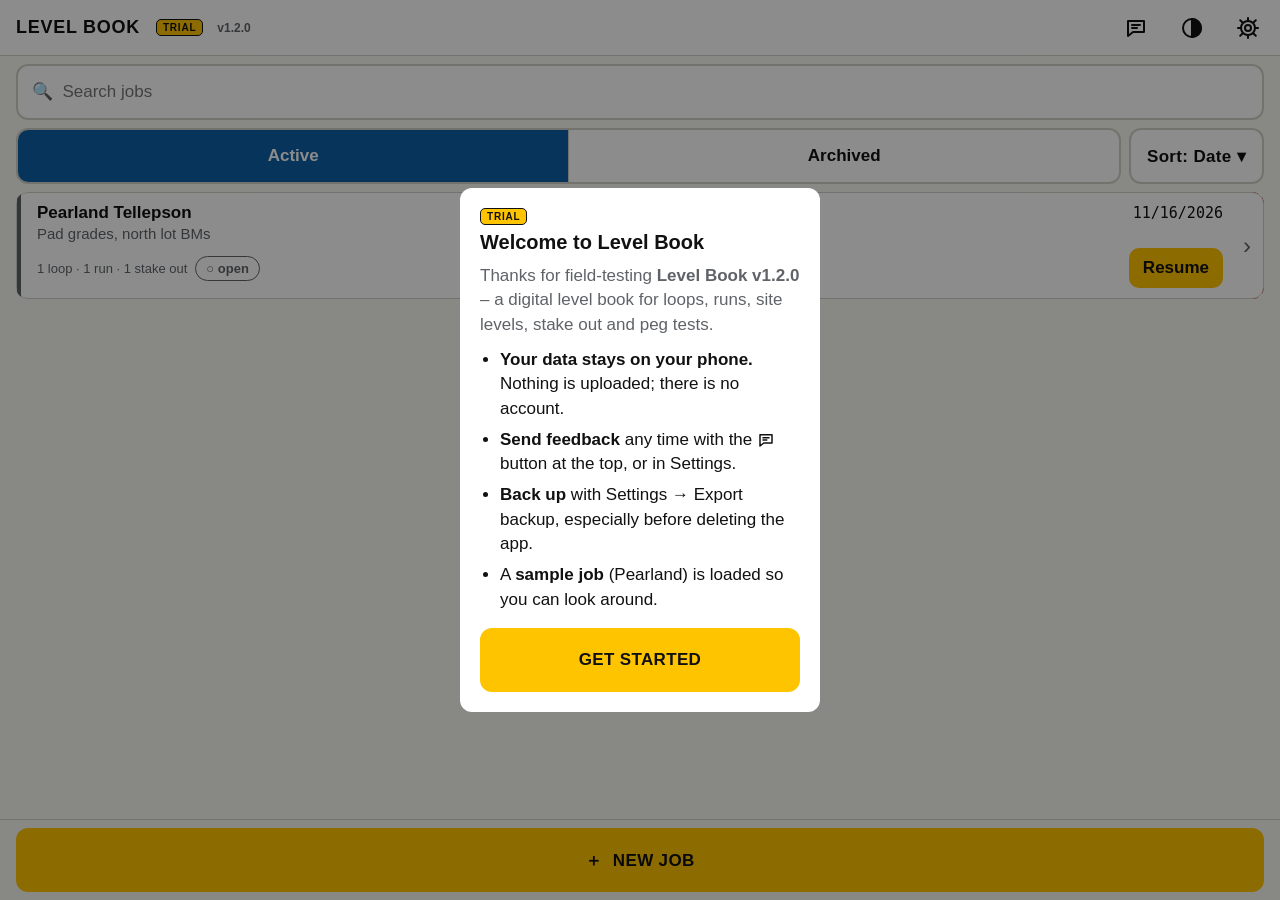
==== commit 289de8e4: "v1.2.0: rod target marker, styles, service worker cache levelbook-v1.2.0, single-file build" ====
--- a/LevelBook.html
+++ b/LevelBook.html
@@ -241,6 +241,58 @@
 .check:first-child{border-top:0}
 .check input{width:24px;height:24px;accent-color:var(--blue)}
 .sr{position:absolute;width:1px;height:1px;overflow:hidden;clip:rect(0 0 0 0)}
+/* Peg correction */
+.switchrow{display:flex;align-items:center;gap:12px;min-height:56px;padding:6px 0}
+.switchrow .sw-l{flex:1;min-width:0}
+.sw-t{font-size:17px;font-weight:700}
+.sw-d{font-size:14px;color:var(--muted);margin-top:2px;line-height:1.35}
+.switch{flex:none;position:relative;width:64px;height:40px;border-radius:999px;border:2px solid var(--line);background:var(--alt);cursor:pointer;padding:0;transition:background .15s}
+.switch::after{content:"";position:absolute;top:3px;left:3px;width:30px;height:30px;border-radius:50%;background:#fff;box-shadow:0 1px 3px rgba(0,0,0,.35);transition:transform .15s}
+.switch[aria-checked="true"]{background:var(--blue);border-color:var(--blue)}
+.switch[aria-checked="true"]::after{transform:translateX(24px)}
+.switch:disabled{opacity:.45;cursor:not-allowed}
+.switch::before{content:"";position:absolute;inset:-10px}
+.linkbtn{border:0;background:none;color:var(--blue);font-weight:700;font-size:15px;min-height:44px;padding:0;cursor:pointer}
+.pegbtn.on{border-color:var(--blue);color:var(--blue);font-family:var(--mono)}
+table.book .pc{display:flex;flex-direction:column;align-items:flex-end;line-height:1.15}
+table.book .pc small{font-size:12px;color:var(--muted);font-weight:400}
+table.book .pc small.nd{color:var(--warn);font-family:var(--sans);font-weight:700;font-size:11px;letter-spacing:.02em}
+.msg.pegmsg{font-family:var(--mono);color:var(--blue)}
+.msg.pegmsg.nd{font-family:var(--sans);color:var(--muted);font-weight:400}
+[hidden]{display:none!important}
+/* Stake out (draft) */
+.tgtline{display:flex;align-items:baseline;justify-content:space-between;border:2px dashed var(--blue);border-radius:12px;padding:6px 12px;color:var(--blue)}
+.tgtline .lbl{font-size:13px;font-weight:800;letter-spacing:.06em}
+.tgtline b{font-family:var(--mono);font-size:26px}
+.tgtline.bad{border-color:var(--err);color:var(--err)}
+.cfbox{border-radius:12px;min-height:56px;display:flex;align-items:center;justify-content:space-between;padding:0 14px;font-family:var(--mono);font-weight:900;font-size:26px;background:var(--alt);color:var(--muted);white-space:nowrap;gap:8px}
+.cfbox small{font-size:14px;font-weight:700;opacity:.9}
+.cfbox.cut{background:var(--err);color:#fff}.cfbox.fill{background:var(--blue);color:#fff}.cfbox.grade{background:var(--pass);color:#fff}
+table.book.stake td:first-child{font-weight:700}
+.cf{font-weight:800}.cf.cut{color:var(--err)}.cf.fill{color:var(--blue)}.cf.grade{color:var(--pass)}
+.strip .stcf{font-size:15px;font-weight:900;padding:2px 8px;border-radius:8px;color:#fff;vertical-align:2px}.stcf.cut{background:var(--err)}.stcf.fill{background:var(--blue)}.stcf.grade{background:var(--pass)}
+.switchrow.compact{min-height:56px;padding:0;border:1px solid var(--line);border-radius:12px;padding:0 6px 0 12px;background:var(--field)}
+.switchrow.compact .sw-t{font-size:15px}.switchrow.compact .sw-d{font-size:12px;margin-top:0}
+.result.muted{color:var(--muted)}
+
+/* field trial */
+.trialtag{display:inline-block;font-size:10px;font-weight:800;letter-spacing:.08em;padding:2px 6px;border-radius:5px;background:var(--yellow,#FFC400);color:#111;margin-left:8px;vertical-align:middle;border:1px solid #111}
+.vertag{font-size:12px;font-weight:700;color:var(--muted);margin-left:6px}
+.stars{display:flex;gap:6px;margin-bottom:6px}
+.stars button{flex:1;min-height:52px;font-size:28px;border:2px solid var(--line);border-radius:12px;background:var(--card,transparent);color:var(--line);cursor:pointer}
+.stars button.on{color:#E0A800;border-color:#E0A800}
+.checkrow{display:flex;gap:12px;align-items:flex-start;padding:12px 4px;font-size:16px;cursor:pointer}
+.checkrow input{width:24px;height:24px;margin-top:2px;flex:none}
+.welcome{max-width:360px}
+.welcome .wl-h{display:flex;flex-direction:column;align-items:flex-start;gap:6px}
+.welcome .wl-h .trialtag{margin-left:0}
+.welcome h2{margin:0 0 4px}
+.welcome p{margin:6px 0 10px;line-height:1.45}
+.wl{margin:0 0 16px;padding-left:20px;line-height:1.45}
+.wl li{margin:6px 0}
+.topbar .wordmark{flex:none;white-space:nowrap;font-size:18px;letter-spacing:.04em}
+@media (max-width:420px){.topbar .vertag{display:none}}
+@media (max-width:360px){.topbar .wordmark{font-size:16px;letter-spacing:.02em}}
 
 </style>
 </head>
@@ -717,6 +769,57 @@
 const valueOf = (r, s) => (r.wires ? threeWire(r.wires, s.stadiaK, s.spreadTol).mean : r.value);
 const distOf = (r, s) => (r.wires ? threeWire(r.wires, s.stadiaK, s.spreadTol).dist : (r.dist ?? null));
 
+// ---------- Two-peg (collimation) test ----------
+// Sign convention: C > 0 means the line of sight is inclined UP, so every reading is too HIGH by C × sight distance.
+//   observed = true + C·d   →   corrected reading = reading − C × d
+// Setup 1 (midway, equal sights) gives the true difference; setup 2 (near peg A) gives an apparent one:
+//   a1 − b1 = Δ + C(dA1 − dB1)          a2 − b2 = Δ + C(dA2 − dB2)
+//   C = [(a2 − b2) − (a1 − b1)] / [(dA2 − dB2) − (dA1 − dB1)]   (midway: dA1 = dB1, so the 2nd term drops out)
+// Curvature & refraction are neglected (0.0206·(d/1000 ft)² ≈ 0.0009 ft at 210 ft and nearly cancels in setup 1).
+const PEG_TOL_DEFAULT = 0.005; // ft per 100 ft of sight (≈ 10″ of arc)
+const ARCSEC_PER_RAD = 206264.806;
+function pegTest(t, tol = PEG_TOL_DEFAULT) {
+  const D = Number(t.spacing);
+  const dA1 = t.dA1 != null ? Number(t.dA1) : D / 2, dB1 = t.dB1 != null ? Number(t.dB1) : D / 2;
+  const dA2 = Number(t.dA2), dB2 = Number(t.dB2);
+  const { a1, b1, a2, b2 } = t;
+  const have = [a1, b1, a2, b2, dA1, dB1, dA2, dB2].every((x) => x != null && isFinite(x));
+  const diff1 = have ? round(a1 - b1, 3) : null, diff2 = have ? round(a2 - b2, 3) : null;
+  const den = (dA2 - dB2) - (dA1 - dB1);
+  const ok = have && Math.abs(den) >= 20;
+  const per100 = ok ? round(((diff2 - diff1) / den) * 100, 4) : null; // ft per 100 ft (stored precision)
+  const C = per100 == null ? null : per100 / 100;                   // ft per ft
+  const trueDiff = ok ? round(diff1 - C * (dA1 - dB1), 3) : null;
+  return {
+    ok, dA1, dB1, dA2, dB2, diff1, diff2, trueDiff, C, per100,
+    arcsec: C == null ? null : round(Math.atan(C) * ARCSEC_PER_RAD, 1),
+    err100: per100, err300: C == null ? null : round(C * 300, 3),
+    bShould: ok ? round(b2 - C * dB2, 3) : null, aShould: ok ? round(a2 - C * dA2, 3) : null,
+    tol, pass: ok && Math.abs(per100) <= tol + 1e-9,
+    error: !have ? 'incomplete' : !ok ? 'Setup 2 sights must differ by at least 20 ft' : null,
+  };
+}
+const pegLabel = (per100) => (per100 == null ? '—' : (per100 > 0 ? '+' : per100 < 0 ? '−' : '±') + Math.abs(per100).toFixed(4));
+const latestPeg = (tests) => [...(tests || [])].sort((a, b) => (b.date || '').localeCompare(a.date || '') || (b.created || 0) - (a.created || 0))[0] || null;
+// Peg correction in force for a survey (snapshot stored on the survey), or null.
+function pegFor(s) {
+  if (!s.peg || !s.peg.on || !s.peg.test) return null;
+  const p = pegTest(s.peg.test);
+  return p.ok ? { C: p.C, per100: p.per100, test: s.peg.test } : null;
+}
+// Apply the peg correction to one reading. Returns the value used in the reduction.
+function corrected(raw, d, peg) {
+  if (!peg || raw == null || !isFinite(raw)) return { v: raw, corr: null, noDist: false };
+  if (d == null || !isFinite(d) || d <= 0) return { v: raw, corr: null, noDist: true };
+  const v = round(raw - peg.C * d, 3);
+  return { v, corr: round(v - raw, 3), noDist: false };
+}
+
+// Per-survey "Use distance" switch (default ON). OFF = sight distances are ignored for the WHOLE survey:
+// no peg correction, no balance / long-sight checks, no distance-based closure allowable or adjustment.
+// Three-wire stadia distances are still computed and shown, just not used.
+const usesDist = (s) => s.useDist !== false;
+
 const isBMName = (name, s) => {
   if (!name) return false;
   const n = name.trim().toUpperCase();
@@ -739,10 +842,16 @@
   const pointElev = [{ point, elev, cumDist: 0, setup: 0, readingIdx: -1, kind: 'BM' }];
   let cumDist = 0;
   const readings = s.readings || [];
+  const peg = pegFor(s); const info = []; let pegApplied = 0, pegSkipped = 0;
   rows.push(curRow = { sta: point, kind: 'BM', bs: null, hi: null, fs: null, elev, setup: 1, bsIdx: null, fsIdx: null, start: true });
   readings.forEach((r, i) => {
-    const v = valueOf(r, s);
-    const d = distOf(r, s);
+    const raw = valueOf(r, s);
+    const dRec = distOf(r, s);              // recorded / stadia distance (always kept)
+    const d = usesDist(s) ? dRec : null;    // distance used in calculations
+    const pc = corrected(raw, d, peg); const v = pc.v;
+    if (peg) { if (pc.noDist) pegSkipped++; else pegApplied++; }
+    const rawText = r.wires ? null : r.text; const text = pc.corr != null ? null : rawText;
+    const pg = (p) => ({ [p + 'Raw']: raw, [p + 'RawText']: rawText, [p + 'Corr']: pc.corr, [p + 'NoPeg']: pc.noDist });
     if (r.wires) {
       const tw = threeWire(r.wires, s.stadiaK, s.spreadTol);
       if (!tw.orderOk || !tw.spreadOk) { failed++; addW(i, !tw.orderOk ? 'Wire order' : `Spread Δ ${tw.spreadDiff.toFixed(3)}`); }
@@ -752,21 +861,23 @@
     if (r.note) addW(i, r.note);
     if (r.type === 'BS') {
       hi = round(elev + v, 3);
+      info[i] = { raw, v, corr: pc.corr, noDist: pc.noDist, d, dRec, hi, elev: null, setup: setups.length + 1 };
       sumBS += v; if (d) { totBSd += d; cumDist += d; }
       setups.push({ n: setups.length + 1, bsIdx: i, fsIdx: null, bsDist: d, fsDist: null, hi, ifs: [], from: point, to: null });
       if (curRow && curRow.sta === point && curRow.bs == null && !curRow.ifs) {
-        Object.assign(curRow, { bs: v, hi, bsIdx: i, bsText: r.text, bsWires: r.wires || null, bsDist: d, setup: setups.length });
+        Object.assign(curRow, { bs: v, hi, bsIdx: i, bsText: text, bsWires: r.wires || null, bsDist: dRec, setup: setups.length, ...pg('bs') });
       } else {
-        rows.push(curRow = { sta: point, kind: isBMName(point, s) ? 'BM' : 'TP', bs: v, hi, fs: null, elev, setup: setups.length, bsIdx: i, bsText: r.text, bsWires: r.wires || null, bsDist: d });
+        rows.push(curRow = { sta: point, kind: isBMName(point, s) ? 'BM' : 'TP', bs: v, hi, fs: null, elev, setup: setups.length, bsIdx: i, bsText: text, bsWires: r.wires || null, bsDist: dRec, ...pg('bs') });
       }
       expect = 'FS';
     } else if (r.type === 'FS') {
       const su = setups[setups.length - 1];
       const e = round(hi - v, 3);
+      info[i] = { raw, v, corr: pc.corr, noDist: pc.noDist, d, dRec, hi: null, elev: e, setup: setups.length };
       sumFS += v; if (d) { totFSd += d; cumDist += d; }
       if (su) { su.fsIdx = i; su.fsDist = d; su.to = r.point; }
       elev = e; point = r.point;
-      rows.push(curRow = { sta: r.point, kind: isBMName(r.point, s) ? 'BM' : 'TP', bs: null, hi: null, fs: v, elev: e, setup: setups.length, fsIdx: i, fsText: r.text, fsWires: r.wires || null, fsDist: d });
+      rows.push(curRow = { sta: r.point, kind: isBMName(r.point, s) ? 'BM' : 'TP', bs: null, hi: null, fs: v, elev: e, setup: setups.length, fsIdx: i, fsText: text, fsWires: r.wires || null, fsDist: dRec, ...pg('fs') });
       pointElev.push({ point: r.point, elev: e, cumDist, setup: setups.length, readingIdx: i, kind: curRow.kind });
       if (su && su.bsDist != null && su.fsDist != null && s.imbalanceLimit && Math.abs(su.bsDist - su.fsDist) > s.imbalanceLimit)
         addW(i, `Setup ${su.n} imbalance ${round(Math.abs(su.bsDist - su.fsDist), 1)} ft`);
@@ -774,8 +885,9 @@
     } else if (r.type === 'IFS') {
       const su = setups[setups.length - 1];
       const e = round(hi - v, 3);
+      info[i] = { raw, v, corr: pc.corr, noDist: pc.noDist, d, dRec, hi: null, elev: e, setup: setups.length };
       if (su) su.ifs.push(i);
-      rows.push({ sta: r.point, kind: 'IFS', ifs: true, fs: v, elev: e, setup: setups.length, fsIdx: i, fsText: r.text, fsWires: r.wires || null, fsDist: d, cumDist: cumDist - (setups.length ? 0 : 0) });
+      rows.push({ sta: r.point, kind: 'IFS', ifs: true, fs: v, elev: e, setup: setups.length, fsIdx: i, fsText: text, fsWires: r.wires || null, fsDist: dRec, cumDist, ...pg('fs') });
       pointElev.push({ point: r.point, elev: e, cumDist: cumDist + 0, setup: setups.length, readingIdx: i, kind: 'IFS', side: true });
     }
   });
@@ -788,7 +900,8 @@
   // Running BS/FS balance over completed setups (both sights measured).
   const imbalance = round(setups.filter((su) => su.bsDist != null && su.fsDist != null).reduce((a, su) => a + su.bsDist - su.fsDist, 0), 1);
   return {
-    rows, setups, warnings, pointElev,
+    rows, setups, warnings, pointElev, info, distUsed: usesDist(s),
+    peg: peg ? { ...peg, applied: pegApplied, skipped: pegSkipped } : null,
     sumBS: round(sumBS, 3), sumFS: round(sumFS, 3),
     arith: { diff, delta, ok: delta != null && Math.abs(diff - delta) < 0.0005, against: expect === 'FS' ? 'HI' : 'elev' },
     firstElev, lastElev: elev, currentPoint: point, hi, expect,
@@ -814,13 +927,14 @@
   const k = standardK(s);
   const allow = comp.totalDist > 0 ? allowable(k, miles) : null;
   const pass = allow != null && Math.abs(misclosure) <= allow + 1e-9;
-  return { bm, closedOn: !!closedOn, known, computed, misclosure, miles, feet: comp.totalDist, setups: comp.setups.length, k, allowable: allow, pass, noDistance: !(comp.totalDist > 0) };
+  return { bm, closedOn: !!closedOn, known, computed, misclosure, miles, feet: comp.totalDist, setups: comp.setups.length, k, allowable: allow, pass, noDistance: !(comp.totalDist > 0), distOff: !usesDist(s) };
 }
 
 // Proportional adjustment. Correction = −misclosure distributed by setup count or by cumulative distance.
 // Turning points / BMs: setup i of n -> i/n; distance -> cumDist/total. Side shots take the correction
 // of the setup's height of instrument (setup i -> i/n; distance -> cumulative distance through that setup's BS).
 function adjust(s, method = 'setups', comp = computeSurvey(s), cl = closure(s, comp)) {
+  if (!usesDist(s)) method = 'setups'; // distance-based adjustment needs distances
   const corr = -cl.misclosure;
   const n = comp.setups.length || 1;
   const total = comp.totalDist || 0;
@@ -838,13 +952,46 @@
 
 function surveyStatus(s) {
   if (!s.readings?.length) return 'open';
-  if (s.type === 'site') return s.closed ? 'closed' : 'open';
+  if (s.type === 'site' || s.type === 'stake') return s.closed ? 'closed' : 'open';
   if (!s.closed) return 'open';
   const cl = closure(s);
   return cl.pass ? 'closed' : 'check';
 }
 
-return { FT_PER_MILE, STANDARDS, mmPerSqrtKmToFtPerSqrtMi, round, f3, fmtReading, readingError, threeWire, valueOf, distOf, isBMName, computeSurvey, closingBM, standardK, allowable, closure, adjust, surveyStatus };
+// ---------- Stake out (DRAFT) ----------
+// HI from a backsight on a known BM. Target rod reading for a design grade = HI − design.
+// Actual shot → ground = HI − rod. Cut/fill = ground − design: + → CUT (ground high), − → FILL (ground low).
+function stakeCalc(hi, design, rod, rodLength = 16) {
+  const out = { target: null, ground: null, cf: null, kind: null, out: null };
+  if (hi == null || !isFinite(hi) || design == null || !isFinite(design)) return out;
+  out.target = round(hi - design, 3);
+  if (out.target < 0) out.out = 'above'; else if (out.target > rodLength) out.out = 'below';
+  if (rod != null && isFinite(rod)) {
+    out.ground = round(hi - rod, 3); out.cf = round(out.ground - design, 3);
+    out.kind = Math.abs(out.cf) < 0.005 ? 'ON GRADE' : out.cf > 0 ? 'CUT' : 'FILL';
+  }
+  return out;
+}
+
+// Whole stake-out survey: HI per setup (each setup backsights the start BM) and every stake's cut/fill.
+function stakeSurvey(s) {
+  const peg = pegFor(s); const useD = usesDist(s); const L = s.rodLength || 16;
+  const bm = Number(s.startBM?.elev);
+  const setups = (s.readings || []).filter((r) => r.type === 'BS').map((r, i) => {
+    const pc = corrected(r.value, useD ? r.dist ?? null : null, peg);
+    return { n: i + 1, bs: r.value, text: r.text, dist: r.dist ?? null, corr: pc.corr, hi: round(bm + pc.v, 3) };
+  });
+  const rows = (s.stakes || []).map((k) => {
+    const su = setups[k.setup] || setups[setups.length - 1]; const hi = su ? su.hi : null;
+    const pc = corrected(k.value, useD ? k.dist ?? null : null, peg);
+    return { ...stakeCalc(hi, k.design, pc.v, L), point: k.point, design: k.design, rod: k.value, text: k.text, dist: k.dist ?? null, corr: pc.corr, setup: (k.setup ?? setups.length - 1) + 1, hi };
+  });
+  const n = (kind) => rows.filter((r) => r.kind === kind).length;
+  return { setups, rows, cuts: n('CUT'), fills: n('FILL'), onGrade: n('ON GRADE'), offRod: rows.filter((r) => r.out).length, distUsed: useD, peg };
+}
+const cfShort = (r) => (r.kind == null ? '' : r.kind === 'ON GRADE' ? 'ON GR' : `${r.kind === 'CUT' ? 'C' : 'F'} ${Math.abs(r.cf).toFixed(2)}`);
+
+return { FT_PER_MILE, STANDARDS, mmPerSqrtKmToFtPerSqrtMi, round, f3, fmtReading, readingError, threeWire, valueOf, distOf, PEG_TOL_DEFAULT, ARCSEC_PER_RAD, pegTest, pegLabel, latestPeg, pegFor, corrected, usesDist, isBMName, computeSurvey, closingBM, standardK, allowable, closure, adjust, surveyStatus, stakeCalc, stakeSurvey, cfShort };
 })();
 const __m_seed = (() => { 'use strict';
 // Sample data seeded on first run. Clearly labeled SAMPLE.
@@ -855,7 +1002,7 @@
     id: uid(), name: '', type, method: 'single', observer: '', rodPerson: '', instrument: '',
     stadiaK: 100, spreadTol: 0.003, startBM: { name: 'BM-1', elev: null }, closeBM: { name: '', elev: null },
     standard: '3rd', customK: 0.05, rodLength: 16, imbalanceLimit: 10, maxSight: 300,
-    readings: [], closed: false, adjustMethod: 'setups', created: Date.now(), updated: Date.now(),
+    readings: [], closed: false, adjustMethod: 'setups', peg: null, created: Date.now(), updated: Date.now(),
   };
 }
 
@@ -882,11 +1029,31 @@
   };
   const now = Date.now();
   return [
-    { id: uid(), name: 'Pearland Tellepson', date: '2026-11-16', description: 'Pad grades, north lot BMs', client: 'SAMPLE DATA', archived: false, created: now, updated: now, surveys: [loop, run] },
+    { id: uid(), name: 'Pearland Tellepson', date: '2026-11-16', description: 'Pad grades, north lot BMs', client: 'SAMPLE DATA', archived: false, created: now, updated: now, surveys: [loop, run, seedStake()] },
   ];
 }
 
-return { uid, surveyDefaults, seedJobs };
+// Sample two-peg test: pegs 200 ft apart; setup 1 midway (100/100); setup 2 10 ft behind peg A (10/210).
+// a1 − b1 = 0.372 (true), a2 − b2 = 0.368 (apparent) → C = (0.368 − 0.372)/(10 − 210) = +0.00002 ft/ft = +0.0020 ft/100 ft.
+function seedPegTests() {
+  return [{ id: uid(), date: '2026-11-12', instrument: 'Auto level AT-B4', observer: 'D. Lawler', note: 'SAMPLE – shoot your own before relying on it',
+    spacing: 200, dA2: 10, dB2: 210, a1: 5.284, b1: 4.912, a2: 4.618, b2: 4.250, rodLength: 16, sample: true, created: Date.parse('2026-11-12T08:00:00-06:00') }];
+}
+
+// Sample stake out: BS 5.31 on BM-1 (102.45) → HI 107.760. Target = HI − design; cut/fill = (HI − rod) − design.
+function seedStake() {
+  const t = Date.parse('2026-11-16T10:00:00-06:00');
+  return { ...surveyDefaults('stake'), name: 'Stake 1 – pad corners (SAMPLE)', observer: 'D. Lawler', rodPerson: 'J. Ortiz', instrument: 'Auto level AT-B4',
+    startBM: { name: 'BM-1', elev: 102.45 }, sample: true, closed: true, created: t, updated: t,
+    readings: [{ id: uid(), type: 'BS', point: 'BM-1', value: 5.31, text: '5.31', dist: 150 }],
+    stakes: [
+      { id: uid(), point: 'PAD-NE', design: 103.25, value: 4.72, text: '4.72', dist: 85, setup: 0 },  // FILL 0.21
+      { id: uid(), point: 'PAD-NW', design: 103.0, value: 4.10, text: '4.10', dist: 120, setup: 0 },  // CUT 0.66
+      { id: uid(), point: 'PAD-SW', design: 102.9, value: 4.86, text: '4.86', dist: 140, setup: 0 },  // ON GRADE
+    ] };
+}
+
+return { uid, surveyDefaults, seedJobs, seedPegTests, seedStake };
 })();
 const __m_rod = (() => { 'use strict';
 // SVG Philadelphia-style rod. Values in US decimal feet; rod reading increases upward.
@@ -982,12 +1149,20 @@
       }
       tags.push({ y: wy, w });
     });
+    // stake-out target grade marker (dashed blue, clamped to the view when off the rod)
+    if (o.target && o.target.v != null && isFinite(o.target.v)) {
+      const tg = o.target; const ty = Math.max(20, Math.min(H - 20, y(tg.v))); const col = tg.error ? RED : BLUE;
+      parts.push(`<line x1="${x0 - 8}" x2="${x1 + 8}" y1="${ty}" y2="${ty}" stroke="#fff" stroke-width="6"/>`);
+      parts.push(`<line class="target${tg.error ? ' err' : ''}" x1="${x0 - 8}" x2="${x1 + 8}" y1="${ty}" y2="${ty}" stroke="${col}" stroke-width="3.5" stroke-dasharray="10 5"/>`);
+      parts.push(`<path d="M${x0 - 16} ${ty - 8} L${x0 - 4} ${ty} L${x0 - 16} ${ty + 8}Z" fill="${col}" stroke="#fff" stroke-width="1"/>`);
+      tags.push({ y: ty, w: { label: tg.label, sub: tg.sub, target: true, error: tg.error } });
+    }
     tags.sort((a, b) => a.y - b.y);
     for (let i = 1; i < tags.length; i++) if (tags[i].y - tags[i - 1].y < 38) tags[i].y = tags[i - 1].y + 38;
     tags.forEach(({ y: ty, w }) => {
       const tx = x1 + 18; const tw = Math.max(40, W - tx - 4);
-      const fill = w.error ? '#fff' : w.active ? YEL : '#fff'; const stroke = w.error ? RED : w.active ? YEL : '#9A9A92';
-      const color = w.error ? RED : '#111';
+      const fill = w.error ? '#fff' : w.target ? BLUE : w.active ? YEL : '#fff'; const stroke = w.error ? RED : w.target ? BLUE : w.active ? YEL : '#9A9A92';
+      const color = w.error ? RED : w.target ? '#fff' : '#111';
       const txt = (w.error ? '✕ ' : '') + w.label; const sub = w.error ? w.sub || '' : '';
       const fs = Math.min(w.main && !o.three ? 18 : 13, (tw - 6) / (Math.max(txt.length, sub.length) * 0.62));
       const h = sub ? 36 : 26;
@@ -1010,9 +1185,9 @@
 const __m_report = (() => { 'use strict';
 // Report builders: model -> plain text, CSV, PDF (jsPDF, vendored), HTML preview pages.
 const C = __m_calc;
-const APP_VERSION = '1.0.3';
-
-const TYPE = { loop: 'Level Loop', run: 'Level Run', site: 'Site Levels' };
+const APP_VERSION = '1.2.0';
+
+const TYPE = { loop: 'Level Loop', run: 'Level Run', site: 'Site Levels', stake: 'Stake Out' };
 const usDate = (iso) => { if (!iso) return ''; const [y, m, d] = iso.split('-'); return `${m}/${d}/${y}`; };
 const stamp = (d = new Date()) => {
   const date = d.toLocaleDateString('en-US', { month: '2-digit', day: '2-digit', year: 'numeric' });
@@ -1024,12 +1199,43 @@
 
 function surveyModel(job, s) {
   const comp = C.computeSurvey(s);
-  const isSite = s.type === 'site';
+  const isSite = s.type === 'site' || s.type === 'stake';
   const cl = isSite ? null : C.closure(s, comp);
   const closed = !!s.closed && (isSite || cl.closedOn);
   const adj = !isSite && closed && cl.closedOn ? C.adjust(s, s.adjustMethod || 'setups', comp, cl) : null;
   const std = C.STANDARDS.find((x) => x.id === s.standard) || C.STANDARDS[0];
-  return { job, s, comp, cl, closed, adj, std, isSite, three: s.method === 'three' && !isSite };
+  const pegT = s.peg?.test || null; const peg = pegT ? C.pegTest(pegT, pegT.tol || C.PEG_TOL_DEFAULT) : null;
+  const stake = s.type === 'stake' ? C.stakeSurvey(s) : null;
+  return { job, s, comp, cl, closed, adj, std, isSite, three: s.method === 'three' && !isSite, pegOn: !!comp.peg, pegT, peg, stake };
+}
+// Stake sheet rows for PDF / preview / text.
+const STAKE_HEAD = ['STAKE', 'SETUP', 'HI', 'DESIGN', 'TARGET', 'ROD', 'GROUND', 'CUT/FILL'];
+const stakeBody = (m) => m.stake.rows.map((r) => [r.point, String(r.setup), C.f3(r.hi), C.f3(r.design), C.f3(r.target) + (r.out ? ' !' : ''), C.fmtReading(r.rod, r.text), C.f3(r.ground), C.cfShort(r)]);
+function stakeLines(m) {
+  const st = m.stake; const L = [];
+  st.setups.forEach((su) => L.push([`Setup ${su.n}`, `BS ${m.s.startBM.name} ${C.fmtReading(su.bs, su.text)}${su.corr != null ? ` (peg ${sgn(su.corr)})` : ''} -> HI ${C.f3(su.hi)}`]));
+  L.push(['Stakes', `${st.rows.length}: ${st.cuts} cut, ${st.fills} fill, ${st.onGrade} on grade${st.offRod ? `, ${st.offRod} target off rod` : ''}`]);
+  L.push(['Cut / fill', 'ground (HI - rod) minus design; C = cut (ground high), F = fill (ground low); 0.01 ft']);
+  return L;
+}
+
+// Peg-correction status line and the peg test record (for every report format).
+const distStatus = (m) => (m.comp.distUsed ? 'used' : `not used${m.three ? ' (stadia recorded, not used)' : ''} – no distance checks; closure by setups`);
+function pegStatus(m) {
+  if (m.isSite) return null;
+  if (m.pegOn) return `ON – C ${C.pegLabel(m.comp.peg.per100)} ft/100 ft (test ${usDate(m.pegT.date)}, ${m.pegT.instrument || '—'}); ${m.comp.peg.applied} readings corrected, ${m.comp.peg.skipped} without distance left as read`;
+  return m.pegT ? `OFF – raw readings (test ${usDate(m.pegT.date)} on file, C ${C.pegLabel(m.peg.per100)} ft/100 ft)` : 'OFF – no peg test';
+}
+function pegLines(t, p = C.pegTest(t)) {
+  return [
+    ['Peg test date', `${usDate(t.date)}${t.sample ? ' (SAMPLE)' : ''}`], ['Instrument / observer', `${t.instrument || '—'} / ${t.observer || '—'}`],
+    ['Peg spacing', `${C.round(t.spacing, 1)} ft`],
+    ['Setup 1 (midway)', `a1 ${C.f3(t.a1)}  b1 ${C.f3(t.b1)}  sights ${p.dA1.toFixed(1)}/${p.dB1.toFixed(1)} ft  a1-b1 ${sgn(p.diff1)}`],
+    ['Setup 2 (near A)', `a2 ${C.f3(t.a2)}  b2 ${C.f3(t.b2)}  sights ${C.round(p.dA2, 1)}/${C.round(p.dB2, 1)} ft  a2-b2 ${sgn(p.diff2)}`],
+    ['Collimation C', `${C.pegLabel(p.per100)} ft/100 ft (${p.arcsec == null ? '—' : (p.arcsec >= 0 ? '+' : '-') + Math.abs(p.arcsec).toFixed(1) + '"'}); 300 ft sight ${sgn(p.err300)} ft`],
+    ['Peg test result', `${p.pass ? 'PASS' : 'FAIL'} (tolerance ${p.tol} ft/100 ft)`],
+    ['Formula', 'C = [(a2-b2)-(a1-b1)] / (dA-dB); corrected = reading - C x dist'],
+  ];
 }
 
 const reportTitle = (job, s) => `Level Book – ${job.name}${s ? ' – ' + s.name : ''} – ${usDate(job.date)}`;
@@ -1040,8 +1246,9 @@
   comp.rows.forEach((r) => {
     const wires = (w) => (w ? [w.t.toFixed(3), w.m.toFixed(3), w.b.toFixed(3)] : ['', '', '']);
     const row = {
-      sta: (r.ifs ? '  ' : '') + r.sta + (r.ifs ? ' (IFS)' : ''), bs: r.bs != null ? C.fmtReading(r.bs, r.bsText) : '', hi: r.hi != null ? C.f3(r.hi) : '',
-      fs: r.fs != null ? C.fmtReading(r.fs, r.fsText) : '', elev: C.f3(r.elev), dist: [r.bsDist, r.fsDist].filter((x) => x != null).join('/'),
+      sta: (r.ifs ? '  ' : '') + r.sta + (r.ifs ? ' (IFS)' : ''), bs: r.bs != null ? C.fmtReading(r.bsRaw ?? r.bs, r.bsRaw != null ? r.bsRawText : r.bsText) : '', hi: r.hi != null ? C.f3(r.hi) : '',
+      fs: r.fs != null ? C.fmtReading(r.fsRaw ?? r.fs, r.fsRaw != null ? r.fsRawText : r.fsText) : '', elev: C.f3(r.elev),
+      peg: [['bs', 'BS'], ['fs', r.ifs ? 'IFS' : 'FS']].map(([p]) => (r[p] == null ? null : r[p + 'Corr'] != null ? sgn(r[p + 'Corr']) : r[p + 'NoPeg'] ? 'n/d' : null)).filter(Boolean).join('/'), dist: [r.bsDist, r.fsDist].filter((x) => x != null).join('/'),
       note: (r.warn || []).join('; '), bm: r.kind === 'BM', ifs: !!r.ifs, warn: (r.warn || []).length > 0,
     };
     if (three && inc.threewire) {
@@ -1061,13 +1268,14 @@
   L.push(['Arithmetic check', `${sgn(comp.arith.diff)} vs ${sgn(comp.arith.delta)} ${comp.arith.ok ? 'PASS' : 'FAIL'}`]);
   L.push(['BS / FS distance', `${comp.totalBSdist} / ${comp.totalFSdist} ft (imbalance ${comp.imbalance} ft)`]);
   if (three) L.push(['Three-wire checks failed', String(comp.failedChecks)]);
+  if (!isSite) L.push(['Peg correction', pegStatus(m)]);
   if (!isSite) {
     L.push(['Closed on', cl.closedOn ? `${cl.bm.name}` : 'NOT CLOSED']);
     if (cl.closedOn) {
       L.push(['Known / computed elev', `${C.f3(cl.known)} / ${C.f3(cl.computed)}`]);
       L.push(['Misclosure', `${sgn(cl.misclosure)} ft`]);
       L.push(['Distance / setups', `${cl.feet} ft (${cl.miles.toFixed(3)} mi) / ${cl.setups}`]);
-      L.push(['Allowable', cl.allowable == null ? 'n/a (no distances)' : `${cl.allowable.toFixed(3)} ft  (${cl.k} ft√mi, ${m.std.id === 'custom' ? 'custom' : m.std.label})`]);
+      L.push(['Allowable', cl.allowable == null ? (cl.distOff ? 'n/a (distances not used)' : 'n/a (no distances)') : `${cl.allowable.toFixed(3)} ft  (${cl.k} ft√mi, ${m.std.id === 'custom' ? 'custom' : m.std.label})`]);
       L.push(['Result', cl.allowable == null ? 'NO DISTANCE' : cl.pass ? 'PASS' : 'FAIL']);
     }
   }
@@ -1081,6 +1289,8 @@
     ['Job', job.name], ['Project date', usDate(job.date)], ['Description', job.description || ''], ['Client / job #', job.client || ''],
     ['Survey', `${s.name} (${TYPE[s.type]})`], ['Reading method', s.type === 'site' ? 'Single wire' : s.method === 'three' ? `Three-wire (K=${s.stadiaK}, tol ${s.spreadTol} ft)` : 'Single wire'],
     ['Observer / rod', `${s.observer || '—'} / ${s.rodPerson || '—'}`], ['Instrument', s.instrument || '—'], ['Units', 'US survey decimal feet'],
+    ...(s.type === 'site' ? [] : [['Peg correction', pegStatus(m)]]),
+    ['Distances', distStatus(m)],
     ['Benchmarks', `Start ${s.startBM.name} ${C.f3(Number(s.startBM.elev))}` + (s.type === 'run' ? `; close ${s.closeBM.name} ${C.f3(Number(s.closeBM.elev))}` : s.type === 'loop' ? `; close on ${s.startBM.name}` : '')],
   ];
 }
@@ -1097,6 +1307,15 @@
     out.push(`${s.name} · ${TYPE[s.type]} · ${m.three ? '3-wire' : 'single wire'}`);
     if (!m.closed) out.push('*** IN PROGRESS – NOT CLOSED ***');
     out.push(`Start ${s.startBM.name} ${C.f3(Number(s.startBM.elev))}`);
+    if (!m.isSite) out.push(m.pegOn ? `Peg corr ON: C ${C.pegLabel(m.comp.peg.per100)} ft/100ft (test ${usDate(m.pegT.date)}, ${m.pegT.instrument || '—'}) · ${m.comp.peg.applied} corr, ${m.comp.peg.skipped} no dist` : `Peg corr OFF${m.pegT ? ` (test ${usDate(m.pegT.date)} on file)` : ''}`);
+    out.push(`Distances: ${m.comp.distUsed ? 'used' : 'not used'}`);
+    if (m.stake) {
+      m.stake.setups.forEach((su) => out.push(`Setup ${su.n}: BS ${s.startBM.name} ${C.fmtReading(su.bs, su.text)} → HI ${C.f3(su.hi)}`));
+      out.push(`${pad('STAKE', 9)}${pad('DESIGN', 9, true)}${pad('TGT', 7, true)}${pad('ROD', 7, true)}  C/F`);
+      m.stake.rows.forEach((r) => out.push(`${pad(r.point, 9)}${pad(C.f3(r.design), 9, true)}${pad(r.target.toFixed(2), 7, true)}${pad(C.fmtReading(r.rod, r.text), 7, true)}  ${C.cfShort(r)}${r.out ? ' (tgt off rod)' : ''}`));
+      out.push(`${m.stake.cuts} cut · ${m.stake.fills} fill · ${m.stake.onGrade} on grade`);
+      return;
+    }
     out.push(`ΣBS ${m.comp.sumBS.toFixed(3)}  ΣFS ${m.comp.sumFS.toFixed(3)}  Arith ${m.comp.arith.ok ? 'PASS ✔' : 'FAIL ✕'}`);
     if (m.cl && m.cl.closedOn) {
       out.push(`Closed on ${m.cl.bm.name}: misclose ${sgn(m.cl.misclosure)} ft`);
@@ -1117,19 +1336,24 @@
 
 const csvCell = (v) => { const s = String(v ?? ''); return /[",\n]/.test(s) ? `"${s.replace(/"/g, '""')}"` : s; };
 function csvReport(job, surveys) {
-  const lines = [['Job', job.name], ['Project date', usDate(job.date)], ['Description', job.description || ''], ['Client/job #', job.client || ''], ['Units', 'US survey decimal ft'], ['Generated', stamp()], []];
-  lines.push(['Survey', 'Type', 'Method', 'Seq', 'Setup', 'Reading', 'Point', 'Value', 'Top', 'Mid', 'Bot', 'Dist ft', 'HI', 'Elev', 'Adj Elev', 'Check', 'Notes', 'Status']);
+  const distLines = surveys.map((s) => [`Distances – ${s.name}`, s.useDist === false ? 'not used' : 'used']);
+  const lines = [['Job', job.name], ['Project date', usDate(job.date)], ['Description', job.description || ''], ['Client/job #', job.client || ''], ['Units', 'US survey decimal ft'], ['Generated', stamp()], ...distLines, []];
+  lines.push(['Survey', 'Type', 'Method', 'Seq', 'Setup', 'Reading', 'Point', 'Value', 'Top', 'Mid', 'Bot', 'Dist ft', 'Peg corr', 'Corrected', 'HI', 'Elev', 'Adj Elev', 'Check', 'Notes', 'Status']);
+  const pegRows = [];
+  const stakeOut = [];
   surveys.forEach((s) => {
+    if (s.type === 'stake') { const st = C.stakeSurvey(s); st.rows.forEach((r, i) => stakeOut.push([s.name, i + 1, r.setup, r.point, C.f3(r.hi), C.f3(r.design), C.f3(r.target), C.fmtReading(r.rod, r.text), r.dist == null ? '' : st.distUsed ? r.dist : `${r.dist} (not used)`, r.corr != null ? r.corr.toFixed(3) : '', C.f3(r.ground), r.kind || '', r.cf == null ? '' : Math.abs(r.cf).toFixed(2), r.out ? `target off rod (${r.out})` : ''])); return; }
     const m = surveyModel(job, s); const adjBy = {}; (m.adj || []).forEach((p) => { if (p.readingIdx >= 0) adjBy[p.readingIdx] = p.adjusted; });
-    let setup = 0; let hi = null; let elev = Number(s.startBM.elev);
+    if (m.pegT) pegRows.push([s.name, m.pegOn ? 'Peg correction ON' : 'Peg correction OFF'], ...pegLines(m.pegT, m.peg).map(([k, v]) => [s.name, k, v]));
     s.readings.forEach((r, i) => {
-      const v = C.valueOf(r, s); const d = C.distOf(r, s); let e = '';
-      if (r.type === 'BS') { setup++; hi = C.round(elev + v, 3); }
-      else { e = C.round(hi - v, 3); if (r.type === 'FS') elev = e; }
+      const inf = m.comp.info[i]; const v = inf.raw; const d = inf.d;
       const tw = r.wires ? C.threeWire(r.wires, s.stadiaK, s.spreadTol) : null;
-      lines.push([s.name, TYPE[s.type], m.three ? '3-wire' : 'single', i + 1, setup, r.type, r.point, C.fmtReading(v, r.wires ? null : r.text), r.wires ? r.wires.t.toFixed(3) : '', r.wires ? r.wires.m.toFixed(3) : '', r.wires ? r.wires.b.toFixed(3) : '', d ?? '', r.type === 'BS' ? C.f3(hi) : '', e === '' ? '' : C.f3(e), adjBy[i] != null ? C.f3(adjBy[i]) : '', tw ? (tw.orderOk && tw.spreadOk ? 'PASS' : 'FAIL') + ` d${tw.spreadDiff.toFixed(3)}` : '', (m.comp.warnings[i] || []).join('; '), m.closed ? 'CLOSED' : 'IN PROGRESS'],);
+      lines.push([s.name, TYPE[s.type], m.three ? '3-wire' : 'single', i + 1, inf.setup, r.type, r.point, C.fmtReading(v, r.wires ? null : r.text), r.wires ? r.wires.t.toFixed(3) : '', r.wires ? r.wires.m.toFixed(3) : '', r.wires ? r.wires.b.toFixed(3) : '', inf.dRec == null ? '' : m.comp.distUsed ? inf.dRec : `${inf.dRec} (not used)`,
+        inf.corr != null ? inf.corr.toFixed(3) : m.pegOn && inf.noDist ? 'no dist' : '', m.pegOn ? inf.v.toFixed(3) : '', r.type === 'BS' ? C.f3(inf.hi) : '', inf.elev == null ? '' : C.f3(inf.elev), adjBy[i] != null ? C.f3(adjBy[i]) : '', tw ? (tw.orderOk && tw.spreadOk ? 'PASS' : 'FAIL') + ` d${tw.spreadDiff.toFixed(3)}` : '', (m.comp.warnings[i] || []).join('; '), m.closed ? 'CLOSED' : 'IN PROGRESS'],);
     });
   });
+  if (stakeOut.length) lines.push([], ['Survey', 'Stake #', 'Setup', 'Point', 'HI', 'Design', 'Target rod', 'Actual rod', 'Dist ft', 'Peg corr', 'Ground', 'Cut/Fill', 'Amount ft', 'Notes'], ...stakeOut);
+  if (pegRows.length) lines.push([], ['Survey', 'Peg test', 'Value'], ...pegRows);
   return lines.map((l) => l.map(csvCell).join(',')).join('\r\n');
 }
 
@@ -1150,12 +1374,21 @@
     doc.setFontSize(9);
     headerLines(m).forEach(([k, v]) => { doc.setFont('helvetica', 'bold'); doc.text(winAnsi(k), M, y); doc.setFont('helvetica', 'normal'); doc.text(winAnsi(v), M + 95, y, { maxWidth: W - 2 * M - 95 }); y += 12; });
     y += 4;
-    if (inc.table) {
+    if (m.stake) {
+      doc.setFont('helvetica', 'bold'); doc.setFontSize(10); doc.text('STAKE SHEET', M, y + 6); y += 10;
+      const body = stakeBody(m);
+      doc.autoTable({ startY: y, head: [STAKE_HEAD], body: body.map((r) => r.map(winAnsi)), margin: { left: M, right: M, bottom: 50 }, theme: 'plain',
+        styles: { font: 'courier', fontSize: 8.5, cellPadding: 3, halign: 'right', textColor: 20 }, headStyles: { font: 'helvetica', fontStyle: 'bold', fillColor: [228, 228, 222], halign: 'right' },
+        alternateRowStyles: { fillColor: [239, 239, 234] }, columnStyles: { 0: { halign: 'left', font: 'helvetica', fontStyle: 'bold' } },
+        didParseCell: (d) => { if (d.section === 'head' && d.column.index === 0) d.cell.styles.halign = 'left'; if (d.section === 'body' && d.column.index === 7) { const t = String(d.cell.raw); d.cell.styles.fontStyle = 'bold'; d.cell.styles.textColor = t.startsWith('C') ? [197, 34, 31] : t.startsWith('F') ? [11, 95, 165] : [30, 142, 62]; } } });
+      y = doc.lastAutoTable.finalY + 16;
+    } else if (inc.table) {
       const rows = tableRows(m, inc);
       const head = ['STA', 'BS', 'HI', 'FS', 'ELEV', 'DIST'];
+      if (m.pegOn) head.push('PEG CORR');
       if (m.three && inc.threewire) head.push('BS T/M/B', 'FS T/M/B', 'CHECK');
       if (inc.notes) head.push('NOTES');
-      const body = rows.map((r) => { const b = [r.sta, r.bs, r.hi, r.fs, r.elev, r.dist]; if (m.three && inc.threewire) b.push(r.wiresBS.filter(Boolean).join('/'), r.wiresFS.filter(Boolean).join('/'), r.check); if (inc.notes) b.push(r.note); return b.map(winAnsi); });
+      const body = rows.map((r) => { const b = [r.sta, r.bs, r.hi, r.fs, r.elev, r.dist]; if (m.pegOn) b.push(r.peg); if (m.three && inc.threewire) b.push(r.wiresBS.filter(Boolean).join('/'), r.wiresFS.filter(Boolean).join('/'), r.check); if (inc.notes) b.push(r.note); return b.map(winAnsi); });
       doc.setFont('helvetica', 'bold'); doc.setFontSize(10); doc.text('LEVEL BOOK', M, y + 6); y += 10;
       doc.autoTable({ startY: y, head: [head], body, margin: { left: M, right: M, bottom: 50 }, theme: 'plain',
         styles: { font: 'courier', fontSize: m.three && inc.threewire ? 6.5 : 8.5, cellPadding: 3, halign: 'right', textColor: 20 },
@@ -1166,6 +1399,7 @@
         didDrawCell: (d) => { if (d.section === 'body' && d.column.index === 0) { const r = rows[d.row.index]; if (r.bm || r.warn) { doc.setFillColor(...(r.warn ? [227, 116, 0] : [11, 95, 165])); doc.rect(d.cell.x, d.cell.y, 2.5, d.cell.height, 'F'); } } },
       });
       y = doc.lastAutoTable.finalY + 16;
+      if (m.pegOn) { doc.setFont('helvetica', 'italic'); doc.setFontSize(7.5); doc.text(winAnsi('BS/FS are the readings as booked; HI and ELEV use peg-corrected readings (reading - C x sight distance). n/d = no distance, not corrected.'), M, y - 6); y += 6; }
     }
     const block = (title, lines) => {
       if (y > doc.internal.pageSize.getHeight() - 120) { doc.addPage(); y = M; }
@@ -1175,8 +1409,10 @@
         didParseCell: (d) => { const t = String(d.cell.raw || ''); if (d.column.index === 1 && /\bFAIL\b|NOT CLOSED/.test(t)) d.cell.styles.textColor = [197, 34, 31]; else if (d.column.index === 1 && /\bPASS\b/.test(t)) d.cell.styles.textColor = [30, 142, 62]; } });
       y = doc.lastAutoTable.finalY + 14;
     };
-    if (inc.checks) { const c = checksLines(m); block('CHECKS & CLOSURE', c.lines); if (c.warns.length && inc.notes) block('WARNINGS', c.warns.map((w) => ['!', w])); }
-    if (inc.adjusted) {
+    if (m.stake) block('SETUPS & SUMMARY', stakeLines(m));
+    else if (inc.checks) { const c = checksLines(m); block('CHECKS & CLOSURE', c.lines); if (c.warns.length && inc.notes) block('WARNINGS', c.warns.map((w) => ['!', w])); }
+    if (m.pegT && inc.peg !== false) block(`PEG TEST RECORD (${m.pegOn ? 'applied' : 'not applied'})`, pegLines(m.pegT, m.peg));
+    if (inc.adjusted && !m.stake) {
       if (m.adj) block(`FINAL ELEVATIONS (adjusted by ${s.adjustMethod === 'distance' ? 'distance' : 'setups'})`, [['Point', 'Measured / Corr / ADJUSTED'], ...m.adj.map((p) => [p.point + (p.side ? ' (IFS)' : ''), `${C.f3(p.elev)}  ${sgn(p.correction)}  ${C.f3(p.adjusted)}`])]);
       else block('ELEVATIONS (unadjusted – not closed)', m.comp.pointElev.map((p) => [p.point + (p.side ? ' (IFS)' : ''), C.f3(p.elev)]));
     }
@@ -1200,22 +1436,28 @@
     const m = surveyModel(job, s);
     push(`<h3>LEVEL BOOK – ${e(job.name)}</h3><div style="height:2px;background:#FFC400;margin:2px 0 4px"></div>${m.closed ? '' : '<div class="inprog">IN PROGRESS – NOT CLOSED</div>'}`, 3);
     push(`<table class="kvt">${headerLines(m).map(([k, v]) => `<tr><td style="text-align:left;font-family:Helvetica;font-weight:700;width:28%;background:none">${e(k)}</td><td style="text-align:left;background:none">${e(v)}</td></tr>`).join('')}</table>`, 11);
-    if (inc.table) {
+    if (m.stake) {
+      const col = (t) => (t.startsWith('C') ? '#C5221F' : t.startsWith('F') ? '#0B5FA5' : '#1E8E3E');
+      push(`<h4>STAKE SHEET</h4><table><tr>${STAKE_HEAD.map((h) => `<th>${h}</th>`).join('')}</tr>${stakeBody(m).map((r) => `<tr>${r.map((x, i) => `<td style="${i === 0 ? 'font-weight:700' : ''}${i === 7 ? `font-weight:800;color:${col(x)}` : ''}">${e(x)}</td>`).join('')}</tr>`).join('')}</table>`, m.stake.rows.length + 3);
+    } else if (inc.table) {
       const rows = tableRows(m, inc);
-      const head = ['STA', 'BS', 'HI', 'FS', 'ELEV', 'DIST']; if (m.three && inc.threewire) head.push('BS T/M/B', 'FS T/M/B', 'CHECK'); if (inc.notes) head.push('NOTES');
+      const head = ['STA', 'BS', 'HI', 'FS', 'ELEV', 'DIST']; if (m.pegOn) head.push('PEG'); if (m.three && inc.threewire) head.push('BS T/M/B', 'FS T/M/B', 'CHECK'); if (inc.notes) head.push('NOTES');
       const th = `<tr>${head.map((h) => `<th>${h}</th>`).join('')}</tr>`;
       let chunk = []; const flush = () => { if (chunk.length) push(`<table>${th}${chunk.join('')}</table>`, chunk.length + 1); chunk = []; };
       push('<h4>LEVEL BOOK</h4>', 2);
       rows.forEach((r) => {
-        const c = [r.sta, r.bs, r.hi, r.fs, r.elev, r.dist]; if (m.three && inc.threewire) c.push(r.wiresBS.filter(Boolean).join('/'), r.wiresFS.filter(Boolean).join('/'), r.check); if (inc.notes) c.push(r.note);
+        const c = [r.sta, r.bs, r.hi, r.fs, r.elev, r.dist]; if (m.pegOn) c.push(r.peg); if (m.three && inc.threewire) c.push(r.wiresBS.filter(Boolean).join('/'), r.wiresFS.filter(Boolean).join('/'), r.check); if (inc.notes) c.push(r.note);
         chunk.push(`<tr>${c.map((x, i) => `<td style="${i === 0 ? `border-left:3px solid ${r.warn ? '#E37400' : r.bm ? '#0B5FA5' : 'transparent'};${r.bm ? 'font-weight:700' : ''}` : ''}">${e(x)}</td>`).join('')}</tr>`);
         if (lines + chunk.length + 1 >= PAGE_LINES) flush();
       });
       flush();
+      if (m.pegOn) push('<div style="font-style:italic;font-size:7px;color:#444">BS/FS as booked; HI and ELEV use peg-corrected readings (reading − C × dist). n/d = no distance.</div>', 1);
     }
     const block = (t, L) => push(`<h4>${e(t)}</h4><table>${L.map(([k, v]) => `<tr><td style="text-align:left;font-family:Helvetica;font-weight:700;width:38%">${e(k)}</td><td style="text-align:left;${/\bFAIL\b|NOT CLOSED/.test(v) ? 'color:#C5221F;font-weight:700' : /\bPASS\b/.test(v) ? 'color:#1E8E3E;font-weight:700' : ''}">${e(v)}</td></tr>`).join('')}</table>`, L.length + 2);
-    if (inc.checks) { const c = checksLines(m); block('CHECKS & CLOSURE', c.lines); if (c.warns.length && inc.notes) block('WARNINGS', c.warns.map((w) => ['⚠', w])); }
-    if (inc.adjusted) {
+    if (m.stake) block('SETUPS & SUMMARY', stakeLines(m));
+    else if (inc.checks) { const c = checksLines(m); block('CHECKS & CLOSURE', c.lines); if (c.warns.length && inc.notes) block('WARNINGS', c.warns.map((w) => ['⚠', w])); }
+    if (m.pegT && inc.peg !== false) block(`PEG TEST RECORD (${m.pegOn ? 'applied' : 'not applied'})`, pegLines(m.pegT, m.peg));
+    if (inc.adjusted && !m.stake) {
       if (m.adj) block(`FINAL ELEVATIONS (adjusted by ${s.adjustMethod === 'distance' ? 'distance' : 'setups'})`, [['Point', 'Measured / Corr / ADJUSTED'], ...m.adj.map((p) => [p.point + (p.side ? ' (IFS)' : ''), `${C.f3(p.elev)}  ${sgn(p.correction)}  ${C.f3(p.adjusted)}`])]);
       else block('ELEVATIONS (unadjusted – not closed)', m.comp.pointElev.map((p) => [p.point + (p.side ? ' (IFS)' : ''), C.f3(p.elev)]));
     }
@@ -1225,11 +1467,11 @@
   return pages.map((p, i) => `${p}<div style="margin-top:8px;color:#666;font-size:7.5px;display:flex;justify-content:space-between"><span>Generated ${e(st)} · Level Book v${APP_VERSION}</span><span>Page ${i + 1} of ${pages.length}</span></div>`);
 }
 
-return { APP_VERSION, usDate, stamp, surveyModel, reportTitle, fileBase, textReport, csvReport, pdfReport, previewPages };
+return { APP_VERSION, usDate, stamp, surveyModel, distStatus, pegStatus, pegLines, reportTitle, fileBase, textReport, csvReport, pdfReport, previewPages };
 })();
 const __m_app = (() => { 'use strict';
 const C = __m_calc;
-const { seedJobs, surveyDefaults, uid } = __m_seed;
+const { seedJobs, seedPegTests, seedStake, surveyDefaults, uid } = __m_seed;
 const { RodView } = __m_rod;
 const R = __m_report;
 
@@ -1243,6 +1485,11 @@
   try { db = JSON.parse(localStorage.getItem(KEY)); } catch (e) { db = null; }
   if (!db || !Array.isArray(db.jobs)) { db = { jobs: seedJobs(), prefs: { theme: localStorage.getItem('lb.theme') || 'sunlight', includes: {} }, seeded: Date.now() }; save(); }
   db.prefs = db.prefs || { theme: 'sunlight', includes: {} }; db.prefs.includes = db.prefs.includes || {};
+  if (!Array.isArray(db.pegTests)) { db.pegTests = seedPegTests(); save(); } // v1.1.0: peg tests live at app level (all jobs)
+  if (!(db.prefs.pegTol > 0)) db.prefs.pegTol = C.PEG_TOL_DEFAULT;
+  if (typeof db.prefs.useDist !== 'boolean') db.prefs.useDist = true;
+  // v1.2.0: add the sample Stake Out to the sample Pearland job once
+  if (!db.prefs.stakeSeeded) { const sj = db.jobs.find((j) => j.client === 'SAMPLE DATA' && j.surveys.some((x) => x.sample)); if (sj && !sj.surveys.some((x) => x.type === 'stake')) sj.surveys.push(seedStake()); db.prefs.stakeSeeded = true; save(); }
 }
 function save() { try { const json = JSON.stringify(db); localStorage.setItem(KEY, json); localStorage.setItem('lb.theme', db.prefs.theme); N()?.backup(json); } catch (e) { toast('Could not save – storage full?'); } }
 const touch = (job, s) => { const t = Date.now(); job.updated = t; if (s) s.updated = t; save(); };
@@ -1258,11 +1505,12 @@
 const todayISO = () => { const d = new Date(); return `${d.getFullYear()}-${String(d.getMonth() + 1).padStart(2, '0')}-${String(d.getDate()).padStart(2, '0')}`; };
 const isIOS = /iP(hone|ad|od)/.test(navigator.userAgent) || (navigator.platform === 'MacIntel' && navigator.maxTouchPoints > 1);
 const isStandalone = () => window.matchMedia?.('(display-mode: standalone)').matches || navigator.standalone === true;
-const TYPE = { loop: 'Level Loop', run: 'Level Run', site: 'Site Levels' };
-const SHORT = { loop: 'Loop', run: 'Run', site: 'Site levels' };
+const TYPE = { loop: 'Level Loop', run: 'Level Run', site: 'Site Levels', stake: 'Stake Out' };
+const SHORT = { loop: 'Loop', run: 'Run', site: 'Site levels', stake: 'Stake' };
 const sgn = (v) => (v == null ? '—' : (v > 0 ? '+' : v < 0 ? '−' : '±') + Math.abs(v).toFixed(3));
 
 const I = {
+  chat: '<svg viewBox="0 0 24 24" fill="none" stroke="currentColor" stroke-width="2" stroke-linecap="round" stroke-linejoin="round"><path d="M4 5h16v11H9l-5 4z"/><path d="M8 9h8M8 12h5"/></svg>',
   gear: '<svg viewBox="0 0 24 24" fill="none" stroke="currentColor" stroke-width="2" stroke-linecap="round" stroke-linejoin="round"><circle cx="12" cy="12" r="3"/><path d="M12 2v3M12 19v3M4.2 4.2l2.1 2.1M17.7 17.7l2.1 2.1M2 12h3M19 12h3M4.2 19.8l2.1-2.1M17.7 6.3l2.1-2.1"/><circle cx="12" cy="12" r="7"/></svg>',
   theme: '<svg viewBox="0 0 24 24" fill="none" stroke="currentColor" stroke-width="2"><circle cx="12" cy="12" r="9"/><path d="M12 3a9 9 0 0 1 0 18z" fill="currentColor"/></svg>',
   share: '<svg viewBox="0 0 24 24" fill="none" stroke="currentColor" stroke-width="2" stroke-linecap="round" stroke-linejoin="round"><path d="M12 15V3M7 8l5-5 5 5"/><path d="M5 12v7a2 2 0 0 0 2 2h10a2 2 0 0 0 2-2v-7"/></svg>',
@@ -1272,14 +1520,101 @@
   site: '<svg viewBox="0 0 40 40" fill="none" stroke="currentColor" stroke-width="2.5" stroke-linecap="round"><circle cx="20" cy="20" r="12"/><path d="M20 4v8M20 28v8M4 20h8M28 20h8"/><circle cx="20" cy="20" r="2" fill="currentColor"/></svg>',
   ok: '<svg viewBox="0 0 48 48" fill="none" stroke="#fff" stroke-width="5" stroke-linecap="round" stroke-linejoin="round"><path d="M10 25l9 9 19-20"/></svg>',
   x: '<svg viewBox="0 0 48 48" fill="none" stroke="#fff" stroke-width="5" stroke-linecap="round"><path d="M13 13l22 22M35 13L13 35"/></svg>',
+  stake: '<svg viewBox="0 0 40 40" fill="none" stroke="currentColor" stroke-width="2.5" stroke-linecap="round" stroke-linejoin="round"><path d="M4 34h32"/><path d="M20 36V10"/><path d="M20 10l10 4-10 4"/><path d="M8 26h24" stroke-dasharray="3 3"/></svg>',
+  peg: '<svg viewBox="0 0 40 40" fill="none" stroke="currentColor" stroke-width="2.5" stroke-linecap="round" stroke-linejoin="round"><path d="M3 34h34"/><path d="M8 34V14M32 34V10"/><path d="M6 14h4M6 19h4M6 24h4M30 10h4M30 15h4M30 20h4"/><path d="M14 22l4-6 4 6M18 16v-3"/><path d="M13 13h21" stroke-dasharray="2 3"/></svg>',
   level: '<svg viewBox="0 0 96 96" width="96" height="96" fill="none" stroke="currentColor" stroke-width="3" stroke-linecap="round"><rect x="62" y="10" width="14" height="76" rx="2"/><path d="M62 22h7M62 34h7M62 46h7M62 58h7M62 70h7"/><path d="M16 40h30l-4 10H20z"/><path d="M31 50v12M22 86l9-24 9 24"/><path d="M46 44h12" stroke-dasharray="3 4"/></svg>',
 };
-const topbar = ({ back, title, right = '', wordmark }) => `<header class="topbar">${back ? `<button class="back" data-back="${esc(back.href)}">‹ ${esc(back.label)}</button>` : ''}${wordmark ? '<span class="wordmark">LEVEL BOOK</span><span class="spacer"></span>' : `<span class="title">${esc(title || '')}</span>`}${right}</header>`;
-const sysIcons = () => `<button class="iconbtn" data-act="theme" aria-label="Toggle Sunlight/Dusk theme">${I.theme}</button><button class="iconbtn" data-act="settings" aria-label="Settings">${I.gear}</button>`;
+const topbar = ({ back, title, right = '', wordmark }) => `<header class="topbar">${back ? `<button class="back" data-back="${esc(back.href)}">‹ ${esc(back.label)}</button>` : ''}${wordmark ? `<span class="wordmark">LEVEL BOOK</span><span class="trialtag" title="Field trial build">TRIAL</span><span class="vertag">v${R.APP_VERSION}</span><span class="spacer"></span>` : `<span class="title">${esc(title || '')}</span>`}${right}</header>`;
+const sysIcons = () => `<button class="iconbtn" data-act="feedback" aria-label="Send feedback">${I.chat}</button><button class="iconbtn" data-act="theme" aria-label="Toggle Sunlight/Dusk theme">${I.theme}</button><button class="iconbtn" data-act="settings" aria-label="Settings">${I.gear}</button>`;
 function bindCommon(root) {
   $$('[data-back]', root).forEach((b) => (b.onclick = () => go(b.dataset.back)));
   $$('[data-act="theme"]', root).forEach((b) => (b.onclick = toggleTheme));
   $$('[data-act="settings"]', root).forEach((b) => (b.onclick = openSettings));
+  $$('[data-act="feedback"]', root).forEach((b) => (b.onclick = () => openFeedback()));
+}
+
+// ---------- field trial: welcome + feedback ----------
+const FEEDBACK_TO = 'ddlawler@hotmail.com';
+function welcomeCard() {
+  const o = overlay(`<div class="dialog welcome" role="dialog" aria-label="Welcome to the Level Book field trial">
+    <div class="wl-h"><span class="trialtag">TRIAL</span><h2>Welcome to Level Book</h2></div>
+    <p>Thanks for field-testing <b>Level Book v${R.APP_VERSION}</b> – a digital level book for loops, runs, site levels, stake out and peg tests.</p>
+    <ul class="wl">
+      <li><b>Your data stays on your phone.</b> Nothing is uploaded; there is no account.</li>
+      <li><b>Send feedback</b> any time with the ${I.chat.replace('<svg', '<svg width="18" height="18" style="vertical-align:-4px"')} button at the top, or in Settings.</li>
+      <li><b>Back up</b> with Settings → Export backup, especially before deleting the app.</li>
+      <li>A <b>sample job</b> (Pearland) is loaded so you can look around.</li>
+    </ul>
+    <button class="btn primary block" id="wlGo">GET STARTED</button></div>`, { dialog: true, onClose: () => { db.prefs.welcomed = true; save(); } });
+  $('#wlGo', o.el).onclick = () => o.close();
+  return o;
+}
+function screenName() {
+  const h = location.hash.replace(/^#\/?/, '').split('/').filter(Boolean);
+  if (!h.length) return 'Jobs';
+  if (h[0] !== 'j') return h.join('/');
+  if (!h[2]) return 'Main menu';
+  if (h[2] === 'peg') return 'Peg test' + (h[3] ? ' · ' + (h[3] === 'new' ? 'setup' : h[3] === 'entry' ? 'entry' : 'result') : 's');
+  if (h[2] === 's') { const v = (h[4] || 'book').split('?')[0]; return ({ entry: 'Entry', book: 'Book', close: 'Closure', share: 'Share' })[v] || v; }
+  return h[2];
+}
+function feedbackContext() {
+  const h = location.hash.replace(/^#\/?/, '').split('/').filter(Boolean);
+  const job = h[0] === 'j' ? getJob(h[1]) : null; let s = null;
+  if (job && h[2] === 's') s = getSurvey(job, h[3]);
+  else if (job) s = [...job.surveys].sort((a, b) => b.updated - a.updated)[0] || null;
+  return { job, s };
+}
+function feedbackText(f, ctx) {
+  const lines = [
+    `Level Book feedback v${R.APP_VERSION}`, `To: ${FEEDBACK_TO}`, '',
+    `Rating: ${f.rating ? '★'.repeat(f.rating) + '☆'.repeat(5 - f.rating) + ` (${f.rating}/5)` : 'not given'}`,
+    `Category: ${f.cat}`, '', 'Notes:', f.notes.trim() || '(none)', '',
+    '— device info —',
+    `App version: ${R.APP_VERSION}${isStandalone() ? ' (installed)' : ' (browser)'}`,
+    `Device/UA: ${navigator.userAgent}`,
+    `Screen: ${screen.width}×${screen.height} @${window.devicePixelRatio || 1}x · viewport ${innerWidth}×${innerHeight}`,
+    `Theme: ${db.prefs.theme === 'dusk' ? 'Dusk' : 'Sunlight'}`,
+    `Current screen: ${screenName()}${ctx.job ? ' · ' + ctx.job.name : ''}${ctx.s ? ' · ' + ctx.s.name : ''}`,
+  ];
+  if (f.attach && ctx.s) lines.push(`Attached report: ${R.fileBase(ctx.job, ctx.s)}.pdf`);
+  return lines.join('\n');
+}
+function feedbackMailto(f, ctx, note) {
+  const body = feedbackText(f, ctx).split('\n').filter((l) => !l.startsWith('To: ')).join('\n') + (note ? '\n\n' + note : '');
+  return `mailto:${FEEDBACK_TO}?subject=${encodeURIComponent('Level Book feedback v' + R.APP_VERSION)}&body=${encodeURIComponent(body)}`;
+}
+function openFeedback() {
+  const ctx = feedbackContext(); const f = { rating: 0, cat: 'bug', notes: '', attach: false };
+  const cats = [['bug', 'Bug'], ['idea', 'Idea'], ['looks', 'Looks'], ['math', 'Math']];
+  const s = sheet('Send feedback', `
+    <div class="section-label">How is it working?</div>
+    <div class="stars" id="fbRate" role="radiogroup" aria-label="Rating">${[1, 2, 3, 4, 5].map((n) => `<button data-v="${n}" role="radio" aria-checked="false" aria-label="${n} star${n > 1 ? 's' : ''}">★</button>`).join('')}</div>
+    <div class="section-label">Category</div>
+    <div class="seg" id="fbCat">${cats.map(([v, l]) => `<button data-v="${v}" aria-pressed="${v === f.cat}">${l}</button>`).join('')}</div>
+    <div class="section-label">Notes</div>
+    <textarea class="input" id="fbNotes" rows="4" placeholder="What happened, what you expected, or what would help in the field…"></textarea>
+    ${ctx.s ? `<label class="checkrow"><input type="checkbox" id="fbAttach"><span>Attach current survey report (PDF)<br><small class="mono">${esc(ctx.s.name)}</small></span></label>` : ''}
+    <div class="msg" style="font-weight:400;color:var(--muted);margin:8px 0">Goes to ${FEEDBACK_TO}. App version, device, screen size, theme and current screen are added so we can reproduce it.</div>
+    <button class="btn primary block" id="fbSend">SEND FEEDBACK ▶</button>`, { tall: true });
+  $$('#fbRate button', s.el).forEach((b) => (b.onclick = () => { f.rating = +b.dataset.v; $$('#fbRate button', s.el).forEach((x) => { x.classList.toggle('on', +x.dataset.v <= f.rating); x.setAttribute('aria-checked', +x.dataset.v === f.rating); }); }));
+  $$('#fbCat button', s.el).forEach((b) => (b.onclick = () => { f.cat = b.dataset.v; $$('#fbCat button', s.el).forEach((x) => x.setAttribute('aria-pressed', x === b)); }));
+  $('#fbNotes', s.el).oninput = (e) => (f.notes = e.target.value);
+  if ($('#fbAttach', s.el)) $('#fbAttach', s.el).onchange = (e) => (f.attach = e.target.checked);
+  // Build everything synchronously inside the tap so iOS keeps the user gesture for navigator.share.
+  $('#fbSend', s.el).onclick = () => {
+    const title = 'Level Book feedback v' + R.APP_VERSION; const text = feedbackText(f, ctx);
+    let file = null;
+    if (f.attach && ctx.s) { try { file = new File([R.pdfReport(ctx.job, [ctx.s], includesFor(ctx.job)).output('blob')], R.fileBase(ctx.job, ctx.s) + '.pdf', { type: 'application/pdf' }); } catch (e) { console.warn(e); } }
+    const mail = (note) => { const url = feedbackMailto(f, ctx, note); if (window.__lbMailHook) return window.__lbMailHook(url); location.href = url; };
+    const done = () => { s.close(); toast('Thanks – feedback ready to send'); };
+    if (N()) { const p = file ? N().shareFile({ blob: file, name: file.name, title, text }) : N().shareText({ title, text }); p.then((r) => r !== 'cancelled' && done()).catch(() => mail()); return; }
+    let data = null;
+    if (navigator.share) { data = { title, text }; if (file) { if (navigator.canShare && navigator.canShare({ files: [file] })) data.files = [file]; else data = null; } }
+    if (data) navigator.share(data).then(done).catch((err) => { if (err && err.name === 'AbortError') return; mail(file ? 'Report could not be attached here – use Share in the book to send it.' : ''); });
+    else { mail(file ? 'Report not attached (this browser cannot share files) – use Share in the book to send it.' : ''); s.close(); }
+  };
+  return s;
 }
 
 // ---------- theme ----------
@@ -1341,9 +1676,10 @@
 const chip = (st) => st === 'closed' ? '<span class="chip closed">✔ closed</span>' : st === 'check' ? '<span class="chip check">⚠ check</span>' : '<span class="chip open">○ open</span>';
 const stColor = (st) => (st === 'closed' ? 'var(--pass)' : st === 'check' ? 'var(--warn)' : 'var(--muted)');
 function jobSummary(job) {
-  const n = { loop: 0, run: 0, site: 0 }; job.surveys.forEach((s) => n[s.type]++);
+  const n = { loop: 0, run: 0, site: 0, stake: 0 }; job.surveys.forEach((s) => n[s.type]++);
   const parts = []; if (n.loop) parts.push(`${n.loop} loop${n.loop > 1 ? 's' : ''}`); if (n.run) parts.push(`${n.run} run${n.run > 1 ? 's' : ''}`);
   if (n.site) { const pts = job.surveys.filter((s) => s.type === 'site').reduce((a, s) => a + s.readings.filter((r) => r.type !== 'BS').length, 0); parts.push(`Site levels · ${pts} pts`); }
+  if (n.stake) parts.push(`${n.stake} stake out${n.stake > 1 ? 's' : ''}`);
   return parts.join(' · ') || 'No surveys yet';
 }
 const openSurveyOf = (job) => [...job.surveys].sort((a, b) => b.updated - a.updated).find((s) => !s.closed);
@@ -1362,9 +1698,17 @@
       if (h.length === 2) return menuScreen(job);
       if (h[2] === 'new') return setupScreen(job, h[3]);
       if (h[2] === 'share') return shareScreen(job, null);
+      if (h[2] === 'peg') {
+        if (!h[3]) return pegListScreen(job);
+        if (h[3] === 'new') return pegSetupScreen(job);
+        if (h[3] === 'entry') return pegEntryScreen(job);
+        const t = db.pegTests.find((x) => x.id === h[3]); if (t) return pegResultScreen(job, t);
+        return go(`#/j/${job.id}/peg`);
+      }
       if (h[2] === 's') {
         const s = getSurvey(job, h[3]); if (!s) return go(`#/j/${job.id}`);
         const [view, q] = (h[4] || 'book').split('?');
+        if (s.type === 'stake') return view === 'entry' ? stakeScreen(job, s) : view === 'share' ? shareScreen(job, s) : stakeSheetScreen(job, s);
         if (view === 'entry') return entryScreen(job, s, new URLSearchParams(q || ''));
         if (view === 'book') return bookScreen(job, s);
         if (view === 'close') return closureScreen(job, s);
@@ -1393,6 +1737,7 @@
   $('#sortBtn').onclick = () => choose('Sort jobs', [{ v: 'date', label: 'Project date' }, { v: 'name', label: 'Name' }, { v: 'edited', label: 'Last edited' }], jobsUI.sort, (v) => { jobsUI.sort = v; jobsScreen(); });
   $('#newJob').onclick = () => jobSheet();
   drawList();
+  if (!db.prefs.welcomed) welcomeCard();
 }
 function drawList() {
   const list = $('#list'); const q = jobsUI.q.trim().toLowerCase();
@@ -1490,21 +1835,21 @@
     <div class="scroll">
       ${ro ? `<div class="banner"><span><b>Archived</b> · read-only</span><button class="btn blue" id="restore">RESTORE</button></div>` : ''}
       <div class="section-label">${esc(R.usDate(job.date))} · ${esc(job.description || '')}</div>
-      ${[['loop', 'Level Loop', 'Start and close on the same benchmark'], ['run', 'Level Run', 'Carry elevation from one BM to another'], ['site', 'Site Levels', 'One setup, many side shots']].map(([t, n, d]) => `<button class="modecard" data-mode="${t}" ${ro ? 'disabled' : ''}>${I[t]}<div><div class="mt">${n}</div><div class="md">${d}</div></div></button>`).join('')}
+      ${[['loop', 'Level Loop', 'Start and close on the same benchmark'], ['run', 'Level Run', 'Carry elevation from one BM to another'], ['site', 'Site Levels', 'One setup, many side shots'], ['stake', 'Stake Out', 'Backsight a BM, set grade stakes – cut/fill'], ['peg', 'Peg Test', pegMenuLine()]].map(([t, n, d]) => `<button class="modecard" data-mode="${t}" ${ro && t !== 'peg' ? 'disabled' : ''}>${I[t]}<div><div class="mt">${n}</div><div class="md">${d}</div></div></button>`).join('')}
       <div class="section-label">Recent</div>
       ${surveys.length ? `<div class="recent">${surveys.map((s) => `<button data-sid="${s.id}"><span class="rn">${esc(s.name)}</span><span class="tag">${SHORT[s.type].toUpperCase()}</span>${s.method === 'three' && s.type !== 'site' ? '<span class="tag blue">3-WIRE</span>' : ''}${statusChip(s)}</button>`).join('')}</div>` : '<div class="empty" style="padding:24px">No surveys in this job yet. Pick a mode above.</div>'}
     </div>
     <div class="pinned"><div class="row2"><button class="btn" id="shareJob">${I.share.replace('<svg', '<svg width="20" height="20"')} SHARE JOB</button><button class="btn" id="editJob">EDIT JOB</button></div></div></div>`;
   bindCommon(root);
   $('#restore') && ($('#restore').onclick = () => { job.archived = false; touch(job); render(); });
-  $$('.modecard').forEach((b) => (b.onclick = () => { b.classList.add('flash'); setTimeout(() => go(`#/j/${job.id}/new/${b.dataset.mode}`), 120); }));
+  $$('.modecard').forEach((b) => (b.onclick = () => { b.classList.add('flash'); setTimeout(() => go(b.dataset.mode === 'peg' ? `#/j/${job.id}/peg` : `#/j/${job.id}/new/${b.dataset.mode}`), 120); }));
   $$('.recent button').forEach((b) => (b.onclick = () => go(`#/j/${job.id}/s/${b.dataset.sid}/book`)));
   $('#shareJob').onclick = () => go(`#/j/${job.id}/share`);
   $('#editJob').onclick = () => (ro ? toast('Archived jobs are read-only') : jobSheet(job));
 }
 function statusChip(s) {
   const st = C.surveyStatus(s);
-  if (st === 'closed') { const cl = s.type === 'site' ? null : C.closure(s); return `<span class="chip closed">✔ ${cl ? Math.abs(cl.misclosure).toFixed(3) : 'done'}</span>`; }
+  if (st === 'closed') { const cl = s.type === 'site' || s.type === 'stake' ? null : C.closure(s); return `<span class="chip closed">✔ ${cl ? Math.abs(cl.misclosure).toFixed(3) : 'done'}</span>`; }
   if (st === 'check') return `<span class="chip check">⚠ ${Math.abs(C.closure(s).misclosure).toFixed(3)}</span>`;
   return '<span class="chip open">OPEN</span>';
 }
@@ -1526,13 +1871,15 @@
         <label class="field"><span>Rod person</span><input class="input" id="rodp" autocomplete="off"></label>
         <div class="field"><span>Instrument</span><button class="selectbtn" id="inst"><span id="instv">Automatic level</span><span>▾</span></button></div>
         <div class="field"><span>Units</span><span class="chip locked">🔒 US decimal ft</span></div>`)}
-      ${type === 'site' ? '' : sec('Reading method', `<div class="seg" id="method"><button data-v="single" aria-pressed="true">Single wire</button><button data-v="three" aria-pressed="false">Three-wire</button></div>
+      ${type === 'site' || type === 'stake' ? '' : sec('Reading method', `<div class="seg" id="method"><button data-v="single" aria-pressed="true">Single wire</button><button data-v="three" aria-pressed="false">Three-wire</button></div>
         <div id="threeOpts" hidden style="margin-top:16px"><label class="field"><span>Stadia constant K</span><input class="input num" id="sk" inputmode="decimal" value="100"></label>
         <label class="field"><span>Wire spread tolerance</span><div class="suffix" data-suffix="ft"><input class="input num" id="stol" inputmode="decimal" value="0.003"></div></label></div>`)}
       ${sec('Starting benchmark', `<label class="field"><span>BM name</span><input class="input" id="bmn" value="BM-1" autocomplete="off"></label><label class="field"><span>Elevation</span>${elevInput('bme')}</label>`)}
       ${type === 'run' ? sec('Closing benchmark', `<label class="field"><span>BM name</span><input class="input" id="cbn" placeholder="e.g. BM-7" autocomplete="off"></label><label class="field"><span>Known elevation</span>${elevInput('cbe')}</label>`) : ''}
       ${type === 'loop' ? sec('Closing benchmark', `<div class="msg" style="color:var(--muted)">A loop closes back on the starting benchmark.</div>`) : ''}
-      ${sec('Checks', `${type === 'site' ? '' : `<div class="field"><span>Closure standard</span><button class="selectbtn" id="std"><span id="stdv">${C.STANDARDS[0].label} · 0.050 ft√mi</span><span>▾</span></button></div><label class="field" id="customRow" hidden><span>Custom constant (ft√mi)</span><input class="input num" id="ck" inputmode="decimal" value="0.05"></label>`}
+      ${sec('Distances', distRow(db.prefs.useDist, { id: 'setupDist', note: 'Default for this survey; you can switch it on the entry screen. OFF: no DIST field, no peg correction, no balance/sight checks, closure by setups.' }))}
+      ${type === 'site' ? '' : sec('Peg correction', pegSetupBlock())}
+      ${sec('Checks', `${type === 'site' || type === 'stake' ? '' : `<div class="field"><span>Closure standard</span><button class="selectbtn" id="std"><span id="stdv">${C.STANDARDS[0].label} · 0.050 ft√mi</span><span>▾</span></button></div><label class="field" id="customRow" hidden><span>Custom constant (ft√mi)</span><input class="input num" id="ck" inputmode="decimal" value="0.05"></label>`}
         <div class="field"><span>Rod length</span><button class="selectbtn" id="rodl"><span id="rodlv">16 ft</span><span>▾</span></button></div>
         <label class="field"><span>BS/FS imbalance limit</span><div class="suffix" data-suffix="ft"><input class="input num" id="imb" inputmode="decimal" value="10"></div></label>
         <label class="field"><span>Max sight length</span><div class="suffix" data-suffix="ft"><input class="input num" id="maxs" inputmode="decimal" value="300"></div></label>`)}
@@ -1540,6 +1887,11 @@
     <div class="pinned"><button class="btn primary block" id="start" disabled>START BOOK ▶</button></div></div>`;
   bindCommon(root);
   const st = { inst: 'Automatic level', method: 'single', std: '3rd', rod: 16 };
+  const latest = C.latestPeg(db.pegTests); st.pegOn = !!latest && !latest.sample; st.useDist = db.prefs.useDist;
+  $('#setupDist').onclick = () => { st.useDist = !st.useDist; setSwitch($('#setupDist'), st.useDist); };
+  const pegSw = $('#pegSw');
+  if (pegSw) { setSwitch(pegSw, st.pegOn); pegSw.onclick = () => { if (!latest) return; st.pegOn = !st.pegOn; setSwitch(pegSw, st.pegOn); }; }
+  $('#pegShoot') && ($('#pegShoot').onclick = () => go(`#/j/${job.id}/peg/new`));
   $('#inst').onclick = () => choose('Instrument', INSTRUMENTS.map((v) => ({ v, label: v })), st.inst, (v) => { st.inst = v; $('#instv').textContent = v; });
   $$('#method button').forEach((b) => (b.onclick = () => { st.method = b.dataset.v; $$('#method button').forEach((x) => x.setAttribute('aria-pressed', x === b)); $('#threeOpts').hidden = st.method !== 'three'; }));
   const stdLabel = (x) => (x.k ? `${x.label} · ${x.k} ft√mi` : x.label);
@@ -1552,11 +1904,12 @@
     if (!valid()) return;
     Object.assign(s, {
       name: $('#sn').value.trim(), observer: $('#obs').value.trim(), rodPerson: $('#rodp').value.trim(), instrument: st.inst,
-      method: type === 'site' ? 'single' : st.method, stadiaK: parseFloat($('#sk')?.value) || 100, spreadTol: parseFloat($('#stol')?.value) || 0.003,
+      method: type === 'site' || type === 'stake' ? 'single' : st.method, stakes: type === 'stake' ? [] : undefined, stadiaK: parseFloat($('#sk')?.value) || 100, spreadTol: parseFloat($('#stol')?.value) || 0.003,
       startBM: { name: ($('#bmn').value.trim() || 'BM-1').toUpperCase(), elev: C.round(parseFloat($('#bme').value), 3) },
       closeBM: type === 'run' ? { name: $('#cbn').value.trim().toUpperCase(), elev: C.round(parseFloat($('#cbe').value), 3) } : { name: '', elev: null },
       standard: st.std, customK: parseFloat($('#ck')?.value) || 0.05, rodLength: st.rod,
       imbalanceLimit: parseFloat($('#imb').value) || 10, maxSight: parseFloat($('#maxs').value) || 300,
+      peg: type !== 'site' && latest ? { on: st.pegOn, test: pegSnap(latest) } : null, useDist: st.useDist,
     });
     job.surveys.push(s); touch(job, s); entry = null; go(`#/j/${job.id}/s/${s.id}/entry`);
   };
@@ -1605,11 +1958,14 @@
     out.wires.r = { v, error: er ? (er === 'over' ? '> ROD' : '< 0') : null, impossible: !!er };
     if (er) out.errors.push(er === 'over' ? `Reading over rod length (${L} ft)` : 'Reading below zero');
   }
+  out.distRec = out.dist; if (!C.usesDist(s)) out.dist = null; // switch OFF: distance not used
   if (out.dist != null && s.maxSight && out.dist > s.maxSight) out.warns.push(`⚠ Sight ${out.dist} ft > max ${s.maxSight} ft`);
   if (st.type === 'FS' && out.dist != null) { const su = ctx.setups[ctx.setups.length - 1]; if (su && su.bsDist != null && Math.abs(su.bsDist - out.dist) > s.imbalanceLimit) out.warns.push(`⚠ Setup imbalance ${C.round(Math.abs(su.bsDist - out.dist), 1)} ft > ${s.imbalanceLimit} ft`); }
   if (out.value != null && !isNaN(out.value)) {
-    if (st.type === 'BS') out.result = { label: 'New HI', v: C.round(ctx.lastElev + out.value, 3) };
-    else if (ctx.hi != null) out.result = { label: 'New elev', v: C.round(ctx.hi - out.value, 3) };
+    const peg = C.pegFor(s); out.peg = peg ? C.corrected(out.value, out.dist, peg) : null;
+    const v = out.peg ? out.peg.v : out.value;
+    if (st.type === 'BS') out.result = { label: 'New HI', v: C.round(ctx.lastElev + v, 3) };
+    else if (ctx.hi != null) out.result = { label: 'New elev', v: C.round(ctx.hi - v, 3) };
   }
   out.impossible = st.three ? Object.values(out.wires).some((w) => w.impossible) || !!(out.tw && !out.tw.orderOk) : out.wires.r.impossible;
   out.complete = out.value != null && !isNaN(out.value) && st.point.trim() !== '';
@@ -1635,7 +1991,7 @@
   const key = (k) => {
     const f = st.active;
     if (k === 'ok') return confirmEntry(job, s);
-    if (k === 'next') { st.active = st.three ? { t: 'm', m: 'b', b: 't' }[f] : f === 'reading' ? 'dist' : 'reading'; return draw(); }
+    if (k === 'next') { st.active = st.three ? { t: 'm', m: 'b', b: 't' }[f] : f === 'reading' && C.usesDist(s) ? 'dist' : 'reading'; return draw(); }
     if (k === 'clr') { st[f] = ''; st.accepted = false; return draw(); }
     if (k === 'back') { st[f] = st[f].slice(0, -1); st.accepted = false; return draw(); }
     let v = st[f];
@@ -1669,13 +2025,16 @@
     <div class="ptrow"><input class="input" id="pt" value="${esc(st.point)}" aria-label="Point name" autocomplete="off" autocapitalize="characters" ${st.type === 'BS' && st.editIdx == null ? 'readonly' : ''}></div>
     ${st.type === 'FS' && st.editIdx == null && closeBM && closeBM.name && s.type !== 'site' && st.point !== closeBM.name ? `<div class="quick"><button id="closeOn">Close on ${esc(closeBM.name)}</button></div>` : ''}
     ${st.three ? `${rbox('t', 'TOP', 'w3')}${rbox('m', 'MID', 'w3')}${rbox('b', 'BOT', 'w3')}
-      <div class="rescard"><div class="result"><span class="lbl">MEAN </span>${ev.tw ? ev.tw.mean.toFixed(3) : '—'}</div><div class="result"><span class="lbl">DIST </span>${ev.dist != null && !isNaN(ev.dist) ? ev.dist.toFixed(1) + ' ft' : '—'}</div>${resLine}</div>`
-    : `${rbox('reading', 'READING', '')}${rbox('dist', 'DIST ft', 'small')}${resLine}`}
+      <div class="rescard"><div class="result"><span class="lbl">MEAN </span>${ev.tw ? ev.tw.mean.toFixed(3) : '—'}</div><div class="result${C.usesDist(s) ? '' : ' muted'}"><span class="lbl">DIST </span>${ev.distRec != null && !isNaN(ev.distRec) ? ev.distRec.toFixed(1) + ' ft' : '—'}${C.usesDist(s) ? '' : '<span class="lbl"> (not used)</span>'}</div>${resLine}</div>`
+    : `${rbox('reading', 'READING', '')}${C.usesDist(s) ? rbox('dist', 'DIST ft', 'small') : ''}${resLine}`}
+    ${distRow(C.usesDist(s), { compact: true, note: C.usesDist(s) ? '' : st.three ? 'Stadia shown, not used' : 'No DIST · read as is' })}
+    ${ev.peg && !ev.impossible ? (ev.peg.noDist ? `<div class="msg pegmsg nd">${C.usesDist(s) ? 'Peg: no distance – reading used as is' : 'Peg off – no distance'}</div>` : `<div class="msg pegmsg">Peg ${sgn(ev.peg.corr)} → ${ev.peg.v.toFixed(3)}</div>`) : ''}
     ${ev.errors.map((e) => `<div class="msg err">✕ ${esc(e)}</div>`).join('')}${ev.warns.map((w) => `<div class="msg warn">${esc(w)}</div>`).join('')}
     ${ev.acceptable && !st.accepted ? '<button class="btn accept" id="accept">Accept anyway</button>' : ''}${ev.acceptable && st.accepted ? '<div class="msg warn">⚠ Accepted – note added to row</div>' : ''}
     ${st.editIdx != null && st.editIdx === s.readings.length - 1 ? '<button class="btn danger accept" id="delR">Delete this reading</button>' : ''}`;
   $$('#rt button').forEach((b) => (b.onclick = () => { if (!allowed.includes(b.dataset.v)) return; st.type = b.dataset.v; if (st.editIdx == null) st.point = st.type === 'BS' ? ctx.currentPoint : nextPointName(s, st.type); drawEntry(job, s); }));
   $$('.rbox', p).forEach((b) => (b.onclick = () => { st.active = b.dataset.f; drawEntry(job, s); }));
+  $('#distSw', p).onclick = () => toggleDist(job, s, () => { if (!C.usesDist(s) && st.active === 'dist') st.active = 'reading'; drawEntry(job, s); });
   $('#pt').oninput = (e) => { st.point = e.target.value.toUpperCase(); e.target.value = st.point; $('#confirm').disabled = !entryEval(s, st).canConfirm; };
   $('#pt').onchange = () => drawEntry(job, s);
   $('#closeOn') && ($('#closeOn').onclick = () => { st.point = closeBM.name; drawEntry(job, s); });
@@ -1706,7 +2065,7 @@
   const st = entry; const ev = entryEval(s, st); if (!ev.canConfirm) return;
   const r = { id: st.editIdx != null ? s.readings[st.editIdx].id : uid(), type: st.type, point: st.point.trim().toUpperCase() };
   if (st.three) r.wires = { t: parseFloat(st.t), m: parseFloat(st.m), b: parseFloat(st.b) };
-  else { r.value = parseFloat(st.reading); r.text = st.reading.includes('.') && !st.reading.endsWith('.') ? st.reading : r.value.toFixed(2); if (st.dist !== '' && st.dist !== '.') r.dist = parseFloat(st.dist); }
+  else { r.value = parseFloat(st.reading); r.text = st.reading.includes('.') && !st.reading.endsWith('.') ? st.reading : r.value.toFixed(2); if (C.usesDist(s) && st.dist !== '' && st.dist !== '.') r.dist = parseFloat(st.dist); }
   if (st.accepted && ev.acceptable) { r.accepted = true; r.note = st.note; }
   if (st.editIdx != null) { s.readings[st.editIdx] = r; touch(job, s); entry = null; toast('Reading updated – book recalculated'); return go(`#/j/${job.id}/s/${s.id}/book`); }
   s.readings.push(r); s.closed = false; touch(job, s);
@@ -1727,10 +2086,21 @@
 function bookScreen(job, s) {
   const ro = job.archived; const comp = C.computeSurvey(s); const three = s.method === 'three' && s.type !== 'site';
   const root = app();
-  const rd = (v, text, w) => {
+  const rd0 = (v, text, w) => {
     if (v == null) return '';
     if (w && three && !bookUI.compact) { const tw = C.threeWire(w, s.stadiaK, s.spreadTol); const good = tw.orderOk && tw.spreadOk; return `<div class="tw"><small>${w.t.toFixed(3)}</small><small>${w.m.toFixed(3)}</small><small>${w.b.toFixed(3)}</small><b>${tw.mean.toFixed(3)}</b><span class="spread ${good ? 'ok' : 'bad'}">${good ? '✔' : '✕'}Δ${tw.spreadDiff.toFixed(3)}</span></div>`; }
     return w ? `<b>${C.threeWire(w, s.stadiaK, s.spreadTol).mean.toFixed(3)}</b>` : C.fmtReading(v, text);
+  };
+  // With peg correction: corrected value (used in HI/elev) bold, the booked raw reading small beneath.
+  const rd = (r, p) => {
+    const v = r[p], w = r[p + 'Wires'];
+    if (v == null) return '';
+    if (r[p + 'Corr'] != null) {
+      if (w && three && !bookUI.compact) return `${rd0(v, null, w).replace(/<b>[^<]*<\/b>/, `<small>mean ${C.threeWire(w, s.stadiaK, s.spreadTol).mean.toFixed(3)}</small>`)}<div class="pc"><b>${v.toFixed(3)}</b><small>peg ${sgn(r[p + 'Corr'])}</small></div>`;
+      return `<div class="pc"><b>${v.toFixed(3)}</b><small>raw ${w ? r[p + 'Raw'].toFixed(3) : C.fmtReading(r[p + 'Raw'], r[p + 'RawText'])}</small></div>`;
+    }
+    if (r[p + 'NoPeg']) return `<div class="pc">${rd0(v, r[p + 'Text'], w)}<small class="nd" title="No sight distance – not peg-corrected">no dist</small></div>`;
+    return rd0(v, r[p + 'Text'], w);
   };
   let lastSetup = 0;
   const rowsHtml = comp.rows.map((r, i) => {
@@ -1738,19 +2108,19 @@
     lastSetup = r.setup;
     const dist = [r.bsDist, r.fsDist].filter((x) => x != null).join(three ? '<br>' : ' / ');
     return `<tr class="${cls}" data-i="${i}"><td>${esc(r.sta)}${r.ifs ? '<br><span class="tag">IFS</span>' : ''}${r.warn.length ? ` <span class="wf" title="${esc(r.warn.join('; '))}">⚠</span>` : ''}</td>
-      <td>${rd(r.bs, r.bsText, r.bsWires)}</td><td>${r.hi != null ? C.f3(r.hi) : ''}</td><td>${rd(r.fs, r.fsText, r.fsWires)}</td><td><b>${C.f3(r.elev)}</b></td>
+      <td>${rd(r, 'bs')}</td><td>${r.hi != null ? C.f3(r.hi) : ''}</td><td>${rd(r, 'fs')}</td><td><b>${C.f3(r.elev)}</b></td>
       <td class="${three ? '' : 'landscape-only'}">${dist}</td><td class="landscape-only" style="font-family:var(--sans);font-size:13px;text-align:left;max-width:220px;overflow:hidden;text-overflow:ellipsis">${esc(r.warn.join('; '))}</td></tr>`;
   }).join('');
   const balWarn = Math.abs(comp.imbalance) > s.imbalanceLimit;
   root.innerHTML = `<div class="screen">${topbar({ back: { href: `#/j/${job.id}`, label: 'Job' }, title: s.name, right: `<span class="tag">${SHORT[s.type].toUpperCase()}</span>${three ? '<span class="tag blue">3-WIRE</span>' : ''}<button class="iconbtn" id="shareBtn" aria-label="Share report">${I.share}</button>` })}
     ${bookUI.editHint ? '<div class="hint">Tap a row to edit its reading</div>' : ''}
-    ${three ? `<div class="booktools"><button class="btn" id="compact" style="min-height:44px">${bookUI.compact ? '☑' : '☐'} Compact</button><span class="msg" style="color:var(--muted)">K ${s.stadiaK} · tol ${s.spreadTol} ft</span></div>` : ''}
+    ${three || s.type !== 'site' ? `<div class="booktools">${s.type !== 'site' ? pegChip(s, comp) : ''}${three ? `<button class="btn" id="compact" style="min-height:44px">${bookUI.compact ? '☑' : '☐'} Compact</button><span class="msg" style="color:var(--muted)">K ${s.stadiaK} · tol ${s.spreadTol} ft</span>` : ''}</div>` : ''}
     <div class="tablewrap"><table class="book${three ? ' three' : ''}"><thead><tr><th>STA</th><th>BS</th><th>HI</th><th>FS</th><th>ELEV</th><th class="${three ? '' : 'landscape-only'}">DIST</th><th class="landscape-only" style="text-align:left">NOTES</th></tr></thead><tbody>${rowsHtml}</tbody></table>
     ${s.readings.length ? '' : '<div class="empty">No readings yet. Tap + NEXT SETUP to take the first backsight.</div>'}</div>
     <div class="summary">
       <div>ΣBS ${comp.sumBS.toFixed(3)}   ΣFS ${comp.sumFS.toFixed(3)}</div>
       <div>ΣBS−ΣFS ${sgn(comp.arith.diff)} vs Δ${comp.arith.against === 'HI' ? 'HI' : 'elev'} ${sgn(comp.arith.delta)} <span class="${comp.arith.ok ? 'ok' : 'bad'}">${comp.arith.ok ? '✔ OK' : '✕ FAIL'}</span></div>
-      <div class="${balWarn ? 'wn' : ''}">BS/FS dist ${comp.totalBSdist} / ${comp.totalFSdist} ft · bal ${comp.imbalance > 0 ? '+' : ''}${comp.imbalance}${balWarn ? ' ⚠' : ''}</div>
+      ${comp.distUsed ? `<div class="${balWarn ? 'wn' : ''}">BS/FS dist ${comp.totalBSdist} / ${comp.totalFSdist} ft · bal ${comp.imbalance > 0 ? '+' : ''}${comp.imbalance}${balWarn ? ' ⚠' : ''}</div>` : '<div style="color:var(--muted)">Distances not used · no balance check</div>'}
       ${three ? `<div class="${comp.failedChecks ? 'bad' : ''}">Failed wire checks: ${comp.failedChecks} ${comp.failedChecks ? '✕' : '✔'}</div>` : ''}
     </div>
     <div class="pinned">${ro ? '<div class="msg" style="color:var(--muted);text-align:center">Archived job – read-only</div>' : `
@@ -1759,6 +2129,7 @@
   bindCommon(root);
   $('#shareBtn').onclick = () => go(`#/j/${job.id}/s/${s.id}/share`);
   $('#compact') && ($('#compact').onclick = () => { bookUI.compact = !bookUI.compact; bookScreen(job, s); });
+  $('#pegBtn') && ($('#pegBtn').onclick = () => pegSheet(job, s, () => bookScreen(job, s)));
   if (!ro) {
     $('#next').onclick = () => { entry = null; go(`#/j/${job.id}/s/${s.id}/entry`); };
     $('#side').onclick = () => { entry = null; go(`#/j/${job.id}/s/${s.id}/entry?type=IFS`); };
@@ -1774,7 +2145,7 @@
     if (ro) return toast('Archived job – read-only');
     const r = comp.rows[Number(tr.dataset.i)]; bookUI.editHint = false;
     const open = (idx) => { entry = null; go(`#/j/${job.id}/s/${s.id}/entry?edit=${idx}`); };
-    if (r.bsIdx != null && r.fsIdx != null) choose(`Edit ${r.sta}`, [{ v: String(r.fsIdx), label: `FS ${rdTxt(r.fs, r.fsText, r.fsWires)}` }, { v: String(r.bsIdx), label: `BS ${rdTxt(r.bs, r.bsText, r.bsWires)}` }], null, (v) => open(Number(v)));
+    if (r.bsIdx != null && r.fsIdx != null) choose(`Edit ${r.sta}`, [{ v: String(r.fsIdx), label: `FS ${rdTxt(r.fsRaw ?? r.fs, r.fsRawText, r.fsWires)}` }, { v: String(r.bsIdx), label: `BS ${rdTxt(r.bsRaw ?? r.bs, r.bsRawText, r.bsWires)}` }], null, (v) => open(Number(v)));
     else if (r.bsIdx != null || r.fsIdx != null) open(r.bsIdx ?? r.fsIdx);
   }));
 }
@@ -1791,14 +2162,17 @@
   const bal = Math.abs(comp.imbalance) > s.imbalanceLimit;
   root.innerHTML = `<div class="screen">${topbar({ back: { href: `#/j/${job.id}/s/${s.id}/book`, label: 'Book' }, title: `Closure · ${s.name}`, right: `<button class="iconbtn" id="shareBtn" aria-label="Share report">${I.share}</button>` })}
     <div class="scroll">
-      <div class="big ${verdict[0]}" role="status">${verdict[2]}<div><div class="bw">${verdict[1]}</div><div>${cl.closedOn ? `Misclosure ${sgn(cl.misclosure)} ft · allowable ${cl.allowable == null ? 'n/a' : '±' + cl.allowable.toFixed(3)} ft` : `Last FS must be on ${esc(cl.bm?.name || '')}`}</div></div></div>
+      <div class="big ${verdict[0]}" role="status">${verdict[2]}<div><div class="bw">${verdict[1]}</div><div>${cl.closedOn ? `Misclosure ${sgn(cl.misclosure)} ft · allowable ${cl.allowable == null ? (cl.distOff ? 'n/a – distances not used' : 'n/a') : '±' + cl.allowable.toFixed(3)} ft` : `Last FS must be on ${esc(cl.bm?.name || '')}`}</div></div></div>
+      <div class="section-label">Peg correction</div>
+      <div class="card" style="padding:4px 16px">${pegSwitchRow(s, comp, job.archived)}</div>
+      <div class="card" style="padding:4px 16px;margin-top:8px">${distRow(!cl.distOff, { id: 'closeDist', note: cl.distOff ? 'Off · allowable and distance adjustment not available' : '' })}</div>
       <div class="section-label">Closure</div>
       <div class="card kv">
         <span class="k">Closed on</span><span class="v">${esc(cl.bm?.name || '—')}</span>
         <span class="k">Known elevation</span><span class="v">${C.f3(cl.known)}</span>
         <span class="k">Computed elevation</span><span class="v">${C.f3(cl.computed)}</span>
         <span class="k">Misclosure</span><span class="v">${sgn(cl.misclosure)}</span>
-        <span class="k">Distance</span><span class="v">${cl.feet} ft · ${cl.miles.toFixed(3)} mi</span>
+        <span class="k">Distance</span><span class="v">${cl.distOff ? 'not used' : `${cl.feet} ft · ${cl.miles.toFixed(3)} mi`}</span>
         <span class="k">Setups</span><span class="v">${cl.setups}</span>
         <span class="k">Standard</span><span class="v" style="font-family:var(--sans);font-size:15px">${esc(std.id === 'custom' ? 'Custom' : std.label)}</span>
         <span class="k">Allowable = ${cl.k}·√mi</span><span class="v">${cl.allowable == null ? 'n/a' : '±' + cl.allowable.toFixed(3)}</span>
@@ -1808,32 +2182,35 @@
         <span class="k">ΣBS − ΣFS</span><span class="v">${sgn(comp.arith.diff)}</span>
         <span class="k">Last − first elev</span><span class="v">${sgn(comp.arith.delta)}</span>
         <span class="k">Arithmetic check</span><span class="v" style="color:${comp.arith.ok ? 'var(--pass)' : 'var(--err)'}">${comp.arith.ok ? '✔ PASS' : '✕ FAIL'}</span>
-        <span class="k">BS / FS distance</span><span class="v">${comp.totalBSdist} / ${comp.totalFSdist}</span>
-        <span class="k">Distance balance</span><span class="v" style="color:${bal ? 'var(--warn)' : 'inherit'}">${comp.imbalance > 0 ? '+' : ''}${comp.imbalance} ft${bal ? ' ⚠' : ' ✔'}</span>
+        ${comp.distUsed ? `<span class="k">BS / FS distance</span><span class="v">${comp.totalBSdist} / ${comp.totalFSdist}</span>
+        <span class="k">Distance balance</span><span class="v" style="color:${bal ? 'var(--warn)' : 'inherit'}">${comp.imbalance > 0 ? '+' : ''}${comp.imbalance} ft${bal ? ' ⚠' : ' ✔'}</span>` : '<span class="k">Distances</span><span class="v" style="font-family:var(--sans)">not used</span>'}
       </div>
       ${cl.closedOn ? `<div class="section-label">Adjusted elevations</div>
-      <div class="seg" id="adjm"><button data-v="setups" aria-pressed="${method === 'setups'}">By setups</button><button data-v="distance" aria-pressed="${method === 'distance'}">By distance</button></div>
+      <div class="seg" id="adjm"><button data-v="setups" aria-pressed="${method === 'setups' || cl.distOff}">By setups</button><button data-v="distance" aria-pressed="${method === 'distance' && !cl.distOff}" ${cl.distOff ? 'disabled style="opacity:.35"' : ''}>By distance</button></div>
+      ${cl.distOff ? '<div class="msg" style="font-weight:400;color:var(--muted);margin-top:6px">Distances are off for this survey, so adjustment is by setups.</div>' : ''}
       <div class="card" style="margin-top:8px;padding:8px 12px"><table class="adj"><thead><tr><th>POINT</th><th>MEASURED</th><th>CORR</th><th>ADJUSTED</th></tr></thead><tbody>
       ${adj.map((p) => `<tr><td>${esc(p.point)}${p.side ? ' <span class="tag">IFS</span>' : ''}</td><td>${C.f3(p.elev)}</td><td>${sgn(p.correction)}</td><td><b>${C.f3(p.adjusted)}</b></td></tr>`).join('')}</tbody></table>
-      <div class="msg" style="color:var(--muted);font-weight:400;margin-top:8px">Correction ${sgn(-cl.misclosure)} ft distributed ${method === 'distance' ? 'in proportion to cumulative sight distance' : 'equally per setup'}; the closing BM is held at its known elevation.</div></div>` : ''}
+      <div class="msg" style="color:var(--muted);font-weight:400;margin-top:8px">Correction ${sgn(-cl.misclosure)} ft distributed ${method === 'distance' && !cl.distOff ? 'in proportion to cumulative sight distance' : 'equally per setup'}; the closing BM is held at its known elevation.</div></div>` : ''}
       <button class="btn" style="margin-top:16px;width:100%" id="reopen" ${job.archived ? 'disabled' : ''}>Reopen ${s.type} to add readings</button>
     </div>
     <div class="pinned"><div class="row2" style="grid-template-columns:2fr 1fr"><button class="btn primary" id="shareRep">${I.share.replace('<svg', '<svg width="22" height="22"')} SHARE REPORT</button><button class="btn" id="print">PRINT BOOK</button></div></div></div>`;
   bindCommon(root);
   $('#shareBtn').onclick = $('#shareRep').onclick = () => go(`#/j/${job.id}/s/${s.id}/share`);
   $$('#adjm button').forEach((b) => (b.onclick = () => { s.adjustMethod = b.dataset.v; touch(job, s); closureScreen(job, s); }));
+  bindPegSwitch(job, s, () => closureScreen(job, s));
+  $('#closeDist') && ($('#closeDist').onclick = () => toggleDist(job, s, () => closureScreen(job, s)));
   $('#reopen').onclick = () => { s.closed = false; touch(job, s); go(`#/j/${job.id}/s/${s.id}/book`); };
   $('#print').onclick = () => { const doc = R.pdfReport(job, [s], includesFor(job)); openBlob(doc.output('blob'), R.fileBase(job, s) + '.pdf'); };
 }
 
 // ---------- 6. Share ----------
-const INC_DEFAULT = { table: true, checks: true, adjusted: true, threewire: false, notes: false };
+const INC_DEFAULT = { table: true, checks: true, adjusted: true, threewire: false, notes: false, peg: true };
 const includesFor = (job) => ({ ...INC_DEFAULT, ...(db.prefs.includes[job.id] || {}) });
 const shareUI = { fmt: 'pdf', page: 0 };
 function shareScreen(job, s) {
   const surveys = s ? [s] : job.surveys; const root = app(); const inc = includesFor(job);
   const back = s ? `#/j/${job.id}/s/${s.id}/${s.closed && s.type !== 'site' ? 'close' : 'book'}` : `#/j/${job.id}`;
-  const opts = [['table', 'Level book table'], ['checks', 'Checks & closure'], ['adjusted', 'Adjusted elevations'], ['threewire', 'Three-wire detail'], ['notes', 'Notes & warnings']];
+  const opts = [['table', 'Level book table'], ['checks', 'Checks & closure'], ['adjusted', 'Adjusted elevations'], ['threewire', 'Three-wire detail'], ['peg', 'Peg test record'], ['notes', 'Notes & warnings']];
   root.innerHTML = `<div class="screen">${topbar({ back: { href: back, label: s ? 'Back' : 'Job' }, title: 'SHARE REPORT' })}
     <div class="scroll">
       <div class="section-label">Format</div>
@@ -1907,18 +2284,390 @@
 }
 function openBlob(blob, name) { if (N()) return downloadBlob(blob, name); const url = URL.createObjectURL(blob); const w = window.open(url, '_blank'); if (!w) downloadBlob(blob, name); setTimeout(() => URL.revokeObjectURL(url), 120000); }
 
+// ---------- Peg test (two-peg collimation check) ----------
+const pegEval = (t) => C.pegTest(t, db.prefs.pegTol || C.PEG_TOL_DEFAULT);
+const pegSnap = (t) => ({ tol: db.prefs.pegTol || C.PEG_TOL_DEFAULT, ...JSON.parse(JSON.stringify(t)) });
+const pegShort = (t) => { const p = pegEval(t); return `${R.usDate(t.date)} · C ${C.pegLabel(p.per100)} ft/100 ft`; };
+function pegMenuLine() {
+  const t = C.latestPeg(db.pegTests);
+  return t ? `Two-peg collimation check<br><span class="mono">Last ${esc(R.usDate(t.date))} · ${C.pegLabel(pegEval(t).per100)}${t.sample ? ' (sample)' : ''}</span>` : 'Two-peg collimation check';
+}
+function setSwitch(el, on) { el.setAttribute('aria-checked', String(!!on)); }
+// "Use distance" switch row (same switch style; the row + switch give a ≥56 px tap target).
+function distRow(on, { id = 'distSw', note, locked, compact } = {}) {
+  const d = note ?? (on ? 'Sight distances used for peg correction, balance checks & closure' : 'Readings used as read · no distance checks');
+  return `<div class="switchrow distrow${compact ? ' compact' : ''}"><div class="sw-l"><div class="sw-t">Use distance</div>${d ? `<div class="sw-d">${d}</div>` : ''}</div><button class="switch" id="${id}" role="switch" aria-checked="${locked ? 'true' : !!on}" aria-label="Use distance" ${locked ? 'disabled' : ''}></button></div>`;
+}
+const pegPass = (t) => { const p = pegEval(t); return p.pass ? '<span class="chip closed">✔ within tol</span>' : '<span class="chip check">⚠ over tol</span>'; };
+function pegSetupBlock() {
+  const t = C.latestPeg(db.pegTests);
+  if (!t) return `<div class="switchrow"><div class="sw-l"><div class="sw-t">Apply peg correction</div><div class="sw-d">No peg test yet</div></div><button class="switch" id="pegSw" role="switch" aria-checked="false" aria-label="Peg correction" disabled></button></div>
+    <button class="btn block" id="pegShoot" style="margin-top:8px">${I.peg.replace('<svg', '<svg width="22" height="22"')} SHOOT A PEG TEST</button>`;
+  return `<div class="switchrow"><div class="sw-l"><div class="sw-t">Apply peg correction</div><div class="sw-d mono">${esc(pegShort(t))}</div><div class="sw-d">${esc(t.instrument || '—')}${t.sample ? ' · <span class="tag">SAMPLE</span>' : ''}</div></div><button class="switch" id="pegSw" role="switch" aria-label="Peg correction"></button></div>
+    <div class="msg" style="font-weight:400;color:var(--muted);margin-top:8px">Reading − C × sight distance on every BS/FS/IFS with a distance (three-wire: stadia distance). Single-wire shots without a distance stay as read.${t.sample ? ' <b>The latest test is SAMPLE data, so this starts OFF – shoot your own.</b>' : ''}</div>`;
+}
+function pegChip(s, comp) {
+  const on = comp.peg; const t = s.peg?.test;
+  const txt = on ? `PEG ON · ${C.pegLabel(on.per100)}` : t || C.latestPeg(db.pegTests) ? 'PEG OFF' : 'NO PEG TEST';
+  return `<button class="btn pegbtn${on ? ' on' : ''}" id="pegBtn" style="min-height:44px">${txt} ▾</button>${on && on.skipped ? `<span class="msg" style="color:var(--muted)">${on.skipped} uncorrected (no dist)</span>` : ''}`;
+}
+function pegSwitchRow(s, comp, ro) {
+  const t = s.peg?.test; const latest = C.latestPeg(db.pegTests); const on = comp.peg;
+  const d = on ? `C ${C.pegLabel(on.per100)} ft/100 ft · test ${R.usDate(t.date)}<br>${on.applied} corrected${on.skipped ? ` · ${on.skipped} no distance` : ''}`
+    : t ? `Off · raw readings (test ${R.usDate(t.date)} on file)` : latest ? 'Off · raw readings' : 'No peg test yet';
+  return `<div class="switchrow"><div class="sw-l"><div class="sw-t">Apply peg correction</div><div class="sw-d mono">${d}</div></div><button class="switch" id="pegSw" role="switch" aria-checked="${!!on}" aria-label="Peg correction" ${ro || (!t && !latest) ? 'disabled' : ''}></button></div>
+    <button class="linkbtn" id="pegMore">Peg test options ›</button>`;
+}
+function togglePeg(job, s) {
+  const latest = C.latestPeg(db.pegTests);
+  if (!s.peg || !s.peg.test) { if (!latest) return toast('No peg test yet'); s.peg = { on: true, test: pegSnap(latest) }; }
+  else s.peg.on = !s.peg.on;
+  touch(job, s); toast(s.peg.on ? `Peg correction ON · C ${C.pegLabel(pegEval(s.peg.test).per100)}` : 'Peg correction OFF – raw readings');
+}
+function bindPegSwitch(job, s, rerender) {
+  const sw = $('#pegSw'); if (sw) sw.onclick = () => { togglePeg(job, s); rerender(); };
+  const m = $('#pegMore'); if (m) m.onclick = () => pegSheet(job, s, rerender);
+}
+function pegSheet(job, s, rerender) {
+  const ro = job.archived; const comp = C.computeSurvey(s); const t = s.peg?.test; const latest = C.latestPeg(db.pegTests);
+  const p = t ? pegEval(t) : null; const newer = latest && (!t || latest.id !== t.id);
+  const sh = sheet('Peg correction', `${pegSwitchRow(s, comp, ro)}
+    ${t ? `<div class="section-label">Peg test used by this ${SHORT[s.type].toLowerCase()}</div><div class="card kv" style="font-size:15px">
+      <span class="k">Date</span><span class="v">${esc(R.usDate(t.date))}</span><span class="k">Instrument</span><span class="v" style="font-family:var(--sans)">${esc(t.instrument || '—')}</span>
+      <span class="k">C</span><span class="v">${C.pegLabel(p.per100)} ft/100 ft</span><span class="k">Result</span><span class="v">${pegPass(t)}</span></div>
+      <div class="msg" style="font-weight:400;color:var(--muted);margin-top:6px">A copy of the test is saved with this book, so newer peg tests never change it unless you pick “Use latest”.</div>` : ''}
+    ${newer && !ro ? `<button class="btn block" id="useLatest" style="margin-top:12px">Use latest peg test · ${esc(pegShort(latest))}</button>` : ''}
+    <button class="listbtn" id="pegList" style="margin-top:12px">${I.peg.replace('<svg', '<svg width="22" height="22"')} View peg tests</button>`);
+  const refresh = () => { sh.close(); rerender(); pegSheet(job, s, rerender); };
+  const sw = $('#pegSw', sh.el); if (sw) sw.onclick = () => { togglePeg(job, s); refresh(); };
+  $('#pegMore', sh.el)?.remove();
+  $('#useLatest', sh.el) && ($('#useLatest', sh.el).onclick = () => { s.peg = { on: true, test: pegSnap(latest) }; touch(job, s); toast(`Using peg test ${R.usDate(latest.date)}`); refresh(); });
+  $('#pegList', sh.el).onclick = () => { sh.close(); go(`#/j/${job.id}/peg`); };
+}
+function pegListScreen(job) {
+  const root = app(); const tests = [...db.pegTests].sort((a, b) => (b.date || '').localeCompare(a.date || '') || (b.created || 0) - (a.created || 0));
+  const row = (t, i) => { const p = pegEval(t); return `<button data-pid="${t.id}"><span class="rn"><b class="mono">${esc(R.usDate(t.date))}</b> · ${esc(t.instrument || '—')}${t.sample ? ' <span class="tag">SAMPLE</span>' : ''}${i === 0 ? ' <span class="tag blue">LATEST</span>' : ''}<br><span class="mono" style="font-size:15px;color:var(--muted)">C ${C.pegLabel(p.per100)} ft/100 ft</span></span>${p.pass ? '<span class="chip closed">✔</span>' : '<span class="chip check">⚠</span>'}</button>`; };
+  root.innerHTML = `<div class="screen">${topbar({ back: { href: `#/j/${job.id}`, label: 'Job' }, title: 'Peg Tests', right: sysIcons() })}
+    <div class="scroll">
+      <div class="card" style="display:flex;gap:16px;align-items:center;margin-top:8px">${pegDiagram(70)}</div>
+      <div class="msg" style="font-weight:400;color:var(--muted);margin:8px 4px">Shared by all jobs. New loops and runs use the latest test; each book keeps a copy of the one it used. Tolerance ±${db.prefs.pegTol} ft/100 ft (Settings).</div>
+      <div class="section-label">Tests</div>
+      ${tests.length ? `<div class="recent" id="pegs">${tests.map(row).join('')}</div>` : `<div class="empty">${I.peg.replace('<svg', '<svg width="64" height="64"')}<h2>No peg tests yet</h2><p>Check your level before a loop: two pegs about 200 ft apart.</p></div>`}
+    </div>
+    <div class="pinned"><button class="btn primary block" id="newPeg">＋&nbsp; NEW PEG TEST</button></div></div>`;
+  bindCommon(root);
+  $$('#pegs button').forEach((b) => (b.onclick = () => go(`#/j/${job.id}/peg/${b.dataset.pid}`)));
+  $('#newPeg').onclick = () => go(`#/j/${job.id}/peg/new`);
+}
+// Small field diagram of the two setups.
+function pegDiagram(h = 70) {
+  const lvl = (x, y) => `<path d="M${x - 5} ${y + 14}l5-10 5 10M${x} ${y + 4}v-5" stroke="currentColor" stroke-width="1.6" fill="none"/><rect x="${x - 6}" y="${y - 5}" width="12" height="5" rx="1" fill="var(--yellow)" stroke="currentColor" stroke-width="1.2"/>`;
+  const peg = (x, y, l) => `<path d="M${x} ${y + 14}v-26" stroke="currentColor" stroke-width="2.5"/><text x="${x}" y="${y + 26}" text-anchor="middle" font-size="10" font-weight="800" fill="currentColor">${l}</text>`;
+  return `<svg viewBox="0 0 300 ${h * 1.6}" width="100%" height="${h * 1.6}" style="color:var(--text);font-family:var(--sans)">
+    <text x="0" y="12" font-size="10" font-weight="800" fill="var(--muted)">SETUP 1 · MIDWAY</text>${peg(60, 30, 'A')}${peg(250, 30, 'B')}${lvl(155, 30)}
+    <path d="M70 26H240" stroke="var(--blue)" stroke-dasharray="3 3"/><text x="155" y="60" text-anchor="middle" font-size="9" fill="var(--muted)">D/2 · D/2</text>
+    <text x="0" y="78" font-size="10" font-weight="800" fill="var(--muted)">SETUP 2 · NEAR A</text>${peg(60, 96, 'A')}${peg(250, 96, 'B')}${lvl(36, 96)}
+    <path d="M44 92H240" stroke="var(--blue)" stroke-dasharray="3 3"/><text x="150" y="${h * 1.6 - 2}" text-anchor="middle" font-size="9" fill="var(--muted)">dA · dB</text></svg>`;
+}
+let pegDraft = null;
+function pegSetupScreen(job) {
+  const root = app(); const last = C.latestPeg(db.pegTests.filter((t) => !t.sample));
+  const num = (id, v, suffix = 'ft') => `<div class="suffix" data-suffix="${suffix}"><input class="input num" id="${id}" inputmode="decimal" autocomplete="off" value="${v}"></div>`;
+  const sec = (label, body) => `<div><div class="section-label">${label}</div><div class="card">${body}</div></div>`;
+  root.innerHTML = `<div class="screen">${topbar({ back: { href: `#/j/${job.id}/peg`, label: 'Back' }, title: 'New Peg Test', right: sysIcons() })}
+    <div class="scroll">
+      ${sec('Instrument', `<label class="field"><span>Date</span><input class="input mono" id="pd" type="date" value="${todayISO()}"></label>
+        <label class="field"><span>Instrument (make / serial)</span><input class="input" id="pin" value="${esc(last?.instrument || '')}" placeholder="e.g. Auto level AT-B4 #41722" autocomplete="off"></label>
+        <label class="field"><span>Observer</span><input class="input" id="pob" value="${esc(last?.observer || '')}" autocomplete="off"></label>
+        <div class="field"><span>Rod length</span><button class="selectbtn" id="prl"><span id="prlv">16 ft</span><span>▾</span></button></div>`)}
+      ${sec('Pegs & sights', `${distRow(true, { id: 'pegDist', locked: true, note: '🔒 Peg test needs distances' })}${pegDiagram(56)}
+        <label class="field" style="margin-top:12px"><span>Peg spacing A–B (D)</span>${num('pD', 200)}</label>
+        <div class="msg" style="font-weight:400;color:var(--muted);margin:-8px 0 16px">Setup 1 is midway: <span class="mono" id="mid">100.0 / 100.0 ft</span></div>
+        <div class="row2"><label class="field"><span>Setup 2 → A</span>${num('pA2', 10)}</label><label class="field"><span>Setup 2 → B</span>${num('pB2', 210)}</label></div>
+        <div class="msg" style="font-weight:400;color:var(--muted)">Default: level 10 ft behind peg A, so B = D + 10. Pace or tape the sights.</div>`)}
+    </div>
+    <div class="pinned"><button class="btn primary block" id="pstart">START PEG TEST ▶</button></div></div>`;
+  bindCommon(root);
+  let rod = 16; let bEdited = false;
+  $('#prl').onclick = () => choose('Rod length', [13, 14, 16, 25].map((v) => ({ v: String(v), label: `${v} ft` })), String(rod), (v) => { rod = Number(v); $('#prlv').textContent = `${v} ft`; });
+  const f = (id) => parseFloat($(id).value);
+  const upd = () => {
+    const D = f('#pD'); if (!bEdited && D > 0 && f('#pA2') >= 0) $('#pB2').value = String(C.round(D + f('#pA2'), 1));
+    $('#mid').textContent = D > 0 ? `${(D / 2).toFixed(1)} / ${(D / 2).toFixed(1)} ft` : '—';
+    $('#pstart').disabled = !(D >= 20 && f('#pA2') >= 0 && f('#pB2') > 0 && Math.abs(f('#pB2') - f('#pA2')) >= 20 && $('#pin').value.trim());
+  };
+  $('#pB2').addEventListener('input', () => (bEdited = true));
+  $$('input', root).forEach((i) => i.addEventListener('input', upd)); upd();
+  $('#pstart').onclick = () => {
+    pegDraft = { jobId: job.id, test: { id: uid(), date: $('#pd').value || todayISO(), instrument: $('#pin').value.trim(), observer: $('#pob').value.trim(), spacing: f('#pD'), dA2: f('#pA2'), dB2: f('#pB2'), a1: null, b1: null, a2: null, b2: null, rodLength: rod, jobName: job.name, created: Date.now() },
+      step: 1, active: 'a1', a1: '', b1: '', a2: '', b2: '' };
+    go(`#/j/${job.id}/peg/entry`);
+  };
+}
+function pegEntryScreen(job) {
+  if (!pegDraft || pegDraft.jobId !== job.id) return go(`#/j/${job.id}/peg/new`);
+  const root = app(); const st = pegDraft;
+  root.innerHTML = `<div class="screen">
+    <div class="strip"><button class="back" id="pback" aria-label="Back" style="font-size:28px;padding:0 8px">‹</button><div class="st-l"><div class="st1"><span id="st1"></span> <span class="tag blue">PEG</span></div><div class="st2" id="st2"></div></div></div>
+    <div class="entry-mid"><div class="rodcol"><svg id="rod" role="img" aria-label="Level rod"></svg></div><div class="panel" id="panel"></div></div>
+    <div class="keypad" id="keypad">
+      <button data-k="7">7</button><button data-k="8">8</button><button data-k="9">9</button><button class="fn" data-k="back" aria-label="Backspace">⌫</button>
+      <button data-k="4">4</button><button data-k="5">5</button><button data-k="6">6</button><button class="confirm" data-k="ok" id="confirm">CONFIRM</button>
+      <button data-k="1">1</button><button data-k="2">2</button><button data-k="3">3</button>
+      <button data-k=".">.</button><button data-k="0">0</button><button class="fn" data-k="clr">CLR</button><button class="fn" data-k="next">NEXT ↓</button>
+    </div></div>`;
+  $('#pback').onclick = async () => { if (st.a1 || st.b1 || st.a2 || st.b2) { if (!(await confirmDialog({ title: 'Discard peg test?', text: 'The readings you entered will be lost.', ok: 'Discard', danger: true }))) return; } pegDraft = null; go(`#/j/${job.id}/peg`); };
+  rodView = new RodView($('#rod'));
+  const fields = () => (st.step === 1 ? ['a1', 'b1'] : ['a2', 'b2']);
+  const key = (k) => {
+    const f = st.active;
+    if (k === 'ok') return pegConfirm(job);
+    if (k === 'next') { const fs = fields(); st.active = fs[(fs.indexOf(f) + 1) % 2]; return drawPeg(job); }
+    if (k === 'clr') { st[f] = ''; return drawPeg(job); }
+    if (k === 'back') { st[f] = st[f].slice(0, -1); return drawPeg(job); }
+    let v = st[f];
+    if (k === '.') { if (v.includes('.')) return; v = (v || '0') + '.'; }
+    else { const [ip, dp] = v.split('.'); if (dp == null && (ip || '').replace(/^0/, '').length >= 2) return; if (dp != null && dp.length >= 3) return; v = v === '0' ? k : v + k; }
+    st[f] = v;
+    if (/\.\d{3}$/.test(v) && f === fields()[0] && !st[fields()[1]]) st.active = fields()[1]; // auto-advance A → B
+    drawPeg(job);
+  };
+  $$('#keypad button').forEach((b) => b.addEventListener('click', () => key(b.dataset.k)));
+  window.onresize = () => rodView && rodView.draw();
+  drawPeg(job);
+}
+const pegFields = () => (pegDraft.step === 1 ? ['a1', 'b1'] : ['a2', 'b2']);
+const pnum = (x) => (x === '' || x === '.' || x == null ? null : parseFloat(x));
+function pegDraftTest() { const st = pegDraft; return { ...st.test, a1: pnum(st.a1), b1: pnum(st.b1), a2: pnum(st.a2), b2: pnum(st.b2) }; }
+function drawPeg(job) {
+  const st = pegDraft; const t = st.test; const L = t.rodLength || 16; const ev = pegEval(pegDraftTest());
+  const errOf = (k) => { const e = C.readingError(pnum(st[k]), L); return e ? (e === 'over' ? `over rod length (${L} ft)` : 'below zero') : null; };
+  const dA = st.step === 1 ? t.spacing / 2 : t.dA2, dB = st.step === 1 ? t.spacing / 2 : t.dB2;
+  $('#st1').textContent = st.step === 1 ? 'PEG TEST · SETUP 1 · MIDWAY' : 'PEG TEST · SETUP 2 · NEAR A';
+  $('#st2').innerHTML = `<small>→A</small> ${dA.toFixed(1)} <small>→B</small> ${dB.toFixed(1)} <small>ft</small>`;
+  const rbox = (k, label) => { const bad = errOf(k); return `<div class="rbox w3${st.active === k ? ' active' : ''}${bad ? ' bad' : ''}" data-f="${k}" role="textbox" aria-label="${label}"><span class="lab">${label}</span><span class="val">${st[k] ? esc(st[k]) : '<span class="ph">–.–––</span>'}</span></div>`; };
+  const d1 = st.a1 && st.b1 ? C.round(pnum(st.a1) - pnum(st.b1), 3) : null; const d2 = st.a2 && st.b2 ? C.round(pnum(st.a2) - pnum(st.b2), 3) : null;
+  const errs = pegFields().map(errOf).filter(Boolean);
+  const p = $('#panel');
+  p.innerHTML = `<div class="seg" id="pstep"><button data-v="1" aria-pressed="${st.step === 1}">Setup 1</button><button data-v="2" aria-pressed="${st.step === 2}" ${st.a1 && st.b1 && d1 != null ? '' : 'disabled style="opacity:.35"'}>Setup 2</button></div>
+    ${st.step === 1 ? `${rbox('a1', 'ROD A · a1')}${rbox('b1', 'ROD B · b1')}` : `${rbox('a2', 'ROD A · a2')}${rbox('b2', 'ROD B · b2')}`}
+    <div class="rescard">${st.step === 1 ? `<div class="result"><span class="lbl">TRUE a1−b1 </span>${d1 != null ? sgn(d1) : '—'}</div>`
+      : `<div class="result" style="font-size:16px"><span class="lbl">TRUE a1−b1 </span>${sgn(d1)}</div><div class="result" style="font-size:16px"><span class="lbl">APP. a2−b2 </span>${d2 != null ? sgn(d2) : '—'}</div><div class="result ${ev.ok && !ev.pass ? 'bad' : ''}"><span class="lbl">C </span>${ev.ok ? C.pegLabel(ev.per100) + '<span class="lbl"> ft/100 ft</span>' : '—'}</div>`}</div>
+    ${errs.map((e) => `<div class="msg err">✕ Reading ${esc(e)}</div>`).join('')}
+    ${st.step === 2 && ev.error && ev.error !== 'incomplete' ? `<div class="msg err">✕ ${esc(ev.error)}</div>` : ''}
+    ${st.step === 2 && ev.ok ? `<div class="msg ${ev.pass ? '' : 'warn'}" style="${ev.pass ? 'color:var(--pass)' : ''}">${ev.pass ? '✔ Within' : '⚠ Over'} ±${ev.tol} ft/100 ft</div>` : ''}
+    <div class="msg" style="font-weight:400;color:var(--muted)" ${st.step === 2 && ev.ok ? 'hidden' : ''}>${st.step === 1 ? 'Level midway between the pegs – equal sights cancel the error.' : 'Move the level near peg A. Read A, then the far rod on B.'}</div>`;
+  $$('#pstep button').forEach((b) => (b.onclick = () => { const n = Number(b.dataset.v); if (n === 2 && !(st.a1 && st.b1)) return; st.step = n; st.active = n === 1 ? 'a1' : 'a2'; drawPeg(job); }));
+  $$('.rbox', p).forEach((b) => (b.onclick = () => { st.active = b.dataset.f; drawPeg(job); }));
+  const complete = pegFields().every((k) => pnum(st[k]) != null && !errOf(k)) && (st.step === 1 || ev.ok);
+  $('#confirm').disabled = !complete; $('#confirm').textContent = st.step === 1 ? 'NEXT SETUP' : 'SAVE';
+  // Rod shows the active reading; while it is still empty, the other reading of this setup stays on the rod.
+  const shown = pnum(st[st.active]) != null ? st.active : pegFields().find((k) => pnum(st[k]) != null) || st.active;
+  const v = pnum(st[shown]); const bad = !!errOf(shown);
+  const center = v != null && !isNaN(v) ? v : rodView.cur ? rodView.cur.c : 5;
+  const wires = v != null && !isNaN(v) ? [{ v, main: true, active: shown === st.active, error: bad, impossible: bad, label: st[shown], sub: bad ? (v > L ? '> ROD' : '< 0') : null }] : [];
+  rodView.set({ center: Math.max(0.15, Math.min(L - 0.15, center)), ppf: 800, rodLength: L, wires, mean: null, dim: bad, three: false, instant: !rodView.cur });
+}
+function pegConfirm(job) {
+  const st = pegDraft; if ($('#confirm').disabled) return;
+  if (st.step === 1) { st.step = 2; st.active = 'a2'; toast('Setup 1 saved – move the level near peg A'); return drawPeg(job); }
+  const t = { ...pegDraftTest(), tol: db.prefs.pegTol || C.PEG_TOL_DEFAULT }; db.pegTests.push(t); save(); pegDraft = null;
+  go(`#/j/${job.id}/peg/${t.id}`);
+}
+function pegResultScreen(job, t) {
+  const root = app(); const p = pegEval(t); const latest = C.latestPeg(db.pegTests);
+  const users = db.jobs.flatMap((j) => j.surveys.filter((s) => s.peg?.test?.id === t.id).map((s) => `${j.name} – ${s.name}`));
+  const verdict = !p.ok ? ['na', 'INCOMPLETE', I.x] : p.pass ? ['pass', 'PASS', I.ok] : ['fail', 'ADJUST', I.x];
+  root.innerHTML = `<div class="screen">${topbar({ back: { href: `#/j/${job.id}/peg`, label: 'Peg tests' }, title: `Peg Test · ${R.usDate(t.date)}`, right: sysIcons() })}
+    <div class="scroll">
+      <div class="big ${verdict[0]}" role="status">${verdict[2]}<div><div class="bw">${verdict[1]}</div><div class="mono" style="font-size:20px;font-weight:800">C ${C.pegLabel(p.per100)} ft/100 ft</div><div>tolerance ±${p.tol} ft/100 ft${t.id === latest?.id ? ' · LATEST' : ''}</div></div></div>
+      ${t.sample ? '<div class="banner"><span><b>SAMPLE</b> peg test – shoot your own before applying it to real work.</span></div>' : ''}
+      <div class="section-label">Collimation error</div>
+      <div class="card kv">
+        <span class="k">C per 100 ft</span><span class="v">${C.pegLabel(p.per100)} ft</span>
+        <span class="k">C per foot</span><span class="v">${p.C == null ? '—' : (p.C >= 0 ? '+' : '−') + Math.abs(p.C).toFixed(6)}</span>
+        <span class="k">Angle</span><span class="v">${p.arcsec == null ? '—' : (p.arcsec >= 0 ? '+' : '−') + Math.abs(p.arcsec).toFixed(1) + '″'}</span>
+        <span class="k">Error, 100 ft sight</span><span class="v">${C.pegLabel(p.per100)} ft</span>
+        <span class="k">Error, 300 ft sight</span><span class="v">${p.C == null ? '—' : C.pegLabel(C.round(p.C * 300, 4))} ft</span>
+        <span class="k">Line of sight</span><span class="v" style="font-family:var(--sans)">${p.C > 0 ? 'inclined UP' : p.C < 0 ? 'inclined DOWN' : 'level'}</span>
+      </div>
+      <div class="section-label">Setup 1 · midway (${(p.dA1).toFixed(1)} / ${(p.dB1).toFixed(1)} ft)</div>
+      <div class="card kv"><span class="k">Rod A · a1</span><span class="v">${C.f3(t.a1)}</span><span class="k">Rod B · b1</span><span class="v">${C.f3(t.b1)}</span><span class="k">True diff a1 − b1</span><span class="v">${sgn(p.diff1)}</span></div>
+      <div class="section-label">Setup 2 · near A (${C.round(p.dA2, 1)} / ${C.round(p.dB2, 1)} ft)</div>
+      <div class="card kv"><span class="k">Rod A · a2</span><span class="v">${C.f3(t.a2)}</span><span class="k">Rod B · b2</span><span class="v">${C.f3(t.b2)}</span><span class="k">Apparent a2 − b2</span><span class="v">${sgn(p.diff2)}</span>
+        <span class="k">Rod B should read</span><span class="v">${C.f3(p.bShould)}</span></div>
+      <div class="msg" style="font-weight:400;color:var(--muted);margin:8px 4px;line-height:1.4">C = [(a2 − b2) − (a1 − b1)] ÷ (dA − dB). C &gt; 0: line of sight inclined up, readings too high. Corrected reading = reading − C × sight distance. Curvature &amp; refraction neglected.</div>
+      <div class="section-label">Details</div>
+      <div class="card kv" style="font-size:15px"><span class="k">Instrument</span><span class="v" style="font-family:var(--sans)">${esc(t.instrument || '—')}</span><span class="k">Observer</span><span class="v" style="font-family:var(--sans)">${esc(t.observer || '—')}</span><span class="k">Peg spacing</span><span class="v">${C.round(t.spacing, 1)} ft</span><span class="k">Shot on job</span><span class="v" style="font-family:var(--sans)">${esc(t.jobName || (t.sample ? 'Sample' : '—'))}</span><span class="k">Used by</span><span class="v" style="font-family:var(--sans)">${users.length ? users.length + ' survey' + (users.length > 1 ? 's' : '') : 'none yet'}</span></div>
+    </div>
+    <div class="pinned"><div class="row2"><button class="btn danger" id="pdel">DELETE</button><button class="btn primary" id="pdone">DONE ▶</button></div></div></div>`;
+  bindCommon(root);
+  $('#pdone').onclick = () => go(`#/j/${job.id}`);
+  $('#pdel').onclick = async () => {
+    if (!(await confirmDialog({ title: 'Delete peg test?', text: `Delete the ${R.usDate(t.date)} peg test? Surveys that used it keep their own copy.`, ok: 'Delete', danger: true }))) return;
+    db.pegTests = db.pegTests.filter((x) => x !== t); save(); go(`#/j/${job.id}/peg`); toast('Peg test deleted');
+  };
+}
+
+function toggleDist(job, s, rerender) {
+  s.useDist = !C.usesDist(s); touch(job, s);
+  toast(s.useDist ? 'Distances ON – whole survey recalculated' : 'Distances OFF – whole survey recalculated');
+  rerender();
+}
+// ---------- Stake out (DRAFT UI) ----------
+let stakeSt = null;
+const stakeSetups = (s) => s.readings.filter((r) => r.type === 'BS');
+const stakeHI = (s, setupIdx) => C.stakeSurvey(s).setups[setupIdx]?.hi ?? null;
+const stakeActual = (s, k) => C.corrected(k.value, C.usesDist(s) ? k.dist ?? null : null, C.pegFor(s)).v;
+const cfText = (st) => (st.kind == null ? '—' : st.kind === 'ON GRADE' ? 'ON GRADE' : `${st.kind} ${Math.abs(st.cf).toFixed(2)}`);
+function stakeScreen(job, s) {
+  if (job.archived) return go(`#/j/${job.id}/s/${s.id}/book`);
+  const setups = stakeSetups(s).length;
+  if (!stakeSt || stakeSt.sid !== s.id) stakeSt = { sid: s.id, mode: setups ? 'stake' : 'bs', active: setups ? 'design' : 'reading', reading: '', dist: '', design: '', point: nextStakeName(s) };
+  const root = app();
+  root.innerHTML = `<div class="screen">
+    <div class="strip"><button class="back" id="toBook" aria-label="Back to stake sheet" style="font-size:28px;padding:0 8px">‹</button><div class="st-l"><div class="st1"><span id="st1"></span> <span class="tag blue">STAKE</span></div><div class="st2" id="st2"></div></div><button class="iconbtn" id="bookBtn" aria-label="Stake sheet">${I.book}</button></div>
+    <div class="entry-mid"><div class="rodcol"><svg id="rod" role="img" aria-label="Level rod"></svg></div><div class="panel" id="panel"></div></div>
+    <div class="keypad" id="keypad">
+      <button data-k="7">7</button><button data-k="8">8</button><button data-k="9">9</button><button class="fn" data-k="back" aria-label="Backspace">⌫</button>
+      <button data-k="4">4</button><button data-k="5">5</button><button data-k="6">6</button><button class="confirm" data-k="ok" id="confirm">CONFIRM</button>
+      <button data-k="1">1</button><button data-k="2">2</button><button data-k="3">3</button>
+      <button data-k=".">.</button><button data-k="0">0</button><button class="fn" data-k="clr">CLR</button><button class="fn" data-k="next">NEXT ↓</button>
+    </div></div>`;
+  $('#toBook').onclick = $('#bookBtn').onclick = () => { stakeSt = null; go(`#/j/${job.id}/s/${s.id}/book`); };
+  rodView = new RodView($('#rod'));
+  const key = (k) => {
+    const st = stakeSt; const f = st.active;
+    if (k === 'ok') return stakeConfirm(job, s);
+    if (k === 'next') { const order = (st.mode === 'bs' ? ['reading', 'dist'] : ['design', 'reading', 'dist']).filter((x) => x !== 'dist' || C.usesDist(s)); st.active = order[(order.indexOf(f) + 1) % order.length]; return drawStake(job, s); }
+    if (k === 'clr') { st[f] = ''; return drawStake(job, s); }
+    if (k === 'back') { st[f] = st[f].slice(0, -1); return drawStake(job, s); }
+    let v = st[f];
+    if (k === '.') { if (v.includes('.')) return; v = (v || '0') + '.'; }
+    else {
+      const [ip, dp] = v.split('.'); const maxInt = f === 'dist' || f === 'design' ? 4 : 2; const maxDec = f === 'dist' ? 1 : 3;
+      if (dp == null && (ip || '').replace(/^0/, '').length >= maxInt) return; if (dp != null && dp.length >= maxDec) return; v = v === '0' ? k : v + k;
+    }
+    st[f] = v;
+    if (f === 'design' && /\.\d{3}$/.test(v)) st.active = 'reading';
+    drawStake(job, s);
+  };
+  $$('#keypad button').forEach((b) => b.addEventListener('click', () => key(b.dataset.k)));
+  window.onresize = () => rodView && rodView.draw();
+  drawStake(job, s);
+}
+function nextStakeName(s) { let n = (s.stakes || []).length + 1; const names = new Set((s.stakes || []).map((k) => k.point)); while (names.has(`STK${n}`)) n++; return `STK${n}`; }
+function drawStake(job, s) {
+  const st = stakeSt; const L = s.rodLength || 16; const peg = C.pegFor(s);
+  const num = (x) => (x === '' || x === '.' ? null : parseFloat(x));
+  const useD = C.usesDist(s); const reading = num(st.reading), dist = useD ? num(st.dist) : null, design = num(st.design);
+  const dRow = distRow(useD, { compact: true, note: useD ? '' : peg ? 'Peg off – no distance' : 'No DIST · read as is' });
+  const rErr = C.readingError(reading, L);
+  const rbox = (k, label, cls = '') => { const bad = (k === 'reading' && rErr) || (k === 'design' && st.calc?.out); return `<div class="rbox ${cls}${st.active === k ? ' active' : ''}${bad ? ' bad' : ''}" data-f="${k}" role="textbox" aria-label="${label}"><span class="lab">${label}</span><span class="val">${st[k] ? esc(st[k]) : '<span class="ph">–.––</span>'}</span></div>`; };
+  const p = $('#panel'); let ok = false;
+  if (st.mode === 'bs') {
+    const pc = C.corrected(reading, dist, peg); const hi = reading != null && !rErr ? C.round(Number(s.startBM.elev) + pc.v, 3) : null;
+    $('#st1').textContent = `BACKSIGHT · ${s.startBM.name} ${C.f3(Number(s.startBM.elev))}`;
+    $('#st2').innerHTML = `<small>HI</small> ${hi != null ? C.f3(hi) : '—'}`;
+    p.innerHTML = `<div class="minilabel">Backsight on benchmark</div><div class="ptrow"><input class="input" value="${esc(s.startBM.name)}" readonly aria-label="Benchmark"></div>
+      ${rbox('reading', 'BS READING')}${useD ? rbox('dist', 'DIST ft', 'small') : ''}${dRow}
+      <div class="result ${rErr ? 'bad' : ''}"><span class="lbl">HI </span>${hi != null ? C.f3(hi) : '—'}</div>
+      ${rErr ? `<div class="msg err">✕ Reading ${rErr === 'over' ? `over rod length (${L} ft)` : 'below zero'}</div>` : ''}
+      ${peg && pc.corr != null ? `<div class="msg pegmsg">Peg ${sgn(pc.corr)} → ${pc.v.toFixed(3)}</div>` : ''}
+      <div class="msg" style="font-weight:400;color:var(--muted)">HI = BM elevation + backsight. Then set grade stakes from this setup.</div>`;
+    ok = reading != null && !rErr;
+    const wires = reading != null ? [{ v: reading, main: true, active: true, error: !!rErr, impossible: !!rErr, label: st.reading, sub: rErr ? (rErr === 'over' ? '> ROD' : '< 0') : null }] : [];
+    rodView.set({ center: Math.max(0.15, Math.min(L - 0.15, reading ?? rodView.cur?.c ?? 5)), ppf: 800, rodLength: L, wires, dim: !!rErr, three: false, instant: !rodView.cur });
+  } else {
+    const setupIdx = stakeSetups(s).length - 1; const hi = stakeHI(s, setupIdx);
+    const pc = C.corrected(reading, dist, peg);
+    const calc = (st.calc = C.stakeCalc(hi, design, reading != null && !rErr ? pc.v : null, L));
+    $('#st1').textContent = `STAKE OUT · SETUP ${setupIdx + 1} · ${s.startBM.name}`;
+    $('#st2').innerHTML = `<small>HI</small> ${C.f3(hi)} <small>TGT</small> ${calc.target != null ? calc.target.toFixed(2) : '—'}${calc.kind ? ` <span class="stcf ${calc.kind === 'CUT' ? 'cut' : calc.kind === 'FILL' ? 'fill' : 'grade'}">${calc.kind === 'ON GRADE' ? 'ON GRADE' : `${calc.kind[0]} ${Math.abs(calc.cf).toFixed(2)}`}</span>` : ''}`;
+    const cfCls = calc.kind === 'CUT' ? 'cut' : calc.kind === 'FILL' ? 'fill' : calc.kind ? 'grade' : '';
+    p.innerHTML = `<div class="ptrow"><input class="input" id="spt" value="${esc(st.point)}" aria-label="Stake name" autocomplete="off" autocapitalize="characters"></div>
+      ${rbox('design', 'DESIGN ELEV', 'w3')}
+      <div class="tgtline ${calc.out ? 'bad' : ''}"><span class="lbl">TARGET ROD</span><b>${calc.target != null ? C.f3(calc.target) : '—'}</b></div>
+      ${calc.out ? `<div class="msg err">✕ ${calc.out === 'above' ? `Grade is ${Math.abs(calc.target).toFixed(2)} ft above the line of sight – raise the instrument or set an offset` : `Target ${calc.target.toFixed(2)} ft is past the ${L} ft rod – set up lower or use an offset stake`}</div>` : ''}
+      ${rbox('reading', 'ACTUAL ROD', 'w3')}
+      <div class="cfbox ${cfCls}" id="cf" ${calc.kind ? '' : 'hidden'}>${cfText(calc)}<small>ft</small></div>
+      ${useD ? rbox('dist', 'DIST ft', 'small') : ''}${dRow}
+      <div class="result"><span class="lbl">GROUND </span>${calc.ground != null ? C.f3(calc.ground) : '—'}</div>
+      ${rErr ? `<div class="msg err">✕ Reading ${rErr === 'over' ? `over rod length (${L} ft)` : 'below zero'}</div>` : ''}
+      ${peg && pc.corr != null ? `<div class="msg pegmsg">Peg ${sgn(pc.corr)} → ${pc.v.toFixed(3)}</div>` : ''}`;
+    $('#spt').oninput = (e) => { st.point = e.target.value.toUpperCase(); e.target.value = st.point; };
+    ok = design != null && reading != null && !rErr && st.point.trim() !== '';
+    // rod: target marker + actual crosshair
+    const tv = calc.target; const tIn = tv != null && !calc.out;
+    const wires = reading != null ? [{ v: reading, main: true, active: st.active === 'reading', error: !!rErr, impossible: !!rErr, label: st.reading, sub: rErr ? (rErr === 'over' ? '> ROD' : '< 0') : null }] : [];
+    const target = tv != null ? { v: Math.max(0, Math.min(L, tv)), label: calc.out ? (calc.out === 'above' ? '↑ TGT' : '↓ TGT') : tv.toFixed(2), sub: calc.out ? 'OFF ROD' : null, error: !!calc.out } : null;
+    const pts = [tIn ? tv : null, reading != null && !rErr ? reading : null].filter((x) => x != null);
+    const H = $('#rod').clientHeight || 380; const span = pts.length > 1 ? Math.abs(pts[0] - pts[1]) : 0;
+    const center = pts.length ? (Math.max(...pts) + Math.min(...pts)) / 2 : target ? target.v : rodView.cur?.c ?? 5;
+    rodView.set({ center: Math.max(0.15, Math.min(L - 0.15, center)), ppf: Math.min(800, Math.max(40, (H * 0.8) / (span + 0.25))), rodLength: L, wires, target, dim: !!calc.out || !!rErr, three: false, instant: !rodView.cur });
+  }
+  $$('.rbox', p).forEach((b) => (b.onclick = () => { st.active = b.dataset.f; drawStake(job, s); }));
+  $('#distSw', p).onclick = () => toggleDist(job, s, () => { if (!C.usesDist(s) && st.active === 'dist') st.active = 'reading'; drawStake(job, s); });
+  $('#confirm').disabled = !ok; $('#confirm').textContent = st.mode === 'bs' ? 'SET HI' : 'SAVE STAKE';
+}
+function stakeConfirm(job, s) {
+  const st = stakeSt; if ($('#confirm').disabled) return;
+  const num = (x) => (x === '' || x === '.' ? null : parseFloat(x));
+  if (st.mode === 'bs') {
+    s.readings.push({ id: uid(), type: 'BS', point: s.startBM.name, value: num(st.reading), text: st.reading, ...(C.usesDist(s) && num(st.dist) != null ? { dist: num(st.dist) } : {}) });
+    touch(job, s); Object.assign(st, { mode: 'stake', active: 'design', reading: '', dist: '' }); toast(`HI ${C.f3(stakeHI(s, stakeSetups(s).length - 1))} set`); return drawStake(job, s);
+  }
+  const k = { id: uid(), point: st.point.trim().toUpperCase(), design: num(st.design), value: num(st.reading), text: st.reading, setup: stakeSetups(s).length - 1, ...(C.usesDist(s) && num(st.dist) != null ? { dist: num(st.dist) } : {}) };
+  (s.stakes = s.stakes || []).push(k); touch(job, s);
+  const c = C.stakeCalc(stakeHI(s, k.setup), k.design, stakeActual(s, k), s.rodLength);
+  toast(`${k.point} · ${cfText(c)}`);
+  Object.assign(st, { design: '', reading: '', dist: '', active: 'design', point: nextStakeName(s) }); drawStake(job, s);
+}
+function stakeSheetScreen(job, s) {
+  const ro = job.archived; const root = app(); const L = s.rodLength || 16;
+  const setups = stakeSetups(s);
+  const ss = C.stakeSurvey(s); const rows = ss.rows.map((c, i) => ({ k: s.stakes[i], c }));
+  root.innerHTML = `<div class="screen">${topbar({ back: { href: `#/j/${job.id}`, label: 'Job' }, title: s.name, right: `<span class="tag">STAKE</span><button class="iconbtn" id="shareBtn" aria-label="Share stake sheet">${I.share}</button>` })}
+    <div class="booktools"><div class="msg mono" style="font-size:15px">${setups.map((b, i) => `Setup ${i + 1}: BS ${esc(s.startBM.name)} ${C.fmtReading(b.value, b.text)} → HI <b>${C.f3(stakeHI(s, i))}</b>`).join('<br>') || 'No backsight yet'}</div></div>
+    <div class="tablewrap"><table class="book stake"><thead><tr><th>STAKE</th><th>DESIGN</th><th>TGT</th><th>ROD</th><th>CUT/FILL</th></tr></thead><tbody>
+      ${rows.map(({ k, c }) => `<tr><td>${esc(k.point)}</td><td>${C.f3(k.design)}</td><td>${C.f3(c.target)}</td><td>${C.fmtReading(k.value, k.text)}</td><td><span class="cf ${c.kind === 'CUT' ? 'cut' : c.kind === 'FILL' ? 'fill' : 'grade'}">${C.cfShort(c)}</span>${c.out ? ' <span class="wf" title="Target off the rod">⚠</span>' : ''}</td></tr>`).join('')}
+    </tbody></table>${rows.length ? '' : '<div class="empty">No stakes yet. Tap + NEXT STAKE.</div>'}</div>
+    <div class="summary"><div>${rows.length} stake${rows.length === 1 ? '' : 's'} · ${rows.filter((r) => r.c.kind === 'CUT').length} cut · ${rows.filter((r) => r.c.kind === 'FILL').length} fill · ground = HI − rod</div><div>Cut/fill = ground − design · rod ${L} ft · distances ${ss.distUsed ? 'used' : 'not used'}${ss.peg ? ` · peg ${C.pegLabel(ss.peg.per100)}` : ''}</div></div>
+    <div class="pinned">${ro ? '<div class="msg" style="color:var(--muted);text-align:center">Archived job – read-only</div>' : `<button class="btn primary block" id="nextStake">＋ NEXT STAKE</button>
+      <div class="row2"><button class="btn" id="newBS">NEW SETUP (BS)</button><button class="btn blue" id="finish">FINISH ▶</button></div>`}</div></div>`;
+  bindCommon(root);
+  $('#shareBtn').onclick = () => go(`#/j/${job.id}/s/${s.id}/share`);
+  if (!ro) {
+    $('#nextStake').onclick = () => { stakeSt = null; go(`#/j/${job.id}/s/${s.id}/entry`); };
+    $('#newBS').onclick = () => { stakeSt = { sid: s.id, mode: 'bs', active: 'reading', reading: '', dist: '', design: '', point: nextStakeName(s) }; go(`#/j/${job.id}/s/${s.id}/entry`); };
+    $('#finish').onclick = () => { s.closed = true; touch(job, s); go(`#/j/${job.id}/s/${s.id}/share`); };
+  }
+}
+
 // ---------- settings ----------
 async function openSettings() {
   let persisted = null; try { persisted = await navigator.storage?.persisted?.(); } catch (e) {}
   const s = sheet('Settings', `
     <div class="section-label">Theme</div><div class="seg" id="thm"><button data-v="sunlight" aria-pressed="${db.prefs.theme !== 'dusk'}">☀ Sunlight</button><button data-v="dusk" aria-pressed="${db.prefs.theme === 'dusk'}">☾ Dusk</button></div>
+    <div class="section-label">Distances</div>
+    ${distRow(db.prefs.useDist, { id: 'prefDist', note: 'Default for new surveys. Each survey can still switch it.' })}
+    <div class="section-label">Peg test</div>
+    <label class="field"><span>Collimation tolerance (ft per 100 ft)</span><div class="suffix" data-suffix="ft"><input class="input num" id="pegTol" inputmode="decimal" value="${db.prefs.pegTol}"></div></label>
+    <div class="msg" style="font-weight:400;color:var(--muted);margin:-8px 0 8px">Default ${C.PEG_TOL_DEFAULT} ft/100 ft (≈10″). A peg test outside this fails – adjust the level’s reticle.</div>
     <div class="section-label">Backup</div>
     <button class="listbtn" id="exp">⬇ Export backup (JSON)</button>
     <label class="listbtn" style="cursor:pointer">⬆ Import backup (JSON)<input type="file" id="imp" accept="application/json,.json" class="sr"></label>
     <button class="listbtn" id="persist">🔒 Keep data on this device ${persisted ? '(granted)' : persisted === false ? '(not granted)' : ''}</button>
     <button class="listbtn" id="sample">＋ Add sample job again</button>
+    <div class="section-label">Field trial</div>
+    <button class="listbtn" id="fbOpen">${I.chat.replace('<svg', '<svg width="22" height="22"')} Send feedback</button>
+    <button class="listbtn" id="wlOpen">ⓘ Show welcome card</button>
     <div class="section-label">About</div>
-    <div class="msg" style="font-weight:400;color:var(--muted);line-height:1.5">Level Book v${R.APP_VERSION} · US survey decimal feet · works offline.<br>${isIOS && !isStandalone() ? 'Install: Safari → Share → Add to Home Screen.<br>' : ''}Data is stored only on this device. Safari can clear data for sites not added to the Home Screen after ~7 days unused – export backups regularly.<br>Storage: ${persisted ? 'persistent' : 'best-effort'} · ${isStandalone() ? 'installed app' : 'browser tab'}</div>`);
+    <div class="msg" style="font-weight:400;color:var(--muted);line-height:1.5">Level Book v${R.APP_VERSION} (field trial) · US survey decimal feet · works offline.<br>${isIOS && !isStandalone() ? 'Install: Safari → Share → Add to Home Screen.<br>' : ''}Data is stored only on this device. Safari can clear data for sites not added to the Home Screen after ~7 days unused – export backups regularly.<br>Storage: ${persisted ? 'persistent' : 'best-effort'} · ${isStandalone() ? 'installed app' : 'browser tab'}</div>`);
+  $('#fbOpen', s.el).onclick = () => { s.close(); openFeedback(); };
+  $('#wlOpen', s.el).onclick = () => { s.close(); welcomeCard(); };
+  $('#prefDist', s.el).onclick = () => { db.prefs.useDist = !db.prefs.useDist; save(); setSwitch($('#prefDist', s.el), db.prefs.useDist); toast(`New surveys: distances ${db.prefs.useDist ? 'ON' : 'OFF'}`); };
+  $('#pegTol', s.el).onchange = (e) => { const v = parseFloat(e.target.value); if (v > 0 && v < 1) { db.prefs.pegTol = v; save(); toast(`Peg tolerance ${v} ft/100 ft`); } else { e.target.value = db.prefs.pegTol; toast('Enter a value like 0.005'); } };
   $$('#thm button', s.el).forEach((b) => (b.onclick = () => { db.prefs.theme = b.dataset.v; save(); applyTheme(); $$('#thm button', s.el).forEach((x) => x.setAttribute('aria-pressed', x === b)); }));
   $('#exp', s.el).onclick = () => {
     const blob = new Blob([JSON.stringify({ app: 'levelbook', version: R.APP_VERSION, exported: new Date().toISOString(), data: db }, null, 1)], { type: 'application/json' });
@@ -1933,11 +2682,12 @@
       const ok = await confirmDialog({ title: 'Import backup?', text: `Merge ${data.jobs.length} job(s) from ${f.name}. Jobs with the same ID are replaced.`, ok: 'Import' });
       if (!ok) return;
       data.jobs.forEach((nj) => { const i = db.jobs.findIndex((x) => x.id === nj.id); if (i >= 0) db.jobs[i] = nj; else db.jobs.push(nj); });
+      (data.pegTests || []).forEach((t) => { const i = db.pegTests.findIndex((x) => x.id === t.id); if (i >= 0) db.pegTests[i] = t; else db.pegTests.push(t); });
       save(); render(); toast(`Imported ${data.jobs.length} job(s)`);
     } catch (err) { toast('Import failed: ' + err.message); }
   };
   $('#persist', s.el).onclick = async () => { let r = false; try { r = await navigator.storage?.persist?.(); } catch (e) {} toast(r ? 'Storage marked persistent' : 'Browser declined – export backups regularly'); };
-  $('#sample', s.el).onclick = () => { db.jobs.push(...seedJobs()); save(); s.close(); go('#/'); };
+  $('#sample', s.el).onclick = () => { db.jobs.push(...seedJobs()); if (!db.pegTests.some((t) => t.sample)) db.pegTests.push(...seedPegTests()); save(); s.close(); go('#/'); };
 }
 
 // ---------- boot ----------
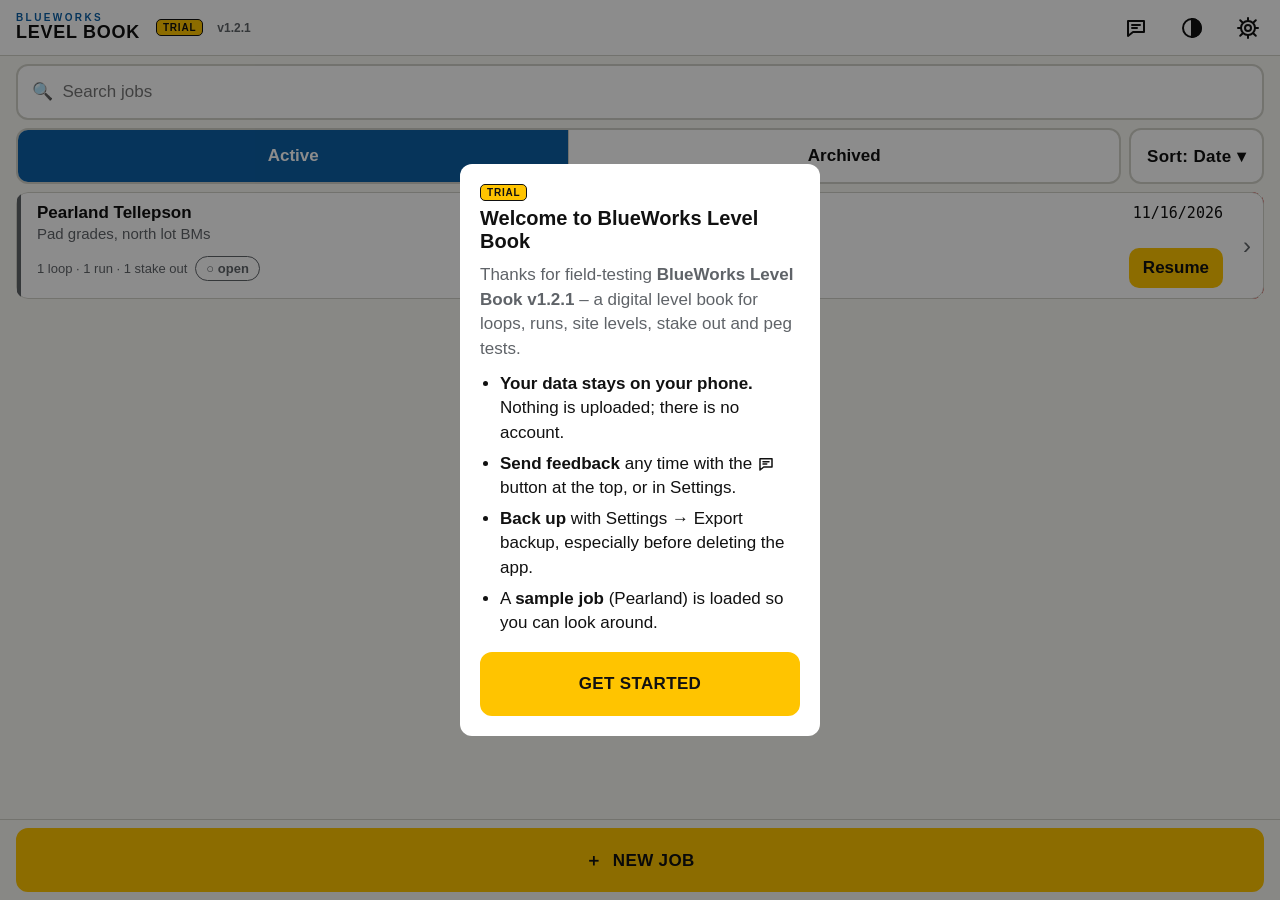
==== commit 9dd33cdf: "v1.2.1: manifest name BlueWorks Level Book (short_name Level Book), header style, sw cache levelbook" ====
--- a/LevelBook.html
+++ b/LevelBook.html
@@ -20,7 +20,7 @@
     document.querySelector('meta[name="theme-color"]').content = '#121417'; } } catch (e) {}
 </script>
 <style>
-/* Level Book design system — Sunlight (default) and Dusk */
+/* BlueWorks Level Book design system — Sunlight (default) and Dusk */
 :root{
   --bg:#F7F7F2; --card:#FFFFFF; --text:#111111; --muted:#5F6368; --line:#D0D0C8; --alt:#EFEFEA; --field:#FFFFFF;
   --yellow:#FFC400; --on-yellow:#111111; --blue:#0B5FA5; --pass:#1E8E3E; --warn:#E37400; --err:#C5221F;
@@ -293,6 +293,8 @@
 .topbar .wordmark{flex:none;white-space:nowrap;font-size:18px;letter-spacing:.04em}
 @media (max-width:420px){.topbar .vertag{display:none}}
 @media (max-width:360px){.topbar .wordmark{font-size:16px;letter-spacing:.02em}}
+.topbar .wordmark{display:flex;flex-direction:column;line-height:1.02}
+.topbar .wordmark small{font-size:10px;letter-spacing:.24em;color:var(--blue);font-weight:800}
 
 </style>
 </head>
@@ -714,7 +716,7 @@
 <script>
 window.LB_NO_SW = true; window.LB_SINGLE_FILE = true;
 const __m_calc = (() => { 'use strict';
-// Level Book — pure calculation module (no DOM). US survey decimal feet only.
+// BlueWorks Level Book — pure calculation module (no DOM). US survey decimal feet only.
 const FT_PER_MILE = 5280;
 
 // Closure standards. FGCS vertical-control standards are written as k·√K (mm, K in km).
@@ -1185,7 +1187,7 @@
 const __m_report = (() => { 'use strict';
 // Report builders: model -> plain text, CSV, PDF (jsPDF, vendored), HTML preview pages.
 const C = __m_calc;
-const APP_VERSION = '1.2.0';
+const APP_VERSION = '1.2.1';
 
 const TYPE = { loop: 'Level Loop', run: 'Level Run', site: 'Site Levels', stake: 'Stake Out' };
 const usDate = (iso) => { if (!iso) return ''; const [y, m, d] = iso.split('-'); return `${m}/${d}/${y}`; };
@@ -1238,8 +1240,8 @@
   ];
 }
 
-const reportTitle = (job, s) => `Level Book – ${job.name}${s ? ' – ' + s.name : ''} – ${usDate(job.date)}`;
-const fileBase = (job, s) => ['LevelBook', job.name, s ? s.name : 'Job', (job.date || '').replace(/-/g, '')].join('_').replace(/[^\w.-]+/g, '-').replace(/-+/g, '-');
+const reportTitle = (job, s) => `BlueWorks Level Book – ${job.name}${s ? ' – ' + s.name : ''} – ${usDate(job.date)}`;
+const fileBase = (job, s) => ['BlueWorks-LevelBook', job.name, s ? s.name : 'Job', (job.date || '').replace(/-/g, '')].join('_').replace(/[^\w.-]+/g, '-').replace(/-+/g, '-');
 
 function tableRows(m, inc) {
   const { comp, s, three } = m; const out = [];
@@ -1302,7 +1304,7 @@
   surveys.forEach((s, i) => {
     const m = surveyModel(job, s);
     if (i) out.push('');
-    out.push(`LEVEL BOOK – ${job.name}`);
+    out.push(`BLUEWORKS LEVEL BOOK – ${job.name}`);
     out.push(`${usDate(job.date)} · ${job.description || ''}`.trim());
     out.push(`${s.name} · ${TYPE[s.type]} · ${m.three ? '3-wire' : 'single wire'}`);
     if (!m.closed) out.push('*** IN PROGRESS – NOT CLOSED ***');
@@ -1330,14 +1332,14 @@
       m.comp.pointElev.slice(1).forEach((p) => out.push(`${pad(p.point + (p.side ? '*' : ''), 10)}${pad(p.elev.toFixed(3), 9, true)}`));
     }
   });
-  out.push(`Generated ${stamp()} · Level Book v${APP_VERSION}`);
+  out.push(`Generated ${stamp()} · BlueWorks Level Book v${APP_VERSION}`);
   return out.join('\n');
 }
 
 const csvCell = (v) => { const s = String(v ?? ''); return /[",\n]/.test(s) ? `"${s.replace(/"/g, '""')}"` : s; };
 function csvReport(job, surveys) {
   const distLines = surveys.map((s) => [`Distances – ${s.name}`, s.useDist === false ? 'not used' : 'used']);
-  const lines = [['Job', job.name], ['Project date', usDate(job.date)], ['Description', job.description || ''], ['Client/job #', job.client || ''], ['Units', 'US survey decimal ft'], ['Generated', stamp()], ...distLines, []];
+  const lines = [['Report', `BlueWorks Level Book v${APP_VERSION}`], ['Job', job.name], ['Project date', usDate(job.date)], ['Description', job.description || ''], ['Client/job #', job.client || ''], ['Units', 'US survey decimal ft'], ['Generated', stamp()], ...distLines, []];
   lines.push(['Survey', 'Type', 'Method', 'Seq', 'Setup', 'Reading', 'Point', 'Value', 'Top', 'Mid', 'Bot', 'Dist ft', 'Peg corr', 'Corrected', 'HI', 'Elev', 'Adj Elev', 'Check', 'Notes', 'Status']);
   const pegRows = [];
   const stakeOut = [];
@@ -1368,7 +1370,7 @@
     if (si) doc.addPage();
     const m = surveyModel(job, s);
     let y = M;
-    doc.setFont('helvetica', 'bold'); doc.setFontSize(15); doc.text(winAnsi(`LEVEL BOOK – ${job.name}`), M, y); y += 8;
+    doc.setFont('helvetica', 'bold'); doc.setFontSize(15); doc.text(winAnsi(`BLUEWORKS LEVEL BOOK – ${job.name}`), M, y); y += 8;
     doc.setDrawColor(255, 196, 0); doc.setLineWidth(3); doc.line(M, y, W - M, y); y += 14;
     if (!m.closed) { doc.setTextColor(197, 34, 31); doc.setFontSize(11); doc.text('IN PROGRESS – NOT CLOSED', M, y); doc.setTextColor(0); y += 14; }
     doc.setFontSize(9);
@@ -1420,7 +1422,7 @@
   const n = doc.getNumberOfPages(); const H = doc.internal.pageSize.getHeight(); const st = winAnsi(stamp());
   for (let i = 1; i <= n; i++) {
     doc.setPage(i); doc.setFont('helvetica', 'normal'); doc.setFontSize(7.5); doc.setTextColor(90);
-    doc.text(winAnsi(`Generated ${st} - Level Book v${APP_VERSION} - US survey feet`), M, H - 24);
+    doc.text(winAnsi(`Generated ${st} - BlueWorks Level Book v${APP_VERSION} - US survey feet`), M, H - 24);
     doc.text(`Page ${i} of ${n}`, W - M, H - 24, { align: 'right' }); doc.setTextColor(0);
   }
   return doc;
@@ -1434,7 +1436,7 @@
   surveys.forEach((s, si) => {
     if (si && cur.length) { pages.push(cur.join('')); cur = []; lines = 0; }
     const m = surveyModel(job, s);
-    push(`<h3>LEVEL BOOK – ${e(job.name)}</h3><div style="height:2px;background:#FFC400;margin:2px 0 4px"></div>${m.closed ? '' : '<div class="inprog">IN PROGRESS – NOT CLOSED</div>'}`, 3);
+    push(`<h3>BLUEWORKS LEVEL BOOK – ${e(job.name)}</h3><div style="height:2px;background:#FFC400;margin:2px 0 4px"></div>${m.closed ? '' : '<div class="inprog">IN PROGRESS – NOT CLOSED</div>'}`, 3);
     push(`<table class="kvt">${headerLines(m).map(([k, v]) => `<tr><td style="text-align:left;font-family:Helvetica;font-weight:700;width:28%;background:none">${e(k)}</td><td style="text-align:left;background:none">${e(v)}</td></tr>`).join('')}</table>`, 11);
     if (m.stake) {
       const col = (t) => (t.startsWith('C') ? '#C5221F' : t.startsWith('F') ? '#0B5FA5' : '#1E8E3E');
@@ -1464,7 +1466,7 @@
   });
   if (cur.length) pages.push(cur.join(''));
   const st = stamp();
-  return pages.map((p, i) => `${p}<div style="margin-top:8px;color:#666;font-size:7.5px;display:flex;justify-content:space-between"><span>Generated ${e(st)} · Level Book v${APP_VERSION}</span><span>Page ${i + 1} of ${pages.length}</span></div>`);
+  return pages.map((p, i) => `${p}<div style="margin-top:8px;color:#666;font-size:7.5px;display:flex;justify-content:space-between"><span>Generated ${e(st)} · BlueWorks Level Book v${APP_VERSION}</span><span>Page ${i + 1} of ${pages.length}</span></div>`);
 }
 
 return { APP_VERSION, usDate, stamp, surveyModel, distStatus, pegStatus, pegLines, reportTitle, fileBase, textReport, csvReport, pdfReport, previewPages };
@@ -1524,7 +1526,7 @@
   peg: '<svg viewBox="0 0 40 40" fill="none" stroke="currentColor" stroke-width="2.5" stroke-linecap="round" stroke-linejoin="round"><path d="M3 34h34"/><path d="M8 34V14M32 34V10"/><path d="M6 14h4M6 19h4M6 24h4M30 10h4M30 15h4M30 20h4"/><path d="M14 22l4-6 4 6M18 16v-3"/><path d="M13 13h21" stroke-dasharray="2 3"/></svg>',
   level: '<svg viewBox="0 0 96 96" width="96" height="96" fill="none" stroke="currentColor" stroke-width="3" stroke-linecap="round"><rect x="62" y="10" width="14" height="76" rx="2"/><path d="M62 22h7M62 34h7M62 46h7M62 58h7M62 70h7"/><path d="M16 40h30l-4 10H20z"/><path d="M31 50v12M22 86l9-24 9 24"/><path d="M46 44h12" stroke-dasharray="3 4"/></svg>',
 };
-const topbar = ({ back, title, right = '', wordmark }) => `<header class="topbar">${back ? `<button class="back" data-back="${esc(back.href)}">‹ ${esc(back.label)}</button>` : ''}${wordmark ? `<span class="wordmark">LEVEL BOOK</span><span class="trialtag" title="Field trial build">TRIAL</span><span class="vertag">v${R.APP_VERSION}</span><span class="spacer"></span>` : `<span class="title">${esc(title || '')}</span>`}${right}</header>`;
+const topbar = ({ back, title, right = '', wordmark }) => `<header class="topbar">${back ? `<button class="back" data-back="${esc(back.href)}">‹ ${esc(back.label)}</button>` : ''}${wordmark ? `<span class="wordmark" aria-label="BlueWorks Level Book"><small>BLUEWORKS</small>LEVEL BOOK</span><span class="trialtag" title="Field trial build">TRIAL</span><span class="vertag">v${R.APP_VERSION}</span><span class="spacer"></span>` : `<span class="title">${esc(title || '')}</span>`}${right}</header>`;
 const sysIcons = () => `<button class="iconbtn" data-act="feedback" aria-label="Send feedback">${I.chat}</button><button class="iconbtn" data-act="theme" aria-label="Toggle Sunlight/Dusk theme">${I.theme}</button><button class="iconbtn" data-act="settings" aria-label="Settings">${I.gear}</button>`;
 function bindCommon(root) {
   $$('[data-back]', root).forEach((b) => (b.onclick = () => go(b.dataset.back)));
@@ -1536,9 +1538,9 @@
 // ---------- field trial: welcome + feedback ----------
 const FEEDBACK_TO = 'ddlawler@hotmail.com';
 function welcomeCard() {
-  const o = overlay(`<div class="dialog welcome" role="dialog" aria-label="Welcome to the Level Book field trial">
-    <div class="wl-h"><span class="trialtag">TRIAL</span><h2>Welcome to Level Book</h2></div>
-    <p>Thanks for field-testing <b>Level Book v${R.APP_VERSION}</b> – a digital level book for loops, runs, site levels, stake out and peg tests.</p>
+  const o = overlay(`<div class="dialog welcome" role="dialog" aria-label="Welcome to the BlueWorks Level Book field trial">
+    <div class="wl-h"><span class="trialtag">TRIAL</span><h2>Welcome to BlueWorks Level Book</h2></div>
+    <p>Thanks for field-testing <b>BlueWorks Level Book v${R.APP_VERSION}</b> – a digital level book for loops, runs, site levels, stake out and peg tests.</p>
     <ul class="wl">
       <li><b>Your data stays on your phone.</b> Nothing is uploaded; there is no account.</li>
       <li><b>Send feedback</b> any time with the ${I.chat.replace('<svg', '<svg width="18" height="18" style="vertical-align:-4px"')} button at the top, or in Settings.</li>
@@ -1567,7 +1569,7 @@
 }
 function feedbackText(f, ctx) {
   const lines = [
-    `Level Book feedback v${R.APP_VERSION}`, `To: ${FEEDBACK_TO}`, '',
+    `BlueWorks Level Book feedback v${R.APP_VERSION}`, `To: ${FEEDBACK_TO}`, '',
     `Rating: ${f.rating ? '★'.repeat(f.rating) + '☆'.repeat(5 - f.rating) + ` (${f.rating}/5)` : 'not given'}`,
     `Category: ${f.cat}`, '', 'Notes:', f.notes.trim() || '(none)', '',
     '— device info —',
@@ -1582,7 +1584,7 @@
 }
 function feedbackMailto(f, ctx, note) {
   const body = feedbackText(f, ctx).split('\n').filter((l) => !l.startsWith('To: ')).join('\n') + (note ? '\n\n' + note : '');
-  return `mailto:${FEEDBACK_TO}?subject=${encodeURIComponent('Level Book feedback v' + R.APP_VERSION)}&body=${encodeURIComponent(body)}`;
+  return `mailto:${FEEDBACK_TO}?subject=${encodeURIComponent('BlueWorks Level Book feedback v' + R.APP_VERSION)}&body=${encodeURIComponent(body)}`;
 }
 function openFeedback() {
   const ctx = feedbackContext(); const f = { rating: 0, cat: 'bug', notes: '', attach: false };
@@ -1603,7 +1605,7 @@
   if ($('#fbAttach', s.el)) $('#fbAttach', s.el).onchange = (e) => (f.attach = e.target.checked);
   // Build everything synchronously inside the tap so iOS keeps the user gesture for navigator.share.
   $('#fbSend', s.el).onclick = () => {
-    const title = 'Level Book feedback v' + R.APP_VERSION; const text = feedbackText(f, ctx);
+    const title = 'BlueWorks Level Book feedback v' + R.APP_VERSION; const text = feedbackText(f, ctx);
     let file = null;
     if (f.attach && ctx.s) { try { file = new File([R.pdfReport(ctx.job, [ctx.s], includesFor(ctx.job)).output('blob')], R.fileBase(ctx.job, ctx.s) + '.pdf', { type: 'application/pdf' }); } catch (e) { console.warn(e); } }
     const mail = (note) => { const url = feedbackMailto(f, ctx, note); if (window.__lbMailHook) return window.__lbMailHook(url); location.href = url; };
@@ -2663,7 +2665,7 @@
     <button class="listbtn" id="fbOpen">${I.chat.replace('<svg', '<svg width="22" height="22"')} Send feedback</button>
     <button class="listbtn" id="wlOpen">ⓘ Show welcome card</button>
     <div class="section-label">About</div>
-    <div class="msg" style="font-weight:400;color:var(--muted);line-height:1.5">Level Book v${R.APP_VERSION} (field trial) · US survey decimal feet · works offline.<br>${isIOS && !isStandalone() ? 'Install: Safari → Share → Add to Home Screen.<br>' : ''}Data is stored only on this device. Safari can clear data for sites not added to the Home Screen after ~7 days unused – export backups regularly.<br>Storage: ${persisted ? 'persistent' : 'best-effort'} · ${isStandalone() ? 'installed app' : 'browser tab'}</div>`);
+    <div class="msg" style="font-weight:400;color:var(--muted);line-height:1.5">BlueWorks Level Book v${R.APP_VERSION} (field trial) · US survey decimal feet · works offline.<br>${isIOS && !isStandalone() ? 'Install: Safari → Share → Add to Home Screen.<br>' : ''}Data is stored only on this device. Safari can clear data for sites not added to the Home Screen after ~7 days unused – export backups regularly.<br>Storage: ${persisted ? 'persistent' : 'best-effort'} · ${isStandalone() ? 'installed app' : 'browser tab'}</div>`);
   $('#fbOpen', s.el).onclick = () => { s.close(); openFeedback(); };
   $('#wlOpen', s.el).onclick = () => { s.close(); welcomeCard(); };
   $('#prefDist', s.el).onclick = () => { db.prefs.useDist = !db.prefs.useDist; save(); setSwitch($('#prefDist', s.el), db.prefs.useDist); toast(`New surveys: distances ${db.prefs.useDist ? 'ON' : 'OFF'}`); };
@@ -2671,7 +2673,7 @@
   $$('#thm button', s.el).forEach((b) => (b.onclick = () => { db.prefs.theme = b.dataset.v; save(); applyTheme(); $$('#thm button', s.el).forEach((x) => x.setAttribute('aria-pressed', x === b)); }));
   $('#exp', s.el).onclick = () => {
     const blob = new Blob([JSON.stringify({ app: 'levelbook', version: R.APP_VERSION, exported: new Date().toISOString(), data: db }, null, 1)], { type: 'application/json' });
-    const name = `LevelBook-backup-${todayISO()}.json`; const file = new File([blob], name, { type: 'application/json' });
+    const name = `BlueWorks-LevelBook-backup-${todayISO()}.json`; const file = new File([blob], name, { type: 'application/json' });
     if (!N() && isIOS && navigator.canShare && navigator.canShare({ files: [file] })) navigator.share({ files: [file], title: name }).catch((e) => { if (e.name !== 'AbortError') downloadBlob(blob, name); });
     else downloadBlob(blob, name);
   };
